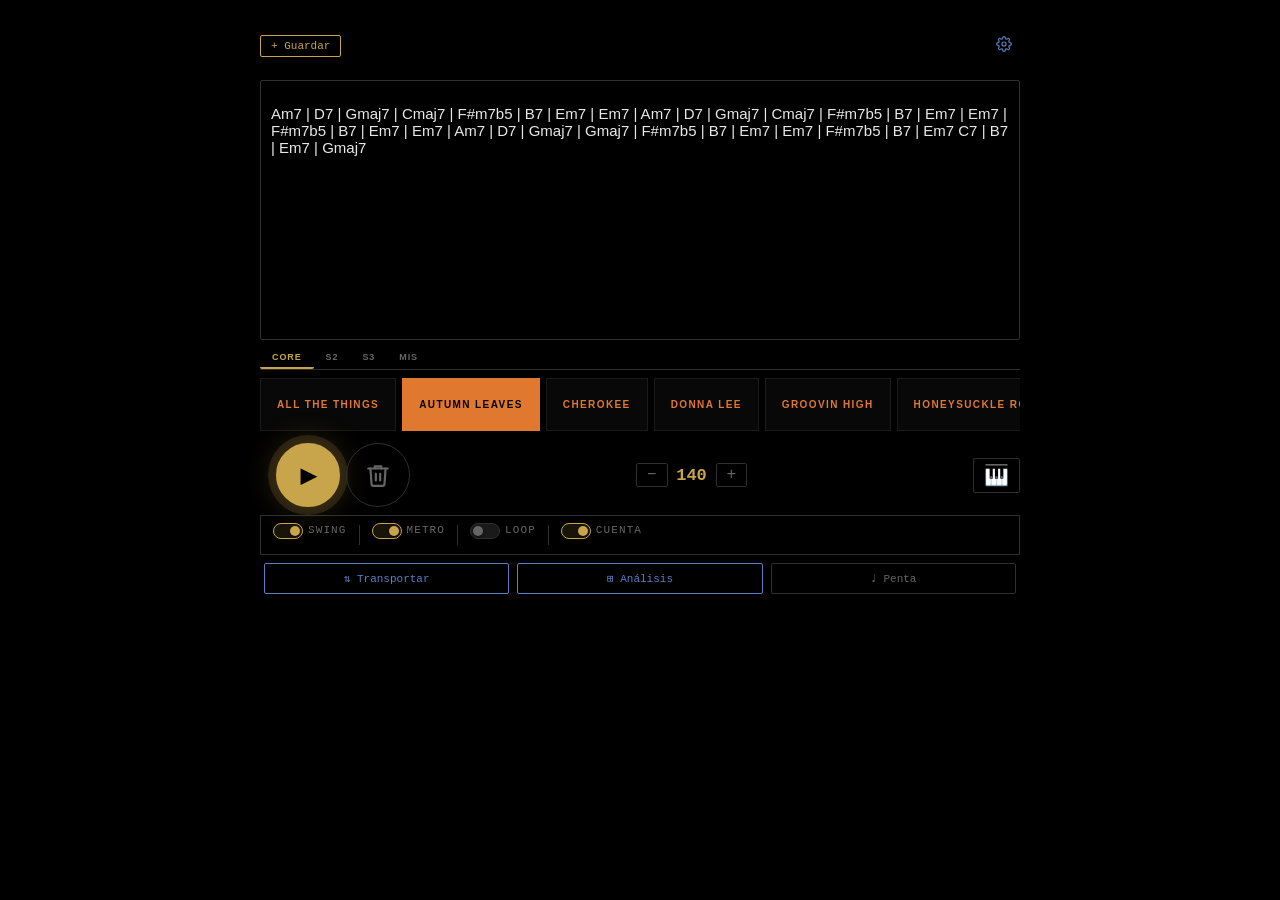
==== barry_harris.html @ a5cd8895 "Add files via upload" ====
<!DOCTYPE html>
<html lang="es">
<head>
<meta charset="UTF-8">
  <link rel="preconnect" href="https://fonts.googleapis.com">
  <link href="https://fonts.googleapis.com/css2?family=Inter:wght@300;400;500;600&display=swap" rel="stylesheet">
<meta name="viewport" content="width=device-width, initial-scale=1.0, maximum-scale=1.0, user-scalable=no">
<title>Barry Harris — Scale System</title>
<style>
  * { box-sizing: border-box; margin: 0; padding: 0; }

  :root {
    --bg: #000;
    --surface: #000;
    --border: #2e2e2e;
    --text: #e8e8e8;
    --dim: #666;
    --amber: #c8a44a;
    --green: #5a9e6f;
    --red: #c05a5a;
    --blue: #5a7ec0;
    --mono: 'Courier New', monospace;
  }

  body {
    background: var(--bg);
    color: var(--text);
    font-family: var(--mono);
    font-size: 14px;
    line-height: 1.6;
    min-height: 100vh;
    padding: 32px 20px;
  }

  .wrap { max-width: 760px; margin: 0 auto; position: relative; }

  header {
    padding-bottom: 8px;
    margin-bottom: 12px;
  }

  header h1 {
    font-size: 12px;
    font-weight: normal;
    color: var(--dim);
    letter-spacing: 0.12em;
    text-transform: uppercase;
  }

  .input-area { margin-bottom: 10px; }
body.is-playing .library-section { display: none !important; }
    margin-top: 24px;
    padding-top: 16px;
    border-top: 1px solid var(--border);
  }
  .library-header {
    display: flex;
    align-items: center;
    justify-content: space-between;
    margin-bottom: 10px;
  }
  .library-title {
    font-size: 10px;
    color: var(--dim);
    text-transform: uppercase;
    letter-spacing: 0.12em;
    font-family: var(--sans);
  }
  .library-save-row {
    display: flex;
    gap: 6px;
    margin-bottom: 10px;
  }
  .library-name-input {
    flex: 1;
    background: #050505;
    border: 1px solid var(--border);
    color: var(--text);
    font-family: var(--sans);
    font-size: 12px;
    padding: 6px 10px;
    border-radius: var(--radius-sm);
    outline: none;
  }
  .library-name-input:focus { border-color: var(--amber); }
  .library-list {
    display: flex;
    flex-direction: column;
    gap: 6px;
  }
  .library-item-wrap {
    position: relative;
    overflow: hidden;
    border-radius: var(--radius-sm);
    margin-bottom: 6px;
  }
  .library-item-del-bg {
    position: absolute;
    right: 0; top: 0; bottom: 0;
    width: 72px;
    background: var(--red);
    display: flex;
    align-items: center;
    justify-content: center;
    color: #fff;
    font-size: 12px;
    font-family: var(--sans);
    font-weight: 600;
    cursor: pointer;
  }
  .library-item {
    display: flex;
    align-items: center;
    background: #080808;
    border: 1px solid var(--border);
    border-radius: var(--radius-sm);
    padding: 12px 14px;
    cursor: pointer;
    position: relative;
    transform: translateX(0);
    transition: transform 0.2s ease;
    user-select: none;
  }
  .library-item.swiped { transform: translateX(-72px); }
  .library-item-name {
    flex: 1;
    font-size: 13px;
    font-family: var(--sans);
    color: var(--text);
    letter-spacing: 0.02em;
  }
  .library-load-row {
    display: flex;
    gap: 6px;
    align-items: center;
  }

  label {
    display: block;
    color: var(--dim);
    font-size: 11px;
    text-transform: uppercase;
    letter-spacing: 0.1em;
    margin-bottom: 8px;
  }

  textarea {
    width: 100%;
    background: var(--surface);
    border: 1px solid var(--border);
    color: var(--text);
    font-family: Arial, sans-serif;
    font-size: 15px;
    padding: 24px 10px 8px !important;
    resize: none;
    min-height: 260px;
    outline: none;
    border-radius: 2px;
  }

  textarea:focus { border-color: var(--amber); }

  /* ── ROLLER ── */
  .roller-wrap {
    position: relative;
    height: 36px;
    overflow: hidden;
  }
  .roller-track {
    display: flex;
    overflow-x: auto;
    scroll-snap-type: x mandatory;
    -webkit-overflow-scrolling: touch;
    scrollbar-width: none;
    gap: 0;
    height: 36px;
    align-items: center;
  }
  .roller-track::-webkit-scrollbar { display: none; }
  .roller-item {
    scroll-snap-align: center;
    flex-shrink: 0;
    width: 44px;
    height: 36px;
    display: flex;
    align-items: center;
    justify-content: center;
    font-size: 18px;
    font-family: Arial, sans-serif;
    color: #333;
    cursor: pointer;
    transition: color 0.15s;
  }
  .roller-item.selected { color: var(--amber); font-weight: 700; font-size: 22px; }
  .roller-center-line {
    position: absolute;
    left: 50%;
    top: 0;
    transform: translateX(-50%);
    width: 44px;
    height: 100%;
    border-left: 1px solid #222;
    border-right: 1px solid #222;
    pointer-events: none;
  }

  /* ── SETTINGS ── */
  .settings-overlay {
    display: none;
    position: absolute;
    inset: 0;
    background: rgba(5,5,5,0.96);
    border-top: 1px solid #1e1e1e;
    backdrop-filter: blur(20px);
    -webkit-backdrop-filter: blur(20px);
    z-index: 600;
    padding: 60px 24px 24px;
    flex-direction: column;
    gap: 0;
  }
  .settings-overlay.active { display: flex; }
  .settings-header {
    display: flex;
    align-items: center;
    justify-content: space-between;
    margin-bottom: 24px;
  }
  .settings-title {
    font-size: 11px;
    color: var(--amber);
    font-family: 'Futura Condensed', 'Futura', 'Century Gothic', sans-serif;
    font-weight: 700;
    letter-spacing: 0.12em;
    text-transform: uppercase;
  }
  .settings-close {
    font-size: 18px;
    color: var(--dim);
    background: none;
    border: none;
    cursor: pointer;
    padding: 4px 8px;
  }
  .settings-section {
    margin-bottom: 24px;
  }
  .settings-section-title {
    font-size: 9px;
    color: #333;
    text-transform: uppercase;
    letter-spacing: 0.12em;
    font-family: var(--sans);
    margin-bottom: 10px;
  }
  .settings-row {
    display: flex;
    align-items: center;
    justify-content: space-between;
    padding: 12px 0;
    border-bottom: 1px solid var(--border);
    font-size: 13px;
    font-family: var(--sans);
    color: var(--red);
  }
  .settings-row > span { color: #4a9; text-transform: uppercase; font-size: 11px; letter-spacing: 0.08em; }
  body { -webkit-user-select: none; user-select: none; -webkit-touch-callout: none; -webkit-tap-highlight-color: transparent; }
  textarea, input[type="text"] { -webkit-user-select: text; user-select: text; }
  button { -webkit-user-select: none; user-select: none; -webkit-touch-callout: none; }

  .hint { color: var(--dim); font-size: 11px; margin-top: 6px; }
  .hint span { color: var(--amber); }

  .btn-row { display: flex; gap: 8px; margin-top: 8px; flex-wrap: wrap; }

  button {
    background: none;
    border: 1px solid var(--border);
    color: var(--text);
    font-family: var(--mono);
    font-size: 13px;
    padding: 8px 18px;
    cursor: pointer;
    border-radius: 2px;
    transition: border-color 0.15s, color 0.15s;
  }

  button:hover { border-color: var(--amber); color: var(--amber); }
  button.primary:not(.btn-play-all) { border-color: var(--amber); color: var(--amber); }
  button.primary:not(.btn-play-all):hover { background: var(--amber); color: #111; }

  .examples {
    display: flex;
    flex-wrap: nowrap;
    gap: 6px;
    margin-top: 8px;
    overflow-x: auto;
    -webkit-overflow-scrolling: touch;
    padding-bottom: 4px;
  }
  .examples::-webkit-scrollbar { display: none; }

  .ex-btn {
    font-size: 10px;
    padding: 20px 16px;
    color: #e07830;
    border-color: #1a1a1a;
    background: #080808;
    white-space: nowrap;
    flex-shrink: 0;
    text-transform: uppercase;
    letter-spacing: 0.14em;
    font-family: Arial, sans-serif;
    font-weight: 600;
    border-radius: var(--radius-sm);
    transition: none;
  }
  .ex-btn:hover { border-color: #e07830; background: #0f0a05; }
  .ex-btn.active { color: #000 !important; background: #e07830 !important; border-color: #e07830 !important; font-weight: bold; }
  .ex-btn { -webkit-tap-highlight-color: transparent; }

  .ex-tabs { display:flex; gap:0; border-bottom:1px solid var(--border); margin-bottom:0; }
  .ex-tab { font-size:9px; font-family:Arial,sans-serif; font-weight:600; letter-spacing:0.1em; text-transform:uppercase; padding:5px 12px; color:var(--dim); background:none; border:none; border-bottom:2px solid transparent; cursor:pointer; -webkit-tap-highlight-color:transparent; }
  .ex-tab.active { color:var(--amber); border-bottom-color:var(--amber); }
  .ex-panel { display:none; flex-wrap:nowrap; gap:6px; overflow-x:auto; -webkit-overflow-scrolling:touch; padding-bottom:4px; scrollbar-width:none; margin-top:8px; }
  .ex-panel::-webkit-scrollbar { display:none; }
  .ex-panel.active { display:flex; }
  .lib-ex-btn { font-size:10px; padding:20px 16px; color:var(--blue); border-color:#1a1a2a; background:#080810; white-space:nowrap; flex-shrink:0; text-transform:uppercase; letter-spacing:0.14em; font-family:Arial,sans-serif; font-weight:600; border-radius:var(--radius-sm); -webkit-tap-highlight-color:transparent; }
  .lib-ex-btn.active { color:#000 !important; background:var(--blue) !important; border-color:var(--blue) !important; }

  #output { margin-top: 32px; }

  
  .bar-row {
    display: grid;
    grid-template-columns: 28px 1fr auto;
    align-items: start;
    gap: 0 12px;
    padding: 10px 0;
    border-bottom: none;
  }
  /* Resaltado minimalista — solo diferencia de tono */
  body.is-playing:not(.bar-highlight-off) .bar-row.active-bar-row,
  body.is-playing:not(.bar-highlight-off) .bar-row[data-type].active-bar-row {
    background: #161616 !important;
  }

  /* Modo reproducción: 4 compases llenan la pantalla sin scroll */
  body.is-playing #output {
    overflow: hidden;
    background: #000;
    padding: 8px 0;
  }
  body.is-playing .bar-row {
    padding: 10px 8px;
    background: #000;
    border-radius: 0;
    border: none;
    border-bottom: 1px solid #111;
    margin-bottom: 0;
    box-shadow: none;
    display: grid;
    grid-template-columns: 28px 1fr auto;
    align-items: start;
    gap: 0 12px;
  }

  body.is-playing #output {
    display: flex;
    flex-direction: column;
    gap: 0;
    padding: 0;
    background: #000;
    border-radius: 10px;
    overflow: hidden;
  }
  /* Tile colors por tipo — solo texto, sin fondo ni borde */
  body.is-playing .bar-row[data-type="major"] { background: #000; border: none; }
  body.is-playing .bar-row[data-type="minor"] { background: #000; border: none; }
  body.is-playing .bar-row[data-type="dominant"] { background: #000; border: none; }
  body.is-playing .bar-row[data-type="halfDim"] { background: #000; border: none; }
  body.is-playing .bar-row[data-type="dim"] { background: #000; border: none; }
  body.is-playing .bar-chord-name {
    font-size: 28px;
    letter-spacing: 0.01em;
    font-family: Arial, sans-serif;
  }
  body.is-playing .bar-meta {
    font-size: 11px;
    opacity: 0.6;
    margin-top: 2px;
  }
  body.is-playing .note {
    font-size: 13px;
    padding: 4px 8px;
  }
  body.is-playing .bar-num { visibility: hidden; }
  body.is-playing .bar-num.active-bar {
    visibility: visible;
    color: var(--amber);
  }

  body.is-playing .bar-chord-name {
    font-size: 22px;
    letter-spacing: 0.02em;
  }
  body.is-playing .bar-meta {
    font-size: 12px;
  }
  body.is-playing .note-btn {
    font-size: 15px;
    padding: 6px 10px;
    min-width: 34px;
  }

  .bar-num {
    color: var(--dim);
    font-size: 11px;
    padding-top: 2px;
    text-align: right;
  }

  .bar-main {}

  @keyframes chordFadeIn {
    from { opacity: 0.2; }
    to   { opacity: 1; }
  }
  .bar-chord-name {
    font-size: 15px;
    color: var(--amber);
    font-weight: bold;
    line-height: 1.3;
  }
  .bar-chord-name.flash {
    animation: chordFadeIn 0.4s ease forwards;
  }

  .bar-meta {
    font-size: 11px;
    color: var(--dim);
    margin-top: 1px;
    display: flex;
    gap: 8px;
    align-items: center;
  }

  .meta-scale { color: var(--green); letter-spacing: 0.04em; }
  .meta-dir-up { color: var(--green); }
  .meta-dir-down { color: var(--red); }
  .meta-dir-split { color: var(--blue); }

  .bar-notes {
    display: flex;
    flex-wrap: wrap;
    align-items: center;
    gap: 0;
    margin-top: 6px;
  }

  .note { display: inline-block; padding: 3px 7px; font-size: 13px; color: var(--text); border: 1px solid #2a2a2a; background: #161616; margin: 1px; border-radius: 2px; transition: transform 0.08s ease, border-color 0.08s; transform: scale(1); }
  .note.active { transform: scale(1.1) !important; border-color: var(--amber) !important; color: var(--amber) !important; background: #161616 !important; }
  .note.chromatic { }
  .note.root { }

  .arrow { color: var(--dim); font-size: 11px; margin: 0 2px; align-self: center; }

  
  .btn-play-bar {
    padding: 4px 8px;
    font-size: 11px;
    color: var(--dim);
    border-color: #2e2e2e;
    margin-top: 2px;
  }
  .btn-play-bar:hover { color: var(--amber); border-color: var(--amber); }
  .btn-play-bar.playing { color: var(--amber); border-color: var(--amber); }

  
  .audio-bar {
    display: none;
    align-items: center;
    gap: 14px;
    flex-wrap: wrap;
    margin-top: 20px;
    padding: 10px 14px;
    border: 1px solid var(--border);
    border-radius: 2px;
  }
  .audio-bar.visible { display: flex; }

  .audio-label { color: var(--dim); font-size: 11px; text-transform: uppercase; letter-spacing: 0.08em; }

  .bpm-display { color: var(--amber); font-size: 16px; font-weight: bold; min-width: 36px; text-align: center; }

  input[type=range] {
    -webkit-appearance: none;
    appearance: none;
    width: 100px;
    height: 2px;
    background: var(--border);
    outline: none;
    border-radius: 2px;
  }
  input[type=range]::-webkit-slider-thumb {
    -webkit-appearance: none;
    width: 12px; height: 12px;
    border-radius: 50%;
    background: var(--amber);
    cursor: pointer;
  }

  .swing-toggle {
    display: flex;
    align-items: center;
    gap: 5px;
    cursor: pointer;
    font-size: 11px;
    color: var(--dim);
    user-select: none;
  }
  .swing-toggle input { display: none; }
  .swing-pip {
    width: 30px; height: 16px;
    background: #1a1a1a;
    border: 1px solid var(--border);
    border-radius: 8px;
    position: relative;
    transition: all var(--transition);
  }
  .swing-pip::after {
    content: '';
    position: absolute;
    top: 2px; left: 2px;
    width: 10px; height: 10px;
    border-radius: 50%;
    background: var(--dim);
    transition: left var(--transition), background var(--transition);
    box-shadow: 0 1px 3px rgba(0,0,0,0.4);
  }
  .swing-toggle input:checked + .swing-pip { border-color: var(--amber); background: rgba(200,164,74,0.12); }
  .swing-toggle input:checked + .swing-pip::after { left: 16px; background: var(--amber); }

  .btn-play-all {
    border-color: var(--amber);
    color: #000;
    background: var(--amber);
    width: 64px;
    height: 64px;
    font-size: 28px;
    font-weight: 600;
    border-radius: 50%;
    border-width: 2px;
    padding-right: 0;
    padding-left: 0;
    justify-content: center;
    text-indent: 2px;
    display: flex;
    align-items: center;
    justify-content: center;
    box-shadow: 0 0 0 8px rgba(200,164,74,0.15), 0 0 32px rgba(200,164,74,0.3);
  }
  .btn-play-all:hover { background: var(--amber); color: #000; box-shadow: 0 0 0 12px rgba(200,164,74,0.2), 0 0 40px rgba(200,164,74,0.4); }
  .btn-play-all:disabled { cursor: not-allowed; background: none; color: var(--amber); border-color: var(--amber); box-shadow: none; opacity: 0.5; }
  .btn-play-all:disabled:hover { background: none; color: var(--amber); box-shadow: none; }
  .btn-play-all.playing { background: #2a1800; }

  .error { color: var(--red); font-size: 13px; padding: 10px 0; }
  .empty { color: var(--dim); font-size: 13px; padding: 20px 0; text-align: center; }

  .transpose-area {
    margin-bottom: 24px;
    padding: 14px 16px;
    border: 1px solid var(--border);
    border-radius: 2px;
    display: none;
  }

  .transpose-area.visible { display: block; }

  .transpose-label {
    color: var(--dim);
    font-size: 11px;
    text-transform: uppercase;
    letter-spacing: 0.1em;
    margin-bottom: 12px;
  }

  .transpose-controls {
    display: flex;
    align-items: center;
    gap: 8px;
    flex-wrap: nowrap;
    overflow-x: auto;
  }

  .semitone-display {
    font-size: 20px;
    color: var(--amber);
    min-width: 48px;
    text-align: center;
    font-weight: bold;
  }

  .semitone-label {
    color: var(--dim);
    font-size: 11px;
  }

  .transpose-preview {
    display: none;
  }

  .transpose-preview .prog {
    color: var(--text);
  }

  .btn-step {
    padding: 6px 14px;
    font-size: 16px;
  }

  
  .top-controls {
    display: none;
    position: sticky;
    top: 0;
    z-index: 100;
    background: #0e0e0e;
    border-bottom: 1px solid var(--border);
    padding: 8px 0;
    margin-bottom: 20px;
    align-items: center;
    gap: 14px;
    flex-wrap: wrap;
  }
  .top-controls.visible { display: flex; }

  .top-ctl-group {
    display: flex;
    align-items: center;
    gap: 8px;
  }

  .top-divider {
    width: 1px;
    height: 20px;
    background: var(--border);
    flex-shrink: 0;
  }

  
  .view-toggle {
    display: flex;
    border: 1px solid var(--border);
    border-radius: 2px;
    overflow: hidden;
  }
  .view-btn {
    padding: 4px 12px;
    font-size: 11px;
    border: none;
    border-radius: 0;
    color: var(--dim);
    background: none;
    cursor: pointer;
    letter-spacing: 0.06em;
    text-transform: uppercase;
    transition: background 0.15s, color 0.15s;
  }
  .view-btn:hover { color: var(--text); border-color: transparent; }
  .view-btn.active { background: var(--amber); color: #111; }
  .view-btn + .view-btn { border-left: 1px solid var(--border); }

  
  .bar-num {
    font-size: 15px;
    font-weight: bold;
    line-height: 1;
    min-width: 36px;
    text-align: center;
    padding-top: 3px;
  }

  .bar-num span {
    display: inline-block;
    background: none;
    color: var(--dim);
    border: none;
    padding: 3px 4px;
    font-size: 12px;
    min-width: 28px;
    text-align: center;
  }

  .audio-controls-row {
    display: flex;
    align-items: center;
    gap: 12px;
    flex-wrap: nowrap;
    overflow-x: auto;
    scrollbar-width: none;
    margin-top: 8px;
    padding: 6px 12px;
    background: var(--card);
    border: 1px solid var(--border);
    border-radius: var(--radius);
    white-space: nowrap;
  }
  .audio-controls-row::-webkit-scrollbar { display: none; }
  .audio-controls-row .swing-toggle { flex-shrink: 0; }
  .context-row {
    display: flex;
    align-items: center;
    gap: 8px;
    margin-top: 8px;
    flex-wrap: nowrap;
    padding: 10px 14px;
    background: var(--card);
    border: 1px solid var(--border);
    border-radius: var(--radius-sm);
  }
  .context-label { color: var(--dim); font-size: 11px; text-transform: uppercase; letter-spacing: 0.08em; }
  .context-auto {
    display: flex;
    align-items: center;
    gap: 6px;
    font-size: 11px;
    color: var(--dim);
    cursor: pointer;
    user-select: none;
  }
  .context-auto input { display: none; }
  .context-pip {
    width: 24px; height: 12px;
    border: 1px solid var(--border);
    border-radius: 6px;
    position: relative;
    transition: border-color 0.15s;
  }
  .context-pip::after {
    content: '';
    position: absolute;
    top: 1px; left: 1px;
    width: 8px; height: 8px;
    border-radius: 50%;
    background: var(--dim);
    transition: left 0.15s, background 0.15s;
  }
  .context-auto input:checked + .context-pip { border-color: var(--amber); }
  .context-auto input:checked + .context-pip::after { left: 13px; background: var(--amber); }

  select.ctx-select {
    background: var(--surface);
    border: 1px solid var(--border);
    color: var(--text);
    font-family: var(--mono);
    font-size: 12px;
    padding: 4px 8px;
    border-radius: 2px;
    outline: none;
    cursor: pointer;
  }
  select.ctx-select:disabled { opacity: 0.35; cursor: default; }

  .ctx-detected {
    font-size: 11px;
    color: var(--amber);
    font-style: italic;
  }
  .ctx-detected.badge {
    font-style: normal;
    background: transparent;
    color: var(--red);
    border: 1px solid var(--red);
    border-radius: 2px;
    padding: 2px 7px;
    font-size: 10px;
    text-transform: uppercase;
    letter-spacing: 0.08em;
  }

  

  
  /* Vista mínima: solo acorde (default) */
  .bar-notes { display: none; }
  .bar-full-info { display: none; }
  /* Vista compacta: acorde + notas */
  .compact-view .bar-notes { display: block; }
  .compact-view .bar-full-info { display: none; }
  /* Vista expandida: acorde + notas + análisis */
  .full-view .bar-notes { display: block; }

  .bar-full-info {
    display: none;
    font-size: 11px;
    color: var(--dim);
    margin-top: 4px;
    padding-top: 4px;
    border-top: 1px solid #222;
    line-height: 1.7;
  }
  .full-view .bar-full-info { display: block; }
  .full-view .bar-row { padding: 14px 0; }

  @media (max-width: 480px) {
    body { font-size: 13px; padding: 20px 14px; }
    .bar-chord-name { font-size: 14px; }
    .bar-num { font-size: 18px; }
  }


body.is-playing .tools-row,
body.is-playing .view-toggle,
body.is-playing .hint,
body.is-playing .examples,
body.is-playing .ex-tabs,
body.is-playing .ex-panel,
body.is-playing .library-save-row,
body.is-playing .context-row,
body.is-playing #transpose-area,
body.is-playing .textarea-row,
body.is-playing header,
body.is-playing label,
body.is-playing .tonal-center-box,
body.is-playing .audio-controls-row,
body.is-playing .btn-row {
  display: none !important;
}
body.is-playing #playing-title {
  display: block !important;
}

body.is-playing .top-controls {
  padding: 4px 14px;
}
body.is-playing #output {
  margin-top: 0;
}

#playing-title {
  display: none;
  font-size: 11px;
  color: var(--amber);
  padding: 8px 0 4px;
  font-family: var(--sans);
  letter-spacing: 0.2em;
  font-weight: 600;
  opacity: 0.8;
}


.tonal-center-box {
  display: flex;
  align-items: center;
  flex-wrap: wrap;
  gap: 8px;
  padding: 8px 14px;
  background: #1a1a00;
  border: 1px solid #4a4400;
  border-radius: 2px;
  margin-bottom: 10px;
  font-size: 12px;
}
.tc-label { color: var(--dim); font-size: 10px; letter-spacing: 0.06em; text-transform: uppercase; }
.tc-key { color: var(--amber); font-weight: 600; font-size: 14px; }
.tc-scale { color: #888; font-size: 11px; }
.tc-pct { color: var(--dim); font-size: 10px; margin-left: auto; }
.diatonic-tag { font-size: 9px; color: #4a4; border: 1px solid #4a4; padding: 1px 4px; border-radius: 2px; margin-left: 4px; }
.non-diatonic-tag { font-size: 9px; color: #a44; border: 1px solid #a44; padding: 1px 4px; border-radius: 2px; margin-left: 4px; }

.float-controls {
  display: none;
  position: fixed;
  bottom: 28px;
  left: 50%;
  transform: translateX(-50%);
  z-index: 1000;
  background: none;
  border: none;
  padding: 0;
  gap: 32px;
  align-items: center;
  white-space: nowrap;
}
body.is-playing .float-controls {
  display: flex;
}
.float-btn {
  background: none;
  border: none;
  color: #c8a44a;
  font-size: 28px;
  cursor: pointer;
  padding: 8px;
  border-radius: 50%;
  transition: all 0.18s ease;
  line-height: 1;
  position: relative;
  opacity: 0.7;
}
.float-btn:hover { opacity: 1; }
.float-btn#btn-play-pause {
  width: 64px;
  height: 64px;
  font-size: 28px;
  background: var(--amber);
  color: #000;
  display: flex;
  align-items: center;
  justify-content: center;
  border-radius: 50%;
  opacity: 1;
  box-shadow: 0 0 0 8px rgba(200,164,74,0.15), 0 0 32px rgba(200,164,74,0.3);
  padding: 0;
}
.float-btn#btn-play-pause:hover {
  box-shadow: 0 0 0 12px rgba(200,164,74,0.2), 0 0 40px rgba(200,164,74,0.4);
}
.float-btn[data-dot="1"]::after {
  content: '';
}
.float-btn.active { opacity: 1; color: #fff; }
body.is-playing .btn-play-bar {
  display: none !important;
}


.progress-bar-wrap {
  display: none;
  width: 100%;
  padding: 8px 0;
  cursor: pointer;
  touch-action: none;
}
body.is-playing .progress-bar-wrap {
  display: block;
}
.progress-bar-track {
  width: 100%;
  height: 3px;
  background: #222;
  border-radius: 2px;
  position: relative;
  overflow: visible;
}
.progress-bar-fill {
  height: 3px;
  background: var(--amber);
  width: 0%;
  transition: width 0.1s linear;
  border-radius: 2px;
  position: relative;
}
.progress-bar-fill::after {
  content: '';
  position: absolute;
  right: -6px;
  top: 50%;
  transform: translateY(-50%);
  width: 12px;
  height: 12px;
  border-radius: 50%;
  background: var(--amber);
  box-shadow: 0 0 0 3px rgba(200,164,74,0.2);
}
/* Loop A-B markers */
.loop-marker {
  position: absolute;
  top: -6px;
  width: 2px;
  height: 15px;
  transform: translateX(-50%);
  cursor: pointer;
}
.loop-marker-a { background: #4aaa4a; }
.loop-marker-b { background: #4a7acc; }
.loop-marker::before {
  content: attr(data-label);
  position: absolute;
  top: -14px;
  left: 50%;
  transform: translateX(-50%);
  font-size: 9px;
  font-weight: 700;
  letter-spacing: 0.05em;
  font-family: var(--sans);
}
.loop-marker-a::before { color: #4aaa4a; }
.loop-marker-b::before { color: #4a7acc; }
.loop-range {
  position: absolute;
  top: 0;
  height: 3px;
  background: rgba(74, 170, 74, 0.25);
  pointer-events: none;
}


  
</style>
  <link rel="stylesheet" href="chordPicker.css">
</head>
<body>
<div class="wrap">

  <!-- Sticky top controls: view toggle only — hidden until first analysis -->
  <div id="playing-title"></div>
  <div class="progress-bar-wrap" id="progress-bar-wrap-top"
    onclick="scrubClick(event)">
    <div class="progress-bar-track" id="progress-bar-track">
      <div class="progress-bar-fill" id="progress-bar-fill"></div>
      <div class="loop-range" id="loop-range" style="display:none;"></div>
      <div class="loop-marker loop-marker-a" id="loop-marker-a" data-label="A" style="display:none;"></div>
      <div class="loop-marker loop-marker-b" id="loop-marker-b" data-label="B" style="display:none;"></div>
    </div>
  </div>
  <div class="top-controls" id="top-controls">
  </div>

  <header style="display:flex;justify-content:space-between;align-items:center;padding:0 0 8px;">
    <button onclick="libraryPromptSave()" style="font-size:11px;padding:4px 10px;color:var(--amber);border-color:var(--amber);background:none;">+ Guardar</button>
    <button onclick="settingsOpen()" style="padding:4px 8px;background:none;border:none;color:var(--dim);cursor:pointer;"><svg width="16" height="16" viewBox="0 0 24 24" fill="none" stroke="var(--blue)" stroke-width="1.8" stroke-linecap="round" stroke-linejoin="round"><circle cx="12" cy="12" r="3"/><path d="M19.4 15a1.65 1.65 0 0 0 .33 1.82l.06.06a2 2 0 0 1-2.83 2.83l-.06-.06a1.65 1.65 0 0 0-1.82-.33 1.65 1.65 0 0 0-1 1.51V21a2 2 0 0 1-4 0v-.09A1.65 1.65 0 0 0 9 19.4a1.65 1.65 0 0 0-1.82.33l-.06.06a2 2 0 0 1-2.83-2.83l.06-.06A1.65 1.65 0 0 0 4.68 15a1.65 1.65 0 0 0-1.51-1H3a2 2 0 0 1 0-4h.09A1.65 1.65 0 0 0 4.6 9a1.65 1.65 0 0 0-.33-1.82l-.06-.06a2 2 0 0 1 2.83-2.83l.06.06A1.65 1.65 0 0 0 9 4.68a1.65 1.65 0 0 0 1-1.51V3a2 2 0 0 1 4 0v.09a1.65 1.65 0 0 0 1 1.51 1.65 1.65 0 0 0 1.82-.33l.06-.06a2 2 0 0 1 2.83 2.83l-.06.06A1.65 1.65 0 0 0 19.4 9a1.65 1.65 0 0 0 1.51 1H21a2 2 0 0 1 0 4h-.09a1.65 1.65 0 0 0-1.51 1z"/></svg></button>
  </header>




    <div class="textarea-row" style="position:relative;"><span id="transpose-badge" style="display:none;position:absolute;top:6px;right:8px;background:var(--blue);color:#000;font-size:9px;font-weight:700;font-family:Arial,sans-serif;padding:2px 7px;border-radius:10px;letter-spacing:0.05em;z-index:10;pointer-events:none;"></span><textarea id="input" placeholder="Am7 | D7 | Gmaj7 | Cmaj7" spellcheck="false" autocomplete="off" autocorrect="off" autocapitalize="off"></textarea>


    <div class="ex-tabs">
      <button class="ex-tab" id="ex-tab-core" onclick="exTabSwitch('core')">Core</button>
      <button class="ex-tab" id="ex-tab-std" onclick="exTabSwitch('std')">S2</button>
      <button class="ex-tab" id="ex-tab-std3" onclick="exTabSwitch('std3')">S3</button>
      <button class="ex-tab" id="ex-tab-lib" onclick="exTabSwitch('lib')">Mis</button>
    </div>
    <div class="ex-panel" id="ex-panel-core">
      <button class="ex-btn" onclick="loadEx('Fm7 | Bbm7 | Eb7 | Abmaj7 | Dbmaj7 | Dm7 G7 | Cmaj7 | Cmaj7 | Cm7 | Fm7 | Bb7 | Ebmaj7 | Abmaj7 | Am7b5 D7 | Gmaj7 | Gm7 C7 | Fmaj7 | Fm7 Bb7 | Ebmaj7 | Abmaj7 | Am7b5 D7 | Gmaj7 | Gm7b5 C7 | Fm7 Bb7 | Ebmaj7', this.textContent, this)">All the Things</button>
      <button class="ex-btn" onclick="loadEx('Am7 | D7 | Gmaj7 | Cmaj7 | F#m7b5 | B7 | Em7 | Em7 | Am7 | D7 | Gmaj7 | Cmaj7 | F#m7b5 | B7 | Em7 | Em7 | F#m7b5 | B7 | Em7 | Em7 | Am7 | D7 | Gmaj7 | Gmaj7 | F#m7b5 | B7 | Em7 | Em7 | F#m7b5 | B7 | Em7 C7 | B7 | Em7 | Gmaj7', this.textContent, this)">Autumn Leaves</button>
      <button class="ex-btn" onclick="loadEx('Bbmaj7 | Bbmaj7 | Fm7 Bb7 | Ebmaj7 | Ebmaj7 | Em7 A7 | Dmaj7 | Dmaj7 | Ebm7 Ab7 | Dbmaj7 | Dbmaj7 | Dm7 G7 | Cmaj7 | Cm7 F7 | Bbmaj7 | Bbmaj7', this.textContent, this)">Cherokee</button>
      <button class="ex-btn" onclick="loadEx('Abmaj7 | Fm7 | Bbm7 Eb7 | Abmaj7 | Abmaj7 | Fm7 | Bbm7 Eb7 | Abmaj7 | Fm7 | Bbm7 Eb7 | Abmaj7 Db7 | Cm7 F7 | Bbm7 | Eb7 | Abmaj7 Fm7 | Bbm7 Eb7', this.textContent, this)">Donna Lee</button>
      <button class="ex-btn" onclick="loadEx('Ebmaj7 | Ebmaj7 | Fm7 Bb7 | Ebmaj7 | Ebmaj7 | Fm7 Bb7 | Ebmaj7 | Ebmaj7 | Gm7b5 C7 | Fm7 | Bb7 | Ebmaj7', this.textContent, this)">Groovin High</button>
      <button class="ex-btn" onclick="loadEx('Fmaj7 | Fmaj7 | Gm7 C7 | Gm7 C7 | Fmaj7 | Fmaj7 | Gm7 C7 | Fmaj7 | Gm7 C7 | Gm7 C7 | Fmaj7 Am7b5 D7 | Gm7 C7 | Fmaj7', this.textContent, this)">Honeysuckle Rose</button>
      <button class="ex-btn" onclick="loadEx('Gmaj7 | Gmaj7 | Gm7 C7 | Fmaj7 | Fmaj7 | Fm7 Bb7 | Ebmaj7 | Am7 D7 | Gmaj7 | Gmaj7 | Gm7 C7 | Fmaj7 | Fm7 Bb7 | Ebmaj7 | Am7 D7 | Gmaj7', this.textContent, this)">How High the Moon</button>
      <button class="ex-btn" onclick="loadEx('Bb7 | Eb7 | Bb7 | Bb7 | Eb7 | Eb7 | Bb7 | G7 | Cm7 | F7 | Bb7 | Bb7', this.textContent, this)">Jazz Blues</button>
      <button class="ex-btn" onclick="loadEx('Dm6 | Dm6 | Em7b5 | A7 | F7 | F7 | Bm7b5 | Bb6 | Am7 | Fm7 | Gm7 | C7 | Dm | F#dim | Gm7 | C7 A7 | F6 | F6 | Fm7 | Bb7 | Eb6 | Edim | Fm7 | Bb7 | Eb6 | Eb6 | Dm7 | G7 | C6 | Am7 | F#m7b5 | Fm6 | Em7 | Ebdim | Dm7 G7 | C7 A7 | F6 | F6 | Em7b5 | A7', this.textContent, this)">Just One of Those Things</button>
      <button class="ex-btn" onclick="loadEx('Cmaj7 | G7 | Cmaj7 | G7 | Cmaj7 | E7 | Am7 | D7 | Dm7 G7 | Cmaj7 | Dm7 G7 | Cmaj7 | A7 | Dm7 | G7 | Cmaj7', this.textContent, this)">Lover</button>
      <button class="ex-btn" onclick="loadEx('Ebmaj7 | Ebmaj7 | Ebmaj7 | Ebmaj7 | Fm7 Bb7 | Fm7 Bb7 | Ebmaj7 | Ebmaj7 | Abm7 Db7 | Gbmaj7 | Gm7 C7 | Fmaj7 | Fm7 Bb7 | Ebmaj7', this.textContent, this)">Night and Day</button>
      <button class="ex-btn" onclick="loadEx('Gmaj7 | Gmaj7 | Bbm7 Eb7 | Gmaj7 | Gmaj7 | Bm7b5 E7 | Am7 | Am7 | Cm7 F7 | Gmaj7 | Gmaj7 | Bm7b5 E7 | Am7 D7 | Gmaj7', this.textContent, this)">Out of Nowhere</button>
      <button class="ex-btn" onclick="loadEx('Bb7 | Eb7 | Bb7 | Bb7 | Eb7 | Eb7 | Bb7 | G7 | Cm7 | F7 | Bb7 G7 | Cm7 F7', this.textContent, this)">Perdido</button>
      <button class="ex-btn" onclick="loadEx('Bbmaj7 Gm7 | Cm7 F7 | Bbmaj7 G7 | Cm7 F7 | Bb7 Bb7 | D Eb7 E7 | Bb7 | F | Bbmaj7 Gm7 | Cm7 F7 | Bbmaj7 | D7 | D7 | G7 | G7 | C7 | C7 | Bbmaj7 | Bbmaj7 | Bbmaj7 Gm7 | Cm7 F7 | Bbmaj7 G7 | Cm7 F7 | Bb7 Ab7 G7 Gb7 | F7 | Cm7 F7 | Bbmaj7', this.textContent, this)">Rhythm Changes</button>
      <button class="ex-btn" onclick="loadEx('D7 | D7 | G7 | G7 | C7 | C7 | F7 | F7 | Bbmaj7 | G7 | Cm7 F7 | Bbmaj7', this.textContent, this)">Sweet Georgia Brown</button>
      <button class="ex-btn" onclick="loadEx('Fmaj7 | Ebdim | Gm7 | C7 | Fmaj7 | Fm7 Bb7 | Gm7 | C7 | Am7b5 D7 | Gm7 | C7 | Fmaj7 | Cm7 F7 | Bbmaj7 | Bbm7 Eb7 | Fmaj7 Gm7 | Am7 D7 | Gm7 C7 | Fmaj7', this.textContent, this)">The Song Is You</button>
    </div>
    <div class="ex-panel" id="ex-panel-std">
      <!-- Se rellena dinámicamente con Standards 2 -->
    </div>
    <div class="ex-panel" id="ex-panel-std3">
      <!-- Se rellena dinámicamente con Standards 3 -->
    </div>
    <div class="ex-panel" id="ex-panel-lib">
      <span id="lib-empty-msg" style="color:var(--dim);font-size:11px;padding:8px 0;">Sin progresiones guardadas</span>
    </div>
    <div class="library-save-row" style="display:none;">
      <select id="library-select" style="display:none;"><option value="">—</option></select>
    </div>
    <div class="context-row" style="display:none;">
      <span class="context-label">Contexto</span>
      <label class="context-auto">
        <input type="checkbox" id="ctx-auto" checked onchange="playTick();toggleCtxAuto()">
        <span class="context-pip"></span>
        Auto
      </label>
      <select class="ctx-select" id="ctx-select" disabled onchange="analyze()">
        <option value="general">General</option>
        <option value="blues">Blues</option>
        <option value="jazzblues">Jazz Blues</option>
        <option value="bluesmenor">Blues Menor</option>
        <option value="rhythmchanges">Rhythm Changes</option>
      </select>
      <span class="ctx-detected" id="ctx-detected"></span>
    </div>
    <div class="btn-row" style="gap:6px;align-items:center;">
      <!-- Izquierda: Play + Limpiar -->
      <div style="display:flex;gap:6px;align-items:center;padding-left:16px;">
      <button class="btn-play-all primary" onclick="playTickPlay();playAll()">▶︎</button>
      <button onclick="playTickClear();clearAll()" style="width:64px;height:64px;border-radius:50%;padding:0;color:var(--dim);border-color:var(--border);display:inline-flex;align-items:center;justify-content:center;" title="Limpiar"><svg width="26" height="26" viewBox="0 0 24 24" fill="none" stroke="currentColor" stroke-width="2" stroke-linecap="round" stroke-linejoin="round"><polyline points="3 6 5 6 21 6"/><path d="M19 6l-1 14a2 2 0 01-2 2H8a2 2 0 01-2-2L5 6"/><path d="M10 11v6"/><path d="M14 11v6"/><path d="M9 6V4h6v2"/></svg></button>
      </div>
      <!-- Centro: BPM -->
      <div style="flex:1;display:flex;justify-content:center;align-items:center;gap:6px;">
        <button id="bpm-minus"
          ontouchstart="bpmPressStart(-1,event)" ontouchend="bpmPressEnd()" ontouchcancel="bpmPressEnd()"
          onmousedown="bpmPressStart(-1)" onmouseup="bpmPressEnd()" onmouseleave="bpmPressEnd()"
          oncontextmenu="return false;"
          style="font-size:16px;padding:3px 10px;color:var(--dim);border-color:var(--border);line-height:1;user-select:none;-webkit-touch-callout:none;touch-action:none;">−</button>
        <span class="bpm-display" id="bpm-display" style="font-size:17px;font-weight:700;color:var(--amber);min-width:36px;text-align:center;user-select:none;-webkit-user-select:none;-webkit-touch-callout:none;pointer-events:none;">140</span>
        <button id="bpm-plus"
          ontouchstart="bpmPressStart(1,event)" ontouchend="bpmPressEnd()" ontouchcancel="bpmPressEnd()"
          onmousedown="bpmPressStart(1)" onmouseup="bpmPressEnd()" onmouseleave="bpmPressEnd()"
          oncontextmenu="return false;"
          style="font-size:16px;padding:3px 10px;color:var(--dim);border-color:var(--border);line-height:1;user-select:none;-webkit-touch-callout:none;touch-action:none;">+</button>
        <input type="hidden" id="bpm-slider" value="140">
      </div>
      <!-- Derecha: Chord Picker toggle -->
      <button onclick="toggleInputMode()" id="btn-input-mode" style="font-size:20px;padding:4px 10px;color:var(--dim);border-color:var(--border);">🎹</button>
    </div>

    <!-- Audio & playback controls -->
    <div class="audio-controls-row">
      <label class="swing-toggle" title="Swing / Recto">
        <input type="checkbox" id="swing-chk" checked onchange="playTick()">
        <span class="swing-pip"></span>
        <span id="swing-label">Swing</span>
      </label>
      <div class="top-divider"></div>
      <label class="swing-toggle" title="Metrónomo">
        <input type="checkbox" id="metro-chk" checked onchange="playTick()">
        <span class="swing-pip"></span>
        <span>Metro</span>
      </label>
      <div class="top-divider"></div>
      <label class="swing-toggle" title="Repetir en loop">
        <input type="checkbox" id="loop-chk" onchange="playTick()">
        <span class="swing-pip"></span>
        <span>Loop</span>
      </label>
      <div class="top-divider"></div>
      <label class="swing-toggle" title="Cuenta regresiva antes de reproducir">
        <input type="checkbox" id="countin-chk" checked onchange="playTick()">
        <span class="swing-pip"></span>
        <span>Cuenta</span>
      </label>

    </div>


  </div>

  <!-- ── BIBLIOTECA DE PROGRESIONES ── -->


  <div class="tools-row" style="display:flex;gap:8px;margin-top:8px;padding:0 4px;">
      <button id="btn-transpose" onclick="toggleTranspose()" style="flex:1;font-size:11px;padding:8px 4px;color:var(--blue);border-color:var(--blue);text-align:center;">⇅ Transportar</button>
      <button onclick="openAnalysis()" style="flex:1;font-size:11px;padding:8px 4px;color:var(--blue);border-color:var(--blue);text-align:center;">⊞ Análisis</button>
      <button onclick="showPentagrama()" style="flex:1;font-size:11px;padding:8px 4px;color:var(--dim);border-color:var(--border);text-align:center;">♩ Penta</button>
    </div>

  <div class="transpose-area" id="transpose-area">
    <div style="display:flex;align-items:center;justify-content:space-between;margin-bottom:4px;">
      <div class="transpose-label" style="margin-bottom:0;">Transportar progresión</div>
      <button onclick="toggleTranspose()" style="background:none;border:none;color:var(--dim);font-size:16px;cursor:pointer;padding:0 4px;line-height:1;">✕</button>
    </div>
    <div class="transpose-controls">
      <button class="btn-step" onclick="stepTranspose(-1)">−</button>
      <div style="text-align:center;min-width:36px;">
        <div class="semitone-display" id="semitone-val">0</div>
      </div>
      <button class="btn-step" onclick="stepTranspose(+1)">+</button>
      <select id="target-key" onchange="setTargetKey(this.value)"
        style="background:var(--surface);border:1px solid var(--border);color:var(--text);font-family:var(--mono);font-size:12px;padding:4px 6px;border-radius:2px;outline:none;cursor:pointer;">
        <option value="">— tono —</option>
        <option>C</option><option>Db</option><option>D</option><option>Eb</option>
        <option>E</option><option>F</option><option>F#</option><option>G</option>
        <option>Ab</option><option>A</option><option>Bb</option><option>B</option>
      </select>
      <button onclick="applyTranspose()" style="font-size:11px;padding:4px 10px;white-space:nowrap;">Aplicar</button>
    </div>
    <div class="transpose-preview" id="transpose-preview"></div>
  </div>


  <!-- ── SETTINGS OVERLAY ── -->
  <div class="settings-overlay" id="settings-overlay">
    <div class="settings-header">
      <span class="settings-title" style="color:#e07830;">Configuración</span>
      <button class="settings-close" onclick="settingsClose()">✕</button>
      <button onclick="settingsClose();runLab();" style="font-size:9px;padding:3px 8px;color:#555;border-color:#222;background:none;letter-spacing:0.08em;">LAB</button>
    </div>

    <div class="settings-section">
      <div class="settings-section-title">Reproducción</div>
      <div class="settings-row">
        <span style="background:#4a9;color:#000;font-size:10px;font-weight:600;letter-spacing:0.1em;text-transform:uppercase;padding:3px 8px;border-radius:3px;">Mostrar código ABC</span>
        <label class="context-auto">
          <input type="checkbox" id="show-abc-chk" onchange="playTick();window._showAbcCode=this.checked;">
          <span class="context-pip"></span>
        </label>
      </div>
      <div class="settings-row">
        <span style="background:#4a9;color:#000;font-size:10px;font-weight:600;letter-spacing:0.1em;text-transform:uppercase;padding:3px 8px;border-radius:3px;">Sextificar Imaj7</span>
        <label class="context-auto">
          <input type="checkbox" id="sextify-chk" onchange="playTick()">
          <span class="context-pip"></span>
        </label>
      </div>
      <div class="settings-row">
        <span style="background:#4a9;color:#000;font-size:10px;font-weight:600;letter-spacing:0.1em;text-transform:uppercase;padding:3px 8px;border-radius:3px;">Merge Scales</span>
        <label class="context-auto">
          <input type="checkbox" id="merge-chk" onchange="playTick()">
          <span class="context-pip"></span>
        </label>
      </div>
    </div>

    <div class="settings-section">
      <div class="settings-section-title">Vista</div>
      <div class="settings-row">
        <span style="background:#4a9;color:#000;font-size:10px;font-weight:600;letter-spacing:0.1em;text-transform:uppercase;padding:3px 8px;border-radius:3px;">Resaltado de compás</span>
        <label class="context-auto">
          <input type="checkbox" id="bar-highlight-chk" checked onchange="playTick();toggleBarHighlight(this.checked)">
          <span class="context-pip"></span>
        </label>
      </div>
      <div class="settings-row">
        <span style="background:#4a9;color:#000;font-size:10px;font-weight:600;letter-spacing:0.1em;text-transform:uppercase;padding:3px 8px;border-radius:3px;">Modo</span>
        <div style="display:flex;gap:6px;">
          <button class="view-btn" id="settings-btn-minimal" onclick="playTick();setView('minimal')">Mínimo</button>
          <button class="view-btn" id="settings-btn-compact" onclick="playTick();setView('compact')">Compacto</button>
          <button class="view-btn" id="settings-btn-full" onclick="playTick();setView('full')">Expandido</button>
        </div>
      </div>
    </div>

    <div class="settings-section">
      <div class="settings-section-title">Ingreso</div>
      <div class="settings-row">
        <span style="background:#4a9;color:#000;font-size:10px;font-weight:600;letter-spacing:0.1em;text-transform:uppercase;padding:3px 8px;border-radius:3px;">Acordes por compás <span id="cpb-current" style="background:#000;color:#4a9;padding:1px 5px;border-radius:2px;margin-left:4px;">4</span></span>
        <div class="roller-wrap" style="width:180px;">
          <div class="roller-center-line"></div>
          <div class="roller-track" id="cpb-roller">
            <div class="roller-item" style="width:68px;"></div>
            <div class="roller-item" data-val="1" onclick="setChordsPerBar(1)">1</div>
            <div class="roller-item" data-val="2" onclick="setChordsPerBar(2)">2</div>
            <div class="roller-item" data-val="3" onclick="setChordsPerBar(3)">3</div>
            <div class="roller-item selected" data-val="4" onclick="setChordsPerBar(4)">4</div>
            <div class="roller-item" data-val="5" onclick="setChordsPerBar(5)">5</div>
            <div class="roller-item" data-val="6" onclick="setChordsPerBar(6)">6</div>
            <div class="roller-item" data-val="7" onclick="setChordsPerBar(7)">7</div>
            <div class="roller-item" data-val="8" onclick="setChordsPerBar(8)">8</div>
            <div class="roller-item" style="width:68px;"></div>
          </div>
        </div>
      </div>
    </div>

    <div class="settings-section">
      <div class="settings-section-title">Contexto</div>
      <div class="settings-row">
        <span style="background:#4a9;color:#000;font-size:10px;font-weight:600;letter-spacing:0.1em;text-transform:uppercase;padding:3px 8px;border-radius:3px;">Detección automática de contexto</span>
        <label class="context-auto">
          <input type="checkbox" id="ctx-auto-settings" checked onchange="document.getElementById('ctx-auto').checked=this.checked;playTick();toggleCtxAuto();settingsSyncCtx()">
          <span class="context-pip"></span>
        </label>
      </div>
      <div class="settings-row" id="ctx-manual-row" style="display:none;">
        <span style="background:#4a9;color:#000;font-size:10px;font-weight:600;letter-spacing:0.1em;text-transform:uppercase;padding:3px 8px;border-radius:3px;">Seleccionar</span>
        <select class="ctx-select" id="ctx-select-settings" onchange="playTick();document.getElementById('ctx-select').value=this.value;analyze()" style="font-size:12px;padding:4px 8px;">
          <option value="general">General</option>
          <option value="blues">Blues</option>
          <option value="jazzblues">Jazz Blues</option>
          <option value="bluesmenor">Blues Menor</option>
          <option value="rhythmchanges">Rhythm Changes</option>
        </select>
      </div>
    </div>
  </div>
  <div id="output"></div>

</div>

<script>
window.onerror = function(msg, src, line, col, err) {
  document.body.insertAdjacentHTML('afterbegin',
    '<div style="background:#c00;color:#fff;padding:12px;font-family:monospace;font-size:13px;position:fixed;top:0;left:0;right:0;z-index:9999">' +
    '⚠ ' + msg + ' — línea ' + line + (err ? '<br>' + err.stack : '') + '</div>');
};
</script>

<script>

const NOTES_SHARP = ['C','C#','D','D#','E','F','F#','G','G#','A','A#','B'];
const NOTES_FLAT  = ['C','Db','D','Eb','E','F','Gb','G','Ab','A','Bb','B'];
const ENHARMONICS = {
  'Db':'C#','Eb':'D#','Fb':'E','Gb':'F#','Ab':'G#','Bb':'A#','Cb':'B',
  'E#':'F','B#':'C'
};

let useFlats = false;

let currentContext = 'general';

function toggleCtxAuto() {
  const chk = document.getElementById('ctx-auto');
  const sel = document.getElementById('ctx-select');
  sel.disabled = chk.checked;
  if (!chk.checked) document.getElementById('ctx-detected').textContent = '';
}

function detectContext(bars) {
  const allChords = bars.flatMap(b => b.chords);
  const n = allChords.length;
  if (!n) return 'general';

  const domCount  = allChords.filter(c => c.type === 'dominant').length;
  const minorCount= allChords.filter(c => c.type === 'minor').length;
  const majorCount= allChords.filter(c => c.type === 'major' || c.type === 'major6').length;
  const halfDimCount = allChords.filter(c => c.type === 'halfDim').length;
  const domRatio  = domCount / n;

  
  
  if (majorCount >= 1 && domRatio >= 0.4 && halfDimCount === 0 && n >= 6) {
    
    const first4 = allChords.slice(0, 4);
    if (first4.length === 4) {
      const types = first4.map(c => c.type);
      if ((types[0] === 'major' || types[0] === 'major6') &&
          (types[1] === 'minor' || types[1] === 'dominant') &&
          types[2] === 'minor' && types[3] === 'dominant') {
        return 'rhythmchanges';
      }
    }
  }

  
  if (minorCount >= 1 && domCount >= 1 && majorCount === 0) {
    if (halfDimCount > 0 || minorCount > domCount) return 'bluesmenor';
  }

  
  if (domRatio >= 0.6 && minorCount <= 3 && majorCount === 0) {
    if (minorCount >= 1) return 'jazzblues';
    return 'blues';
  }

  
  
  if (domRatio >= 0.4 && minorCount >= 1 && majorCount >= 1 && halfDimCount === 0) return 'jazzblues';

  return 'general';
}

function allowSixthDim(c, isFirstBar, isTonicMinor) {
  const sextifyOn = document.getElementById('sextify-chk') 
    ? document.getElementById('sextify-chk').checked 
    : false;
  const isExplicit6 = c.type === 'major6'; 

  
  if (currentContext === 'bluesmenor') return isTonicMinor && (sextifyOn || isExplicit6);
  
  if (currentContext !== 'general') return false;
  
  return sextifyOn || isExplicit6;
}

let rcTonicIdx = -1;
let rcTonicFlat = true;
let progressionFirstChordIdx = -1; 

function findRCTonic(bars) {
  for (const bar of bars) {
    for (const c of bar.chords) {
      if (c.type === 'major' || c.type === 'major6') {
        return { idx: c.idx, flat: c.rootIsFlat, root: c.root };
      }
    }
  }
  
  const first = bars[0] && bars[0].chords[0];
  return first ? { idx: first.idx, flat: first.rootIsFlat, root: first.root } : null;
}

function detectRCChromBar(bar, tonicIdx) {
  let chords = bar.chords;
  if (chords.length < 2) return null;

  
  const lastIntv = ((chords[chords.length-1].idx - tonicIdx) + 12) % 12;
  if (chords.length > 2 && (lastIntv === 0 || lastIntv === 7)) {
    chords = chords.slice(0, -1);
  }

  const roots = chords.map(c => ((c.idx - tonicIdx) + 12) % 12);

  
  const hasDescChrom = roots.some(r => r === 10 || r === 9 || r === 8);
  if (hasDescChrom) {
    let ok = true;
    for (let i = 1; i < chords.length; i++) {
      const step = ((chords[i-1].idx - chords[i].idx) + 12) % 12;
      if (step > 2) { ok = false; break; }
    }
    if (ok) return 'rc-chrom-desc';
  }

  
  const startsOnTonic = roots[0] === 0;
  const hasAscChrom = roots.some(r => r === 4 || r === 5 || r === 6);
  if (startsOnTonic && hasAscChrom) {
    let ok = true;
    for (let i = 2; i < chords.length; i++) {
      const step = ((chords[i].idx - chords[i-1].idx) + 12) % 12;
      const stepDown = ((chords[i-1].idx - chords[i].idx) + 12) % 12;
      if (Math.min(step, stepDown) > 2) { ok = false; break; }
    }
    if (ok) return 'rc-chrom-asc';
  }

  return null;
}

function isRCBridgeBar(bar, tonicIdx) {
  const chords = bar.chords;
  
  if (chords.length === 1 && chords[0].type === 'dominant') {
    const bridgeIntervals = new Set([4, 9, 2, 7]);
    const intv = ((chords[0].idx - tonicIdx) + 12) % 12;
    if (bridgeIntervals.has(intv)) return true;
  }
  return false;
}

function buildRCChromResult(bar, tonicIdx, tonicFlat, chromType) {
  
  
  const ivIdx = (tonicIdx + 5) % 12;
  const tonicNote = noteInContext(tonicIdx, tonicFlat);
  const ivNote = noteInContext(ivIdx, tonicFlat);

  const chordNames = bar.chords.map(c => c.raw).join(' ');
  const dirLabel = chromType === 'rc-chrom-desc' ? 'descendente' : 'ascendente';

  return [
    {
      original: chordNames,
      scaleName: `${tonicNote} Mixolidia (RC c.5-6 ${dirLabel})`,
      scaleNotes: mixolydianScale(tonicIdx, tonicFlat),
      scaleType: '7',
      chordRoot: tonicNote,
      chordIdx: tonicIdx,
      chromatic: false,
      unifiedRelation: 'rc-chrom',
      unifiedLabel: `RC c.5-6 ${dirLabel} → ${tonicNote} Mixo + ${ivNote} Mixo`
    },
    {
      original: `(${ivNote} Mixo)`,
      scaleName: `${ivNote} Mixolidia (RC c.5-6 ${dirLabel})`,
      scaleNotes: mixolydianScale(ivIdx, tonicFlat),
      scaleType: '7',
      chordRoot: ivNote,
      chordIdx: ivIdx,
      chromatic: false,
      unifiedRelation: 'rc-chrom',
      unifiedLabel: `RC c.5-6 → ${ivNote} Mixo`
    }
  ];
}

function buildRCC6Result(bar, tonicIdx, tonicFlat) {
  const ivIdx = (tonicIdx + 5) % 12;
  const ivNote = noteForRoot(ivIdx, ivIdx);
  return [{
    original: bar.chords[0].raw,
    scaleName: `${ivNote} Mixolidia (RC c.6)`,
    scaleNotes: mixolydianScale(ivIdx, tonicFlat),
    scaleType: '7',
    chordRoot: ivNote,
    chordIdx: ivIdx,
    chromatic: false,
    unifiedRelation: 'rc-c6',
    unifiedLabel: `RC c.6 → ${ivNote} Mixo`
  }];
}
function buildRCbVIResult(chord, tonicIdx, tonicFlat) {
  const tonicNote = noteInContext(tonicIdx, tonicFlat);
  return {
    original: `${chord.raw}`,
    scaleName: `${tonicNote} Mixolidia (bVI sub → I mixo)`,
    scaleNotes: mixolydianScale(tonicIdx, tonicFlat),
    scaleType: '7',
    chordRoot: tonicNote,
    chordIdx: tonicIdx,
    chromatic: false,
    unifiedRelation: 'rc-bVI',
    unifiedLabel: `bVI7 sub → ${tonicNote} Mixo`
  };
}

function noteToIdx(n) {
  if (NOTES_FLAT.includes(n) && n.includes('b')) useFlats = true;
  const norm = ENHARMONICS[n] || n;
  return NOTES_SHARP.indexOf(norm);
}

function idxToNote(i, forceFlat) {
  const idx = ((i % 12) + 12) % 12;
  return (forceFlat !== undefined ? forceFlat : useFlats)
    ? NOTES_FLAT[idx] : NOTES_SHARP[idx];
}

function noteInContext(i, scaleRootOrFlat) {
  const idx = ((i % 12) + 12) % 12;
  
  
  if (typeof scaleRootOrFlat === 'number') {
    return noteForRoot(idx, scaleRootOrFlat);
  }
  
  const useFlat = scaleRootOrFlat !== false;
  return useFlat ? NOTES_FLAT[idx] : NOTES_SHARP[idx];
}

function sanitizeProgression(raw) {
  return raw
    
    .replace(/△|Δ/g, 'maj7')
    .replace(/ø/g, 'm7b5')
    .replace(/°/g, 'dim')
    
    .replace(/dism\b/gi, 'dim')
    .replace(/diim\b/gi, 'dim')
    
    
    .replace(/([A-G][b#]?)-(\w)/g, '$1m$2')
    
    .split('\n')
    .map(line => {
      
      
      
      const hasChord = /[A-G][b#]?/.test(line) || /^\s*%+\s*$/.test(line);
      if (!hasChord) return '';

      
      
      
      return line
        
        .replace(/\|/g, '/')
        
        .replace(/[–—]/g, '/')
        
        .replace(/\([^)]*\)/g, (m) => /[A-G]/.test(m) ? m : '')
        
        .replace(/^[^A-G\/|]+/, '')
        
        .split('/')
        .map(bar => bar.trim()
          .split(/\s+/)
          .filter(tok => {
            if (tok === '%' || tok === '%%') return true; 
            if (!/^[A-G][b#]?/.test(tok)) return false;
            
            if (tok.length === 1) return false; 
            if (tok.length === 2 && /^[A-G][b#]$/.test(tok)) return true; 
            if (tok.length > 2) {
              return /^[A-G][b#]?(maj|min|m|dim|aug|sus|add|\d|b|\+|ø|°|△|#)/.test(tok);
            }
            return true;
          })
          .join(' ')
        )
        .filter(bar => bar.length > 0)
        .join(' / ');
    })
    .filter(line => line.length > 0)
    .join(' / ')
    
    .replace(/\s*\/\s*/g, ' / ')
    .replace(/\s+/g, ' ')
    .replace(/(\/ )+/g, '/ ')
    .trim();
}

function sanitizeAndShow() {
  const input = document.getElementById('input');
  const original = input.value;
  const cleaned = sanitizeProgression(original);
  if (cleaned !== original) {
    input.value = cleaned;
    input.style.borderColor = 'var(--amber)';
    setTimeout(() => { input.style.borderColor = ''; }, 600);
  }
}

const KEY_USES_FLAT = {
  0: false, 
  1: true,  
  2: false, 
  3: true,  
  4: false, 
  5: true,  
  6: true,  
  7: false, 
  8: true,  
  9: false, 
  10: true, 
  11: false 
};

const MIXO_PARENT_USES_FLAT = {
  0: true,  
  1: true,  
  2: false, 
  3: true,  
  4: false, 
  5: true,  
  6: true,  
  7: false, 
  8: true,  
  9: false, 
  10: true, 
  11: false 
};

function noteForRoot(semitoneIdx, scaleRootIdx) {
  const idx = ((semitoneIdx % 12) + 12) % 12;
  const useFlatForScale = KEY_USES_FLAT[((scaleRootIdx % 12) + 12) % 12];
  return useFlatForScale ? NOTES_FLAT[idx] : NOTES_SHARP[idx];
}

function scaleWithNotation(steps, rootIdx) {
  return steps.map(s => noteForRoot(rootIdx + s, rootIdx));
}

function majorScale(root, flat) {
  return [0,2,4,5,7,9,11].map(s => noteForRoot(root + s, root));
}

const MIXO_ENHARMONIC_OVERRIDE = {
  1:  { 11: 'Cb' },        
  6:  { 11: 'Cb', 4: 'Fb' } 
};

function mixolydianScale(root, flat) {
  const rootNorm = ((root % 12) + 12) % 12;
  const useFlat = MIXO_PARENT_USES_FLAT[rootNorm];
  const overrides = MIXO_ENHARMONIC_OVERRIDE[rootNorm] || {};
  return [0,2,4,5,7,9,10].map(s => {
    const idx = ((root + s) % 12 + 12) % 12;
    if (overrides[idx]) return overrides[idx];
    return useFlat ? NOTES_FLAT[idx] : NOTES_SHARP[idx];
  });
}

function sixthDimScale(root, isMinor, flat) {
  const steps = isMinor ? [0,2,3,5,7,8,9,11] : [0,2,4,5,7,8,9,11];
  const rootNorm = ((root % 12) + 12) % 12;
  
  
  
  let useFlat;
  if (isMinor) {
    
    
    const relMajIdx = (rootNorm + 3) % 12;
    useFlat = KEY_USES_FLAT[relMajIdx] || KEY_USES_FLAT[rootNorm];
  } else {
    useFlat = KEY_USES_FLAT[rootNorm];
  }
  return steps.map(s => {
    const idx = ((root + s) % 12 + 12) % 12;
    if (isMinor && s === 11) return NOTES_SHARP[idx];
    return useFlat ? NOTES_FLAT[idx] : NOTES_SHARP[idx];
  });
}

function wholeToneScale(root) {
  const rootNorm = ((root % 12) + 12) % 12;
  const useFlat = KEY_USES_FLAT[rootNorm];
  return [0,2,4,6,8,10].map(s => {
    const idx = ((root + s) % 12 + 12) % 12;
    return useFlat ? NOTES_FLAT[idx] : NOTES_SHARP[idx];
  });
}

function diminishedScale(root) {
  const rootNorm = ((root % 12) + 12) % 12;
  const useFlat = KEY_USES_FLAT[rootNorm];
  return [0,1,3,4,6,7,9,10].map(s => {
    const idx = ((root + s) % 12 + 12) % 12;
    return useFlat ? NOTES_FLAT[idx] : NOTES_SHARP[idx];
  });
}

function isFlatThreeDim(chordIdx, tonicIdx) {
  if (tonicIdx === -1) return false;
  const rel = ((chordIdx - tonicIdx) + 12) % 12;
  return rel === 3; 
}

function dimToEquivDominant(dimIdx) {
  
  const resolveIdx = ((dimIdx + 1) % 12 + 12) % 12;
  
  const domIdx = ((resolveIdx - 7) + 12) % 12;
  return { domIdx, resolveIdx };
}

function harmonicMinorScale(root) {
  const rootNorm = ((root % 12) + 12) % 12;
  const relMajIdx = (rootNorm + 3) % 12;
  const useFlat = KEY_USES_FLAT[relMajIdx] || KEY_USES_FLAT[rootNorm];
  return [0,2,3,5,7,8,11].map(s => {
    const idx = ((root + s) % 12 + 12) % 12;
    
    if (s === 11) return NOTES_SHARP[idx];
    return useFlat ? NOTES_FLAT[idx] : NOTES_SHARP[idx];
  });
}

function melodicMinorScale(root) {
  const rootNorm = ((root % 12) + 12) % 12;
  const relMajIdx = (rootNorm + 3) % 12;
  const useFlat = KEY_USES_FLAT[relMajIdx] || KEY_USES_FLAT[rootNorm];
  return [0,2,3,5,7,9,11].map(s => {
    const idx = ((root + s) % 12 + 12) % 12;
    if (s === 11) return NOTES_SHARP[idx];
    return useFlat ? NOTES_FLAT[idx] : NOTES_SHARP[idx];
  });
}

const MINOR_FAMILIES = {
  natural:  { intervals: [0,2,3,5,7,8,10],  types: ['minor','halfDim','major','minor','minor','major','dominant'],  name: 'Menor natural' },
  harmonic: { intervals: [0,2,3,5,7,8,11],  types: ['minor','halfDim','major','minor','dominant','major','dim'],    name: 'Menor armónica' },
  melodic:  { intervals: [0,2,3,5,7,9,11],  types: ['minor','minor','major','major','dominant','halfDim','halfDim'], name: 'Menor melódica' }
};

function detectMinorFamily(bars, tonicIdx) {
  const allChords = [];
  bars.forEach(bar => bar.chords.forEach(c => allChords.push(c)));

  const scores = {};
  for (const [key, fam] of Object.entries(MINOR_FAMILIES)) {
    let score = 0;
    allChords.forEach(chord => {
      const rel = ((chord.idx - tonicIdx) + 12) % 12;
      const di = fam.intervals.indexOf(rel);
      if (di === -1) return;
      const expected = fam.types[di];
      if (chord.type === expected) score += 2;
      else if (
        (expected === 'minor' && chord.type === 'minor6') ||
        (expected === 'dominant' && chord.type === 'major') ||
        (expected === 'major' && chord.type === 'dominant')
      ) score += 1;
    });
    scores[key] = score;
  }

  
  let best = 'harmonic';
  let bestScore = -1;
  for (const [key, score] of Object.entries(scores)) {
    if (score > bestScore) { bestScore = score; best = key; }
  }
  return { family: best, scores, familyName: MINOR_FAMILIES[best].name };
}

function halfDimScale(root, flat) {
  const mixRoot = ((root - 4) % 12 + 12) % 12;
  
  const descSteps = [10, 9, 7, 5, 4, 2, 1];
  return { notes: descSteps.map(s => noteForRoot(mixRoot + s, mixRoot)), mixRoot };
}

function parseChord(raw) {
  raw = raw.trim();
  if (!raw) return null;
  
  const slashMatch = raw.match(/^([A-G][b#]?(?:[^/\s]+)?)\s*\/\s*([A-G][b#]?)$/);
  if (slashMatch) raw = slashMatch[1].trim(); 
  const match = raw.match(/^([A-G][b#]?)(.*)/);
  if (!match) return null;
  const rootRaw = match[1];
  const quality = match[2].trim();
  const rootIsFlat = !rootRaw.includes('#');
  const norm = ENHARMONICS[rootRaw] || rootRaw;
  const idx = NOTES_SHARP.indexOf(norm);
  if (idx === -1) return null;

  const q = quality.toLowerCase().replace(/\s/g,'');
  let type = '';
  if (q.includes('m7b5') || q.includes('ø') || q.includes('halfdim') || q.includes('m7♭5')) {
    type = 'halfDim';
  } else if (q.includes('dim') && !q.includes('maj')) {
    type = 'dim';
  } else if (q === '' || q === 'maj' || q.includes('maj7') || q.includes('△')) {
    type = 'major';
  } else if (q === '6' || (q.includes('6') && !q.startsWith('m') && !q.startsWith('min'))) {
    type = 'major6';
  } else if ((q.startsWith('m') || q.startsWith('min')) && !q.includes('maj')) {
    type = 'minor';
  } else if (q === '7' || q.includes('dom') || (q.includes('7') && !q.includes('maj') && !q.startsWith('m'))) {
    type = 'dominant';
  } else {
    type = 'major';
  }

  return { raw, root: rootRaw, rootIsFlat, idx, quality, type };
}

function isDiatonic(noteIdx, rootIdx) {
  const steps = [0,2,4,5,7,9,11];
  const interval = ((noteIdx - rootIdx) + 12) % 12;
  return steps.includes(interval);
}

function detectRelationship(a, b) {
  const intv = ((b.idx - a.idx) + 12) % 12;

  
  if (a.type === 'minor' && b.type === 'dominant') {
    if (intv === 5 || intv === 7) return 'ii-V';
  }

  
  if (a.type === 'dominant' && (b.type === 'major' || b.type === 'major6' || b.type === 'minor')) {
    if (intv === 5 || intv === 7) return 'V-I';
  }

  
  if ((a.type === 'major' || a.type === 'major6') && b.type === 'minor') {
    if (intv === 9 && isDiatonic(b.idx, a.idx)) return 'I-VI';
  }

  
  if ((a.type === 'major' || a.type === 'major6') && (b.type === 'major' || b.type === 'major6')) {
    if (intv === 5 && isDiatonic(b.idx, a.idx)) return 'I-IV';
  }

  
  if (a.type === 'dominant' && b.type === 'dominant') return 'two-dominants';

  return 'unrelated';
}

function fourNoteField(scaleNotes, rootNote) {
  
  
  return [scaleNotes[0], scaleNotes[1], scaleNotes[2], scaleNotes[4]].filter(Boolean);
}

function twoNoteField(chord, flat) {
  
  const isMinor = chord.type === 'minor';
  const third = isMinor ? 3 : 4;
  return [noteInContext(chord.idx, flat), noteInContext(chord.idx + third, flat)];
}

function isPassingChord(a, b, nextChord) {
  const intv = ((b.idx - a.idx) + 12) % 12;
  const intvDown = ((a.idx - b.idx) + 12) % 12;
  const chromFromA = intv === 1 || intvDown === 1;

  let chromFromNext = false;
  if (nextChord) {
    const toNext = ((nextChord.idx - b.idx) + 12) % 12;
    const toNextDown = ((b.idx - nextChord.idx) + 12) % 12;
    chromFromNext = toNext === 1 || toNextDown === 1;
  }

  
  if (chromFromA || chromFromNext) return true;

  
  const majorTypes = new Set(['major', 'major6']);
  const minorTypes = new Set(['minor']);
  const domTypes   = new Set(['dominant']);
  const bothDom = domTypes.has(a.type) && domTypes.has(b.type);
  if (bothDom) {
    const bToA = ((a.idx - b.idx) + 12) % 12; 
    const bIsVofA = bToA === 5 || bToA === 7;
    if (bIsVofA) return true; 
    
    return true; 
  }
  const sameFamily =
    (majorTypes.has(a.type) && majorTypes.has(b.type)) ||
    (minorTypes.has(a.type) && minorTypes.has(b.type));
  if (sameFamily) return true;

  
  
  
  const tonicTypes = new Set(['major', 'major6', 'dominant']);
  if (tonicTypes.has(a.type) && intv === 9) return true;

  return false;
}

const MAJOR_SCALE_INTERVALS = [0,2,4,5,7,9,11];
const MAJOR_CHORD_TYPES = ['major','minor','minor','major','dominant','minor','halfDim'];

const MINOR_SCALE_INTERVALS = [0,2,3,5,7,8,10];
const MINOR_CHORD_TYPES = ['minor','halfDim','major','minor','minor','major','dominant'];

function scoreTonalCenter(bars, rootIdx, isMajor) {
  
  
  
  
  
  
  

  const intervals = isMajor ? MAJOR_SCALE_INTERVALS : MINOR_SCALE_INTERVALS;
  const chordTypes = isMajor ? MAJOR_CHORD_TYPES : MINOR_CHORD_TYPES;
  let score = 0;
  let tonicHits = 0;

  
  const allChords = [];
  bars.forEach(bar => bar.chords.forEach(chord => allChords.push(chord)));
  const total = allChords.length;

  
  
  const iiVIndices = new Set();
  for (let i = 0; i < allChords.length - 1; i++) {
    const a = allChords[i], b = allChords[i+1];
    const intv = ((b.idx - a.idx) + 12) % 12;
    if ((a.type === 'minor' || a.type === 'halfDim') &&
        b.type === 'dominant' && (intv === 5 || intv === 7)) {
      iiVIndices.add(i);    
      iiVIndices.add(i+1);  
    }
  }

  allChords.forEach((chord, pos) => {
    const rel = ((chord.idx - rootIdx) + 12) % 12;
    const di = intervals.indexOf(rel);
    if (di === -1) return; 

    const expectedType = chordTypes[di];
    let pts = 0;

    if (chord.type === expectedType) pts = 2;
    else if (
      (expectedType === 'major' && (chord.type === 'major6' || chord.type === 'dominant')) ||
      (expectedType === 'minor' && chord.type === 'minor6') ||
      (expectedType === 'dominant' && chord.type === 'major')
    ) pts = 1;

    if (pts === 0) return;

    
    if (iiVIndices.has(pos) && di !== 0) pts *= 0.4;

    if (di === 0) {
      tonicHits++;
      
      if (pos === total - 1) {
        pts += 12;
        
        if (isMajor && (chord.type === 'major' || chord.type === 'major6')) pts += 8;
        if (!isMajor && (chord.type === 'minor' || chord.type === 'minor6')) pts += 8;
      }
      
      if (pos > 0) {
        const prev = allChords[pos - 1];
        if (prev.type === 'dominant' && ((chord.idx - prev.idx + 12) % 12) === 5) pts += 3;
      }
    }

    score += pts;
  });

  score += tonicHits * 1.5;
  return { score, tonicHits };
}

function detectTonalCenter(bars) {
  if (!bars || !bars.length) return null;

  
  const allScores = [];
  for (let root = 0; root < 12; root++) {
    for (const isMajor of [true, false]) {
      const { score, tonicHits } = scoreTonalCenter(bars, root, isMajor);
      allScores.push({ rootIdx: root, isMajor, score, tonicHits });
    }
  }
  allScores.sort((a, b) => b.score - a.score);

  const best = allScores[0];
  if (!best || best.score < 2) return null;

  
  
  const relativeRootIdx = best.isMajor
    ? (best.rootIdx + 9) % 12  
    : (best.rootIdx + 3) % 12; 
  const relative = allScores.find(s => s.rootIdx === relativeRootIdx && s.isMajor !== best.isMajor);
  const showRelative = relative && best.score > 0 && (relative.score / best.score) >= 0.85;

  const buildKey = (k) => {
    
    const rootName = NOTES_FLAT[k.rootIdx];
    const modeName = k.isMajor ? 'Mayor' : 'Menor';
    const intervals = k.isMajor ? MAJOR_SCALE_INTERVALS : MINOR_SCALE_INTERVALS;
    const scaleNotes = intervals.map(i => {
      const idx = (k.rootIdx + i) % 12;
      return useFlats ? NOTES_FLAT[idx] : NOTES_SHARP[idx];
    });
    const chordTypes = k.isMajor ? MAJOR_CHORD_TYPES : MINOR_CHORD_TYPES;
    const degreeNames = k.isMajor
      ? ['I','ii','iii','IV','V','vi','vii°']
      : ['i','ii°','III','iv','v','VI','VII'];
    return { rootIdx: k.rootIdx, rootName, modeName, scaleNotes, isMajor: k.isMajor,
      score: k.score, intervals, chordTypes, degreeNames,
      getDegree(chordIdx) {
        const rel = ((chordIdx - k.rootIdx) + 12) % 12;
        const di = intervals.indexOf(rel);
        return di !== -1 ? { degree: degreeNames[di], degreeIdx: di, isDiatonic: true } : { isDiatonic: false, degreeIdx: -1 };
      }
    };
  };

  const primary = buildKey(best);
  primary.relative = showRelative ? buildKey(relative) : null;

  
  if (!primary.isMajor) {
    const minorFamilyResult = detectMinorFamily(bars, primary.rootIdx);
    primary.minorFamily = minorFamilyResult.family;
    primary.minorFamilyName = minorFamilyResult.familyName;
    primary.minorFamilyScores = minorFamilyResult.scores;
  }

  return primary;
}

const MAJOR_MODE_NAMES = ['Jónico', 'Dórico', 'Frigio', 'Lidio', 'Mixolidio', 'Eólico', 'Locrio'];
const MINOR_MODE_NAMES = ['Eólico', 'Locrio', 'Jónico', 'Dórico', 'Frigio', 'Lidio', 'Mixolidio'];

function rotateToDegree(scaleNotes, degreeIdx) {
  
  return [...scaleNotes.slice(degreeIdx), ...scaleNotes.slice(0, degreeIdx)];
}

const BERKLEE_FUNCTIONS_MAJOR = ['T', 'SD', 'T', 'SD', 'D', 'T', 'D'];
const BERKLEE_FUNCTIONS_MINOR = ['T', 'SD', 'T', 'SD', 'T', 'T', 'D'];

function annotateDegrees(results, tonalCenter) {
  if (!tonalCenter) return results;
  return results.map(result => {
    const { isDiatonic, degreeIdx, degree } = tonalCenter.getDegree(result.chordIdx);
    if (!isDiatonic) {
      return { ...result, romanDegree: null, isDiatonicBerk: false, berkleeDegreeIdx: -1, berkleeFn: null };
    }
    const fn = tonalCenter.isMajor
      ? BERKLEE_FUNCTIONS_MAJOR[degreeIdx]
      : BERKLEE_FUNCTIONS_MINOR[degreeIdx];
    return {
      ...result,
      romanDegree: degree,
      isDiatonicBerk: true,
      berkleeDegreeIdx: degreeIdx,
      berkleeFn: fn
    };
  });
}

function applyDiatonicFallback(result, tonalCenter) {
  
  if (result.scaleNotes && result.scaleNotes.length > 0 && result.scaleType !== 'ref') return result;
  if (!tonalCenter) return result;

  const { isDiatonic, degreeIdx } = tonalCenter.getDegree(result.chordIdx);
  if (!isDiatonic || degreeIdx === undefined) return result;

  const modeNames = tonalCenter.isMajor ? MAJOR_MODE_NAMES : MINOR_MODE_NAMES;
  const modeName = modeNames[degreeIdx];
  const rotatedNotes = rotateToDegree(tonalCenter.scaleNotes, degreeIdx);
  const chordRootName = tonalCenter.degreeNames[degreeIdx];

  return {
    ...result,
    scaleName: `${result.chordRoot || tonalCenter.scaleNotes[degreeIdx]} ${modeName} (${chordRootName} de ${tonalCenter.rootName} ${tonalCenter.modeName})`,
    scaleNotes: rotatedNotes,
    displayNotes: rotatedNotes,
    diatonicFallback: true
  };
}

function renderTonalCenter(tonalCenter, bars) {
  if (!tonalCenter) return '';
  
  let diatonic = 0, total = 0;
  bars.forEach(bar => bar.chords.forEach(chord => {
    total++;
    if (tonalCenter.getDegree(chord.idx).isDiatonic) diatonic++;
  }));
  const pct = Math.round((diatonic / total) * 100);

  const relStr = tonalCenter.relative
    ? ` <span style="color:var(--dim);font-size:10px;">/ ${tonalCenter.relative.rootName} ${tonalCenter.relative.modeName} relativa</span>`
    : '';

  const familyStr = (!tonalCenter.isMajor && tonalCenter.minorFamilyName)
    ? ` <span style="color:var(--blue);font-size:10px;">· ${tonalCenter.minorFamilyName}</span>`
    : '';

  return `<div class="tonal-center-box">
    <span class="tc-label">Centro tonal:</span>
    <span class="tc-key">${tonalCenter.rootName} ${tonalCenter.modeName}</span>${relStr}${familyStr}
    <span class="tc-scale">${tonalCenter.scaleNotes.join(' · ')}</span>
    <span class="tc-pct">${diatonic}/${total} diatónicos (${pct}%)</span>
  </div>`;
}

function analyzeBar(chords, barIdx, totalBars, nextBarFirstChord) {
  
  const n = chords.length;
  const fl = chords[0].rootIsFlat;
  const isFirstBar = (barIdx === 0);

  
  if (n === 1 && chords[0].type === 'dominant' && nextBarFirstChord &&
      nextBarFirstChord.type === 'dim') {
    const intv = ((nextBarFirstChord.idx - chords[0].idx) + 12) % 12;
    if (intv === 1) {
      const c = chords[0];
      const b7idx = ((c.idx + 10) % 12 + 12) % 12;
      const sharpOneIdx = ((c.idx + 1) % 12 + 12) % 12;
      const descSteps = [10, 9, 7, 5, 4, 2, 1];
      const scaleNotes = descSteps.map(s => noteForRoot(c.idx + s, b7idx));
      const domRoot = noteForRoot(c.idx, c.idx);
      return [{
        original: c.raw,
        scaleName: `${noteForRoot(b7idx, b7idx)}→${noteForRoot(sharpOneIdx, sharpOneIdx)} (b7→#1)`,
        scaleNotes,
        scaleType: 'halfdim',
        chordRoot: domRoot,
        chordIdx: c.idx,
        displayNotes: scaleNotes,
        chromatic: true,
        unifiedRelation: 'dom-sharpdim',
        unifiedLabel: `Dom→#dim: b7→#1 descendente`
      }];
    }
  }

  
  if (n === 1 && chords[0].type === 'dim' && barIdx > 0) {
    
  }

  
  if (currentContext === 'rhythmchanges' && rcTonicIdx !== -1) {
    
    if (n === 1 && chords[0].type === 'dominant') {
      const intv = ((chords[0].idx - rcTonicIdx) + 12) % 12;
      if (intv === 6) return [buildRCbVIResult(chords[0], rcTonicIdx, rcTonicFlat)];
    }

    
    if (isRCBridgeBar({ chords }, rcTonicIdx)) {
      return chords.map(c => ({
        original: c.raw,
        scaleName: `${noteInContext(c.idx, c.rootIsFlat)} Mixolidia (bridge RC)`,
        scaleNotes: mixolydianScale(c.idx, c.rootIsFlat),
        scaleType: '7',
        chordRoot: noteInContext(c.idx, c.rootIsFlat),
        chordIdx: c.idx,
        chromatic: false,
        unifiedRelation: 'rc-bridge',
        unifiedLabel: 'Bridge RC → Mixolidia propia'
      }));
    }

    
    const chromType = detectRCChromBar({ chords }, rcTonicIdx);
    if (chromType === 'rc-chrom-asc' || chromType === 'rc-chrom-desc') {
      return buildRCChromResult({ chords }, rcTonicIdx, rcTonicFlat, chromType);
    }
  }

  
  if (n === 1) {
    return [buildSingleChordResult(chords[0], isFirstBar, nextBarFirstChord)];
  }

  
  
  if (n === 2) {
    const [a, b] = chords;
    if (a.type === 'halfDim' && b.type === 'dominant') {
      const result = buildSingleChordResult(a, isFirstBar, null);
      result.original = `${a.raw} ${b.raw}`;
      result.unifiedLabel = `${b.raw} ignorado → escala del m7b5`;
      return [result];
    }
    const rel = detectRelationship(a, b);

    if (rel === 'ii-V') {
      const domChord = b;
      const domRoot = noteForRoot(domChord.idx, domChord.idx);

      
      
      const resolvesTo = nextBarFirstChord;
      const resolvesToMinor = resolvesTo &&
        (resolvesTo.type === 'minor' || resolvesTo.type === 'minor6' || resolvesTo.type === 'halfDim');

      let scaleNotes, scaleName, unifiedLabel;
      if (resolvesToMinor) {
        
        scaleNotes = harmonicMinorScale(resolvesTo.idx);
        const tonicName = noteForRoot(resolvesTo.idx, resolvesTo.idx);
        scaleName = `${tonicName} Menor armónica`;
        unifiedLabel = `ii–V → ${tonicName} menor armónica`;
      } else {
        scaleNotes = mixolydianScale(domChord.idx, domChord.rootIsFlat);
        scaleName = `${domRoot} Mixolidia`;
        unifiedLabel = 'ii–V unificado → mixolidia del V';
      }

      return [{
        original: `${a.raw} + ${b.raw}`,
        scaleName,
        scaleNotes,
        scaleType: '7',
        chordRoot: domRoot,
        chordIdx: domChord.idx,
        chromatic: false,
        unifiedRelation: 'ii-V',
        unifiedLabel
      }];
    }

    
    if (rel === 'I-VI') {
      
      const tonicChord = a;
      const scaleNotes = majorScale(tonicChord.idx, tonicChord.rootIsFlat);
      const unified = `${a.raw} + ${b.raw}`;
      return [{
        original: unified,
        scaleName: `${tonicChord.idx ? noteForRoot(tonicChord.idx, tonicChord.idx) : ""} Mayor (I–VI diatónico)`,
        scaleNotes,
        scaleType: '7',
        chordRoot: noteForRoot(tonicChord.idx, tonicChord.idx),
        chordIdx: tonicChord.idx,
        chromatic: false,
        unifiedRelation: 'I-VI',
        unifiedLabel: 'I–VI diatónico → escala mayor del I'
      }];
    }

    if (rel === 'I-IV') {
      
      const tonicChord = a;
      const scaleNotes = majorScale(tonicChord.idx, tonicChord.rootIsFlat);
      const unified = `${a.raw} + ${b.raw}`;
      return [{
        original: unified,
        scaleName: `${tonicChord.idx ? noteForRoot(tonicChord.idx, tonicChord.idx) : ""} Mayor (I–IV diatónico)`,
        scaleNotes,
        scaleType: '7',
        chordRoot: noteForRoot(tonicChord.idx, tonicChord.idx),
        chordIdx: tonicChord.idx,
        chromatic: false,
        unifiedRelation: 'I-IV',
        unifiedLabel: 'I–IV diatónico → escala mayor del I'
      }];
    }

    
    if (rel === 'V-I') {
      const domChord = a;
      const scaleNotes = mixolydianScale(domChord.idx, domChord.rootIsFlat);
      const domRoot = noteForRoot(domChord.idx, domChord.idx);
      return [{
        original: `${a.raw} + ${b.raw}`,
        scaleName: `${domRoot} Mixolidia`,
        scaleNotes,
        scaleType: '7',
        chordRoot: domRoot,
        chordIdx: domChord.idx,
        chromatic: false,
        unifiedRelation: 'V-I',
        unifiedLabel: 'V–I unificado → mixolidia del V'
      }];
    }

    
    
    if (isPassingChord(a, b, nextBarFirstChord)) {
      const intv = ((b.idx - a.idx) + 12) % 12;
      const tonicTypes = new Set(['major', 'major6', 'dominant']);
      const isTurnaround = tonicTypes.has(a.type) && intv === 9;
      const label = isTurnaround
        ? `(${b.raw}) turnaround — ignorado`
        : `(${b.raw}) acorde de paso`;
      const scaleA = getBestScale(a, isFirstBar);
      return [{
        original: `${a.raw} (${b.raw})`,
        scaleName: scaleA.name,
        scaleNotes: scaleA.notes,
        scaleType: scaleA.type,
        chordRoot: noteForRoot(a.idx, a.idx),
        chordIdx: a.idx,
        chromatic: false,
        unifiedRelation: isTurnaround ? 'turnaround' : 'passing',
        unifiedLabel: label
      }];
    }

    if (rel === 'two-dominants') {
      
      return chords.map(c => {
        const scaleNotes = mixolydianScale(c.idx, c.rootIsFlat);
        const rotated = rotateFromRoot(scaleNotes, c.root);
        const notes4 = fourNoteField(rotated, c.root);
        return {
          original: c.raw,
          scaleName: `${c.idx ? noteForRoot(c.idx, c.idx) : ""} Mixolidia (4 notas: 1,2,3,5)`,
          scaleNotes,
          displayNotes: notes4,
          scaleType: 'split4',
          chordRoot: noteForRoot(c.idx, c.idx),
          chordIdx: c.idx,
          chromatic: false,
          unifiedRelation: 'two-dominants',
          unifiedLabel: 'dos dominantes → 4 notas c/u'
        };
      });
    }

    
    
    return chords.map(c => {
      const scaleNotes = getBestScale(c, false);
      const rotated = rotateFromRoot(scaleNotes.notes, c.root);
      const notes4 = fourNoteField(rotated, c.root);
      return {
        original: c.raw,
        scaleName: `${scaleNotes.name} (4 notas: 1,2,3,5)`,
        scaleNotes: scaleNotes.notes,
        displayNotes: notes4,
        scaleType: 'split4',
        chordRoot: noteForRoot(c.idx, c.idx),
        chordIdx: c.idx,
        chromatic: false,
        unifiedRelation: 'unrelated-2',
        unifiedLabel: '2 acordes sin relación → 4 notas c/u'
      };
    });
  }

  
  if (n === 3) {
    const rel01 = detectRelationship(chords[0], chords[1]);
    const rel12 = detectRelationship(chords[1], chords[2]);

    
    if (rel01 === 'ii-V') {
      const unified = analyzeBar([chords[0], chords[1]], barIdx, totalBars);
      const last = buildSingleChordResult(chords[2], false, null);
      return [...unified, last];
    }
    
    if (rel12 === 'ii-V') {
      const first = buildSingleChordResult(chords[0], false, chords[1]);
      const unified = analyzeBar([chords[1], chords[2]], barIdx, totalBars);
      return [first, ...unified];
    }
    
    
    return chords.map(c => {
      const scaleNotes = getBestScale(c, false);
      const rotated = rotateFromRoot(scaleNotes.notes, c.root);
      const notes4 = fourNoteField(rotated, c.root);
      return {
        original: c.raw,
        scaleName: `${scaleNotes.name} (4 notas: 1,2,3,5)`,
        scaleNotes: scaleNotes.notes,
        displayNotes: notes4,
        scaleType: 'split4',
        chordRoot: noteForRoot(c.idx, c.idx),
        chordIdx: c.idx,
        chromatic: false,
        unifiedRelation: 'multi',
        unifiedLabel: '3 acordes → 4 notas c/u'
      };
    });
  }

  
  return chords.map(c => {
    const notes2 = twoNoteField(c, c.rootIsFlat);
    const scaleNotes = getBestScale(c, false);
    return {
      original: c.raw,
      scaleName: `${c.root} (2 notas: 1ª–3ª)`,
      scaleNotes: scaleNotes.notes,
      displayNotes: notes2,
      scaleType: 'split2',
      chordRoot: noteForRoot(c.idx, c.idx),
      chordIdx: c.idx,
      chromatic: false,
      unifiedRelation: 'multi4',
      unifiedLabel: `${chords.length} acordes → 2 notas c/u`
    };
  });
}

function getBestScale(c, isFirstBar) {
  const fl = c.rootIsFlat;
  if (c.type === 'halfDim') {
    const { notes, mixRoot } = halfDimScale(c.idx, fl);
    return { notes, name: `Mixolidia de ${noteInContext(mixRoot, fl)}`, type: 'halfdim' };
  }
  if (c.type === 'dominant') {
    return { notes: mixolydianScale(c.idx, fl), name: `${c.idx ? noteForRoot(c.idx, c.idx) : ""} Mixolidia`, type: '7' };
  }
  if (c.type === 'major6') {
    if (allowSixthDim(c, isFirstBar, false)) {
      return { notes: sixthDimScale(c.idx, false, fl), name: `${c.idx ? noteForRoot(c.idx, c.idx) : ""} 6ta-Dim`, type: '8dim' };
    }
    return { notes: majorScale(c.idx, fl), name: `${c.idx ? noteForRoot(c.idx, c.idx) : ""} Mayor`, type: '7' };
  }
  if (c.type === 'minor') {
    
    return { notes: sixthDimScale(c.idx, true, fl), name: `${noteForRoot(c.idx, c.idx)} 6ta-Dim menor`, type: '8dim' };
  }
  return { notes: majorScale(c.idx, fl), name: `${c.idx ? noteForRoot(c.idx, c.idx) : ""} Mayor`, type: '7' };
}

function buildSingleChordResult(c, isFirstBar, nextBarFirstChord) {
  const fl = c.rootIsFlat;
  let scaleNotes, scaleName, scaleType, chromatic = false;

  
  const nextIsV7 = nextBarFirstChord &&
    nextBarFirstChord.type === 'dominant' &&
    ((nextBarFirstChord.idx - c.idx + 12) % 12) === 7;

  if (c.type === 'halfDim') {
    const { notes, mixRoot } = halfDimScale(c.idx, fl);
    scaleNotes = notes;
    scaleName = `${noteInContext(mixRoot, fl)} Mixolidia (2 tonos abajo) → b7 desc.`;
    scaleType = 'halfdim';
    chromatic = true;
  } else if (c.type === 'dominant') {
    scaleNotes = mixolydianScale(c.idx, fl);
    scaleName = `${noteInContext(c.idx, fl)} Mixolidia`;
    scaleType = '7';
  } else if (c.type === 'major' || c.type === 'dim') {
    if (isFirstBar && allowSixthDim(c, true, false)) {
      scaleNotes = sixthDimScale(c.idx, false, fl);
      scaleName = `${noteInContext(c.idx, fl)} 6ta-Disminuida (centro tonal)`;
      scaleType = '8dim';
    } else {
      scaleNotes = majorScale(c.idx, fl);
      scaleName = `${noteInContext(c.idx, fl)} Mayor`;
      scaleType = '7';
    }
  } else if (c.type === 'major6') {
    if (allowSixthDim(c, isFirstBar, false)) {
      scaleNotes = sixthDimScale(c.idx, false, fl);
      scaleName = `${noteInContext(c.idx, fl)} 6ta-Disminuida`;
      scaleType = '8dim';
    } else {
      scaleNotes = majorScale(c.idx, fl);
      scaleName = `${noteInContext(c.idx, fl)} Mayor`;
      scaleType = '7';
    }
  } else if (c.type === 'minor') {
    
    
    const canSextify = !nextIsV7;
    if (canSextify) {
      scaleNotes = sixthDimScale(c.idx, true, fl);
      scaleName = `${noteForRoot(c.idx, c.idx)} 6ta-Disminuida menor`;
      scaleType = '8dim';
    } else {
      
      scaleNotes = mixolydianScale(c.idx, fl);
      scaleName = `${noteForRoot(c.idx, c.idx)} Mixolidia`;
      scaleType = '7';
    }
  }

  return {
    original: c.raw,
    scaleName,
    scaleNotes,
    scaleType,
    chordRoot: noteInContext(c.idx, fl), 
    chordIdx: c.idx,
    chromatic,
    unifiedRelation: null,
    unifiedLabel: null
  };
}

function rotateFromRoot(notes, rootNote) {
  const pos = notes.indexOf(rootNote);
  if (pos === -1) return notes;
  return [...notes.slice(pos), ...notes.slice(0, pos)];
}

function isMergeEnabled() {
  const el = document.getElementById('merge-chk');
  return el ? el.checked : false;
}

function scaleFingerprint(notes, rootNote) {
  const semis = notes.map(n => {
    const norm = ENHARMONICS[n] || n;
    return NOTES_SHARP.indexOf(norm);
  }).filter(s => s !== -1);
  const rootNorm = rootNote ? (ENHARMONICS[rootNote] || rootNote) : '';
  const rootIdx = rootNorm ? NOTES_SHARP.indexOf(rootNorm) : -1;
  return [...new Set(semis)].sort((a, b) => a - b).join(',') + '|' + rootIdx;
}

function noteToSemi(n) {
  const norm = ENHARMONICS[n] || n;
  return NOTES_SHARP.indexOf(norm);
}

function applyDirections(allResults) {
  let lastFingerprint = null;
  let lastDirection = 'up';
  const merge = isMergeEnabled();

  
  const results = allResults.map(r => {
    if (r.scaleType === 'halfdim' || r.unifiedRelation === 'dom-sharpdim') {
      return { ...r, direction: 'down', displayNotes: r.displayNotes || [...r.scaleNotes] };
    }
    if (r.scaleType === 'split4' || r.scaleType === 'split2') {
      return { ...r, direction: 'split' };
    }
    if (r.scaleType === 'ref') {
      return { ...r, direction: 'split', displayNotes: [] };
    }

    const fp = scaleFingerprint(r.scaleNotes, r.chordRoot);
    let dir;
    if (fp === lastFingerprint) {
      dir = lastDirection === 'up' ? 'down' : 'up';
    } else {
      dir = 'up';
    }
    lastDirection = dir;
    lastFingerprint = fp;

    const rotated = rotateFromRoot(r.scaleNotes, r.chordRoot);
    let displayNotes;
    if (dir === 'up') {
      displayNotes = r.scaleType === '8dim' ? rotated.slice(0, 7) : rotated;
    } else {
      const descBase = r.scaleType === '8dim' ? rotated.slice(0, 7) : rotated;
      displayNotes = [...descBase].reverse();
    }

    return { ...r, direction: dir, displayNotes };
  });

  
  if (merge) {
    for (let i = 1; i < results.length; i++) {
      const prev = results[i - 1];
      const curr = results[i];
      if (!prev.displayNotes?.length || !curr.displayNotes?.length) continue;
      if (curr.direction === 'split' || prev.direction === 'split') continue;
      if (curr.scaleType === 'ref' || prev.scaleType === 'ref') continue;

      const lastNote = prev.displayNotes[prev.displayNotes.length - 1];
      const lastSemi = noteToSemi(lastNote);

      
      const pos = curr.displayNotes.findIndex(n => noteToSemi(n) === lastSemi);
      if (pos !== -1) {
        
        const nextPos = pos + 1;
        if (nextPos < curr.displayNotes.length) {
          
          results[i] = {
            ...curr,
            displayNotes: [
              ...curr.displayNotes.slice(nextPos),
              ...curr.displayNotes.slice(0, pos) 
            ]
          };
        } else {
          
          results[i] = {
            ...curr,
            displayNotes: curr.displayNotes.slice(0, pos)
          };
        }
      }
    }
  }

  return results;
}

function parseInput(raw) {
  const hasBarlines = raw.includes('/') || raw.includes('|');
  let barStrings;
  if (hasBarlines) {
    
    const placeholders = [];
    
    
    const protected_ = raw.replace(/([A-G][b#]?(?:maj7|maj|m7b5|m7|m6|6|dim|ø|△|\+|sus[24]?|7|9|11|13|b5|#5|b9|#9|b13|#11|-)?(?:\([^)]*\))?)\s*\/\s*([A-G][b#]?)(?=\s|[|,]|$)/g, (match, chord, bass) => {
      const idx = placeholders.length;
      placeholders.push(match);
      return `__SL${idx}__`;
    });
    barStrings = protected_.split(/[\s]*[\/|][\s]*/).map(s => s.trim()).filter(Boolean);
    barStrings = barStrings.map(s =>
      s.replace(/__SL(\d+)__/g, (_, i) => placeholders[parseInt(i)])
    );
  } else {
    barStrings = raw.split(/[\s,]+/).filter(Boolean);
    return barStrings.map(s => ({ raw: s, chords: [parseChord(s)].filter(Boolean) }));
  }

  
  const bars = [];
  let lastBar = null;
  barStrings.forEach(s => {
    const trimmed = s.trim();
    
    if (trimmed === '%' || trimmed === '%%') {
      if (lastBar) bars.push({ ...lastBar, raw: trimmed + ' (rep.)' });
      return;
    }
    const tokens = trimmed.split(/[\s,]+/).filter(Boolean);
    const chords = tokens.map(parseChord).filter(Boolean);
    if (chords.length > 0) {
      const bar = { raw: trimmed, chords };
      bars.push(bar);
      lastBar = bar;
    }
  });
  return bars;
}

function scaleLabel(r) {
  if (r.scaleType === 'ref') return '— referencia';
  const root = r.chordRoot || '';
  if (r.scaleType === 'halfdim') {
    
    const chordIdx = r.chordIdx !== undefined ? r.chordIdx : 0;
    const mixRootIdx = ((chordIdx - 4) % 12 + 12) % 12;
    const mixRoot = noteForRoot(mixRootIdx, mixRootIdx);
    return `${mixRoot} Mixolidia b7→#1`;
  }
  if (r.scaleType === '8dim') return `${root} 6ta Disminuida`;
  if (r.scaleType === 'split4') return `${root} Parcial 4 notas`;
  if (r.scaleType === 'split2') return `${root} Parcial 2 notas`;
  if (r.scaleName && r.scaleName.toLowerCase().includes('mixolidia')) return `${root} Mixolidia`;
  return `${root} Mayor`;
}

let audioSequences = []; 

function renderResult(r, globalIdx) {
  const dirCls = r.direction === 'up' ? 'meta-dir-up'
    : r.direction === 'down' ? 'meta-dir-down'
    : 'meta-dir-split';
  const dirText = r.direction === 'up' ? '↑ Escala arriba'
    : r.direction === 'down' ? '↓ Escala abajo'
    : '÷ Dividido';

  const notesHtml = (r.displayNotes || []).map((n, i) => {
    const isLast = i === (r.displayNotes.length - 1);
    const isChromatic = r.chromatic && isLast;
    const isRoot = (n === r.chordRoot) && !isChromatic;
    let cls = 'note';
    if (isChromatic) cls += ' chromatic';
    else if (isRoot) cls += ' root';
    const arrow = i < r.displayNotes.length - 1 ? `<span class="arrow">→</span>` : '';
    return `<span class="${cls}" data-seq="${globalIdx}" data-ni="${i}">${n}</span>${arrow}`;
  }).join('');

  
  const fullInfo = r.unifiedLabel
    ? `<span style="color:var(--amber)">${r.unifiedLabel}</span>`
    : `<span style="color:var(--dim)">${r.scaleName}</span>`;

  return `
    <div class="bar-main">
      <div class="bar-chord-name">${r.original}</div>
      <div class="bar-meta">
        <span class="meta-scale">${scaleLabel(r)}</span>
        <span class="${dirCls}">${dirText}</span>
      </div>
      <div class="bar-notes">${notesHtml}</div>
      <div class="bar-full-info">${fullInfo}</div>
    </div>
    <button class="btn-play-bar" onclick="playSequence(${globalIdx}, this)" title="Escuchar">▶</button>`;
}

function analyze(silent = false) {
  const raw = document.getElementById('input').value;
  sanitizeAndShow();
  const sanitized = document.getElementById('input').value;
  const out = document.getElementById('output');
  useFlats = false;

  if (!sanitized.trim()) {
    out.innerHTML = '<div class="empty">Ingresá una progresión para analizar.</div>';
    return;
  }

  
  try { localStorage.setItem('improver_last_prog', sanitized); } catch(e) {}

  const bars = parseInput(sanitized);
  if (!bars.length || bars.every(b => b.chords.length === 0)) {
    out.innerHTML = '<div class="error">No se reconocieron acordes. Revisá el formato.</div>';
    return;
  }

  
  

  
  progressionFirstChordIdx = bars[0]?.chords[0]?.idx ?? -1;

  
  const isAuto = document.getElementById('ctx-auto').checked;
  if (isAuto) {
    currentContext = detectContext(bars);
    const ctxNames = {
      general: 'General', blues: 'Blues', jazzblues: 'Jazz Blues',
      bluesmenor: 'Blues Menor', rhythmchanges: 'Rhythm Changes'
    };
    const badgeContexts = new Set(['blues', 'jazzblues', 'bluesmenor', 'rhythmchanges']);
    const el = document.getElementById('ctx-detected');
    const name = ctxNames[currentContext];
    if (badgeContexts.has(currentContext)) {
      el.textContent = name;
      el.className = 'ctx-detected badge';
    } else {
      el.textContent = `→ ${name}`;
      el.className = 'ctx-detected';
    }
    document.getElementById('ctx-select').value = currentContext;
  } else {
    currentContext = document.getElementById('ctx-select').value;
    const el = document.getElementById('ctx-detected');
    el.textContent = '';
    el.className = 'ctx-detected';
  }

  
  if (currentContext === 'rhythmchanges') {
    const tonic = findRCTonic(bars);
    if (tonic) { rcTonicIdx = tonic.idx; rcTonicFlat = tonic.flat; }
  } else {
    rcTonicIdx = -1;
  }
  const totalBars = bars.length;
  const totalChords = bars.reduce((a,b) => a + b.chords.length, 0);

  
  let rcSections = [];
  if (currentContext === 'rhythmchanges' && rcTonicIdx !== -1) {
    bars.forEach((bar, i) => {
      const chords = bar.chords;
      const chromType = detectRCChromBar({ chords }, rcTonicIdx);
      if (chromType === 'rc-chrom-asc' || chromType === 'rc-chrom-desc') {
        rcSections[i] = 'rc-c5';   
        if (i + 1 < bars.length) rcSections[i + 1] = 'rc-c6'; 
      } else if (rcSections[i] === 'rc-c6') {
        
      } else if (isRCBridgeBar({ chords }, rcTonicIdx)) {
        rcSections[i] = 'rc-bridge';
      } else if (chords.length === 1 && chords[0].type === 'dominant' &&
                 ((chords[0].idx - rcTonicIdx + 12) % 12) === 6) {
        rcSections[i] = 'rc-bVI';
      } else {
        if (!rcSections[i]) rcSections[i] = 'rc-partA';
      }
    });
  }

  
  const crossBarIIV = new Set();    
  const crossBarHalfDim = new Set(); 
  const crossBarDomSharpDim = new Set(); 
  bars.forEach((bar, i) => {
    const nextBar = bars[i + 1];
    if (!nextBar) return;
    if (bar.chords.length === 1 && nextBar.chords.length === 1) {
      const a = bar.chords[0];
      const b = nextBar.chords[0];
      const intv = ((b.idx - a.idx) + 12) % 12;
      if (b.type === 'dominant' && (intv === 5 || intv === 7)) {
        if (a.type === 'minor') crossBarIIV.add(i);
        if (a.type === 'halfDim') crossBarHalfDim.add(i);
      }
      
      if (a.type === 'dominant' && b.type === 'dim' && intv === 1) {
        crossBarDomSharpDim.add(i);
      }
    }
  });

  
  
  const firstChordIdx = bars[0]?.chords[0]?.idx ?? -1;
  const lastBar = bars[bars.length - 1];
  const lastChord = lastBar?.chords[lastBar.chords.length - 1];
  let lastBarIsV7Return = false;
  if (lastChord && lastChord.type === 'dominant' && firstChordIdx !== -1) {
    const toFirst = ((firstChordIdx - lastChord.idx) + 12) % 12;
    if (toFirst === 5 || toFirst === 7) lastBarIsV7Return = true;
  }

  
  
  
  const earlyTonalCenter = detectTonalCenter(bars);
  
  currentTonicIdx = earlyTonalCenter ? earlyTonalCenter.rootIdx : -1;
  

  allResults = [];
  bars.forEach((bar, barIdx) => {
    const nextBar = bars[barIdx + 1];
    const nextBarFirstChord = nextBar ? nextBar.chords[0] : null;
    let results;

    
    if (bar.chords.length === 1 &&
        bar.chords[0].type === 'dominant' &&
        nextBar && nextBar.chords.length === 1 &&
        nextBar.chords[0].type === 'dim' &&
        ((nextBar.chords[0].idx - bar.chords[0].idx + 12) % 12) === 1) {
      const c = bar.chords[0];
      const b7idx = ((c.idx + 10) % 12 + 12) % 12;
      const sharpOneIdx = ((c.idx + 1) % 12 + 12) % 12;
      const scaleNotes = [10, 9, 7, 5, 4, 2, 1].map(s => noteForRoot(c.idx + s, b7idx));
      results = [{
        original: c.raw,
        scaleName: `${noteForRoot(b7idx, b7idx)}→${noteForRoot(sharpOneIdx, sharpOneIdx)} (b7→#1)`,
        scaleNotes,
        scaleType: 'halfdim',
        chordRoot: noteForRoot(c.idx, c.idx),
        chordIdx: c.idx,
        displayNotes: scaleNotes,
        chromatic: true,
        unifiedRelation: 'dom-sharpdim',
        unifiedLabel: `Dom→#dim: b7→#1 descendente`
      }];
    }
    
    else if (bar.chords.length === 1 &&
        bar.chords[0].type === 'dim' && barIdx > 0 &&
        bars[barIdx-1].chords.length === 1 &&
        bars[barIdx-1].chords[0].type === 'dominant' &&
        ((bar.chords[0].idx - bars[barIdx-1].chords[0].idx + 12) % 12) === 1) {
      results = [{
        original: bar.chords[0].raw,
        scaleName: '',
        scaleNotes: [],
        scaleType: 'ref',
        chordRoot: noteForRoot(bar.chords[0].idx, bar.chords[0].idx),
        chordIdx: bar.chords[0].idx,
        displayNotes: [],
        chromatic: false,
        unifiedRelation: 'dom-sharpdim-ref',
        unifiedLabel: '#dim — referencia'
      }];
    }
    
    if (lastBarIsV7Return && barIdx === totalBars - 1) {
      const vRoot = noteForRoot(lastChord.idx, lastChord.idx);
      const chordNames = bar.chords.map(c => c.raw).join(' ');
      results = [{
        original: chordNames,
        scaleName: `${vRoot} Mixolidia`,
        scaleNotes: mixolydianScale(lastChord.idx, lastChord.rootIsFlat),
        scaleType: '7',
        chordRoot: vRoot,
        chordIdx: lastChord.idx,
        chromatic: false,
        unifiedRelation: 'v7-return',
        unifiedLabel: `V7 → vuelve al inicio`
      }];
    }
    
    else if (rcSections[barIdx] === 'rc-c5') {
      const tonicNote = noteForRoot(rcTonicIdx, rcTonicIdx);
      const chordNames = bar.chords.map(c => c.raw).join(' ');
      results = [{
        original: chordNames,
        scaleName: `${tonicNote} Mixolidia (RC c.5)`,
        scaleNotes: mixolydianScale(rcTonicIdx, rcTonicFlat),
        scaleType: '7',
        chordRoot: tonicNote,
        chordIdx: rcTonicIdx,
        chromatic: false,
        unifiedRelation: 'rc-c5',
        unifiedLabel: `RC c.5 → ${tonicNote} Mixo`
      }];
    }
    
    else if (rcSections[barIdx] === 'rc-c6') {
      const ivIdx = (rcTonicIdx + 5) % 12;
      const ivNote = noteForRoot(ivIdx, ivIdx);
      const chordNames = bar.chords.map(c => c.raw).join(' ');
      results = [{
        original: chordNames,
        scaleName: `${ivNote} Mixolidia (RC c.6)`,
        scaleNotes: mixolydianScale(ivIdx, rcTonicFlat),
        scaleType: '7',
        chordRoot: ivNote,
        chordIdx: ivIdx,
        chromatic: false,
        unifiedRelation: 'rc-c6',
        unifiedLabel: `RC c.6 → ${ivNote} Mixo`
      }];
    }
    
    else if (rcSections[barIdx] === 'rc-c56' && bar.chords.length === 1 &&
        ((bar.chords[0].idx - rcTonicIdx + 12) % 12) === 0) {
      results = buildRCC6Result(bar, rcTonicIdx, rcTonicFlat);
    }
    
    else if (crossBarDomSharpDim.has(barIdx)) {
      const c = bar.chords[0];
      const b7idx = (c.idx + 10) % 12;
      const sharpOneIdx = (c.idx + 1) % 12;
      const descSteps = [10, 9, 7, 5, 4, 2, 1];
      const scaleNotes = descSteps.map(s => noteForRoot(c.idx + s, b7idx));
      const domRoot = noteForRoot(c.idx, c.idx);
      results = [{
        original: c.raw,
        scaleName: `${noteForRoot(b7idx, b7idx)}→${noteForRoot(sharpOneIdx, sharpOneIdx)} (b7→#1)`,
        scaleNotes,
        scaleType: 'halfdim',
        chordRoot: domRoot,
        chordIdx: c.idx,
        displayNotes: scaleNotes,
        chromatic: true,
        unifiedRelation: 'dom-sharpdim',
        unifiedLabel: `Dom→#dim: b7→#1 descendente`
      }];
    }
    
    else if (barIdx > 0 && crossBarDomSharpDim.has(barIdx - 1)) {
      results = [{
        original: bar.chords[0].raw,
        scaleName: '',
        scaleNotes: [],
        scaleType: 'ref',
        chordRoot: noteForRoot(bar.chords[0].idx, bar.chords[0].idx),
        chordIdx: bar.chords[0].idx,
        displayNotes: [],
        chromatic: false,
        unifiedRelation: 'dom-sharpdim-ref',
        unifiedLabel: '#dim — referencia'
      }];
    }
    
    else if (crossBarHalfDim.has(barIdx)) {
      results = analyzeBar(bar.chords, barIdx, totalBars, null);
    }
    
    else if (barIdx > 0 && crossBarHalfDim.has(barIdx - 1)) {
      results = [{
        original: bar.chords[0].raw,
        scaleName: '',
        scaleNotes: [],
        scaleType: 'ref',
        chordRoot: noteForRoot(bar.chords[0].idx, bar.chords[0].idx),
        chordIdx: bar.chords[0].idx,
        displayNotes: [],
        chromatic: false,
        unifiedRelation: 'halfdim-V',
        unifiedLabel: 'V7 — referencia'
      }];
    }
    
    else if (crossBarIIV.has(barIdx)) {
      const domChord = nextBar.chords[0];
      const domRoot = noteForRoot(domChord.idx, domChord.idx);
      
      const afterV = bars[barIdx + 2] ? bars[barIdx + 2].chords[0] : null;
      const resolvesToMinor = afterV &&
        (afterV.type === 'minor' || afterV.type === 'minor6' || afterV.type === 'halfDim');

      let scaleNotes, scaleName, unifiedLabel;
      if (resolvesToMinor) {
        scaleNotes = harmonicMinorScale(afterV.idx);
        const tonicName = noteForRoot(afterV.idx, afterV.idx);
        scaleName = `${tonicName} Menor armónica`;
        unifiedLabel = `ii–V entre compases → ${tonicName} menor armónica`;
      } else {
        scaleNotes = mixolydianScale(domChord.idx, domChord.rootIsFlat);
        scaleName = `${domRoot} Mixolidia`;
        unifiedLabel = `ii–V entre compases → ${domRoot} Mixo`;
      }

      results = [{
        original: `${bar.chords[0].raw}`,
        scaleName,
        scaleNotes,
        scaleType: '7',
        chordRoot: domRoot,
        chordIdx: domChord.idx,
        chromatic: false,
        unifiedRelation: 'ii-V-cross',
        unifiedLabel
      }];
    }
    
    else if (barIdx > 0 && crossBarIIV.has(barIdx - 1)) {
      const domChord = bar.chords[0];
      const domRoot = noteForRoot(domChord.idx, domChord.idx);
      const afterV = bars[barIdx + 1] ? bars[barIdx + 1].chords[0] : null;
      const resolvesToMinor = afterV &&
        (afterV.type === 'minor' || afterV.type === 'minor6' || afterV.type === 'halfDim');

      let scaleNotes, scaleName, unifiedLabel;
      if (resolvesToMinor) {
        scaleNotes = harmonicMinorScale(afterV.idx);
        const tonicName = noteForRoot(afterV.idx, afterV.idx);
        scaleName = `${tonicName} Menor armónica`;
        unifiedLabel = `V del ii–V entre compases → ${tonicName} menor armónica`;
      } else {
        scaleNotes = mixolydianScale(domChord.idx, domChord.rootIsFlat);
        scaleName = `${domRoot} Mixolidia`;
        unifiedLabel = `V del ii–V entre compases`;
      }

      results = [{
        original: `${bar.chords[0].raw}`,
        scaleName,
        scaleNotes,
        scaleType: '7',
        chordRoot: domRoot,
        chordIdx: domChord.idx,
        chromatic: false,
        unifiedRelation: 'ii-V-cross',
        unifiedLabel
      }];
    }
    else {
      results = analyzeBar(bar.chords, barIdx, totalBars, nextBarFirstChord);
    }

    allResults.push({ barIdx, results, chordsInBar: bar.chords.length, rcSection: rcSections[barIdx] || null });
  });

  const flat = allResults.flatMap(b => b.results);

  
  const tonalCenter = detectTonalCenter(bars);
  const flatWithFallback = flat.map(r => applyDiatonicFallback(r, tonalCenter));
  
  const flatAnnotated = annotateDegrees(flatWithFallback, tonalCenter);
  const withDir = applyDirections(flatAnnotated);

  
  audioSequences = withDir.map((r, i) => ({
    notes: r.displayNotes || [],
    label: r.original,
    direction: r.direction || 'up'
  }));

  let ptr = 0;
  let html = renderTonalCenter(tonalCenter, bars);
  html += `<div style="border:1px solid var(--border);border-radius:2px;overflow:hidden;">`;

  let lastSection = null;
  const rcSectionLabels = {
    'rc-partA': 'PARTE A',
    'rc-c5':    'C. 5',
    'rc-c6':    'C. 6',
    'rc-c56':   'C. 5–6',
    'rc-bridge':'PARTE B (Bridge)',
    'rc-bVI':   'bVI sub'
  };

  
  let rcFormLabels = {}; 
  if (currentContext === 'rhythmchanges') {
    
    const bridgeStart = allResults.findIndex(r => r.rcSection === 'rc-bridge');
    if (bridgeStart !== -1) {
      
      let bridgeEnd = bridgeStart;
      while (bridgeEnd < allResults.length - 1 && allResults[bridgeEnd + 1].rcSection === 'rc-bridge') bridgeEnd++;
      
      const aHalf = Math.floor(bridgeStart / 2);
      allResults.forEach((r, idx) => {
        if (idx < aHalf) rcFormLabels[r.barIdx] = 'A1';
        else if (idx < bridgeStart) rcFormLabels[r.barIdx] = 'A2';
        else if (idx <= bridgeEnd) rcFormLabels[r.barIdx] = 'B';
        else rcFormLabels[r.barIdx] = 'A3';
      });
    }
  }

  let lastFormLabel = null;

  allResults.forEach(({ barIdx, results, rcSection }) => {
    
    if (!silent && currentContext === 'rhythmchanges' && rcFormLabels[barIdx] && rcFormLabels[barIdx] !== lastFormLabel) {
      const fl = rcFormLabels[barIdx];
      const formNames = { A1: 'PARTE A¹', A2: 'PARTE A²', B: 'PARTE B — Bridge', A3: 'PARTE A³' };
      html += `<div style="background:#050505;border-top:2px solid var(--amber);padding:6px 14px;font-size:11px;text-transform:uppercase;letter-spacing:0.14em;color:var(--amber);font-weight:bold;">${formNames[fl] || fl}</div>`;
      lastFormLabel = fl;
      lastSection = null;
    }

    
    if (!silent && rcSection && rcSection !== lastSection) {
      const label = rcSectionLabels[rcSection] || rcSection;
      html += `<div style="background:#0a0a0a;border-top:1px solid var(--border);border-bottom:1px solid var(--border);padding:4px 14px;font-size:10px;text-transform:uppercase;letter-spacing:0.12em;color:#888;">${label}</div>`;
      lastSection = rcSection;
    }

    results.forEach((r, i) => {
      const directed = withDir[ptr];
      const globalIdx = ptr;
      ptr++;
      const numCell = i === 0
        ? `<div class="bar-num"><span>${barIdx + 1}</span></div>`
        : `<div class="bar-num"></div>`;
      const chordType = directed?.type || 'general';
      html += `<div class="bar-row" data-seq="${globalIdx}" data-type="${chordType}">
        ${numCell}
        ${renderResult(directed, globalIdx)}
      </div>`;
    });
  });

  html += `</div>`;
  if (!silent) {
    out.innerHTML = html;
    document.getElementById('top-controls').classList.add('visible');
    const btn = document.getElementById('btn-transpose');
    btn.style.display = '';
    if (!document.getElementById('transpose-area').classList.contains('visible')) {
      transposeState.originalRaw = raw;
    }
  } else {
    out.innerHTML = html;
    document.getElementById('top-controls').classList.add('visible');
    const btn = document.getElementById('btn-transpose');
    btn.style.display = '';
    if (!document.getElementById('transpose-area').classList.contains('visible')) {
      transposeState.originalRaw = raw;
    }
    out.style.display = 'none';
    document.getElementById('top-controls').classList.add('visible');
  }

}

function clearAll() {
  isPlayingNow = false;
  isPaused = false;
  pausedAtSec = 0;
  scheduledTimers.forEach(clearTimeout);
  scheduledTimers = [];
  killAllOscillators();
  clearAllHighlights();
  if (currentStop) { currentStop = null; }
  stopProgressBar();
  document.body.classList.remove('is-playing');
  document.getElementById('input').value = '';
  document.getElementById('output').innerHTML = '';
  document.getElementById('output').style.display = 'none';
  document.getElementById('top-controls').classList.remove('visible');
  audioSequences = [];
  currentProgName = '';
  lastVisibleGroup = 0;
  clearLoopAB();
  _dbg.reset();
  document.querySelectorAll('.ex-btn').forEach(b => b.classList.remove('active'));
  document.querySelectorAll('.lib-ex-btn').forEach(b => b.classList.remove('active'));
  document.getElementById('input').value = '';
  currentProgName = '';
  setTextareaReadonly(false);
  updatePlayBtn(false);
  setTimeout(() => playTickClear(), 50);
  checkPlayBtn();
}

let currentProgName = '';
let lastVisibleGroup = 0;


function setTextareaReadonly(readonly) {
  const ta = document.getElementById('input');
  if (!ta) return;
  ta.readOnly = readonly;
  ta.style.opacity = readonly ? '0.6' : '1';
  ta.style.cursor = readonly ? 'default' : 'text';
}

function loadEx(prog, name, btn) {
  playTickSelect();
  // Marcar botón activo
  document.querySelectorAll('.ex-btn').forEach(b => b.classList.remove('active'));
  if (btn) btn.classList.add('active');
  currentProgName = name || '';
  document.getElementById('input').value = prog;
  // Resetear todos los estados de reproducción
  isPlayingNow = false;
  isPaused = false;
  pausedAtSec = 0;
  musicStartTime = 0;
  playStartTime = 0;
  totalPlayDuration = 0;
  audioSequences = [];
  document.getElementById('output').innerHTML = '';
  document.getElementById('output').style.display = 'none';
  // Textarea readonly para standards, editable para mis progresiones
  setTextareaReadonly(true);
  setTimeout(checkPlayBtn, 0);
}

let audioCtx = null;
let currentStop = null; 

function getAudioCtx() {
  if (!audioCtx) audioCtx = new (window.AudioContext || window.webkitAudioContext)();
  if (audioCtx.state === 'suspended') audioCtx.resume();
  return audioCtx;
}

const NOTE_SEMITONE = {
  'C':0,'C#':1,'Db':1,'D':2,'D#':3,'Eb':3,'E':4,'Fb':4,'F':5,'F#':6,
  'Gb':6,'G':7,'G#':8,'Ab':8,'A':9,'A#':10,'Bb':10,'B':11,'Cb':11
};

function noteFreq(noteName, octave) {
  const semi = NOTE_SEMITONE[noteName];
  if (semi === undefined) return null;
  
  const midi = (octave + 1) * 12 + semi;
  return 440 * Math.pow(2, (midi - 69) / 12);
}

function simulateFreqs(notes, direction, startOctave) {
  const result = [];
  let oct = startOctave;
  let prevSemi = NOTE_SEMITONE[notes[0]];
  if (prevSemi === undefined) return [];
  result.push(noteFreq(notes[0], oct));
  for (let i = 1; i < notes.length; i++) {
    const s = NOTE_SEMITONE[notes[i]];
    if (s === undefined) continue;
    if (direction === 'up') { if (s <= prevSemi) oct++; }
    else                    { if (s >= prevSemi) oct--; }
    result.push(noteFreq(notes[i], oct));
    prevSemi = s;
  }
  return result;
}

function getStartOctave(notes, direction) {
  if (!notes.length) return 4;
  if (NOTE_SEMITONE[notes[0]] === undefined) return 4;
  const TARGET = 293; 
  let bestOct = 4;
  let bestDiff = Infinity;
  for (let oct = 2; oct <= 6; oct++) {
    const freqs = simulateFreqs(notes, direction, oct).filter(Boolean);
    if (!freqs.length) continue;
    const sorted = [...freqs].sort((a, b) => a - b);
    const median = sorted[Math.floor(sorted.length / 2)];
    const diff = Math.abs(median - TARGET);
    if (diff < bestDiff) { bestDiff = diff; bestOct = oct; }
  }
  return bestOct;
}

function resolveFreqs(notes, direction, startOctave) {
  if (!notes.length) return [];
  const freqs = [];
  let oct = startOctave;
  let prevSemi = NOTE_SEMITONE[notes[0]];
  freqs.push(noteFreq(notes[0], oct));

  for (let i = 1; i < notes.length; i++) {
    const semi = NOTE_SEMITONE[notes[i]];
    if (semi === undefined) { freqs.push(null); continue; }

    if (direction === 'up') {
      if (semi <= prevSemi) oct++;
    } else {
      
      
      const stepUp = ((semi - prevSemi) + 12) % 12;
      if (stepUp === 1) {
        
      } else if (semi >= prevSemi) {
        oct--;
      }
    }
    freqs.push(noteFreq(notes[i], oct));
    prevSemi = semi;
  }
  return freqs;
}

let activeOscillators = [];

function playTone(ctx, freq, startTime, duration) {
  
  
  const harmonics = [
    { ratio: 1,    gain: 0.6,  detune: 0    },
    { ratio: 2,    gain: 0.25, detune: 1.2  },
    { ratio: 3,    gain: 0.12, detune: -0.8 },
    { ratio: 4,    gain: 0.07, detune: 1.5  },
    { ratio: 5,    gain: 0.04, detune: -1.0 },
    { ratio: 6,    gain: 0.02, detune: 0.5  },
  ];

  
  const filter = ctx.createBiquadFilter();
  filter.type = 'lowpass';
  filter.frequency.value = Math.min(freq * 12, 8000);
  filter.Q.value = 0.5;
  filter.connect(ctx.destination);

  
  const decayTime = Math.min(duration + 1.5, 4.0) * (1 + (300 / Math.max(freq, 100)));
  const normDecay = Math.min(decayTime, 5.0);

  harmonics.forEach(h => {
    const osc = ctx.createOscillator();
    const env = ctx.createGain();
    osc.connect(env);
    env.connect(filter);

    osc.type = 'sine';
    osc.frequency.value = freq * h.ratio;
    osc.detune.value = h.detune;

    
    const attack = 0.004;
    const peakGain = h.gain * 0.35;
    const sustainLevel = peakGain * 0.05;

    env.gain.setValueAtTime(0, startTime);
    env.gain.linearRampToValueAtTime(peakGain, startTime + attack);
    env.gain.exponentialRampToValueAtTime(
      Math.max(sustainLevel, 0.0001),
      startTime + attack + normDecay * (1 / h.ratio) 
    );
    env.gain.exponentialRampToValueAtTime(0.0001, startTime + duration + 0.3);

    osc.start(startTime);
    osc.stop(startTime + duration + 0.4);

    activeOscillators.push({ osc, env });
    osc.onended = () => {
      activeOscillators = activeOscillators.filter(o => o.osc !== osc);
    };
  });
}

function killAllOscillators() {
  const now = audioCtx ? audioCtx.currentTime : 0;
  activeOscillators.forEach(({ osc, env }) => {
    try {
      env.gain.cancelScheduledValues(now);
      env.gain.setValueAtTime(0, now);
      osc.stop(now);
    } catch(e) {}
  });
  activeOscillators = [];
  // Si hay un contexto activo, cerrarlo para matar osciladores futuros
  if (audioCtx) {
    try { audioCtx.close(); } catch(e) {}
    audioCtx = null;
  }
}

function getBpm() {
  return parseInt(document.getElementById('bpm-slider').value, 10);
}

function isSwing() {
  return document.getElementById('swing-chk').checked;
}

function getNoteTimings(noteCount, startTime, fillBar) {
  const bpm = getBpm();
  const swing = isSwing();
  const eighthStraight = 60 / (bpm * 2);
  const swingLong  = (60 / bpm) * (2/3);
  const swingShort = (60 / bpm) * (1/3);
  const beatDuration = 60 / bpm;
  const barDuration = beatDuration * 4; 

  const timings = [];
  let t = startTime;
  for (let i = 0; i < noteCount; i++) {
    const isLast = i === noteCount - 1;
    const isOddCount = noteCount % 2 === 1;
    let dur;
    if (isLast && fillBar) {
      
      const barEnd = startTime + barDuration;
      dur = Math.max(barEnd - t, swingLong);
    } else if (isLast && isOddCount) {
      dur = swing ? swingLong + swingShort : eighthStraight * 2;
    } else if (!swing) {
      dur = eighthStraight;
    } else {
      dur = (i % 2 === 0) ? swingLong : swingShort;
    }
    timings.push({ startTime: t, duration: dur });
    t += dur;
  }
  return timings;
}

function highlightBarNum(seqIdx) {
  document.querySelectorAll('.bar-num').forEach(n => n.classList.remove('active-bar'));
  document.querySelectorAll('.bar-row').forEach(r => r.classList.remove('active-bar-row'));
  const row = document.querySelector(`.bar-row[data-seq="${seqIdx}"]`);
  if (row) {
    const num = row.querySelector('.bar-num');
    if (num) num.classList.add('active-bar');
    row.classList.add('active-bar-row');
    _emitPlayEvent({ type: 'barChange', seqIdx });
  }
}

// ── PLAY EVENTS (capa liviana de suscripción) ─────────────────────────────────
// El motor no llama visualizaciones directamente.
// Las capas visuales se suscriben con onPlayEvent().
const _playEventListeners = [];

function onPlayEvent(fn) {
  _playEventListeners.push(fn);
  return () => {
    const i = _playEventListeners.indexOf(fn);
    if (i >= 0) _playEventListeners.splice(i, 1);
  };
}

function _emitPlayEvent(event) {
  // Llamada síncrona y mínima — sin lógica extra
  for (let i = 0; i < _playEventListeners.length; i++) {
    _playEventListeners[i](event);
  }
}

function highlightNote(seqIdx, noteIdx, active) {
  // Emitir evento — sin latencia adicional
  _emitPlayEvent({ type: active ? 'noteStart' : 'noteEnd', seqIdx, noteIdx });

  // Lógica visual actual intacta
  document.querySelectorAll(`.note[data-seq="${seqIdx}"][data-ni="${noteIdx}"]`).forEach(el => {
    if (active) el.classList.add('active');
    else el.classList.remove('active');
  });
  if (active && noteIdx === 0) {
    const row = document.querySelector(`.bar-row[data-seq="${seqIdx}"]`);
    if (row) {
      const name = row.querySelector('.bar-chord-name');
      if (name) {
        name.classList.remove('flash');
        void name.offsetWidth;
        name.classList.add('flash');
      }
    // Mostrar solo el número del compás activo + glow en el tile
    document.querySelectorAll('.bar-num').forEach(n => n.classList.remove('active-bar'));
    document.querySelectorAll('.bar-row').forEach(r => r.classList.remove('active-bar-row'));
    const num = row.querySelector('.bar-num');
    if (num) num.classList.add('active-bar');
    row.classList.add('active-bar-row');
    }
    // Emitir barChange para capas que necesiten saber el compás activo
    _emitPlayEvent({ type: 'barChange', seqIdx });
  }
}

function clearAllHighlights() {
  document.querySelectorAll('.note.active').forEach(el => el.classList.remove('active'));
}

function stopAll(keepOutput = false) {
  if (currentStop) { currentStop(); currentStop = null; }
  killAllOscillators();
  clearAllHighlights();
  scheduledTimers.forEach(clearTimeout);
  scheduledTimers = [];
  document.querySelectorAll('.btn-play-bar').forEach(b => b.classList.remove('playing'));
  const pa = document.getElementById('btn-play-all');
  if (pa) { pa.classList.remove('playing'); pa.textContent = '▶ Play'; }
  stopProgressBar();
  
  
  const rows = Array.from(document.querySelectorAll('.bar-row'));
  rows.forEach((r, j) => r.style.display = (j >= lastVisibleGroup && j < lastVisibleGroup + 4) ? '' : 'none');
}

function playSequence(seqIdx, btn) {
  stopAll();
  const seq = audioSequences[seqIdx];
  if (!seq || !seq.notes.length) return;

  const ctx = getAudioCtx();
  const now = ctx.currentTime + 0.05;
  const timings = getNoteTimings(seq.notes.length, now);
  const dir = seq.direction === 'down' ? 'down' : 'up';
  const startOct = getStartOctave(seq.notes, dir);
  const freqs = resolveFreqs(seq.notes, dir, startOct);

  seq.notes.forEach((note, i) => {
    const freq = freqs[i];
    if (!freq) return;
    const { startTime, duration } = timings[i];
    playTone(ctx, freq, startTime, duration);

    const onDelay = (startTime - ctx.currentTime) * 1000;
    const offDelay = onDelay + duration * 1000;
    const onT = setTimeout(() => highlightNote(seqIdx, i, true), Math.max(0, onDelay));
    const offT = setTimeout(() => highlightNote(seqIdx, i, false), Math.max(0, offDelay));
    scheduledTimers.push(onT, offT);
  });

  if (btn) btn.classList.add('playing');
  const endTime = timings[timings.length - 1].startTime + timings[timings.length - 1].duration;
  const totalDuration = endTime - now;

  
  if (isMetroEnabled()) scheduleMetronome(ctx, [now]);

  const endT = setTimeout(() => {
    clearAllHighlights();
    if (btn) btn.classList.remove('playing');
  }, totalDuration * 1000 + 100);
  scheduledTimers.push(endT);

  currentStop = () => { scheduledTimers.forEach(clearTimeout); scheduledTimers = []; };
}

let scheduledTimers = [];
let playGeneration = 0; // incrementa en cada nuevo ciclo para invalidar timers viejos

function isLoopEnabled() {
  const el = document.getElementById('loop-chk');
  return el ? el.checked : false;
}

function playAll(fromRestart = false) {
  _dbg.reset();
  // iOS: crear y reanudar AudioContext en respuesta a gesto del usuario
  if (!audioCtx) audioCtx = new (window.AudioContext || window.webkitAudioContext)();
  if (audioCtx.state === 'suspended') audioCtx.resume();
  // Si viene de restart, siempre proceder independientemente del estado
  if (!fromRestart && isPlayingNow && !isPaused) return; // evitar doble reproducción solo si está activo y no pausado
  if (!audioSequences.length) {
    
    document.body.classList.add('is-playing');
    const playingTitle = document.getElementById('playing-title');
    if (playingTitle) {
      const progInput = document.getElementById('input').value.trim();
      const baseName = currentProgName || (progInput.length > 60 ? progInput.substring(0, 60) + '…' : progInput);
      playingTitle.textContent = baseName.toUpperCase().replace(/BB/g, 'Bb').replace(/EB/g, 'Eb').replace(/AB/g, 'Ab').replace(/DB/g, 'Db').replace(/GB/g, 'Gb');
    }
    analyze(true);
    setTimeout(() => playAll(true), 300);
    return;
  }
  if (!fromRestart) {
    stopAll(true);
    isPaused = false;
    pausedAtSec = 0;
  } else {
    // Limpieza explícita sin cambiar is-playing
    isPaused = false;
    pausedAtSec = 0;
    scheduledTimers.forEach(clearTimeout);
    scheduledTimers = [];
    killAllOscillators();
    clearAllHighlights();
    if (currentStop) { currentStop = null; }
    stopProgressBar();
  }
  isPlayingNow = true;
  document.body.classList.add('is-playing');
  document.getElementById('output').style.display = '';
  const ppBtn2 = document.getElementById('btn-play-pause');
  updatePlayBtn(true);

  const playingTitle = document.getElementById('playing-title');
  if (playingTitle) {
    const progInput = document.getElementById('input').value.trim();
    const baseName = currentProgName || (progInput.length > 60 ? progInput.substring(0, 60) + '…' : progInput);
    const ctxNames = { blues: 'Blues', jazzblues: 'Jazz Blues', bluesmenor: 'Blues Menor', rhythmchanges: 'Rhythm Changes', general: 'General' };
    const ctxLabel = ctxNames[currentContext] && currentContext !== 'general' ? ` · ${ctxNames[currentContext]}` : '';
    playingTitle.textContent = (baseName + ctxLabel).toUpperCase().replace(/BB/g, 'Bb').replace(/EB/g, 'Eb').replace(/AB/g, 'Ab').replace(/DB/g, 'Db').replace(/GB/g, 'Gb');
  }

  const btn = document.getElementById('btn-play-all');
  if (btn) { btn.classList.add('playing'); btn.textContent = '■ Tocando...'; }

  const ctx = getAudioCtx();

  const myGeneration = ++playGeneration;
  const playOnce = (startCursor) => {
    if (playGeneration !== myGeneration) return; // ciclo invalidado
    const bpmNow = getBpm();
    const barDurationNow = isSwing()
      ? ((60/bpmNow)*(2/3) + (60/bpmNow)*(1/3)) * 4
      : (60/(bpmNow*2)) * 4;
    const countInDuration = (!startCursor && isMetroEnabled()) ? barDurationNow : 0;
    const playStart = startCursor || (ctx.currentTime + 0.05 + countInDuration);
    let cursor = playStart;
    const barStartTimes = [];

    audioSequences.forEach((seq, seqIdx) => {
      barStartTimes.push(cursor);
      if (!seq.notes.length) {
        const bpm = getBpm();
        const swing = isSwing();
        const barDuration = swing
          ? ((60/bpm)*(2/3) + (60/bpm)*(1/3)) * 4
          : (60/(bpm*2)) * 4;
        // Marcar número de compás aunque no haya notas
        const barDelay = Math.max(0, (cursor - ctx.currentTime) * 1000);
        const barT = setTimeout(() => highlightBarNum(seqIdx), barDelay);
        scheduledTimers.push(barT);
        cursor += barDuration;
        return;
      }
      const timings = getNoteTimings(seq.notes.length, cursor);
      const dir = seq.direction === 'down' ? 'down' : 'up';
      const startOct = getStartOctave(seq.notes, dir);
      const freqs = resolveFreqs(seq.notes, dir, startOct);

      seq.notes.forEach((note, i) => {
        const freq = freqs[i];
        if (!freq) return;
        const { startTime, duration } = timings[i];
        playTone(ctx, freq, startTime, duration);

        const onDelay  = (startTime - ctx.currentTime) * 1000;
        const offDelay = onDelay + duration * 1000;
        const onT  = setTimeout(() => highlightNote(seqIdx, i, true),  Math.max(0, onDelay));
        const offT = setTimeout(() => highlightNote(seqIdx, i, false), Math.max(0, offDelay));
        scheduledTimers.push(onT, offT);
      });

      cursor = timings[timings.length - 1].startTime + timings[timings.length - 1].duration;
    });

    if (isMetroEnabled()) scheduleMetronome(ctx, barStartTimes);

    
    const rows = Array.from(document.querySelectorAll('.bar-row'));
    if (rows.length > 0) {
      // Asegurar que el output es visible
      document.getElementById('output').style.display = '';
      // Mostrar primer grupo inmediatamente
      rows.forEach((r, i) => {
        r.style.display = i < 4 ? '' : 'none';
        r.style.opacity = '1';
      });
      // Programar grupos siguientes
      barStartTimes.forEach((t, i) => {
        if (i > 0 && i % 4 === 0) {
          const delay = Math.max(0, (t - ctx.currentTime) * 1000);
          const grp = i;
          const t1 = setTimeout(() => {
            lastVisibleGroup = grp;
            const r2 = Array.from(document.querySelectorAll('.bar-row'));
            r2.forEach((r, j) => {
              r.style.display = (j >= grp && j < grp + 4) ? '' : 'none';
              r.style.opacity = '1';
            });
          }, delay);
          scheduledTimers.push(t1);
        }
      });
    }

    const totalMs = (cursor - ctx.currentTime) * 1000 + 50;

    
    musicStartTime = playStart; // tiempo real de inicio (post countIn)
    startProgressBar(playStart, totalMs);

      if (isLoopEnabled()) {
      const loopT = setTimeout(() => {
        if (currentStop) playOnce(cursor);
      }, totalMs - 50);
      scheduledTimers.push(loopT);
    } else {
      
      const capturedGen = myGeneration;
      const endT = setTimeout(() => {
        if (playGeneration !== capturedGen) return; // ciclo invalidado — no tocar is-playing
        clearAllHighlights();
        if (btn) { btn.classList.remove('playing'); btn.textContent = '▶ Play'; }
        document.body.classList.remove('is-playing');
        document.getElementById('output').style.display = 'none';
        currentStop = null;
      }, totalMs + 1000);
      scheduledTimers.push(endT);
    }
  };

  currentStop = () => {
    scheduledTimers.forEach(clearTimeout);
    scheduledTimers = [];
    killAllOscillators();
    clearAllHighlights();
    if (btn) { btn.classList.remove('playing'); btn.textContent = '▶ Play'; }
    // Solo remover is-playing si somos el ciclo actual
    if (playGeneration === myGeneration) {
      document.body.classList.remove('is-playing');
    }
    currentStop = null;
  };

  playOnce();
}

let playStartTime = 0;
let totalPlayDuration = 0;
let progressTimer = null;
let pausedAtSec = 0;
let isPaused = false;
let isPlayingNow = false;

// ── DEBUG MODE ────────────────────────────────────────────────────────────────
const DEBUG_AUDIO = false; // cambiar a true para activar

const _dbg = {
  loopCount: 0,
  lastLoopTime: null,
  expectedInterval: null,
  driftAcc: 0,
  timerLog: new Set(),
  callbackFired: new Map(),

  log(...args) { if (DEBUG_AUDIO) console.log('[DBG]', ...args); },

  trackTimer(id, label) {
    if (!DEBUG_AUDIO) return;
    this.timerLog.add({ id, label, ts: performance.now() });
  },

  releaseTimer(id) {
    if (!DEBUG_AUDIO) return;
    this.timerLog.forEach(t => { if (t.id === id) this.timerLog.delete(t); });
  },

  loopStart(seekSec, expectedMs) {
    if (!DEBUG_AUDIO) return;
    const now = performance.now();
    if (this.lastLoopTime !== null) {
      const actualInterval = now - this.lastLoopTime;
      const drift = actualInterval - this.expectedInterval;
      this.driftAcc += drift;
      this.loopCount++;
      console.log(`[DBG] Loop #${this.loopCount} | esperado: ${this.expectedInterval?.toFixed(1)}ms | real: ${actualInterval.toFixed(1)}ms | drift: ${drift.toFixed(1)}ms | acum: ${this.driftAcc.toFixed(1)}ms`);
    }
    this.lastLoopTime = now;
    this.expectedInterval = expectedMs;
    this.log(`→ Seek a ${seekSec.toFixed(3)}s | timers activos: ${scheduledTimers.length}`);
  },

  checkDuplicateCallback(gen, label) {
    if (!DEBUG_AUDIO) return false;
    const key = `${gen}-${label}`;
    if (this.callbackFired.has(key)) {
      console.warn(`[DBG] ⚠ Callback duplicado: ${key}`);
      return true;
    }
    this.callbackFired.set(key, performance.now());
    return false;
  },

  checkLeaks() {
    if (!DEBUG_AUDIO) return;
    console.log(`[DBG] Timers en scheduledTimers: ${scheduledTimers.length}`);
    if (scheduledTimers.length > 200) console.warn('[DBG] ⚠ Posible leak de timers');
    // Verificar notas colgadas
    const activeNotes = document.querySelectorAll('.note.active').length;
    if (activeNotes > 0) console.warn(`[DBG] ⚠ ${activeNotes} nota(s) colgada(s) antes del retorno`);
    // Verificar osciladores activos
    if (typeof activeOscillators !== 'undefined') {
      console.log(`[DBG] Osciladores activos: ${activeOscillators.length}`);
      if (activeOscillators.length > 0) console.warn('[DBG] ⚠ Osciladores no liberados');
    }
  },

  reset() {
    if (!DEBUG_AUDIO) return;
    this.loopCount = 0; this.lastLoopTime = null;
    this.expectedInterval = null; this.driftAcc = 0;
    this.timerLog.clear(); this.callbackFired.clear();
    this.log('Debug reset');
  }
};

// ── LOOP A-B ──────────────────────────────────────────────────────────────────
let loopStartBar = null;
let loopEndBar   = null;
let loopABEnabled = false;

function getBarDuration() {
  const bpm = getBpm();
  const swing = isSwing();
  return swing ? ((60/bpm)*(2/3) + (60/bpm)*(1/3)) * 4 : (60/(bpm*2)) * 4;
}

function getBarStartSec(barIdx) {
  return barIdx * getBarDuration();
}

function setLoopAB(startBar, endBar) {
  loopStartBar = startBar;
  loopEndBar   = endBar;
  loopABEnabled = true;
}

function clearLoopAB() {
  loopStartBar = null;
  loopEndBar   = null;
  loopABEnabled = false;
}

function startProgressBar(ctxStartTime, totalMs) {
  playStartTime = ctxStartTime;
  musicStartTime = ctxStartTime; // tiempo real de inicio de música
  totalPlayDuration = totalMs / 1000;
  const fill = document.getElementById('progress-bar-fill');
  if (!fill) return;
  fill.style.width = '0%';
  if (progressTimer) clearInterval(progressTimer);
  progressTimer = setInterval(() => {
    const ctx = getAudioCtx();
    const elapsedSec = ctx.currentTime - playStartTime;
    const pct = Math.min(1, elapsedSec / totalPlayDuration) * 100;
    fill.style.width = pct + '%';
  }, 100);
}

function stopProgressBar() {
  if (progressTimer) { clearInterval(progressTimer); progressTimer = null; }
  const fill = document.getElementById('progress-bar-fill');
  if (fill) fill.style.width = '0%';
}

function formatTime(sec) {
  const s = Math.max(0, Math.floor(sec));
  return `${Math.floor(s / 60)}:${String(s % 60).padStart(2, '0')}`;
}

let isScrubbing = false;
let musicStartTime = 0;

function playAllFrom(seekSec) {
  // AUDIO GATE: único punto de control — evita re-entradas
  if (!audioSequences.length) return;
  const fromGen = ++playGeneration;
  const ctx = getAudioCtx();
  const playStart = ctx.currentTime + 0.05;
  let cursor = playStart;
  const barStartTimes = [];
  const bpm = getBpm();
  const swing = isSwing();
  const barDuration = swing
    ? ((60/bpm)*(2/3) + (60/bpm)*(1/3)) * 4
    : (60/(bpm*2)) * 4;

  let startBarIdx = 0;
  let timeAcc = 0;
  for (let i = 0; i < audioSequences.length; i++) {
    if (timeAcc + barDuration > seekSec) { startBarIdx = i; break; }
    timeAcc += barDuration;
    if (i === audioSequences.length - 1) startBarIdx = i;
  }
  lastVisibleGroup = Math.floor(startBarIdx / 4) * 4;

  audioSequences.slice(startBarIdx).forEach((seq, relIdx) => {
    const absIdx = startBarIdx + relIdx;
    barStartTimes.push(cursor);
    if (!seq.notes.length) { cursor += barDuration; return; }
    const timings = getNoteTimings(seq.notes.length, cursor);
    const dir = seq.direction === 'down' ? 'down' : 'up';
    const startOct = getStartOctave(seq.notes, dir);
    const freqs = resolveFreqs(seq.notes, dir, startOct);
    seq.notes.forEach((note, i) => {
      const freq = freqs[i];
      if (!freq) return;
      const { startTime, duration } = timings[i];
      playTone(ctx, freq, startTime, duration);
      const onDelay  = (startTime - ctx.currentTime) * 1000;
      const offDelay = onDelay + duration * 1000;
      const onT  = setTimeout(() => highlightNote(absIdx, i, true),  Math.max(0, onDelay));
      const offT = setTimeout(() => highlightNote(absIdx, i, false), Math.max(0, offDelay));
      scheduledTimers.push(onT, offT);
    });
    cursor = timings[timings.length - 1].startTime + timings[timings.length - 1].duration;
  });

  // Calcular totalMs de toda la progresión (no solo del fragmento)
  const fullTotalMs = totalPlayDuration > 0
    ? totalPlayDuration * 1000
    : (cursor - ctx.currentTime) * 1000 + seekSec * 1000;
  startProgressBar(playStart - seekSec, fullTotalMs);

  const rows = Array.from(document.querySelectorAll('.bar-row'));
  if (rows.length > 0) {
    document.getElementById('output').style.display = '';
    rows.forEach((r, j) => r.style.display = (j >= lastVisibleGroup && j < lastVisibleGroup + 4) ? '' : 'none');
    barStartTimes.forEach((t, i) => {
      const absI = startBarIdx + i;
      if (absI > 0 && absI % 4 === 0) {
        const grp = Math.floor(absI / 4) * 4;
        const delay = Math.max(0, (t - ctx.currentTime) * 1000);
        const t1 = setTimeout(() => {
          lastVisibleGroup = grp;
          const r2 = Array.from(document.querySelectorAll('.bar-row'));
          r2.forEach((r, j) => r.style.display = (j >= grp && j < grp + 4) ? '' : 'none');
        }, delay);
        scheduledTimers.push(t1);
      }
    });
  }

  if (isMetroEnabled()) scheduleMetronome(ctx, barStartTimes, true);

  const totalMs = (cursor - ctx.currentTime) * 1000 + 50;
  const btn = document.getElementById('btn-play-all');
  const capturedFromGen = playGeneration;
  // Loop A-B tiene prioridad sobre loop global
  if (loopABEnabled && loopStartBar !== null && loopEndBar !== null) {
    const barDur = getBarDuration();
    const loopEndAbsSec = (loopEndBar + 1) * barDur;
    const loopStartAbsSec = loopStartBar * barDur;
    const loopEndCtxTime = playStart + (loopEndAbsSec - seekSec);
    const loopEndDelayMs = (loopEndCtxTime - ctx.currentTime) * 1000;
    const loopSeekSec = loopStartAbsSec;
    const capturedGen2 = playGeneration;

    _dbg.log(`Loop A-B: compás ${loopStartBar}→${loopEndBar} | seekSec=${seekSec.toFixed(2)} | delay=${loopEndDelayMs.toFixed(0)}ms`);

    if (loopEndDelayMs > 50) {
      const loopT = setTimeout(() => {
        if (_dbg.checkDuplicateCallback(capturedGen2, 'loopAB')) return;
        if (currentStop && playGeneration === capturedGen2) {
          _emitPlayEvent({ type: 'loop', fromBar: loopEndBar, toBar: loopStartBar, seekSec: loopSeekSec });
          prepareSeek(loopSeekSec);
          _dbg.loopStart(loopSeekSec, loopEndDelayMs);
          _dbg.checkLeaks();
          playAllFrom(loopSeekSec);
        } else {
          _dbg.log(`Loop cancelado (gen ${capturedGen2} vs ${playGeneration})`);
        }
      }, loopEndDelayMs - 50);
      scheduledTimers.push(loopT);
    } else {
      _dbg.log(`⚠ loopEndDelayMs=${loopEndDelayMs.toFixed(0)}ms ≤ 50 — loop ignorado este ciclo`);
    }
  } else if (isLoopEnabled()) {
    const loopT = setTimeout(() => { if (currentStop && playGeneration === capturedFromGen) playAllFrom(0); }, totalMs - 50);
    scheduledTimers.push(loopT);
  } else {
    const endT = setTimeout(() => {
      if (playGeneration !== capturedFromGen) return;
      clearAllHighlights();
      if (btn) { btn.classList.remove('playing'); btn.textContent = '▶ Play'; }
      document.body.classList.remove('is-playing');
      document.getElementById('output').style.display = 'none';
      stopProgressBar();
      currentStop = null;
    }, totalMs + 1000);
    scheduledTimers.push(endT);
  }

  currentStop = () => {
    scheduledTimers.forEach(clearTimeout);
    scheduledTimers = [];
    killAllOscillators();
    clearAllHighlights();
    if (btn) { btn.classList.remove('playing'); btn.textContent = '▶ Play'; }
    if (playGeneration === capturedFromGen) document.body.classList.remove('is-playing');
    stopProgressBar();
    currentStop = null;
  };
}

function exitPlay() {
  isPlayingNow = false;
  isPaused = false;
  pausedAtSec = 0;
  scheduledTimers.forEach(clearTimeout);
  scheduledTimers = [];
  killAllOscillators();
  clearAllHighlights();
  currentStop = null;
  stopProgressBar();
  document.body.classList.remove('is-playing');
  document.getElementById('output').style.display = 'none';
  document.getElementById('output').innerHTML = '';
  audioSequences = [];
  clearLoopAB();
  document.getElementById('top-controls').classList.remove('visible');
  lastVisibleGroup = 0;
  updatePlayBtn(false);
}

function updatePlayBtn(playing) {
  const btn = document.getElementById('btn-play-pause');
  if (!btn) return;
  if (playing) {
    btn.innerHTML = '<svg width="16" height="16" viewBox="0 0 16 16" fill="currentColor"><rect x="3" y="2" width="4" height="12" rx="1"/><rect x="9" y="2" width="4" height="12" rx="1"/></svg>';
    btn.style.fontSize = '24px';
    btn.removeAttribute('data-dot');
  } else {
    btn.innerHTML = '<svg width="16" height="16" viewBox="0 0 16 16" fill="currentColor"><polygon points="3,1 13,8 3,15"/></svg>';
    btn.style.fontSize = '24px';
    btn.removeAttribute('data-dot');
  }
}

let toggleDebounce = false;
function togglePlayPause() {
  if (toggleDebounce) return;
  toggleDebounce = true;
  setTimeout(() => { toggleDebounce = false; }, 400);

  if (isPaused) {
    isPaused = false;
    isPlayingNow = true;
    updatePlayBtn(true);
    const ctx = getAudioCtx();
    if (ctx.state === 'suspended') {
      ctx.resume().then(() => playAllFrom(pausedAtSec));
    } else {
      playAllFrom(pausedAtSec);
    }
  } else {
    if (totalPlayDuration > 0) {
      const elapsed = getAudioCtx().currentTime - musicStartTime;
      pausedAtSec = Math.max(0, Math.min(elapsed, totalPlayDuration));
    }
    isPaused = true;
    isPlayingNow = false;
    scheduledTimers.forEach(clearTimeout);
    scheduledTimers = [];
    killAllOscillators();
    clearAllHighlights();
    if (currentStop) { currentStop = null; }
    stopProgressBar();
    updatePlayBtn(false);
    const rows = Array.from(document.querySelectorAll('.bar-row'));
    rows.forEach((r, j) => r.style.display = (j >= lastVisibleGroup && j < lastVisibleGroup + 4) ? '' : 'none');
  }
}

// (loop A-B migrado a loopStartBar/loopEndBar/loopABEnabled — ver arriba)

function scrubClick(e) {
  if (!totalPlayDuration) return;
  const pct = getScrubPct(e);
  const seekSec = pct * totalPlayDuration;
  doSeek(seekSec);
}

function updateLoopMarkers() {
  const markerA = document.getElementById('loop-marker-a');
  const markerB = document.getElementById('loop-marker-b');
  const range   = document.getElementById('loop-range');
  if (!markerA || !markerB || !range || !totalPlayDuration) return;

  if (loopA !== null) {
    const pctA = (loopA / totalPlayDuration) * 100;
    markerA.style.display = '';
    markerA.style.left = pctA + '%';
  } else {
    markerA.style.display = 'none';
  }

  if (loopB !== null) {
    const pctB = (loopB / totalPlayDuration) * 100;
    markerB.style.display = '';
    markerB.style.left = pctB + '%';
    // Zona A-B highlight
    const pctA = (loopA / totalPlayDuration) * 100;
    range.style.display = '';
    range.style.left  = pctA + '%';
    range.style.width = (pctB - pctA) + '%';
  } else {
    markerB.style.display = 'none';
    range.style.display = 'none';
  }
}

// clearLoopAB legacy removed

// ── TIMELINE SCRUBBER ─────────────────────────────────────────────────────────
function getScrubPct(e) {
  const track = document.getElementById('progress-bar-track');
  if (!track) return 0;
  const rect = track.getBoundingClientRect();
  const clientX = e.touches ? e.touches[0].clientX : e.clientX;
  return Math.max(0, Math.min(1, (clientX - rect.left) / rect.width));
}

function prepareSeek(seekSec) {
  scheduledTimers.forEach(clearTimeout);
  scheduledTimers = [];
  killAllOscillators();
  clearAllHighlights();
  currentStop = null;
  pausedAtSec = seekSec;
  isPaused = false;
  isPlayingNow = true;
  updatePlayBtn(true);
  _emitPlayEvent({ type: 'seek', seekSec });
}

function doSeek(seekSec) {
  prepareSeek(seekSec);
  playAllFrom(seekSec);
}

function getBarDurationSec() {
  const bpm = getBpm();
  return isSwing()
    ? ((60/bpm)*(2/3) + (60/bpm)*(1/3)) * 4
    : (60/(bpm*2)) * 4;
}

function rewind() {
  const N = getBarDurationSec() * 2; // 2 compases atrás
  const seekSec = Math.max(0, pausedAtSec - N);
  // Limpiar audio actual
  scheduledTimers.forEach(clearTimeout);
  scheduledTimers = [];
  killAllOscillators();
  clearAllHighlights();
  currentStop = null;
  // Reanudar desde nueva posición
  pausedAtSec = seekSec;
  isPaused = false;
  isPlayingNow = true;
  updatePlayBtn(true);
  playAllFrom(seekSec);
}

function fastForward() {
  const N = getBarDurationSec() * 2; // 2 compases adelante
  const seekSec = Math.min(totalPlayDuration, pausedAtSec + N);
  // Limpiar audio actual
  scheduledTimers.forEach(clearTimeout);
  scheduledTimers = [];
  killAllOscillators();
  clearAllHighlights();
  currentStop = null;
  // Reanudar desde nueva posición
  pausedAtSec = seekSec;
  isPaused = false;
  isPlayingNow = true;
  updatePlayBtn(true);
  playAllFrom(seekSec);
}

function restartPlay() {
  scheduledTimers.forEach(clearTimeout);
  scheduledTimers = [];
  killAllOscillators();
  clearAllHighlights();
  currentStop = null;
  document.querySelectorAll('.btn-play-bar').forEach(b => b.classList.remove('playing'));
  isPaused = false;
  pausedAtSec = 0;
  isPlayingNow = false;
  musicStartTime = 0;
  playStartTime = 0;
  totalPlayDuration = 0;
  lastVisibleGroup = 0;
  stopProgressBar();
  document.body.classList.add('is-playing');
  document.getElementById('output').style.display = '';
  const ppBtn = document.getElementById('btn-play-pause');
  updatePlayBtn(true);
  playAll(true);
}


function isMetroEnabled() {
  const el = document.getElementById('metro-chk');
  return el ? el.checked : false;
}

function playTick() {
  try {
    const ctx = getAudioCtx();
    if (ctx.state === 'suspended') ctx.resume();
    const now = ctx.currentTime;
    const osc = ctx.createOscillator();
    const env = ctx.createGain();
    osc.connect(env);
    env.connect(ctx.destination);
    osc.type = 'sine';
    osc.frequency.value = 1800;
    env.gain.setValueAtTime(0.15, now);
    env.gain.exponentialRampToValueAtTime(0.001, now + 0.06);
    osc.start(now);
    osc.stop(now + 0.07);
  } catch(e) {}
}

function playTickPlay() {
  // Play: dos notas graves ascendentes — tipo "launch"
  try {
    const ctx = getAudioCtx();
    if (ctx.state === 'suspended') ctx.resume();
    const now = ctx.currentTime;
    [330, 495].forEach((freq, i) => {
      const osc = ctx.createOscillator();
      const env = ctx.createGain();
      osc.connect(env);
      env.connect(ctx.destination);
      osc.type = 'triangle';
      osc.frequency.value = freq;
      const t = now + i * 0.07;
      env.gain.setValueAtTime(0.2, t);
      env.gain.exponentialRampToValueAtTime(0.001, t + 0.1);
      osc.start(t);
      osc.stop(t + 0.12);
    });
  } catch(e) {}
}

function playTickClear() {
  // Woosh descendente
  try {
    const ctx = getAudioCtx();
    if (ctx.state === 'suspended') ctx.resume();
    const now = ctx.currentTime;
    const bufferSize = ctx.sampleRate * 0.25;
    const buffer = ctx.createBuffer(1, bufferSize, ctx.sampleRate);
    const data = buffer.getChannelData(0);
    for (let i = 0; i < bufferSize; i++) data[i] = Math.random() * 2 - 1;
    const noise = ctx.createBufferSource();
    noise.buffer = buffer;
    const filter = ctx.createBiquadFilter();
    filter.type = 'bandpass';
    filter.frequency.setValueAtTime(800, now);
    filter.frequency.exponentialRampToValueAtTime(80, now + 0.22);
    filter.Q.value = 0.8;
    const env = ctx.createGain();
    env.gain.setValueAtTime(0.25, now);
    env.gain.exponentialRampToValueAtTime(0.001, now + 0.22);
    noise.connect(filter);
    filter.connect(env);
    env.connect(ctx.destination);
    noise.start(now);
    noise.stop(now + 0.25);
  } catch(e) {}
}

window._showAbcCode = false;

function playTickTranspose() {
  try {
    const ctx = getAudioCtx();
    if (ctx.state === 'suspended') ctx.resume();
    const now = ctx.currentTime;
    const osc = ctx.createOscillator();
    const env = ctx.createGain();
    osc.connect(env); env.connect(ctx.destination);
    osc.type = 'sine';
    osc.frequency.setValueAtTime(440, now);
    osc.frequency.linearRampToValueAtTime(550, now + 0.12);
    env.gain.setValueAtTime(0.1, now);
    env.gain.exponentialRampToValueAtTime(0.001, now + 0.18);
    osc.start(now); osc.stop(now + 0.19);
  } catch(e) {}
}

function playTickSave() {
  // Dos notas ascendentes para guardar
  try {
    const ctx = getAudioCtx();
    if (ctx.state === 'suspended') ctx.resume();
    const now = ctx.currentTime;
    [440, 660].forEach((freq, i) => {
      const osc = ctx.createOscillator();
      const env = ctx.createGain();
      osc.connect(env); env.connect(ctx.destination);
      osc.type = 'sine';
      osc.frequency.value = freq;
      const t = now + i * 0.1;
      env.gain.setValueAtTime(0.2, t);
      env.gain.exponentialRampToValueAtTime(0.001, t + 0.15);
      osc.start(t); osc.stop(t + 0.16);
    });
  } catch(e) {}
}

function playTickDelete() {
  // Dos notas descendentes para borrar
  try {
    const ctx = getAudioCtx();
    if (ctx.state === 'suspended') ctx.resume();
    const now = ctx.currentTime;
    [660, 440].forEach((freq, i) => {
      const osc = ctx.createOscillator();
      const env = ctx.createGain();
      osc.connect(env); env.connect(ctx.destination);
      osc.type = 'sine';
      osc.frequency.value = freq;
      const t = now + i * 0.1;
      env.gain.setValueAtTime(0.2, t);
      env.gain.exponentialRampToValueAtTime(0.001, t + 0.15);
      osc.start(t); osc.stop(t + 0.16);
    });
  } catch(e) {}
}

function playTickSelect() {
  // Sonido de selección: dos notas ascendentes
  try {
    const ctx = getAudioCtx();
    if (ctx.state === 'suspended') ctx.resume();
    const now = ctx.currentTime;
    [660, 990].forEach((freq, i) => {
      const osc = ctx.createOscillator();
      const env = ctx.createGain();
      osc.connect(env);
      env.connect(ctx.destination);
      osc.type = 'sine';
      osc.frequency.value = freq;
      const t = now + i * 0.08;
      env.gain.setValueAtTime(0.18, t);
      env.gain.exponentialRampToValueAtTime(0.001, t + 0.08);
      osc.start(t);
      osc.stop(t + 0.09);
    });
  } catch(e) {}
}

function playClick(ctx, startTime, accent) {
  const osc = ctx.createOscillator();
  const env = ctx.createGain();
  osc.connect(env);
  env.connect(ctx.destination);
  osc.type = 'square';
  osc.frequency.value = accent ? 1200 : 900;
  env.gain.setValueAtTime(accent ? 0.3 : 0.15, startTime);
  env.gain.exponentialRampToValueAtTime(0.001, startTime + 0.04);
  osc.start(startTime);
  osc.stop(startTime + 0.05);
  activeOscillators.push({ osc, env });
  osc.onended = () => {
    activeOscillators = activeOscillators.filter(o => o.osc !== osc);
  };
}

function playCountIn(ctx, startTime) {
  if (startTime <= ctx.currentTime) return;
  const osc = ctx.createOscillator();
  const env = ctx.createGain();
  osc.connect(env);
  env.connect(ctx.destination);
  osc.type = 'triangle';
  osc.frequency.value = 660;
  env.gain.setValueAtTime(0.2, startTime);
  env.gain.exponentialRampToValueAtTime(0.001, startTime + 0.08);
  osc.start(startTime);
  osc.stop(startTime + 0.09);
  activeOscillators.push({ osc, env });
  osc.onended = () => { activeOscillators = activeOscillators.filter(o => o.osc !== osc); };
}

function scheduleMetronome(ctx, barStartTimes, noCountIn = false) {
  if (!barStartTimes.length) return;
  const t0 = barStartTimes[0];
  const barDuration = barStartTimes.length > 1
    ? barStartTimes[1] - barStartTimes[0]
    : (60 / getBpm()) * 4;
  const countInAudible = !noCountIn && (document.getElementById('countin-chk')?.checked ?? true);
  if (countInAudible) {
    // CountIn con Web Audio para precisión
    playCountIn(ctx, t0 - barDuration * 0.5);
    playCountIn(ctx, t0 - barDuration * 0.25);
  }
  // Metrónomo con Web Audio API (sample-accurate)
  barStartTimes.forEach(t => playClick(ctx, t, true));
}

function openModule2() {
  const input = document.getElementById('input').value.trim();
  if (!input) { alert('Primero ingresá una progresión.'); return; }
  const encoded = encodeURIComponent(input);
  window.location.href = `barry_harris_m2.html?prog=${encoded}`;
}

function openAnalysis() {
  const input = document.getElementById('input').value.trim();
  if (!input) { alert('Primero ingresá una progresión.'); return; }
  const encoded = encodeURIComponent(input);
  window.location.href = `barry_harris_analysis.html?prog=${encoded}`;
}

function exportPDF() {
  const prog = document.getElementById('input').value.trim();
  if (!prog) return;

  
  const rows = document.querySelectorAll('.bar-row');
  if (!rows.length) return;

  
  let bars = [];
  let currentBarNum = null;
  rows.forEach(row => {
    const numEl = row.querySelector('.bar-num span');
    const chordEl = row.querySelector('.bar-chord-name');
    const scaleEl = row.querySelector('.meta-scale');
    const dirEl = row.querySelector('.meta-dir-up, .meta-dir-down, .meta-dir-split');
    const notesEls = row.querySelectorAll('.note');

    if (!chordEl) return;
    const barNum = numEl ? numEl.textContent : currentBarNum;
    if (numEl) currentBarNum = barNum;

    const notes = [...notesEls].map(n => n.textContent).join(' → ');
    const dir = dirEl ? dirEl.textContent : '';
    const scale = scaleEl ? scaleEl.textContent : '';

    bars.push({ barNum, chord: chordEl.textContent, scale, dir, notes });
  });

  
  const title = prog.length > 60 ? prog.substring(0, 60) + '...' : prog;
  const cols = 4;
  const rows2 = [];
  for (let i = 0; i < bars.length; i += cols) {
    rows2.push(bars.slice(i, i + cols));
  }

  const tableRows = rows2.map(row => `
    <tr>
      ${row.map(bar => `
        <td>
          <div class="bar-num">${bar.barNum}</div>
          <div class="chord">${bar.chord}</div>
          <div class="scale">${bar.scale} ${bar.dir}</div>
          <div class="notes">${bar.notes}</div>
        </td>
      `).join('')}
      ${Array(cols - row.length).fill('<td></td>').join('')}
    </tr>
  `).join('');

  const html = `<!DOCTYPE html>
<html>
<head><title>Barry Harris — Lead Sheet</title>
<style>
  @page { size: A4; margin: 15mm; }
  body { font-family: 'Courier New', monospace; font-size: 10px; color: #000; }
  h1 { font-size: 14px; margin: 0 0 4px 0; }
  h2 { font-size: 9px; font-weight: normal; color: #666; margin: 0 0 12px 0; }
  table { width: 100%; border-collapse: collapse; }
  td { width: 25%; vertical-align: top; padding: 8px; border: 1px solid #ccc; }
  .bar-num { font-size: 8px; color: #888; margin-bottom: 2px; }
  .chord { font-size: 14px; font-weight: bold; margin-bottom: 2px; }
  .scale { font-size: 8px; color: #444; text-transform: uppercase; margin-bottom: 3px; }
  .notes { font-size: 9px; color: #222; letter-spacing: 0.02em; }

  /* ── CHORD PICKER (modo visual) ── */
  .input-mode-toggle {
    display: flex;
    gap: 0;
    margin-bottom: 8px;
    border: 1px solid var(--border);
    border-radius: 4px;
    overflow: hidden;
    width: fit-content;
  }
  .mode-btn {
    background: none;
    border: none;
    color: var(--dim);
    font-family: var(--mono);
    font-size: 10px;
    padding: 5px 14px;
    cursor: pointer;
    letter-spacing: 0.08em;
    text-transform: uppercase;
    border-radius: 0;
    transition: background 0.15s, color 0.15s;
  }
  .mode-btn.active { background: var(--surface); color: var(--amber); }
  .mode-btn:first-child { border-right: 1px solid var(--border); }

  .chord-picker {
    display: none;
    flex-direction: column;
    gap: 8px;
    padding: 10px;
    background: var(--surface);
    border: 1px solid var(--border);
    border-radius: 4px;
    margin-bottom: 4px;
  }
  .chord-picker.visible { display: flex; }

  .cp-notes, .cp-qualities, .cp-actions {
    display: flex;
    flex-wrap: wrap;
    gap: 5px;
  }
  .cp-btn {
    background: #222;
    border: 1px solid var(--border);
    color: var(--text);
    font-family: var(--mono);
    font-size: 13px;
    padding: 8px 10px;
    cursor: pointer;
    border-radius: 3px;
    min-width: 36px;
    text-align: center;
    transition: background 0.1s, border-color 0.1s;
  }
  .cp-btn:hover { border-color: var(--dim); }
  .cp-btn.selected { background: var(--amber); color: #111; border-color: var(--amber); font-weight: bold; }
  .cp-btn.action { color: var(--dim); font-size: 11px; padding: 8px 12px; }
  .cp-btn.action-bar { color: var(--amber); border-color: var(--amber); }
  .cp-btn.action-del { color: var(--red); border-color: var(--red); }

  .cp-preview {
    font-size: 11px;
    color: var(--dim);
    min-height: 16px;
    font-family: var(--mono);
  }
</style>
</head>
<body>
<h1>Barry Harris — Scale System</h1>
<h2>${title}</h2>
<table>${tableRows}</table>
<!-- Floating Play/Stop -->
<div class="float-controls" id="float-controls">
  <button class="float-btn" onclick="playAll()" title="Play">▶</button>
  <button class="float-btn stop-btn" onclick="stopAll()" title="Stop">■</button>
</div>

</body>
</html>`;

  
  const overlay = document.createElement('div');
  overlay.style.cssText = 'position:fixed;top:0;left:0;right:0;bottom:0;background:#fff;z-index:9999;overflow:auto;padding-bottom:60px;';
  overlay.innerHTML = html;
  
  
  const btnBar = document.createElement('div');
  btnBar.style.cssText = 'position:fixed;bottom:0;left:0;right:0;background:#fff;border-top:1px solid #ccc;padding:10px;display:flex;gap:8px;justify-content:center;z-index:10000;';
  btnBar.innerHTML = `
    <button onclick="window.print()" style="background:#000;color:#fff;border:none;padding:10px 20px;font-size:14px;cursor:pointer;border-radius:4px;">🖨 Imprimir / PDF</button>
    <button onclick="document.body.removeChild(document.body.lastChild);document.body.removeChild(document.body.lastChild)" style="background:#666;color:#fff;border:none;padding:10px 20px;font-size:14px;cursor:pointer;border-radius:4px;">✕ Cerrar</button>
  `;
  document.body.appendChild(overlay);
  document.body.appendChild(btnBar);
}

function generateABC(withDir) {
  if (!withDir || !withDir.length) return '';

  
  
  
  const semitoneToABC = (semi, octave) => {
    const names = ['C','D','E','F','G','A','B'];
    const accs =  ['' ,'' ,'' ,'' ,'' ,'' ,'' ];
    
    const noteMap = [
      'C', '^C', 'D', '_E', 'E', 'F', '^F', 'G', '_A', 'A', '_B', 'B'
    ];
    const noteName = noteMap[semi % 12];
    
    if (octave === 3) return noteName + ',';
    if (octave === 4) return noteName;
    if (octave === 5) return noteName.replace(/^([_^]?)(.*)/, (_, acc, n) => acc + n.toLowerCase());
    if (octave === 6) return noteName.replace(/^([_^]?)(.*)/, (_, acc, n) => acc + n.toLowerCase()) + "'";
    return noteName;
  };

  
  const toSemi = n => NOTE_SEMITONE[n] !== undefined ? NOTE_SEMITONE[n] : -1;

  
  const placeNotes = (displayNotes, direction) => {
    if (!displayNotes || !displayNotes.length) return ['z'];
    const semis = displayNotes.map(toSemi).filter(s => s >= 0);
    if (!semis.length) return ['z'];

    const result = [];
    
    let oct = direction === 'down' ? 5 : 4;
    let prevSemi = semis[0];

    semis.forEach((semi, i) => {
      if (i === 0) {
        result.push(semitoneToABC(semi, oct));
        prevSemi = semi;
        return;
      }
      const diff = semi - prevSemi;
      if (direction === 'up') {
        if (diff < 0) oct++;
      } else {
        if (diff > 0) oct--;
      }
      
      oct = Math.max(4, Math.min(5, oct));
      result.push(semitoneToABC(semi, oct));
      prevSemi = semi;
    });
    return result;
  };

  let abc = 'X:1\nT:' + (currentProgName || '') + '\nM:4/4\nL:1/8\nK:C\n%%staffwidth 680\n%%scale 1.4\n%%gchordfont Helvetica 11\n%%annotationfont Helvetica 9\n';

  withDir.forEach((r, i) => {
    const chordName = (r.original || '').replace(/"/g, '').replace(/[^\w\s#b+\-]/g, '').trim();
    const scaleName = (r.scaleName || '').replace(/"/g, '').replace(/[^\w\s#b+\-→()]/g, '').trim();
    const dir = r.direction === 'up' ? '↑' : r.direction === 'down' ? '↓' : '';

    
    const chordLabel = chordName ? `"${chordName} ${dir}"` : '';
    const scaleLabel = scaleName ? `"_${scaleName}"` : '';

    if (!r.displayNotes || !r.displayNotes.length || r.scaleType === 'ref') {
      abc += `${chordLabel}${scaleLabel} z8 |`;
    } else {
      const notes = placeNotes(r.displayNotes, r.direction);
      const count = notes.length;
      const pad = count < 8 ? Array(8 - count).fill('z').join('') : '';
      abc += `${chordLabel}${scaleLabel} ${notes.join('')}${pad} |`;
    }

    if ((i + 1) % 4 === 0) abc += '\n';
  });

  return abc + '\n';
}

function showPentagrama() {
  if (!allResults || !allResults.length) {
    analyze(true);
  }
  if (!allResults || !allResults.length) {
    playTick();
    return;
  }

  const flat = allResults.flatMap(b => b.results);
  const withDir = applyDirections(flat);
  const abc = generateABC(withDir);

  const renderStaff = () => {
    const overlay = document.createElement('div');
    overlay.id = 'pentagrama-overlay';
    overlay.style.cssText = 'position:fixed;top:0;left:0;right:0;bottom:0;background:#fff;z-index:9999;overflow:auto;padding:16px;padding-bottom:70px;';

    const title = document.createElement('h2');
    title.style.cssText = 'font-family:monospace;font-size:14px;color:#000;margin-bottom:12px;';
    title.textContent = currentProgName || 'Progresión';
    overlay.appendChild(title);

    const staff = document.createElement('div');
    staff.id = 'abc-staff';
    overlay.appendChild(staff);

    const abcBox = document.createElement('textarea');
    abcBox.value = abc;
    abcBox.style.cssText = 'width:100%;height:80px;font-size:10px;font-family:monospace;margin-top:12px;background:#f5f5f5;border:1px solid #ccc;padding:6px;color:#000;';
    abcBox.readOnly = true;
    abcBox.style.display = window._showAbcCode ? '' : 'none';
    overlay.appendChild(abcBox);

    const btnBar = document.createElement('div');
    btnBar.style.cssText = 'position:fixed;bottom:0;left:0;right:0;background:#fff;border-top:1px solid #ccc;padding:10px;display:flex;gap:8px;justify-content:center;z-index:10000;';
    btnBar.innerHTML = `
      <button onclick="window.print()" style="background:#000;color:#fff;border:none;padding:10px 20px;font-size:14px;cursor:pointer;border-radius:4px;">🖨 Imprimir</button>
      <button onclick="document.getElementById('pentagrama-overlay').remove();this.parentElement.remove();" style="background:#666;color:#fff;border:none;padding:10px 20px;font-size:14px;cursor:pointer;border-radius:4px;">✕ Cerrar</button>
    `;

    document.body.appendChild(overlay);
    document.body.appendChild(btnBar);

    
    const staffStyle = document.createElement('style');
    staffStyle.textContent = '#abc-staff svg path, #abc-staff svg rect, #abc-staff svg ellipse, #abc-staff svg line, #abc-staff svg polygon, #abc-staff svg text { fill: #000 !important; stroke: #000 !important; }';
    overlay.appendChild(staffStyle);

    if (typeof ABCJS !== 'undefined') {
      ABCJS.renderAbc('abc-staff', abc, { responsive: 'resize' });
    } else {
      staff.innerHTML = '<p style="color:#c00;font-size:12px;font-family:monospace;">ABCjs no disponible. Copiá el texto ABC de abajo para usarlo en otra app.</p>';
    }
  };

  
  if (typeof ABCJS === 'undefined') {
    const script = document.createElement('script');
    script.src = 'https://cdnjs.cloudflare.com/ajax/libs/abcjs/6.2.2/abcjs-basic-min.js';
    script.onload = renderStaff;
    script.onerror = renderStaff; 
    document.head.appendChild(script);
  } else {
    renderStaff();
  }
}

let allResults = [];
let currentTonicIdx = -1;

function updateBpm(val) {
  document.getElementById('bpm-display').textContent = val;
  
  if (currentStop) {
    stopAll();
    setTimeout(() => playAll(), 50);
  }
}

function setView(mode) {
  const output = document.getElementById('output');
  output.classList.remove('minimal-view', 'compact-view', 'full-view');
  if (mode === 'minimal') output.classList.add('minimal-view');
  else if (mode === 'compact') output.classList.add('compact-view');
  else output.classList.add('full-view');
  // Actualizar botones en settings
  ['minimal','compact','full'].forEach(m => {
    const btn = document.getElementById(`settings-btn-${m}`);
    if (btn) btn.classList.toggle('active', m === mode);
  });
}

let transposeState = { semitones: 0, originalRaw: '' };

const FLAT_KEYS = new Set(['F','Bb','Eb','Ab','Db','Gb']);

function preferFlat(idx) {
  
  const flat = NOTES_FLAT[idx];
  const sharp = NOTES_SHARP[idx];
  
  return flat;
}

function transposeChordString(raw, semitones) {
  if (semitones === 0) return raw;
  const match = raw.trim().match(/^([A-G][b#]?)(.*)/);
  if (!match) return raw;
  const rootRaw = match[1];
  const quality = match[2];
  const norm = ENHARMONICS[rootRaw] || rootRaw;
  const idx = NOTES_SHARP.indexOf(norm);
  if (idx === -1) return raw;
  const newIdx = ((idx + semitones) % 12 + 12) % 12;

  
  const originalWasFlat = rootRaw.includes('b');
  const sharp = NOTES_SHARP[newIdx];
  const flat = NOTES_FLAT[newIdx];
  
  let newRoot;
  if (sharp === flat) {
    newRoot = sharp;
  } else if (originalWasFlat) {
    newRoot = flat;
  } else {
    
    newRoot = flat.includes('b') ? flat : sharp;
  }
  return newRoot + quality;
}

function transposeProgression(raw, semitones) {
  if (semitones === 0) return raw;
  
  return raw.replace(/([A-G][b#]?[^\s\/|]*)/g, m => transposeChordString(m, semitones));
}

function toggleTranspose() {
  const area = document.getElementById('transpose-area');
  const isVisible = area.classList.contains('visible');
  if (!isVisible) {
    const val = document.getElementById('input').value.trim();
    if (!val) return;
    transposeState.originalRaw = val;
    transposeState.semitones = 0;
    document.getElementById('semitone-val').textContent = '0';
    document.getElementById('target-key').value = '';
    updateTransposePreview();
  } else {
    // Cerrar: restaurar original
    document.getElementById('input').value = transposeState.originalRaw;
    audioSequences = [];
    document.getElementById('output').innerHTML = '';
    document.getElementById('output').style.display = 'none';
    checkPlayBtn();
    const badge = document.getElementById('transpose-badge');
    if (badge) badge.style.display = 'none';
  }
  area.classList.toggle('visible');
}

function stepTranspose(delta) {
  playTick();
  transposeState.semitones = ((transposeState.semitones + delta + 12) % 24) - 12;
  
  if (transposeState.semitones > 11) transposeState.semitones -= 12;
  if (transposeState.semitones < -11) transposeState.semitones += 12;
  document.getElementById('semitone-val').textContent =
    (transposeState.semitones > 0 ? '+' : '') + transposeState.semitones;
  document.getElementById('target-key').value = '';
  updateTransposePreview();
}

function setTargetKey(targetNote) {
  if (!targetNote) return;
  const raw = transposeState.originalRaw;
  
  const match = raw.match(/([A-G][b#]?)/);
  if (!match) return;
  const firstRoot = match[1];
  const norm = ENHARMONICS[firstRoot] || firstRoot;
  const fromIdx = NOTES_SHARP.indexOf(norm);
  const toNorm = ENHARMONICS[targetNote] || targetNote;
  const toIdx = NOTES_SHARP.indexOf(toNorm);
  if (fromIdx === -1 || toIdx === -1) return;
  let semitones = (toIdx - fromIdx + 12) % 12;
  if (semitones > 6) semitones -= 12; 
  transposeState.semitones = semitones;
  document.getElementById('semitone-val').textContent =
    (semitones > 0 ? '+' : '') + semitones;
  updateTransposePreview();
}

function updateTransposePreview() {
  const preview = document.getElementById('transpose-preview');
  const transposed = transposeProgression(transposeState.originalRaw, transposeState.semitones);
  if (transposeState.semitones === 0) {
    preview.innerHTML = '<span style="color:var(--dim)">sin cambio</span>';
  } else {
    preview.innerHTML = `→ <span class="prog">${transposed}</span>`;
  }
}

function applyTranspose() {
  if (transposeState.semitones === 0) return;
  const transposed = transposeProgression(transposeState.originalRaw, transposeState.semitones);
  document.getElementById('input').value = transposed;
  audioSequences = [];
  document.getElementById('output').innerHTML = '';
  document.getElementById('output').style.display = 'none';
  checkPlayBtn();
  playTickTranspose();
  // Mostrar badge
  const badge = document.getElementById('transpose-badge');
  if (badge) {
    const s = transposeState.semitones;
    badge.textContent = (s > 0 ? '+' : '') + s + ' semi';
    badge.style.display = '';
  }
}

let toastTimer = null;
function showToast(msg) {
  let toast = document.getElementById('app-toast');
  if (!toast) {
    toast = document.createElement('div');
    toast.id = 'app-toast';
    toast.className = 'toast';
    document.body.appendChild(toast);
  }
  toast.textContent = msg;
  toast.classList.add('visible');
  if (toastTimer) clearTimeout(toastTimer);
  toastTimer = setTimeout(() => toast.classList.remove('visible'), 2500);
}

function updateCleanPreview() {
  const raw = document.getElementById('input')?.value || '';
  const preview = document.getElementById('clean-preview');
  const previewText = document.getElementById('clean-preview-text');
  if (!preview || !previewText) return;
  if (!raw.trim()) { preview.classList.remove('visible'); return; }
  // Obtener progresión limpia
  const step1 = sanitizeProgression(raw);
  const parts = step1.split(/(\s*\/\s*)/);
  const cleaned = parts.map(part => {
    if (/^\s*\/\s*$/.test(part)) return part;
    const tokens = part.trim().split(/\s+/);
    const valid = tokens.filter(t => t && parseChord(t));
    return valid.join(' ');
  }).join('');
  const result = cleaned
    .replace(/(\s*\/\s*){2,}/g, ' / ')
    .replace(/^\s*\/\s*/, '')
    .replace(/\s*\/\s*$/, '')
    .trim();
  if (!result) { preview.classList.remove('visible'); return; }
  // Solo mostrar si hay diferencia con el input
  if (result === raw.trim()) {
    preview.classList.remove('visible');
  } else {
    previewText.textContent = result;
    preview.classList.add('visible');
  }
}

function sanitizeChords() {
  const input = document.getElementById('input');
  if (!input) return;
  const raw = input.value;
  if (!raw.trim()) return;
  // Paso 1: sanitizeProgression limpia formato
  const step1 = sanitizeProgression(raw);
  // Paso 2: filtrar tokens que parseChord no reconoce
  const parts = step1.split(/(\s*\/\s*)/);
  const cleaned = parts.map(part => {
    if (/^\s*\/\s*$/.test(part)) return part;
    const tokens = part.trim().split(/\s+/);
    const valid = tokens.filter(t => t && parseChord(t));
    return valid.join(' ');
  }).join('');
  const result = cleaned
    .replace(/(\s*\/\s*){2,}/g, ' / ')
    .replace(/^\s*\/\s*/, '')
    .replace(/\s*\/\s*$/, '')
    .trim();
  const changed = result !== raw.trim();
  if (!changed) return;
  input.value = result;
  // iOS Safari trick: scroll fuerza refresco visual
  input.scrollTop = 0;
  input.scrollTop = input.scrollHeight;
  audioSequences = [];
  checkPlayBtn();
  showToast('Tokens inválidos eliminados');
}

let inputModeVisual = false;
// ── BIBLIOTECA DE PROGRESIONES ────────────────────────────────────────────────
const LIBRARY_KEY = 'improver_library';

function libraryLoad() {
  try { return JSON.parse(localStorage.getItem(LIBRARY_KEY)) || []; }
  catch(e) { return []; }
}

function libraryPromptSave() {
  const prog = document.getElementById('input').value.trim();
  if (!prog) { playTick(); return; }
  const name = prompt('Nombre de la progresión:');
  if (!name || !name.trim()) return;
  const items = libraryLoad();
  // Verificar contenido duplicado
  const normalize = s => s.replace(/\s+/g, ' ').trim();
  const duplicate = items.find(i => normalize(i.prog) === normalize(prog) && i.name !== name.trim());
  if (duplicate) {
    if (!confirm('Esta progresión ya existe como "' + duplicate.name + '". ¿Guardar igualmente?')) return;
  }
  const existing = items.findIndex(i => i.name === name.trim());
  if (existing >= 0) {
    if (!confirm('"' + name.trim() + '" ya existe. ¿Sobreescribir?')) return;
  }
  const entry = { name: name.trim(), prog, date: Date.now() };
  if (existing >= 0) items[existing] = entry;
  else items.unshift(entry);
  localStorage.setItem(LIBRARY_KEY, JSON.stringify(items));
  playTickSave();
  showToast('Guardado: ' + name.trim());
  libraryRender();
  exTabSwitch('lib');
}

function librarySave() {
  const name = document.getElementById('library-name') ? document.getElementById('library-name').value.trim() : '';
  const prog = document.getElementById('input').value.trim();
  if (!name || !prog) { playTick(); return; }
  const items = libraryLoad();
  const existing = items.findIndex(i => i.name === name);
  const entry = { name, prog, date: Date.now() };
  if (existing >= 0) items[existing] = entry;
  else items.unshift(entry);
  localStorage.setItem(LIBRARY_KEY, JSON.stringify(items));
  playTickSelect();
  libraryRender();
}

// Swipe para borrar
let swipeStartX = 0;
let swipeThreshold = 60;

function libSwipeStart(e, el) {
  swipeStartX = e.touches[0].clientX;
  el.style.transition = 'none';
}

function libSwipeMove(e, el) {
  const dx = e.touches[0].clientX - swipeStartX;
  if (dx < 0) {
    el.style.transform = `translateX(${Math.max(dx, -72)}px)`;
  } else if (el.classList.contains('swiped')) {
    el.style.transform = `translateX(${Math.min(dx - 72, 0)}px)`;
  }
}

function libSwipeEnd(e, el, name) {
  el.style.transition = 'transform 0.2s ease';
  const dx = e.changedTouches[0].clientX - swipeStartX;
  if (dx < -swipeThreshold) {
    el.classList.add('swiped');
    el.style.transform = 'translateX(-72px)';
  } else {
    el.classList.remove('swiped');
    el.style.transform = 'translateX(0)';
  }
}

function libraryDeleteConfirmed(name) {
  const items = libraryLoad().filter(i => i.name !== name);
  localStorage.setItem(LIBRARY_KEY, JSON.stringify(items));
  playTickClear();
  libraryRender();
}

let deleteConfirmTimer = null;
let deleteConfirmName = null;

function libraryLoadItem(name) {
  const item = libraryLoad().find(i => i.name === name);
  if (!item) return;
  loadEx(item.prog, item.name);
  playTickSelect();
}


function exTabSwitch(tab) {
  playTick();
  ['core','std','std3','lib'].forEach(t => {
    const btn = document.getElementById('ex-tab-' + t);
    const panel = document.getElementById('ex-panel-' + t);
    if (btn) btn.classList.toggle('active', t === tab);
    if (panel) panel.classList.toggle('active', t === tab);
  });
}


function libraryQuickSave() {
  const prog = document.getElementById('input').value.trim();
  if (!prog) return;
  const name = prompt('Nombre:');
  if (!name || !name.trim()) return;
  const items = libraryLoad();
  const idx = items.findIndex(i => i.name === name.trim());
  const entry = { name: name.trim(), prog, date: Date.now() };
  if (idx >= 0) items[idx] = entry;
  else items.unshift(entry);
  localStorage.setItem(LIBRARY_KEY, JSON.stringify(items));
  playTickSelect();
  libraryRender();
  exTabSwitch('lib');
}

function libraryDeleteItem(name) {
  const items = libraryLoad().filter(i => i.name !== name);
  localStorage.setItem(LIBRARY_KEY, JSON.stringify(items));
  playTick();
  libraryRender();
}


window._libEditMode = false;
function libraryToggleEdit(forceOff) {
  window._libEditMode = forceOff === false ? false : !window._libEditMode;
  const btn = document.getElementById('btn-lib-edit');
  if (btn) {
    btn.style.color = window._libEditMode ? 'var(--red)' : 'var(--dim)';
    btn.style.borderColor = window._libEditMode ? 'var(--red)' : 'var(--border)';
  }
  document.querySelectorAll('.lib-del-btn').forEach(b => {
    b.style.display = window._libEditMode ? '' : 'none';
  });
  playTick();
}

function libraryRender() {
  const items = libraryLoad();
  const panel = document.getElementById('ex-panel-lib');
  const empty = document.getElementById('lib-empty-msg');
  if (panel) {
    panel.querySelectorAll('.lib-ex-btn').forEach(b => b.remove());
    if (items.length) {
      if (empty) empty.style.display = 'none';
      items.forEach(item => {
        const btn = document.createElement('button');
        btn.className = 'lib-ex-btn';
        btn.textContent = item.name;
        btn.addEventListener('click', () => {
          panel.querySelectorAll('.lib-ex-btn').forEach(b => b.classList.remove('active'));
          btn.classList.add('active');
          const input = document.getElementById('input');
          input.value = item.prog;
          currentProgName = item.name;
          setTextareaReadonly(false);
          audioSequences = [];
          document.getElementById('output').innerHTML = '';
          document.getElementById('output').style.display = 'none';
          setTimeout(checkPlayBtn, 0);
          playTickSelect();
        });
        let _lpTimer = null;
        btn.addEventListener('touchstart', () => {
          _lpTimer = setTimeout(() => {
            btn.style.color = '#fff';
            btn.style.background = 'var(--red)';
            btn.style.borderColor = 'var(--red)';
            setTimeout(() => {
              if (confirm('¿Borrar "' + item.name + '"?')) {
                const items = libraryLoad().filter(i => i.name !== item.name);
                localStorage.setItem(LIBRARY_KEY, JSON.stringify(items));
                playTickDelete();
                libraryRender();
              } else {
                btn.style.color = '';
                btn.style.background = '';
                btn.style.borderColor = '';
              }
            }, 50);
          }, 600);
        }, { passive: true });
        btn.addEventListener('touchend', () => { clearTimeout(_lpTimer); });
        btn.addEventListener('touchcancel', () => { clearTimeout(_lpTimer); btn.style.color = ''; btn.style.background = ''; btn.style.borderColor = ''; });
        btn.addEventListener('touchmove', () => { clearTimeout(_lpTimer); });
        panel.appendChild(btn);
      });
    } else {
      if (empty) empty.style.display = '';
    }
  }
  const sel = document.getElementById('library-select');
  if (sel) {
    sel.innerHTML = '<option value="">—</option>' +
      items.map(item => `<option value="${item.name.replace(/"/g, '&quot;')}">${item.name}</option>`).join('');
  }
}

function _libraryRender_UNUSED() {
  const list = document.getElementById('library-list');
  if (!list) return;
  const items = libraryLoad();
  if (!items.length) {
    list.innerHTML = '<div class="library-empty">No hay progresiones guardadas</div>';
    return;
  }
  list.innerHTML = items.map((item, idx) => `
    <div class="library-item-wrap">
      <div class="library-item-del-bg" data-idx="${idx}">Borrar</div>
      <div class="library-item" data-idx="${idx}"
        ontouchstart="libSwipeStart(event, this)"
        ontouchmove="libSwipeMove(event, this)"
        ontouchend="libSwipeEnd(event, this)">
        <span class="library-item-name">${item.name}</span>
      </div>
    </div>`
  ).join('');
  list.querySelectorAll('.library-item').forEach(el => {
    el.addEventListener('click', () => {
      const idx = parseInt(el.dataset.idx);
      const its = libraryLoad();
      if (its[idx]) libraryLoadItem(its[idx].name);
    });
  });
  list.querySelectorAll('.library-item-del-bg').forEach(el => {
    el.addEventListener('click', () => {
      const idx = parseInt(el.dataset.idx);
      const its = libraryLoad();
      if (its[idx]) libraryDeleteConfirmed(its[idx].name);
    });
  });
}

function librarySelectLoad(sel) {
  const name = sel.value;
  if (!name) return;
  libraryLoadItem(name);
  sel.value = ''; // reset
}

function libraryDeleteSelected() {
  const sel = document.getElementById('library-select');
  if (!sel || !sel.value) return;
  const name = sel.value;
  // Doble tap para confirmar
  if (sel.dataset.confirm === name) {
    libraryDeleteConfirmed(name);
    delete sel.dataset.confirm;
    sel.value = '';
  } else {
    sel.dataset.confirm = name;
    playTick();
    setTimeout(() => { delete sel.dataset.confirm; }, 3000);
  }
}

// ── SETTINGS ──────────────────────────────────────────────────────────────────
let chordsPerBar = 4;

function setChordsPerBar(n) {
  chordsPerBar = n;
  playTick();
  document.querySelectorAll('#cpb-roller .roller-item[data-val]').forEach(el => {
    el.classList.toggle('selected', parseInt(el.dataset.val) === n);
  });
  const cur = document.getElementById('cpb-current');
  if (cur) cur.textContent = n;
  // Scroll al item seleccionado
  const track = document.getElementById('cpb-roller');
  const item = track.querySelector(`.roller-item[data-val="${n}"]`);
  if (item) item.scrollIntoView({ behavior: 'smooth', block: 'nearest', inline: 'center' });
}

function settingsSyncCtx() {
  const isAuto = document.getElementById('ctx-auto-settings').checked;
  const row = document.getElementById('ctx-manual-row');
  if (row) row.style.display = isAuto ? 'none' : 'flex';
}

function toggleBarHighlight(enabled) {
  document.body.classList.toggle('bar-highlight-off', !enabled);
}

function settingsOpen() {
  playTick();
  settingsUpdateView();
  const ctxAuto = document.getElementById('ctx-auto');
  const ctxAutoS = document.getElementById('ctx-auto-settings');
  if (ctxAuto && ctxAutoS) ctxAutoS.checked = ctxAuto.checked;
  const ctxSel = document.getElementById('ctx-select');
  const ctxSelS = document.getElementById('ctx-select-settings');
  if (ctxSel && ctxSelS) ctxSelS.value = ctxSel.value;
  settingsSyncCtx();
  document.getElementById('settings-overlay').classList.add('active');
}

function settingsClose() {
  playTick();
  document.getElementById('settings-overlay').classList.remove('active');
}

function settingsUpdateView() {
  const output = document.getElementById('output');
  const mode = output.classList.contains('full-view') ? 'full'
    : output.classList.contains('compact-view') ? 'compact' : 'minimal';
  ['minimal','compact','full'].forEach(m => {
    const btn = document.getElementById(`settings-btn-${m}`);
    if (btn) btn.classList.toggle('active', m === mode);
  });
}

function toggleInputMode() {
  inputModeVisual = !inputModeVisual;
  playTick();
  const btn = document.getElementById('btn-input-mode');
  if (inputModeVisual) {
    if (btn) { btn.textContent = '📝'; btn.style.color = 'var(--amber)'; btn.style.borderColor = 'var(--amber)'; }
  } else {
    if (btn) { btn.textContent = '🎹'; btn.style.color = ''; btn.style.borderColor = ''; }
  }
}

function checkPlayBtn() {
  const val = document.getElementById('input') ? document.getElementById('input').value.trim() : '';
  const btn = document.querySelector('.btn-play-all');
  if (!btn) return;
  if (!val) { btn.disabled = true; return; }
  // Verificar que haya al menos un acorde reconocible
  const tokens = val.split(/[\s\/|]+/).filter(t => t.trim());
  const hasValid = tokens.some(t => parseChord(t));
  btn.disabled = !hasValid;
}


// ── BPM BUTTONS ──────────────────────────────────────────────────────────────
let bpmPressTimer = null;
let bpmPressInterval = null;
let bpmPressCount = 0;

function playTickBpm() {
  try {
    const ctx = getAudioCtx();
    if (ctx.state === 'suspended') ctx.resume();
    const now = ctx.currentTime;
    const osc = ctx.createOscillator();
    const env = ctx.createGain();
    osc.connect(env); env.connect(ctx.destination);
    osc.type = 'sine';
    osc.frequency.setValueAtTime(1200, now);
    osc.frequency.exponentialRampToValueAtTime(600, now + 0.04);
    env.gain.setValueAtTime(0.3, now);
    env.gain.exponentialRampToValueAtTime(0.001, now + 0.05);
    osc.start(now); osc.stop(now + 0.06);
  } catch(e) {}
}

function bpmPressStart(delta, e) {
  if (e) e.preventDefault();
  bpmStep(delta);
  bpmPressCount = 0;
  bpmPressTimer = setTimeout(() => {
    bpmPressInterval = setInterval(() => {
      bpmPressCount++;
      const step = bpmPressCount > 20 ? 5 : bpmPressCount > 8 ? 2 : 1;
      bpmStep(delta * step);
    }, 80);
  }, 400);
}

function bpmPressEnd() {
  clearTimeout(bpmPressTimer);
  clearInterval(bpmPressInterval);
  bpmPressTimer = null; bpmPressInterval = null; bpmPressCount = 0;
}

function bpmStep(delta) {
  const slider = document.getElementById('bpm-slider');
  const current = parseInt(slider.value, 10);
  const next = Math.max(40, Math.min(240, current + delta));
  if (next === current) {
    // Llegó al límite — detener el intervalo
    bpmPressEnd();
    return;
  }
  slider.value = next;
  playTickBpm();
  updateBpm(next);
}

// ── CHORD PICKER TOGGLE ───────────────────────────────────────────────────────


// Bloquear lupa y menú contextual en toda la app
document.addEventListener('contextmenu', e => e.preventDefault());
document.addEventListener('selectstart', e => { if (e.target.tagName !== 'TEXTAREA' && e.target.tagName !== 'INPUT') e.preventDefault(); });

document.addEventListener('DOMContentLoaded', () => {
  const input = document.getElementById('input');
  
  // Limpiar todo al inicio
  audioSequences = [];
  isPlayingNow = false;
  isPaused = false;
  pausedAtSec = 0;
  lastVisibleGroup = 0;
  document.getElementById('output').innerHTML = '';
  document.getElementById('output').style.display = 'none';
  document.body.classList.remove('is-playing');

  // Limpiar progresiones viejas de localStorage (precargadas anteriormente)
  const _oldItems = libraryLoad();
  const _oldNames = ['Blue Monk','Solar','Misty','Stella','Four','Nardis','Along Came Betty','Whisper Not','Joy Spring','Dexterity','Donna','Waltz For Debby','Moonlight','Pent Up House','Confirmation'];
  if (_oldItems.length && _oldItems.every(i => _oldNames.includes(i.name))) {
    localStorage.removeItem(LIBRARY_KEY);
  }

  // Precargar Mis Progresiones si está vacío
  if (!libraryLoad().length) {
    const testUserProgs = [
      { name: 'Mi Blues', prog: 'C7 | F7 | C7 | C7 | F7 | F7 | C7 | Am7 | Dm7 | G7 | C7 | G7' },
      { name: 'Idea 1', prog: 'Dm7 | G7 | Em7 | A7 | Dm7 | G7 | Cmaj7 | Cmaj7' },
      { name: 'Turnaround', prog: 'Cmaj7 | Am7 | Dm7 | G7 | Cmaj7 | Am7 | Dm7 G7 | Cmaj7' },
      { name: 'Menor Swing', prog: 'Am | E7 | Am | Am | Dm | Dm | Am | E7 | Am | Am' },
      { name: 'Bossa Nova', prog: 'Dmaj7 | C#m7b5 F#7 | Bm7 | E7 | Em7 | A7 | Dmaj7 | Dmaj7' },
      { name: 'Modal', prog: 'Dm7 | Dm7 | Dm7 | Dm7 | G7 | G7 | Dm7 | Dm7' },
      { name: 'Progression A', prog: 'Fmaj7 | Dm7 | Gm7 | C7 | Am7 | Dm7 | Gm7 C7 | Fmaj7' },
      { name: 'Progression B', prog: 'Ebmaj7 | Cm7 | Fm7 | Bb7 | Gm7 | C7 | Fm7 Bb7 | Ebmaj7' },
    ];
    localStorage.setItem(LIBRARY_KEY, JSON.stringify(testUserProgs.map(p => ({ ...p, date: Date.now() }))));
  }

  window.DEFAULT_PROG = 'Am7 | D7 | Gmaj7 | Cmaj7 | F#m7b5 | B7 | Em7 | Em7 | Am7 | D7 | Gmaj7 | Cmaj7 | F#m7b5 | B7 | Em7 | Em7 | F#m7b5 | B7 | Em7 | Em7 | Am7 | D7 | Gmaj7 | Gmaj7 | F#m7b5 | B7 | Em7 | Em7 | F#m7b5 | B7 | Em7 C7 | B7 | Em7 | Gmaj7';
  exTabSwitch('core');

  // Standards 2 — array estático
  window.STANDARDS2 = [
    { name: 'Autumn in New York', prog: 'Dm7 | G7 | Cmaj7 | Am7 | Dm7 | G7 | Cmaj7 | Cmaj7 | Bbm7 Eb7 | Abmaj7 | Am7b5 D7 | Gm7 | Em7b5 A7 | Dm7 | Em7b5 A7 | Dm7' },
    { name: 'But Beautiful', prog: 'Gmaj7 | Bm7b5 E7 | Am7 | D7 | Bm7 | E7 | Am7 | D7 | Gmaj7 | C7 | Bm7 | Bb7 | Am7 | D7 | Gmaj7 | Gmaj7' },
    { name: 'Easy Living', prog: 'Cmaj7 | A7 | Dm7 | G7 | Em7 | A7 | Dm7 | G7 | Em7b5 | A7 | Dm7 | G7 | Cmaj7 | Cmaj7' },
    { name: 'Here\'s That Rainy Day', prog: 'Gmaj7 | Bb7 | Ebmaj7 | Cm7 | Am7 | D7 | Gmaj7 | Gmaj7 | Bm7b5 | E7 | Am7 | C7 | Gmaj7 | Em7 | Am7 D7 | Gmaj7' },
    { name: 'I Remember You', prog: 'Fmaj7 | Bm7b5 E7 | Am7 | D7 | Gm7 | C7 | Fmaj7 | Fmaj7 | Dm7 | G7 | Cmaj7 | Cmaj7 | Cm7 F7 | Bbmaj7 | Gm7 C7 | Fmaj7' },
    { name: 'Lush Life', prog: 'Dmaj7 | G7 | F#m7 | B7 | Em7 | A7 | Dmaj7 | Dmaj7 | Dbm7 Gb7 | Bmaj7 | Bbm7 Eb7 | Abmaj7 | Am7 D7 | Gmaj7 | Em7 A7 | Dmaj7' },
    { name: 'My Funny Valentine', prog: 'Cm | Cm7 | Cm6 | Cm | Fm7 | Fm6 | Dm7b5 G7 | Cm | Ab7 | G7 | Cm | Cm' },
    { name: 'Old Folks', prog: 'Fmaj7 | Em7b5 A7 | Dm7 | G7 | Gm7 | C7 | Fmaj7 | Fmaj7 | Dm7 | G7 | Cmaj7 | Cmaj7 | Am7 | D7 | Gm7 C7 | Fmaj7' },
    { name: 'Polka Dots and Moonbeams', prog: 'Fmaj7 | Gm7 C7 | Fmaj7 | Gm7 C7 | Am7 | D7 | Gm7 | C7 | Am7 | D7 | Gm7 | C7 | Am7b5 D7 | Gm7 | C7 | Fmaj7' },
    { name: 'Round Midnight', prog: 'Ebm7 | Ab7 | Dbmaj7 | Bdim7 | Cm7b5 F7 | Bbm7 | Eb7 | Abmaj7 | Dm7b5 G7 | Cm7b5 F7 | Bbm7 | Bbm7' },
    { name: 'Soft Lights', prog: 'Cmaj7 | Em7b5 A7 | Dm7 | G7 | Em7 | A7 | Dm7 | G7 | Cm7 F7 | Bbmaj7 | Am7 D7 | Gmaj7 | Gm7 C7 | Fmaj7 | Dm7 G7 | Cmaj7' },
    { name: 'Speak Low', prog: 'Gm7 | C7 | Gm7 | C7 | Gm7 | C7 | Fmaj7 | Fmaj7 | Dm7 | G7 | Dm7 | G7 | Cmaj7 | Cmaj7 | Gm7 C7 | Fmaj7' },
    { name: 'Tenderly', prog: 'Ebmaj7 | Fm7 Bb7 | Ebmaj7 | Ebmaj7 | Cm7 | F7 | Bbmaj7 | Bbmaj7 | Gm7 | C7 | Fmaj7 | Fmaj7 | Fm7 Bb7 | Ebmaj7 | Cm7 F7 | Bbmaj7' },
    { name: 'The Nearness of You', prog: 'Fmaj7 | Gm7 C7 | Am7 | D7 | Gm7 | C7 | Fmaj7 | Fmaj7 | Bbm7 Eb7 | Fmaj7 | Dm7 | G7 | Gm7 | C7 | Fmaj7 | Fmaj7' },
    { name: 'You Go to My Head', prog: 'Cmaj7 | Em7b5 A7 | Dm7 | G7 | Cmaj7 | Ebdim7 | Dm7 | G7 | Dm7 | G7 | Cmaj7 | C#dim7 | Dm7 | G7 | Cmaj7 | Cmaj7' },
    { name: 'When Sunny Gets Blue', prog: 'Fmaj7 | Em7b5 A7 | Dm7 | Cm7 F7 | Bbmaj7 | Bbm7 Eb7 | Am7 D7 | Abm7 Db7 | Gm7 | C7 | Fmaj7 | Fmaj7' },
  ];

  window.STANDARDS3 = [
    { name: 'Stairway', prog: 'Am | Am G | Fmaj7 | Fmaj7 | G | G | Am | Am' },
    { name: 'Creep', prog: 'Gmaj7 | Gmaj7 | Cmaj7 | Cmaj7 | Am | Am | Dm | Dm' },
    { name: 'Let It Be', prog: 'Cmaj7 | G | Am | Fmaj7 | Cmaj7 | G | Fmaj7 | Cmaj7' },
    { name: 'Hotel California', prog: 'Bm | F#7 | Amaj7 | Emaj7 | G | D | Em | F#7' },
    { name: 'Wonderwall', prog: 'Em7 | G | Dsus4 | A7sus4 | Em7 | G | Dsus4 | A7sus4' },
    { name: 'Purple Rain', prog: 'Bbmaj7 | F | Cm | Gm | Bbmaj7 | F | Cm | Gm' },
    { name: 'Bohemian', prog: 'Bbmaj7 | Gm | Cm | Bb | Cm | Gm | Cm | Bb7' },
    { name: 'Clocks', prog: 'Ebmaj7 | Bbm | Fm | Ebmaj7 | Bbm | Fm | Ebmaj7 | Bbm' },
    { name: 'Fix You', prog: 'Cmaj7 | Emaj7 | Am | Fmaj7 | Cmaj7 | Emaj7 | Am | Fmaj7' },
    { name: 'The Scientist', prog: 'Dm | Bbmaj7 | Fmaj7 | Cmaj7 | Dm | Bbmaj7 | Fmaj7 | Cmaj7' },
    { name: 'Yellow', prog: 'Bmaj7 | Bmaj7 | Emaj7 | Emaj7 | Bmaj7 | Bmaj7 | Emaj7 | Emaj7' },
    { name: 'Glycerine', prog: 'Bbmaj7 | Fmaj7 | Cmaj7 | Gmaj7 | Bbmaj7 | Fmaj7 | Cmaj7 | Gmaj7' },
    { name: 'Karma Police', prog: 'Am | Em | G | D | Am | Em | G | D' },
    { name: 'No Surprises', prog: 'Fmaj7 | Bbmaj7 | Fmaj7 | Dm | Fmaj7 | Bbmaj7 | Fmaj7 | Fmaj7' },
    { name: 'Exit Music', prog: 'Bm | Bm | G | D | Bm | Bm | G | D' },
    { name: 'Fade to Black', prog: 'Bm | G | D | A | Bm | G | D | Em' },
  ];

  // Renderizar Standards 3
  const panelStd3 = document.getElementById('ex-panel-std3');
  if (panelStd3) {
    panelStd3.innerHTML = '';
    window.STANDARDS3.forEach(item => {
      const btn = document.createElement('button');
      btn.className = 'ex-btn';
      btn.textContent = item.name;
      btn.addEventListener('click', () => {
        document.querySelectorAll('.ex-btn, .lib-ex-btn').forEach(b => b.classList.remove('active'));
        btn.classList.add('active');
        loadEx(item.prog, item.name, null);
        setTextareaReadonly(true);
      });
      panelStd3.appendChild(btn);
    });
  }

  // Renderizar Standards 2
  const panelStd = document.getElementById('ex-panel-std');
  if (panelStd) {
    panelStd.innerHTML = '';
    window.STANDARDS2.forEach(item => {
      const btn = document.createElement('button');
      btn.className = 'ex-btn';
      btn.textContent = item.name;
      btn.addEventListener('click', () => {
        document.querySelectorAll('.ex-btn, .lib-ex-btn').forEach(b => b.classList.remove('active'));
        btn.classList.add('active');
        loadEx(item.prog, item.name, null);
        setTextareaReadonly(true);
      });
      panelStd.appendChild(btn);
    });
  }
  try { localStorage.removeItem('improver_last_prog'); } catch(e) {}
  input.value = window.DEFAULT_PROG;
  currentProgName = 'Autumn Leaves';
  setView('full');
  libraryRender();
  // Marcar Autumn Leaves activo
  document.querySelectorAll('.ex-btn').forEach(b => {
    if (b.textContent.trim().toUpperCase() === 'AUTUMN LEAVES') b.classList.add('active');
  });
  checkPlayBtn();
  libraryRender();
  // Marcar botón activo del standard cargado por defecto
  document.querySelectorAll('.ex-btn').forEach(b => {
    if (b.textContent.trim().toUpperCase() === 'AUTUMN LEAVES') b.classList.add('active');
  });
  

  input.addEventListener('keydown', e => {
    if (e.key === 'Enter' && e.ctrlKey) analyze();
  });
  input.addEventListener('input', () => {
    if (!input.readOnly) setTextareaReadonly(false);
    audioSequences = [];
    document.getElementById('output').innerHTML = '';
    document.getElementById('output').style.display = 'none';
    currentProgName = '';
    setTimeout(checkPlayBtn, 0);
  });
  input.addEventListener('paste', () => {
    setTimeout(sanitizeAndShow, 10);
  });
  document.getElementById('swing-chk').addEventListener('change', function() {
    document.getElementById('swing-label').textContent = this.checked ? 'Swing' : 'Recto';
  });
});</script>

<!-- Controles flotantes Play/Stop durante reproducción -->
<div class="float-controls" id="float-controls">
  <button class="float-btn" onclick="restartPlay()" title="Inicio"><svg width="18" height="18" viewBox="0 0 18 18" fill="currentColor"><rect x="2" y="2" width="3" height="14" rx="1"/><polygon points="6,9 16,3 16,15"/></svg></button>
  <button class="float-btn" id="btn-play-pause" onclick="togglePlayPause()" title="Play/Pausa"><svg width="16" height="16" viewBox="0 0 16 16" fill="currentColor"><polygon points="3,1 13,8 3,15"/></svg></button>
  <button class="float-btn stop-btn" onclick="exitPlay()" title="Salir"><svg width="16" height="16" viewBox="0 0 16 16" fill="currentColor"><polygon points="8,2 14,10 2,10"/><rect x="2" y="12" width="12" height="2" rx="1"/></svg></button>
</div>


<!-- ══════════════════════════════════════════════════════════════════
     LABORATORIO DE VALIDACIÓN — MÓDULO TEMPORAL
     Para eliminar: quitar este bloque completo
     ══════════════════════════════════════════════════════════════════ -->
<script>


// ── DETECT TONAL CENTER V3 (experimento) ─────────────────────────────────────
// Igual que el baseline pero reduce peso del V7 cuando no resuelve al I
function scoreTonalCenterV3(bars, rootIdx, isMajor) {
  const intervals = isMajor ? MAJOR_SCALE_INTERVALS : MINOR_SCALE_INTERVALS;
  const chordTypes = isMajor ? MAJOR_CHORD_TYPES : MINOR_CHORD_TYPES;
  let score = 0;
  let tonicHits = 0;

  const allChords = [];
  bars.forEach(bar => bar.chords.forEach(chord => allChords.push(chord)));
  const total = allChords.length;

  // Detectar II-V-I completos (el V resuelve al I)
  const iiVIndices = new Set();
  const resolvedVIndices = new Set(); // V que SÍ resuelven al I
  for (let i = 0; i < allChords.length - 1; i++) {
    const a = allChords[i], b = allChords[i+1];
    const intv = ((b.idx - a.idx) + 12) % 12;
    if ((a.type === 'minor' || a.type === 'halfDim') &&
        b.type === 'dominant' && (intv === 5 || intv === 7)) {
      iiVIndices.add(i);
      iiVIndices.add(i+1);
    }
  }
  // V que resuelven al I esperado
  for (let i = 0; i < allChords.length - 1; i++) {
    const a = allChords[i], b = allChords[i+1];
    const aRel = ((a.idx - rootIdx) + 12) % 12;
    const bRel = ((b.idx - rootIdx) + 12) % 12;
    const aDi = intervals.indexOf(aRel);
    const bDi = intervals.indexOf(bRel);
    // Si es el V (grado 4) y resuelve al I (grado 0)
    if (aDi === 4 && bDi === 0 && a.type === 'dominant') {
      resolvedVIndices.add(i);
    }
  }

  allChords.forEach((chord, pos) => {
    const rel = ((chord.idx - rootIdx) + 12) % 12;
    const di = intervals.indexOf(rel);
    if (di === -1) return;

    const expectedType = chordTypes[di];
    let pts = 0;

    if (chord.type === expectedType) pts = 2;
    else if (
      (expectedType === 'major' && (chord.type === 'major6' || chord.type === 'dominant')) ||
      (expectedType === 'minor' && chord.type === 'minor6') ||
      (expectedType === 'dominant' && chord.type === 'major')
    ) pts = 1;

    if (pts === 0) return;

    // ── AJUSTE V3: reducir peso del dominante sin resolución ──────────────────
    if (di === 4 && chord.type === 'dominant') {
      if (!resolvedVIndices.has(pos)) {
        pts *= 0.3; // V7 sin resolución al I → penalizado
      } else {
        pts *= 1.5; // V7 con resolución → bonificado
      }
    }
    // ─────────────────────────────────────────────────────────────────────────

    if (iiVIndices.has(pos) && di !== 0) pts *= 0.4;

    if (di === 0) {
      tonicHits++;
      if (pos === total - 1) {
        pts += 12;
        if (isMajor && (chord.type === 'major' || chord.type === 'major6')) pts += 8;
        if (!isMajor && (chord.type === 'minor' || chord.type === 'minor6')) pts += 8;
      }
      if (pos > 0) {
        const prev = allChords[pos - 1];
        if (prev.type === 'dominant' && ((chord.idx - prev.idx + 12) % 12) === 5) pts += 3;
      }
    }

    score += pts;
  });

  score += tonicHits * 1.5;
  return { score, tonicHits };
}

function detectTonalCenterV3(bars) {
  if (!bars || !bars.length) return null;
  const allScores = [];
  for (let root = 0; root < 12; root++) {
    for (const isMajor of [true, false]) {
      const { score, tonicHits } = scoreTonalCenterV3(bars, root, isMajor);
      allScores.push({ rootIdx: root, isMajor, score, tonicHits });
    }
  }
  allScores.sort((a, b) => b.score - a.score);
  const best = allScores[0];
  if (!best || best.score < 2) return null;
  const rootName = NOTES_FLAT[best.rootIdx];
  return { rootName, isMajor: best.isMajor, score: best.score };
}

function _labClassifyV3(prog) {
  try {
    const bars = parseInput(prog);
    if (!bars.length) return { mode: 'error', key: null };
    const tc = detectTonalCenterV3(bars);
    if (!tc) return { mode: 'other', key: null };
    return { mode: tc.isMajor ? 'major' : 'minor', key: tc.rootName };
  } catch(e) {
    return { mode: 'error', key: null };
  }
}


// ── DETECT TONAL CENTER V4 (experimento) ─────────────────────────────────────
// Cadence Closure Detector: distingue dominantes estructurales vs secundarios
// NO modifica el motor ni scoreTonalCenter()

function cadenceClosureDetector(bars) {
  // Aplana todos los acordes con posición
  const allChords = [];
  bars.forEach(bar => bar.chords.forEach(chord => allChords.push(chord)));
  const total = allChords.length;

  // Mapa de resoluciones: para cada posición, ¿resuelve a qué raíz?
  const resolutions = {}; // pos → rootIdx resuelto

  for (let i = 0; i < allChords.length - 1; i++) {
    const a = allChords[i], b = allChords[i+1];
    const intv = ((b.idx - a.idx) + 12) % 12;
    // V→I: dominante resuelve una quinta abajo (intv=5) o semitono (intv=1, tritone sub)
    if (a.type === 'dominant' && (intv === 5 || intv === 1)) {
      resolutions[i] = b.idx; // este dominante resuelve al rootIdx de b
    }
  }

  // Jerarquía: contar cuántas veces resuelve a cada centro
  const closureCount = {}; // rootIdx → count
  Object.values(resolutions).forEach(rootIdx => {
    closureCount[rootIdx] = (closureCount[rootIdx] || 0) + 1;
  });

  // El dominante estructural es el que más veces resuelve
  let structuralRoot = null, maxClosures = 0;
  Object.entries(closureCount).forEach(([root, count]) => {
    if (count > maxClosures) { maxClosures = count; structuralRoot = parseInt(root); }
  });

  // Verificar si el acorde final confirma el centro
  const lastChord = allChords[total - 1];
  const finalConfirms = lastChord && structuralRoot !== null &&
    lastChord.idx === structuralRoot &&
    (lastChord.type === 'major' || lastChord.type === 'minor' || lastChord.type === 'major6');

  // Calcular ratio de clausura: resoluciones / total de dominantes
  const totalDominants = allChords.filter(c => c.type === 'dominant').length;
  const closureRatio = totalDominants > 0 ? Object.keys(resolutions).length / totalDominants : 0;

  return {
    structuralRoot,       // raíz del centro tonal detectado por clausuras
    maxClosures,          // cantidad de resoluciones al centro
    closureRatio,         // qué proporción de dominantes resuelven
    finalConfirms,        // si el último acorde confirma el centro
    hasClosure: maxClosures >= 1 && closureRatio >= 0.3,
  };
}

function scoreTonalCenterV4(bars, rootIdx, isMajor, closureData) {
  const intervals = isMajor ? MAJOR_SCALE_INTERVALS : MINOR_SCALE_INTERVALS;
  const chordTypes = isMajor ? MAJOR_CHORD_TYPES : MINOR_CHORD_TYPES;
  let score = 0;
  let tonicHits = 0;

  const allChords = [];
  bars.forEach(bar => bar.chords.forEach(chord => allChords.push(chord)));
  const total = allChords.length;

  // II-V detection (igual que baseline)
  const iiVIndices = new Set();
  for (let i = 0; i < allChords.length - 1; i++) {
    const a = allChords[i], b = allChords[i+1];
    const intv = ((b.idx - a.idx) + 12) % 12;
    if ((a.type === 'minor' || a.type === 'halfDim') &&
        b.type === 'dominant' && (intv === 5 || intv === 7)) {
      iiVIndices.add(i); iiVIndices.add(i+1);
    }
  }

  allChords.forEach((chord, pos) => {
    const rel = ((chord.idx - rootIdx) + 12) % 12;
    const di = intervals.indexOf(rel);
    if (di === -1) return;

    const expectedType = chordTypes[di];
    let pts = 0;

    if (chord.type === expectedType) pts = 2;
    else if (
      (expectedType === 'major' && (chord.type === 'major6' || chord.type === 'dominant')) ||
      (expectedType === 'minor' && chord.type === 'minor6') ||
      (expectedType === 'dominant' && chord.type === 'major')
    ) pts = 1;

    if (pts === 0) return;
    if (iiVIndices.has(pos) && di !== 0) pts *= 0.4;

    // ── AJUSTE V4: Cadence Closure ──────────────────────────────────────────
    if (di === 4 && chord.type === 'dominant') {
      // Solo el dominante que resuelve al rootIdx que evaluamos vale más
      if (closureData.structuralRoot === rootIdx) {
        pts *= 2.0; // dominante estructural confirmado → bonificado fuerte
      } else {
        pts *= 0.2; // dominante a otro centro → muy penalizado
      }
    }
    // Si hay clausura y el rootIdx no es el centro estructural → penalizar tónica
    if (di === 0 && closureData.hasClosure && closureData.structuralRoot !== rootIdx) {
      pts *= 0.3;
    }
    // ────────────────────────────────────────────────────────────────────────

    if (di === 0) {
      tonicHits++;
      if (pos === total - 1) {
        pts += 12;
        if (isMajor && (chord.type === 'major' || chord.type === 'major6')) pts += 8;
        if (!isMajor && (chord.type === 'minor' || chord.type === 'minor6')) pts += 8;
      }
      if (pos > 0) {
        const prev = allChords[pos - 1];
        if (prev.type === 'dominant' && ((chord.idx - prev.idx + 12) % 12) === 5) pts += 3;
      }
    }

    score += pts;
  });

  score += tonicHits * 1.5;
  return { score, tonicHits };
}

function detectTonalCenterV4(bars) {
  if (!bars || !bars.length) return null;
  const closureData = cadenceClosureDetector(bars);
  const allScores = [];
  for (let root = 0; root < 12; root++) {
    for (const isMajor of [true, false]) {
      const { score, tonicHits } = scoreTonalCenterV4(bars, root, isMajor, closureData);
      allScores.push({ rootIdx: root, isMajor, score, tonicHits });
    }
  }
  allScores.sort((a, b) => b.score - a.score);
  const best = allScores[0];
  if (!best || best.score < 2) return null;
  return { rootName: NOTES_FLAT[best.rootIdx], isMajor: best.isMajor, score: best.score };
}

function _labClassifyV4(prog) {
  try {
    const bars = parseInput(prog);
    if (!bars.length) return { mode: 'error', key: null };
    const tc = detectTonalCenterV4(bars);
    if (!tc) return { mode: 'other', key: null };
    return { mode: tc.isMajor ? 'major' : 'minor', key: tc.rootName };
  } catch(e) {
    return { mode: 'error', key: null };
  }
}


// ── DETECT TONAL CENTER V5 (experimento) ─────────────────────────────────────
// Sistema de votación ponderada con condiciones
// Señales: baseline score + closure (V4) + polaridad (V2) + estabilidad global

function detectTonalCenterV5(bars) {
  if (!bars || !bars.length) return null;

  const allChords = [];
  bars.forEach(bar => bar.chords.forEach(chord => allChords.push(chord)));
  const total = allChords.length;

  // ── SEÑAL 1: Baseline scores para las 24 tonalidades ──
  const baselineScores = [];
  for (let root = 0; root < 12; root++) {
    for (const isMajor of [true, false]) {
      const { score } = scoreTonalCenter(bars, root, isMajor);
      baselineScores.push({ rootIdx: root, isMajor, baseline: score });
    }
  }
  const maxBaseline = Math.max(...baselineScores.map(s => s.baseline)) || 1;

  // ── SEÑAL 2: Closure (V4) ──
  const closureData = cadenceClosureDetector(bars);

  // ── SEÑAL 3: Polaridad global (V2) ──
  const v2result = TonalFilterV2(bars.map(b => b.chords.map(c => c.raw).join(' ')).join(' | '));
  const isAmbiguous = v2result.mode === 'ambiguous';
  const ambiguityPenalty = isAmbiguous ? 0.6 : 1.0; // inhibe decisiones fuertes

  // ── SEÑAL 4: Estabilidad global — frecuencia del acorde por rootIdx ──
  const rootFreq = {};
  allChords.forEach(c => { rootFreq[c.idx] = (rootFreq[c.idx] || 0) + 1; });
  const maxFreq = Math.max(...Object.values(rootFreq)) || 1;

  // ── VOTACIÓN PONDERADA ──
  const candidates = baselineScores.map(s => {
    const { rootIdx, isMajor, baseline } = s;

    // Normalizar baseline (0–1)
    const baselineNorm = baseline / maxBaseline;

    // Closure vote: bonifica si el structural root coincide
    let closureVote = 0;
    if (closureData.hasClosure && closureData.structuralRoot === rootIdx) {
      closureVote = Math.min(closureData.closureRatio * 1.5, 1.0);
    }

    // Estabilidad: qué tan frecuente es esta raíz en la progresión
    const stability = (rootFreq[rootIdx] || 0) / maxFreq;

    // Refuerzo final: el último acorde solo refuerza, no decide
    const lastChord = allChords[total - 1];
    const finalReinforce = (lastChord && lastChord.idx === rootIdx &&
      ((isMajor && (lastChord.type === 'major' || lastChord.type === 'major6')) ||
       (!isMajor && lastChord.type === 'minor'))) ? 0.15 : 0;

    // Votación ponderada
    const vote = (
      baselineNorm * 0.35 +    // prior estructural
      closureVote  * 0.30 +    // evidencia de resolución
      stability    * 0.20 +    // acumulación global
      finalReinforce           // refuerzo del cierre (no determinista)
    ) * ambiguityPenalty;      // inhibidor de ambigüedad

    return { rootIdx, isMajor, vote, baseline };
  });

  candidates.sort((a, b) => b.vote - a.vote);
  const best = candidates[0];
  const second = candidates[1];

  // Umbral mínimo de decisión y margen sobre el segundo
  const minVote = 0.12;
  const margin = best.vote - second.vote;
  if (best.vote < minVote || margin < 0.03) return null; // AMBIGUOUS

  return {
    rootName: NOTES_FLAT[best.rootIdx],
    isMajor: best.isMajor,
    vote: best.vote,
    margin,
  };
}

function _labClassifyV5(prog) {
  try {
    const bars = parseInput(prog);
    if (!bars.length) return { mode: 'error', key: null };
    const tc = detectTonalCenterV5(bars);
    if (!tc) return { mode: 'other', key: null };
    return { mode: tc.isMajor ? 'major' : 'minor', key: tc.rootName };
  } catch(e) {
    return { mode: 'error', key: null };
  }
}

// ── TONAL FILTER V2 ──────────────────────────────────────────────────────────
// Clasificador de polaridad tonal: MAJOR / MINOR / AMBIGUOUS
// Corre en paralelo con detectTonalCenter() — no lo reemplaza
function TonalFilterV2(prog) {
  try {
    const bars = parseInput(prog);
    if (!bars.length) return { mode: 'ambiguous', confidence: 0 };

    let majorScore = 0;
    let minorScore = 0;
    let totalChords = 0;
    let lastChord = null;

    // Acordes que son claramente mayores (como función de tónica mayor)
    const majorRoots = new Set();
    const minorRoots = new Set();

    bars.forEach((bar, barIdx) => {
      bar.chords.forEach((chord, chordIdx) => {
        totalChords++;
        const isLast = (barIdx === bars.length - 1 && chordIdx === bar.chords.length - 1);
        const name = chord.raw || '';
        const weight = isLast ? 3 : (barIdx === 0 ? 1.5 : 1);

        // Detectar calidad del acorde
        const isMinor = /m7b5|m7|m9|m6|m$|min/.test(name) && !/maj/i.test(name);
        const isMajor = /maj7|maj9|maj6|6$|\^7/.test(name) || /^[A-G][b#]?$/.test(name.replace(/\s/g,'')) || /^[A-G][b#]?6$/.test(name);
        const isDom7 = /^[A-G][b#]?7/.test(name);
        const isDim = /dim|ø|m7b5/.test(name);
        const isHalfDim = /m7b5|ø/.test(name);

        // Scoring
        if (isMajor) { majorScore += weight; majorRoots.add(chord.idx); }
        if (isMinor && !isDim) { minorScore += weight; minorRoots.add(chord.idx); }
        if (isDom7) { majorScore += weight * 0.5; } // dominantes tienden a resolver a mayor
        if (isHalfDim) { minorScore += weight * 1.2; } // m7b5 es típico de menor

        if (isLast) lastChord = { isMajor, isMinor, isDom7 };
      });
    });

    // Resolución final pesa doble
    if (lastChord) {
      if (lastChord.isMajor) majorScore += 3;
      if (lastChord.isMinor) minorScore += 3;
    }

    const total = majorScore + minorScore;
    if (total === 0) return { mode: 'ambiguous', confidence: 0 };

    const majorRatio = majorScore / total;
    const minorRatio = minorScore / total;
    const confidence = Math.abs(majorRatio - minorRatio);

    // Umbral de ambigüedad
    if (confidence < 0.2) return { mode: 'ambiguous', confidence };
    if (majorRatio > minorRatio) return { mode: 'major', confidence };
    return { mode: 'minor', confidence };

  } catch(e) {
    return { mode: 'ambiguous', confidence: 0 };
  }
}

// ── CLASIFICADOR SIMPLE ──────────────────────────────────────────────────────
// Usa el motor existente: parseInput() + detectTonalCenter()
function _labClassify(prog) {
  try {
    const bars = parseInput(prog);
    if (!bars.length) return { mode: 'error', key: null };
    const tc = detectTonalCenter(bars);
    if (!tc) return { mode: 'other', key: null };
    return { mode: tc.isMajor ? 'major' : 'minor', key: tc.rootName };
  } catch(e) {
    return { mode: 'error', key: null };
  }
}

// ── COLECCIÓN DE VALIDACIÓN ──────────────────────────────────────────────────
const LAB_COLLECTION = [
  // ── II-V-I MAYORES ──
  { name: 'II-V-I en C Mayor', prog: 'Dm7 | G7 | Cmaj7 | Cmaj7', expected: { mode: 'major', key: 'C' } },
  { name: 'II-V-I en F Mayor', prog: 'Gm7 | C7 | Fmaj7 | Fmaj7', expected: { mode: 'major', key: 'F' } },
  { name: 'II-V-I en Bb Mayor', prog: 'Cm7 | F7 | Bbmaj7 | Bbmaj7', expected: { mode: 'major', key: 'Bb' } },
  { name: 'II-V-I en G Mayor', prog: 'Am7 | D7 | Gmaj7 | Gmaj7', expected: { mode: 'major', key: 'G' } },
  { name: 'II-V-I en Eb Mayor', prog: 'Fm7 | Bb7 | Ebmaj7 | Ebmaj7', expected: { mode: 'major', key: 'Eb' } },
  { name: 'II-V-I en Ab Mayor', prog: 'Bbm7 | Eb7 | Abmaj7 | Abmaj7', expected: { mode: 'major', key: 'Ab' } },
  { name: 'II-V-I en D Mayor', prog: 'Em7 | A7 | Dmaj7 | Dmaj7', expected: { mode: 'major', key: 'D' } },
  { name: 'II-V-I en A Mayor', prog: 'Bm7 | E7 | Amaj7 | Amaj7', expected: { mode: 'major', key: 'A' } },
  { name: 'II-V-I en E Mayor', prog: 'F#m7 | B7 | Emaj7 | Emaj7', expected: { mode: 'major', key: 'E' } },

  // ── II-V-I MENORES ──
  { name: 'II-V-i en C menor', prog: 'Dm7b5 | G7 | Cm7 | Cm7', expected: { mode: 'minor', key: 'C' } },
  { name: 'II-V-i en D menor', prog: 'Em7b5 | A7 | Dm7 | Dm7', expected: { mode: 'minor', key: 'D' } },
  { name: 'II-V-i en G menor', prog: 'Am7b5 | D7 | Gm7 | Gm7', expected: { mode: 'minor', key: 'G' } },
  { name: 'II-V-i en F menor', prog: 'Gm7b5 | C7 | Fm7 | Fm7', expected: { mode: 'minor', key: 'F' } },
  { name: 'II-V-i en E menor', prog: 'F#m7b5 | B7 | Em7 | Em7', expected: { mode: 'minor', key: 'E' } },
  { name: 'II-V-i en A menor', prog: 'Bm7b5 | E7 | Am7 | Am7', expected: { mode: 'minor', key: 'A' } },
  { name: 'II-V-i en Bb menor', prog: 'Cm7b5 | F7 | Bbm7 | Bbm7', expected: { mode: 'minor', key: 'Bb' } },

  // ── TURNAROUNDS ──
  { name: 'Turnaround I-VI-II-V en C', prog: 'Cmaj7 | Am7 | Dm7 | G7', expected: { mode: 'major', key: 'C' } },
  { name: 'Turnaround I-VI-II-V en F', prog: 'Fmaj7 | Dm7 | Gm7 | C7', expected: { mode: 'major', key: 'F' } },
  { name: 'Turnaround I-VI-II-V en Bb', prog: 'Bbmaj7 | Gm7 | Cm7 | F7', expected: { mode: 'major', key: 'Bb' } },
  { name: 'Turnaround I-VI-II-V en G', prog: 'Gmaj7 | Em7 | Am7 | D7', expected: { mode: 'major', key: 'G' } },
  { name: 'Bird Changes C', prog: 'Cmaj7 | A7 | Dm7 | G7', expected: { mode: 'major', key: 'C' } },
  { name: 'Turnaround menor i-VI-II-V en A', prog: 'Am7 | Fmaj7 | Dm7b5 | E7', expected: { mode: 'minor', key: 'A' } },

  // ── BLUES ──
  { name: 'Blues en F', prog: 'F7 | Bb7 | F7 | F7 | Bb7 | Bb7 | F7 | D7 | Gm7 | C7 | F7 | C7', expected: { mode: 'major', key: 'F' } },
  { name: 'Blues en Bb', prog: 'Bb7 | Eb7 | Bb7 | Bb7 | Eb7 | Eb7 | Bb7 | G7 | Cm7 | F7 | Bb7 | F7', expected: { mode: 'major', key: 'Bb' } },
  { name: 'Blues en C', prog: 'C7 | F7 | C7 | C7 | F7 | F7 | C7 | A7 | Dm7 | G7 | C7 | G7', expected: { mode: 'major', key: 'C' } },
  { name: 'Blues en G', prog: 'G7 | C7 | G7 | G7 | C7 | C7 | G7 | E7 | Am7 | D7 | G7 | D7', expected: { mode: 'major', key: 'G' } },
  { name: 'Blues menor en D', prog: 'Dm7 | Gm7 | Dm7 | Dm7 | Gm7 | Gm7 | Dm7 | Bb7 | Em7b5 | A7 | Dm7 | A7', expected: { mode: 'minor', key: 'D' } },
  { name: 'Jazz Blues en F', prog: 'Fmaj7 | Bb7 | Fmaj7 | Cm7 F7 | Bbmaj7 | Bb7 | Am7 D7 | Abm7 Db7 | Gm7 | C7 | F7 D7 | Gm7 C7', expected: { mode: 'major', key: 'F' } },

  // ── RHYTHM CHANGES ──
  { name: 'Rhythm Changes Bb (A)', prog: 'Bbmaj7 Gm7 | Cm7 F7 | Bbmaj7 G7 | Cm7 F7 | Fm7 Bb7 | Ebmaj7 | Dm7 G7 | Cm7 F7', expected: { mode: 'major', key: 'Bb' } },
  { name: 'Rhythm Changes Bb (puente)', prog: 'D7 | D7 | G7 | G7 | C7 | C7 | F7 | F7', expected: { mode: 'other', key: null } },

  // ── STANDARDS SENCILLOS ──
  { name: 'Autumn Leaves A (G mayor)', prog: 'Am7 | D7 | Gmaj7 | Cmaj7 | F#m7b5 | B7 | Em7 | Em7', expected: { mode: 'major', key: 'G' } },
  { name: 'Autumn Leaves B (E menor)', prog: 'F#m7b5 | B7 | Em7 | Em7 | Am7 | D7 | Gmaj7 | Gmaj7', expected: { mode: 'minor', key: 'E' } },
  { name: 'All The Things A', prog: 'Fm7 | Bbm7 | Eb7 | Abmaj7 | Dbmaj7 | Dm7 G7 | Cmaj7 | Cmaj7', expected: { mode: 'major', key: 'C' } },
  { name: 'Misty A', prog: 'Ebmaj7 | Bbm7 Eb7 | Abmaj7 | Abm7 Db7 | Ebmaj7 Cm7 | Fm7 Bb7 | Ebmaj7 | Ebmaj7', expected: { mode: 'major', key: 'Eb' } },
  { name: 'My Funny Valentine', prog: 'Cm | Cm7 | Cm6 | Cm | Fm7 | Fm6 | Dm7b5 G7 | Cm', expected: { mode: 'minor', key: 'C' } },
  { name: 'There Will Never Be Another You', prog: 'Ebmaj7 | Ebmaj7 | Fm7 Bb7 | Ebmaj7 | Ebmaj7 | Abm7 Db7 | Ebmaj7 | Am7 D7', expected: { mode: 'major', key: 'Eb' } },
  { name: 'Just Friends', prog: 'Fmaj7 | Bm7b5 E7 | Am7 | D7 | Gm7 | C7 | Fmaj7 | Fmaj7', expected: { mode: 'major', key: 'F' } },
  { name: 'There Is No Greater Love', prog: 'Bbmaj7 | Bbmaj7 | Cm7 F7 | Bbmaj7 | Bbmaj7 | Gm7 C7 | Dm7 G7 | Cm7 F7', expected: { mode: 'major', key: 'Bb' } },
  { name: 'How High The Moon', prog: 'Gmaj7 | Gmaj7 | Gm7 C7 | Fmaj7 | Fmaj7 | Fm7 Bb7 | Ebmaj7 | Am7 D7', expected: { mode: 'other', key: null } },
  { name: 'Cherokee A', prog: 'Bbmaj7 | Bbmaj7 | Fm7 Bb7 | Ebmaj7 | Ebmaj7 | Bbmaj7 | G7 | Cm7 F7', expected: { mode: 'major', key: 'Bb' } },
  { name: 'Stella By Starlight', prog: 'Em7b5 | A7 | Cm7 | F7 | Fm7 | Bb7 | Ebmaj7 | Ebmaj7 | Am7b5 | D7 | Gmaj7 | Gmaj7', expected: { mode: 'major', key: 'G' } },
  { name: 'Round Midnight A', prog: 'Ebm7 | Ab7 | Dbmaj7 | Bdim7 | Cm7b5 F7 | Bbm7 | Eb7 | Abmaj7', expected: { mode: 'minor', key: 'Bb' } },
  { name: 'Solar', prog: 'Cm | Cm | Bbmaj7 | Bbmaj7 | Abmaj7 | G7 | Cm | Cm', expected: { mode: 'minor', key: 'C' } },
  { name: 'Nardis', prog: 'Em7 | Am7 | Fmaj7 | B7 | Em7 | Am7 | Dm7 G7 | Cmaj7', expected: { mode: 'minor', key: 'E' } },
  { name: 'Summertime', prog: 'Am | E7 | Am | Am | Dm | Dm | Am | E7', expected: { mode: 'minor', key: 'A' } },
  { name: 'Tenderly', prog: 'Ebmaj7 | Fm7 Bb7 | Ebmaj7 | Ebmaj7 | Cm7 | F7 | Bbmaj7 | Bbmaj7', expected: { mode: 'major', key: 'Eb' } },
  { name: 'Body and Soul', prog: 'Eb7 | D7 | Dbmaj7 | Cm7 | Bbm7 Eb7 | Abmaj7 | Abmaj7 | Am7b5 D7', expected: { mode: 'major', key: 'Db' } },
  { name: 'Stardust', prog: 'Cmaj7 | Bm7b5 E7 | Am7 | E7 | Am7 | D7 | Dm7 | G7', expected: { mode: 'major', key: 'C' } },
  { name: 'Take the A Train', prog: 'Cmaj7 | Cmaj7 | D7 | D7 | Dm7 G7 | Cmaj7 | Dm7 G7 | Cmaj7', expected: { mode: 'major', key: 'C' } },

  // ── STANDARDS COMPLEJOS ──
  { name: 'Giant Steps 1', prog: 'Bmaj7 | D7 | Gmaj7 | Bb7 | Ebmaj7 | Am7 D7 | Gmaj7 | Bb7', expected: { mode: 'other', key: null } },
  { name: 'Giant Steps 2', prog: 'Ebmaj7 | F#m7 B7 | Emaj7 | G#m7 C#7 | F#maj7 | Am7 D7 | Gmaj7 | Bb7', expected: { mode: 'other', key: null } },
  { name: 'Countdown', prog: 'Em7 | F7 | Bbmaj7 | Db7 | Gbmaj7 | A7 | Dmaj7 | Dm7 G7', expected: { mode: 'other', key: null } },
  { name: 'Confirmation', prog: 'Fmaj7 | Em7b5 A7 | Dm7 | G7 | Cm7 | F7 | Bbmaj7 | Bbm7 Eb7', expected: { mode: 'major', key: 'F' } },
  { name: 'Donna Lee', prog: 'Abmaj7 | Fm7 | Bbm7 Eb7 | Abmaj7 | Abmaj7 | Fm7 | Bbm7 Eb7 | Abmaj7', expected: { mode: 'major', key: 'Ab' } },
  { name: 'Ornithology A', prog: 'Gmaj7 | Gmaj7 | Am7 D7 | Gmaj7 | Gm7 C7 | Fmaj7 | Fm7 Bb7 | Ebmaj7', expected: { mode: 'other', key: null } },
  { name: 'Joy Spring A', prog: 'Fmaj7 | Em7b5 A7 | Dm7 | Cm7 F7 | Bbmaj7 | Bbm7 Eb7 | Am7 D7 | Abm7 Db7', expected: { mode: 'other', key: null } },
  { name: "Moment's Notice", prog: 'Dbmaj7 | Dm7 G7 | Ebmaj7 | Em7 A7 | Fmaj7 | Fm7 Bb7 | Ebmaj7 | Am7 D7', expected: { mode: 'other', key: null } },
  { name: 'Lush Life A', prog: 'Dmaj7 | G7 | F#m7 | B7 | Em7 | A7 | Dmaj7 | Dmaj7', expected: { mode: 'major', key: 'D' } },
  { name: 'Sophisticated Lady', prog: 'Ab7 | G7 | C7 | F7 | Bb7 | Ebmaj7 | Ebm7 Ab7 | Dbmaj7', expected: { mode: 'other', key: null } },

  // ── DOMINANTES SECUNDARIOS ──
  { name: 'Con dominantes secundarios en C', prog: 'Cmaj7 | A7 | Dm7 | B7 | Em7 | C7 | Fmaj7 | G7', expected: { mode: 'major', key: 'C' } },
  { name: 'Con dominantes secundarios en F', prog: 'Fmaj7 | D7 | Gm7 | E7 | Am7 | C7 | Fmaj7 | C7', expected: { mode: 'major', key: 'F' } },
  { name: 'Con V/V en G', prog: 'Gmaj7 | A7 | D7 | Gmaj7 | Em7 | Am7 | D7 | Gmaj7', expected: { mode: 'major', key: 'G' } },
  { name: 'Con V/ii en Bb', prog: 'Bbmaj7 | E7 | Cm7 | F7 | Bbmaj7 | G7 | Cm7 F7 | Bbmaj7', expected: { mode: 'major', key: 'Bb' } },

  // ── INTERCAMBIO MODAL ──
  { name: 'Con IV menor en C', prog: 'Cmaj7 | Fm7 | Cmaj7 | G7 | Cmaj7 | Fm7 Bb7 | Cmaj7 | G7', expected: { mode: 'major', key: 'C' } },
  { name: 'Con bVII7 en F', prog: 'Fmaj7 | Eb7 | Fmaj7 | C7 | Fmaj7 | Gm7 C7 | Fmaj7 | Fmaj7', expected: { mode: 'major', key: 'F' } },
  { name: 'Con bVI en G', prog: 'Gmaj7 | Ebmaj7 | Cm7 F7 | Gmaj7 | Em7 | Am7 | D7 | Gmaj7', expected: { mode: 'major', key: 'G' } },
  { name: 'Con bIII en C (modal interchange)', prog: 'Cmaj7 | Ebmaj7 | Fmaj7 | G7 | Cmaj7 | Ebmaj7 | Dm7 G7 | Cmaj7', expected: { mode: 'major', key: 'C' } },

  // ── MODULACIONES ──
  { name: 'Modulación C a F', prog: 'Cmaj7 | G7 | Cmaj7 | Cmaj7 | Gm7 C7 | Fmaj7 | Gm7 C7 | Fmaj7', expected: { mode: 'major', key: 'F' } },
  { name: 'Modulación Bb a Eb', prog: 'Bbmaj7 | F7 | Bbmaj7 | Bbmaj7 | Fm7 Bb7 | Ebmaj7 | Fm7 Bb7 | Ebmaj7', expected: { mode: 'major', key: 'Eb' } },
  { name: 'Modulación C a A menor', prog: 'Cmaj7 | G7 | Am7 | E7 | Am7 | Dm7 | E7 | Am7', expected: { mode: 'minor', key: 'A' } },

  // ── PROGRESIONES MODALES / AMBIGUAS ──
  { name: 'So What (Dorian)', prog: 'Dm7 | Dm7 | Dm7 | Dm7 | Dm7 | Dm7 | Ebm7 | Ebm7', expected: { mode: 'other', key: null } },
  { name: 'Impressions (Dorian)', prog: 'Dm7 | Dm7 | Dm7 | Dm7 | Ebm7 | Ebm7 | Dm7 | Dm7', expected: { mode: 'other', key: null } },
  { name: 'Maiden Voyage', prog: 'A7sus4 | A7sus4 | C7sus4 | C7sus4 | Gb7sus4 | Gb7sus4 | Eb7sus4 | Eb7sus4', expected: { mode: 'other', key: null } },
  { name: 'Speak No Evil', prog: 'Em7 | Em7 | Fmaj7 | Fmaj7 | Cm7 | Cm7 | Dbmaj7 | Dbmaj7', expected: { mode: 'other', key: null } },
  { name: 'Cantaloupe Island', prog: 'Fm7 | Fm7 | Db7 | Db7 | D7 | D7 | Fm7 | Fm7', expected: { mode: 'other', key: null } },
  { name: 'One chord (estático)', prog: 'Gmaj7 | Gmaj7 | Gmaj7 | Gmaj7', expected: { mode: 'other', key: null } },
  { name: 'Tónica pedal menor', prog: 'Dm | Dm | Dm | Dm | Dm | Dm | Dm | Dm', expected: { mode: 'other', key: null } },

  // ── PROGRESIONES ADICIONALES ──
  { name: 'Autumn Leaves completo', prog: 'Am7 | D7 | Gmaj7 | Cmaj7 | F#m7b5 | B7 | Em7 | Em7 | Am7 | D7 | Gmaj7 | Cmaj7 | F#m7b5 | B7 | Em7 | Em7', expected: { mode: 'minor', key: 'E' } },
  { name: 'Beautiful Love', prog: 'Em7b5 | A7 | Dm7 | Dm7 | Gm7 | C7 | Fmaj7 | Fmaj7 | Bm7b5 | E7 | Am7 | Am7', expected: { mode: 'minor', key: 'D' } },
  { name: 'Have You Met Miss Jones', prog: 'Fmaj7 | Dm7 | Gm7 | C7 | Am7 | D7 | Abmaj7 | Db7', expected: { mode: 'major', key: 'F' } },
  { name: 'On Green Dolphin Street', prog: 'Cmaj7 | Cmaj7 | Cm7 | Cm7 | Dm7 | Db7 | Cmaj7 | G7', expected: { mode: 'major', key: 'C' } },
  { name: 'Night and Day', prog: 'Ebmaj7 | Ebmaj7 | Ebmaj7 | Ebmaj7 | Fm7 Bb7 | Fm7 Bb7 | Ebmaj7 | Ebmaj7', expected: { mode: 'major', key: 'Eb' } },
  { name: 'Out of Nowhere', prog: 'Gmaj7 | Gmaj7 | Bbm7 Eb7 | Gmaj7 | Gmaj7 | Bm7b5 E7 | Am7 | Am7', expected: { mode: 'major', key: 'G' } },
  { name: 'Sweet Georgia Brown', prog: 'D7 | D7 | G7 | G7 | C7 | C7 | F7 | F7 | Bbmaj7 | G7 | Cm7 F7 | Bbmaj7', expected: { mode: 'major', key: 'Bb' } },
  { name: 'I Got Rhythm A', prog: 'Bbmaj7 Gm7 | Cm7 F7 | Bbmaj7 Bb7 | Ebmaj7 Edim | Bbmaj7 F7 | Bbmaj7 | Cm7 F7 | Bbmaj7', expected: { mode: 'major', key: 'Bb' } },
  { name: 'Four (Miles Davis)', prog: 'Ebmaj7 | Ebmaj7 | Fm7 Bb7 | Ebmaj7 | Am7b5 D7 | Gm7 | Cm7 F7 | Bbmaj7', expected: { mode: 'major', key: 'Eb' } },
  { name: 'Whisper Not A', prog: 'Cm7 | F7 | Bbmaj7 | Gm7 | Cm7 | F7 | Bbmaj7 | Bbmaj7', expected: { mode: 'major', key: 'Bb' } },
  { name: 'Blue Bossa', prog: 'Cm7 | Cm7 | Fm7 | Fm7 | Dm7b5 G7 | Cm7 | Ebm7 Ab7 | Dbmaj7 | Dm7b5 G7 | Cm7 | Cm7 | Cm7', expected: { mode: 'minor', key: 'C' } },
  { name: 'Wave (Jobim)', prog: 'Dmaj7 | Em7 A7 | Dmaj7 | Em7 A7 | F#m7 | B7 | Em7 | A7', expected: { mode: 'major', key: 'D' } },
  { name: 'Desafinado', prog: 'Fmaj7 | G7 | Gm7 | C7 | Fmaj7 | F#dim | Gm7 | Db7', expected: { mode: 'major', key: 'F' } },
  { name: 'Girl From Ipanema', prog: 'Fmaj7 | Fmaj7 | G7 | G7 | Gm7 | C7 | Fmaj7 | Fmaj7', expected: { mode: 'major', key: 'F' } },
];

// ── LABORATORIO ──────────────────────────────────────────────────────────────
function runLab() {
  const results = LAB_COLLECTION.map(item => {
    const got = _labClassify(item.prog);
    const v2 = TonalFilterV2(item.prog);
    const v3 = _labClassifyV3(item.prog);
    const v3ok = v3.mode === item.expected.mode && (item.expected.key === null || v3.key === item.expected.key);
    const v4 = _labClassifyV4(item.prog);
    const v4ok = v4.mode === item.expected.mode && (item.expected.key === null || v4.key === item.expected.key);
    const v5 = _labClassifyV5(item.prog);
    const v5ok = v5.mode === item.expected.mode && (item.expected.key === null || v5.key === item.expected.key);
    const ok = got.mode === item.expected.mode &&
      (item.expected.key === null || got.key === item.expected.key);
    // V2: comparar solo modo (MAJOR/MINOR/AMBIGUOUS vs major/minor/other)
    const expMode = item.expected.mode === 'other' ? 'ambiguous' : item.expected.mode;
    const v2ok = v2.mode === expMode;
    const agree = got.mode === v2.mode || (got.mode === 'other' && v2.mode === 'ambiguous');
    return { ...item, got, v2, v3, v4, v5, ok, v2ok, v3ok, v4ok, v5ok, agree };
  });

  const total = results.length;
  const hits = results.filter(r => r.ok).length;
  const errors = total - hits;
  const pct = ((hits / total) * 100).toFixed(1);
  const v2hits = results.filter(r => r.v2ok).length;
  const v3hits = results.filter(r => r.v3ok).length;
  const v3pct = ((v3hits / total) * 100).toFixed(1);
  const v4hits = results.filter(r => r.v4ok).length;
  const v4pct = ((v4hits / total) * 100).toFixed(1);
  const v5hits = results.filter(r => r.v5ok).length;
  const v5pct = ((v5hits / total) * 100).toFixed(1);
  const v2pct = ((v2hits / total) * 100).toFixed(1);
  const agreements = results.filter(r => r.agree).length;
  const agreePct = ((agreements / total) * 100).toFixed(1);
  const failures = results.filter(r => !r.ok);
  const v2failures = results.filter(r => !r.v2ok);

  let html = `<div style="font-family:monospace;font-size:12px;padding:20px;background:#0a0a0a;color:#e8e8e8;position:fixed;inset:0;z-index:99999;overflow-y:auto;">`;
  html += `<div style="display:flex;justify-content:space-between;align-items:center;margin-bottom:16px;">`;
  html += `<span style="font-size:16px;font-weight:700;color:#c8a44a;">Laboratorio de Validación</span>`;
  html += `<button onclick="document.getElementById('lab-overlay').remove()" style="background:#333;color:#fff;border:none;padding:6px 12px;cursor:pointer;border-radius:4px;">✕ Cerrar</button>`;
  html += `</div>`;

  // Sistema actual
  html += `<div style="font-size:10px;color:#555;text-transform:uppercase;letter-spacing:0.1em;margin-bottom:6px;">Sistema actual (baseline)</div>`;
  html += `<div style="display:grid;grid-template-columns:repeat(4,1fr);gap:8px;margin-bottom:16px;">`;
  html += `<div style="background:#111;padding:10px;border-radius:4px;text-align:center;"><div style="font-size:22px;font-weight:700;color:#4a8cc8;">${total}</div><div style="color:#555;font-size:9px;text-transform:uppercase;margin-top:2px;">Total</div></div>`;
  html += `<div style="background:#111;padding:10px;border-radius:4px;text-align:center;"><div style="font-size:22px;font-weight:700;color:#4a9;">${hits}</div><div style="color:#555;font-size:9px;text-transform:uppercase;margin-top:2px;">Aciertos</div></div>`;
  html += `<div style="background:#111;padding:10px;border-radius:4px;text-align:center;"><div style="font-size:22px;font-weight:700;color:#c84a4a;">${errors}</div><div style="color:#555;font-size:9px;text-transform:uppercase;margin-top:2px;">Errores</div></div>`;
  html += `<div style="background:#111;padding:10px;border-radius:4px;text-align:center;"><div style="font-size:22px;font-weight:700;color:${parseFloat(pct)>=80?'#4a9':parseFloat(pct)>=60?'#c8a44a':'#c84a4a'};">${pct}%</div><div style="color:#555;font-size:9px;text-transform:uppercase;margin-top:2px;">Precisión</div></div>`;
  html += `</div>`;
  // TonalFilterV2
  html += `<div style="font-size:10px;color:#555;text-transform:uppercase;letter-spacing:0.1em;margin-bottom:6px;">TonalFilter V2 (nuevo)</div>`;
  html += `<div style="display:grid;grid-template-columns:repeat(3,1fr);gap:8px;margin-bottom:16px;">`;
  html += `<div style="background:#111;padding:10px;border-radius:4px;text-align:center;"><div style="font-size:22px;font-weight:700;color:#4a9;">${v2hits}</div><div style="color:#555;font-size:9px;text-transform:uppercase;margin-top:2px;">Aciertos</div></div>`;
  html += `<div style="background:#111;padding:10px;border-radius:4px;text-align:center;"><div style="font-size:22px;font-weight:700;color:#c84a4a;">${total-v2hits}</div><div style="color:#555;font-size:9px;text-transform:uppercase;margin-top:2px;">Errores</div></div>`;
  html += `<div style="background:#111;padding:10px;border-radius:4px;text-align:center;"><div style="font-size:22px;font-weight:700;color:${parseFloat(v2pct)>=80?'#4a9':parseFloat(v2pct)>=60?'#c8a44a':'#c84a4a'};">${v2pct}%</div><div style="color:#555;font-size:9px;text-transform:uppercase;margin-top:2px;">Precisión</div></div>`;
  html += `</div>`;
  // V3
  html += `<div style="font-size:10px;color:#555;text-transform:uppercase;letter-spacing:0.1em;margin-bottom:6px;">V3 (ajuste dominante)</div>`;
  html += `<div style="display:grid;grid-template-columns:repeat(3,1fr);gap:8px;margin-bottom:16px;">`;
  html += `<div style="background:#111;padding:10px;border-radius:4px;text-align:center;"><div style="font-size:22px;font-weight:700;color:#4a9;">${v3hits}</div><div style="color:#555;font-size:9px;text-transform:uppercase;margin-top:2px;">Aciertos</div></div>`;
  html += `<div style="background:#111;padding:10px;border-radius:4px;text-align:center;"><div style="font-size:22px;font-weight:700;color:#c84a4a;">${total-v3hits}</div><div style="color:#555;font-size:9px;text-transform:uppercase;margin-top:2px;">Errores</div></div>`;
  html += `<div style="background:#111;padding:10px;border-radius:4px;text-align:center;"><div style="font-size:22px;font-weight:700;color:${parseFloat(v3pct)>=80?'#4a9':parseFloat(v3pct)>=60?'#c8a44a':'#c84a4a'};">${v3pct}%</div><div style="color:#555;font-size:9px;text-transform:uppercase;margin-top:2px;">Precisión</div></div>`;
  html += `</div>`;
  // V4
  html += `<div style="font-size:10px;color:#555;text-transform:uppercase;letter-spacing:0.1em;margin-bottom:6px;">V4 (cadence closure)</div>`;
  html += `<div style="display:grid;grid-template-columns:repeat(3,1fr);gap:8px;margin-bottom:16px;">`;
  html += `<div style="background:#111;padding:10px;border-radius:4px;text-align:center;"><div style="font-size:22px;font-weight:700;color:#4a9;">${v4hits}</div><div style="color:#555;font-size:9px;text-transform:uppercase;margin-top:2px;">Aciertos</div></div>`;
  html += `<div style="background:#111;padding:10px;border-radius:4px;text-align:center;"><div style="font-size:22px;font-weight:700;color:#c84a4a;">${total-v4hits}</div><div style="color:#555;font-size:9px;text-transform:uppercase;margin-top:2px;">Errores</div></div>`;
  html += `<div style="background:#111;padding:10px;border-radius:4px;text-align:center;"><div style="font-size:22px;font-weight:700;color:${parseFloat(v4pct)>=80?'#4a9':parseFloat(v4pct)>=60?'#c8a44a':'#c84a4a'};">${v4pct}%</div><div style="color:#555;font-size:9px;text-transform:uppercase;margin-top:2px;">Precisión</div></div>`;
  html += `</div>`;
  // V5
  html += `<div style="font-size:10px;color:#555;text-transform:uppercase;letter-spacing:0.1em;margin-bottom:6px;">V5 (votación ponderada)</div>`;
  html += `<div style="display:grid;grid-template-columns:repeat(3,1fr);gap:8px;margin-bottom:16px;">`;
  html += `<div style="background:#111;padding:10px;border-radius:4px;text-align:center;"><div style="font-size:22px;font-weight:700;color:#4a9;">${v5hits}</div><div style="color:#555;font-size:9px;text-transform:uppercase;margin-top:2px;">Aciertos</div></div>`;
  html += `<div style="background:#111;padding:10px;border-radius:4px;text-align:center;"><div style="font-size:22px;font-weight:700;color:#c84a4a;">${total-v5hits}</div><div style="color:#555;font-size:9px;text-transform:uppercase;margin-top:2px;">Errores</div></div>`;
  html += `<div style="background:#111;padding:10px;border-radius:4px;text-align:center;"><div style="font-size:22px;font-weight:700;color:${parseFloat(v5pct)>=80?'#4a9':parseFloat(v5pct)>=60?'#c8a44a':'#c84a4a'};">${v5pct}%</div><div style="color:#555;font-size:9px;text-transform:uppercase;margin-top:2px;">Precisión</div></div>`;
  html += `</div>`;
  // Agreement rate
  html += `<div style="background:#111;padding:10px;border-radius:4px;text-align:center;margin-bottom:16px;">`;
  html += `<div style="font-size:11px;color:#555;margin-bottom:4px;">Agreement rate (ambos sistemas coinciden)</div>`;
  html += `<div style="font-size:22px;font-weight:700;color:#c8a44a;">${agreePct}%</div>`;
  html += `</div>`;

  if (failures.length) {
    html += `<div style="margin-bottom:8px;font-size:11px;color:#c84a4a;font-weight:700;text-transform:uppercase;letter-spacing:0.1em;">Errores baseline (${failures.length})</div>`;
    html += `<table style="width:100%;border-collapse:collapse;font-size:11px;margin-bottom:16px;">`;
    html += `<tr style="color:#555;border-bottom:1px solid #222;"><th style="text-align:left;padding:4px 8px;">Progresión</th><th style="padding:4px 8px;">Esperado</th><th style="padding:4px 8px;">Baseline</th><th style="padding:4px 8px;">V2</th><th style="padding:4px 8px;">V3</th><th style="padding:4px 8px;">V4</th><th style="padding:4px 8px;">V5</th></tr>`;
    failures.forEach(f => {
      const exp = f.expected.key ? `${f.expected.key} ${f.expected.mode}` : f.expected.mode;
      const got = f.got.key ? `${f.got.key} ${f.got.mode}` : f.got.mode;
      const v2r = f.v2.mode + (f.v2.confidence ? ' (' + (f.v2.confidence*100).toFixed(0) + '%)' : '');
      const v3r = f.v3.key ? f.v3.key + ' ' + f.v3.mode : f.v3.mode;
      const v3color = f.v3ok ? '#4a9' : '#c84a4a';
      const v4r = f.v4.key ? f.v4.key + ' ' + f.v4.mode : f.v4.mode;
      const v4color = f.v4ok ? '#4a9' : '#c84a4a';
      const v5r = f.v5.key ? f.v5.key + ' ' + f.v5.mode : f.v5.mode;
      const v5color = f.v5ok ? '#4a9' : '#c84a4a';
      const v2color = f.v2ok ? '#4a9' : '#c84a4a';
      html += `<tr style="border-bottom:1px solid #1a1a1a;">`;
      html += `<td style="padding:6px 8px;color:#aaa;">${f.name}</td>`;
      html += `<td style="padding:6px 8px;text-align:center;color:#4a9;">${exp}</td>`;
      html += `<td style="padding:6px 8px;text-align:center;color:#c84a4a;">${got}</td>`;
      html += `<td style="padding:6px 8px;text-align:center;color:${v2color};">${v2r}</td>`;
      html += `<td style="padding:6px 8px;text-align:center;color:${v3color};">${v3r}</td>`;
      html += `<td style="padding:6px 8px;text-align:center;color:${v4color};">${v4r}</td>`;
      html += `<td style="padding:6px 8px;text-align:center;color:${v5color};">${v5r}</td>`;
      html += `</tr>`;
    });
    html += `</table>`;
  } else {
    html += `<div style="color:#4a9;text-align:center;padding:20px;">✓ Sin errores</div>`;
  }
  html += `</div>`;

  const overlay = document.createElement('div');
  overlay.id = 'lab-overlay';
  overlay.innerHTML = html;
  document.body.appendChild(overlay);
}

// Activar con: runLab() en consola, o desde Settings
</script>
<!-- ══ FIN LABORATORIO ══ -->

<script src="chordPicker.js"></script>
</body>
</html>
---- chordPicker.css ----
/* ── Chord Picker Component ── */
#cp-root {
  display: none;
  flex-direction: column;
  gap: 14px;
  background: #000;
  padding: 0;
}
#cp-root.cp-active { display: flex; }

/* ── PROGRESIÓN CONSTRUIDA ── */
#cp-root .built-label {
    font-size: 9px;
    color: var(--dim);
    text-transform: uppercase;
    letter-spacing: 0.12em;
    margin-bottom: 6px;
  }

#cp-root .built-row {
    display: flex;
    gap: 6px;
    overflow-x: auto;
    padding-bottom: 4px;
    scrollbar-width: none;
    min-height: 46px;
    align-items: center;
  }
#cp-root .built-row::-webkit-scrollbar { display: none; }

#cp-root .built-tile {
    flex-shrink: 0;
    background: #0f0f0f;
    border: 1px solid #252525;
    border-radius: 10px;
    padding: 8px 14px;
    font-size: 14px;
    font-family: var(--mono);
    color: var(--amber);
    cursor: pointer;
    transition: border-color 0.15s;
    position: relative;
  }
#cp-root .built-tile:active { opacity: 0.7; }
#cp-root .built-tile.active-tile { border-color: var(--amber); }
#cp-root .built-sep {
    flex-shrink: 0;
    color: #2a2a2a;
    font-size: 22px;
    font-family: var(--mono);
    padding: 0 2px;
    cursor: pointer;
  }
#cp-root .built-empty {
    font-size: 12px;
    color: #2a2a2a;
    font-family: var(--mono);
    padding: 4px 0;
  }

  /* ── CARTA GRANDE ── */
#cp-root .card-area {
    display: flex;
    align-items: center;
    justify-content: center;
    padding: 8px 0;
  }
#cp-root .card-3d {
    perspective: 700px;
  }
#cp-root .card {
    width: 150px;
    height: 88px;
    position: relative;
    transform-style: preserve-3d;
    transition: transform 0.4s cubic-bezier(.4,0,.2,1);
    cursor: pointer;
  }
#cp-root .card.flipped { transform: rotateY(180deg); }
#cp-root .card-face {
    position: absolute;
    inset: 0;
    border-radius: var(--radius);
    backface-visibility: hidden;
    display: flex;
    flex-direction: column;
    align-items: center;
    justify-content: center;
    gap: 2px;
    border: 1.5px solid #2a2a2a;
    background: #0d0d0d;
    box-shadow: 0 2px 24px rgba(0,0,0,0.6);
  }
#cp-root .card-face.back {
    transform: rotateY(180deg);
    border-color: var(--amber);
    background: #100e04;
  }
#cp-root .card-note {
    font-size: 30px;
    font-family: var(--mono);
    font-weight: 700;
    color: var(--amber);
    line-height: 1;
  }
#cp-root .card-type {
    font-size: 13px;
    font-family: var(--mono);
    color: var(--dim);
  }
#cp-root .card-empty .card-note { color: #2a2a2a; }

  /* ── SEPARADOR ── */
#cp-root .divider {
    height: 1px;
    background: var(--border);
    margin: 0 -16px;
  }

  /* ── NOTAS ── */
#cp-root .section-label {
    font-size: 9px;
    color: var(--dim);
    text-transform: uppercase;
    letter-spacing: 0.1em;
    margin-bottom: 6px;
  }
#cp-root .notes-grid {
    display: grid;
    grid-template-columns: repeat(6, 1fr);
    gap: 5px;
  }
#cp-root .note-btn {
    padding: 11px 4px;
    font-size: 13px;
    font-family: var(--mono);
    font-weight: 600;
    color: var(--dim);
    background: #080808;
    border: 1px solid #1a1a1a;
    border-radius: var(--radius-sm);
    text-align: center;
    cursor: pointer;
    transition: all 0.12s;
  }
#cp-root .note-btn:active { opacity: 0.6; }
#cp-root .note-btn.selected {
    color: var(--amber);
    border-color: var(--amber);
    background: var(--amber-dim);
  }

  /* ── TIPOS ── */
#cp-root .types-grid {
    display: grid;
    grid-template-columns: repeat(4, 1fr);
    gap: 5px;
  }
#cp-root .type-btn {
    padding: 10px 4px;
    font-size: 11px;
    font-family: var(--mono);
    color: #444;
    background: #060606;
    border: 1px solid #161616;
    border-radius: var(--radius-sm);
    text-align: center;
    cursor: pointer;
    transition: all 0.12s;
  }
#cp-root .type-btn:active { opacity: 0.6; }
#cp-root .type-btn.selected {
    color: var(--blue);
    border-color: var(--blue);
    background: rgba(74,140,200,0.1);
  }

  /* ── ACCIONES ── */
#cp-root .actions {
    display: grid;
    grid-template-columns: 1fr 1fr 1fr 1.4fr;
    gap: 6px;
  }
#cp-root .act-btn {
    padding: 11px 4px;
    font-size: 11px;
    font-family: var(--sans);
    border-radius: var(--radius-sm);
    border: 1px solid #1a1a1a;
    color: var(--dim);
    background: #060606;
    text-align: center;
    cursor: pointer;
    transition: all 0.12s;
  }
#cp-root .act-btn:active { opacity: 0.6; }
#cp-root .act-sep { color: #444; }
#cp-root .act-del { color: var(--red); border-color: #2a1010; }
#cp-root .act-done {
    color: #000;
    background: var(--amber);
    border-color: var(--amber);
    font-weight: 600;
    font-size: 12px;
  }
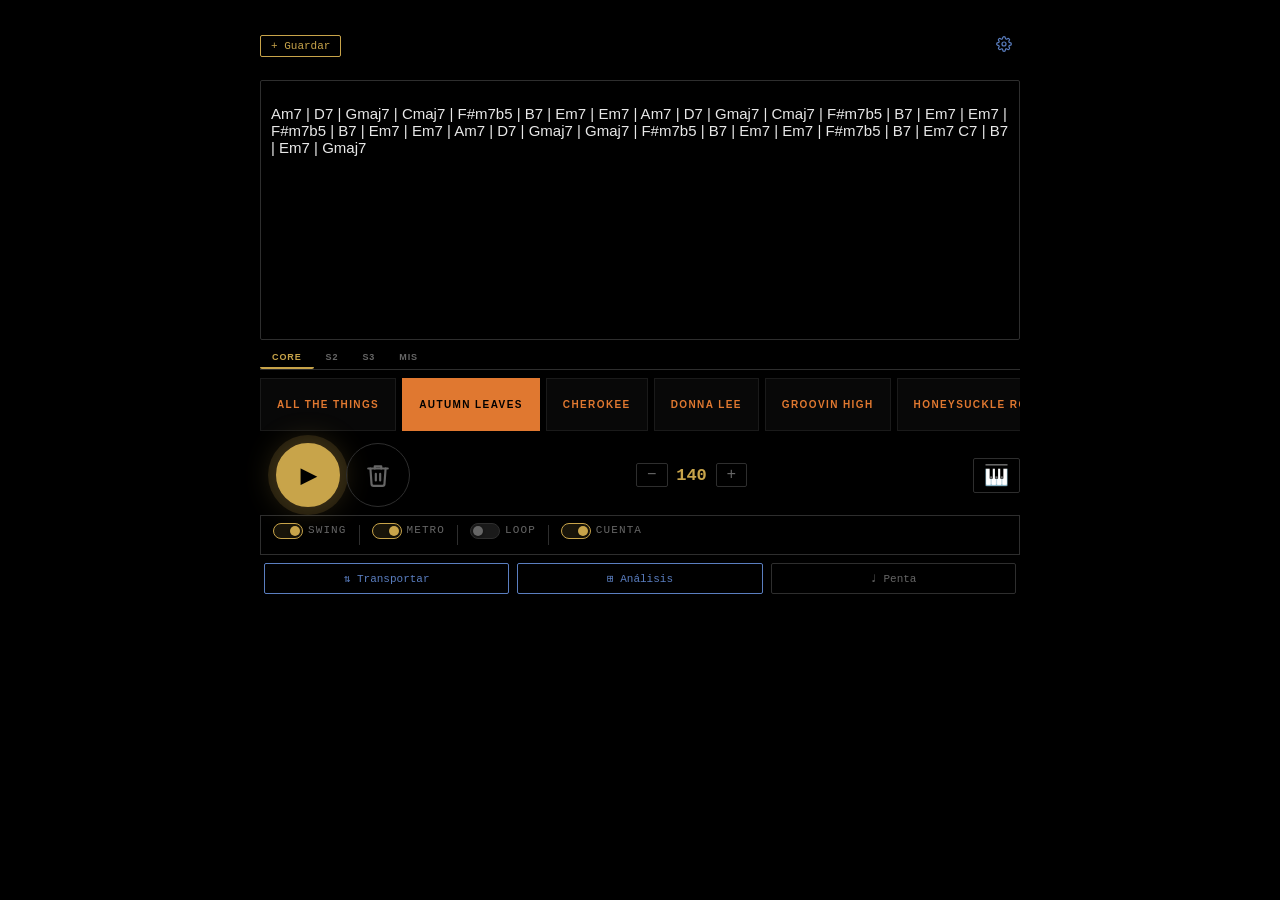
==== commit 53c347b5: "Add files via upload" ====
--- a/barry_harris.html
+++ b/barry_harris.html
@@ -5901,6 +5901,97 @@
   }
 }
 
+
+// ── DETECT TONAL CENTER V6 (experimento) ─────────────────────────────────────
+// Fusion layer: niveles de estructura tonal jerárquica
+// Nivel 1: evidencia fuerte → key específica
+// Nivel 2: evidencia parcial → solo polaridad (major/minor, sin key)
+// Nivel 3: sin estructura → null (floating center)
+
+function detectTonalCenterV6(bars) {
+  if (!bars || !bars.length) return null;
+
+  const allChords = [];
+  bars.forEach(bar => bar.chords.forEach(chord => allChords.push(chord)));
+
+  // ── Señal 1: Baseline — mejor candidato y su score normalizado ──
+  const baselineScores = [];
+  for (let root = 0; root < 12; root++) {
+    for (const isMajor of [true, false]) {
+      const { score } = scoreTonalCenter(bars, root, isMajor);
+      baselineScores.push({ rootIdx: root, isMajor, score });
+    }
+  }
+  baselineScores.sort((a, b) => b.score - a.score);
+  const best = baselineScores[0];
+  const second = baselineScores[1];
+  const maxScore = best.score || 1;
+  const baselineMargin = (best.score - second.score) / maxScore;
+  const baselineStrong = baselineMargin > 0.15 && best.score >= 4;
+
+  // ── Señal 2: Closure ──
+  const closure = cadenceClosureDetector(bars);
+  const closureStrong = closure.hasClosure &&
+    closure.structuralRoot === best.rootIdx &&
+    closure.maxClosures >= 2;
+
+  // ── Señal 3: Polaridad V2 ──
+  const progStr = allChords.map(c => c.raw).join(' | ');
+  const v2 = TonalFilterV2(progStr);
+  const hasAmbiguity = v2.mode === 'ambiguous';
+  const polarityConfident = v2.confidence > 0.25;
+
+  // ── DECISION ENGINE ──────────────────────────────────────────────────────
+  // NIVEL 1: Evidencia estructural fuerte
+  // baseline fuerte + closure confirma → key específica
+  if (baselineStrong && closureStrong && !hasAmbiguity) {
+    return {
+      level: 1,
+      rootName: NOTES_FLAT[best.rootIdx],
+      isMajor: best.isMajor,
+      confidence: 'high',
+    };
+  }
+
+  // NIVEL 1b: baseline muy fuerte aunque sin closure explícito
+  // (progresiones cortas con tónica estable repetida)
+  if (baselineMargin > 0.30 && best.score >= 6 && !hasAmbiguity) {
+    return {
+      level: 1,
+      rootName: NOTES_FLAT[best.rootIdx],
+      isMajor: best.isMajor,
+      confidence: 'medium',
+    };
+  }
+
+  // NIVEL 2: Evidencia parcial — polaridad presente pero señales mixtas
+  // Conocemos mayor/menor pero no podemos afirmar key específica
+  if (!hasAmbiguity && polarityConfident) {
+    return {
+      level: 2,
+      rootName: null, // no sabemos la key específica
+      isMajor: v2.mode === 'major',
+      confidence: 'low',
+    };
+  }
+
+  // NIVEL 3: Sin estructura tonal estable → floating center
+  return null;
+}
+
+function _labClassifyV6(prog) {
+  try {
+    const bars = parseInput(prog);
+    if (!bars.length) return { mode: 'error', key: null, level: 0 };
+    const tc = detectTonalCenterV6(bars);
+    if (!tc) return { mode: 'other', key: null, level: 3 };
+    if (tc.level === 2) return { mode: tc.isMajor ? 'major' : 'minor', key: null, level: 2 };
+    return { mode: tc.isMajor ? 'major' : 'minor', key: tc.rootName, level: 1 };
+  } catch(e) {
+    return { mode: 'error', key: null, level: 0 };
+  }
+}
+
 // ── TONAL FILTER V2 ──────────────────────────────────────────────────────────
 // Clasificador de polaridad tonal: MAJOR / MINOR / AMBIGUOUS
 // Corre en paralelo con detectTonalCenter() — no lo reemplaza
@@ -6108,13 +6199,16 @@
     const v4ok = v4.mode === item.expected.mode && (item.expected.key === null || v4.key === item.expected.key);
     const v5 = _labClassifyV5(item.prog);
     const v5ok = v5.mode === item.expected.mode && (item.expected.key === null || v5.key === item.expected.key);
+    const v6 = _labClassifyV6(item.prog);
+    // V6: correcto si modo coincide Y (key esperada null O key coincide O nivel 2 con modo correcto)
+    const v6ok = v6.mode === item.expected.mode && (item.expected.key === null || v6.key === item.expected.key || v6.level === 2);
     const ok = got.mode === item.expected.mode &&
       (item.expected.key === null || got.key === item.expected.key);
     // V2: comparar solo modo (MAJOR/MINOR/AMBIGUOUS vs major/minor/other)
     const expMode = item.expected.mode === 'other' ? 'ambiguous' : item.expected.mode;
     const v2ok = v2.mode === expMode;
     const agree = got.mode === v2.mode || (got.mode === 'other' && v2.mode === 'ambiguous');
-    return { ...item, got, v2, v3, v4, v5, ok, v2ok, v3ok, v4ok, v5ok, agree };
+    return { ...item, got, v2, v3, v4, v5, v6, ok, v2ok, v3ok, v4ok, v5ok, v6ok, agree };
   });
 
   const total = results.length;
@@ -6128,6 +6222,11 @@
   const v4pct = ((v4hits / total) * 100).toFixed(1);
   const v5hits = results.filter(r => r.v5ok).length;
   const v5pct = ((v5hits / total) * 100).toFixed(1);
+  const v6hits = results.filter(r => r.v6ok).length;
+  const v6pct = ((v6hits / total) * 100).toFixed(1);
+  const v6l1 = results.filter(r => r.v6.level === 1).length;
+  const v6l2 = results.filter(r => r.v6.level === 2).length;
+  const v6l3 = results.filter(r => r.v6.level === 3).length;
   const v2pct = ((v2hits / total) * 100).toFixed(1);
   const agreements = results.filter(r => r.agree).length;
   const agreePct = ((agreements / total) * 100).toFixed(1);
@@ -6176,6 +6275,18 @@
   html += `<div style="background:#111;padding:10px;border-radius:4px;text-align:center;"><div style="font-size:22px;font-weight:700;color:#c84a4a;">${total-v5hits}</div><div style="color:#555;font-size:9px;text-transform:uppercase;margin-top:2px;">Errores</div></div>`;
   html += `<div style="background:#111;padding:10px;border-radius:4px;text-align:center;"><div style="font-size:22px;font-weight:700;color:${parseFloat(v5pct)>=80?'#4a9':parseFloat(v5pct)>=60?'#c8a44a':'#c84a4a'};">${v5pct}%</div><div style="color:#555;font-size:9px;text-transform:uppercase;margin-top:2px;">Precisión</div></div>`;
   html += `</div>`;
+  // V6
+  html += `<div style="font-size:10px;color:#555;text-transform:uppercase;letter-spacing:0.1em;margin-bottom:6px;">V6 (fusion layer — niveles de estructura tonal)</div>`;
+  html += `<div style="display:grid;grid-template-columns:repeat(3,1fr);gap:8px;margin-bottom:8px;">`;
+  html += `<div style="background:#111;padding:10px;border-radius:4px;text-align:center;"><div style="font-size:22px;font-weight:700;color:#4a9;">${v6hits}</div><div style="color:#555;font-size:9px;text-transform:uppercase;margin-top:2px;">Aciertos</div></div>`;
+  html += `<div style="background:#111;padding:10px;border-radius:4px;text-align:center;"><div style="font-size:22px;font-weight:700;color:#c84a4a;">${total-v6hits}</div><div style="color:#555;font-size:9px;text-transform:uppercase;margin-top:2px;">Errores</div></div>`;
+  html += `<div style="background:#111;padding:10px;border-radius:4px;text-align:center;"><div style="font-size:22px;font-weight:700;color:${parseFloat(v6pct)>=80?'#4a9':parseFloat(v6pct)>=60?'#c8a44a':'#c84a4a'};">${v6pct}%</div><div style="color:#555;font-size:9px;text-transform:uppercase;margin-top:2px;">Precisión</div></div>`;
+  html += `</div>`;
+  html += `<div style="display:grid;grid-template-columns:repeat(3,1fr);gap:8px;margin-bottom:16px;font-size:10px;">`;
+  html += `<div style="background:#0a0a14;padding:6px;border-radius:4px;text-align:center;color:#4a8cc8;">Nivel 1 (key): ${v6l1}</div>`;
+  html += `<div style="background:#0a0a14;padding:6px;border-radius:4px;text-align:center;color:#c8a44a;">Nivel 2 (pol): ${v6l2}</div>`;
+  html += `<div style="background:#0a0a14;padding:6px;border-radius:4px;text-align:center;color:#555;">Nivel 3 (null): ${v6l3}</div>`;
+  html += `</div>`;
   // Agreement rate
   html += `<div style="background:#111;padding:10px;border-radius:4px;text-align:center;margin-bottom:16px;">`;
   html += `<div style="font-size:11px;color:#555;margin-bottom:4px;">Agreement rate (ambos sistemas coinciden)</div>`;
@@ -6185,7 +6296,7 @@
   if (failures.length) {
     html += `<div style="margin-bottom:8px;font-size:11px;color:#c84a4a;font-weight:700;text-transform:uppercase;letter-spacing:0.1em;">Errores baseline (${failures.length})</div>`;
     html += `<table style="width:100%;border-collapse:collapse;font-size:11px;margin-bottom:16px;">`;
-    html += `<tr style="color:#555;border-bottom:1px solid #222;"><th style="text-align:left;padding:4px 8px;">Progresión</th><th style="padding:4px 8px;">Esperado</th><th style="padding:4px 8px;">Baseline</th><th style="padding:4px 8px;">V2</th><th style="padding:4px 8px;">V3</th><th style="padding:4px 8px;">V4</th><th style="padding:4px 8px;">V5</th></tr>`;
+    html += `<tr style="color:#555;border-bottom:1px solid #222;"><th style="text-align:left;padding:4px 8px;">Progresión</th><th style="padding:4px 8px;">Esperado</th><th style="padding:4px 8px;">Baseline</th><th style="padding:4px 8px;">V2</th><th style="padding:4px 8px;">V3</th><th style="padding:4px 8px;">V4</th><th style="padding:4px 8px;">V5</th><th style="padding:4px 8px;">V6</th></tr>`;
     failures.forEach(f => {
       const exp = f.expected.key ? `${f.expected.key} ${f.expected.mode}` : f.expected.mode;
       const got = f.got.key ? `${f.got.key} ${f.got.mode}` : f.got.mode;
@@ -6196,6 +6307,8 @@
       const v4color = f.v4ok ? '#4a9' : '#c84a4a';
       const v5r = f.v5.key ? f.v5.key + ' ' + f.v5.mode : f.v5.mode;
       const v5color = f.v5ok ? '#4a9' : '#c84a4a';
+      const v6r = (f.v6.key ? f.v6.key + ' ' : '') + f.v6.mode + ' [L' + f.v6.level + ']';
+      const v6color = f.v6ok ? '#4a9' : '#c84a4a';
       const v2color = f.v2ok ? '#4a9' : '#c84a4a';
       html += `<tr style="border-bottom:1px solid #1a1a1a;">`;
       html += `<td style="padding:6px 8px;color:#aaa;">${f.name}</td>`;
@@ -6205,6 +6318,7 @@
       html += `<td style="padding:6px 8px;text-align:center;color:${v3color};">${v3r}</td>`;
       html += `<td style="padding:6px 8px;text-align:center;color:${v4color};">${v4r}</td>`;
       html += `<td style="padding:6px 8px;text-align:center;color:${v5color};">${v5r}</td>`;
+      html += `<td style="padding:6px 8px;text-align:center;color:${v6color};font-size:10px;">${v6r}</td>`;
       html += `</tr>`;
     });
     html += `</table>`;
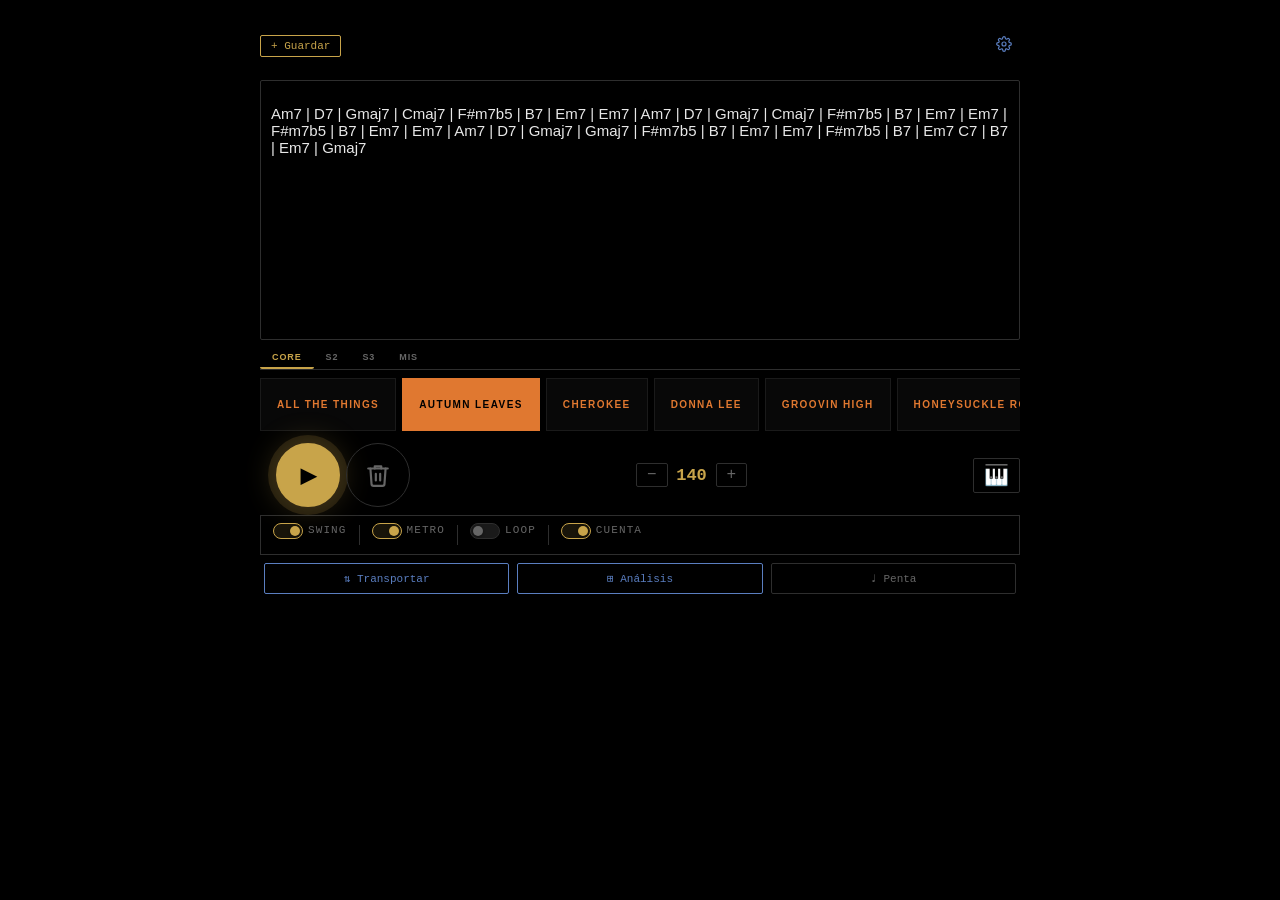
==== commit 0f9d19d2: "Add files via upload" ====
--- a/barry_harris.html
+++ b/barry_harris.html
@@ -5992,6 +5992,126 @@
   }
 }
 
+
+// ══════════════════════════════════════════════════════════════════════════════
+// DECISION ENGINE — módulo experimental LAB (no toca producción)
+// 3 capas: KEY / MODE / STRUCTURE
+// ══════════════════════════════════════════════════════════════════════════════
+
+function _deClassifyStructure(bars, allChords) {
+  // Detecta tipo de organización armónica
+  const total = allChords.length;
+  if (total === 0) return 'empty';
+
+  // Blues: dominantes en los 3 centros (I7, IV7, V7) con patrón de 12 compases
+  const domRoots = {};
+  allChords.forEach(c => {
+    if (c.type === 'dominant') domRoots[c.idx] = (domRoots[c.idx] || 0) + 1;
+  });
+  const domCenters = Object.keys(domRoots).length;
+  const totalDoms = allChords.filter(c => c.type === 'dominant').length;
+  const domRatio = totalDoms / total;
+  if (domRatio >= 0.4 && domCenters >= 2) return 'blues';
+
+  // Modal/static: 1-2 acordes distintos, sin dominantes
+  const uniqueRoots = new Set(allChords.map(c => c.idx)).size;
+  if (uniqueRoots <= 2 && totalDoms === 0) return 'modal_static';
+
+  // Turnaround/cycle: patrón cíclico de 4 acordes que se repite
+  if (total >= 4 && total <= 8) {
+    const half = Math.floor(total / 2);
+    let isRepeat = true;
+    for (let i = 0; i < half; i++) {
+      if (allChords[i].idx !== allChords[i + half]?.idx) { isRepeat = false; break; }
+    }
+    if (isRepeat) return 'turnaround_cycle';
+  }
+
+  // Functional tonal: tiene II-V-I
+  let hasIIVI = false;
+  for (let i = 0; i < allChords.length - 2; i++) {
+    const a = allChords[i], b = allChords[i+1], c = allChords[i+2];
+    const ab = ((b.idx - a.idx) + 12) % 12;
+    const bc = ((c.idx - b.idx) + 12) % 12;
+    if ((a.type === 'minor' || a.type === 'halfDim') &&
+        b.type === 'dominant' && ab === 5 &&
+        (c.type === 'major' || c.type === 'minor' || c.type === 'major6') && bc === 5) {
+      hasIIVI = true; break;
+    }
+  }
+  if (hasIIVI) return 'functional_tonal';
+
+  // Multi-center: muchos dominantes con centros distintos
+  if (domCenters >= 3 && domRatio >= 0.25) return 'multi_center';
+
+  return 'functional_tonal'; // default
+}
+
+function DecisionEngine(prog) {
+  try {
+    const bars = parseInput(prog);
+    if (!bars.length) return { key: null, mode: 'ambiguous', structure: 'empty', confidence: 0 };
+
+    const allChords = [];
+    bars.forEach(bar => bar.chords.forEach(chord => allChords.push(chord)));
+
+    // ── CAPA ESTRUCTURAL ──
+    const structure = _deClassifyStructure(bars, allChords);
+
+    // ── CAPA DE POLARIDAD (V2) ──
+    const v2 = TonalFilterV2(prog);
+
+    // Umbral adaptativo según estructura
+    let ambiguityThreshold = 0.20;
+    if (structure === 'blues') ambiguityThreshold = 0.50; // blues → exigir más evidencia
+    if (structure === 'turnaround_cycle') ambiguityThreshold = 0.40;
+    if (structure === 'modal_static') ambiguityThreshold = 0.60;
+
+    const mode = v2.confidence < ambiguityThreshold ? 'ambiguous' : v2.mode;
+
+    // ── CAPA TONAL (KEY) ──
+    let key = null;
+    if (mode !== 'ambiguous') {
+      // Buscar key solo si hay polaridad clara
+      const baselineScores = [];
+      for (let root = 0; root < 12; root++) {
+        const isMajor = mode === 'major';
+        const { score } = scoreTonalCenter(bars, root, isMajor);
+        baselineScores.push({ rootIdx: root, isMajor, score });
+      }
+      baselineScores.sort((a, b) => b.score - a.score);
+      const best = baselineScores[0];
+      const second = baselineScores[1];
+      const maxScore = best.score || 1;
+      const margin = (best.score - second.score) / maxScore;
+
+      // Closure confirma
+      const closure = cadenceClosureDetector(bars);
+      const closureConfirms = closure.hasClosure && closure.structuralRoot === best.rootIdx;
+
+      // Key válida solo si hay margen suficiente o closure
+      const keyThreshold = structure === 'functional_tonal' ? 0.10 : 0.20;
+      if (margin >= keyThreshold || closureConfirms) {
+        key = NOTES_FLAT[best.rootIdx];
+      }
+    }
+
+    return { key, mode, structure, confidence: v2.confidence };
+  } catch(e) {
+    return { key: null, mode: 'ambiguous', structure: 'error', confidence: 0 };
+  }
+}
+
+function _labClassifyDE(prog) {
+  const result = DecisionEngine(prog);
+  return {
+    mode: result.mode === 'ambiguous' ? 'other' : result.mode,
+    key: result.key,
+    structure: result.structure,
+    confidence: result.confidence,
+  };
+}
+
 // ── TONAL FILTER V2 ──────────────────────────────────────────────────────────
 // Clasificador de polaridad tonal: MAJOR / MINOR / AMBIGUOUS
 // Corre en paralelo con detectTonalCenter() — no lo reemplaza
@@ -6200,15 +6320,16 @@
     const v5 = _labClassifyV5(item.prog);
     const v5ok = v5.mode === item.expected.mode && (item.expected.key === null || v5.key === item.expected.key);
     const v6 = _labClassifyV6(item.prog);
-    // V6: correcto si modo coincide Y (key esperada null O key coincide O nivel 2 con modo correcto)
     const v6ok = v6.mode === item.expected.mode && (item.expected.key === null || v6.key === item.expected.key || v6.level === 2);
+    const de = _labClassifyDE(item.prog);
+    const deok = de.mode === item.expected.mode && (item.expected.key === null || de.key === item.expected.key || de.key === null);
     const ok = got.mode === item.expected.mode &&
       (item.expected.key === null || got.key === item.expected.key);
     // V2: comparar solo modo (MAJOR/MINOR/AMBIGUOUS vs major/minor/other)
     const expMode = item.expected.mode === 'other' ? 'ambiguous' : item.expected.mode;
     const v2ok = v2.mode === expMode;
     const agree = got.mode === v2.mode || (got.mode === 'other' && v2.mode === 'ambiguous');
-    return { ...item, got, v2, v3, v4, v5, v6, ok, v2ok, v3ok, v4ok, v5ok, v6ok, agree };
+    return { ...item, got, v2, v3, v4, v5, v6, de, ok, v2ok, v3ok, v4ok, v5ok, v6ok, deok, agree };
   });
 
   const total = results.length;
@@ -6227,6 +6348,11 @@
   const v6l1 = results.filter(r => r.v6.level === 1).length;
   const v6l2 = results.filter(r => r.v6.level === 2).length;
   const v6l3 = results.filter(r => r.v6.level === 3).length;
+  const dehits = results.filter(r => r.deok).length;
+  const depct = ((dehits / total) * 100).toFixed(1);
+  const deNullCount = results.filter(r => r.de.key === null && r.de.mode !== 'other').length;
+  const deStructures = {};
+  results.forEach(r => { deStructures[r.de.structure] = (deStructures[r.de.structure] || 0) + 1; });
   const v2pct = ((v2hits / total) * 100).toFixed(1);
   const agreements = results.filter(r => r.agree).length;
   const agreePct = ((agreements / total) * 100).toFixed(1);
@@ -6287,16 +6413,74 @@
   html += `<div style="background:#0a0a14;padding:6px;border-radius:4px;text-align:center;color:#c8a44a;">Nivel 2 (pol): ${v6l2}</div>`;
   html += `<div style="background:#0a0a14;padding:6px;border-radius:4px;text-align:center;color:#555;">Nivel 3 (null): ${v6l3}</div>`;
   html += `</div>`;
+  // Decision Engine
+  html += `<div style="font-size:10px;color:#4a8cc8;text-transform:uppercase;letter-spacing:0.1em;margin-bottom:6px;font-weight:700;">Decision Engine (KEY / MODE / STRUCTURE)</div>`;
+  html += `<div style="display:grid;grid-template-columns:repeat(3,1fr);gap:8px;margin-bottom:8px;">`;
+  html += `<div style="background:#111;padding:10px;border-radius:4px;text-align:center;"><div style="font-size:22px;font-weight:700;color:#4a9;">${dehits}</div><div style="color:#555;font-size:9px;text-transform:uppercase;margin-top:2px;">Aciertos</div></div>`;
+  html += `<div style="background:#111;padding:10px;border-radius:4px;text-align:center;"><div style="font-size:22px;font-weight:700;color:#c84a4a;">${total-dehits}</div><div style="color:#555;font-size:9px;text-transform:uppercase;margin-top:2px;">Errores</div></div>`;
+  html += `<div style="background:#111;padding:10px;border-radius:4px;text-align:center;"><div style="font-size:22px;font-weight:700;color:${parseFloat(depct)>=80?'#4a9':parseFloat(depct)>=60?'#c8a44a':'#c84a4a'};">${depct}%</div><div style="color:#555;font-size:9px;text-transform:uppercase;margin-top:2px;">Precisión</div></div>`;
+  html += `</div>`;
+  html += `<div style="background:#0a0a14;padding:8px;border-radius:4px;margin-bottom:8px;font-size:10px;color:#555;">`;
+  html += `KEY=null: <span style="color:#c8a44a;">${deNullCount}</span> &nbsp;|&nbsp; `;
+  Object.entries(deStructures).forEach(([k,v]) => { html += `${k}: <span style="color:#4a8cc8;">${v}</span> &nbsp;|&nbsp; `; });
+  html += `</div>`;
+  // Decision Engine vs V2 comparison
+  html += `<table style="width:100%;border-collapse:collapse;font-size:10px;margin-bottom:16px;">`;
+  html += `<tr style="color:#555;border-bottom:1px solid #222;"><th style="text-align:left;padding:4px 8px;">Progresión</th><th style="padding:4px 8px;">Esperado</th><th style="padding:4px 8px;">V2</th><th style="padding:4px 8px;">DE key</th><th style="padding:4px 8px;">DE structure</th></tr>`;
+  results.forEach(r => {
+    const v2match = r.v2ok;
+    const dematch = r.deok;
+    if (v2match && dematch) return; // solo mostrar divergencias y errores
+    const exp = r.expected.key ? r.expected.key + ' ' + r.expected.mode : r.expected.mode;
+    const v2r = r.v2.mode + (r.v2.confidence ? ' (' + (r.v2.confidence*100).toFixed(0) + '%)' : '');
+    const der = (r.de.key ? r.de.key + ' ' : '') + r.de.mode;
+    html += `<tr style="border-bottom:1px solid #111;">`;
+    html += `<td style="padding:5px 8px;color:#aaa;">${r.name}</td>`;
+    html += `<td style="padding:5px 8px;text-align:center;color:#4a9;">${exp}</td>`;
+    html += `<td style="padding:5px 8px;text-align:center;color:${v2match?'#4a9':'#c84a4a'};">${v2r}</td>`;
+    html += `<td style="padding:5px 8px;text-align:center;color:${dematch?'#4a9':'#c84a4a'};">${der}</td>`;
+    html += `<td style="padding:5px 8px;text-align:center;color:#4a8cc8;font-size:9px;">${r.de.structure}</td>`;
+    html += `</tr>`;
+  });
+  html += `</table>`;
   // Agreement rate
   html += `<div style="background:#111;padding:10px;border-radius:4px;text-align:center;margin-bottom:16px;">`;
   html += `<div style="font-size:11px;color:#555;margin-bottom:4px;">Agreement rate (ambos sistemas coinciden)</div>`;
   html += `<div style="font-size:22px;font-weight:700;color:#c8a44a;">${agreePct}%</div>`;
   html += `</div>`;
 
+  // Breakdown errores V2
+  const v2typeA = v2failures.filter(r => r.v2.mode === 'ambiguous'); // over-abstention
+  const v2typeB = v2failures.filter(r => r.v2.mode !== 'ambiguous'); // wrong decision
+
+  html += `<div style="margin-bottom:8px;font-size:11px;color:#c8a44a;font-weight:700;text-transform:uppercase;letter-spacing:0.1em;">Breakdown errores V2 (${v2failures.length})</div>`;
+  html += `<div style="display:grid;grid-template-columns:1fr 1fr;gap:8px;margin-bottom:16px;">`;
+  html += `<div style="background:#111;padding:10px;border-radius:4px;text-align:center;border-left:3px solid #c8a44a;"><div style="font-size:20px;font-weight:700;color:#c8a44a;">${v2typeA.length}</div><div style="color:#555;font-size:9px;text-transform:uppercase;margin-top:2px;">Type A (over-abstention)</div></div>`;
+  html += `<div style="background:#111;padding:10px;border-radius:4px;text-align:center;border-left:3px solid #c84a4a;"><div style="font-size:20px;font-weight:700;color:#c84a4a;">${v2typeB.length}</div><div style="color:#555;font-size:9px;text-transform:uppercase;margin-top:2px;">Type B (wrong decision)</div></div>`;
+  html += `</div>`;
+
+  if (v2failures.length) {
+    html += `<table style="width:100%;border-collapse:collapse;font-size:10px;margin-bottom:20px;">`;
+    html += `<tr style="color:#555;border-bottom:1px solid #222;"><th style="text-align:left;padding:4px 8px;">Progresión</th><th style="padding:4px 8px;">Esperado</th><th style="padding:4px 8px;">V2</th><th style="padding:4px 8px;">Tipo</th></tr>`;
+    v2failures.forEach(f => {
+      const exp = f.expected.key ? f.expected.key + ' ' + f.expected.mode : f.expected.mode;
+      const v2r = f.v2.key ? f.v2.key + ' ' + f.v2.mode : f.v2.mode;
+      const errType = f.v2.mode === 'ambiguous' ? 'A' : 'B';
+      const typeColor = errType === 'A' ? '#c8a44a' : '#c84a4a';
+      html += `<tr style="border-bottom:1px solid #111;">`;
+      html += `<td style="padding:5px 8px;color:#aaa;">${f.name}</td>`;
+      html += `<td style="padding:5px 8px;text-align:center;color:#4a9;">${exp}</td>`;
+      html += `<td style="padding:5px 8px;text-align:center;color:#c84a4a;">${v2r}</td>`;
+      html += `<td style="padding:5px 8px;text-align:center;font-weight:700;color:${typeColor};">T${errType}</td>`;
+      html += `</tr>`;
+    });
+    html += `</table>`;
+  }
+
   if (failures.length) {
     html += `<div style="margin-bottom:8px;font-size:11px;color:#c84a4a;font-weight:700;text-transform:uppercase;letter-spacing:0.1em;">Errores baseline (${failures.length})</div>`;
     html += `<table style="width:100%;border-collapse:collapse;font-size:11px;margin-bottom:16px;">`;
-    html += `<tr style="color:#555;border-bottom:1px solid #222;"><th style="text-align:left;padding:4px 8px;">Progresión</th><th style="padding:4px 8px;">Esperado</th><th style="padding:4px 8px;">Baseline</th><th style="padding:4px 8px;">V2</th><th style="padding:4px 8px;">V3</th><th style="padding:4px 8px;">V4</th><th style="padding:4px 8px;">V5</th><th style="padding:4px 8px;">V6</th></tr>`;
+    html += `<tr style="color:#555;border-bottom:1px solid #222;"><th style="text-align:left;padding:4px 8px;">Progresión</th><th style="padding:4px 8px;">Esperado</th><th style="padding:4px 8px;">Baseline</th><th style="padding:4px 8px;">V2</th><th style="padding:4px 8px;">V3</th><th style="padding:4px 8px;">V4</th><th style="padding:4px 8px;">V5</th><th style="padding:4px 8px;">V6</th><th style="padding:4px 8px;">DE</th></tr>`;
     failures.forEach(f => {
       const exp = f.expected.key ? `${f.expected.key} ${f.expected.mode}` : f.expected.mode;
       const got = f.got.key ? `${f.got.key} ${f.got.mode}` : f.got.mode;
@@ -6309,6 +6493,8 @@
       const v5color = f.v5ok ? '#4a9' : '#c84a4a';
       const v6r = (f.v6.key ? f.v6.key + ' ' : '') + f.v6.mode + ' [L' + f.v6.level + ']';
       const v6color = f.v6ok ? '#4a9' : '#c84a4a';
+      const der2 = (f.de.key ? f.de.key + ' ' : '') + f.de.mode;
+      const decolor = f.deok ? '#4a9' : '#c84a4a';
       const v2color = f.v2ok ? '#4a9' : '#c84a4a';
       html += `<tr style="border-bottom:1px solid #1a1a1a;">`;
       html += `<td style="padding:6px 8px;color:#aaa;">${f.name}</td>`;
@@ -6319,6 +6505,7 @@
       html += `<td style="padding:6px 8px;text-align:center;color:${v4color};">${v4r}</td>`;
       html += `<td style="padding:6px 8px;text-align:center;color:${v5color};">${v5r}</td>`;
       html += `<td style="padding:6px 8px;text-align:center;color:${v6color};font-size:10px;">${v6r}</td>`;
+      html += `<td style="padding:6px 8px;text-align:center;color:${decolor};font-size:10px;">${der2}</td>`;
       html += `</tr>`;
     });
     html += `</table>`;
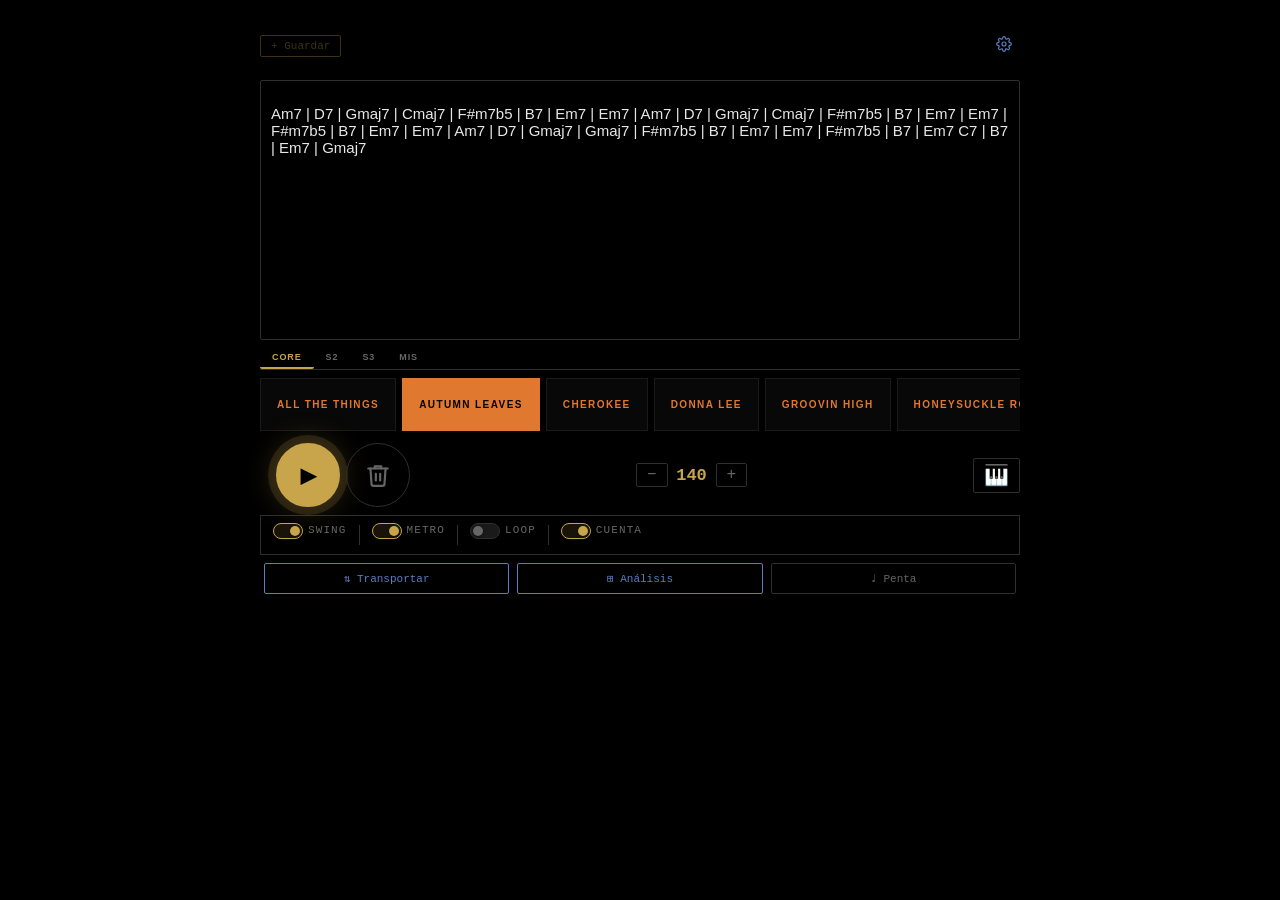
==== commit 8a042d3c: "Add files via upload" ====
--- a/barry_harris.html
+++ b/barry_harris.html
@@ -1006,6 +1006,7 @@
 
   <!-- Sticky top controls: view toggle only — hidden until first analysis -->
   <div id="playing-title"></div>
+  <div id="beat-marker" style="display:none;position:fixed;top:50%;left:50%;transform:translate(-50%,-50%);font-size:80px;font-weight:900;color:rgba(200,164,74,0.15);font-family:'Futura',Arial,sans-serif;pointer-events:none;z-index:100;user-select:none;transition:opacity 0.05s;"></div>
   <div class="progress-bar-wrap" id="progress-bar-wrap-top"
     onclick="scrubClick(event)">
     <div class="progress-bar-track" id="progress-bar-track">
@@ -1019,7 +1020,7 @@
   </div>
 
   <header style="display:flex;justify-content:space-between;align-items:center;padding:0 0 8px;">
-    <button onclick="libraryPromptSave()" style="font-size:11px;padding:4px 10px;color:var(--amber);border-color:var(--amber);background:none;">+ Guardar</button>
+    <button id="btn-save-header" onclick="libraryPromptSave()" style="font-size:11px;padding:4px 10px;color:var(--amber);border-color:var(--amber);background:none;opacity:0.3;pointer-events:none;">+ Guardar</button>
     <button onclick="settingsOpen()" style="padding:4px 8px;background:none;border:none;color:var(--dim);cursor:pointer;"><svg width="16" height="16" viewBox="0 0 24 24" fill="none" stroke="var(--blue)" stroke-width="1.8" stroke-linecap="round" stroke-linejoin="round"><circle cx="12" cy="12" r="3"/><path d="M19.4 15a1.65 1.65 0 0 0 .33 1.82l.06.06a2 2 0 0 1-2.83 2.83l-.06-.06a1.65 1.65 0 0 0-1.82-.33 1.65 1.65 0 0 0-1 1.51V21a2 2 0 0 1-4 0v-.09A1.65 1.65 0 0 0 9 19.4a1.65 1.65 0 0 0-1.82.33l-.06.06a2 2 0 0 1-2.83-2.83l.06-.06A1.65 1.65 0 0 0 4.68 15a1.65 1.65 0 0 0-1.51-1H3a2 2 0 0 1 0-4h.09A1.65 1.65 0 0 0 4.6 9a1.65 1.65 0 0 0-.33-1.82l-.06-.06a2 2 0 0 1 2.83-2.83l.06.06A1.65 1.65 0 0 0 9 4.68a1.65 1.65 0 0 0 1-1.51V3a2 2 0 0 1 4 0v.09a1.65 1.65 0 0 0 1 1.51 1.65 1.65 0 0 0 1.82-.33l.06-.06a2 2 0 0 1 2.83 2.83l-.06.06A1.65 1.65 0 0 0 19.4 9a1.65 1.65 0 0 0 1.51 1H21a2 2 0 0 1 0 4h-.09a1.65 1.65 0 0 0-1.51 1z"/></svg></button>
   </header>
 
@@ -1036,22 +1037,22 @@
       <button class="ex-tab" id="ex-tab-lib" onclick="exTabSwitch('lib')">Mis</button>
     </div>
     <div class="ex-panel" id="ex-panel-core">
-      <button class="ex-btn" onclick="loadEx('Fm7 | Bbm7 | Eb7 | Abmaj7 | Dbmaj7 | Dm7 G7 | Cmaj7 | Cmaj7 | Cm7 | Fm7 | Bb7 | Ebmaj7 | Abmaj7 | Am7b5 D7 | Gmaj7 | Gm7 C7 | Fmaj7 | Fm7 Bb7 | Ebmaj7 | Abmaj7 | Am7b5 D7 | Gmaj7 | Gm7b5 C7 | Fm7 Bb7 | Ebmaj7', this.textContent, this)">All the Things</button>
-      <button class="ex-btn" onclick="loadEx('Am7 | D7 | Gmaj7 | Cmaj7 | F#m7b5 | B7 | Em7 | Em7 | Am7 | D7 | Gmaj7 | Cmaj7 | F#m7b5 | B7 | Em7 | Em7 | F#m7b5 | B7 | Em7 | Em7 | Am7 | D7 | Gmaj7 | Gmaj7 | F#m7b5 | B7 | Em7 | Em7 | F#m7b5 | B7 | Em7 C7 | B7 | Em7 | Gmaj7', this.textContent, this)">Autumn Leaves</button>
-      <button class="ex-btn" onclick="loadEx('Bbmaj7 | Bbmaj7 | Fm7 Bb7 | Ebmaj7 | Ebmaj7 | Em7 A7 | Dmaj7 | Dmaj7 | Ebm7 Ab7 | Dbmaj7 | Dbmaj7 | Dm7 G7 | Cmaj7 | Cm7 F7 | Bbmaj7 | Bbmaj7', this.textContent, this)">Cherokee</button>
-      <button class="ex-btn" onclick="loadEx('Abmaj7 | Fm7 | Bbm7 Eb7 | Abmaj7 | Abmaj7 | Fm7 | Bbm7 Eb7 | Abmaj7 | Fm7 | Bbm7 Eb7 | Abmaj7 Db7 | Cm7 F7 | Bbm7 | Eb7 | Abmaj7 Fm7 | Bbm7 Eb7', this.textContent, this)">Donna Lee</button>
-      <button class="ex-btn" onclick="loadEx('Ebmaj7 | Ebmaj7 | Fm7 Bb7 | Ebmaj7 | Ebmaj7 | Fm7 Bb7 | Ebmaj7 | Ebmaj7 | Gm7b5 C7 | Fm7 | Bb7 | Ebmaj7', this.textContent, this)">Groovin High</button>
-      <button class="ex-btn" onclick="loadEx('Fmaj7 | Fmaj7 | Gm7 C7 | Gm7 C7 | Fmaj7 | Fmaj7 | Gm7 C7 | Fmaj7 | Gm7 C7 | Gm7 C7 | Fmaj7 Am7b5 D7 | Gm7 C7 | Fmaj7', this.textContent, this)">Honeysuckle Rose</button>
-      <button class="ex-btn" onclick="loadEx('Gmaj7 | Gmaj7 | Gm7 C7 | Fmaj7 | Fmaj7 | Fm7 Bb7 | Ebmaj7 | Am7 D7 | Gmaj7 | Gmaj7 | Gm7 C7 | Fmaj7 | Fm7 Bb7 | Ebmaj7 | Am7 D7 | Gmaj7', this.textContent, this)">How High the Moon</button>
-      <button class="ex-btn" onclick="loadEx('Bb7 | Eb7 | Bb7 | Bb7 | Eb7 | Eb7 | Bb7 | G7 | Cm7 | F7 | Bb7 | Bb7', this.textContent, this)">Jazz Blues</button>
-      <button class="ex-btn" onclick="loadEx('Dm6 | Dm6 | Em7b5 | A7 | F7 | F7 | Bm7b5 | Bb6 | Am7 | Fm7 | Gm7 | C7 | Dm | F#dim | Gm7 | C7 A7 | F6 | F6 | Fm7 | Bb7 | Eb6 | Edim | Fm7 | Bb7 | Eb6 | Eb6 | Dm7 | G7 | C6 | Am7 | F#m7b5 | Fm6 | Em7 | Ebdim | Dm7 G7 | C7 A7 | F6 | F6 | Em7b5 | A7', this.textContent, this)">Just One of Those Things</button>
-      <button class="ex-btn" onclick="loadEx('Cmaj7 | G7 | Cmaj7 | G7 | Cmaj7 | E7 | Am7 | D7 | Dm7 G7 | Cmaj7 | Dm7 G7 | Cmaj7 | A7 | Dm7 | G7 | Cmaj7', this.textContent, this)">Lover</button>
-      <button class="ex-btn" onclick="loadEx('Ebmaj7 | Ebmaj7 | Ebmaj7 | Ebmaj7 | Fm7 Bb7 | Fm7 Bb7 | Ebmaj7 | Ebmaj7 | Abm7 Db7 | Gbmaj7 | Gm7 C7 | Fmaj7 | Fm7 Bb7 | Ebmaj7', this.textContent, this)">Night and Day</button>
-      <button class="ex-btn" onclick="loadEx('Gmaj7 | Gmaj7 | Bbm7 Eb7 | Gmaj7 | Gmaj7 | Bm7b5 E7 | Am7 | Am7 | Cm7 F7 | Gmaj7 | Gmaj7 | Bm7b5 E7 | Am7 D7 | Gmaj7', this.textContent, this)">Out of Nowhere</button>
-      <button class="ex-btn" onclick="loadEx('Bb7 | Eb7 | Bb7 | Bb7 | Eb7 | Eb7 | Bb7 | G7 | Cm7 | F7 | Bb7 G7 | Cm7 F7', this.textContent, this)">Perdido</button>
-      <button class="ex-btn" onclick="loadEx('Bbmaj7 Gm7 | Cm7 F7 | Bbmaj7 G7 | Cm7 F7 | Bb7 Bb7 | D Eb7 E7 | Bb7 | F | Bbmaj7 Gm7 | Cm7 F7 | Bbmaj7 | D7 | D7 | G7 | G7 | C7 | C7 | Bbmaj7 | Bbmaj7 | Bbmaj7 Gm7 | Cm7 F7 | Bbmaj7 G7 | Cm7 F7 | Bb7 Ab7 G7 Gb7 | F7 | Cm7 F7 | Bbmaj7', this.textContent, this)">Rhythm Changes</button>
-      <button class="ex-btn" onclick="loadEx('D7 | D7 | G7 | G7 | C7 | C7 | F7 | F7 | Bbmaj7 | G7 | Cm7 F7 | Bbmaj7', this.textContent, this)">Sweet Georgia Brown</button>
-      <button class="ex-btn" onclick="loadEx('Fmaj7 | Ebdim | Gm7 | C7 | Fmaj7 | Fm7 Bb7 | Gm7 | C7 | Am7b5 D7 | Gm7 | C7 | Fmaj7 | Cm7 F7 | Bbmaj7 | Bbm7 Eb7 | Fmaj7 Gm7 | Am7 D7 | Gm7 C7 | Fmaj7', this.textContent, this)">The Song Is You</button>
+      <button class="ex-btn" onclick="loadEx('Fm7 | Bbm7 | Eb7 | Abmaj7 | Dbmaj7 | Dm7 G7 | Cmaj7 | Cmaj7 | Cm7 | Fm7 | Bb7 | Ebmaj7 | Abmaj7 | Am7b5 D7 | Gmaj7 | Gm7 C7 | Fmaj7 | Fm7 Bb7 | Ebmaj7 | Abmaj7 | Am7b5 D7 | Gmaj7 | Gm7b5 C7 | Fm7 Bb7 | Ebmaj7', this.textContent, this, 160)">All the Things</button>
+      <button class="ex-btn" onclick="loadEx('Am7 | D7 | Gmaj7 | Cmaj7 | F#m7b5 | B7 | Em7 | Em7 | Am7 | D7 | Gmaj7 | Cmaj7 | F#m7b5 | B7 | Em7 | Em7 | F#m7b5 | B7 | Em7 | Em7 | Am7 | D7 | Gmaj7 | Gmaj7 | F#m7b5 | B7 | Em7 | Em7 | F#m7b5 | B7 | Em7 C7 | B7 | Em7 | Gmaj7', this.textContent, this, 120)">Autumn Leaves</button>
+      <button class="ex-btn" onclick="loadEx('Bbmaj7 | Bbmaj7 | Fm7 Bb7 | Ebmaj7 | Ebmaj7 | Em7 A7 | Dmaj7 | Dmaj7 | Ebm7 Ab7 | Dbmaj7 | Dbmaj7 | Dm7 G7 | Cmaj7 | Cm7 F7 | Bbmaj7 | Bbmaj7', this.textContent, this, 200)">Cherokee</button>
+      <button class="ex-btn" onclick="loadEx('Abmaj7 | Fm7 | Bbm7 Eb7 | Abmaj7 | Abmaj7 | Fm7 | Bbm7 Eb7 | Abmaj7 | Fm7 | Bbm7 Eb7 | Abmaj7 Db7 | Cm7 F7 | Bbm7 | Eb7 | Abmaj7 Fm7 | Bbm7 Eb7', this.textContent, this, 220)">Donna Lee</button>
+      <button class="ex-btn" onclick="loadEx('Ebmaj7 | Ebmaj7 | Fm7 Bb7 | Ebmaj7 | Ebmaj7 | Fm7 Bb7 | Ebmaj7 | Ebmaj7 | Gm7b5 C7 | Fm7 | Bb7 | Ebmaj7', this.textContent, this, 180)">Groovin High</button>
+      <button class="ex-btn" onclick="loadEx('Fmaj7 | Fmaj7 | Gm7 C7 | Gm7 C7 | Fmaj7 | Fmaj7 | Gm7 C7 | Fmaj7 | Gm7 C7 | Gm7 C7 | Fmaj7 Am7b5 D7 | Gm7 C7 | Fmaj7', this.textContent, this, 160)">Honeysuckle Rose</button>
+      <button class="ex-btn" onclick="loadEx('Gmaj7 | Gmaj7 | Gm7 C7 | Fmaj7 | Fmaj7 | Fm7 Bb7 | Ebmaj7 | Am7 D7 | Gmaj7 | Gmaj7 | Gm7 C7 | Fmaj7 | Fm7 Bb7 | Ebmaj7 | Am7 D7 | Gmaj7', this.textContent, this, 200)">How High the Moon</button>
+      <button class="ex-btn" onclick="loadEx('Bb7 | Eb7 | Bb7 | Bb7 | Eb7 | Eb7 | Bb7 | G7 | Cm7 | F7 | Bb7 | Bb7', this.textContent, this, 100)">Jazz Blues</button>
+      <button class="ex-btn" onclick="loadEx('Dm6 | Dm6 | Em7b5 | A7 | F7 | F7 | Bm7b5 | Bb6 | Am7 | Fm7 | Gm7 | C7 | Dm | F#dim | Gm7 | C7 A7 | F6 | F6 | Fm7 | Bb7 | Eb6 | Edim | Fm7 | Bb7 | Eb6 | Eb6 | Dm7 | G7 | C6 | Am7 | F#m7b5 | Fm6 | Em7 | Ebdim | Dm7 G7 | C7 A7 | F6 | F6 | Em7b5 | A7', this.textContent, this, 160)">Just One of Those Things</button>
+      <button class="ex-btn" onclick="loadEx('Cmaj7 | G7 | Cmaj7 | G7 | Cmaj7 | E7 | Am7 | D7 | Dm7 G7 | Cmaj7 | Dm7 G7 | Cmaj7 | A7 | Dm7 | G7 | Cmaj7', this.textContent, this, 200)">Lover</button>
+      <button class="ex-btn" onclick="loadEx('Ebmaj7 | Ebmaj7 | Ebmaj7 | Ebmaj7 | Fm7 Bb7 | Fm7 Bb7 | Ebmaj7 | Ebmaj7 | Abm7 Db7 | Gbmaj7 | Gm7 C7 | Fmaj7 | Fm7 Bb7 | Ebmaj7', this.textContent, this, 160)">Night and Day</button>
+      <button class="ex-btn" onclick="loadEx('Gmaj7 | Gmaj7 | Bbm7 Eb7 | Gmaj7 | Gmaj7 | Bm7b5 E7 | Am7 | Am7 | Cm7 F7 | Gmaj7 | Gmaj7 | Bm7b5 E7 | Am7 D7 | Gmaj7', this.textContent, this, 140)">Out of Nowhere</button>
+      <button class="ex-btn" onclick="loadEx('Bb7 | Eb7 | Bb7 | Bb7 | Eb7 | Eb7 | Bb7 | G7 | Cm7 | F7 | Bb7 G7 | Cm7 F7', this.textContent, this, 180)">Perdido</button>
+      <button class="ex-btn" onclick="loadEx('Bbmaj7 Gm7 | Cm7 F7 | Bbmaj7 G7 | Cm7 F7 | Bb7 Bb7 | D Eb7 E7 | Bb7 | F | Bbmaj7 Gm7 | Cm7 F7 | Bbmaj7 | D7 | D7 | G7 | G7 | C7 | C7 | Bbmaj7 | Bbmaj7 | Bbmaj7 Gm7 | Cm7 F7 | Bbmaj7 G7 | Cm7 F7 | Bb7 Ab7 G7 Gb7 | F7 | Cm7 F7 | Bbmaj7', this.textContent, this, 200)">Rhythm Changes</button>
+      <button class="ex-btn" onclick="loadEx('D7 | D7 | G7 | G7 | C7 | C7 | F7 | F7 | Bbmaj7 | G7 | Cm7 F7 | Bbmaj7', this.textContent, this, 200)">Sweet Georgia Brown</button>
+      <button class="ex-btn" onclick="loadEx('Fmaj7 | Ebdim | Gm7 | C7 | Fmaj7 | Fm7 Bb7 | Gm7 | C7 | Am7b5 D7 | Gm7 | C7 | Fmaj7 | Cm7 F7 | Bbmaj7 | Bbm7 Eb7 | Fmaj7 Gm7 | Am7 D7 | Gm7 C7 | Fmaj7', this.textContent, this, 140)">The Song Is You</button>
     </div>
     <div class="ex-panel" id="ex-panel-std">
       <!-- Se rellena dinámicamente con Standards 2 -->
@@ -1115,7 +1116,7 @@
       </label>
       <div class="top-divider"></div>
       <label class="swing-toggle" title="Metrónomo">
-        <input type="checkbox" id="metro-chk" checked onchange="playTick()">
+        <input type="checkbox" id="metro-chk" checked onchange="playTick();updateBpmState();">
         <span class="swing-pip"></span>
         <span>Metro</span>
       </label>
@@ -1188,6 +1189,21 @@
         </label>
       </div>
       <div class="settings-row">
+        <span style="background:#4a9;color:#000;font-size:10px;font-weight:600;letter-spacing:0.1em;text-transform:uppercase;padding:3px 8px;border-radius:3px;">Marcador de beats</span>
+        <label class="context-auto">
+          <input type="checkbox" id="beat-marker-chk" onchange="window._showBeatMarker=this.checked;playTick();saveSettings();">
+          <span class="context-pip"></span>
+        </label>
+      </div>
+      <div class="settings-row">
+        <span style="background:#4a9;color:#000;font-size:10px;font-weight:600;letter-spacing:0.1em;text-transform:uppercase;padding:3px 8px;border-radius:3px;">Sonido</span>
+        <select onchange="window._soundPreset=this.value;playTick();" style="background:#111;border:1px solid #222;color:#aaa;font-size:11px;padding:4px 6px;border-radius:3px;outline:none;">
+          <option value="piano">Piano</option>
+          <option value="vibes">Vibráfono</option>
+          <option value="bass">Bajo</option>
+        </select>
+      </div>
+      <div class="settings-row">
         <span style="background:#4a9;color:#000;font-size:10px;font-weight:600;letter-spacing:0.1em;text-transform:uppercase;padding:3px 8px;border-radius:3px;">Sextificar Imaj7</span>
         <label class="context-auto">
           <input type="checkbox" id="sextify-chk" onchange="playTick()">
@@ -1205,6 +1221,15 @@
 
     <div class="settings-section">
       <div class="settings-section-title">Vista</div>
+      <div class="settings-row">
+        <span style="background:#4a9;color:#000;font-size:10px;font-weight:600;letter-spacing:0.1em;text-transform:uppercase;padding:3px 8px;border-radius:3px;">Compases por página</span>
+        <select id="bars-per-page-sel" onchange="window._barsPerPage=parseInt(this.value);playTick();saveSettings();" style="background:#111;border:1px solid #222;color:#aaa;font-size:11px;padding:4px 6px;border-radius:3px;outline:none;">
+          <option value="1">1</option>
+          <option value="2">2</option>
+          <option value="3" selected>3</option>
+          <option value="4">4</option>
+        </select>
+      </div>
       <div class="settings-row">
         <span style="background:#4a9;color:#000;font-size:10px;font-weight:600;letter-spacing:0.1em;text-transform:uppercase;padding:3px 8px;border-radius:3px;">Resaltado de compás</span>
         <label class="context-auto">
@@ -3207,7 +3232,7 @@
   ta.style.cursor = readonly ? 'default' : 'text';
 }
 
-function loadEx(prog, name, btn) {
+function loadEx(prog, name, btn, bpm) {
   playTickSelect();
   // Marcar botón activo
   document.querySelectorAll('.ex-btn').forEach(b => b.classList.remove('active'));
@@ -3226,6 +3251,7 @@
   document.getElementById('output').style.display = 'none';
   // Textarea readonly para standards, editable para mis progresiones
   setTextareaReadonly(true);
+  applyBpm(bpm || 120);
   setTimeout(checkPlayBtn, 0);
 }
 
@@ -3316,49 +3342,110 @@
 
 let activeOscillators = [];
 
+
+function updateBeatMarker(beat) {
+  if (!window._showBeatMarker) return;
+  const el = document.getElementById('beat-marker');
+  if (!el) return;
+  el.textContent = beat;
+  el.style.display = '';
+  el.style.opacity = '1';
+  clearTimeout(window._beatFadeTimer);
+  window._beatFadeTimer = setTimeout(() => {
+    if (el) el.style.opacity = '0';
+  }, 180);
+  // Sonido por beat
+  try {
+    const ctx = getAudioCtx();
+    if (ctx && ctx.state !== 'closed') {
+      const now = ctx.currentTime;
+      const osc = ctx.createOscillator();
+      const env = ctx.createGain();
+      osc.connect(env); env.connect(ctx.destination);
+      osc.type = 'sine';
+      osc.frequency.value = beat === 1 ? 880 : 440;
+      env.gain.setValueAtTime(beat === 1 ? 0.15 : 0.08, now);
+      env.gain.exponentialRampToValueAtTime(0.001, now + 0.06);
+      osc.start(now); osc.stop(now + 0.07);
+    }
+  } catch(e) {}
+}
+
+function hideBeatMarker() {
+  const el = document.getElementById('beat-marker');
+  if (el) { el.style.display = 'none'; el.textContent = ''; }
+}
+
 function playTone(ctx, freq, startTime, duration) {
-  
-  
-  const harmonics = [
-    { ratio: 1,    gain: 0.6,  detune: 0    },
-    { ratio: 2,    gain: 0.25, detune: 1.2  },
-    { ratio: 3,    gain: 0.12, detune: -0.8 },
-    { ratio: 4,    gain: 0.07, detune: 1.5  },
-    { ratio: 5,    gain: 0.04, detune: -1.0 },
-    { ratio: 6,    gain: 0.02, detune: 0.5  },
-  ];
-
-  
+  const preset = window._soundPreset || 'piano';
+
+  // ── Configuración por preset ──
+  const presets = {
+    piano: {
+      harmonics: [
+        { ratio: 1, gain: 0.6, detune: 0 },
+        { ratio: 2, gain: 0.25, detune: 1.2 },
+        { ratio: 3, gain: 0.12, detune: -0.8 },
+        { ratio: 4, gain: 0.07, detune: 1.5 },
+        { ratio: 5, gain: 0.04, detune: -1.0 },
+        { ratio: 6, gain: 0.02, detune: 0.5 },
+      ],
+      attack: 0.004, decayMult: 1.0, gainMult: 0.35,
+      filterFreq: freq * 12, filterQ: 0.5, oscType: 'sine',
+    },
+    vibes: {
+      harmonics: [
+        { ratio: 1, gain: 0.7, detune: 0 },
+        { ratio: 2, gain: 0.15, detune: 2.0 },
+        { ratio: 3, gain: 0.08, detune: -1.5 },
+        { ratio: 4, gain: 0.05, detune: 2.5 },
+      ],
+      attack: 0.002, decayMult: 1.8, gainMult: 0.4,
+      filterFreq: Math.min(freq * 20, 14000), filterQ: 1.2, oscType: 'sine',
+    },
+    bass: {
+      harmonics: [
+        { ratio: 1, gain: 0.8, detune: 0 },
+        { ratio: 2, gain: 0.3, detune: 0.8 },
+        { ratio: 3, gain: 0.1, detune: -0.5 },
+      ],
+      attack: 0.008, decayMult: 0.6, gainMult: 0.45,
+      filterFreq: Math.min(freq * 5, 3000), filterQ: 0.3, oscType: 'sine',
+      freqMult: 0.5, // tocar una octava abajo
+    },
+  };
+
+  const cfg = presets[preset] || presets.piano;
+  const actualFreq = freq * (cfg.freqMult || 1);
+
   const filter = ctx.createBiquadFilter();
   filter.type = 'lowpass';
-  filter.frequency.value = Math.min(freq * 12, 8000);
-  filter.Q.value = 0.5;
+  filter.frequency.value = cfg.filterFreq;
+  filter.Q.value = cfg.filterQ;
   filter.connect(ctx.destination);
 
-  
-  const decayTime = Math.min(duration + 1.5, 4.0) * (1 + (300 / Math.max(freq, 100)));
-  const normDecay = Math.min(decayTime, 5.0);
-
-  harmonics.forEach(h => {
+  const decayTime = Math.min(duration + 1.5, 4.0) * (1 + (300 / Math.max(actualFreq, 100)));
+  const normDecay = Math.min(decayTime * cfg.decayMult, 6.0);
+
+  cfg.harmonics.forEach(h => {
     const osc = ctx.createOscillator();
     const env = ctx.createGain();
     osc.connect(env);
     env.connect(filter);
 
-    osc.type = 'sine';
-    osc.frequency.value = freq * h.ratio;
+    osc.type = cfg.oscType || 'sine';
+    osc.frequency.value = actualFreq * h.ratio;
     osc.detune.value = h.detune;
 
-    
-    const attack = 0.004;
-    const peakGain = h.gain * 0.35;
+    const attack = cfg.attack;
+    const peakGain = h.gain * cfg.gainMult;
     const sustainLevel = peakGain * 0.05;
 
     env.gain.setValueAtTime(0, startTime);
     env.gain.linearRampToValueAtTime(peakGain, startTime + attack);
     env.gain.exponentialRampToValueAtTime(
       Math.max(sustainLevel, 0.0001),
-      startTime + attack + normDecay * (1 / h.ratio) 
+      startTime + attack + normDecay * (1 / h.ratio)
     );
     env.gain.exponentialRampToValueAtTime(0.0001, startTime + duration + 0.3);
 
@@ -3508,7 +3595,7 @@
   
   
   const rows = Array.from(document.querySelectorAll('.bar-row'));
-  rows.forEach((r, j) => r.style.display = (j >= lastVisibleGroup && j < lastVisibleGroup + 4) ? '' : 'none');
+  rows.forEach((r, j) => r.style.display = (j >= lastVisibleGroup && j < lastVisibleGroup + (window._barsPerPage||3)) ? '' : 'none');
 }
 
 function playSequence(seqIdx, btn) {
@@ -3642,7 +3729,7 @@
         cursor += barDuration;
         return;
       }
-      const timings = getNoteTimings(seq.notes.length, cursor);
+      const timings = getNoteTimings(seq.notes.length, cursor, true);
       const dir = seq.direction === 'down' ? 'down' : 'up';
       const startOct = getStartOctave(seq.notes, dir);
       const freqs = resolveFreqs(seq.notes, dir, startOct);
@@ -3660,10 +3747,27 @@
         scheduledTimers.push(onT, offT);
       });
 
-      cursor = timings[timings.length - 1].startTime + timings[timings.length - 1].duration;
+      // Cursor avanza siempre un compás completo
+      const bpmC = getBpm(), swingC = isSwing();
+      const barDurC = swingC ? ((60/bpmC)*(2/3) + (60/bpmC)*(1/3)) * 4 : (60/(bpmC*2)) * 4;
+      cursor = barStartTimes[barStartTimes.length - 1] + barDurC;
     });
 
     if (isMetroEnabled()) scheduleMetronome(ctx, barStartTimes);
+
+    // ── Beat marker ──
+    if (window._showBeatMarker) {
+      const bpmNow2 = getBpm();
+      const beatDur = 60 / bpmNow2;
+      barStartTimes.forEach(barT => {
+        for (let b = 0; b < 4; b++) {
+          const bT = barT + b * beatDur;
+          const delay = Math.max(0, (bT - ctx.currentTime) * 1000);
+          const t = setTimeout(() => updateBeatMarker(b + 1), delay);
+          scheduledTimers.push(t);
+        }
+      });
+    }
 
     
     const rows = Array.from(document.querySelectorAll('.bar-row'));
@@ -3672,19 +3776,19 @@
       document.getElementById('output').style.display = '';
       // Mostrar primer grupo inmediatamente
       rows.forEach((r, i) => {
-        r.style.display = i < 4 ? '' : 'none';
+        r.style.display = i < (window._barsPerPage||3) ? '' : 'none';
         r.style.opacity = '1';
       });
       // Programar grupos siguientes
       barStartTimes.forEach((t, i) => {
-        if (i > 0 && i % 4 === 0) {
+        if (i > 0 && i % (window._barsPerPage||3) === 0) {
           const delay = Math.max(0, (t - ctx.currentTime) * 1000);
           const grp = i;
           const t1 = setTimeout(() => {
             lastVisibleGroup = grp;
             const r2 = Array.from(document.querySelectorAll('.bar-row'));
             r2.forEach((r, j) => {
-              r.style.display = (j >= grp && j < grp + 4) ? '' : 'none';
+              r.style.display = (j >= grp && j < grp + (window._barsPerPage||3)) ? '' : 'none';
               r.style.opacity = '1';
             });
           }, delay);
@@ -3713,6 +3817,7 @@
         if (btn) { btn.classList.remove('playing'); btn.textContent = '▶ Play'; }
         document.body.classList.remove('is-playing');
         document.getElementById('output').style.display = 'none';
+        hideBeatMarker();
         currentStop = null;
       }, totalMs + 1000);
       scheduledTimers.push(endT);
@@ -3892,13 +3997,13 @@
     timeAcc += barDuration;
     if (i === audioSequences.length - 1) startBarIdx = i;
   }
-  lastVisibleGroup = Math.floor(startBarIdx / 4) * 4;
+  lastVisibleGroup = Math.floor(startBarIdx / 3) * 3;
 
   audioSequences.slice(startBarIdx).forEach((seq, relIdx) => {
     const absIdx = startBarIdx + relIdx;
     barStartTimes.push(cursor);
     if (!seq.notes.length) { cursor += barDuration; return; }
-    const timings = getNoteTimings(seq.notes.length, cursor);
+    const timings = getNoteTimings(seq.notes.length, cursor, true);
     const dir = seq.direction === 'down' ? 'down' : 'up';
     const startOct = getStartOctave(seq.notes, dir);
     const freqs = resolveFreqs(seq.notes, dir, startOct);
@@ -3913,7 +4018,8 @@
       const offT = setTimeout(() => highlightNote(absIdx, i, false), Math.max(0, offDelay));
       scheduledTimers.push(onT, offT);
     });
-    cursor = timings[timings.length - 1].startTime + timings[timings.length - 1].duration;
+    // Cursor avanza siempre un compás completo
+    cursor = barStartTimes[barStartTimes.length - 1] + barDuration;
   });
 
   // Calcular totalMs de toda la progresión (no solo del fragmento)
@@ -3925,7 +4031,7 @@
   const rows = Array.from(document.querySelectorAll('.bar-row'));
   if (rows.length > 0) {
     document.getElementById('output').style.display = '';
-    rows.forEach((r, j) => r.style.display = (j >= lastVisibleGroup && j < lastVisibleGroup + 4) ? '' : 'none');
+    rows.forEach((r, j) => r.style.display = (j >= lastVisibleGroup && j < lastVisibleGroup + (window._barsPerPage||3)) ? '' : 'none');
     barStartTimes.forEach((t, i) => {
       const absI = startBarIdx + i;
       if (absI > 0 && absI % 4 === 0) {
@@ -3934,7 +4040,7 @@
         const t1 = setTimeout(() => {
           lastVisibleGroup = grp;
           const r2 = Array.from(document.querySelectorAll('.bar-row'));
-          r2.forEach((r, j) => r.style.display = (j >= grp && j < grp + 4) ? '' : 'none');
+          r2.forEach((r, j) => r.style.display = (j >= grp && j < grp + 3) ? '' : 'none');
         }, delay);
         scheduledTimers.push(t1);
       }
@@ -4068,7 +4174,7 @@
     stopProgressBar();
     updatePlayBtn(false);
     const rows = Array.from(document.querySelectorAll('.bar-row'));
-    rows.forEach((r, j) => r.style.display = (j >= lastVisibleGroup && j < lastVisibleGroup + 4) ? '' : 'none');
+    rows.forEach((r, j) => r.style.display = (j >= lastVisibleGroup && j < lastVisibleGroup + (window._barsPerPage||3)) ? '' : 'none');
   }
 }
 
@@ -4277,6 +4383,11 @@
 }
 
 window._showAbcCode = false;
+window._soundPreset = 'piano'; // piano | vibes | bass
+window._barsPerPage = 3; // 1-4 compases por página en modo reproducción
+window._showBeatMarker = false; // mostrar número de beat
+
+
 
 function playTickTranspose() {
   try {
@@ -4512,17 +4623,6 @@
   .mode-btn.active { background: var(--surface); color: var(--amber); }
   .mode-btn:first-child { border-right: 1px solid var(--border); }
 
-  .chord-picker {
-    display: none;
-    flex-direction: column;
-    gap: 8px;
-    padding: 10px;
-    background: var(--surface);
-    border: 1px solid var(--border);
-    border-radius: 4px;
-    margin-bottom: 4px;
-  }
-  .chord-picker.visible { display: flex; }
 
   .cp-notes, .cp-qualities, .cp-actions {
     display: flex;
@@ -4739,8 +4839,9 @@
 let currentTonicIdx = -1;
 
 function updateBpm(val) {
+  val = Math.max(40, Math.min(240, parseInt(val, 10)));
+  document.getElementById('bpm-slider').value = val;
   document.getElementById('bpm-display').textContent = val;
-  
   if (currentStop) {
     stopAll();
     setTimeout(() => playAll(), 50);
@@ -4991,7 +5092,8 @@
   if (existing >= 0) {
     if (!confirm('"' + name.trim() + '" ya existe. ¿Sobreescribir?')) return;
   }
-  const entry = { name: name.trim(), prog, date: Date.now() };
+  const bpm = parseInt(document.getElementById('bpm-slider').value, 10) || 120;
+  const entry = { name: name.trim(), prog, bpm, date: Date.now() };
   if (existing >= 0) items[existing] = entry;
   else items.unshift(entry);
   localStorage.setItem(LIBRARY_KEY, JSON.stringify(items));
@@ -5063,6 +5165,29 @@
 }
 
 
+
+
+function applyBpm(bpm) {
+  if (!bpm || bpm < 40 || bpm > 240) return;
+  const slider = document.getElementById('bpm-slider');
+  const display = document.getElementById('bpm-display');
+  if (!slider || !display) return;
+  slider.value = bpm;
+  // Forzar repaint en Safari
+  requestAnimationFrame(() => { display.textContent = String(bpm); });
+}
+
+function updateBpmState() {
+  const metroOn = document.getElementById('metro-chk')?.checked;
+  const els = ['bpm-minus', 'bpm-plus', 'bpm-display'];
+  els.forEach(id => {
+    const el = document.getElementById(id);
+    if (!el) return;
+    el.style.opacity = metroOn ? '1' : '0.3';
+    el.style.pointerEvents = metroOn ? 'auto' : 'none';
+  });
+}
+
 function exTabSwitch(tab) {
   playTick();
   ['core','std','std3','lib'].forEach(t => {
@@ -5071,6 +5196,13 @@
     if (btn) btn.classList.toggle('active', t === tab);
     if (panel) panel.classList.toggle('active', t === tab);
   });
+  // Habilitar guardar solo en tab Mis
+  const saveBtn = document.getElementById('btn-save-header');
+  if (saveBtn) {
+    const isLib = tab === 'lib';
+    saveBtn.style.opacity = isLib ? '1' : '0.3';
+    saveBtn.style.pointerEvents = isLib ? 'auto' : 'none';
+  }
 }
 
 
@@ -5081,7 +5213,8 @@
   if (!name || !name.trim()) return;
   const items = libraryLoad();
   const idx = items.findIndex(i => i.name === name.trim());
-  const entry = { name: name.trim(), prog, date: Date.now() };
+  const bpm = parseInt(document.getElementById('bpm-slider').value, 10) || 120;
+  const entry = { name: name.trim(), prog, bpm, date: Date.now() };
   if (idx >= 0) items[idx] = entry;
   else items.unshift(entry);
   localStorage.setItem(LIBRARY_KEY, JSON.stringify(items));
@@ -5130,6 +5263,7 @@
           const input = document.getElementById('input');
           input.value = item.prog;
           currentProgName = item.name;
+          if (item.bpm) applyBpm(item.bpm);
           setTextareaReadonly(false);
           audioSequences = [];
           document.getElementById('output').innerHTML = '';
@@ -5286,14 +5420,161 @@
   });
 }
 
+
+
+// ═══════════════════════════════════════════════════════════════════
+// CHORD PICKER
+// ═══════════════════════════════════════════════════════════════════
+const _CP_ROOTS = ['C','Db','D','Eb','E','F','F#','G','Ab','A','Bb','B'];
+const _CP_QUALS = ['maj7','m7','7','m7b5','dim7','maj6','m6','6','9','m9','sus4','sus2',''];
+
+let _cpRoot = null;
+let _cpQual = null;
+let _cpBars = [];
+let _cpEditIdx = null;
+let _cpReady = false;
+
+function cpInit() {
+  if (_cpReady) return;
+  _cpReady = true;
+  const rootsEl = document.getElementById('cp-roots');
+  _CP_ROOTS.forEach(r => {
+    const b = document.createElement('button');
+    b.className = 'cp-btn root'; b.textContent = r;
+    b.onclick = () => cpSelRoot(r);
+    rootsEl.appendChild(b);
+  });
+  const qualsEl = document.getElementById('cp-quals');
+  _CP_QUALS.forEach(q => {
+    const b = document.createElement('button');
+    b.className = 'cp-btn'; b.textContent = q || '(triad)';
+    b.dataset.val = q;
+    b.onclick = () => cpSelQual(q);
+    qualsEl.appendChild(b);
+  });
+}
+
+function cpSelRoot(r) {
+  _cpRoot = r;
+  document.querySelectorAll('#cp-roots .cp-btn').forEach(b => b.classList.toggle('sel', b.textContent === r));
+  cpRefreshPreview(); playTick();
+}
+
+function cpSelQual(q) {
+  _cpQual = q;
+  document.querySelectorAll('#cp-quals .cp-btn').forEach(b => b.classList.toggle('sel', b.dataset.val === q));
+  cpRefreshPreview(); playTick();
+}
+
+function cpRefreshPreview() {
+  const el = document.getElementById('cp-preview');
+  if (!el) return;
+  el.textContent = _cpRoot ? (_cpRoot + (_cpQual || '')) : '—';
+}
+
+function cpClear() {
+  _cpRoot = null; _cpQual = null; _cpEditIdx = null;
+  document.querySelectorAll('#cp-roots .cp-btn, #cp-quals .cp-btn').forEach(b => b.classList.remove('sel'));
+  cpRefreshPreview(); playTick();
+}
+
+function cpAdd() {
+  if (!_cpRoot) return;
+  const ch = _cpRoot + (_cpQual || '');
+  if (_cpEditIdx !== null) {
+    _cpBars[_cpEditIdx] = ch;
+    _cpEditIdx = null;
+  } else {
+    _cpBars.push(ch);
+  }
+  playTickSelect();
+  cpRenderGrid();
+  cpSyncTA();
+  cpClear();
+  // Auto-flip a Cara B
+  const tile = document.getElementById('cp-tile');
+  if (tile && !tile.classList.contains('flipped')) cpFlip();
+}
+
+function cpFlip() {
+  const tile = document.getElementById('cp-tile');
+  if (tile) tile.classList.toggle('flipped');
+  playTick();
+}
+
+function cpRenderGrid() {
+  const grid = document.getElementById('cp-grid');
+  const cntEl = document.getElementById('cp-bar-count');
+  if (!grid) return;
+  grid.innerHTML = '';
+  if (cntEl) cntEl.textContent = _cpBars.length + ' compases';
+  _cpBars.forEach((bar, i) => {
+    const cell = document.createElement('div');
+    cell.className = 'cp-cell';
+    cell.innerHTML = '<span class="cp-cell-num">' + (i+1) + '</span>' + bar;
+    cell.onclick = () => {
+      _cpEditIdx = i;
+      const root = _CP_ROOTS.find(r => bar.startsWith(r));
+      if (root) {
+        const qual = bar.slice(root.length);
+        cpSelRoot(root);
+        cpSelQual(qual);
+      }
+      const tile = document.getElementById('cp-tile');
+      if (tile && tile.classList.contains('flipped')) cpFlip();
+    };
+    grid.appendChild(cell);
+  });
+  const empty = document.createElement('div');
+  empty.className = 'cp-cell empty'; empty.textContent = '+';
+  empty.onclick = () => {
+    _cpEditIdx = null;
+    const tile = document.getElementById('cp-tile');
+    if (tile && tile.classList.contains('flipped')) cpFlip();
+  };
+  grid.appendChild(empty);
+}
+
+function cpClearAll() {
+  _cpBars = []; _cpEditIdx = null;
+  cpRenderGrid(); cpSyncTA(); playTick();
+}
+
+function cpSyncTA() {
+  const input = document.getElementById('input');
+  if (!input) return;
+  input.value = _cpBars.join(' | ');
+  audioSequences = [];
+  currentProgName = '';
+  setTimeout(checkPlayBtn, 0);
+}
+
+function cpLoadFromTA() {
+  const input = document.getElementById('input');
+  if (!input || !input.value.trim()) { _cpBars = []; cpRenderGrid(); return; }
+  _cpBars = input.value.trim().split(/\s*\|\s*/)
+    .map(s => s.trim().split(/\s+/))
+    .flat()
+    .filter(s => /^[A-G]/.test(s));
+  cpRenderGrid();
+}
+
 function toggleInputMode() {
   inputModeVisual = !inputModeVisual;
   playTick();
   const btn = document.getElementById('btn-input-mode');
+  const ta = document.getElementById('input');
+  const cpWrap = document.getElementById('cp-wrap');
   if (inputModeVisual) {
     if (btn) { btn.textContent = '📝'; btn.style.color = 'var(--amber)'; btn.style.borderColor = 'var(--amber)'; }
+    if (ta) ta.style.display = 'none';
+    if (cpWrap) cpWrap.classList.add('active');
+    cpInit();
+    cpLoadFromTA();
   } else {
     if (btn) { btn.textContent = '🎹'; btn.style.color = ''; btn.style.borderColor = ''; }
+    if (ta) ta.style.display = '';
+    if (cpWrap) cpWrap.classList.remove('active');
   }
 }
 
@@ -5384,7 +5665,8 @@
   document.getElementById('output').style.display = 'none';
   document.body.classList.remove('is-playing');
 
-  // Limpiar progresiones viejas de localStorage (precargadas anteriormente)
+  // Migrar progresiones sin BPM — no forzar default, dejar undefined
+  // (el BPM se respeta solo si fue guardado explícitamente)
   const _oldItems = libraryLoad();
   const _oldNames = ['Blue Monk','Solar','Misty','Stella','Four','Nardis','Along Came Betty','Whisper Not','Joy Spring','Dexterity','Donna','Waltz For Debby','Moonlight','Pent Up House','Confirmation'];
   if (_oldItems.length && _oldItems.every(i => _oldNames.includes(i.name))) {
@@ -5394,10 +5676,10 @@
   // Precargar Mis Progresiones si está vacío
   if (!libraryLoad().length) {
     const testUserProgs = [
-      { name: 'Mi Blues', prog: 'C7 | F7 | C7 | C7 | F7 | F7 | C7 | Am7 | Dm7 | G7 | C7 | G7' },
-      { name: 'Idea 1', prog: 'Dm7 | G7 | Em7 | A7 | Dm7 | G7 | Cmaj7 | Cmaj7' },
-      { name: 'Turnaround', prog: 'Cmaj7 | Am7 | Dm7 | G7 | Cmaj7 | Am7 | Dm7 G7 | Cmaj7' },
-      { name: 'Menor Swing', prog: 'Am | E7 | Am | Am | Dm | Dm | Am | E7 | Am | Am' },
+      { name: 'Mi Blues', prog: 'C7 | F7 | C7 | C7 | F7 | F7 | C7 | Am7 | Dm7 | G7 | C7 | G7', bpm: 100 },
+      { name: 'Idea 1', prog: 'Dm7 | G7 | Em7 | A7 | Dm7 | G7 | Cmaj7 | Cmaj7', bpm: 120 },
+      { name: 'Turnaround', prog: 'Cmaj7 | Am7 | Dm7 | G7 | Cmaj7 | Am7 | Dm7 G7 | Cmaj7', bpm: 140 },
+      { name: 'Menor Swing', prog: 'Am | E7 | Am | Am | Dm | Dm | Am | E7 | Am | Am', bpm: 160 },
       { name: 'Bossa Nova', prog: 'Dmaj7 | C#m7b5 F#7 | Bm7 | E7 | Em7 | A7 | Dmaj7 | Dmaj7' },
       { name: 'Modal', prog: 'Dm7 | Dm7 | Dm7 | Dm7 | G7 | G7 | Dm7 | Dm7' },
       { name: 'Progression A', prog: 'Fmaj7 | Dm7 | Gm7 | C7 | Am7 | Dm7 | Gm7 C7 | Fmaj7' },
@@ -5409,43 +5691,110 @@
   window.DEFAULT_PROG = 'Am7 | D7 | Gmaj7 | Cmaj7 | F#m7b5 | B7 | Em7 | Em7 | Am7 | D7 | Gmaj7 | Cmaj7 | F#m7b5 | B7 | Em7 | Em7 | F#m7b5 | B7 | Em7 | Em7 | Am7 | D7 | Gmaj7 | Gmaj7 | F#m7b5 | B7 | Em7 | Em7 | F#m7b5 | B7 | Em7 C7 | B7 | Em7 | Gmaj7';
   exTabSwitch('core');
 
+  // ── PERSISTENCIA DE SETTINGS ─────────────────────────────────────────────
+  const SETTINGS_KEY = 'improver_settings';
+  window.saveSettings = function() {
+    const s = {
+      swing: document.getElementById('swing-chk')?.checked,
+      metro: document.getElementById('metro-chk')?.checked,
+      loop: document.getElementById('loop-chk')?.checked,
+      countin: document.getElementById('countin-chk')?.checked,
+      sextify: document.getElementById('sextify-chk')?.checked,
+      merge: document.getElementById('merge-chk')?.checked,
+      barHighlight: document.getElementById('bar-highlight-chk')?.checked,
+      showAbc: document.getElementById('show-abc-chk')?.checked,
+      sound: window._soundPreset || 'piano',
+      bpm: parseInt(document.getElementById('bpm-slider')?.value, 10) || 120,
+      barsPerPage: window._barsPerPage || 3,
+      showBeatMarker: window._showBeatMarker || false,
+    };
+    try { localStorage.setItem(SETTINGS_KEY, JSON.stringify(s)); } catch(e) {}
+  }
+
+  function loadSettings() {
+    try {
+      const s = JSON.parse(localStorage.getItem(SETTINGS_KEY));
+      if (!s) return;
+      const setChk = (id, val) => { const el = document.getElementById(id); if (el && val !== undefined) el.checked = val; };
+      setChk('swing-chk', s.swing);
+      setChk('metro-chk', s.metro);
+      setChk('loop-chk', s.loop);
+      setChk('countin-chk', s.countin);
+      setChk('sextify-chk', s.sextify);
+      setChk('merge-chk', s.merge);
+      setChk('bar-highlight-chk', s.barHighlight);
+      setChk('show-abc-chk', s.showAbc);
+      if (s.barHighlight === false) document.body.classList.add('bar-highlight-off');
+      if (s.sound) {
+        window._soundPreset = s.sound;
+        const sel = document.querySelector('select[onchange*="_soundPreset"]');
+        if (sel) sel.value = s.sound;
+      }
+      if (s.showAbc !== undefined) window._showAbcCode = s.showAbc;
+      if (s.bpm) applyBpm(s.bpm);
+      if (s.metro === false) updateBpmState();
+      if (s.barsPerPage) {
+        window._barsPerPage = s.barsPerPage;
+        const sel = document.getElementById('bars-per-page-sel');
+        if (sel) sel.value = s.barsPerPage;
+      }
+      if (s.showBeatMarker !== undefined) {
+        window._showBeatMarker = s.showBeatMarker;
+        const chk = document.getElementById('beat-marker-chk');
+        if (chk) chk.checked = s.showBeatMarker;
+      }
+    } catch(e) {}
+  }
+
+  loadSettings();
+
+  // Guardar settings al cambiar cualquier control
+  document.querySelectorAll('#swing-chk,#metro-chk,#loop-chk,#countin-chk,#sextify-chk,#merge-chk,#bar-highlight-chk,#show-abc-chk').forEach(el => {
+    el.addEventListener('change', saveSettings);
+  });
+  const soundSel = document.querySelector('select[onchange*="_soundPreset"]');
+  if (soundSel) soundSel.addEventListener('change', saveSettings);
+  document.getElementById('bpm-minus')?.addEventListener('click', saveSettings);
+  document.getElementById('bpm-plus')?.addEventListener('click', saveSettings);
+  updateBpmState();
+
   // Standards 2 — array estático
   window.STANDARDS2 = [
-    { name: 'Autumn in New York', prog: 'Dm7 | G7 | Cmaj7 | Am7 | Dm7 | G7 | Cmaj7 | Cmaj7 | Bbm7 Eb7 | Abmaj7 | Am7b5 D7 | Gm7 | Em7b5 A7 | Dm7 | Em7b5 A7 | Dm7' },
-    { name: 'But Beautiful', prog: 'Gmaj7 | Bm7b5 E7 | Am7 | D7 | Bm7 | E7 | Am7 | D7 | Gmaj7 | C7 | Bm7 | Bb7 | Am7 | D7 | Gmaj7 | Gmaj7' },
-    { name: 'Easy Living', prog: 'Cmaj7 | A7 | Dm7 | G7 | Em7 | A7 | Dm7 | G7 | Em7b5 | A7 | Dm7 | G7 | Cmaj7 | Cmaj7' },
+    { name: 'Autumn in New York', bpm: 120, prog: 'Dm7 | G7 | Cmaj7 | Am7 | Dm7 | G7 | Cmaj7 | Cmaj7 | Bbm7 Eb7 | Abmaj7 | Am7b5 D7 | Gm7 | Em7b5 A7 | Dm7 | Em7b5 A7 | Dm7' },
+    { name: 'But Beautiful', bpm: 80, prog: 'Gmaj7 | Bm7b5 E7 | Am7 | D7 | Bm7 | E7 | Am7 | D7 | Gmaj7 | C7 | Bm7 | Bb7 | Am7 | D7 | Gmaj7 | Gmaj7' },
+    { name: 'Easy Living', bpm: 100, prog: 'Cmaj7 | A7 | Dm7 | G7 | Em7 | A7 | Dm7 | G7 | Em7b5 | A7 | Dm7 | G7 | Cmaj7 | Cmaj7' },
     { name: 'Here\'s That Rainy Day', prog: 'Gmaj7 | Bb7 | Ebmaj7 | Cm7 | Am7 | D7 | Gmaj7 | Gmaj7 | Bm7b5 | E7 | Am7 | C7 | Gmaj7 | Em7 | Am7 D7 | Gmaj7' },
-    { name: 'I Remember You', prog: 'Fmaj7 | Bm7b5 E7 | Am7 | D7 | Gm7 | C7 | Fmaj7 | Fmaj7 | Dm7 | G7 | Cmaj7 | Cmaj7 | Cm7 F7 | Bbmaj7 | Gm7 C7 | Fmaj7' },
-    { name: 'Lush Life', prog: 'Dmaj7 | G7 | F#m7 | B7 | Em7 | A7 | Dmaj7 | Dmaj7 | Dbm7 Gb7 | Bmaj7 | Bbm7 Eb7 | Abmaj7 | Am7 D7 | Gmaj7 | Em7 A7 | Dmaj7' },
-    { name: 'My Funny Valentine', prog: 'Cm | Cm7 | Cm6 | Cm | Fm7 | Fm6 | Dm7b5 G7 | Cm | Ab7 | G7 | Cm | Cm' },
-    { name: 'Old Folks', prog: 'Fmaj7 | Em7b5 A7 | Dm7 | G7 | Gm7 | C7 | Fmaj7 | Fmaj7 | Dm7 | G7 | Cmaj7 | Cmaj7 | Am7 | D7 | Gm7 C7 | Fmaj7' },
-    { name: 'Polka Dots and Moonbeams', prog: 'Fmaj7 | Gm7 C7 | Fmaj7 | Gm7 C7 | Am7 | D7 | Gm7 | C7 | Am7 | D7 | Gm7 | C7 | Am7b5 D7 | Gm7 | C7 | Fmaj7' },
-    { name: 'Round Midnight', prog: 'Ebm7 | Ab7 | Dbmaj7 | Bdim7 | Cm7b5 F7 | Bbm7 | Eb7 | Abmaj7 | Dm7b5 G7 | Cm7b5 F7 | Bbm7 | Bbm7' },
-    { name: 'Soft Lights', prog: 'Cmaj7 | Em7b5 A7 | Dm7 | G7 | Em7 | A7 | Dm7 | G7 | Cm7 F7 | Bbmaj7 | Am7 D7 | Gmaj7 | Gm7 C7 | Fmaj7 | Dm7 G7 | Cmaj7' },
-    { name: 'Speak Low', prog: 'Gm7 | C7 | Gm7 | C7 | Gm7 | C7 | Fmaj7 | Fmaj7 | Dm7 | G7 | Dm7 | G7 | Cmaj7 | Cmaj7 | Gm7 C7 | Fmaj7' },
-    { name: 'Tenderly', prog: 'Ebmaj7 | Fm7 Bb7 | Ebmaj7 | Ebmaj7 | Cm7 | F7 | Bbmaj7 | Bbmaj7 | Gm7 | C7 | Fmaj7 | Fmaj7 | Fm7 Bb7 | Ebmaj7 | Cm7 F7 | Bbmaj7' },
-    { name: 'The Nearness of You', prog: 'Fmaj7 | Gm7 C7 | Am7 | D7 | Gm7 | C7 | Fmaj7 | Fmaj7 | Bbm7 Eb7 | Fmaj7 | Dm7 | G7 | Gm7 | C7 | Fmaj7 | Fmaj7' },
-    { name: 'You Go to My Head', prog: 'Cmaj7 | Em7b5 A7 | Dm7 | G7 | Cmaj7 | Ebdim7 | Dm7 | G7 | Dm7 | G7 | Cmaj7 | C#dim7 | Dm7 | G7 | Cmaj7 | Cmaj7' },
-    { name: 'When Sunny Gets Blue', prog: 'Fmaj7 | Em7b5 A7 | Dm7 | Cm7 F7 | Bbmaj7 | Bbm7 Eb7 | Am7 D7 | Abm7 Db7 | Gm7 | C7 | Fmaj7 | Fmaj7' },
+    { name: 'I Remember You', bpm: 140, prog: 'Fmaj7 | Bm7b5 E7 | Am7 | D7 | Gm7 | C7 | Fmaj7 | Fmaj7 | Dm7 | G7 | Cmaj7 | Cmaj7 | Cm7 F7 | Bbmaj7 | Gm7 C7 | Fmaj7' },
+    { name: 'Lush Life', bpm: 80, prog: 'Dmaj7 | G7 | F#m7 | B7 | Em7 | A7 | Dmaj7 | Dmaj7 | Dbm7 Gb7 | Bmaj7 | Bbm7 Eb7 | Abmaj7 | Am7 D7 | Gmaj7 | Em7 A7 | Dmaj7' },
+    { name: 'My Funny Valentine', bpm: 70, prog: 'Cm | Cm7 | Cm6 | Cm | Fm7 | Fm6 | Dm7b5 G7 | Cm | Ab7 | G7 | Cm | Cm' },
+    { name: 'Old Folks', bpm: 90, prog: 'Fmaj7 | Em7b5 A7 | Dm7 | G7 | Gm7 | C7 | Fmaj7 | Fmaj7 | Dm7 | G7 | Cmaj7 | Cmaj7 | Am7 | D7 | Gm7 C7 | Fmaj7' },
+    { name: 'Polka Dots and Moonbeams', bpm: 100, prog: 'Fmaj7 | Gm7 C7 | Fmaj7 | Gm7 C7 | Am7 | D7 | Gm7 | C7 | Am7 | D7 | Gm7 | C7 | Am7b5 D7 | Gm7 | C7 | Fmaj7' },
+    { name: 'Round Midnight', bpm: 60, prog: 'Ebm7 | Ab7 | Dbmaj7 | Bdim7 | Cm7b5 F7 | Bbm7 | Eb7 | Abmaj7 | Dm7b5 G7 | Cm7b5 F7 | Bbm7 | Bbm7' },
+    { name: 'Soft Lights', bpm: 100, prog: 'Cmaj7 | Em7b5 A7 | Dm7 | G7 | Em7 | A7 | Dm7 | G7 | Cm7 F7 | Bbmaj7 | Am7 D7 | Gmaj7 | Gm7 C7 | Fmaj7 | Dm7 G7 | Cmaj7' },
+    { name: 'Speak Low', bpm: 140, prog: 'Gm7 | C7 | Gm7 | C7 | Gm7 | C7 | Fmaj7 | Fmaj7 | Dm7 | G7 | Dm7 | G7 | Cmaj7 | Cmaj7 | Gm7 C7 | Fmaj7' },
+    { name: 'Tenderly', bpm: 90, prog: 'Ebmaj7 | Fm7 Bb7 | Ebmaj7 | Ebmaj7 | Cm7 | F7 | Bbmaj7 | Bbmaj7 | Gm7 | C7 | Fmaj7 | Fmaj7 | Fm7 Bb7 | Ebmaj7 | Cm7 F7 | Bbmaj7' },
+    { name: 'The Nearness of You', bpm: 90, prog: 'Fmaj7 | Gm7 C7 | Am7 | D7 | Gm7 | C7 | Fmaj7 | Fmaj7 | Bbm7 Eb7 | Fmaj7 | Dm7 | G7 | Gm7 | C7 | Fmaj7 | Fmaj7' },
+    { name: 'You Go to My Head', bpm: 100, prog: 'Cmaj7 | Em7b5 A7 | Dm7 | G7 | Cmaj7 | Ebdim7 | Dm7 | G7 | Dm7 | G7 | Cmaj7 | C#dim7 | Dm7 | G7 | Cmaj7 | Cmaj7' },
+    { name: 'When Sunny Gets Blue', bpm: 80, prog: 'Fmaj7 | Em7b5 A7 | Dm7 | Cm7 F7 | Bbmaj7 | Bbm7 Eb7 | Am7 D7 | Abm7 Db7 | Gm7 | C7 | Fmaj7 | Fmaj7' },
   ];
 
   window.STANDARDS3 = [
-    { name: 'Stairway', prog: 'Am | Am G | Fmaj7 | Fmaj7 | G | G | Am | Am' },
-    { name: 'Creep', prog: 'Gmaj7 | Gmaj7 | Cmaj7 | Cmaj7 | Am | Am | Dm | Dm' },
-    { name: 'Let It Be', prog: 'Cmaj7 | G | Am | Fmaj7 | Cmaj7 | G | Fmaj7 | Cmaj7' },
-    { name: 'Hotel California', prog: 'Bm | F#7 | Amaj7 | Emaj7 | G | D | Em | F#7' },
-    { name: 'Wonderwall', prog: 'Em7 | G | Dsus4 | A7sus4 | Em7 | G | Dsus4 | A7sus4' },
-    { name: 'Purple Rain', prog: 'Bbmaj7 | F | Cm | Gm | Bbmaj7 | F | Cm | Gm' },
-    { name: 'Bohemian', prog: 'Bbmaj7 | Gm | Cm | Bb | Cm | Gm | Cm | Bb7' },
-    { name: 'Clocks', prog: 'Ebmaj7 | Bbm | Fm | Ebmaj7 | Bbm | Fm | Ebmaj7 | Bbm' },
-    { name: 'Fix You', prog: 'Cmaj7 | Emaj7 | Am | Fmaj7 | Cmaj7 | Emaj7 | Am | Fmaj7' },
-    { name: 'The Scientist', prog: 'Dm | Bbmaj7 | Fmaj7 | Cmaj7 | Dm | Bbmaj7 | Fmaj7 | Cmaj7' },
-    { name: 'Yellow', prog: 'Bmaj7 | Bmaj7 | Emaj7 | Emaj7 | Bmaj7 | Bmaj7 | Emaj7 | Emaj7' },
-    { name: 'Glycerine', prog: 'Bbmaj7 | Fmaj7 | Cmaj7 | Gmaj7 | Bbmaj7 | Fmaj7 | Cmaj7 | Gmaj7' },
-    { name: 'Karma Police', prog: 'Am | Em | G | D | Am | Em | G | D' },
-    { name: 'No Surprises', prog: 'Fmaj7 | Bbmaj7 | Fmaj7 | Dm | Fmaj7 | Bbmaj7 | Fmaj7 | Fmaj7' },
-    { name: 'Exit Music', prog: 'Bm | Bm | G | D | Bm | Bm | G | D' },
-    { name: 'Fade to Black', prog: 'Bm | G | D | A | Bm | G | D | Em' },
+    { name: 'Stairway', bpm: 72, prog: 'Am | Am G | Fmaj7 | Fmaj7 | G | G | Am | Am' },
+    { name: 'Creep', bpm: 92, prog: 'Gmaj7 | Gmaj7 | Cmaj7 | Cmaj7 | Am | Am | Dm | Dm' },
+    { name: 'Let It Be', bpm: 72, prog: 'Cmaj7 | G | Am | Fmaj7 | Cmaj7 | G | Fmaj7 | Cmaj7' },
+    { name: 'Hotel California', bpm: 75, prog: 'Bm | F#7 | Amaj7 | Emaj7 | G | D | Em | F#7' },
+    { name: 'Wonderwall', bpm: 87, prog: 'Em7 | G | Dsus4 | A7sus4 | Em7 | G | Dsus4 | A7sus4' },
+    { name: 'Purple Rain', bpm: 113, prog: 'Bbmaj7 | F | Cm | Gm | Bbmaj7 | F | Cm | Gm' },
+    { name: 'Bohemian', bpm: 72, prog: 'Bbmaj7 | Gm | Cm | Bb | Cm | Gm | Cm | Bb7' },
+    { name: 'Clocks', bpm: 130, prog: 'Ebmaj7 | Bbm | Fm | Ebmaj7 | Bbm | Fm | Ebmaj7 | Bbm' },
+    { name: 'Fix You', bpm: 70, prog: 'Cmaj7 | Emaj7 | Am | Fmaj7 | Cmaj7 | Emaj7 | Am | Fmaj7' },
+    { name: 'The Scientist', bpm: 75, prog: 'Dm | Bbmaj7 | Fmaj7 | Cmaj7 | Dm | Bbmaj7 | Fmaj7 | Cmaj7' },
+    { name: 'Yellow', bpm: 86, prog: 'Bmaj7 | Bmaj7 | Emaj7 | Emaj7 | Bmaj7 | Bmaj7 | Emaj7 | Emaj7' },
+    { name: 'Glycerine', bpm: 80, prog: 'Bbmaj7 | Fmaj7 | Cmaj7 | Gmaj7 | Bbmaj7 | Fmaj7 | Cmaj7 | Gmaj7' },
+    { name: 'Karma Police', bpm: 76, prog: 'Am | Em | G | D | Am | Em | G | D' },
+    { name: 'No Surprises', bpm: 76, prog: 'Fmaj7 | Bbmaj7 | Fmaj7 | Dm | Fmaj7 | Bbmaj7 | Fmaj7 | Fmaj7' },
+    { name: 'Exit Music', bpm: 76, prog: 'Bm | Bm | G | D | Bm | Bm | G | D' },
+    { name: 'Fade to Black', bpm: 116, prog: 'Bm | G | D | A | Bm | G | D | Em' },
   ];
 
   // Renderizar Standards 3
@@ -5459,7 +5808,7 @@
       btn.addEventListener('click', () => {
         document.querySelectorAll('.ex-btn, .lib-ex-btn').forEach(b => b.classList.remove('active'));
         btn.classList.add('active');
-        loadEx(item.prog, item.name, null);
+        loadEx(item.prog, item.name, null, item.bpm || 120);
         setTextareaReadonly(true);
       });
       panelStd3.appendChild(btn);
@@ -5477,7 +5826,7 @@
       btn.addEventListener('click', () => {
         document.querySelectorAll('.ex-btn, .lib-ex-btn').forEach(b => b.classList.remove('active'));
         btn.classList.add('active');
-        loadEx(item.prog, item.name, null);
+        loadEx(item.prog, item.name, null, item.bpm || 120);
         setTextareaReadonly(true);
       });
       panelStd.appendChild(btn);
@@ -5533,491 +5882,85 @@
      ══════════════════════════════════════════════════════════════════ -->
 <script>
 
-
-// ── DETECT TONAL CENTER V3 (experimento) ─────────────────────────────────────
-// Igual que el baseline pero reduce peso del V7 cuando no resuelve al I
-function scoreTonalCenterV3(bars, rootIdx, isMajor) {
-  const intervals = isMajor ? MAJOR_SCALE_INTERVALS : MINOR_SCALE_INTERVALS;
-  const chordTypes = isMajor ? MAJOR_CHORD_TYPES : MINOR_CHORD_TYPES;
-  let score = 0;
-  let tonicHits = 0;
-
+// ── CLASIFICADOR BASELINE ─────────────────────────────────────────────────────
+function _labClassify(prog) {
+  try {
+    const bars = parseInput(prog);
+    if (!bars.length) return { mode: 'error', key: null };
+    const tc = detectTonalCenter(bars);
+    if (!tc) return { mode: 'other', key: null };
+    return { mode: tc.isMajor ? 'major' : 'minor', key: tc.rootName };
+  } catch(e) { return { mode: 'error', key: null }; }
+}
+
+// ── TONAL FILTER V2 ───────────────────────────────────────────────────────────
+function TonalFilterV2(prog) {
+  try {
+    const bars = parseInput(prog);
+    if (!bars.length) return { mode: 'ambiguous', confidence: 0 };
+    let majorScore = 0, minorScore = 0;
+    bars.forEach((bar, barIdx) => {
+      bar.chords.forEach((chord, chordIdx) => {
+        const isLast = (barIdx === bars.length - 1 && chordIdx === bar.chords.length - 1);
+        const name = chord.raw || '';
+        const weight = isLast ? 3 : (barIdx === 0 ? 1.5 : 1);
+        const isMinor = /m7b5|m7|m9|m6|m$|min/.test(name) && !/maj/i.test(name);
+        const isMajor = /maj7|maj9|maj6|6$/.test(name) || /^[A-G][b#]?$/.test(name.replace(/\s/g,''));
+        const isDom7 = /^[A-G][b#]?7/.test(name);
+        const isHalfDim = /m7b5|ø/.test(name);
+        if (isMajor) majorScore += weight;
+        if (isMinor && !isHalfDim) minorScore += weight;
+        if (isDom7) majorScore += weight * 0.5;
+        if (isHalfDim) minorScore += weight * 1.2;
+        if (isLast) {
+          if (isMajor) majorScore += 3;
+          if (isMinor) minorScore += 3;
+        }
+      });
+    });
+    const total = majorScore + minorScore;
+    if (total === 0) return { mode: 'ambiguous', confidence: 0 };
+    const majorRatio = majorScore / total;
+    const minorRatio = minorScore / total;
+    const confidence = Math.abs(majorRatio - minorRatio);
+    if (confidence < 0.2) return { mode: 'ambiguous', confidence };
+    return { mode: majorRatio > minorRatio ? 'major' : 'minor', confidence };
+  } catch(e) { return { mode: 'ambiguous', confidence: 0 }; }
+}
+
+// ── CADENCE CLOSURE DETECTOR ──────────────────────────────────────────────────
+function cadenceClosureDetector(bars) {
   const allChords = [];
   bars.forEach(bar => bar.chords.forEach(chord => allChords.push(chord)));
-  const total = allChords.length;
-
-  // Detectar II-V-I completos (el V resuelve al I)
-  const iiVIndices = new Set();
-  const resolvedVIndices = new Set(); // V que SÍ resuelven al I
+  const resolutions = {};
   for (let i = 0; i < allChords.length - 1; i++) {
     const a = allChords[i], b = allChords[i+1];
     const intv = ((b.idx - a.idx) + 12) % 12;
-    if ((a.type === 'minor' || a.type === 'halfDim') &&
-        b.type === 'dominant' && (intv === 5 || intv === 7)) {
-      iiVIndices.add(i);
-      iiVIndices.add(i+1);
-    }
-  }
-  // V que resuelven al I esperado
-  for (let i = 0; i < allChords.length - 1; i++) {
-    const a = allChords[i], b = allChords[i+1];
-    const aRel = ((a.idx - rootIdx) + 12) % 12;
-    const bRel = ((b.idx - rootIdx) + 12) % 12;
-    const aDi = intervals.indexOf(aRel);
-    const bDi = intervals.indexOf(bRel);
-    // Si es el V (grado 4) y resuelve al I (grado 0)
-    if (aDi === 4 && bDi === 0 && a.type === 'dominant') {
-      resolvedVIndices.add(i);
-    }
-  }
-
-  allChords.forEach((chord, pos) => {
-    const rel = ((chord.idx - rootIdx) + 12) % 12;
-    const di = intervals.indexOf(rel);
-    if (di === -1) return;
-
-    const expectedType = chordTypes[di];
-    let pts = 0;
-
-    if (chord.type === expectedType) pts = 2;
-    else if (
-      (expectedType === 'major' && (chord.type === 'major6' || chord.type === 'dominant')) ||
-      (expectedType === 'minor' && chord.type === 'minor6') ||
-      (expectedType === 'dominant' && chord.type === 'major')
-    ) pts = 1;
-
-    if (pts === 0) return;
-
-    // ── AJUSTE V3: reducir peso del dominante sin resolución ──────────────────
-    if (di === 4 && chord.type === 'dominant') {
-      if (!resolvedVIndices.has(pos)) {
-        pts *= 0.3; // V7 sin resolución al I → penalizado
-      } else {
-        pts *= 1.5; // V7 con resolución → bonificado
-      }
-    }
-    // ─────────────────────────────────────────────────────────────────────────
-
-    if (iiVIndices.has(pos) && di !== 0) pts *= 0.4;
-
-    if (di === 0) {
-      tonicHits++;
-      if (pos === total - 1) {
-        pts += 12;
-        if (isMajor && (chord.type === 'major' || chord.type === 'major6')) pts += 8;
-        if (!isMajor && (chord.type === 'minor' || chord.type === 'minor6')) pts += 8;
-      }
-      if (pos > 0) {
-        const prev = allChords[pos - 1];
-        if (prev.type === 'dominant' && ((chord.idx - prev.idx + 12) % 12) === 5) pts += 3;
-      }
-    }
-
-    score += pts;
-  });
-
-  score += tonicHits * 1.5;
-  return { score, tonicHits };
-}
-
-function detectTonalCenterV3(bars) {
-  if (!bars || !bars.length) return null;
-  const allScores = [];
-  for (let root = 0; root < 12; root++) {
-    for (const isMajor of [true, false]) {
-      const { score, tonicHits } = scoreTonalCenterV3(bars, root, isMajor);
-      allScores.push({ rootIdx: root, isMajor, score, tonicHits });
-    }
-  }
-  allScores.sort((a, b) => b.score - a.score);
-  const best = allScores[0];
-  if (!best || best.score < 2) return null;
-  const rootName = NOTES_FLAT[best.rootIdx];
-  return { rootName, isMajor: best.isMajor, score: best.score };
-}
-
-function _labClassifyV3(prog) {
-  try {
-    const bars = parseInput(prog);
-    if (!bars.length) return { mode: 'error', key: null };
-    const tc = detectTonalCenterV3(bars);
-    if (!tc) return { mode: 'other', key: null };
-    return { mode: tc.isMajor ? 'major' : 'minor', key: tc.rootName };
-  } catch(e) {
-    return { mode: 'error', key: null };
-  }
-}
-
-
-// ── DETECT TONAL CENTER V4 (experimento) ─────────────────────────────────────
-// Cadence Closure Detector: distingue dominantes estructurales vs secundarios
-// NO modifica el motor ni scoreTonalCenter()
-
-function cadenceClosureDetector(bars) {
-  // Aplana todos los acordes con posición
-  const allChords = [];
-  bars.forEach(bar => bar.chords.forEach(chord => allChords.push(chord)));
-  const total = allChords.length;
-
-  // Mapa de resoluciones: para cada posición, ¿resuelve a qué raíz?
-  const resolutions = {}; // pos → rootIdx resuelto
-
-  for (let i = 0; i < allChords.length - 1; i++) {
-    const a = allChords[i], b = allChords[i+1];
-    const intv = ((b.idx - a.idx) + 12) % 12;
-    // V→I: dominante resuelve una quinta abajo (intv=5) o semitono (intv=1, tritone sub)
-    if (a.type === 'dominant' && (intv === 5 || intv === 1)) {
-      resolutions[i] = b.idx; // este dominante resuelve al rootIdx de b
-    }
-  }
-
-  // Jerarquía: contar cuántas veces resuelve a cada centro
-  const closureCount = {}; // rootIdx → count
-  Object.values(resolutions).forEach(rootIdx => {
-    closureCount[rootIdx] = (closureCount[rootIdx] || 0) + 1;
-  });
-
-  // El dominante estructural es el que más veces resuelve
+    if (a.type === 'dominant' && (intv === 5 || intv === 1)) resolutions[i] = b.idx;
+  }
+  const closureCount = {};
+  Object.values(resolutions).forEach(r => { closureCount[r] = (closureCount[r] || 0) + 1; });
   let structuralRoot = null, maxClosures = 0;
   Object.entries(closureCount).forEach(([root, count]) => {
     if (count > maxClosures) { maxClosures = count; structuralRoot = parseInt(root); }
   });
-
-  // Verificar si el acorde final confirma el centro
-  const lastChord = allChords[total - 1];
-  const finalConfirms = lastChord && structuralRoot !== null &&
-    lastChord.idx === structuralRoot &&
-    (lastChord.type === 'major' || lastChord.type === 'minor' || lastChord.type === 'major6');
-
-  // Calcular ratio de clausura: resoluciones / total de dominantes
   const totalDominants = allChords.filter(c => c.type === 'dominant').length;
   const closureRatio = totalDominants > 0 ? Object.keys(resolutions).length / totalDominants : 0;
-
-  return {
-    structuralRoot,       // raíz del centro tonal detectado por clausuras
-    maxClosures,          // cantidad de resoluciones al centro
-    closureRatio,         // qué proporción de dominantes resuelven
-    finalConfirms,        // si el último acorde confirma el centro
-    hasClosure: maxClosures >= 1 && closureRatio >= 0.3,
-  };
-}
-
-function scoreTonalCenterV4(bars, rootIdx, isMajor, closureData) {
-  const intervals = isMajor ? MAJOR_SCALE_INTERVALS : MINOR_SCALE_INTERVALS;
-  const chordTypes = isMajor ? MAJOR_CHORD_TYPES : MINOR_CHORD_TYPES;
-  let score = 0;
-  let tonicHits = 0;
-
-  const allChords = [];
-  bars.forEach(bar => bar.chords.forEach(chord => allChords.push(chord)));
-  const total = allChords.length;
-
-  // II-V detection (igual que baseline)
-  const iiVIndices = new Set();
-  for (let i = 0; i < allChords.length - 1; i++) {
-    const a = allChords[i], b = allChords[i+1];
-    const intv = ((b.idx - a.idx) + 12) % 12;
-    if ((a.type === 'minor' || a.type === 'halfDim') &&
-        b.type === 'dominant' && (intv === 5 || intv === 7)) {
-      iiVIndices.add(i); iiVIndices.add(i+1);
-    }
-  }
-
-  allChords.forEach((chord, pos) => {
-    const rel = ((chord.idx - rootIdx) + 12) % 12;
-    const di = intervals.indexOf(rel);
-    if (di === -1) return;
-
-    const expectedType = chordTypes[di];
-    let pts = 0;
-
-    if (chord.type === expectedType) pts = 2;
-    else if (
-      (expectedType === 'major' && (chord.type === 'major6' || chord.type === 'dominant')) ||
-      (expectedType === 'minor' && chord.type === 'minor6') ||
-      (expectedType === 'dominant' && chord.type === 'major')
-    ) pts = 1;
-
-    if (pts === 0) return;
-    if (iiVIndices.has(pos) && di !== 0) pts *= 0.4;
-
-    // ── AJUSTE V4: Cadence Closure ──────────────────────────────────────────
-    if (di === 4 && chord.type === 'dominant') {
-      // Solo el dominante que resuelve al rootIdx que evaluamos vale más
-      if (closureData.structuralRoot === rootIdx) {
-        pts *= 2.0; // dominante estructural confirmado → bonificado fuerte
-      } else {
-        pts *= 0.2; // dominante a otro centro → muy penalizado
-      }
-    }
-    // Si hay clausura y el rootIdx no es el centro estructural → penalizar tónica
-    if (di === 0 && closureData.hasClosure && closureData.structuralRoot !== rootIdx) {
-      pts *= 0.3;
-    }
-    // ────────────────────────────────────────────────────────────────────────
-
-    if (di === 0) {
-      tonicHits++;
-      if (pos === total - 1) {
-        pts += 12;
-        if (isMajor && (chord.type === 'major' || chord.type === 'major6')) pts += 8;
-        if (!isMajor && (chord.type === 'minor' || chord.type === 'minor6')) pts += 8;
-      }
-      if (pos > 0) {
-        const prev = allChords[pos - 1];
-        if (prev.type === 'dominant' && ((chord.idx - prev.idx + 12) % 12) === 5) pts += 3;
-      }
-    }
-
-    score += pts;
-  });
-
-  score += tonicHits * 1.5;
-  return { score, tonicHits };
-}
-
-function detectTonalCenterV4(bars) {
-  if (!bars || !bars.length) return null;
-  const closureData = cadenceClosureDetector(bars);
-  const allScores = [];
-  for (let root = 0; root < 12; root++) {
-    for (const isMajor of [true, false]) {
-      const { score, tonicHits } = scoreTonalCenterV4(bars, root, isMajor, closureData);
-      allScores.push({ rootIdx: root, isMajor, score, tonicHits });
-    }
-  }
-  allScores.sort((a, b) => b.score - a.score);
-  const best = allScores[0];
-  if (!best || best.score < 2) return null;
-  return { rootName: NOTES_FLAT[best.rootIdx], isMajor: best.isMajor, score: best.score };
-}
-
-function _labClassifyV4(prog) {
-  try {
-    const bars = parseInput(prog);
-    if (!bars.length) return { mode: 'error', key: null };
-    const tc = detectTonalCenterV4(bars);
-    if (!tc) return { mode: 'other', key: null };
-    return { mode: tc.isMajor ? 'major' : 'minor', key: tc.rootName };
-  } catch(e) {
-    return { mode: 'error', key: null };
-  }
-}
-
-
-// ── DETECT TONAL CENTER V5 (experimento) ─────────────────────────────────────
-// Sistema de votación ponderada con condiciones
-// Señales: baseline score + closure (V4) + polaridad (V2) + estabilidad global
-
-function detectTonalCenterV5(bars) {
-  if (!bars || !bars.length) return null;
-
-  const allChords = [];
-  bars.forEach(bar => bar.chords.forEach(chord => allChords.push(chord)));
-  const total = allChords.length;
-
-  // ── SEÑAL 1: Baseline scores para las 24 tonalidades ──
-  const baselineScores = [];
-  for (let root = 0; root < 12; root++) {
-    for (const isMajor of [true, false]) {
-      const { score } = scoreTonalCenter(bars, root, isMajor);
-      baselineScores.push({ rootIdx: root, isMajor, baseline: score });
-    }
-  }
-  const maxBaseline = Math.max(...baselineScores.map(s => s.baseline)) || 1;
-
-  // ── SEÑAL 2: Closure (V4) ──
-  const closureData = cadenceClosureDetector(bars);
-
-  // ── SEÑAL 3: Polaridad global (V2) ──
-  const v2result = TonalFilterV2(bars.map(b => b.chords.map(c => c.raw).join(' ')).join(' | '));
-  const isAmbiguous = v2result.mode === 'ambiguous';
-  const ambiguityPenalty = isAmbiguous ? 0.6 : 1.0; // inhibe decisiones fuertes
-
-  // ── SEÑAL 4: Estabilidad global — frecuencia del acorde por rootIdx ──
-  const rootFreq = {};
-  allChords.forEach(c => { rootFreq[c.idx] = (rootFreq[c.idx] || 0) + 1; });
-  const maxFreq = Math.max(...Object.values(rootFreq)) || 1;
-
-  // ── VOTACIÓN PONDERADA ──
-  const candidates = baselineScores.map(s => {
-    const { rootIdx, isMajor, baseline } = s;
-
-    // Normalizar baseline (0–1)
-    const baselineNorm = baseline / maxBaseline;
-
-    // Closure vote: bonifica si el structural root coincide
-    let closureVote = 0;
-    if (closureData.hasClosure && closureData.structuralRoot === rootIdx) {
-      closureVote = Math.min(closureData.closureRatio * 1.5, 1.0);
-    }
-
-    // Estabilidad: qué tan frecuente es esta raíz en la progresión
-    const stability = (rootFreq[rootIdx] || 0) / maxFreq;
-
-    // Refuerzo final: el último acorde solo refuerza, no decide
-    const lastChord = allChords[total - 1];
-    const finalReinforce = (lastChord && lastChord.idx === rootIdx &&
-      ((isMajor && (lastChord.type === 'major' || lastChord.type === 'major6')) ||
-       (!isMajor && lastChord.type === 'minor'))) ? 0.15 : 0;
-
-    // Votación ponderada
-    const vote = (
-      baselineNorm * 0.35 +    // prior estructural
-      closureVote  * 0.30 +    // evidencia de resolución
-      stability    * 0.20 +    // acumulación global
-      finalReinforce           // refuerzo del cierre (no determinista)
-    ) * ambiguityPenalty;      // inhibidor de ambigüedad
-
-    return { rootIdx, isMajor, vote, baseline };
-  });
-
-  candidates.sort((a, b) => b.vote - a.vote);
-  const best = candidates[0];
-  const second = candidates[1];
-
-  // Umbral mínimo de decisión y margen sobre el segundo
-  const minVote = 0.12;
-  const margin = best.vote - second.vote;
-  if (best.vote < minVote || margin < 0.03) return null; // AMBIGUOUS
-
-  return {
-    rootName: NOTES_FLAT[best.rootIdx],
-    isMajor: best.isMajor,
-    vote: best.vote,
-    margin,
-  };
-}
-
-function _labClassifyV5(prog) {
-  try {
-    const bars = parseInput(prog);
-    if (!bars.length) return { mode: 'error', key: null };
-    const tc = detectTonalCenterV5(bars);
-    if (!tc) return { mode: 'other', key: null };
-    return { mode: tc.isMajor ? 'major' : 'minor', key: tc.rootName };
-  } catch(e) {
-    return { mode: 'error', key: null };
-  }
-}
-
-
-// ── DETECT TONAL CENTER V6 (experimento) ─────────────────────────────────────
-// Fusion layer: niveles de estructura tonal jerárquica
-// Nivel 1: evidencia fuerte → key específica
-// Nivel 2: evidencia parcial → solo polaridad (major/minor, sin key)
-// Nivel 3: sin estructura → null (floating center)
-
-function detectTonalCenterV6(bars) {
-  if (!bars || !bars.length) return null;
-
-  const allChords = [];
-  bars.forEach(bar => bar.chords.forEach(chord => allChords.push(chord)));
-
-  // ── Señal 1: Baseline — mejor candidato y su score normalizado ──
-  const baselineScores = [];
-  for (let root = 0; root < 12; root++) {
-    for (const isMajor of [true, false]) {
-      const { score } = scoreTonalCenter(bars, root, isMajor);
-      baselineScores.push({ rootIdx: root, isMajor, score });
-    }
-  }
-  baselineScores.sort((a, b) => b.score - a.score);
-  const best = baselineScores[0];
-  const second = baselineScores[1];
-  const maxScore = best.score || 1;
-  const baselineMargin = (best.score - second.score) / maxScore;
-  const baselineStrong = baselineMargin > 0.15 && best.score >= 4;
-
-  // ── Señal 2: Closure ──
-  const closure = cadenceClosureDetector(bars);
-  const closureStrong = closure.hasClosure &&
-    closure.structuralRoot === best.rootIdx &&
-    closure.maxClosures >= 2;
-
-  // ── Señal 3: Polaridad V2 ──
-  const progStr = allChords.map(c => c.raw).join(' | ');
-  const v2 = TonalFilterV2(progStr);
-  const hasAmbiguity = v2.mode === 'ambiguous';
-  const polarityConfident = v2.confidence > 0.25;
-
-  // ── DECISION ENGINE ──────────────────────────────────────────────────────
-  // NIVEL 1: Evidencia estructural fuerte
-  // baseline fuerte + closure confirma → key específica
-  if (baselineStrong && closureStrong && !hasAmbiguity) {
-    return {
-      level: 1,
-      rootName: NOTES_FLAT[best.rootIdx],
-      isMajor: best.isMajor,
-      confidence: 'high',
-    };
-  }
-
-  // NIVEL 1b: baseline muy fuerte aunque sin closure explícito
-  // (progresiones cortas con tónica estable repetida)
-  if (baselineMargin > 0.30 && best.score >= 6 && !hasAmbiguity) {
-    return {
-      level: 1,
-      rootName: NOTES_FLAT[best.rootIdx],
-      isMajor: best.isMajor,
-      confidence: 'medium',
-    };
-  }
-
-  // NIVEL 2: Evidencia parcial — polaridad presente pero señales mixtas
-  // Conocemos mayor/menor pero no podemos afirmar key específica
-  if (!hasAmbiguity && polarityConfident) {
-    return {
-      level: 2,
-      rootName: null, // no sabemos la key específica
-      isMajor: v2.mode === 'major',
-      confidence: 'low',
-    };
-  }
-
-  // NIVEL 3: Sin estructura tonal estable → floating center
-  return null;
-}
-
-function _labClassifyV6(prog) {
-  try {
-    const bars = parseInput(prog);
-    if (!bars.length) return { mode: 'error', key: null, level: 0 };
-    const tc = detectTonalCenterV6(bars);
-    if (!tc) return { mode: 'other', key: null, level: 3 };
-    if (tc.level === 2) return { mode: tc.isMajor ? 'major' : 'minor', key: null, level: 2 };
-    return { mode: tc.isMajor ? 'major' : 'minor', key: tc.rootName, level: 1 };
-  } catch(e) {
-    return { mode: 'error', key: null, level: 0 };
-  }
-}
-
-
-// ══════════════════════════════════════════════════════════════════════════════
-// DECISION ENGINE — módulo experimental LAB (no toca producción)
-// 3 capas: KEY / MODE / STRUCTURE
-// ══════════════════════════════════════════════════════════════════════════════
-
+  return { structuralRoot, maxClosures, closureRatio, hasClosure: maxClosures >= 1 && closureRatio >= 0.3 };
+}
+
+// ── DECISION ENGINE (3 capas: KEY / MODE / STRUCTURE) ─────────────────────────
 function _deClassifyStructure(bars, allChords) {
-  // Detecta tipo de organización armónica
   const total = allChords.length;
   if (total === 0) return 'empty';
-
-  // Blues: dominantes en los 3 centros (I7, IV7, V7) con patrón de 12 compases
   const domRoots = {};
-  allChords.forEach(c => {
-    if (c.type === 'dominant') domRoots[c.idx] = (domRoots[c.idx] || 0) + 1;
-  });
+  allChords.forEach(c => { if (c.type === 'dominant') domRoots[c.idx] = (domRoots[c.idx] || 0) + 1; });
   const domCenters = Object.keys(domRoots).length;
   const totalDoms = allChords.filter(c => c.type === 'dominant').length;
   const domRatio = totalDoms / total;
   if (domRatio >= 0.4 && domCenters >= 2) return 'blues';
-
-  // Modal/static: 1-2 acordes distintos, sin dominantes
   const uniqueRoots = new Set(allChords.map(c => c.idx)).size;
   if (uniqueRoots <= 2 && totalDoms === 0) return 'modal_static';
-
-  // Turnaround/cycle: patrón cíclico de 4 acordes que se repite
   if (total >= 4 && total <= 8) {
     const half = Math.floor(total / 2);
     let isRepeat = true;
@@ -6026,53 +5969,34 @@
     }
     if (isRepeat) return 'turnaround_cycle';
   }
-
-  // Functional tonal: tiene II-V-I
-  let hasIIVI = false;
   for (let i = 0; i < allChords.length - 2; i++) {
     const a = allChords[i], b = allChords[i+1], c = allChords[i+2];
     const ab = ((b.idx - a.idx) + 12) % 12;
     const bc = ((c.idx - b.idx) + 12) % 12;
-    if ((a.type === 'minor' || a.type === 'halfDim') &&
-        b.type === 'dominant' && ab === 5 &&
+    if ((a.type === 'minor' || a.type === 'halfDim') && b.type === 'dominant' && ab === 5 &&
         (c.type === 'major' || c.type === 'minor' || c.type === 'major6') && bc === 5) {
-      hasIIVI = true; break;
-    }
-  }
-  if (hasIIVI) return 'functional_tonal';
-
-  // Multi-center: muchos dominantes con centros distintos
+      return 'functional_tonal';
+    }
+  }
   if (domCenters >= 3 && domRatio >= 0.25) return 'multi_center';
-
-  return 'functional_tonal'; // default
+  return 'functional_tonal';
 }
 
 function DecisionEngine(prog) {
   try {
     const bars = parseInput(prog);
     if (!bars.length) return { key: null, mode: 'ambiguous', structure: 'empty', confidence: 0 };
-
     const allChords = [];
     bars.forEach(bar => bar.chords.forEach(chord => allChords.push(chord)));
-
-    // ── CAPA ESTRUCTURAL ──
     const structure = _deClassifyStructure(bars, allChords);
-
-    // ── CAPA DE POLARIDAD (V2) ──
     const v2 = TonalFilterV2(prog);
-
-    // Umbral adaptativo según estructura
     let ambiguityThreshold = 0.20;
-    if (structure === 'blues') ambiguityThreshold = 0.50; // blues → exigir más evidencia
+    if (structure === 'blues') ambiguityThreshold = 0.50;
     if (structure === 'turnaround_cycle') ambiguityThreshold = 0.40;
     if (structure === 'modal_static') ambiguityThreshold = 0.60;
-
     const mode = v2.confidence < ambiguityThreshold ? 'ambiguous' : v2.mode;
-
-    // ── CAPA TONAL (KEY) ──
     let key = null;
     if (mode !== 'ambiguous') {
-      // Buscar key solo si hay polaridad clara
       const baselineScores = [];
       for (let root = 0; root < 12; root++) {
         const isMajor = mode === 'major';
@@ -6080,119 +6004,24 @@
         baselineScores.push({ rootIdx: root, isMajor, score });
       }
       baselineScores.sort((a, b) => b.score - a.score);
-      const best = baselineScores[0];
-      const second = baselineScores[1];
-      const maxScore = best.score || 1;
-      const margin = (best.score - second.score) / maxScore;
-
-      // Closure confirma
+      const best = baselineScores[0], second = baselineScores[1];
+      const margin = (best.score - second.score) / (best.score || 1);
       const closure = cadenceClosureDetector(bars);
       const closureConfirms = closure.hasClosure && closure.structuralRoot === best.rootIdx;
-
-      // Key válida solo si hay margen suficiente o closure
       const keyThreshold = structure === 'functional_tonal' ? 0.10 : 0.20;
-      if (margin >= keyThreshold || closureConfirms) {
-        key = NOTES_FLAT[best.rootIdx];
-      }
-    }
-
+      if (margin >= keyThreshold || closureConfirms) key = NOTES_FLAT[best.rootIdx];
+    }
     return { key, mode, structure, confidence: v2.confidence };
-  } catch(e) {
-    return { key: null, mode: 'ambiguous', structure: 'error', confidence: 0 };
-  }
+  } catch(e) { return { key: null, mode: 'ambiguous', structure: 'error', confidence: 0 }; }
 }
 
 function _labClassifyDE(prog) {
-  const result = DecisionEngine(prog);
-  return {
-    mode: result.mode === 'ambiguous' ? 'other' : result.mode,
-    key: result.key,
-    structure: result.structure,
-    confidence: result.confidence,
-  };
-}
-
-// ── TONAL FILTER V2 ──────────────────────────────────────────────────────────
-// Clasificador de polaridad tonal: MAJOR / MINOR / AMBIGUOUS
-// Corre en paralelo con detectTonalCenter() — no lo reemplaza
-function TonalFilterV2(prog) {
-  try {
-    const bars = parseInput(prog);
-    if (!bars.length) return { mode: 'ambiguous', confidence: 0 };
-
-    let majorScore = 0;
-    let minorScore = 0;
-    let totalChords = 0;
-    let lastChord = null;
-
-    // Acordes que son claramente mayores (como función de tónica mayor)
-    const majorRoots = new Set();
-    const minorRoots = new Set();
-
-    bars.forEach((bar, barIdx) => {
-      bar.chords.forEach((chord, chordIdx) => {
-        totalChords++;
-        const isLast = (barIdx === bars.length - 1 && chordIdx === bar.chords.length - 1);
-        const name = chord.raw || '';
-        const weight = isLast ? 3 : (barIdx === 0 ? 1.5 : 1);
-
-        // Detectar calidad del acorde
-        const isMinor = /m7b5|m7|m9|m6|m$|min/.test(name) && !/maj/i.test(name);
-        const isMajor = /maj7|maj9|maj6|6$|\^7/.test(name) || /^[A-G][b#]?$/.test(name.replace(/\s/g,'')) || /^[A-G][b#]?6$/.test(name);
-        const isDom7 = /^[A-G][b#]?7/.test(name);
-        const isDim = /dim|ø|m7b5/.test(name);
-        const isHalfDim = /m7b5|ø/.test(name);
-
-        // Scoring
-        if (isMajor) { majorScore += weight; majorRoots.add(chord.idx); }
-        if (isMinor && !isDim) { minorScore += weight; minorRoots.add(chord.idx); }
-        if (isDom7) { majorScore += weight * 0.5; } // dominantes tienden a resolver a mayor
-        if (isHalfDim) { minorScore += weight * 1.2; } // m7b5 es típico de menor
-
-        if (isLast) lastChord = { isMajor, isMinor, isDom7 };
-      });
-    });
-
-    // Resolución final pesa doble
-    if (lastChord) {
-      if (lastChord.isMajor) majorScore += 3;
-      if (lastChord.isMinor) minorScore += 3;
-    }
-
-    const total = majorScore + minorScore;
-    if (total === 0) return { mode: 'ambiguous', confidence: 0 };
-
-    const majorRatio = majorScore / total;
-    const minorRatio = minorScore / total;
-    const confidence = Math.abs(majorRatio - minorRatio);
-
-    // Umbral de ambigüedad
-    if (confidence < 0.2) return { mode: 'ambiguous', confidence };
-    if (majorRatio > minorRatio) return { mode: 'major', confidence };
-    return { mode: 'minor', confidence };
-
-  } catch(e) {
-    return { mode: 'ambiguous', confidence: 0 };
-  }
-}
-
-// ── CLASIFICADOR SIMPLE ──────────────────────────────────────────────────────
-// Usa el motor existente: parseInput() + detectTonalCenter()
-function _labClassify(prog) {
-  try {
-    const bars = parseInput(prog);
-    if (!bars.length) return { mode: 'error', key: null };
-    const tc = detectTonalCenter(bars);
-    if (!tc) return { mode: 'other', key: null };
-    return { mode: tc.isMajor ? 'major' : 'minor', key: tc.rootName };
-  } catch(e) {
-    return { mode: 'error', key: null };
-  }
-}
-
-// ── COLECCIÓN DE VALIDACIÓN ──────────────────────────────────────────────────
+  const r = DecisionEngine(prog);
+  return { mode: r.mode === 'ambiguous' ? 'other' : r.mode, key: r.key, structure: r.structure, confidence: r.confidence };
+}
+
+// ── COLECCIÓN DE VALIDACIÓN ───────────────────────────────────────────────────
 const LAB_COLLECTION = [
-  // ── II-V-I MAYORES ──
   { name: 'II-V-I en C Mayor', prog: 'Dm7 | G7 | Cmaj7 | Cmaj7', expected: { mode: 'major', key: 'C' } },
   { name: 'II-V-I en F Mayor', prog: 'Gm7 | C7 | Fmaj7 | Fmaj7', expected: { mode: 'major', key: 'F' } },
   { name: 'II-V-I en Bb Mayor', prog: 'Cm7 | F7 | Bbmaj7 | Bbmaj7', expected: { mode: 'major', key: 'Bb' } },
@@ -6202,8 +6031,6 @@
   { name: 'II-V-I en D Mayor', prog: 'Em7 | A7 | Dmaj7 | Dmaj7', expected: { mode: 'major', key: 'D' } },
   { name: 'II-V-I en A Mayor', prog: 'Bm7 | E7 | Amaj7 | Amaj7', expected: { mode: 'major', key: 'A' } },
   { name: 'II-V-I en E Mayor', prog: 'F#m7 | B7 | Emaj7 | Emaj7', expected: { mode: 'major', key: 'E' } },
-
-  // ── II-V-I MENORES ──
   { name: 'II-V-i en C menor', prog: 'Dm7b5 | G7 | Cm7 | Cm7', expected: { mode: 'minor', key: 'C' } },
   { name: 'II-V-i en D menor', prog: 'Em7b5 | A7 | Dm7 | Dm7', expected: { mode: 'minor', key: 'D' } },
   { name: 'II-V-i en G menor', prog: 'Am7b5 | D7 | Gm7 | Gm7', expected: { mode: 'minor', key: 'G' } },
@@ -6211,33 +6038,25 @@
   { name: 'II-V-i en E menor', prog: 'F#m7b5 | B7 | Em7 | Em7', expected: { mode: 'minor', key: 'E' } },
   { name: 'II-V-i en A menor', prog: 'Bm7b5 | E7 | Am7 | Am7', expected: { mode: 'minor', key: 'A' } },
   { name: 'II-V-i en Bb menor', prog: 'Cm7b5 | F7 | Bbm7 | Bbm7', expected: { mode: 'minor', key: 'Bb' } },
-
-  // ── TURNAROUNDS ──
   { name: 'Turnaround I-VI-II-V en C', prog: 'Cmaj7 | Am7 | Dm7 | G7', expected: { mode: 'major', key: 'C' } },
   { name: 'Turnaround I-VI-II-V en F', prog: 'Fmaj7 | Dm7 | Gm7 | C7', expected: { mode: 'major', key: 'F' } },
   { name: 'Turnaround I-VI-II-V en Bb', prog: 'Bbmaj7 | Gm7 | Cm7 | F7', expected: { mode: 'major', key: 'Bb' } },
   { name: 'Turnaround I-VI-II-V en G', prog: 'Gmaj7 | Em7 | Am7 | D7', expected: { mode: 'major', key: 'G' } },
   { name: 'Bird Changes C', prog: 'Cmaj7 | A7 | Dm7 | G7', expected: { mode: 'major', key: 'C' } },
   { name: 'Turnaround menor i-VI-II-V en A', prog: 'Am7 | Fmaj7 | Dm7b5 | E7', expected: { mode: 'minor', key: 'A' } },
-
-  // ── BLUES ──
   { name: 'Blues en F', prog: 'F7 | Bb7 | F7 | F7 | Bb7 | Bb7 | F7 | D7 | Gm7 | C7 | F7 | C7', expected: { mode: 'major', key: 'F' } },
   { name: 'Blues en Bb', prog: 'Bb7 | Eb7 | Bb7 | Bb7 | Eb7 | Eb7 | Bb7 | G7 | Cm7 | F7 | Bb7 | F7', expected: { mode: 'major', key: 'Bb' } },
   { name: 'Blues en C', prog: 'C7 | F7 | C7 | C7 | F7 | F7 | C7 | A7 | Dm7 | G7 | C7 | G7', expected: { mode: 'major', key: 'C' } },
   { name: 'Blues en G', prog: 'G7 | C7 | G7 | G7 | C7 | C7 | G7 | E7 | Am7 | D7 | G7 | D7', expected: { mode: 'major', key: 'G' } },
   { name: 'Blues menor en D', prog: 'Dm7 | Gm7 | Dm7 | Dm7 | Gm7 | Gm7 | Dm7 | Bb7 | Em7b5 | A7 | Dm7 | A7', expected: { mode: 'minor', key: 'D' } },
   { name: 'Jazz Blues en F', prog: 'Fmaj7 | Bb7 | Fmaj7 | Cm7 F7 | Bbmaj7 | Bb7 | Am7 D7 | Abm7 Db7 | Gm7 | C7 | F7 D7 | Gm7 C7', expected: { mode: 'major', key: 'F' } },
-
-  // ── RHYTHM CHANGES ──
   { name: 'Rhythm Changes Bb (A)', prog: 'Bbmaj7 Gm7 | Cm7 F7 | Bbmaj7 G7 | Cm7 F7 | Fm7 Bb7 | Ebmaj7 | Dm7 G7 | Cm7 F7', expected: { mode: 'major', key: 'Bb' } },
   { name: 'Rhythm Changes Bb (puente)', prog: 'D7 | D7 | G7 | G7 | C7 | C7 | F7 | F7', expected: { mode: 'other', key: null } },
-
-  // ── STANDARDS SENCILLOS ──
   { name: 'Autumn Leaves A (G mayor)', prog: 'Am7 | D7 | Gmaj7 | Cmaj7 | F#m7b5 | B7 | Em7 | Em7', expected: { mode: 'major', key: 'G' } },
   { name: 'Autumn Leaves B (E menor)', prog: 'F#m7b5 | B7 | Em7 | Em7 | Am7 | D7 | Gmaj7 | Gmaj7', expected: { mode: 'minor', key: 'E' } },
   { name: 'All The Things A', prog: 'Fm7 | Bbm7 | Eb7 | Abmaj7 | Dbmaj7 | Dm7 G7 | Cmaj7 | Cmaj7', expected: { mode: 'major', key: 'C' } },
   { name: 'Misty A', prog: 'Ebmaj7 | Bbm7 Eb7 | Abmaj7 | Abm7 Db7 | Ebmaj7 Cm7 | Fm7 Bb7 | Ebmaj7 | Ebmaj7', expected: { mode: 'major', key: 'Eb' } },
-  { name: 'My Funny Valentine', prog: 'Cm | Cm7 | Cm6 | Cm | Fm7 | Fm6 | Dm7b5 G7 | Cm', expected: { mode: 'minor', key: 'C' } },
+  { name: 'My Funny Valentine', bpm: 70, prog: 'Cm | Cm7 | Cm6 | Cm | Fm7 | Fm6 | Dm7b5 G7 | Cm', expected: { mode: 'minor', key: 'C' } },
   { name: 'There Will Never Be Another You', prog: 'Ebmaj7 | Ebmaj7 | Fm7 Bb7 | Ebmaj7 | Ebmaj7 | Abm7 Db7 | Ebmaj7 | Am7 D7', expected: { mode: 'major', key: 'Eb' } },
   { name: 'Just Friends', prog: 'Fmaj7 | Bm7b5 E7 | Am7 | D7 | Gm7 | C7 | Fmaj7 | Fmaj7', expected: { mode: 'major', key: 'F' } },
   { name: 'There Is No Greater Love', prog: 'Bbmaj7 | Bbmaj7 | Cm7 F7 | Bbmaj7 | Bbmaj7 | Gm7 C7 | Dm7 G7 | Cm7 F7', expected: { mode: 'major', key: 'Bb' } },
@@ -6248,12 +6067,10 @@
   { name: 'Solar', prog: 'Cm | Cm | Bbmaj7 | Bbmaj7 | Abmaj7 | G7 | Cm | Cm', expected: { mode: 'minor', key: 'C' } },
   { name: 'Nardis', prog: 'Em7 | Am7 | Fmaj7 | B7 | Em7 | Am7 | Dm7 G7 | Cmaj7', expected: { mode: 'minor', key: 'E' } },
   { name: 'Summertime', prog: 'Am | E7 | Am | Am | Dm | Dm | Am | E7', expected: { mode: 'minor', key: 'A' } },
-  { name: 'Tenderly', prog: 'Ebmaj7 | Fm7 Bb7 | Ebmaj7 | Ebmaj7 | Cm7 | F7 | Bbmaj7 | Bbmaj7', expected: { mode: 'major', key: 'Eb' } },
+  { name: 'Tenderly', bpm: 90, prog: 'Ebmaj7 | Fm7 Bb7 | Ebmaj7 | Ebmaj7 | Cm7 | F7 | Bbmaj7 | Bbmaj7', expected: { mode: 'major', key: 'Eb' } },
   { name: 'Body and Soul', prog: 'Eb7 | D7 | Dbmaj7 | Cm7 | Bbm7 Eb7 | Abmaj7 | Abmaj7 | Am7b5 D7', expected: { mode: 'major', key: 'Db' } },
   { name: 'Stardust', prog: 'Cmaj7 | Bm7b5 E7 | Am7 | E7 | Am7 | D7 | Dm7 | G7', expected: { mode: 'major', key: 'C' } },
   { name: 'Take the A Train', prog: 'Cmaj7 | Cmaj7 | D7 | D7 | Dm7 G7 | Cmaj7 | Dm7 G7 | Cmaj7', expected: { mode: 'major', key: 'C' } },
-
-  // ── STANDARDS COMPLEJOS ──
   { name: 'Giant Steps 1', prog: 'Bmaj7 | D7 | Gmaj7 | Bb7 | Ebmaj7 | Am7 D7 | Gmaj7 | Bb7', expected: { mode: 'other', key: null } },
   { name: 'Giant Steps 2', prog: 'Ebmaj7 | F#m7 B7 | Emaj7 | G#m7 C#7 | F#maj7 | Am7 D7 | Gmaj7 | Bb7', expected: { mode: 'other', key: null } },
   { name: 'Countdown', prog: 'Em7 | F7 | Bbmaj7 | Db7 | Gbmaj7 | A7 | Dmaj7 | Dm7 G7', expected: { mode: 'other', key: null } },
@@ -6264,34 +6081,24 @@
   { name: "Moment's Notice", prog: 'Dbmaj7 | Dm7 G7 | Ebmaj7 | Em7 A7 | Fmaj7 | Fm7 Bb7 | Ebmaj7 | Am7 D7', expected: { mode: 'other', key: null } },
   { name: 'Lush Life A', prog: 'Dmaj7 | G7 | F#m7 | B7 | Em7 | A7 | Dmaj7 | Dmaj7', expected: { mode: 'major', key: 'D' } },
   { name: 'Sophisticated Lady', prog: 'Ab7 | G7 | C7 | F7 | Bb7 | Ebmaj7 | Ebm7 Ab7 | Dbmaj7', expected: { mode: 'other', key: null } },
-
-  // ── DOMINANTES SECUNDARIOS ──
   { name: 'Con dominantes secundarios en C', prog: 'Cmaj7 | A7 | Dm7 | B7 | Em7 | C7 | Fmaj7 | G7', expected: { mode: 'major', key: 'C' } },
   { name: 'Con dominantes secundarios en F', prog: 'Fmaj7 | D7 | Gm7 | E7 | Am7 | C7 | Fmaj7 | C7', expected: { mode: 'major', key: 'F' } },
   { name: 'Con V/V en G', prog: 'Gmaj7 | A7 | D7 | Gmaj7 | Em7 | Am7 | D7 | Gmaj7', expected: { mode: 'major', key: 'G' } },
   { name: 'Con V/ii en Bb', prog: 'Bbmaj7 | E7 | Cm7 | F7 | Bbmaj7 | G7 | Cm7 F7 | Bbmaj7', expected: { mode: 'major', key: 'Bb' } },
-
-  // ── INTERCAMBIO MODAL ──
   { name: 'Con IV menor en C', prog: 'Cmaj7 | Fm7 | Cmaj7 | G7 | Cmaj7 | Fm7 Bb7 | Cmaj7 | G7', expected: { mode: 'major', key: 'C' } },
   { name: 'Con bVII7 en F', prog: 'Fmaj7 | Eb7 | Fmaj7 | C7 | Fmaj7 | Gm7 C7 | Fmaj7 | Fmaj7', expected: { mode: 'major', key: 'F' } },
   { name: 'Con bVI en G', prog: 'Gmaj7 | Ebmaj7 | Cm7 F7 | Gmaj7 | Em7 | Am7 | D7 | Gmaj7', expected: { mode: 'major', key: 'G' } },
-  { name: 'Con bIII en C (modal interchange)', prog: 'Cmaj7 | Ebmaj7 | Fmaj7 | G7 | Cmaj7 | Ebmaj7 | Dm7 G7 | Cmaj7', expected: { mode: 'major', key: 'C' } },
-
-  // ── MODULACIONES ──
+  { name: 'Con bIII en C', prog: 'Cmaj7 | Ebmaj7 | Fmaj7 | G7 | Cmaj7 | Ebmaj7 | Dm7 G7 | Cmaj7', expected: { mode: 'major', key: 'C' } },
   { name: 'Modulación C a F', prog: 'Cmaj7 | G7 | Cmaj7 | Cmaj7 | Gm7 C7 | Fmaj7 | Gm7 C7 | Fmaj7', expected: { mode: 'major', key: 'F' } },
   { name: 'Modulación Bb a Eb', prog: 'Bbmaj7 | F7 | Bbmaj7 | Bbmaj7 | Fm7 Bb7 | Ebmaj7 | Fm7 Bb7 | Ebmaj7', expected: { mode: 'major', key: 'Eb' } },
   { name: 'Modulación C a A menor', prog: 'Cmaj7 | G7 | Am7 | E7 | Am7 | Dm7 | E7 | Am7', expected: { mode: 'minor', key: 'A' } },
-
-  // ── PROGRESIONES MODALES / AMBIGUAS ──
   { name: 'So What (Dorian)', prog: 'Dm7 | Dm7 | Dm7 | Dm7 | Dm7 | Dm7 | Ebm7 | Ebm7', expected: { mode: 'other', key: null } },
   { name: 'Impressions (Dorian)', prog: 'Dm7 | Dm7 | Dm7 | Dm7 | Ebm7 | Ebm7 | Dm7 | Dm7', expected: { mode: 'other', key: null } },
   { name: 'Maiden Voyage', prog: 'A7sus4 | A7sus4 | C7sus4 | C7sus4 | Gb7sus4 | Gb7sus4 | Eb7sus4 | Eb7sus4', expected: { mode: 'other', key: null } },
   { name: 'Speak No Evil', prog: 'Em7 | Em7 | Fmaj7 | Fmaj7 | Cm7 | Cm7 | Dbmaj7 | Dbmaj7', expected: { mode: 'other', key: null } },
   { name: 'Cantaloupe Island', prog: 'Fm7 | Fm7 | Db7 | Db7 | D7 | D7 | Fm7 | Fm7', expected: { mode: 'other', key: null } },
-  { name: 'One chord (estático)', prog: 'Gmaj7 | Gmaj7 | Gmaj7 | Gmaj7', expected: { mode: 'other', key: null } },
+  { name: 'Un acorde estático', prog: 'Gmaj7 | Gmaj7 | Gmaj7 | Gmaj7', expected: { mode: 'other', key: null } },
   { name: 'Tónica pedal menor', prog: 'Dm | Dm | Dm | Dm | Dm | Dm | Dm | Dm', expected: { mode: 'other', key: null } },
-
-  // ── PROGRESIONES ADICIONALES ──
   { name: 'Autumn Leaves completo', prog: 'Am7 | D7 | Gmaj7 | Cmaj7 | F#m7b5 | B7 | Em7 | Em7 | Am7 | D7 | Gmaj7 | Cmaj7 | F#m7b5 | B7 | Em7 | Em7', expected: { mode: 'minor', key: 'E' } },
   { name: 'Beautiful Love', prog: 'Em7b5 | A7 | Dm7 | Dm7 | Gm7 | C7 | Fmaj7 | Fmaj7 | Bm7b5 | E7 | Am7 | Am7', expected: { mode: 'minor', key: 'D' } },
   { name: 'Have You Met Miss Jones', prog: 'Fmaj7 | Dm7 | Gm7 | C7 | Am7 | D7 | Abmaj7 | Db7', expected: { mode: 'major', key: 'F' } },
@@ -6308,219 +6115,102 @@
   { name: 'Girl From Ipanema', prog: 'Fmaj7 | Fmaj7 | G7 | G7 | Gm7 | C7 | Fmaj7 | Fmaj7', expected: { mode: 'major', key: 'F' } },
 ];
 
-// ── LABORATORIO ──────────────────────────────────────────────────────────────
+// ── LABORATORIO ───────────────────────────────────────────────────────────────
 function runLab() {
   const results = LAB_COLLECTION.map(item => {
     const got = _labClassify(item.prog);
     const v2 = TonalFilterV2(item.prog);
-    const v3 = _labClassifyV3(item.prog);
-    const v3ok = v3.mode === item.expected.mode && (item.expected.key === null || v3.key === item.expected.key);
-    const v4 = _labClassifyV4(item.prog);
-    const v4ok = v4.mode === item.expected.mode && (item.expected.key === null || v4.key === item.expected.key);
-    const v5 = _labClassifyV5(item.prog);
-    const v5ok = v5.mode === item.expected.mode && (item.expected.key === null || v5.key === item.expected.key);
-    const v6 = _labClassifyV6(item.prog);
-    const v6ok = v6.mode === item.expected.mode && (item.expected.key === null || v6.key === item.expected.key || v6.level === 2);
     const de = _labClassifyDE(item.prog);
-    const deok = de.mode === item.expected.mode && (item.expected.key === null || de.key === item.expected.key || de.key === null);
     const ok = got.mode === item.expected.mode &&
       (item.expected.key === null || got.key === item.expected.key);
-    // V2: comparar solo modo (MAJOR/MINOR/AMBIGUOUS vs major/minor/other)
     const expMode = item.expected.mode === 'other' ? 'ambiguous' : item.expected.mode;
     const v2ok = v2.mode === expMode;
-    const agree = got.mode === v2.mode || (got.mode === 'other' && v2.mode === 'ambiguous');
-    return { ...item, got, v2, v3, v4, v5, v6, de, ok, v2ok, v3ok, v4ok, v5ok, v6ok, deok, agree };
+    const deok = de.mode === item.expected.mode &&
+      (item.expected.key === null || de.key === item.expected.key || de.key === null);
+    return { ...item, got, v2, de, ok, v2ok, deok };
   });
 
   const total = results.length;
   const hits = results.filter(r => r.ok).length;
-  const errors = total - hits;
+  const v2hits = results.filter(r => r.v2ok).length;
+  const dehits = results.filter(r => r.deok).length;
   const pct = ((hits / total) * 100).toFixed(1);
-  const v2hits = results.filter(r => r.v2ok).length;
-  const v3hits = results.filter(r => r.v3ok).length;
-  const v3pct = ((v3hits / total) * 100).toFixed(1);
-  const v4hits = results.filter(r => r.v4ok).length;
-  const v4pct = ((v4hits / total) * 100).toFixed(1);
-  const v5hits = results.filter(r => r.v5ok).length;
-  const v5pct = ((v5hits / total) * 100).toFixed(1);
-  const v6hits = results.filter(r => r.v6ok).length;
-  const v6pct = ((v6hits / total) * 100).toFixed(1);
-  const v6l1 = results.filter(r => r.v6.level === 1).length;
-  const v6l2 = results.filter(r => r.v6.level === 2).length;
-  const v6l3 = results.filter(r => r.v6.level === 3).length;
-  const dehits = results.filter(r => r.deok).length;
+  const v2pct = ((v2hits / total) * 100).toFixed(1);
   const depct = ((dehits / total) * 100).toFixed(1);
+  const failures = results.filter(r => !r.ok);
+  const v2failures = results.filter(r => !r.v2ok);
+  const v2typeA = v2failures.filter(r => r.v2.mode === 'ambiguous');
+  const v2typeB = v2failures.filter(r => r.v2.mode !== 'ambiguous');
   const deNullCount = results.filter(r => r.de.key === null && r.de.mode !== 'other').length;
   const deStructures = {};
   results.forEach(r => { deStructures[r.de.structure] = (deStructures[r.de.structure] || 0) + 1; });
-  const v2pct = ((v2hits / total) * 100).toFixed(1);
-  const agreements = results.filter(r => r.agree).length;
-  const agreePct = ((agreements / total) * 100).toFixed(1);
-  const failures = results.filter(r => !r.ok);
-  const v2failures = results.filter(r => !r.v2ok);
-
-  let html = `<div style="font-family:monospace;font-size:12px;padding:20px;background:#0a0a0a;color:#e8e8e8;position:fixed;inset:0;z-index:99999;overflow-y:auto;">`;
+
+  let html = `<div style="font-family:monospace;font-size:12px;padding:20px;background:#0a0a0a;color:#e8e8e8;position:fixed;inset:0;z-index:99999;overflow-y:auto;" id="lab-overlay">`;
   html += `<div style="display:flex;justify-content:space-between;align-items:center;margin-bottom:16px;">`;
-  html += `<span style="font-size:16px;font-weight:700;color:#c8a44a;">Laboratorio de Validación</span>`;
+  html += `<span style="font-size:15px;font-weight:700;color:#c8a44a;">Laboratorio de Validación</span>`;
   html += `<button onclick="document.getElementById('lab-overlay').remove()" style="background:#333;color:#fff;border:none;padding:6px 12px;cursor:pointer;border-radius:4px;">✕ Cerrar</button>`;
   html += `</div>`;
 
-  // Sistema actual
-  html += `<div style="font-size:10px;color:#555;text-transform:uppercase;letter-spacing:0.1em;margin-bottom:6px;">Sistema actual (baseline)</div>`;
-  html += `<div style="display:grid;grid-template-columns:repeat(4,1fr);gap:8px;margin-bottom:16px;">`;
-  html += `<div style="background:#111;padding:10px;border-radius:4px;text-align:center;"><div style="font-size:22px;font-weight:700;color:#4a8cc8;">${total}</div><div style="color:#555;font-size:9px;text-transform:uppercase;margin-top:2px;">Total</div></div>`;
-  html += `<div style="background:#111;padding:10px;border-radius:4px;text-align:center;"><div style="font-size:22px;font-weight:700;color:#4a9;">${hits}</div><div style="color:#555;font-size:9px;text-transform:uppercase;margin-top:2px;">Aciertos</div></div>`;
-  html += `<div style="background:#111;padding:10px;border-radius:4px;text-align:center;"><div style="font-size:22px;font-weight:700;color:#c84a4a;">${errors}</div><div style="color:#555;font-size:9px;text-transform:uppercase;margin-top:2px;">Errores</div></div>`;
-  html += `<div style="background:#111;padding:10px;border-radius:4px;text-align:center;"><div style="font-size:22px;font-weight:700;color:${parseFloat(pct)>=80?'#4a9':parseFloat(pct)>=60?'#c8a44a':'#c84a4a'};">${pct}%</div><div style="color:#555;font-size:9px;text-transform:uppercase;margin-top:2px;">Precisión</div></div>`;
+  // Baseline
+  html += `<div style="font-size:9px;color:#555;text-transform:uppercase;letter-spacing:0.1em;margin-bottom:4px;">Sistema actual (baseline)</div>`;
+  html += `<div style="display:grid;grid-template-columns:repeat(4,1fr);gap:8px;margin-bottom:14px;">`;
+  html += `<div style="background:#111;padding:10px;border-radius:4px;text-align:center;"><div style="font-size:20px;font-weight:700;color:#4a8cc8;">${total}</div><div style="color:#555;font-size:9px;margin-top:2px;">Total</div></div>`;
+  html += `<div style="background:#111;padding:10px;border-radius:4px;text-align:center;"><div style="font-size:20px;font-weight:700;color:#4a9;">${hits}</div><div style="color:#555;font-size:9px;margin-top:2px;">Aciertos</div></div>`;
+  html += `<div style="background:#111;padding:10px;border-radius:4px;text-align:center;"><div style="font-size:20px;font-weight:700;color:#c84a4a;">${total-hits}</div><div style="color:#555;font-size:9px;margin-top:2px;">Errores</div></div>`;
+  html += `<div style="background:#111;padding:10px;border-radius:4px;text-align:center;"><div style="font-size:20px;font-weight:700;color:${parseFloat(pct)>=80?'#4a9':parseFloat(pct)>=60?'#c8a44a':'#c84a4a'};">${pct}%</div><div style="color:#555;font-size:9px;margin-top:2px;">Precisión</div></div>`;
   html += `</div>`;
-  // TonalFilterV2
-  html += `<div style="font-size:10px;color:#555;text-transform:uppercase;letter-spacing:0.1em;margin-bottom:6px;">TonalFilter V2 (nuevo)</div>`;
-  html += `<div style="display:grid;grid-template-columns:repeat(3,1fr);gap:8px;margin-bottom:16px;">`;
-  html += `<div style="background:#111;padding:10px;border-radius:4px;text-align:center;"><div style="font-size:22px;font-weight:700;color:#4a9;">${v2hits}</div><div style="color:#555;font-size:9px;text-transform:uppercase;margin-top:2px;">Aciertos</div></div>`;
-  html += `<div style="background:#111;padding:10px;border-radius:4px;text-align:center;"><div style="font-size:22px;font-weight:700;color:#c84a4a;">${total-v2hits}</div><div style="color:#555;font-size:9px;text-transform:uppercase;margin-top:2px;">Errores</div></div>`;
-  html += `<div style="background:#111;padding:10px;border-radius:4px;text-align:center;"><div style="font-size:22px;font-weight:700;color:${parseFloat(v2pct)>=80?'#4a9':parseFloat(v2pct)>=60?'#c8a44a':'#c84a4a'};">${v2pct}%</div><div style="color:#555;font-size:9px;text-transform:uppercase;margin-top:2px;">Precisión</div></div>`;
+
+  // V2
+  html += `<div style="font-size:9px;color:#555;text-transform:uppercase;letter-spacing:0.1em;margin-bottom:4px;">TonalFilter V2</div>`;
+  html += `<div style="display:grid;grid-template-columns:repeat(3,1fr);gap:8px;margin-bottom:6px;">`;
+  html += `<div style="background:#111;padding:10px;border-radius:4px;text-align:center;"><div style="font-size:20px;font-weight:700;color:#4a9;">${v2hits}</div><div style="color:#555;font-size:9px;margin-top:2px;">Aciertos</div></div>`;
+  html += `<div style="background:#111;padding:10px;border-radius:4px;text-align:center;"><div style="font-size:20px;font-weight:700;color:#c84a4a;">${total-v2hits}</div><div style="color:#555;font-size:9px;margin-top:2px;">Errores</div></div>`;
+  html += `<div style="background:#111;padding:10px;border-radius:4px;text-align:center;"><div style="font-size:20px;font-weight:700;color:${parseFloat(v2pct)>=80?'#4a9':parseFloat(v2pct)>=60?'#c8a44a':'#c84a4a'};">${v2pct}%</div><div style="color:#555;font-size:9px;margin-top:2px;">Precisión</div></div>`;
   html += `</div>`;
-  // V3
-  html += `<div style="font-size:10px;color:#555;text-transform:uppercase;letter-spacing:0.1em;margin-bottom:6px;">V3 (ajuste dominante)</div>`;
-  html += `<div style="display:grid;grid-template-columns:repeat(3,1fr);gap:8px;margin-bottom:16px;">`;
-  html += `<div style="background:#111;padding:10px;border-radius:4px;text-align:center;"><div style="font-size:22px;font-weight:700;color:#4a9;">${v3hits}</div><div style="color:#555;font-size:9px;text-transform:uppercase;margin-top:2px;">Aciertos</div></div>`;
-  html += `<div style="background:#111;padding:10px;border-radius:4px;text-align:center;"><div style="font-size:22px;font-weight:700;color:#c84a4a;">${total-v3hits}</div><div style="color:#555;font-size:9px;text-transform:uppercase;margin-top:2px;">Errores</div></div>`;
-  html += `<div style="background:#111;padding:10px;border-radius:4px;text-align:center;"><div style="font-size:22px;font-weight:700;color:${parseFloat(v3pct)>=80?'#4a9':parseFloat(v3pct)>=60?'#c8a44a':'#c84a4a'};">${v3pct}%</div><div style="color:#555;font-size:9px;text-transform:uppercase;margin-top:2px;">Precisión</div></div>`;
+  html += `<div style="display:grid;grid-template-columns:1fr 1fr;gap:8px;margin-bottom:14px;">`;
+  html += `<div style="background:#0a0a14;padding:8px;border-radius:4px;text-align:center;border-left:3px solid #c8a44a;"><div style="font-size:16px;font-weight:700;color:#c8a44a;">${v2typeA.length}</div><div style="color:#555;font-size:9px;">Type A (over-abstention)</div></div>`;
+  html += `<div style="background:#0a0a14;padding:8px;border-radius:4px;text-align:center;border-left:3px solid #c84a4a;"><div style="font-size:16px;font-weight:700;color:#c84a4a;">${v2typeB.length}</div><div style="color:#555;font-size:9px;">Type B (wrong decision)</div></div>`;
   html += `</div>`;
-  // V4
-  html += `<div style="font-size:10px;color:#555;text-transform:uppercase;letter-spacing:0.1em;margin-bottom:6px;">V4 (cadence closure)</div>`;
-  html += `<div style="display:grid;grid-template-columns:repeat(3,1fr);gap:8px;margin-bottom:16px;">`;
-  html += `<div style="background:#111;padding:10px;border-radius:4px;text-align:center;"><div style="font-size:22px;font-weight:700;color:#4a9;">${v4hits}</div><div style="color:#555;font-size:9px;text-transform:uppercase;margin-top:2px;">Aciertos</div></div>`;
-  html += `<div style="background:#111;padding:10px;border-radius:4px;text-align:center;"><div style="font-size:22px;font-weight:700;color:#c84a4a;">${total-v4hits}</div><div style="color:#555;font-size:9px;text-transform:uppercase;margin-top:2px;">Errores</div></div>`;
-  html += `<div style="background:#111;padding:10px;border-radius:4px;text-align:center;"><div style="font-size:22px;font-weight:700;color:${parseFloat(v4pct)>=80?'#4a9':parseFloat(v4pct)>=60?'#c8a44a':'#c84a4a'};">${v4pct}%</div><div style="color:#555;font-size:9px;text-transform:uppercase;margin-top:2px;">Precisión</div></div>`;
+
+  // Decision Engine
+  html += `<div style="font-size:9px;color:#4a8cc8;text-transform:uppercase;letter-spacing:0.1em;margin-bottom:4px;font-weight:700;">Decision Engine (KEY / MODE / STRUCTURE)</div>`;
+  html += `<div style="display:grid;grid-template-columns:repeat(3,1fr);gap:8px;margin-bottom:8px;">`;
+  html += `<div style="background:#111;padding:10px;border-radius:4px;text-align:center;"><div style="font-size:20px;font-weight:700;color:#4a9;">${dehits}</div><div style="color:#555;font-size:9px;margin-top:2px;">Aciertos</div></div>`;
+  html += `<div style="background:#111;padding:10px;border-radius:4px;text-align:center;"><div style="font-size:20px;font-weight:700;color:#c84a4a;">${total-dehits}</div><div style="color:#555;font-size:9px;margin-top:2px;">Errores</div></div>`;
+  html += `<div style="background:#111;padding:10px;border-radius:4px;text-align:center;"><div style="font-size:20px;font-weight:700;color:${parseFloat(depct)>=80?'#4a9':parseFloat(depct)>=60?'#c8a44a':'#c84a4a'};">${depct}%</div><div style="color:#555;font-size:9px;margin-top:2px;">Precisión</div></div>`;
   html += `</div>`;
-  // V5
-  html += `<div style="font-size:10px;color:#555;text-transform:uppercase;letter-spacing:0.1em;margin-bottom:6px;">V5 (votación ponderada)</div>`;
-  html += `<div style="display:grid;grid-template-columns:repeat(3,1fr);gap:8px;margin-bottom:16px;">`;
-  html += `<div style="background:#111;padding:10px;border-radius:4px;text-align:center;"><div style="font-size:22px;font-weight:700;color:#4a9;">${v5hits}</div><div style="color:#555;font-size:9px;text-transform:uppercase;margin-top:2px;">Aciertos</div></div>`;
-  html += `<div style="background:#111;padding:10px;border-radius:4px;text-align:center;"><div style="font-size:22px;font-weight:700;color:#c84a4a;">${total-v5hits}</div><div style="color:#555;font-size:9px;text-transform:uppercase;margin-top:2px;">Errores</div></div>`;
-  html += `<div style="background:#111;padding:10px;border-radius:4px;text-align:center;"><div style="font-size:22px;font-weight:700;color:${parseFloat(v5pct)>=80?'#4a9':parseFloat(v5pct)>=60?'#c8a44a':'#c84a4a'};">${v5pct}%</div><div style="color:#555;font-size:9px;text-transform:uppercase;margin-top:2px;">Precisión</div></div>`;
+  html += `<div style="background:#0a0a14;padding:8px;border-radius:4px;margin-bottom:14px;font-size:10px;color:#555;display:flex;flex-wrap:wrap;gap:8px;">`;
+  html += `<span>KEY=null: <span style="color:#c8a44a;">${deNullCount}</span></span>`;
+  Object.entries(deStructures).forEach(([k,v]) => { html += `<span>${k}: <span style="color:#4a8cc8;">${v}</span></span>`; });
   html += `</div>`;
-  // V6
-  html += `<div style="font-size:10px;color:#555;text-transform:uppercase;letter-spacing:0.1em;margin-bottom:6px;">V6 (fusion layer — niveles de estructura tonal)</div>`;
-  html += `<div style="display:grid;grid-template-columns:repeat(3,1fr);gap:8px;margin-bottom:8px;">`;
-  html += `<div style="background:#111;padding:10px;border-radius:4px;text-align:center;"><div style="font-size:22px;font-weight:700;color:#4a9;">${v6hits}</div><div style="color:#555;font-size:9px;text-transform:uppercase;margin-top:2px;">Aciertos</div></div>`;
-  html += `<div style="background:#111;padding:10px;border-radius:4px;text-align:center;"><div style="font-size:22px;font-weight:700;color:#c84a4a;">${total-v6hits}</div><div style="color:#555;font-size:9px;text-transform:uppercase;margin-top:2px;">Errores</div></div>`;
-  html += `<div style="background:#111;padding:10px;border-radius:4px;text-align:center;"><div style="font-size:22px;font-weight:700;color:${parseFloat(v6pct)>=80?'#4a9':parseFloat(v6pct)>=60?'#c8a44a':'#c84a4a'};">${v6pct}%</div><div style="color:#555;font-size:9px;text-transform:uppercase;margin-top:2px;">Precisión</div></div>`;
-  html += `</div>`;
-  html += `<div style="display:grid;grid-template-columns:repeat(3,1fr);gap:8px;margin-bottom:16px;font-size:10px;">`;
-  html += `<div style="background:#0a0a14;padding:6px;border-radius:4px;text-align:center;color:#4a8cc8;">Nivel 1 (key): ${v6l1}</div>`;
-  html += `<div style="background:#0a0a14;padding:6px;border-radius:4px;text-align:center;color:#c8a44a;">Nivel 2 (pol): ${v6l2}</div>`;
-  html += `<div style="background:#0a0a14;padding:6px;border-radius:4px;text-align:center;color:#555;">Nivel 3 (null): ${v6l3}</div>`;
-  html += `</div>`;
-  // Decision Engine
-  html += `<div style="font-size:10px;color:#4a8cc8;text-transform:uppercase;letter-spacing:0.1em;margin-bottom:6px;font-weight:700;">Decision Engine (KEY / MODE / STRUCTURE)</div>`;
-  html += `<div style="display:grid;grid-template-columns:repeat(3,1fr);gap:8px;margin-bottom:8px;">`;
-  html += `<div style="background:#111;padding:10px;border-radius:4px;text-align:center;"><div style="font-size:22px;font-weight:700;color:#4a9;">${dehits}</div><div style="color:#555;font-size:9px;text-transform:uppercase;margin-top:2px;">Aciertos</div></div>`;
-  html += `<div style="background:#111;padding:10px;border-radius:4px;text-align:center;"><div style="font-size:22px;font-weight:700;color:#c84a4a;">${total-dehits}</div><div style="color:#555;font-size:9px;text-transform:uppercase;margin-top:2px;">Errores</div></div>`;
-  html += `<div style="background:#111;padding:10px;border-radius:4px;text-align:center;"><div style="font-size:22px;font-weight:700;color:${parseFloat(depct)>=80?'#4a9':parseFloat(depct)>=60?'#c8a44a':'#c84a4a'};">${depct}%</div><div style="color:#555;font-size:9px;text-transform:uppercase;margin-top:2px;">Precisión</div></div>`;
-  html += `</div>`;
-  html += `<div style="background:#0a0a14;padding:8px;border-radius:4px;margin-bottom:8px;font-size:10px;color:#555;">`;
-  html += `KEY=null: <span style="color:#c8a44a;">${deNullCount}</span> &nbsp;|&nbsp; `;
-  Object.entries(deStructures).forEach(([k,v]) => { html += `${k}: <span style="color:#4a8cc8;">${v}</span> &nbsp;|&nbsp; `; });
-  html += `</div>`;
-  // Decision Engine vs V2 comparison
-  html += `<table style="width:100%;border-collapse:collapse;font-size:10px;margin-bottom:16px;">`;
-  html += `<tr style="color:#555;border-bottom:1px solid #222;"><th style="text-align:left;padding:4px 8px;">Progresión</th><th style="padding:4px 8px;">Esperado</th><th style="padding:4px 8px;">V2</th><th style="padding:4px 8px;">DE key</th><th style="padding:4px 8px;">DE structure</th></tr>`;
-  results.forEach(r => {
-    const v2match = r.v2ok;
-    const dematch = r.deok;
-    if (v2match && dematch) return; // solo mostrar divergencias y errores
-    const exp = r.expected.key ? r.expected.key + ' ' + r.expected.mode : r.expected.mode;
-    const v2r = r.v2.mode + (r.v2.confidence ? ' (' + (r.v2.confidence*100).toFixed(0) + '%)' : '');
-    const der = (r.de.key ? r.de.key + ' ' : '') + r.de.mode;
-    html += `<tr style="border-bottom:1px solid #111;">`;
-    html += `<td style="padding:5px 8px;color:#aaa;">${r.name}</td>`;
-    html += `<td style="padding:5px 8px;text-align:center;color:#4a9;">${exp}</td>`;
-    html += `<td style="padding:5px 8px;text-align:center;color:${v2match?'#4a9':'#c84a4a'};">${v2r}</td>`;
-    html += `<td style="padding:5px 8px;text-align:center;color:${dematch?'#4a9':'#c84a4a'};">${der}</td>`;
-    html += `<td style="padding:5px 8px;text-align:center;color:#4a8cc8;font-size:9px;">${r.de.structure}</td>`;
-    html += `</tr>`;
-  });
-  html += `</table>`;
-  // Agreement rate
-  html += `<div style="background:#111;padding:10px;border-radius:4px;text-align:center;margin-bottom:16px;">`;
-  html += `<div style="font-size:11px;color:#555;margin-bottom:4px;">Agreement rate (ambos sistemas coinciden)</div>`;
-  html += `<div style="font-size:22px;font-weight:700;color:#c8a44a;">${agreePct}%</div>`;
-  html += `</div>`;
-
-  // Breakdown errores V2
-  const v2typeA = v2failures.filter(r => r.v2.mode === 'ambiguous'); // over-abstention
-  const v2typeB = v2failures.filter(r => r.v2.mode !== 'ambiguous'); // wrong decision
-
-  html += `<div style="margin-bottom:8px;font-size:11px;color:#c8a44a;font-weight:700;text-transform:uppercase;letter-spacing:0.1em;">Breakdown errores V2 (${v2failures.length})</div>`;
-  html += `<div style="display:grid;grid-template-columns:1fr 1fr;gap:8px;margin-bottom:16px;">`;
-  html += `<div style="background:#111;padding:10px;border-radius:4px;text-align:center;border-left:3px solid #c8a44a;"><div style="font-size:20px;font-weight:700;color:#c8a44a;">${v2typeA.length}</div><div style="color:#555;font-size:9px;text-transform:uppercase;margin-top:2px;">Type A (over-abstention)</div></div>`;
-  html += `<div style="background:#111;padding:10px;border-radius:4px;text-align:center;border-left:3px solid #c84a4a;"><div style="font-size:20px;font-weight:700;color:#c84a4a;">${v2typeB.length}</div><div style="color:#555;font-size:9px;text-transform:uppercase;margin-top:2px;">Type B (wrong decision)</div></div>`;
-  html += `</div>`;
-
-  if (v2failures.length) {
-    html += `<table style="width:100%;border-collapse:collapse;font-size:10px;margin-bottom:20px;">`;
-    html += `<tr style="color:#555;border-bottom:1px solid #222;"><th style="text-align:left;padding:4px 8px;">Progresión</th><th style="padding:4px 8px;">Esperado</th><th style="padding:4px 8px;">V2</th><th style="padding:4px 8px;">Tipo</th></tr>`;
-    v2failures.forEach(f => {
+
+  // Tabla de errores baseline con columnas V2 y DE
+  if (failures.length) {
+    html += `<div style="margin-bottom:6px;font-size:10px;color:#c84a4a;font-weight:700;text-transform:uppercase;">Errores baseline (${failures.length})</div>`;
+    html += `<table style="width:100%;border-collapse:collapse;font-size:10px;margin-bottom:16px;">`;
+    html += `<tr style="color:#555;border-bottom:1px solid #222;"><th style="text-align:left;padding:4px 6px;">Progresión</th><th style="padding:4px 6px;">Esperado</th><th style="padding:4px 6px;">Baseline</th><th style="padding:4px 6px;">V2</th><th style="padding:4px 6px;">DE</th><th style="padding:4px 6px;">Estructura</th></tr>`;
+    failures.forEach(f => {
       const exp = f.expected.key ? f.expected.key + ' ' + f.expected.mode : f.expected.mode;
-      const v2r = f.v2.key ? f.v2.key + ' ' + f.v2.mode : f.v2.mode;
-      const errType = f.v2.mode === 'ambiguous' ? 'A' : 'B';
-      const typeColor = errType === 'A' ? '#c8a44a' : '#c84a4a';
+      const got = f.got.key ? f.got.key + ' ' + f.got.mode : f.got.mode;
+      const v2r = f.v2.mode + (f.v2.confidence ? ' (' + (f.v2.confidence*100).toFixed(0) + '%)' : '');
+      const der = (f.de.key ? f.de.key + ' ' : '') + f.de.mode;
       html += `<tr style="border-bottom:1px solid #111;">`;
-      html += `<td style="padding:5px 8px;color:#aaa;">${f.name}</td>`;
-      html += `<td style="padding:5px 8px;text-align:center;color:#4a9;">${exp}</td>`;
-      html += `<td style="padding:5px 8px;text-align:center;color:#c84a4a;">${v2r}</td>`;
-      html += `<td style="padding:5px 8px;text-align:center;font-weight:700;color:${typeColor};">T${errType}</td>`;
+      html += `<td style="padding:5px 6px;color:#aaa;">${f.name}</td>`;
+      html += `<td style="padding:5px 6px;text-align:center;color:#4a9;">${exp}</td>`;
+      html += `<td style="padding:5px 6px;text-align:center;color:#c84a4a;">${got}</td>`;
+      html += `<td style="padding:5px 6px;text-align:center;color:${f.v2ok?'#4a9':'#c84a4a'};">${v2r}</td>`;
+      html += `<td style="padding:5px 6px;text-align:center;color:${f.deok?'#4a9':'#c84a4a'};">${der}</td>`;
+      html += `<td style="padding:5px 6px;text-align:center;color:#4a8cc8;font-size:9px;">${f.de.structure}</td>`;
       html += `</tr>`;
     });
     html += `</table>`;
   }
-
-  if (failures.length) {
-    html += `<div style="margin-bottom:8px;font-size:11px;color:#c84a4a;font-weight:700;text-transform:uppercase;letter-spacing:0.1em;">Errores baseline (${failures.length})</div>`;
-    html += `<table style="width:100%;border-collapse:collapse;font-size:11px;margin-bottom:16px;">`;
-    html += `<tr style="color:#555;border-bottom:1px solid #222;"><th style="text-align:left;padding:4px 8px;">Progresión</th><th style="padding:4px 8px;">Esperado</th><th style="padding:4px 8px;">Baseline</th><th style="padding:4px 8px;">V2</th><th style="padding:4px 8px;">V3</th><th style="padding:4px 8px;">V4</th><th style="padding:4px 8px;">V5</th><th style="padding:4px 8px;">V6</th><th style="padding:4px 8px;">DE</th></tr>`;
-    failures.forEach(f => {
-      const exp = f.expected.key ? `${f.expected.key} ${f.expected.mode}` : f.expected.mode;
-      const got = f.got.key ? `${f.got.key} ${f.got.mode}` : f.got.mode;
-      const v2r = f.v2.mode + (f.v2.confidence ? ' (' + (f.v2.confidence*100).toFixed(0) + '%)' : '');
-      const v3r = f.v3.key ? f.v3.key + ' ' + f.v3.mode : f.v3.mode;
-      const v3color = f.v3ok ? '#4a9' : '#c84a4a';
-      const v4r = f.v4.key ? f.v4.key + ' ' + f.v4.mode : f.v4.mode;
-      const v4color = f.v4ok ? '#4a9' : '#c84a4a';
-      const v5r = f.v5.key ? f.v5.key + ' ' + f.v5.mode : f.v5.mode;
-      const v5color = f.v5ok ? '#4a9' : '#c84a4a';
-      const v6r = (f.v6.key ? f.v6.key + ' ' : '') + f.v6.mode + ' [L' + f.v6.level + ']';
-      const v6color = f.v6ok ? '#4a9' : '#c84a4a';
-      const der2 = (f.de.key ? f.de.key + ' ' : '') + f.de.mode;
-      const decolor = f.deok ? '#4a9' : '#c84a4a';
-      const v2color = f.v2ok ? '#4a9' : '#c84a4a';
-      html += `<tr style="border-bottom:1px solid #1a1a1a;">`;
-      html += `<td style="padding:6px 8px;color:#aaa;">${f.name}</td>`;
-      html += `<td style="padding:6px 8px;text-align:center;color:#4a9;">${exp}</td>`;
-      html += `<td style="padding:6px 8px;text-align:center;color:#c84a4a;">${got}</td>`;
-      html += `<td style="padding:6px 8px;text-align:center;color:${v2color};">${v2r}</td>`;
-      html += `<td style="padding:6px 8px;text-align:center;color:${v3color};">${v3r}</td>`;
-      html += `<td style="padding:6px 8px;text-align:center;color:${v4color};">${v4r}</td>`;
-      html += `<td style="padding:6px 8px;text-align:center;color:${v5color};">${v5r}</td>`;
-      html += `<td style="padding:6px 8px;text-align:center;color:${v6color};font-size:10px;">${v6r}</td>`;
-      html += `<td style="padding:6px 8px;text-align:center;color:${decolor};font-size:10px;">${der2}</td>`;
-      html += `</tr>`;
-    });
-    html += `</table>`;
-  } else {
-    html += `<div style="color:#4a9;text-align:center;padding:20px;">✓ Sin errores</div>`;
-  }
   html += `</div>`;
 
   const overlay = document.createElement('div');
-  overlay.id = 'lab-overlay';
   overlay.innerHTML = html;
-  document.body.appendChild(overlay);
-}
-
-// Activar con: runLab() en consola, o desde Settings
+  document.body.appendChild(overlay.firstChild);
+}
 </script>
 <!-- ══ FIN LABORATORIO ══ -->
 
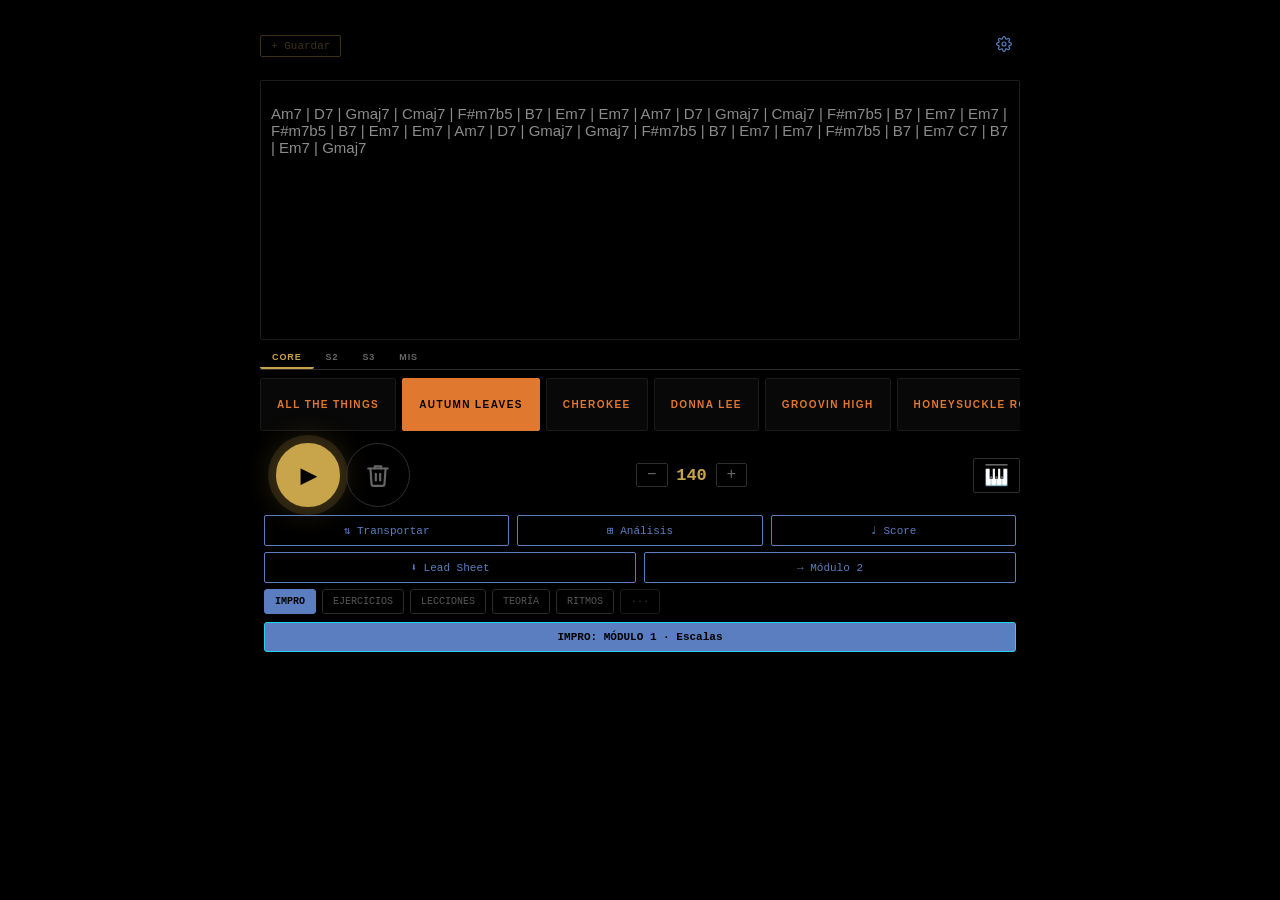
==== commit 0d2c0e2a: "Anclaje compas 1 (47 a 71 por ciento)" ====
--- a/barry_harris.html
+++ b/barry_harris.html
@@ -2,24 +2,60 @@
 <html lang="es">
 <head>
 <meta charset="UTF-8">
-  <link rel="preconnect" href="https://fonts.googleapis.com">
-  <link href="https://fonts.googleapis.com/css2?family=Inter:wght@300;400;500;600&display=swap" rel="stylesheet">
 <meta name="viewport" content="width=device-width, initial-scale=1.0, maximum-scale=1.0, user-scalable=no">
-<title>Barry Harris — Scale System</title>
+<title>Improver</title>
 <style>
   * { box-sizing: border-box; margin: 0; padding: 0; }
+
+  /* Overlay de aviso de rotación — se muestra cuando la orientación actual
+     no está permitida para la pantalla activa. Ver ORIENTATION_CONFIG en JS. */
+  #orientation-lock-overlay {
+    display: none;
+    position: fixed;
+    inset: 0;
+    background: #000;
+    z-index: 999999;
+    align-items: center;
+    justify-content: center;
+    flex-direction: column;
+    text-align: center;
+    padding: 40px 24px;
+  }
+  #orientation-lock-overlay.visible { display: flex; }
+  #orientation-lock-overlay .rotate-icon {
+    font-size: 48px;
+    margin-bottom: 16px;
+    opacity: 0.6;
+    animation: rotateHint 2s ease-in-out infinite;
+  }
+  @keyframes rotateHint {
+    0%, 100% { transform: rotate(0deg); }
+    50% { transform: rotate(-90deg); }
+  }
+  #orientation-lock-overlay .msg {
+    color: #888;
+    font-size: 14px;
+    font-family: var(--mono, monospace);
+  }
 
   :root {
     --bg: #000;
     --surface: #000;
     --border: #2e2e2e;
+    --border-dark: #2a2a2a;
+    --border-darker: #1a1a1a;
+    --border-subtle: #1e1e1e;
+    --surface-2: #161616;
     --text: #e8e8e8;
     --dim: #666;
     --amber: #c8a44a;
-    --green: #5a9e6f;
     --red: #c05a5a;
     --blue: #5a7ec0;
+    --orange: #e07830;
     --mono: 'Courier New', monospace;
+    --sans: 'Futura Condensed', 'Futura', 'Century Gothic', Arial, sans-serif;
+    --radius: 4px;
+    --radius-sm: 2px;
   }
 
   body {
@@ -33,6 +69,9 @@
   }
 
   .wrap { max-width: 760px; margin: 0 auto; position: relative; }
+  body.is-playing {
+    min-height: 0 !important;
+  }
 
   header {
     padding-bottom: 8px;
@@ -47,94 +86,32 @@
     text-transform: uppercase;
   }
 
-  .input-area { margin-bottom: 10px; }
-body.is-playing .library-section { display: none !important; }
+body.cp-visual .ex-tabs,
+body.cp-visual .ex-panel,
+body.cp-visual #output,
+body.cp-visual .context-row,
+body.cp-visual .btn-row,
+body.cp-visual .audio-controls-row,
+body.cp-visual .tools-row,
+body.cp-visual .transpose-area { display: none !important; }
+body.cp-visual #cp-tile-row { padding-bottom: 10px; }
+body.cp-visual #cp-prog-map {
+  flex: 1;
+  overflow-y: auto;
+  -webkit-overflow-scrolling: touch;
+  padding: 8px 12px;
+  box-sizing: border-box;
+  min-height: 0;
+}
     margin-top: 24px;
     padding-top: 16px;
     border-top: 1px solid var(--border);
-  }
-  .library-header {
-    display: flex;
-    align-items: center;
-    justify-content: space-between;
-    margin-bottom: 10px;
-  }
-  .library-title {
-    font-size: 10px;
-    color: var(--dim);
-    text-transform: uppercase;
-    letter-spacing: 0.12em;
-    font-family: var(--sans);
   }
   .library-save-row {
     display: flex;
     gap: 6px;
     margin-bottom: 10px;
   }
-  .library-name-input {
-    flex: 1;
-    background: #050505;
-    border: 1px solid var(--border);
-    color: var(--text);
-    font-family: var(--sans);
-    font-size: 12px;
-    padding: 6px 10px;
-    border-radius: var(--radius-sm);
-    outline: none;
-  }
-  .library-name-input:focus { border-color: var(--amber); }
-  .library-list {
-    display: flex;
-    flex-direction: column;
-    gap: 6px;
-  }
-  .library-item-wrap {
-    position: relative;
-    overflow: hidden;
-    border-radius: var(--radius-sm);
-    margin-bottom: 6px;
-  }
-  .library-item-del-bg {
-    position: absolute;
-    right: 0; top: 0; bottom: 0;
-    width: 72px;
-    background: var(--red);
-    display: flex;
-    align-items: center;
-    justify-content: center;
-    color: #fff;
-    font-size: 12px;
-    font-family: var(--sans);
-    font-weight: 600;
-    cursor: pointer;
-  }
-  .library-item {
-    display: flex;
-    align-items: center;
-    background: #080808;
-    border: 1px solid var(--border);
-    border-radius: var(--radius-sm);
-    padding: 12px 14px;
-    cursor: pointer;
-    position: relative;
-    transform: translateX(0);
-    transition: transform 0.2s ease;
-    user-select: none;
-  }
-  .library-item.swiped { transform: translateX(-72px); }
-  .library-item-name {
-    flex: 1;
-    font-size: 13px;
-    font-family: var(--sans);
-    color: var(--text);
-    letter-spacing: 0.02em;
-  }
-  .library-load-row {
-    display: flex;
-    gap: 6px;
-    align-items: center;
-  }
-
   label {
     display: block;
     color: var(--dim);
@@ -155,7 +132,7 @@
     resize: none;
     min-height: 260px;
     outline: none;
-    border-radius: 2px;
+    border-radius: var(--radius-sm);
   }
 
   textarea:focus { border-color: var(--amber); }
@@ -210,7 +187,7 @@
     position: absolute;
     inset: 0;
     background: rgba(5,5,5,0.96);
-    border-top: 1px solid #1e1e1e;
+    border-top: 1px solid var(--border-subtle);
     backdrop-filter: blur(20px);
     -webkit-backdrop-filter: blur(20px);
     z-index: 600;
@@ -243,14 +220,6 @@
   }
   .settings-section {
     margin-bottom: 24px;
-  }
-  .settings-section-title {
-    font-size: 9px;
-    color: #333;
-    text-transform: uppercase;
-    letter-spacing: 0.12em;
-    font-family: var(--sans);
-    margin-bottom: 10px;
   }
   .settings-row {
     display: flex;
@@ -262,13 +231,106 @@
     font-family: var(--sans);
     color: var(--red);
   }
-  .settings-row > span { color: #4a9; text-transform: uppercase; font-size: 11px; letter-spacing: 0.08em; }
+  .settings-row > span { color: var(--text); text-transform: none; font-size: 12px; letter-spacing: normal; }
+  .tool-btn { flex:1; font-size:11px; padding:8px 4px; color:var(--blue); border-color:var(--blue); text-align:center; }
+  .cat-btn { flex-shrink:0; font-size:10px; padding:6px 10px; color:#555; background:none; border:1px solid var(--border-dark); border-radius:3px; white-space:nowrap; }
+  .settings-link-btn { font-size:10px; padding:3px 8px; color:var(--dim); border:1px solid #222; background:none; border-radius:3px; cursor:pointer; }
+  .settings-select { background:#111; border:1px solid #222; color:#aaa; font-size:11px; padding:4px 8px; border-radius:3px; outline:none; }
+  .settings-section-header { font-size:9px; color:var(--amber); text-transform:uppercase; letter-spacing:0.1em; font-weight:700; margin-bottom:8px; }
+  .meta-label { font-size:8px; color:#444; }
+  #clean-preview.visible { display: block !important; }
+
+  /* Filas compactas de settings (padding reducido) */
+  .settings-row-compact {
+    display: flex;
+    justify-content: space-between;
+    align-items: center;
+    padding: 6px 0;
+    border-bottom: 1px solid #111;
+  }
+
+  /* Flex row sin padding extra */
+  .flex-between { display: flex; justify-content: space-between; align-items: center; }
+
+  /* Tab bar de settings */
+  .stab-bar { display: flex; height: 38px; border-bottom: 1px solid var(--border-darker); flex-shrink: 0; }
+
+  /* Botón de tab de settings */
+  .stab-btn {
+    flex: 1;
+    padding: 8px 4px;
+    background: none;
+    border: none;
+    border-bottom: 2px solid transparent;
+    color: var(--dim);
+    font-size: 10px;
+    font-weight: 700;
+    text-transform: uppercase;
+    letter-spacing: 0.08em;
+    cursor: pointer;
+    white-space: nowrap;
+  }
+
+  /* Botón activo de tab de settings */
+  .stab-btn.active { color: var(--blue); border-color: var(--blue); }
+
+  /* Tabla del LAB */
+  .lab-table { width: 100%; border-collapse: collapse; font-size: 10px; margin-bottom: 16px; }
+
+  /* Botón de acción compacto */
+  .btn-compact {
+    flex-shrink: 0;
+    font-size: 10px;
+    padding: 6px 10px;
+    color: #555;
+    background: none;
+    border: 1px solid var(--border-dark);
+    border-radius: 3px;
+    cursor: pointer;
+  }
+
+  /* Botón de acción activo */
+  .btn-compact.active { color: var(--blue); border-color: var(--blue); }
+
+  /* Botones de módulos deshabilitados en el roller */
+  .roller-btn-disabled {
+    flex: 0 0 100%;
+    font-size: 11px;
+    padding: 8px 4px;
+    color: #555;
+    background: none;
+    border: 1px solid var(--border-dark);
+    border-radius: 3px;
+    cursor: default;
+    scroll-snap-align: start;
+    box-sizing: border-box;
+  }
+
+  .toast {
+    position: fixed;
+    bottom: 90px;
+    left: 50%;
+    transform: translateX(-50%) translateY(10px);
+    background: rgba(20,20,20,0.95);
+    color: var(--text);
+    font-size: 12px;
+    padding: 10px 18px;
+    border-radius: 8px;
+    border: 1px solid var(--border-dark);
+    box-shadow: 0 4px 16px rgba(0,0,0,0.4);
+    opacity: 0;
+    pointer-events: none;
+    transition: opacity 0.25s ease, transform 0.25s ease;
+    z-index: 500;
+    max-width: 80vw;
+    text-align: center;
+  }
+  .toast.visible {
+    opacity: 1;
+    transform: translateX(-50%) translateY(0);
+  }
   body { -webkit-user-select: none; user-select: none; -webkit-touch-callout: none; -webkit-tap-highlight-color: transparent; }
   textarea, input[type="text"] { -webkit-user-select: text; user-select: text; }
-  button { -webkit-user-select: none; user-select: none; -webkit-touch-callout: none; }
-
-  .hint { color: var(--dim); font-size: 11px; margin-top: 6px; }
-  .hint span { color: var(--amber); }
 
   .btn-row { display: flex; gap: 8px; margin-top: 8px; flex-wrap: wrap; }
 
@@ -280,30 +342,22 @@
     font-size: 13px;
     padding: 8px 18px;
     cursor: pointer;
-    border-radius: 2px;
+    border-radius: var(--radius-sm);
     transition: border-color 0.15s, color 0.15s;
+    -webkit-user-select: none;
+    user-select: none;
+    -webkit-touch-callout: none;
   }
 
   button:hover { border-color: var(--amber); color: var(--amber); }
   button.primary:not(.btn-play-all) { border-color: var(--amber); color: var(--amber); }
   button.primary:not(.btn-play-all):hover { background: var(--amber); color: #111; }
 
-  .examples {
-    display: flex;
-    flex-wrap: nowrap;
-    gap: 6px;
-    margin-top: 8px;
-    overflow-x: auto;
-    -webkit-overflow-scrolling: touch;
-    padding-bottom: 4px;
-  }
-  .examples::-webkit-scrollbar { display: none; }
-
   .ex-btn {
     font-size: 10px;
     padding: 20px 16px;
-    color: #e07830;
-    border-color: #1a1a1a;
+    color: var(--orange);
+    border-color: var(--border-darker);
     background: #080808;
     white-space: nowrap;
     flex-shrink: 0;
@@ -313,23 +367,22 @@
     font-weight: 600;
     border-radius: var(--radius-sm);
     transition: none;
-  }
-  .ex-btn:hover { border-color: #e07830; background: #0f0a05; }
-  .ex-btn.active { color: #000 !important; background: #e07830 !important; border-color: #e07830 !important; font-weight: bold; }
-  .ex-btn { -webkit-tap-highlight-color: transparent; }
+    -webkit-tap-highlight-color: transparent;
+  }
+  .ex-btn:hover { border-color: var(--orange); background: #0f0a05; }
+  .ex-btn.active { color: #000 !important; background: var(--orange) !important; border-color: var(--orange) !important; font-weight: bold; }
 
   .ex-tabs { display:flex; gap:0; border-bottom:1px solid var(--border); margin-bottom:0; }
-  .ex-tab { font-size:9px; font-family:Arial,sans-serif; font-weight:600; letter-spacing:0.1em; text-transform:uppercase; padding:5px 12px; color:var(--dim); background:none; border:none; border-bottom:2px solid transparent; cursor:pointer; -webkit-tap-highlight-color:transparent; }
+  .ex-tab { font-size:9px; font-family:Arial, sans-serif; font-weight:600; letter-spacing:0.1em; text-transform:uppercase; padding:5px 12px; color:var(--dim); background:none; border:none; border-bottom:2px solid transparent; cursor:pointer; -webkit-tap-highlight-color:transparent; }
   .ex-tab.active { color:var(--amber); border-bottom-color:var(--amber); }
   .ex-panel { display:none; flex-wrap:nowrap; gap:6px; overflow-x:auto; -webkit-overflow-scrolling:touch; padding-bottom:4px; scrollbar-width:none; margin-top:8px; }
   .ex-panel::-webkit-scrollbar { display:none; }
   .ex-panel.active { display:flex; }
-  .lib-ex-btn { font-size:10px; padding:20px 16px; color:var(--blue); border-color:#1a1a2a; background:#080810; white-space:nowrap; flex-shrink:0; text-transform:uppercase; letter-spacing:0.14em; font-family:Arial,sans-serif; font-weight:600; border-radius:var(--radius-sm); -webkit-tap-highlight-color:transparent; }
+  .lib-ex-btn { font-size:10px; padding:20px 16px; color:var(--blue); border-color:#1a1a2a; background:#080810; white-space:nowrap; flex-shrink:0; text-transform:uppercase; letter-spacing:0.14em; font-family:Arial, sans-serif; font-weight:600; border-radius:var(--radius-sm); -webkit-tap-highlight-color:transparent; }
   .lib-ex-btn.active { color:#000 !important; background:var(--blue) !important; border-color:var(--blue) !important; }
 
   #output { margin-top: 32px; }
 
-  
   .bar-row {
     display: grid;
     grid-template-columns: 28px 1fr auto;
@@ -341,7 +394,129 @@
   /* Resaltado minimalista — solo diferencia de tono */
   body.is-playing:not(.bar-highlight-off) .bar-row.active-bar-row,
   body.is-playing:not(.bar-highlight-off) .bar-row[data-type].active-bar-row {
-    background: #161616 !important;
+    background: var(--surface-2) !important;
+  }
+
+  /* Modo visual sincronizado — resaltado prominente */
+  body.is-playing.visual-sync-on .bar-row.active-bar-row {
+    background: #0d0d1a !important;
+    border-left: 3px solid var(--amber) !important;
+    transition: border-color 0.1s ease, background 0.1s ease;
+  }
+  body.is-playing.visual-sync-on .bar-row.active-bar-row .bar-chord-name {
+    color: var(--amber) !important;
+  }
+  body.is-playing.visual-sync-on .bar-row:not(.active-bar-row) {
+    opacity: 0.45;
+    transition: opacity 0.15s ease;
+  }
+  body.is-playing.visual-sync-on .bar-row.active-bar-row {
+    opacity: 1;
+  }
+
+  /* ── REAL BOOK MODE ─────────────────────────────────────────────────────── */
+  /* Activo solo con body.is-playing.visual-sync-on                            */
+
+  /* Override paginación — mostrar todos los compases */
+  body.is-playing.visual-sync-on .bar-row {
+    display: flex !important;
+  }
+
+  body.is-playing.visual-sync-on #output {
+    background: #080808 !important;
+    border-radius: 8px !important;
+    padding: 0 !important;
+    border: 1px solid var(--border-darker) !important;
+  }
+
+  body.is-playing.visual-sync-on .bar-row {
+    display: flex !important;
+    flex-direction: column !important;
+    padding: 14px 12px 12px !important;
+    border: none !important;
+    border-right: 1px solid var(--border-subtle) !important;
+    border-bottom: 1px solid var(--border-subtle) !important;
+    background: #080808 !important;
+    border-radius: 0 !important;
+    box-shadow: none !important;
+    margin: 0 !important;
+    min-height: 80px !important;
+    gap: 0 !important;
+    opacity: 1 !important;
+    transition: background 0.12s ease !important;
+  }
+
+  /* Número de compás — pequeño, discreto, arriba izquierda */
+  body.is-playing.visual-sync-on .bar-num {
+    visibility: visible !important;
+    font-size: 9px !important;
+    color: var(--border-dark) !important;
+    font-family: 'Courier New', monospace !important;
+    margin-bottom: 6px !important;
+    line-height: 1 !important;
+  }
+
+  /* Nombre del acorde — protagonista */
+  body.is-playing.visual-sync-on .bar-chord-name {
+    font-family: Georgia, 'Times New Roman', serif !important;
+    font-size: 26px !important;
+    font-weight: normal !important;
+    color: #e8e8e8 !important;
+    letter-spacing: -0.01em !important;
+    line-height: 1.1 !important;
+    margin-bottom: 4px !important;
+  }
+
+  /* Meta — escala y dirección, pequeño */
+  body.is-playing.visual-sync-on .bar-meta {
+    font-size: 9px !important;
+    color: var(--border-dark) !important;
+    margin-top: 0 !important;
+    gap: 4px !important;
+  }
+  body.is-playing.visual-sync-on .meta-scale {
+    color: var(--border-dark) !important;
+  }
+  body.is-playing.visual-sync-on .meta-dir-up,
+  body.is-playing.visual-sync-on .meta-dir-down,
+  body.is-playing.visual-sync-on .meta-dir-split {
+    color: var(--border-dark) !important;
+  }
+
+  /* Notas — ocultas en modo Real Book */
+  body.is-playing.visual-sync-on .bar-notes {
+    display: none !important;
+  }
+
+  /* Compás activo — subrayado tipo lápiz */
+  body.is-playing.visual-sync-on .bar-row.active-bar-row {
+    background: #0e0e0e !important;
+    border-left: none !important;
+    opacity: 1 !important;
+  }
+  body.is-playing.visual-sync-on .bar-row.active-bar-row .bar-chord-name {
+    color: #ffffff !important;
+    border-bottom: 2px solid var(--amber) !important;
+    padding-bottom: 2px !important;
+  }
+  body.is-playing.visual-sync-on .bar-row.active-bar-row .bar-num {
+    color: var(--amber) !important;
+  }
+  body.is-playing.visual-sync-on .bar-row.active-bar-row .bar-meta {
+    color: #444 !important;
+  }
+  body.is-playing.visual-sync-on .bar-row.active-bar-row .meta-scale {
+    color: #444 !important;
+  }
+
+  /* Filas anteriores al grupo activo — atenuadas */
+  body.is-playing.visual-sync-on .bar-row.played-bar {
+    opacity: 0.3 !important;
+  }
+
+  /* Número de compás activo visible */
+  body.is-playing.visual-sync-on .bar-num.active-bar {
+    color: var(--amber) !important;
   }
 
   /* Modo reproducción: 4 compases llenan la pantalla sin scroll */
@@ -381,8 +556,8 @@
   body.is-playing .bar-row[data-type="dim"] { background: #000; border: none; }
   body.is-playing .bar-chord-name {
     font-size: 28px;
-    letter-spacing: 0.01em;
-    font-family: Arial, sans-serif;
+    letter-spacing: -0.01em;
+    font-family: Georgia, 'Times New Roman', serif;
   }
   body.is-playing .bar-meta {
     font-size: 11px;
@@ -406,12 +581,6 @@
   body.is-playing .bar-meta {
     font-size: 12px;
   }
-  body.is-playing .note-btn {
-    font-size: 15px;
-    padding: 6px 10px;
-    min-width: 34px;
-  }
-
   .bar-num {
     color: var(--dim);
     font-size: 11px;
@@ -419,20 +588,28 @@
     text-align: right;
   }
 
-  .bar-main {}
-
   @keyframes chordFadeIn {
     from { opacity: 0.2; }
     to   { opacity: 1; }
   }
   .bar-chord-name {
+    font-family: Georgia, 'Times New Roman', serif;
     font-size: 15px;
-    color: var(--amber);
-    font-weight: bold;
+    color: #e8e8e8;
+    font-weight: normal;
     line-height: 1.3;
   }
   .bar-chord-name.flash {
     animation: chordFadeIn 0.4s ease forwards;
+  }
+
+  /* Compás activo en modo normal — mismo patrón que Fakebook: opacidad */
+  body.is-playing:not(.visual-sync-on) .bar-row:not(.active-bar-row) {
+    opacity: 0.45;
+    transition: opacity 0.15s ease;
+  }
+  body.is-playing:not(.visual-sync-on) .bar-row.active-bar-row {
+    opacity: 1;
   }
 
   .bar-meta {
@@ -444,10 +621,11 @@
     align-items: center;
   }
 
-  .meta-scale { color: var(--green); letter-spacing: 0.04em; }
-  .meta-dir-up { color: var(--green); }
-  .meta-dir-down { color: var(--red); }
+  .meta-scale { color: #e0883a; letter-spacing: 0.04em; }
+  .meta-dir-up,
+  .meta-dir-down,
   .meta-dir-split { color: var(--blue); }
+  .meta-dir-arrow { color: #fff; font-size: 1.3em; font-weight: 700; }
 
   .bar-notes {
     display: flex;
@@ -457,14 +635,10 @@
     margin-top: 6px;
   }
 
-  .note { display: inline-block; padding: 3px 7px; font-size: 13px; color: var(--text); border: 1px solid #2a2a2a; background: #161616; margin: 1px; border-radius: 2px; transition: transform 0.08s ease, border-color 0.08s; transform: scale(1); }
-  .note.active { transform: scale(1.1) !important; border-color: var(--amber) !important; color: var(--amber) !important; background: #161616 !important; }
-  .note.chromatic { }
-  .note.root { }
-
+  .note { display: inline-block; padding: 3px 7px; font-size: 13px; color: var(--text); border: 1px solid var(--border-dark); background: var(--surface-2); margin: 1px; border-radius: var(--radius-sm); transition: transform 0.08s ease, border-color 0.08s; transform: scale(1); }
+  .note.active { transform: scale(1.1) !important; border-color: var(--amber) !important; color: var(--amber) !important; background: var(--surface-2) !important; }
   .arrow { color: var(--dim); font-size: 11px; margin: 0 2px; align-self: center; }
 
-  
   .btn-play-bar {
     padding: 4px 8px;
     font-size: 11px;
@@ -474,21 +648,6 @@
   }
   .btn-play-bar:hover { color: var(--amber); border-color: var(--amber); }
   .btn-play-bar.playing { color: var(--amber); border-color: var(--amber); }
-
-  
-  .audio-bar {
-    display: none;
-    align-items: center;
-    gap: 14px;
-    flex-wrap: wrap;
-    margin-top: 20px;
-    padding: 10px 14px;
-    border: 1px solid var(--border);
-    border-radius: 2px;
-  }
-  .audio-bar.visible { display: flex; }
-
-  .audio-label { color: var(--dim); font-size: 11px; text-transform: uppercase; letter-spacing: 0.08em; }
 
   .bpm-display { color: var(--amber); font-size: 16px; font-weight: bold; min-width: 36px; text-align: center; }
 
@@ -499,7 +658,7 @@
     height: 2px;
     background: var(--border);
     outline: none;
-    border-radius: 2px;
+    border-radius: var(--radius-sm);
   }
   input[type=range]::-webkit-slider-thumb {
     -webkit-appearance: none;
@@ -521,7 +680,7 @@
   .swing-toggle input { display: none; }
   .swing-pip {
     width: 30px; height: 16px;
-    background: #1a1a1a;
+    background: var(--border-darker);
     border: 1px solid var(--border);
     border-radius: 8px;
     position: relative;
@@ -571,7 +730,7 @@
     margin-bottom: 24px;
     padding: 14px 16px;
     border: 1px solid var(--border);
-    border-radius: 2px;
+    border-radius: var(--radius-sm);
     display: none;
   }
 
@@ -601,11 +760,6 @@
     font-weight: bold;
   }
 
-  .semitone-label {
-    color: var(--dim);
-    font-size: 11px;
-  }
-
   .transpose-preview {
     display: none;
   }
@@ -619,7 +773,6 @@
     font-size: 16px;
   }
 
-  
   .top-controls {
     display: none;
     position: sticky;
@@ -635,12 +788,6 @@
   }
   .top-controls.visible { display: flex; }
 
-  .top-ctl-group {
-    display: flex;
-    align-items: center;
-    gap: 8px;
-  }
-
   .top-divider {
     width: 1px;
     height: 20px;
@@ -648,13 +795,6 @@
     flex-shrink: 0;
   }
 
-  
-  .view-toggle {
-    display: flex;
-    border: 1px solid var(--border);
-    border-radius: 2px;
-    overflow: hidden;
-  }
   .view-btn {
     padding: 4px 12px;
     font-size: 11px;
@@ -671,7 +811,6 @@
   .view-btn.active { background: var(--amber); color: #111; }
   .view-btn + .view-btn { border-left: 1px solid var(--border); }
 
-  
   .bar-num {
     font-size: 15px;
     font-weight: bold;
@@ -693,7 +832,7 @@
   }
 
   .audio-controls-row {
-    display: flex;
+    display: none;
     align-items: center;
     gap: 12px;
     flex-wrap: nowrap;
@@ -705,6 +844,14 @@
     border: 1px solid var(--border);
     border-radius: var(--radius);
     white-space: nowrap;
+  }
+  /* La fila de controles (Swing/Metro/Loop/Cuenta) solo aparece en reproducción */
+  body.is-playing .audio-controls-row {
+    display: flex !important;
+  }
+  /* Sus labels internos deben verse pese a la regla general que oculta labels en reproducción */
+  body.is-playing .audio-controls-row label {
+    display: inline-flex !important;
   }
   .audio-controls-row::-webkit-scrollbar { display: none; }
   .audio-controls-row .swing-toggle { flex-shrink: 0; }
@@ -756,7 +903,7 @@
     font-family: var(--mono);
     font-size: 12px;
     padding: 4px 8px;
-    border-radius: 2px;
+    border-radius: var(--radius-sm);
     outline: none;
     cursor: pointer;
   }
@@ -767,28 +914,16 @@
     color: var(--amber);
     font-style: italic;
   }
-  .ctx-detected.badge {
-    font-style: normal;
-    background: transparent;
-    color: var(--red);
-    border: 1px solid var(--red);
-    border-radius: 2px;
-    padding: 2px 7px;
-    font-size: 10px;
-    text-transform: uppercase;
-    letter-spacing: 0.08em;
-  }
-
-  
-
-  
   /* Vista mínima: solo acorde (default) */
+  body.is-playing #output .bar-meta { display: none; }
   .bar-notes { display: none; }
   .bar-full-info { display: none; }
-  /* Vista compacta: acorde + notas */
-  .compact-view .bar-notes { display: block; }
+  /* Vista compacta: acorde + escala/dirección, sin notas detalladas */
+  body.is-playing #output.compact-view .bar-meta { display: flex; }
+  .compact-view .bar-notes { display: none; }
   .compact-view .bar-full-info { display: none; }
-  /* Vista expandida: acorde + notas + análisis */
+  /* Vista expandida: acorde + escala/dirección + notas + análisis */
+  body.is-playing #output.full-view .bar-meta { display: flex; }
   .full-view .bar-notes { display: block; }
 
   .bar-full-info {
@@ -809,11 +944,7 @@
     .bar-num { font-size: 18px; }
   }
 
-
 body.is-playing .tools-row,
-body.is-playing .view-toggle,
-body.is-playing .hint,
-body.is-playing .examples,
 body.is-playing .ex-tabs,
 body.is-playing .ex-panel,
 body.is-playing .library-save-row,
@@ -823,32 +954,173 @@
 body.is-playing header,
 body.is-playing label,
 body.is-playing .tonal-center-box,
-body.is-playing .audio-controls-row,
 body.is-playing .btn-row {
   display: none !important;
 }
+body.is-playing #playing-title-row {
+  display: flex !important;
+}
 body.is-playing #playing-title {
   display: block !important;
 }
 
 body.is-playing .top-controls {
   padding: 4px 14px;
-}
-body.is-playing #output {
+  position: fixed !important;
+  bottom: 0 !important;
+  top: auto !important;
+  left: 0 !important;
+  right: 0 !important;
+  border-bottom: none !important;
+  border-top: 1px solid var(--border) !important;
+  margin-bottom: 0 !important;
+  z-index: 150 !important;
+}
+body.is-playing.visual-sync-on #output {
   margin-top: 0;
-}
+  padding-bottom: 80px !important;
+}
+
+/* Paginación fakebook — clase fb-hidden */
+body.is-playing .bar-row.fb-hidden {
+  display: none !important;
+}
+body.is-playing.visual-sync-on .bars-wrapper {
+  display: grid !important;
+  grid-template-columns: repeat(3, 1fr) !important;
+  gap: 0 !important;
+  border: none !important;
+  border-radius: 0 !important;
+  overflow: hidden !important;
+}
+
+/* Flip container */
+body.is-playing.visual-sync-on .bar-row {
+  background: #080808 !important;
+  border: none !important;
+  border-right: 1px solid var(--border-subtle) !important;
+  border-bottom: 1px solid var(--border-subtle) !important;
+  padding: 0 !important;
+  margin: 0 !important;
+  min-height: 110px !important;
+  cursor: pointer !important;
+  position: relative !important;
+  overflow: hidden !important;
+  -webkit-tap-highlight-color: transparent !important;
+}
+body.is-playing.visual-sync-on .bar-row.flipped {
+  background: #0d0d0d !important;
+}
+
+/* Cara frontal — número + acorde, ocultar al flip */
+body.is-playing.visual-sync-on .bar-row .bar-num,
+body.is-playing.visual-sync-on .bar-row .bar-chord-name {
+  backface-visibility: hidden !important;
+  -webkit-backface-visibility: hidden !important;
+  position: relative !important;
+  z-index: 1 !important;
+  transition: opacity 0.15s !important;
+}
+body.is-playing.visual-sync-on .bar-row.flipped .bar-num,
+body.is-playing.visual-sync-on .bar-row.flipped .bar-chord-name {
+  opacity: 0 !important;
+}
+
+/* Cara trasera — meta info */
+body.is-playing.visual-sync-on .bar-row .bar-meta {
+  position: absolute !important;
+  inset: 0 !important;
+  display: flex !important;
+  flex-direction: column !important;
+  justify-content: center !important;
+  padding: 10px !important;
+  background: #0d0d0d !important;
+  color: #888 !important;
+  gap: 4px !important;
+  z-index: 2 !important;
+  opacity: 0 !important;
+  transition: opacity 0.15s ease !important;
+  font-size: 11px !important;
+  visibility: visible !important;
+  pointer-events: none !important;
+}
+body.is-playing.visual-sync-on .bar-row.flipped .bar-meta {
+  opacity: 1 !important;
+  pointer-events: auto !important;
+}
+body.is-playing.visual-sync-on .bar-row .bar-meta * {
+  visibility: visible !important;
+  display: inline !important;
+}
+
+/* Número de compás */
+body.is-playing.visual-sync-on .bar-num {
+  visibility: visible !important;
+  font-size: 9px !important;
+  color: var(--border-dark) !important;
+  font-family: 'Courier New', monospace !important;
+  padding: 10px 10px 0 !important;
+  display: block !important;
+}
+
+.chord-suffix {
+  font-size: 0.62em;
+  vertical-align: 0.1em;
+  letter-spacing: 0;
+  margin-left: 0.15em;
+}
+
+/* Reducir tamaño de 'm' minúscula en acordes menores en modo fakebook */
+body.is-playing.visual-sync-on .bar-chord-name {
+  font-family: Georgia, 'Times New Roman', serif !important;
+  font-size: 24px !important;
+  font-weight: normal !important;
+  color: #e8e8e8 !important;
+  letter-spacing: -0.01em !important;
+  line-height: 1.1 !important;
+  padding: 4px 10px 10px !important;
+  display: block !important;
+}
+
+/* Cara trasera escala */
+body.is-playing.visual-sync-on .bar-row .bar-meta .meta-scale {
+  color: #e0883a !important;
+  font-size: 11px !important;
+}
+body.is-playing.visual-sync-on .bar-row .bar-meta .meta-dir-up,
+body.is-playing.visual-sync-on .bar-row .bar-meta .meta-dir-down,
+body.is-playing.visual-sync-on .bar-row .bar-meta .meta-dir-split { color: var(--blue) !important; }
+body.is-playing.visual-sync-on .bar-row .bar-meta .meta-dir-arrow { color: #fff !important; font-size: 1.3em !important; font-weight: 700 !important; }
+
+/* Ocultar todo excepto número y acorde en cara frontal */
+body.is-playing.visual-sync-on .bar-row .bar-notes,
+body.is-playing.visual-sync-on .bar-row .note,
+body.is-playing.visual-sync-on .bar-row .bar-main > *:not(.bar-chord-name):not(.bar-num):not(.bar-meta) {
+  display: none !important;
+}
+
+/* Compás activo */
+body.is-playing.visual-sync-on .bar-row.active-bar-row .bar-chord-name {
+  color: #ffffff !important;
+  border-bottom: 2px solid var(--amber) !important;
+  padding-bottom: 2px !important;
+}
+body.is-playing.visual-sync-on .bar-row.active-bar-row .bar-num { color: var(--amber) !important; }
+
+/* Compases pasados */
+body.is-playing.visual-sync-on .bar-row.played-bar:not(.flipped) { opacity: 0.35 !important; }
+body.is-playing.visual-sync-on .bar-row.flipped { opacity: 1 !important; }
 
 #playing-title {
   display: none;
-  font-size: 11px;
+  font-size: 15px;
   color: var(--amber);
   padding: 8px 0 4px;
   font-family: var(--sans);
-  letter-spacing: 0.2em;
-  font-weight: 600;
-  opacity: 0.8;
-}
-
+  letter-spacing: 0.15em;
+  font-weight: 700;
+  opacity: 0.9;
+}
 
 .tonal-center-box {
   display: flex;
@@ -858,7 +1130,7 @@
   padding: 8px 14px;
   background: #1a1a00;
   border: 1px solid #4a4400;
-  border-radius: 2px;
+  border-radius: var(--radius-sm);
   margin-bottom: 10px;
   font-size: 12px;
 }
@@ -866,8 +1138,6 @@
 .tc-key { color: var(--amber); font-weight: 600; font-size: 14px; }
 .tc-scale { color: #888; font-size: 11px; }
 .tc-pct { color: var(--dim); font-size: 10px; margin-left: auto; }
-.diatonic-tag { font-size: 9px; color: #4a4; border: 1px solid #4a4; padding: 1px 4px; border-radius: 2px; margin-left: 4px; }
-.non-diatonic-tag { font-size: 9px; color: #a44; border: 1px solid #a44; padding: 1px 4px; border-radius: 2px; margin-left: 4px; }
 
 .float-controls {
   display: none;
@@ -925,44 +1195,52 @@
   display: none !important;
 }
 
-
 .progress-bar-wrap {
   display: none;
   width: 100%;
-  padding: 8px 0;
+  padding: 16px 0;
   cursor: pointer;
   touch-action: none;
 }
-body.is-playing .progress-bar-wrap {
+body.is-playing .progress-bar-wrap#progress-bar-wrap-top {
+  display: none;
+}
+#progress-bar-wrap-bottom {
+  display: none;
+}
+body.is-playing #progress-bar-wrap-bottom {
   display: block;
 }
 .progress-bar-track {
   width: 100%;
   height: 3px;
   background: #222;
-  border-radius: 2px;
+  border-radius: var(--radius-sm);
   position: relative;
   overflow: visible;
 }
 .progress-bar-fill {
   height: 3px;
   background: var(--amber);
-  width: 0%;
-  transition: width 0.1s linear;
-  border-radius: 2px;
+  width: 100%;
+  transform: scaleX(0);
+  transform-origin: left center;
+  will-change: transform;
+  border-radius: var(--radius-sm);
   position: relative;
 }
-.progress-bar-fill::after {
-  content: '';
+.progress-bar-dot {
   position: absolute;
-  right: -6px;
   top: 50%;
-  transform: translateY(-50%);
+  left: 0;
   width: 12px;
   height: 12px;
   border-radius: 50%;
   background: var(--amber);
   box-shadow: 0 0 0 3px rgba(200,164,74,0.2);
+  transform: translate(-50%, -50%);
+  will-change: transform;
+  pointer-events: none;
 }
 /* Loop A-B markers */
 .loop-marker {
@@ -996,21 +1274,26 @@
   pointer-events: none;
 }
 
-
-  
 </style>
-  <link rel="stylesheet" href="chordPicker.css">
 </head>
 <body>
-<div class="wrap">
+<div id="orientation-lock-overlay" aria-hidden="true">
+  <div class="rotate-icon">📱</div>
+  <div class="msg">Girá tu teléfono para continuar</div>
+</div>
+<div class="wrap" role="main" aria-label="Barry Harris Improver">
 
   <!-- Sticky top controls: view toggle only — hidden until first analysis -->
-  <div id="playing-title"></div>
-  <div id="beat-marker" style="display:none;position:fixed;top:50%;left:50%;transform:translate(-50%,-50%);font-size:80px;font-weight:900;color:rgba(200,164,74,0.15);font-family:'Futura',Arial,sans-serif;pointer-events:none;z-index:100;user-select:none;transition:opacity 0.05s;"></div>
+  <div id="playing-title-row" style="display:none;align-items:center;justify-content:space-between;padding:0 14px;">
+    <div id="playing-title"></div>
+    <button class="float-btn" id="btn-temp-fakebook" onclick="toggleTempFakebook()" title="Modo Acordes" aria-label="Alternar modo Fakebook con cards de acordes" style="font-size:14px;color:var(--blue);border:1px solid var(--blue);border-radius:4px;padding:4px 8px;flex-shrink:0;">𝄞</button>
+  </div>
+  <div id="beat-marker" style="display:none;position:fixed;bottom:140px;left:50%;transform:translateX(-50%);font-size:60px;font-weight:900;color:rgba(200,164,74,0.25);font-family:'Futura',Arial,sans-serif;pointer-events:none;z-index:100;user-select:none;transition:opacity 0.05s;"></div>
   <div class="progress-bar-wrap" id="progress-bar-wrap-top"
     onclick="scrubClick(event)">
     <div class="progress-bar-track" id="progress-bar-track">
       <div class="progress-bar-fill" id="progress-bar-fill"></div>
+      <div class="progress-bar-dot" id="progress-bar-dot" style="left:0%;"></div>
       <div class="loop-range" id="loop-range" style="display:none;"></div>
       <div class="loop-marker loop-marker-a" id="loop-marker-a" data-label="A" style="display:none;"></div>
       <div class="loop-marker loop-marker-b" id="loop-marker-b" data-label="B" style="display:none;"></div>
@@ -1021,14 +1304,54 @@
 
   <header style="display:flex;justify-content:space-between;align-items:center;padding:0 0 8px;">
     <button id="btn-save-header" onclick="libraryPromptSave()" style="font-size:11px;padding:4px 10px;color:var(--amber);border-color:var(--amber);background:none;opacity:0.3;pointer-events:none;">+ Guardar</button>
-    <button onclick="settingsOpen()" style="padding:4px 8px;background:none;border:none;color:var(--dim);cursor:pointer;"><svg width="16" height="16" viewBox="0 0 24 24" fill="none" stroke="var(--blue)" stroke-width="1.8" stroke-linecap="round" stroke-linejoin="round"><circle cx="12" cy="12" r="3"/><path d="M19.4 15a1.65 1.65 0 0 0 .33 1.82l.06.06a2 2 0 0 1-2.83 2.83l-.06-.06a1.65 1.65 0 0 0-1.82-.33 1.65 1.65 0 0 0-1 1.51V21a2 2 0 0 1-4 0v-.09A1.65 1.65 0 0 0 9 19.4a1.65 1.65 0 0 0-1.82.33l-.06.06a2 2 0 0 1-2.83-2.83l.06-.06A1.65 1.65 0 0 0 4.68 15a1.65 1.65 0 0 0-1.51-1H3a2 2 0 0 1 0-4h.09A1.65 1.65 0 0 0 4.6 9a1.65 1.65 0 0 0-.33-1.82l-.06-.06a2 2 0 0 1 2.83-2.83l.06.06A1.65 1.65 0 0 0 9 4.68a1.65 1.65 0 0 0 1-1.51V3a2 2 0 0 1 4 0v.09a1.65 1.65 0 0 0 1 1.51 1.65 1.65 0 0 0 1.82-.33l.06-.06a2 2 0 0 1 2.83 2.83l-.06.06A1.65 1.65 0 0 0 19.4 9a1.65 1.65 0 0 0 1.51 1H21a2 2 0 0 1 0 4h-.09a1.65 1.65 0 0 0-1.51 1z"/></svg></button>
+    <span id="gamif-badge" onclick="_G.showStats()" role="button" tabindex="0" aria-label="Ver progreso y logros" onkeydown="if(event.key==='Enter')_G.showStats()" style="display:none;font-size:11px;font-weight:700;color:var(--amber);cursor:pointer;padding:4px 10px;border-radius:10px;border:1px solid var(--amber);background:rgba(200,164,74,0.1);-webkit-user-select:none;user-select:none;" title="Ver progreso"></span>
+    <button onclick="settingsOpen()" aria-label="Abrir configuración" style="padding:4px 8px;background:none;border:none;color:var(--dim);cursor:pointer;"><svg aria-hidden="true" width="16" height="16" viewBox="0 0 24 24" fill="none" stroke="var(--blue)" stroke-width="1.8" stroke-linecap="round" stroke-linejoin="round"><circle cx="12" cy="12" r="3"/><path d="M19.4 15a1.65 1.65 0 0 0 .33 1.82l.06.06a2 2 0 0 1-2.83 2.83l-.06-.06a1.65 1.65 0 0 0-1.82-.33 1.65 1.65 0 0 0-1 1.51V21a2 2 0 0 1-4 0v-.09A1.65 1.65 0 0 0 9 19.4a1.65 1.65 0 0 0-1.82.33l-.06.06a2 2 0 0 1-2.83-2.83l.06-.06A1.65 1.65 0 0 0 4.68 15a1.65 1.65 0 0 0-1.51-1H3a2 2 0 0 1 0-4h.09A1.65 1.65 0 0 0 4.6 9a1.65 1.65 0 0 0-.33-1.82l-.06-.06a2 2 0 0 1 2.83-2.83l.06.06A1.65 1.65 0 0 0 9 4.68a1.65 1.65 0 0 0 1-1.51V3a2 2 0 0 1 4 0v.09a1.65 1.65 0 0 0 1 1.51 1.65 1.65 0 0 0 1.82-.33l.06-.06a2 2 0 0 1 2.83 2.83l-.06.06A1.65 1.65 0 0 0 19.4 9a1.65 1.65 0 0 0 1.51 1H21a2 2 0 0 1 0 4h-.09a1.65 1.65 0 0 0-1.51 1z"/></svg></button>
   </header>
 
-
-
-
-    <div class="textarea-row" style="position:relative;"><span id="transpose-badge" style="display:none;position:absolute;top:6px;right:8px;background:var(--blue);color:#000;font-size:9px;font-weight:700;font-family:Arial,sans-serif;padding:2px 7px;border-radius:10px;letter-spacing:0.05em;z-index:10;pointer-events:none;"></span><textarea id="input" placeholder="Am7 | D7 | Gmaj7 | Cmaj7" spellcheck="false" autocomplete="off" autocorrect="off" autocapitalize="off"></textarea>
-
+    <div class="textarea-row" style="position:relative;"><span id="transpose-badge" style="display:none;position:absolute;top:-10px;left:0;background:var(--blue);color:#000;font-size:9px;font-weight:700;font-family:Arial,sans-serif;padding:2px 7px;border-radius:10px;letter-spacing:0.05em;z-index:10;pointer-events:none;"></span><textarea id="input" placeholder="Am7 | D7 | Gmaj7 | Cmaj7" spellcheck="false" autocomplete="off" autocorrect="off" autocapitalize="off" oninput="updateCleanPreview()"></textarea>
+    <div id="clean-preview" onclick="sanitizeChords();updateCleanPreview();" role="button" tabindex="0" aria-label="Limpiar formato de la progresión" onkeydown="if(event.key==='Enter'){sanitizeChords();updateCleanPreview();}" style="display:none;font-size:10px;color:var(--dim);padding:6px 2px 0;line-height:1.4;cursor:pointer;">
+      <span style="color:#444;">Tocá para limpiar →</span> <span id="clean-preview-text" style="color:var(--amber);"></span>
+    </div>
+    <div id="cp-tile-row" style="display:none;width:100%;"></div>
+
+    <!-- Botonera fija del chord picker (visible solo en modo visual) -->
+    <div id="cp-keyboard" style="display:none;position:fixed;inset:0;background:var(--bg);z-index:100;flex-direction:column;">
+
+      <!-- Botón limpiar todo -->
+      <button onclick="cpClearAll()" aria-label="Limpiar todos los acordes del Chord Picker" style="position:absolute;top:8px;right:8px;z-index:101;font-size:10px;padding:4px 10px;color:var(--dim);border:1px solid #333;background:#0a0a0a;border-radius:3px;">🗑 Limpiar</button>
+
+      <!-- Mapa de progresión (flex:1, ocupa todo el espacio sobrante) -->
+      <div id="cp-prog-map" style="flex:1;overflow-y:auto;-webkit-overflow-scrolling:touch;padding:60px 12px 8px;box-sizing:border-box;min-height:0;"></div>
+
+      <!-- Preview acorde -->
+      <div style="display:flex;height:90px;border-bottom:1px solid #1a1a1a;flex-shrink:0;">
+        <div id="cp-preview" onclick="cpAdd()"
+          style="font-family:Arial,sans-serif;font-size:56px;font-weight:900;color:#2a2a2a;letter-spacing:-0.02em;flex:1;display:flex;align-items:center;padding:0 16px;cursor:pointer;background:#0a0a0a;transition:color 0.15s,background 0.15s;user-select:none;-webkit-tap-highlight-color:transparent;">—</div>
+      </div>
+
+      <!-- Fila naturales -->
+      <div class="stab-bar">
+        <div id="cp-roots" style="display:flex;flex:1;"></div>
+      </div>
+
+      <!-- Fila sostenidos -->
+      <div class="stab-bar">
+        <div id="cp-roots-sharp" style="display:flex;flex:1;"></div>
+      </div>
+
+      <!-- Fila bemoles -->
+      <div class="stab-bar">
+        <div id="cp-roots-flat" style="display:flex;flex:1;"></div>
+      </div>
+
+      <!-- Fila calidades + controles -->
+      <div style="display:flex;height:38px;flex-shrink:0;">
+        <div id="cp-quals" style="display:flex;overflow-x:auto;-webkit-overflow-scrolling:touch;scrollbar-width:none;flex:1;"></div>
+        <button onclick="cpClear()" style="background:none;border-left:1px solid #1a1a1a;color:#333;font-size:11px;cursor:pointer;padding:0 8px;flex-shrink:0;">✕</button>
+        <button onclick="toggleInputMode()" style="background:none;border-left:1px solid #1a1a1a;color:var(--amber);font-size:16px;padding:0 10px;cursor:pointer;flex-shrink:0;">🎹</button>
+      </div>
+
+    </div>
 
     <div class="ex-tabs">
       <button class="ex-tab" id="ex-tab-core" onclick="exTabSwitch('core')">Core</button>
@@ -1073,7 +1396,7 @@
         <span class="context-pip"></span>
         Auto
       </label>
-      <select class="ctx-select" id="ctx-select" disabled onchange="analyze()">
+      <select class="ctx-select" id="ctx-select" disabled onchange="analyze()" aria-label="Contexto tonal de la progresión">
         <option value="general">General</option>
         <option value="blues">Blues</option>
         <option value="jazzblues">Jazz Blues</option>
@@ -1086,7 +1409,7 @@
       <!-- Izquierda: Play + Limpiar -->
       <div style="display:flex;gap:6px;align-items:center;padding-left:16px;">
       <button class="btn-play-all primary" onclick="playTickPlay();playAll()">▶︎</button>
-      <button onclick="playTickClear();clearAll()" style="width:64px;height:64px;border-radius:50%;padding:0;color:var(--dim);border-color:var(--border);display:inline-flex;align-items:center;justify-content:center;" title="Limpiar"><svg width="26" height="26" viewBox="0 0 24 24" fill="none" stroke="currentColor" stroke-width="2" stroke-linecap="round" stroke-linejoin="round"><polyline points="3 6 5 6 21 6"/><path d="M19 6l-1 14a2 2 0 01-2 2H8a2 2 0 01-2-2L5 6"/><path d="M10 11v6"/><path d="M14 11v6"/><path d="M9 6V4h6v2"/></svg></button>
+      <button onclick="playTickClear();clearAll()" aria-label="Limpiar progresión" style="width:64px;height:64px;border-radius:50%;padding:0;color:var(--dim);border-color:var(--border);display:inline-flex;align-items:center;justify-content:center;" title="Limpiar"><svg aria-hidden="true" width="26" height="26" viewBox="0 0 24 24" fill="none" stroke="currentColor" stroke-width="2" stroke-linecap="round" stroke-linejoin="round"><polyline points="3 6 5 6 21 6"/><path d="M19 6l-1 14a2 2 0 01-2 2H8a2 2 0 01-2-2L5 6"/><path d="M10 11v6"/><path d="M14 11v6"/><path d="M9 6V4h6v2"/></svg></button>
       </div>
       <!-- Centro: BPM -->
       <div style="flex:1;display:flex;justify-content:center;align-items:center;gap:6px;">
@@ -1135,17 +1458,48 @@
 
     </div>
 
-
   </div>
 
   <!-- ── BIBLIOTECA DE PROGRESIONES ── -->
 
-
   <div class="tools-row" style="display:flex;gap:8px;margin-top:8px;padding:0 4px;">
-      <button id="btn-transpose" onclick="toggleTranspose()" style="flex:1;font-size:11px;padding:8px 4px;color:var(--blue);border-color:var(--blue);text-align:center;">⇅ Transportar</button>
-      <button onclick="openAnalysis()" style="flex:1;font-size:11px;padding:8px 4px;color:var(--blue);border-color:var(--blue);text-align:center;">⊞ Análisis</button>
-      <button onclick="showPentagrama()" style="flex:1;font-size:11px;padding:8px 4px;color:var(--dim);border-color:var(--border);text-align:center;">♩ Penta</button>
+      <button id="btn-transpose" onclick="playTick();toggleTranspose()" class="tool-btn">⇅ Transportar</button>
+      <button onclick="playTick();openAnalysis()" class="tool-btn">⊞ Análisis</button>
+      <button onclick="playTick();showPentagrama()" class="tool-btn">♩ Score</button>
     </div>
+  <div class="tools-row" style="display:flex;gap:8px;margin-top:6px;padding:0 4px;">
+      <button onclick="playTick();exportPDF()" class="tool-btn" aria-label="Exportar Lead Sheet como PDF">⬇ Lead Sheet</button>
+      <button onclick="playTick();openModule2()" class="tool-btn" aria-label="Abrir Módulo 2 con esta progresión">→ Módulo 2</button>
+    </div>
+
+  <!-- Fila de categorías -->
+  <div class="tools-row" id="category-row" style="margin-top:6px;padding:0 4px;">
+    <div style="display:flex;gap:6px;overflow-x:auto;-webkit-overflow-scrolling:touch;scrollbar-width:none;padding-bottom:2px;">
+      <button onclick="playTick();switchCategory('impro')" id="cat-btn-impro" style="flex-shrink:0;font-size:10px;padding:6px 10px;color:#000;background:var(--blue);border-color:var(--blue);border-radius:3px;font-weight:700;white-space:nowrap;">IMPRO</button>
+      <button onclick="playTick();switchCategory('ejercicios')" id="cat-btn-ejercicios" class="cat-btn">EJERCICIOS</button>
+      <button onclick="playTick();switchCategory('lecciones')" id="cat-btn-lecciones" class="cat-btn">LECCIONES</button>
+      <button onclick="playTick();switchCategory('teoria')" id="cat-btn-teoria" class="cat-btn">TEORÍA</button>
+      <button onclick="playTick();switchCategory('ritmos')" id="cat-btn-ritmos" class="cat-btn">RITMOS</button>
+      <button style="flex-shrink:0;font-size:10px;padding:6px 10px;color:#333;background:none;border:1px solid #1a1a1a;border-radius:3px;white-space:nowrap;" disabled>···</button>
+    </div>
+  </div>
+
+  <!-- Fila de módulos de la categoría activa -->
+  <div class="tools-row" id="impro-row" style="margin-top:6px;padding:0 4px;overflow:hidden;">
+    <div style="display:flex;overflow-x:auto;-webkit-overflow-scrolling:touch;scrollbar-width:none;scroll-snap-type:x mandatory;">
+      <button onclick="playTick();openModuleDialog(1)" style="flex:0 0 100%;font-size:11px;padding:8px 4px;color:#000;background:var(--blue);border:1px solid #22d3ee;border-radius:3px;font-weight:700;scroll-snap-align:start;box-sizing:border-box;">IMPRO: MÓDULO 1 · Escalas</button>
+      <button class="roller-btn-disabled" disabled>IMPRO: MÓDULO 2 · —</button>
+      <button class="roller-btn-disabled" disabled>IMPRO: MÓDULO 3 · —</button>
+      <button class="roller-btn-disabled" disabled>IMPRO: MÓDULO 4 · —</button>
+      <button class="roller-btn-disabled" disabled>IMPRO: MÓDULO 5 · —</button>
+      <button class="roller-btn-disabled" disabled>IMPRO: MÓDULO 6 · —</button>
+    </div>
+  </div>
+
+  <!-- Placeholder para categorías sin contenido -->
+  <div class="tools-row" id="category-empty-row" style="display:none;margin-top:6px;padding:0 4px;">
+    <div id="category-empty-text" style="width:100%;text-align:center;font-size:11px;color:#444;padding:14px 0;border:1px solid #1a1a1a;border-radius:3px;">— próximamente —</div>
+  </div>
 
   <div class="transpose-area" id="transpose-area">
     <div style="display:flex;align-items:center;justify-content:space-between;margin-bottom:4px;">
@@ -1158,9 +1512,9 @@
         <div class="semitone-display" id="semitone-val">0</div>
       </div>
       <button class="btn-step" onclick="stepTranspose(+1)">+</button>
-      <select id="target-key" onchange="setTargetKey(this.value)"
+      <select id="target-key" onchange="setTargetKey(this.value)" aria-label="Tonalidad destino para transportar"
         style="background:var(--surface);border:1px solid var(--border);color:var(--text);font-family:var(--mono);font-size:12px;padding:4px 6px;border-radius:2px;outline:none;cursor:pointer;">
-        <option value="">— tono —</option>
+        <option value="">— semi —</option>
         <option>C</option><option>Db</option><option>D</option><option>Eb</option>
         <option>E</option><option>F</option><option>F#</option><option>G</option>
         <option>Ab</option><option>A</option><option>Bb</option><option>B</option>
@@ -1170,88 +1524,110 @@
     <div class="transpose-preview" id="transpose-preview"></div>
   </div>
 
-
   <!-- ── SETTINGS OVERLAY ── -->
   <div class="settings-overlay" id="settings-overlay">
     <div class="settings-header">
-      <span class="settings-title" style="color:#e07830;">Configuración</span>
-      <button class="settings-close" onclick="settingsClose()">✕</button>
-      <button onclick="settingsClose();runLab();" style="font-size:9px;padding:3px 8px;color:#555;border-color:#222;background:none;letter-spacing:0.08em;">LAB</button>
+      <span class="settings-title" style="color:var(--amber);font-size:13px;font-weight:700;text-transform:uppercase;letter-spacing:0.1em;">Configuración</span>
+      <button class="settings-close" onclick="settingsClose()" aria-label="Cerrar configuración">✕</button>
     </div>
 
-    <div class="settings-section">
-      <div class="settings-section-title">Reproducción</div>
+    <!-- Pestañas -->
+    <div style="display:flex;border-bottom:1px solid #1a1a1a;margin-bottom:0;overflow-x:auto;-webkit-overflow-scrolling:touch;scrollbar-width:none;">
+      <button onclick="sTabSwitch('reprod')" id="stab-reprod" style="flex:1;padding:8px 4px;background:none;border:none;border-bottom:2px solid var(--amber);color:var(--amber);font-size:10px;font-weight:700;text-transform:uppercase;letter-spacing:0.08em;cursor:pointer;white-space:nowrap;">Reprod.</button>
+      <button onclick="sTabSwitch('vista')" id="stab-vista" class="stab-btn">Vista</button>
+      <button onclick="sTabSwitch('ingreso')" id="stab-ingreso" class="stab-btn">Ingreso</button>
+      <button onclick="sTabSwitch('avanzado')" id="stab-avanzado" class="stab-btn">Avanzado</button>
+      <button onclick="sTabSwitch('desarrollo')" id="stab-desarrollo" class="stab-btn">Desarrollo</button>
+    </div>
+
+    <!-- Tab: Reproducción -->
+    <div id="spanel-reprod" class="settings-section" style="display:block;">
       <div class="settings-row">
-        <span style="background:#4a9;color:#000;font-size:10px;font-weight:600;letter-spacing:0.1em;text-transform:uppercase;padding:3px 8px;border-radius:3px;">Mostrar código ABC</span>
-        <label class="context-auto">
-          <input type="checkbox" id="show-abc-chk" onchange="playTick();window._showAbcCode=this.checked;">
-          <span class="context-pip"></span>
-        </label>
+        <span>Sonido</span>
+        <select onchange="window._soundPreset=this.value;playTick();saveSettings();" aria-label="Preset de sonido" class="settings-select">
+          <option value="piano">Piano</option>
+          <option value="vibes">Vibráfono</option>
+          <option value="bass">Bajo</option>
+        </select>
       </div>
       <div class="settings-row">
-        <span style="background:#4a9;color:#000;font-size:10px;font-weight:600;letter-spacing:0.1em;text-transform:uppercase;padding:3px 8px;border-radius:3px;">Marcador de beats</span>
+        <span>Marcador de beats</span>
         <label class="context-auto">
           <input type="checkbox" id="beat-marker-chk" onchange="window._showBeatMarker=this.checked;playTick();saveSettings();">
           <span class="context-pip"></span>
         </label>
       </div>
       <div class="settings-row">
-        <span style="background:#4a9;color:#000;font-size:10px;font-weight:600;letter-spacing:0.1em;text-transform:uppercase;padding:3px 8px;border-radius:3px;">Sonido</span>
-        <select onchange="window._soundPreset=this.value;playTick();" style="background:#111;border:1px solid #222;color:#aaa;font-size:11px;padding:4px 6px;border-radius:3px;outline:none;">
-          <option value="piano">Piano</option>
-          <option value="vibes">Vibráfono</option>
-          <option value="bass">Bajo</option>
-        </select>
-      </div>
-      <div class="settings-row">
-        <span style="background:#4a9;color:#000;font-size:10px;font-weight:600;letter-spacing:0.1em;text-transform:uppercase;padding:3px 8px;border-radius:3px;">Sextificar Imaj7</span>
+        <span>Botones retroceder/avanzar</span>
         <label class="context-auto">
-          <input type="checkbox" id="sextify-chk" onchange="playTick()">
+          <input type="checkbox" id="seek-btns-chk" onchange="toggleSeekButtons(this.checked);playTick();saveSettings();">
           <span class="context-pip"></span>
         </label>
       </div>
       <div class="settings-row">
-        <span style="background:#4a9;color:#000;font-size:10px;font-weight:600;letter-spacing:0.1em;text-transform:uppercase;padding:3px 8px;border-radius:3px;">Merge Scales</span>
+        <span>Feel rítmico</span>
+        <div style="display:flex;gap:4px;">
+          <button id="feel-behind" onclick="_setFeel('behind')" style="font-size:9px;padding:3px 7px;border-radius:3px;border:1px solid #333;background:#111;color:#666;">◀◀ detrás</button>
+          <button id="feel-neutral" onclick="_setFeel('neutral')" style="font-size:9px;padding:3px 7px;border-radius:3px;border:1px solid var(--amber);background:#111;color:var(--amber);">◀ neutro</button>
+          <button id="feel-ahead"  onclick="_setFeel('ahead')"  style="font-size:9px;padding:3px 7px;border-radius:3px;border:1px solid #333;background:#111;color:#666;">● exacto</button>
+        </div>
+      </div>
+      <div class="settings-row">
+        <span>Loop de compás</span>
         <label class="context-auto">
-          <input type="checkbox" id="merge-chk" onchange="playTick()">
+          <input type="checkbox" id="bar-loop-chk" checked onchange="playTick()">
           <span class="context-pip"></span>
         </label>
       </div>
     </div>
 
-    <div class="settings-section">
-      <div class="settings-section-title">Vista</div>
+    <!-- Tab: Vista -->
+    <div id="spanel-vista" class="settings-section" style="display:none;">
       <div class="settings-row">
-        <span style="background:#4a9;color:#000;font-size:10px;font-weight:600;letter-spacing:0.1em;text-transform:uppercase;padding:3px 8px;border-radius:3px;">Compases por página</span>
-        <select id="bars-per-page-sel" onchange="window._barsPerPage=parseInt(this.value);playTick();saveSettings();" style="background:#111;border:1px solid #222;color:#aaa;font-size:11px;padding:4px 6px;border-radius:3px;outline:none;">
-          <option value="1">1</option>
-          <option value="2">2</option>
-          <option value="3" selected>3</option>
-          <option value="4">4</option>
+        <span>Sufijos △7 ø° </span>
+        <label class="context-auto">
+          <input type="checkbox" id="chord-symbols-chk" checked onchange="window._chordSymbols=this.checked;playTick();analyze();saveSettings()">
+          <span class="context-pip"></span>
+        </label>
+      </div>
+      <div class="settings-row">
+        <span>Modo</span>
+        <div style="display:flex;gap:4px;">
+          <button class="view-btn" id="settings-btn-minimal" onclick="playTick();setView('minimal');saveSettings()">Mínimo</button>
+          <button class="view-btn" id="settings-btn-compact" onclick="playTick();setView('compact');saveSettings()">Compacto</button>
+          <button class="view-btn" id="settings-btn-full" onclick="playTick();setView('full');saveSettings()">Expandido</button>
+        </div>
+      </div>
+      <div class="settings-row" style="opacity:0.35;pointer-events:none;">
+        <span>Compases por página</span>
+        <select id="bars-per-page-sel" aria-label="Compases por página en modo reproducción" class="settings-select">
+          <option value="3">3</option>
+          <option value="6">6</option>
+          <option value="9" selected>9</option>
+          <option value="12">12</option>
         </select>
       </div>
       <div class="settings-row">
-        <span style="background:#4a9;color:#000;font-size:10px;font-weight:600;letter-spacing:0.1em;text-transform:uppercase;padding:3px 8px;border-radius:3px;">Resaltado de compás</span>
+        <span>Flip cards</span>
+        <label class="context-auto">
+          <input type="checkbox" id="flip-cards-chk" checked onchange="window._flipCardsEnabled=this.checked;playTick();saveSettings();">
+          <span class="context-pip"></span>
+        </label>
+      </div>
+      <div class="settings-row">
+        <span>Resaltado de compás</span>
         <label class="context-auto">
           <input type="checkbox" id="bar-highlight-chk" checked onchange="playTick();toggleBarHighlight(this.checked)">
           <span class="context-pip"></span>
         </label>
       </div>
+    </div>
+
+    <!-- Tab: Ingreso -->
+    <div id="spanel-ingreso" class="settings-section" style="display:none;">
       <div class="settings-row">
-        <span style="background:#4a9;color:#000;font-size:10px;font-weight:600;letter-spacing:0.1em;text-transform:uppercase;padding:3px 8px;border-radius:3px;">Modo</span>
-        <div style="display:flex;gap:6px;">
-          <button class="view-btn" id="settings-btn-minimal" onclick="playTick();setView('minimal')">Mínimo</button>
-          <button class="view-btn" id="settings-btn-compact" onclick="playTick();setView('compact')">Compacto</button>
-          <button class="view-btn" id="settings-btn-full" onclick="playTick();setView('full')">Expandido</button>
-        </div>
-      </div>
-    </div>
-
-    <div class="settings-section">
-      <div class="settings-section-title">Ingreso</div>
-      <div class="settings-row">
-        <span style="background:#4a9;color:#000;font-size:10px;font-weight:600;letter-spacing:0.1em;text-transform:uppercase;padding:3px 8px;border-radius:3px;">Acordes por compás <span id="cpb-current" style="background:#000;color:#4a9;padding:1px 5px;border-radius:2px;margin-left:4px;">4</span></span>
-        <div class="roller-wrap" style="width:180px;">
+        <span>Acordes por compás <span id="cpb-current" style="color:var(--amber);margin-left:6px;font-weight:700;">4</span></span>
+        <div class="roller-wrap" style="width:160px;">
           <div class="roller-center-line"></div>
           <div class="roller-track" id="cpb-roller">
             <div class="roller-item" style="width:68px;"></div>
@@ -1269,51 +1645,294 @@
       </div>
     </div>
 
-    <div class="settings-section">
-      <div class="settings-section-title">Contexto</div>
-      <div class="settings-row">
-        <span style="background:#4a9;color:#000;font-size:10px;font-weight:600;letter-spacing:0.1em;text-transform:uppercase;padding:3px 8px;border-radius:3px;">Detección automática de contexto</span>
-        <label class="context-auto">
-          <input type="checkbox" id="ctx-auto-settings" checked onchange="document.getElementById('ctx-auto').checked=this.checked;playTick();toggleCtxAuto();settingsSyncCtx()">
-          <span class="context-pip"></span>
-        </label>
+    <!-- Tab: Avanzado -->
+    <div id="spanel-avanzado" class="settings-section" style="display:none;padding:8px 0;">
+
+      <!-- Toggles compactos -->
+      <div style="display:flex;flex-direction:column;gap:0;">
+        <div class="settings-row-compact">
+          <span>Sextificar Imaj7</span>
+          <label class="context-auto"><input type="checkbox" id="sextify-chk" onchange="playTick()"><span class="context-pip"></span></label>
+        </div>
+        <div class="settings-row-compact">
+          <span>Merge Scales</span>
+          <label class="context-auto"><input type="checkbox" id="merge-chk" onchange="playTick()"><span class="context-pip"></span></label>
+        </div>
+        <div class="settings-row-compact">
+          <span>Código ABC</span>
+          <label class="context-auto"><input type="checkbox" id="show-abc-chk" onchange="playTick();window._showAbcCode=this.checked;"><span class="context-pip"></span></label>
+        </div>
+        <div class="settings-row-compact">
+          <span>Ticks de UI</span>
+          <label class="context-auto"><input type="checkbox" id="ticks-chk" checked onchange="window._ticksMuted=!this.checked"><span class="context-pip"></span></label>
+        </div>
+        <div class="settings-row-compact">
+          <span>Detección contexto</span>
+          <label class="context-auto"><input type="checkbox" id="ctx-auto-settings" checked onchange="document.getElementById('ctx-auto').checked=this.checked;playTick();toggleCtxAuto();settingsSyncCtx()"><span class="context-pip"></span></label>
+        </div>
+        <div id="ctx-manual-row" style="display:none;padding:6px 0;border-bottom:1px solid #111;">
+          <select class="ctx-select" id="ctx-select-settings" onchange="playTick();document.getElementById('ctx-select').value=this.value;analyze()" aria-label="Contexto tonal de la progresión" style="font-size:11px;padding:3px 8px;width:100%;background:#111;border:1px solid #222;color:#aaa;border-radius:3px;">
+            <option value="general">General</option>
+            <option value="blues">Blues</option>
+            <option value="jazzblues">Jazz Blues</option>
+            <option value="bluesmenor">Blues Menor</option>
+            <option value="rhythmchanges">Rhythm Changes</option>
+          </select>
+        </div>
       </div>
-      <div class="settings-row" id="ctx-manual-row" style="display:none;">
-        <span style="background:#4a9;color:#000;font-size:10px;font-weight:600;letter-spacing:0.1em;text-transform:uppercase;padding:3px 8px;border-radius:3px;">Seleccionar</span>
-        <select class="ctx-select" id="ctx-select-settings" onchange="playTick();document.getElementById('ctx-select').value=this.value;analyze()" style="font-size:12px;padding:4px 8px;">
-          <option value="general">General</option>
-          <option value="blues">Blues</option>
-          <option value="jazzblues">Jazz Blues</option>
-          <option value="bluesmenor">Blues Menor</option>
-          <option value="rhythmchanges">Rhythm Changes</option>
-        </select>
+
+    </div>
+
+    <!-- Tab: Desarrollo -->
+    <div id="spanel-desarrollo" class="settings-section" style="display:none;padding:8px 0;">
+
+      <!-- Sesión y configuración -->
+      <div class="settings-section-header">Sesiones y configuración</div>
+      <div style="display:flex;gap:6px;flex-wrap:wrap;padding-bottom:10px;border-bottom:1px solid #111;">
+        <button onclick="saveSessionManual()" style="font-size:10px;padding:3px 8px;color:var(--amber);border:1px solid var(--amber);background:none;border-radius:3px;cursor:pointer;">↓ Sesión</button>
+        <button onclick="openSessionHistory()" class="settings-link-btn">Historial sesiones</button>
+        <button onclick="openSettingsHistory()" class="settings-link-btn">Historial config</button>
+        <button onclick="resetSettingsToDefault()" style="font-size:10px;padding:3px 8px;color:#c05a5a;border:1px solid #c05a5a;background:none;border-radius:3px;cursor:pointer;">Reset config</button>
       </div>
+
+      <!-- Backup y logs -->
+      <div class="settings-section-header" style="margin:14px 0 8px;">Backup y logs</div>
+      <div style="display:flex;gap:6px;flex-wrap:wrap;padding-bottom:10px;border-bottom:1px solid #111;">
+        <button onclick="exportBackup()" style="font-size:10px;padding:3px 8px;color:var(--amber);border:1px solid var(--amber);background:none;border-radius:3px;cursor:pointer;">↓ Backup</button>
+        <label style="display:inline-block;font-family:inherit;font-size:10px;padding:3px 8px;color:var(--blue);border:1px solid var(--blue);border-radius:3px;cursor:pointer;line-height:1.4;">↑ Backup<input type="file" accept=".json" onchange="importBackup(this)" style="display:none;"></label>
+        <button onclick="exportAppLogs()" style="font-size:10px;padding:3px 8px;color:#9a7ad8;border:1px solid #9a7ad8;background:none;border-radius:3px;cursor:pointer;">↓ Logs</button>
+        <button onclick="clearAppLogs()" style="font-size:10px;padding:3px 8px;color:#555;border:1px solid #333;background:none;border-radius:3px;cursor:pointer;">Borrar logs</button>
+      </div>
+
+      <!-- LAB -->
+      <div style="padding:14px 0 10px;border-bottom:1px solid #111;">
+        <div class="settings-section-header">LAB</div>
+        <div class="flex-between">
+          <span style="font-size:11px;color:var(--dim);">Detector tonalidad mayor/menor</span>
+          <button onclick="settingsClose();runLab();" class="settings-link-btn">Abrir</button>
+        </div>
+      </div>
+
+      <!-- Acerca de -->
+      <div style="padding:24px 0 4px;opacity:0.5;">
+        <div style="text-align:center;margin-bottom:8px;">
+          <div style="font-family:Georgia,'Times New Roman',serif;font-size:12px;color:#666;">Improver</div>
+          <div style="font-size:8px;color:#444;margin-top:1px;">v1.0.0</div>
+        </div>
+        <div style="display:flex;flex-direction:column;gap:3px;">
+          <div class="flex-between">
+            <span class="meta-label">Desarrollador</span>
+            <span style="font-size:8px;color:#666;">Hernán</span>
+          </div>
+          <div class="flex-between">
+            <span class="meta-label">Método</span>
+            <span style="font-size:8px;color:#666;">Sistema armónico bebop</span>
+          </div>
+          <div class="flex-between">
+            <span class="meta-label">Repositorio</span>
+            <a href="https://nastasuper.github.io/Improver/" target="_blank" style="font-size:8px;color:#555;text-decoration:none;">GitHub Pages</a>
+          </div>
+        </div>
+        <div style="text-align:center;margin-top:8px;font-size:7px;color:#333;">Hecho con jazz y paciencia.</div>
+      </div>
+
     </div>
+
   </div>
   <div id="output"></div>
 
 </div>
 
 <script>
+// ── SISTEMA DE LOGS INTERNO ──────────────────────────────────────────────────
+const APP_LOG_KEY = 'improver_app_logs';
+const GAMIF_KEY   = 'improver_gamif';
+const APP_LOG_MAX = 100;
+
+// Endpoint remoto opcional (vacío = solo local). Configurar a futuro si se necesita.
+window._remoteLoggingEndpoint = '';
+
+function appLog(level, message, context) {
+  try {
+    const entry = {
+      ts: new Date().toISOString(),
+      level, // 'error' | 'warn' | 'info'
+      message: String(message),
+      context: context || null,
+      url: location.href,
+      ua: navigator.userAgent
+    };
+    const logs = JSON.parse(localStorage.getItem(APP_LOG_KEY) || '[]');
+    logs.unshift(entry);
+    if (logs.length > APP_LOG_MAX) logs.length = APP_LOG_MAX;
+    localStorage.setItem(APP_LOG_KEY, JSON.stringify(logs));
+
+    // Hook para envío remoto futuro — no rompe nada si está vacío
+    if (window._remoteLoggingEndpoint) {
+      fetch(window._remoteLoggingEndpoint, {
+        method: 'POST',
+        headers: { 'Content-Type': 'application/json' },
+        body: JSON.stringify(entry)
+      }).catch(() => {}); // fallo silencioso, no debe afectar la app
+    }
+  } catch(e) {}
+}
+
+// Descargar un objeto como archivo JSON — patrón repetido en exportAppLogs y exportBackup
+function downloadJSON(json, filename) {
+  const blob = new Blob([json], { type: 'application/json' });
+  const url = URL.createObjectURL(blob);
+  const a = document.createElement('a');
+  a.href = url;
+  a.download = filename;
+  a.click();
+  URL.revokeObjectURL(url);
+}
+
+function exportAppLogs() {
+  let logs = [];
+  try { logs = JSON.parse(localStorage.getItem(APP_LOG_KEY) || '[]'); } catch(e) {}
+  if (!logs.length) { showToast('No hay logs registrados.'); return; }
+  const json = JSON.stringify({ exported: new Date().toISOString(), count: logs.length, logs }, null, 2);
+  downloadJSON(json, `barry-harris-logs-${new Date().toISOString().slice(0,10)}.json`);
+  showToast(`${logs.length} logs exportados`);
+}
+
+function clearAppLogs() {
+  try { localStorage.removeItem(APP_LOG_KEY); } catch(e) {}
+  showToast('Logs borrados');
+}
+
 window.onerror = function(msg, src, line, col, err) {
+  appLog('error', msg, { src, line, col, stack: err ? err.stack : null });
   document.body.insertAdjacentHTML('afterbegin',
-    '<div style="background:#c00;color:#fff;padding:12px;font-family:monospace;font-size:13px;position:fixed;top:0;left:0;right:0;z-index:9999">' +
+    '<div role="alert" aria-live="assertive" style="background:#c00;color:#fff;padding:12px;font-family:monospace;font-size:13px;position:fixed;top:0;left:0;right:0;z-index:9999">' +
     '⚠ ' + msg + ' — línea ' + line + (err ? '<br>' + err.stack : '') + '</div>');
 };
+
+window.addEventListener('unhandledrejection', (e) => {
+  appLog('error', 'Promesa rechazada sin manejar: ' + (e.reason ? e.reason.message || e.reason : 'desconocido'), { stack: e.reason ? e.reason.stack : null });
+});
 </script>
 
 <script>
+
+// ═══ INYECTADO por build.js desde src/engine/notes.js ═══
+// ═══════════════════════════════════════════════════════════════════════════
+// src/engine/notes.js — Music Engine: constantes y utilidades de notas
+//
+// Fase 1 del plan de migración (docs/plan-migracion-music-engine.md).
+// Extraído tal cual de barry_harris.html (§1, líneas ~1820-3107) SIN cambiar
+// ninguna línea de lógica — solo se movió de lugar y se agregó module.exports.
+//
+// REGLA DURA: este archivo NUNCA debe acceder a document, window, DOM,
+// localStorage, ni ningún estado externo. Es lógica musical pura.
+//
+// Funciones/constantes de este módulo (todas "hoja": sin dependencia de otras
+// funciones del motor, solo de las constantes de acá mismo):
+//   NOTES_SHARP, NOTES_FLAT, ENHARMONICS, KEY_USES_FLAT, MIXO_PARENT_USES_FLAT
+//   noteForRoot, scaleWithNotation, rotateToDegree, rotateFromRoot, noteToSemi
+// ═══════════════════════════════════════════════════════════════════════════
 
 const NOTES_SHARP = ['C','C#','D','D#','E','F','F#','G','G#','A','A#','B'];
 const NOTES_FLAT  = ['C','Db','D','Eb','E','F','Gb','G','Ab','A','Bb','B'];
+
 const ENHARMONICS = {
   'Db':'C#','Eb':'D#','Fb':'E','Gb':'F#','Ab':'G#','Bb':'A#','Cb':'B',
   'E#':'F','B#':'C'
 };
 
+const KEY_USES_FLAT = {
+  0: false,
+  1: true,
+  2: false,
+  3: true,
+  4: false,
+  5: true,
+  6: true,
+  7: false,
+  8: true,
+  9: false,
+  10: true,
+  11: false
+};
+
+const MIXO_PARENT_USES_FLAT = {
+  0: true,
+  1: true,
+  2: false,
+  3: true,
+  4: false,
+  5: true,
+  6: true,
+  7: false,
+  8: true,
+  9: false,
+  10: true,
+  11: false
+};
+
+// [UTILIDAD MECÁNICA] nombre de nota relativo a una raíz
+function noteForRoot(semitoneIdx, scaleRootIdx) {
+  const idx = ((semitoneIdx % 12) + 12) % 12;
+  const useFlatForScale = KEY_USES_FLAT[((scaleRootIdx % 12) + 12) % 12];
+  return useFlatForScale ? NOTES_FLAT[idx] : NOTES_SHARP[idx];
+}
+
+// [FASE 3 — Elección de escala] "piezas de lego" — escalas básicas disponibles
+function scaleWithNotation(steps, rootIdx) {
+  return steps.map(s => noteForRoot(rootIdx + s, rootIdx));
+}
+
+function rotateToDegree(scaleNotes, degreeIdx) {
+
+  return [...scaleNotes.slice(degreeIdx), ...scaleNotes.slice(0, degreeIdx)];
+}
+
+function rotateFromRoot(notes, rootNote) {
+  const pos = notes.indexOf(rootNote);
+  if (pos === -1) return notes;
+  return [...notes.slice(pos), ...notes.slice(0, pos)];
+}
+
+function noteToSemi(n) {
+  const norm = ENHARMONICS[n] || n;
+  return NOTES_SHARP.indexOf(norm);
+}
+
+// Exporta tanto en CommonJS (Node/tests) como deja las funciones disponibles
+// globalmente cuando build.js las inyecte en el <script> del HTML final.
+// ═══ FIN de la inyección de src/engine/notes.js ═══
+
+// [MIGRADO a src/engine/notes.js] const NOTES_SHARP = ['C','C#','D','D#','E','F','F#','G','G#','A','A#','B'];
+// [MIGRADO a src/engine/notes.js] const NOTES_FLAT  = ['C','Db','D','Eb','E','F','Gb','G','Ab','A','Bb','B'];
+// [MIGRADO a src/engine/notes.js] const ENHARMONICS = {
+// [MIGRADO a src/engine/notes.js]   'Db':'C#','Eb':'D#','Fb':'E','Gb':'F#','Ab':'G#','Bb':'A#','Cb':'B',
+// [MIGRADO a src/engine/notes.js]   'E#':'F','B#':'C'
+// [MIGRADO a src/engine/notes.js] };
+
+// Constantes de configuración del motor
+const DEFAULT_BPM  = 120;
+const A4_FREQ      = 440;
+const BPM_MIN      = 40;
+const BPM_MAX      = 240;
+const TIMER_LIMIT  = 200;
+
 let useFlats = false;
 
 let currentContext = 'general';
+
+/* ════════════════════════════════════════════════════════════════════
+   §1 · MOTOR / CEREBRO B.H. (armónico) — análisis, escalas, parser
+   Buscar "§1" para saltar acá. Zona: detección de contexto, escalas,
+   parseChord, detección de centro tonal, analyzeBar y resolvers.
+   Documentación completa en archivos separados:
+   - docs/motores-armonicos.md   → arquitectura, fases, decisiones de diseño
+   - docs/fundamentos-barry-harris.md → fundamentos conceptuales del método
+   - docs/todo-list.md           → pendientes clasificados por riesgo
+   - docs/protocolo-auditoria.md → checklist de calidad y seguridad
+   - docs/decisiones-arquitectura.md → ADRs (decisiones de arquitectura)
+   ════════════════════════════════════════════════════════════════════ */
 
 function toggleCtxAuto() {
   const chk = document.getElementById('ctx-auto');
@@ -1322,6 +1941,20 @@
   if (!chk.checked) document.getElementById('ctx-detected').textContent = '';
 }
 
+// [FASE 2 — Detección de contexto] determina blues/rhythm changes/general/etc.
+// ═══ INYECTADO por build.js desde src/engine/context.js ═══
+// src/engine/context.js — Music Engine: deteccion de contexto y relacion entre acordes
+//
+// Fase 1, lote 4 del plan de migracion (docs/plan-migracion-music-engine.md).
+// Extraido tal cual de barry_harris.html (bloque S1) SIN cambiar ninguna
+// linea de logica.
+//
+// REGLA DURA: este archivo nunca debe acceder a document, window, DOM,
+// localStorage, ni ningun estado externo. Logica musical pura.
+//
+// Depende de src/engine/parser.js (isDiatonic).
+
+
 function detectContext(bars) {
   const allChords = bars.flatMap(b => b.chords);
   const n = allChords.length;
@@ -1333,10 +1966,8 @@
   const halfDimCount = allChords.filter(c => c.type === 'halfDim').length;
   const domRatio  = domCount / n;
 
-  
-  
   if (majorCount >= 1 && domRatio >= 0.4 && halfDimCount === 0 && n >= 6) {
-    
+
     const first4 = allChords.slice(0, 4);
     if (first4.length === 4) {
       const types = first4.map(c => c.type);
@@ -1348,42 +1979,225 @@
     }
   }
 
-  
   if (minorCount >= 1 && domCount >= 1 && majorCount === 0) {
     if (halfDimCount > 0 || minorCount > domCount) return 'bluesmenor';
   }
 
-  
   if (domRatio >= 0.6 && minorCount <= 3 && majorCount === 0) {
     if (minorCount >= 1) return 'jazzblues';
     return 'blues';
   }
 
-  
-  
   if (domRatio >= 0.4 && minorCount >= 1 && majorCount >= 1 && halfDimCount === 0) return 'jazzblues';
 
   return 'general';
 }
 
+// [FASE 2 - Deteccion de contexto] detecta acorde bIII disminuido de paso
+function isFlatThreeDim(chordIdx, tonicIdx) {
+  if (tonicIdx === -1) return false;
+  const rel = ((chordIdx - tonicIdx) + 12) % 12;
+  return rel === 3;
+}
+
+// [UTILIDAD MECANICA] disminuido a dominante equivalente
+function dimToEquivDominant(dimIdx) {
+
+  const resolveIdx = ((dimIdx + 1) % 12 + 12) % 12;
+
+  const domIdx = ((resolveIdx - 7) + 12) % 12;
+  return { domIdx, resolveIdx };
+}
+
+// [UTILIDAD MECANICA] "el menor importante" de un dominante (B.H., ver
+// docs/fundamentos-barry-harris.md §23, clase del 7 de julio 2023).
+// Regla confirmada por Hernan: el menor importante de un dominante X7 es
+// el acorde -6 construido sobre la 5TA de X. Ejemplo verificado: el menor
+// importante de C7 es G-6 (G-6 = C9 sin raiz). Cierra el pendiente que
+// habia quedado abierto en docs/todo-list.md desde la sesion del ii-V-I
+// ("el menor importante del tritono").
+//
+// dominantRootIdx: semitono (0-11) de la raiz del acorde dominante.
+// Devuelve el semitono de la raiz del "menor importante" (la 5ta del
+// dominante) -- quien llama decide que hacer con eso (ej. pasarlo a
+// sixthDimScale(idx, true) para obtener la escala menor 6ta/dim completa).
+function menorImportante(dominantRootIdx) {
+  return ((dominantRootIdx + 7) % 12 + 12) % 12;
+}
+
+// [UTILIDAD MECANICA] "el tritono menor" de un dominante (Isaac Raz sobre
+// B.H., ver docs/fundamentos-barry-harris.md §37, "progresion espanola").
+// Es la composicion de 2 relaciones ya existentes en este archivo,
+// aplicadas en secuencia: 1) el tritono del dominante original, 2) el
+// menor importante de ESE tritono. Ejemplo verificado: para C7, el
+// tritono es Gb7, y el menor importante de Gb7 es Db -- "el tritono menor
+// de C7" es Db-6.
+//
+// dominantRootIdx: semitono (0-11) de la raiz del acorde dominante
+// original (NO del tritono -- esta funcion calcula el tritono por dentro).
+// Devuelve el semitono de la raiz del "tritono menor" resultante.
+function tritonoMenor(dominantRootIdx) {
+  const tritonoIdx = ((dominantRootIdx + 6) % 12 + 12) % 12;
+  return menorImportante(tritonoIdx);
+}
+
+const MINOR_FAMILIES = {
+  natural:  { intervals: [0,2,3,5,7,8,10],  types: ['minor','halfDim','major','minor','minor','major','dominant'],  name: 'Menor natural' },
+  harmonic: { intervals: [0,2,3,5,7,8,11],  types: ['minor','halfDim','major','minor','dominant','major','dim'],    name: 'Menor armónica' },
+  melodic:  { intervals: [0,2,3,5,7,9,11],  types: ['minor','minor','major','major','dominant','halfDim','halfDim'], name: 'Menor melódica' }
+};
+
+// [FASE 2 - Deteccion de contexto] familia tonal menor relativa
+function detectMinorFamily(bars, tonicIdx) {
+  const allChords = [];
+  bars.forEach(bar => bar.chords.forEach(c => allChords.push(c)));
+
+  const scores = {};
+  for (const [key, fam] of Object.entries(MINOR_FAMILIES)) {
+    let score = 0;
+    allChords.forEach(chord => {
+      const rel = ((chord.idx - tonicIdx) + 12) % 12;
+      const di = fam.intervals.indexOf(rel);
+      if (di === -1) return;
+      const expected = fam.types[di];
+      if (chord.type === expected) score += 2;
+      else if (
+        (expected === 'minor' && chord.type === 'minor6') ||
+        (expected === 'dominant' && chord.type === 'major') ||
+        (expected === 'major' && chord.type === 'dominant')
+      ) score += 1;
+    });
+    scores[key] = score;
+  }
+
+  let best = 'harmonic';
+  let bestScore = -1;
+  for (const [key, score] of Object.entries(scores)) {
+    if (score > bestScore) { bestScore = score; best = key; }
+  }
+  return { family: best, scores, familyName: MINOR_FAMILIES[best].name };
+}
+
+function detectRelationship(a, b) {
+  const intv = ((b.idx - a.idx) + 12) % 12;
+
+  if (a.type === 'minor' && b.type === 'dominant') {
+    if (intv === 5 || intv === 7) return 'ii-V';
+  }
+
+  if (a.type === 'dominant' && (b.type === 'major' || b.type === 'major6' || b.type === 'minor')) {
+    if (intv === 5 || intv === 7) return 'V-I';
+  }
+
+  if ((a.type === 'major' || a.type === 'major6') && b.type === 'minor') {
+    if (intv === 9 && isDiatonic(b.idx, a.idx)) return 'I-VI';
+  }
+
+  if ((a.type === 'major' || a.type === 'major6') && (b.type === 'major' || b.type === 'major6')) {
+    if (intv === 5 && isDiatonic(b.idx, a.idx)) return 'I-IV';
+  }
+
+  if (a.type === 'dominant' && b.type === 'dominant') return 'two-dominants';
+
+  return 'unrelated';
+}
+
+// [FASE 2 - Deteccion de contexto] detecta acorde de paso cromatico
+function isPassingChord(a, b, nextChord) {
+  const intv = ((b.idx - a.idx) + 12) % 12;
+  const intvDown = ((a.idx - b.idx) + 12) % 12;
+  const chromFromA = intv === 1 || intvDown === 1;
+
+  let chromFromNext = false;
+  if (nextChord) {
+    const toNext = ((nextChord.idx - b.idx) + 12) % 12;
+    const toNextDown = ((b.idx - nextChord.idx) + 12) % 12;
+    chromFromNext = toNext === 1 || toNextDown === 1;
+  }
+
+  if (chromFromA || chromFromNext) return true;
+
+  const majorTypes = new Set(['major', 'major6']);
+  const minorTypes = new Set(['minor']);
+  const domTypes   = new Set(['dominant']);
+  const bothDom = domTypes.has(a.type) && domTypes.has(b.type);
+  if (bothDom) {
+    const bToA = ((a.idx - b.idx) + 12) % 12;
+    const bIsVofA = bToA === 5 || bToA === 7;
+    if (bIsVofA) return true;
+
+    return true;
+  }
+  const sameFamily =
+    (majorTypes.has(a.type) && majorTypes.has(b.type)) ||
+    (minorTypes.has(a.type) && minorTypes.has(b.type));
+  if (sameFamily) return true;
+
+  const tonicTypes = new Set(['major', 'major6', 'dominant']);
+  if (tonicTypes.has(a.type) && intv === 9) return true;
+
+  return false;
+}
+
+// ═══ FIN de la inyección de src/engine/context.js ═══
+
+// [MIGRADO a src/engine/context.js] function detectContext(bars) {
+// [MIGRADO a src/engine/context.js]   const allChords = bars.flatMap(b => b.chords);
+// [MIGRADO a src/engine/context.js]   const n = allChords.length;
+// [MIGRADO a src/engine/context.js]   if (!n) return 'general';
+// [MIGRADO a src/engine/context.js] 
+// [MIGRADO a src/engine/context.js]   const domCount  = allChords.filter(c => c.type === 'dominant').length;
+// [MIGRADO a src/engine/context.js]   const minorCount= allChords.filter(c => c.type === 'minor').length;
+// [MIGRADO a src/engine/context.js]   const majorCount= allChords.filter(c => c.type === 'major' || c.type === 'major6').length;
+// [MIGRADO a src/engine/context.js]   const halfDimCount = allChords.filter(c => c.type === 'halfDim').length;
+// [MIGRADO a src/engine/context.js]   const domRatio  = domCount / n;
+// [MIGRADO a src/engine/context.js] 
+// [MIGRADO a src/engine/context.js]   if (majorCount >= 1 && domRatio >= 0.4 && halfDimCount === 0 && n >= 6) {
+// [MIGRADO a src/engine/context.js] 
+// [MIGRADO a src/engine/context.js]     const first4 = allChords.slice(0, 4);
+// [MIGRADO a src/engine/context.js]     if (first4.length === 4) {
+// [MIGRADO a src/engine/context.js]       const types = first4.map(c => c.type);
+// [MIGRADO a src/engine/context.js]       if ((types[0] === 'major' || types[0] === 'major6') &&
+// [MIGRADO a src/engine/context.js]           (types[1] === 'minor' || types[1] === 'dominant') &&
+// [MIGRADO a src/engine/context.js]           types[2] === 'minor' && types[3] === 'dominant') {
+// [MIGRADO a src/engine/context.js]         return 'rhythmchanges';
+// [MIGRADO a src/engine/context.js]       }
+// [MIGRADO a src/engine/context.js]     }
+// [MIGRADO a src/engine/context.js]   }
+// [MIGRADO a src/engine/context.js] 
+// [MIGRADO a src/engine/context.js]   if (minorCount >= 1 && domCount >= 1 && majorCount === 0) {
+// [MIGRADO a src/engine/context.js]     if (halfDimCount > 0 || minorCount > domCount) return 'bluesmenor';
+// [MIGRADO a src/engine/context.js]   }
+// [MIGRADO a src/engine/context.js] 
+// [MIGRADO a src/engine/context.js]   if (domRatio >= 0.6 && minorCount <= 3 && majorCount === 0) {
+// [MIGRADO a src/engine/context.js]     if (minorCount >= 1) return 'jazzblues';
+// [MIGRADO a src/engine/context.js]     return 'blues';
+// [MIGRADO a src/engine/context.js]   }
+// [MIGRADO a src/engine/context.js] 
+// [MIGRADO a src/engine/context.js]   if (domRatio >= 0.4 && minorCount >= 1 && majorCount >= 1 && halfDimCount === 0) return 'jazzblues';
+// [MIGRADO a src/engine/context.js] 
+// [MIGRADO a src/engine/context.js]   return 'general';
+// [MIGRADO a src/engine/context.js] }
+
+// [FASE 3 — Elección de escala] decide si se permite sextificar (6ta-Dism.)
 function allowSixthDim(c, isFirstBar, isTonicMinor) {
-  const sextifyOn = document.getElementById('sextify-chk') 
-    ? document.getElementById('sextify-chk').checked 
+  const sextifyOn = document.getElementById('sextify-chk')
+    ? document.getElementById('sextify-chk').checked
     : false;
-  const isExplicit6 = c.type === 'major6'; 
-
-  
+  const isExplicit6 = c.type === 'major6';
+
   if (currentContext === 'bluesmenor') return isTonicMinor && (sextifyOn || isExplicit6);
-  
+
   if (currentContext !== 'general') return false;
-  
+
   return sextifyOn || isExplicit6;
 }
 
 let rcTonicIdx = -1;
 let rcTonicFlat = true;
-let progressionFirstChordIdx = -1; 
-
+let progressionFirstChordIdx = -1;
+
+// [FASE 2 — Detección de contexto] tónica de Rhythm Changes
 function findRCTonic(bars) {
   for (const bar of bars) {
     for (const c of bar.chords) {
@@ -1392,7 +2206,7 @@
       }
     }
   }
-  
+
   const first = bars[0] && bars[0].chords[0];
   return first ? { idx: first.idx, flat: first.rootIsFlat, root: first.root } : null;
 }
@@ -1401,7 +2215,6 @@
   let chords = bar.chords;
   if (chords.length < 2) return null;
 
-  
   const lastIntv = ((chords[chords.length-1].idx - tonicIdx) + 12) % 12;
   if (chords.length > 2 && (lastIntv === 0 || lastIntv === 7)) {
     chords = chords.slice(0, -1);
@@ -1409,7 +2222,6 @@
 
   const roots = chords.map(c => ((c.idx - tonicIdx) + 12) % 12);
 
-  
   const hasDescChrom = roots.some(r => r === 10 || r === 9 || r === 8);
   if (hasDescChrom) {
     let ok = true;
@@ -1420,7 +2232,6 @@
     if (ok) return 'rc-chrom-desc';
   }
 
-  
   const startsOnTonic = roots[0] === 0;
   const hasAscChrom = roots.some(r => r === 4 || r === 5 || r === 6);
   if (startsOnTonic && hasAscChrom) {
@@ -1438,7 +2249,7 @@
 
 function isRCBridgeBar(bar, tonicIdx) {
   const chords = bar.chords;
-  
+
   if (chords.length === 1 && chords[0].type === 'dominant') {
     const bridgeIntervals = new Set([4, 9, 2, 7]);
     const intv = ((chords[0].idx - tonicIdx) + 12) % 12;
@@ -1448,8 +2259,7 @@
 }
 
 function buildRCChromResult(bar, tonicIdx, tonicFlat, chromType) {
-  
-  
+
   const ivIdx = (tonicIdx + 5) % 12;
   const tonicNote = noteInContext(tonicIdx, tonicFlat);
   const ivNote = noteInContext(ivIdx, tonicFlat);
@@ -1513,73 +2323,191 @@
   };
 }
 
-function noteToIdx(n) {
-  if (NOTES_FLAT.includes(n) && n.includes('b')) useFlats = true;
-  const norm = ENHARMONICS[n] || n;
-  return NOTES_SHARP.indexOf(norm);
-}
-
-function idxToNote(i, forceFlat) {
-  const idx = ((i % 12) + 12) % 12;
-  return (forceFlat !== undefined ? forceFlat : useFlats)
-    ? NOTES_FLAT[idx] : NOTES_SHARP[idx];
-}
-
+// [UTILIDAD MECÁNICA] nombre de nota según contexto de bemoles/sostenidos
+// ═══ INYECTADO por build.js desde src/engine/resolvers.js ═══
+// src/engine/resolvers.js — Music Engine: resolvers por tipo de acorde
+//
+// Fase 1, lote 6 del plan de migracion (docs/plan-migracion-music-engine.md).
+// Extraido de barry_harris.html (bloque S1) con UN cambio deliberado de forma
+// (no de logica musical), documentado abajo.
+//
+// REGLA DURA: este archivo nunca debe acceder a document, window, DOM,
+// localStorage. Logica musical pura.
+//
+// CAMBIO DE FORMA (decision de arquitectura, aprobada por Hernan):
+// Los resolvers originales llamaban a allowSixthDim(c, isFirstBar, ...), que
+// en el HTML lee el DOM (document.getElementById('sextify-chk')) y estado
+// global (currentContext). Eso viola la regla de que el motor no accede al
+// DOM. Solucion: cada resolver ahora recibe el resultado de allowSixthDim
+// YA CALCULADO como parametro booleano (`sixthDimAllowed`), en vez de
+// llamar a la funcion el mismo. La funcion allowSixthDim() en si queda en
+// la Presentation Layer (HTML), que la calcula y pasa el booleano al motor.
+// El comportamiento observable no cambia: la decision final es la misma,
+// solo cambia QUIEN la calcula y COMO llega al resolver.
+//
+// Depende de: notes.js (noteForRoot, NOTES_FLAT, NOTES_SHARP),
+// scales.js (majorScale, mixolydianScale, sixthDimScale, halfDimScale).
+
+
+// [UTILIDAD MECANICA] nombre de nota segun contexto (raiz de escala o flag flat)
 function noteInContext(i, scaleRootOrFlat) {
   const idx = ((i % 12) + 12) % 12;
-  
-  
+
   if (typeof scaleRootOrFlat === 'number') {
     return noteForRoot(idx, scaleRootOrFlat);
   }
-  
+
   const useFlat = scaleRootOrFlat !== false;
   return useFlat ? NOTES_FLAT[idx] : NOTES_SHARP[idx];
 }
 
+// Etapa 1: m7b5 (half-diminished).
+function resolveHalfDimChord(c, fl) {
+  const { notes, mixRoot } = halfDimScale(c.idx, fl);
+  return {
+    scaleNotes: notes,
+    scaleName: `${noteInContext(mixRoot, fl)} Mixolidia (2 tonos abajo) → b7 desc.`,
+    scaleType: 'halfdim',
+    chromatic: true
+  };
+}
+
+// Etapa 2: dominante 7.
+function resolveDominantChord(c, fl) {
+  return {
+    scaleNotes: mixolydianScale(c.idx, fl),
+    scaleName: `${noteInContext(c.idx, fl)} Mixolidia`,
+    scaleType: '7',
+    chromatic: false
+  };
+}
+
+// Etapa 3: mayor/dim y mayor6.
+// sixthDimAllowed: resultado YA CALCULADO de allowSixthDim() (ver nota de
+// cambio de forma arriba). En el original, resolveMajorChord llamaba a
+// allowSixthDim(c, true, false) — nota que pasaba SIEMPRE true como segundo
+// argumento, sin importar isFirstBar real, luego chequeaba tambien
+// isFirstBar por fuera. Se preserva esa logica exacta: el llamador (en
+// Presentation Layer) debe calcular allowSixthDim(c, true, false) para
+// pasarlo aca como sixthDimAllowed.
+function resolveMajorChord(c, fl, isFirstBar, sixthDimAllowed) {
+  if (isFirstBar && sixthDimAllowed) {
+    return {
+      scaleNotes: sixthDimScale(c.idx, false, fl),
+      scaleName: `${noteInContext(c.idx, fl)} 6ta-Disminuida (centro tonal)`,
+      scaleType: '8dim'
+    };
+  }
+  return {
+    scaleNotes: majorScale(c.idx, fl),
+    scaleName: `${noteInContext(c.idx, fl)} Mayor`,
+    scaleType: '7'
+  };
+}
+
+// sixthDimAllowed aca corresponde a allowSixthDim(c, isFirstBar, false)
+// (con el isFirstBar real, a diferencia de resolveMajorChord arriba).
+function resolveMajor6Chord(c, fl, isFirstBar, sixthDimAllowed) {
+  if (sixthDimAllowed) {
+    return {
+      scaleNotes: sixthDimScale(c.idx, false, fl),
+      scaleName: `${noteInContext(c.idx, fl)} 6ta-Disminuida`,
+      scaleType: '8dim'
+    };
+  }
+  return {
+    scaleNotes: majorScale(c.idx, fl),
+    scaleName: `${noteInContext(c.idx, fl)} Mayor`,
+    scaleType: '7'
+  };
+}
+
+// Etapa 4: menor7. PENDIENTE (no implementado): integrar aqui el principio
+// modal de las 3 tonalidades posibles para un acorde menor7 (ii=dorica,
+// iii=frigia, vi=eolica). Ver motores-armonicos.md. Esta funcion NO depende
+// de allowSixthDim — su logica de sextificacion es propia (canSextify).
+function resolveMinorChord(c, fl, nextIsV7) {
+  const canSextify = !nextIsV7;
+  if (canSextify) {
+    // PUNTO DE INTEGRACION FUTURO del principio modal — sin implementar.
+    return {
+      scaleNotes: sixthDimScale(c.idx, true, fl),
+      scaleName: `${noteForRoot(c.idx, c.idx)} 6ta-Disminuida menor`,
+      scaleType: '8dim'
+    };
+  }
+  return {
+    scaleNotes: mixolydianScale(c.idx, fl),
+    scaleName: `${noteForRoot(c.idx, c.idx)} Mixolidia`,
+    scaleType: '7'
+  };
+}
+
+// ═══ FIN de la inyección de src/engine/resolvers.js ═══
+
+// [MIGRADO a src/engine/resolvers.js] function noteInContext(i, scaleRootOrFlat) {
+// [MIGRADO a src/engine/resolvers.js]   const idx = ((i % 12) + 12) % 12;
+// [MIGRADO a src/engine/resolvers.js] 
+// [MIGRADO a src/engine/resolvers.js]   if (typeof scaleRootOrFlat === 'number') {
+// [MIGRADO a src/engine/resolvers.js]     return noteForRoot(idx, scaleRootOrFlat);
+// [MIGRADO a src/engine/resolvers.js]   }
+// [MIGRADO a src/engine/resolvers.js] 
+// [MIGRADO a src/engine/resolvers.js]   const useFlat = scaleRootOrFlat !== false;
+// [MIGRADO a src/engine/resolvers.js]   return useFlat ? NOTES_FLAT[idx] : NOTES_SHARP[idx];
+// [MIGRADO a src/engine/resolvers.js] }
+
+// [FASE 1 — Parseo] limpieza de texto de entrada
+// ═══ INYECTADO por build.js desde src/engine/parser.js ═══
+// src/engine/parser.js — Music Engine: parser de progresiones y acordes
+//
+// Fase 1, lote 3 del plan de migracion (docs/plan-migracion-music-engine.md).
+// Extraido tal cual de barry_harris.html (bloque S1) SIN cambiar ninguna
+// linea de logica. Incluye el fix de parseChord aplicado el 2026-07-03
+// (Cm(maj7), CM7, C-7, Co7, C9/11/13 - ver docs/todo-list.md).
+//
+// REGLA DURA: este archivo nunca debe acceder a document, window, DOM,
+// localStorage, ni ningun estado externo. Logica musical pura.
+//
+// Depende de src/engine/notes.js (NOTES_SHARP, ENHARMONICS).
+
+
 function sanitizeProgression(raw) {
   return raw
-    
+
     .replace(/△|Δ/g, 'maj7')
     .replace(/ø/g, 'm7b5')
     .replace(/°/g, 'dim')
-    
+
     .replace(/dism\b/gi, 'dim')
     .replace(/diim\b/gi, 'dim')
-    
-    
+
     .replace(/([A-G][b#]?)-(\w)/g, '$1m$2')
-    
+
     .split('\n')
     .map(line => {
-      
-      
-      
+
       const hasChord = /[A-G][b#]?/.test(line) || /^\s*%+\s*$/.test(line);
       if (!hasChord) return '';
 
-      
-      
-      
       return line
-        
+
         .replace(/\|/g, '/')
-        
+
         .replace(/[–—]/g, '/')
-        
+
         .replace(/\([^)]*\)/g, (m) => /[A-G]/.test(m) ? m : '')
-        
+
         .replace(/^[^A-G\/|]+/, '')
-        
+
         .split('/')
         .map(bar => bar.trim()
           .split(/\s+/)
           .filter(tok => {
-            if (tok === '%' || tok === '%%') return true; 
+            if (tok === '%' || tok === '%%') return true;
             if (!/^[A-G][b#]?/.test(tok)) return false;
-            
-            if (tok.length === 1) return false; 
-            if (tok.length === 2 && /^[A-G][b#]$/.test(tok)) return true; 
+
+            if (tok.length === 1) return false;
+            if (tok.length === 2 && /^[A-G][b#]$/.test(tok)) return true;
             if (tok.length > 2) {
               return /^[A-G][b#]?(maj|min|m|dim|aug|sus|add|\d|b|\+|ø|°|△|#)/.test(tok);
             }
@@ -1592,12 +2520,129 @@
     })
     .filter(line => line.length > 0)
     .join(' / ')
-    
+
     .replace(/\s*\/\s*/g, ' / ')
     .replace(/\s+/g, ' ')
     .replace(/(\/ )+/g, '/ ')
     .trim();
 }
+
+function parseChord(raw) {
+  raw = raw.trim();
+  if (!raw) return null;
+
+  const slashMatch = raw.match(/^([A-G][b#]?(?:[^/\s]+)?)\s*\/\s*([A-G][b#]?)$/);
+  if (slashMatch) raw = slashMatch[1].trim();
+  const match = raw.match(/^([A-G][b#]?)(.*)/);
+  if (!match) return null;
+  const rootRaw = match[1];
+  const quality = match[2].trim();
+  const rootIsFlat = !rootRaw.includes('#');
+  const norm = ENHARMONICS[rootRaw] || rootRaw;
+  const idx = NOTES_SHARP.indexOf(norm);
+  if (idx === -1) return null;
+
+  const q = quality.toLowerCase().replace(/\s/g,'');
+  let type = '';
+  if (q.includes('m7b5') || q.includes('ø') || q.includes('halfdim') || q.includes('m7♭5')) {
+    type = 'halfDim';
+  } else if ((q.includes('dim') && !q.includes('maj')) || /^(o7?|°7?)($|[^a-z])/.test(q) || q === 'o' || q === '°') {
+    // Disminuido — incluye las notaciones "o7"/"o"/"°" comunes en jazz.
+    type = 'dim';
+  } else if (/^M($|[0-9#b(△+])/.test(quality)) {
+    // "M" MAYÚSCULA (M7, M9, M13...) = mayor con séptima mayor (equivale a maj7).
+    // Se chequea sobre `quality` original (con mayúsculas) ANTES de la regla de
+    // menor, porque el toLowerCase convierte M7→m7 y confundía mayor con menor.
+    type = 'major';
+  } else if (q.startsWith('min') || q.startsWith('-') || (q.startsWith('m') && !q.startsWith('maj'))) {
+    // Menor — incluye la notación "-" (C-7) y los menor-mayor7 (Cm(maj7), CmMaj7,
+    // Cmin(maj7), C-(maj7)): la exclusión de "maj" es solo al INICIO (startsWith),
+    // no en cualquier parte (includes) — ese includes era el bug que hacía que
+    // Cm(maj7) cayera en major simple.
+    type = 'minor';
+  } else if (q === '' || q === 'maj' || q.includes('maj7') || q.includes('maj9') || q.includes('△')) {
+    type = 'major';
+  } else if (q === '6' || (q.includes('6') && !q.startsWith('m') && !q.startsWith('min'))) {
+    type = 'major6';
+  } else if (q === '7' || q.includes('dom') || /^(7|9|11|13)/.test(q) || (q.includes('7') && !q.includes('maj'))) {
+    // Dominante — incluye extensiones sin el "7" explícito (C9, C11, C13),
+    // que antes caían al catch-all major.
+    type = 'dominant';
+  } else {
+    // Catch-all: calidades no reconocidas (sus2/sus4, C5 power chord, C+
+    // aumentado, basura) caen a major. C5 es correcto por definición
+    // (confirmado por Hernan). sus y aumentado quedan pendientes de decisión
+    // de diseño — el motor no tiene tipos para ellos todavía.
+    type = 'major';
+  }
+
+  return { raw, root: rootRaw, rootIsFlat, idx, quality, type };
+}
+
+// [FASE 2 - Deteccion de contexto] verifica si una nota es diatonica a una tonalidad
+function isDiatonic(noteIdx, rootIdx) {
+  const steps = [0,2,4,5,7,9,11];
+  const interval = ((noteIdx - rootIdx) + 12) % 12;
+  return steps.includes(interval);
+}
+
+// ═══ FIN de la inyección de src/engine/parser.js ═══
+
+// [MIGRADO a src/engine/parser.js] function sanitizeProgression(raw) {
+// [MIGRADO a src/engine/parser.js]   return raw
+// [MIGRADO a src/engine/parser.js] 
+// [MIGRADO a src/engine/parser.js]     .replace(/△|Δ/g, 'maj7')
+// [MIGRADO a src/engine/parser.js]     .replace(/ø/g, 'm7b5')
+// [MIGRADO a src/engine/parser.js]     .replace(/°/g, 'dim')
+// [MIGRADO a src/engine/parser.js] 
+// [MIGRADO a src/engine/parser.js]     .replace(/dism\b/gi, 'dim')
+// [MIGRADO a src/engine/parser.js]     .replace(/diim\b/gi, 'dim')
+// [MIGRADO a src/engine/parser.js] 
+// [MIGRADO a src/engine/parser.js]     .replace(/([A-G][b#]?)-(\w)/g, '$1m$2')
+// [MIGRADO a src/engine/parser.js] 
+// [MIGRADO a src/engine/parser.js]     .split('\n')
+// [MIGRADO a src/engine/parser.js]     .map(line => {
+// [MIGRADO a src/engine/parser.js] 
+// [MIGRADO a src/engine/parser.js]       const hasChord = /[A-G][b#]?/.test(line) || /^\s*%+\s*$/.test(line);
+// [MIGRADO a src/engine/parser.js]       if (!hasChord) return '';
+// [MIGRADO a src/engine/parser.js] 
+// [MIGRADO a src/engine/parser.js]       return line
+// [MIGRADO a src/engine/parser.js] 
+// [MIGRADO a src/engine/parser.js]         .replace(/\|/g, '/')
+// [MIGRADO a src/engine/parser.js] 
+// [MIGRADO a src/engine/parser.js]         .replace(/[–—]/g, '/')
+// [MIGRADO a src/engine/parser.js] 
+// [MIGRADO a src/engine/parser.js]         .replace(/\([^)]*\)/g, (m) => /[A-G]/.test(m) ? m : '')
+// [MIGRADO a src/engine/parser.js] 
+// [MIGRADO a src/engine/parser.js]         .replace(/^[^A-G\/|]+/, '')
+// [MIGRADO a src/engine/parser.js] 
+// [MIGRADO a src/engine/parser.js]         .split('/')
+// [MIGRADO a src/engine/parser.js]         .map(bar => bar.trim()
+// [MIGRADO a src/engine/parser.js]           .split(/\s+/)
+// [MIGRADO a src/engine/parser.js]           .filter(tok => {
+// [MIGRADO a src/engine/parser.js]             if (tok === '%' || tok === '%%') return true;
+// [MIGRADO a src/engine/parser.js]             if (!/^[A-G][b#]?/.test(tok)) return false;
+// [MIGRADO a src/engine/parser.js] 
+// [MIGRADO a src/engine/parser.js]             if (tok.length === 1) return false;
+// [MIGRADO a src/engine/parser.js]             if (tok.length === 2 && /^[A-G][b#]$/.test(tok)) return true;
+// [MIGRADO a src/engine/parser.js]             if (tok.length > 2) {
+// [MIGRADO a src/engine/parser.js]               return /^[A-G][b#]?(maj|min|m|dim|aug|sus|add|\d|b|\+|ø|°|△|#)/.test(tok);
+// [MIGRADO a src/engine/parser.js]             }
+// [MIGRADO a src/engine/parser.js]             return true;
+// [MIGRADO a src/engine/parser.js]           })
+// [MIGRADO a src/engine/parser.js]           .join(' ')
+// [MIGRADO a src/engine/parser.js]         )
+// [MIGRADO a src/engine/parser.js]         .filter(bar => bar.length > 0)
+// [MIGRADO a src/engine/parser.js]         .join(' / ');
+// [MIGRADO a src/engine/parser.js]     })
+// [MIGRADO a src/engine/parser.js]     .filter(line => line.length > 0)
+// [MIGRADO a src/engine/parser.js]     .join(' / ')
+// [MIGRADO a src/engine/parser.js] 
+// [MIGRADO a src/engine/parser.js]     .replace(/\s*\/\s*/g, ' / ')
+// [MIGRADO a src/engine/parser.js]     .replace(/\s+/g, ' ')
+// [MIGRADO a src/engine/parser.js]     .replace(/(\/ )+/g, '/ ')
+// [MIGRADO a src/engine/parser.js]     .trim();
+// [MIGRADO a src/engine/parser.js] }
 
 function sanitizeAndShow() {
   const input = document.getElementById('input');
@@ -1610,55 +2655,75 @@
   }
 }
 
-const KEY_USES_FLAT = {
-  0: false, 
-  1: true,  
-  2: false, 
-  3: true,  
-  4: false, 
-  5: true,  
-  6: true,  
-  7: false, 
-  8: true,  
-  9: false, 
-  10: true, 
-  11: false 
-};
-
-const MIXO_PARENT_USES_FLAT = {
-  0: true,  
-  1: true,  
-  2: false, 
-  3: true,  
-  4: false, 
-  5: true,  
-  6: true,  
-  7: false, 
-  8: true,  
-  9: false, 
-  10: true, 
-  11: false 
-};
-
-function noteForRoot(semitoneIdx, scaleRootIdx) {
-  const idx = ((semitoneIdx % 12) + 12) % 12;
-  const useFlatForScale = KEY_USES_FLAT[((scaleRootIdx % 12) + 12) % 12];
-  return useFlatForScale ? NOTES_FLAT[idx] : NOTES_SHARP[idx];
-}
-
-function scaleWithNotation(steps, rootIdx) {
-  return steps.map(s => noteForRoot(rootIdx + s, rootIdx));
-}
-
+// [MIGRADO a src/engine/notes.js] const KEY_USES_FLAT = {
+// [MIGRADO a src/engine/notes.js]   0: false,
+// [MIGRADO a src/engine/notes.js]   1: true,
+// [MIGRADO a src/engine/notes.js]   2: false,
+// [MIGRADO a src/engine/notes.js]   3: true,
+// [MIGRADO a src/engine/notes.js]   4: false,
+// [MIGRADO a src/engine/notes.js]   5: true,
+// [MIGRADO a src/engine/notes.js]   6: true,
+// [MIGRADO a src/engine/notes.js]   7: false,
+// [MIGRADO a src/engine/notes.js]   8: true,
+// [MIGRADO a src/engine/notes.js]   9: false,
+// [MIGRADO a src/engine/notes.js]   10: true,
+// [MIGRADO a src/engine/notes.js]   11: false
+// [MIGRADO a src/engine/notes.js] };
+
+// [MIGRADO a src/engine/notes.js] const MIXO_PARENT_USES_FLAT = {
+// [MIGRADO a src/engine/notes.js]   0: true,
+// [MIGRADO a src/engine/notes.js]   1: true,
+// [MIGRADO a src/engine/notes.js]   2: false,
+// [MIGRADO a src/engine/notes.js]   3: true,
+// [MIGRADO a src/engine/notes.js]   4: false,
+// [MIGRADO a src/engine/notes.js]   5: true,
+// [MIGRADO a src/engine/notes.js]   6: true,
+// [MIGRADO a src/engine/notes.js]   7: false,
+// [MIGRADO a src/engine/notes.js]   8: true,
+// [MIGRADO a src/engine/notes.js]   9: false,
+// [MIGRADO a src/engine/notes.js]   10: true,
+// [MIGRADO a src/engine/notes.js]   11: false
+// [MIGRADO a src/engine/notes.js] };
+
+// [UTILIDAD MECÁNICA] nombre de nota relativo a una raíz
+// [MIGRADO a src/engine/notes.js] function noteForRoot(semitoneIdx, scaleRootIdx) {
+// [MIGRADO a src/engine/notes.js]   const idx = ((semitoneIdx % 12) + 12) % 12;
+// [MIGRADO a src/engine/notes.js]   const useFlatForScale = KEY_USES_FLAT[((scaleRootIdx % 12) + 12) % 12];
+// [MIGRADO a src/engine/notes.js]   return useFlatForScale ? NOTES_FLAT[idx] : NOTES_SHARP[idx];
+// [MIGRADO a src/engine/notes.js] }
+
+// [FASE 3 — Elección de escala] "piezas de lego" — escalas básicas disponibles
+// [MIGRADO a src/engine/notes.js] function scaleWithNotation(steps, rootIdx) {
+// [MIGRADO a src/engine/notes.js]   return steps.map(s => noteForRoot(rootIdx + s, rootIdx));
+// [MIGRADO a src/engine/notes.js] }
+
+// [FASE 3 — Elección de escala] escala mayor
+// ═══ INYECTADO por build.js desde src/engine/scales.js ═══
+// src/engine/scales.js — Music Engine: constructores de escalas
+//
+// Fase 1, lote 2 del plan de migracion (docs/plan-migracion-music-engine.md).
+// Extraido tal cual de barry_harris.html (bloque S1, lineas ~2163-2308) SIN
+// cambiar ninguna linea de logica.
+//
+// REGLA DURA: este archivo nunca debe acceder a document, window, DOM,
+// localStorage, ni ningun estado externo. Logica musical pura.
+//
+// Depende de src/engine/notes.js (NOTES_SHARP, NOTES_FLAT, KEY_USES_FLAT,
+// MIXO_PARENT_USES_FLAT, noteForRoot). En Node se cargan via require(); en
+// el HTML final build.js los deja en el mismo scope global del script.
+
+
+// [FASE 3 - Eleccion de escala] escala mayor
 function majorScale(root, flat) {
   return [0,2,4,5,7,9,11].map(s => noteForRoot(root + s, root));
 }
 
 const MIXO_ENHARMONIC_OVERRIDE = {
-  1:  { 11: 'Cb' },        
-  6:  { 11: 'Cb', 4: 'Fb' } 
+  1:  { 11: 'Cb' },
+  6:  { 11: 'Cb', 4: 'Fb' }
 };
 
+// [FASE 3 - Eleccion de escala] escala mixolidia
 function mixolydianScale(root, flat) {
   const rootNorm = ((root % 12) + 12) % 12;
   const useFlat = MIXO_PARENT_USES_FLAT[rootNorm];
@@ -1670,16 +2735,14 @@
   });
 }
 
+// [FASE 3 - Eleccion de escala] 6ta-Disminuida (nucleo del sistema B.H.)
 function sixthDimScale(root, isMinor, flat) {
   const steps = isMinor ? [0,2,3,5,7,8,9,11] : [0,2,4,5,7,8,9,11];
   const rootNorm = ((root % 12) + 12) % 12;
-  
-  
-  
+
   let useFlat;
   if (isMinor) {
-    
-    
+
     const relMajIdx = (rootNorm + 3) % 12;
     useFlat = KEY_USES_FLAT[relMajIdx] || KEY_USES_FLAT[rootNorm];
   } else {
@@ -1692,6 +2755,7 @@
   });
 }
 
+// [FASE 3 - Eleccion de escala] escala de tonos enteros
 function wholeToneScale(root) {
   const rootNorm = ((root % 12) + 12) % 12;
   const useFlat = KEY_USES_FLAT[rootNorm];
@@ -1701,6 +2765,7 @@
   });
 }
 
+// [FASE 3 - Eleccion de escala] escala disminuida (octatonica)
 function diminishedScale(root) {
   const rootNorm = ((root % 12) + 12) % 12;
   const useFlat = KEY_USES_FLAT[rootNorm];
@@ -1710,32 +2775,20 @@
   });
 }
 
-function isFlatThreeDim(chordIdx, tonicIdx) {
-  if (tonicIdx === -1) return false;
-  const rel = ((chordIdx - tonicIdx) + 12) % 12;
-  return rel === 3; 
-}
-
-function dimToEquivDominant(dimIdx) {
-  
-  const resolveIdx = ((dimIdx + 1) % 12 + 12) % 12;
-  
-  const domIdx = ((resolveIdx - 7) + 12) % 12;
-  return { domIdx, resolveIdx };
-}
-
+// [FASE 3 - Eleccion de escala] menor armonica (ii-V hacia menor)
 function harmonicMinorScale(root) {
   const rootNorm = ((root % 12) + 12) % 12;
   const relMajIdx = (rootNorm + 3) % 12;
   const useFlat = KEY_USES_FLAT[relMajIdx] || KEY_USES_FLAT[rootNorm];
   return [0,2,3,5,7,8,11].map(s => {
     const idx = ((root + s) % 12 + 12) % 12;
-    
+
     if (s === 11) return NOTES_SHARP[idx];
     return useFlat ? NOTES_FLAT[idx] : NOTES_SHARP[idx];
   });
 }
 
+// [FASE 3 - Eleccion de escala] menor melodica
 function melodicMinorScale(root) {
   const rootNorm = ((root % 12) + 12) % 12;
   const relMajIdx = (rootNorm + 3) % 12;
@@ -1747,174 +2800,353 @@
   });
 }
 
-const MINOR_FAMILIES = {
-  natural:  { intervals: [0,2,3,5,7,8,10],  types: ['minor','halfDim','major','minor','minor','major','dominant'],  name: 'Menor natural' },
-  harmonic: { intervals: [0,2,3,5,7,8,11],  types: ['minor','halfDim','major','minor','dominant','major','dim'],    name: 'Menor armónica' },
-  melodic:  { intervals: [0,2,3,5,7,9,11],  types: ['minor','minor','major','major','dominant','halfDim','halfDim'], name: 'Menor melódica' }
-};
-
-function detectMinorFamily(bars, tonicIdx) {
-  const allChords = [];
-  bars.forEach(bar => bar.chords.forEach(c => allChords.push(c)));
-
-  const scores = {};
-  for (const [key, fam] of Object.entries(MINOR_FAMILIES)) {
-    let score = 0;
-    allChords.forEach(chord => {
-      const rel = ((chord.idx - tonicIdx) + 12) % 12;
-      const di = fam.intervals.indexOf(rel);
-      if (di === -1) return;
-      const expected = fam.types[di];
-      if (chord.type === expected) score += 2;
-      else if (
-        (expected === 'minor' && chord.type === 'minor6') ||
-        (expected === 'dominant' && chord.type === 'major') ||
-        (expected === 'major' && chord.type === 'dominant')
-      ) score += 1;
-    });
-    scores[key] = score;
-  }
-
-  
-  let best = 'harmonic';
-  let bestScore = -1;
-  for (const [key, score] of Object.entries(scores)) {
-    if (score > bestScore) { bestScore = score; best = key; }
-  }
-  return { family: best, scores, familyName: MINOR_FAMILIES[best].name };
-}
-
+// [FASE 3 - Eleccion de escala] mixolidia 2 tonos abajo para m7b5
 function halfDimScale(root, flat) {
   const mixRoot = ((root - 4) % 12 + 12) % 12;
-  
+
   const descSteps = [10, 9, 7, 5, 4, 2, 1];
   return { notes: descSteps.map(s => noteForRoot(mixRoot + s, mixRoot)), mixRoot };
 }
 
-function parseChord(raw) {
-  raw = raw.trim();
-  if (!raw) return null;
-  
-  const slashMatch = raw.match(/^([A-G][b#]?(?:[^/\s]+)?)\s*\/\s*([A-G][b#]?)$/);
-  if (slashMatch) raw = slashMatch[1].trim(); 
-  const match = raw.match(/^([A-G][b#]?)(.*)/);
-  if (!match) return null;
-  const rootRaw = match[1];
-  const quality = match[2].trim();
-  const rootIsFlat = !rootRaw.includes('#');
-  const norm = ENHARMONICS[rootRaw] || rootRaw;
-  const idx = NOTES_SHARP.indexOf(norm);
-  if (idx === -1) return null;
-
-  const q = quality.toLowerCase().replace(/\s/g,'');
-  let type = '';
-  if (q.includes('m7b5') || q.includes('ø') || q.includes('halfdim') || q.includes('m7♭5')) {
-    type = 'halfDim';
-  } else if (q.includes('dim') && !q.includes('maj')) {
-    type = 'dim';
-  } else if (q === '' || q === 'maj' || q.includes('maj7') || q.includes('△')) {
-    type = 'major';
-  } else if (q === '6' || (q.includes('6') && !q.startsWith('m') && !q.startsWith('min'))) {
-    type = 'major6';
-  } else if ((q.startsWith('m') || q.startsWith('min')) && !q.includes('maj')) {
-    type = 'minor';
-  } else if (q === '7' || q.includes('dom') || (q.includes('7') && !q.includes('maj') && !q.startsWith('m'))) {
-    type = 'dominant';
-  } else {
-    type = 'major';
-  }
-
-  return { raw, root: rootRaw, rootIsFlat, idx, quality, type };
-}
-
-function isDiatonic(noteIdx, rootIdx) {
-  const steps = [0,2,4,5,7,9,11];
-  const interval = ((noteIdx - rootIdx) + 12) % 12;
-  return steps.includes(interval);
-}
-
-function detectRelationship(a, b) {
-  const intv = ((b.idx - a.idx) + 12) % 12;
-
-  
-  if (a.type === 'minor' && b.type === 'dominant') {
-    if (intv === 5 || intv === 7) return 'ii-V';
-  }
-
-  
-  if (a.type === 'dominant' && (b.type === 'major' || b.type === 'major6' || b.type === 'minor')) {
-    if (intv === 5 || intv === 7) return 'V-I';
-  }
-
-  
-  if ((a.type === 'major' || a.type === 'major6') && b.type === 'minor') {
-    if (intv === 9 && isDiatonic(b.idx, a.idx)) return 'I-VI';
-  }
-
-  
-  if ((a.type === 'major' || a.type === 'major6') && (b.type === 'major' || b.type === 'major6')) {
-    if (intv === 5 && isDiatonic(b.idx, a.idx)) return 'I-IV';
-  }
-
-  
-  if (a.type === 'dominant' && b.type === 'dominant') return 'two-dominants';
-
-  return 'unrelated';
-}
-
+// [FASE 3 - Eleccion de escala] Dominante 7ma disminuida (una de las 4
+// escalas propias de B.H., confirmada por Hernan el 2026-07-04).
+// Principio general de B.H. para estas 4 escalas: SIEMPRE intercalar las
+// notas del acorde X con las notas de un acorde disminuido. Aca, acorde
+// dominante 7 (1,3,5,b7 = 0,4,7,10) + el mismo disminuido fijo que usan
+// sixthDimScale (2,5,8,11 — el dim7 desde la 2da del acorde).
+// Verificado: play/skip desde la raiz da exactamente C7 (C E G Bb).
+function dominantDiminishedScale(root, flat) {
+  const rootNorm = ((root % 12) + 12) % 12;
+  const useFlat = KEY_USES_FLAT[rootNorm];
+  return [0,2,4,5,7,8,10,11].map(s => {
+    const idx = ((root + s) % 12 + 12) % 12;
+    return useFlat ? NOTES_FLAT[idx] : NOTES_SHARP[idx];
+  });
+}
+
+// [FASE 3 - Eleccion de escala] Dominante 7ma b5 disminuida (una de las 4
+// escalas propias de B.H., confirmada por Hernan el 2026-07-04).
+// Mismo principio: acorde dominante 7 con 5ta bemol (1,3,b5,b7 = 0,4,6,10)
+// + el mismo disminuido fijo intercalado (2,5,8,11).
+// Verificado: play/skip desde la raiz da exactamente C7b5 (C E Gb Bb).
+function dominantB5DiminishedScale(root, flat) {
+  const rootNorm = ((root % 12) + 12) % 12;
+  const useFlat = KEY_USES_FLAT[rootNorm];
+  return [0,2,4,5,6,8,10,11].map(s => {
+    const idx = ((root + s) % 12 + 12) % 12;
+    return useFlat ? NOTES_FLAT[idx] : NOTES_SHARP[idx];
+  });
+}
+
+// ═══ FIN de la inyección de src/engine/scales.js ═══
+
+// [MIGRADO a src/engine/scales.js] function majorScale(root, flat) {
+// [MIGRADO a src/engine/scales.js]   return [0,2,4,5,7,9,11].map(s => noteForRoot(root + s, root));
+// [MIGRADO a src/engine/scales.js] }
+
+// [MIGRADO a src/engine/scales.js] const MIXO_ENHARMONIC_OVERRIDE = {
+// [MIGRADO a src/engine/scales.js]   1:  { 11: 'Cb' },
+// [MIGRADO a src/engine/scales.js]   6:  { 11: 'Cb', 4: 'Fb' }
+// [MIGRADO a src/engine/scales.js] };
+
+// [FASE 3 — Elección de escala] escala mixolidia
+// [MIGRADO a src/engine/scales.js] function mixolydianScale(root, flat) {
+// [MIGRADO a src/engine/scales.js]   const rootNorm = ((root % 12) + 12) % 12;
+// [MIGRADO a src/engine/scales.js]   const useFlat = MIXO_PARENT_USES_FLAT[rootNorm];
+// [MIGRADO a src/engine/scales.js]   const overrides = MIXO_ENHARMONIC_OVERRIDE[rootNorm] || {};
+// [MIGRADO a src/engine/scales.js]   return [0,2,4,5,7,9,10].map(s => {
+// [MIGRADO a src/engine/scales.js]     const idx = ((root + s) % 12 + 12) % 12;
+// [MIGRADO a src/engine/scales.js]     if (overrides[idx]) return overrides[idx];
+// [MIGRADO a src/engine/scales.js]     return useFlat ? NOTES_FLAT[idx] : NOTES_SHARP[idx];
+// [MIGRADO a src/engine/scales.js]   });
+// [MIGRADO a src/engine/scales.js] }
+
+// [FASE 3 — Elección de escala] 6ta-Disminuida (núcleo del sistema B.H.)
+// [MIGRADO a src/engine/scales.js] function sixthDimScale(root, isMinor, flat) {
+// [MIGRADO a src/engine/scales.js]   const steps = isMinor ? [0,2,3,5,7,8,9,11] : [0,2,4,5,7,8,9,11];
+// [MIGRADO a src/engine/scales.js]   const rootNorm = ((root % 12) + 12) % 12;
+// [MIGRADO a src/engine/scales.js] 
+// [MIGRADO a src/engine/scales.js]   let useFlat;
+// [MIGRADO a src/engine/scales.js]   if (isMinor) {
+// [MIGRADO a src/engine/scales.js] 
+// [MIGRADO a src/engine/scales.js]     const relMajIdx = (rootNorm + 3) % 12;
+// [MIGRADO a src/engine/scales.js]     useFlat = KEY_USES_FLAT[relMajIdx] || KEY_USES_FLAT[rootNorm];
+// [MIGRADO a src/engine/scales.js]   } else {
+// [MIGRADO a src/engine/scales.js]     useFlat = KEY_USES_FLAT[rootNorm];
+// [MIGRADO a src/engine/scales.js]   }
+// [MIGRADO a src/engine/scales.js]   return steps.map(s => {
+// [MIGRADO a src/engine/scales.js]     const idx = ((root + s) % 12 + 12) % 12;
+// [MIGRADO a src/engine/scales.js]     if (isMinor && s === 11) return NOTES_SHARP[idx];
+// [MIGRADO a src/engine/scales.js]     return useFlat ? NOTES_FLAT[idx] : NOTES_SHARP[idx];
+// [MIGRADO a src/engine/scales.js]   });
+// [MIGRADO a src/engine/scales.js] }
+
+// [FASE 3 — Elección de escala] escala de tonos enteros
+// [MIGRADO a src/engine/scales.js] function wholeToneScale(root) {
+// [MIGRADO a src/engine/scales.js]   const rootNorm = ((root % 12) + 12) % 12;
+// [MIGRADO a src/engine/scales.js]   const useFlat = KEY_USES_FLAT[rootNorm];
+// [MIGRADO a src/engine/scales.js]   return [0,2,4,6,8,10].map(s => {
+// [MIGRADO a src/engine/scales.js]     const idx = ((root + s) % 12 + 12) % 12;
+// [MIGRADO a src/engine/scales.js]     return useFlat ? NOTES_FLAT[idx] : NOTES_SHARP[idx];
+// [MIGRADO a src/engine/scales.js]   });
+// [MIGRADO a src/engine/scales.js] }
+
+// [FASE 3 — Elección de escala] escala disminuida (octatónica)
+// [MIGRADO a src/engine/scales.js] function diminishedScale(root) {
+// [MIGRADO a src/engine/scales.js]   const rootNorm = ((root % 12) + 12) % 12;
+// [MIGRADO a src/engine/scales.js]   const useFlat = KEY_USES_FLAT[rootNorm];
+// [MIGRADO a src/engine/scales.js]   return [0,1,3,4,6,7,9,10].map(s => {
+// [MIGRADO a src/engine/scales.js]     const idx = ((root + s) % 12 + 12) % 12;
+// [MIGRADO a src/engine/scales.js]     return useFlat ? NOTES_FLAT[idx] : NOTES_SHARP[idx];
+// [MIGRADO a src/engine/scales.js]   });
+// [MIGRADO a src/engine/scales.js] }
+
+// [FASE 2 — Detección de contexto] detecta acorde bIII disminuido de paso
+// [MIGRADO a src/engine/context.js] function isFlatThreeDim(chordIdx, tonicIdx) {
+// [MIGRADO a src/engine/context.js]   if (tonicIdx === -1) return false;
+// [MIGRADO a src/engine/context.js]   const rel = ((chordIdx - tonicIdx) + 12) % 12;
+// [MIGRADO a src/engine/context.js]   return rel === 3;
+// [MIGRADO a src/engine/context.js] }
+
+// [UTILIDAD MECÁNICA] disminuido → dominante equivalente
+// [MIGRADO a src/engine/context.js] function dimToEquivDominant(dimIdx) {
+// [MIGRADO a src/engine/context.js] 
+// [MIGRADO a src/engine/context.js]   const resolveIdx = ((dimIdx + 1) % 12 + 12) % 12;
+// [MIGRADO a src/engine/context.js] 
+// [MIGRADO a src/engine/context.js]   // FIX: el dominante que resuelve a resolveIdx está una 5ta justa ARRIBA (+7),
+// [MIGRADO a src/engine/context.js]   // no una 4ta (-7). Antes devolvía G7 para C#dim (fuera de su familia ♭9);
+// [MIGRADO a src/engine/context.js]   // ahora devuelve A7 (correcto: resuelve a D, como C#dim). Código sin uso aún.
+// [MIGRADO a src/engine/context.js]   const domIdx = ((resolveIdx + 7) + 12) % 12;
+// [MIGRADO a src/engine/context.js]   return { domIdx, resolveIdx };
+// [MIGRADO a src/engine/context.js] }
+
+// [FASE 3 — Elección de escala] menor armónica (ii-V hacia menor)
+// [MIGRADO a src/engine/scales.js] function harmonicMinorScale(root) {
+// [MIGRADO a src/engine/scales.js]   const rootNorm = ((root % 12) + 12) % 12;
+// [MIGRADO a src/engine/scales.js]   const relMajIdx = (rootNorm + 3) % 12;
+// [MIGRADO a src/engine/scales.js]   const useFlat = KEY_USES_FLAT[relMajIdx] || KEY_USES_FLAT[rootNorm];
+// [MIGRADO a src/engine/scales.js]   return [0,2,3,5,7,8,11].map(s => {
+// [MIGRADO a src/engine/scales.js]     const idx = ((root + s) % 12 + 12) % 12;
+// [MIGRADO a src/engine/scales.js] 
+// [MIGRADO a src/engine/scales.js]     if (s === 11) return NOTES_SHARP[idx];
+// [MIGRADO a src/engine/scales.js]     return useFlat ? NOTES_FLAT[idx] : NOTES_SHARP[idx];
+// [MIGRADO a src/engine/scales.js]   });
+// [MIGRADO a src/engine/scales.js] }
+
+// [FASE 3 — Elección de escala] menor melódica
+// [MIGRADO a src/engine/scales.js] function melodicMinorScale(root) {
+// [MIGRADO a src/engine/scales.js]   const rootNorm = ((root % 12) + 12) % 12;
+// [MIGRADO a src/engine/scales.js]   const relMajIdx = (rootNorm + 3) % 12;
+// [MIGRADO a src/engine/scales.js]   const useFlat = KEY_USES_FLAT[relMajIdx] || KEY_USES_FLAT[rootNorm];
+// [MIGRADO a src/engine/scales.js]   return [0,2,3,5,7,9,11].map(s => {
+// [MIGRADO a src/engine/scales.js]     const idx = ((root + s) % 12 + 12) % 12;
+// [MIGRADO a src/engine/scales.js]     if (s === 11) return NOTES_SHARP[idx];
+// [MIGRADO a src/engine/scales.js]     return useFlat ? NOTES_FLAT[idx] : NOTES_SHARP[idx];
+// [MIGRADO a src/engine/scales.js]   });
+// [MIGRADO a src/engine/scales.js] }
+
+// [MIGRADO a src/engine/context.js] const MINOR_FAMILIES = {
+// [MIGRADO a src/engine/context.js]   natural:  { intervals: [0,2,3,5,7,8,10],  types: ['minor','halfDim','major','minor','minor','major','dominant'],  name: 'Menor natural' },
+// [MIGRADO a src/engine/context.js]   harmonic: { intervals: [0,2,3,5,7,8,11],  types: ['minor','halfDim','major','minor','dominant','major','dim'],    name: 'Menor armónica' },
+// [MIGRADO a src/engine/context.js]   melodic:  { intervals: [0,2,3,5,7,9,11],  types: ['minor','minor','major','major','dominant','halfDim','halfDim'], name: 'Menor melódica' }
+// [MIGRADO a src/engine/context.js] };
+
+// [FASE 2 — Detección de contexto] familia tonal menor relativa
+// [MIGRADO a src/engine/context.js] function detectMinorFamily(bars, tonicIdx) {
+// [MIGRADO a src/engine/context.js]   const allChords = [];
+// [MIGRADO a src/engine/context.js]   bars.forEach(bar => bar.chords.forEach(c => allChords.push(c)));
+// [MIGRADO a src/engine/context.js] 
+// [MIGRADO a src/engine/context.js]   const scores = {};
+// [MIGRADO a src/engine/context.js]   for (const [key, fam] of Object.entries(MINOR_FAMILIES)) {
+// [MIGRADO a src/engine/context.js]     let score = 0;
+// [MIGRADO a src/engine/context.js]     allChords.forEach(chord => {
+// [MIGRADO a src/engine/context.js]       const rel = ((chord.idx - tonicIdx) + 12) % 12;
+// [MIGRADO a src/engine/context.js]       const di = fam.intervals.indexOf(rel);
+// [MIGRADO a src/engine/context.js]       if (di === -1) return;
+// [MIGRADO a src/engine/context.js]       const expected = fam.types[di];
+// [MIGRADO a src/engine/context.js]       if (chord.type === expected) score += 2;
+// [MIGRADO a src/engine/context.js]       else if (
+// [MIGRADO a src/engine/context.js]         (expected === 'minor' && chord.type === 'minor6') ||
+// [MIGRADO a src/engine/context.js]         (expected === 'dominant' && chord.type === 'major') ||
+// [MIGRADO a src/engine/context.js]         (expected === 'major' && chord.type === 'dominant')
+// [MIGRADO a src/engine/context.js]       ) score += 1;
+// [MIGRADO a src/engine/context.js]     });
+// [MIGRADO a src/engine/context.js]     scores[key] = score;
+// [MIGRADO a src/engine/context.js]   }
+// [MIGRADO a src/engine/context.js] 
+// [MIGRADO a src/engine/context.js]   let best = 'harmonic';
+// [MIGRADO a src/engine/context.js]   let bestScore = -1;
+// [MIGRADO a src/engine/context.js]   for (const [key, score] of Object.entries(scores)) {
+// [MIGRADO a src/engine/context.js]     if (score > bestScore) { bestScore = score; best = key; }
+// [MIGRADO a src/engine/context.js]   }
+// [MIGRADO a src/engine/context.js]   return { family: best, scores, familyName: MINOR_FAMILIES[best].name };
+// [MIGRADO a src/engine/context.js] }
+
+// [FASE 3 — Elección de escala] mixolidia 2 tonos abajo para m7b5
+// [MIGRADO a src/engine/scales.js] function halfDimScale(root, flat) {
+// [MIGRADO a src/engine/scales.js]   const mixRoot = ((root - 4) % 12 + 12) % 12;
+// [MIGRADO a src/engine/scales.js] 
+// [MIGRADO a src/engine/scales.js]   const descSteps = [10, 9, 7, 5, 4, 2, 1];
+// [MIGRADO a src/engine/scales.js]   return { notes: descSteps.map(s => noteForRoot(mixRoot + s, mixRoot)), mixRoot };
+// [MIGRADO a src/engine/scales.js] }
+
+// [FASE 1 — Parseo] texto de un acorde → objeto estructurado
+// [MIGRADO a src/engine/parser.js] function parseChord(raw) {
+// [MIGRADO a src/engine/parser.js]   raw = raw.trim();
+// [MIGRADO a src/engine/parser.js]   if (!raw) return null;
+// [MIGRADO a src/engine/parser.js] 
+// [MIGRADO a src/engine/parser.js]   const slashMatch = raw.match(/^([A-G][b#]?(?:[^/\s]+)?)\s*\/\s*([A-G][b#]?)$/);
+// [MIGRADO a src/engine/parser.js]   if (slashMatch) raw = slashMatch[1].trim();
+// [MIGRADO a src/engine/parser.js]   const match = raw.match(/^([A-G][b#]?)(.*)/);
+// [MIGRADO a src/engine/parser.js]   if (!match) return null;
+// [MIGRADO a src/engine/parser.js]   const rootRaw = match[1];
+// [MIGRADO a src/engine/parser.js]   const quality = match[2].trim();
+// [MIGRADO a src/engine/parser.js]   const rootIsFlat = !rootRaw.includes('#');
+// [MIGRADO a src/engine/parser.js]   const norm = ENHARMONICS[rootRaw] || rootRaw;
+// [MIGRADO a src/engine/parser.js]   const idx = NOTES_SHARP.indexOf(norm);
+// [MIGRADO a src/engine/parser.js]   if (idx === -1) return null;
+// [MIGRADO a src/engine/parser.js] 
+// [MIGRADO a src/engine/parser.js]   const q = quality.toLowerCase().replace(/\s/g,'');
+// [MIGRADO a src/engine/parser.js]   let type = '';
+// [MIGRADO a src/engine/parser.js]   if (q.includes('m7b5') || q.includes('ø') || q.includes('halfdim') || q.includes('m7♭5')) {
+// [MIGRADO a src/engine/parser.js]     type = 'halfDim';
+// [MIGRADO a src/engine/parser.js]   } else if ((q.includes('dim') && !q.includes('maj')) || /^(o7?|°7?)($|[^a-z])/.test(q) || q === 'o' || q === '°') {
+// [MIGRADO a src/engine/parser.js]     // Disminuido — incluye las notaciones "o7"/"o"/"°" comunes en jazz.
+// [MIGRADO a src/engine/parser.js]     type = 'dim';
+// [MIGRADO a src/engine/parser.js]   } else if (/^M($|[0-9#b(△+])/.test(quality)) {
+// [MIGRADO a src/engine/parser.js]     // "M" MAYÚSCULA (M7, M9, M13...) = mayor con séptima mayor (equivale a maj7).
+// [MIGRADO a src/engine/parser.js]     // Se chequea sobre `quality` original (con mayúsculas) ANTES de la regla de
+// [MIGRADO a src/engine/parser.js]     // menor, porque el toLowerCase convierte M7→m7 y confundía mayor con menor.
+// [MIGRADO a src/engine/parser.js]     type = 'major';
+// [MIGRADO a src/engine/parser.js]   } else if (q.startsWith('min') || q.startsWith('-') || (q.startsWith('m') && !q.startsWith('maj'))) {
+// [MIGRADO a src/engine/parser.js]     // Menor — incluye la notación "-" (C-7) y los menor-mayor7 (Cm(maj7), CmMaj7,
+// [MIGRADO a src/engine/parser.js]     // Cmin(maj7), C-(maj7)): la exclusión de "maj" es solo al INICIO (startsWith),
+// [MIGRADO a src/engine/parser.js]     // no en cualquier parte (includes) — ese includes era el bug que hacía que
+// [MIGRADO a src/engine/parser.js]     // Cm(maj7) cayera en major simple.
+// [MIGRADO a src/engine/parser.js]     type = 'minor';
+// [MIGRADO a src/engine/parser.js]   } else if (q === '' || q === 'maj' || q.includes('maj7') || q.includes('maj9') || q.includes('△')) {
+// [MIGRADO a src/engine/parser.js]     type = 'major';
+// [MIGRADO a src/engine/parser.js]   } else if (q === '6' || (q.includes('6') && !q.startsWith('m') && !q.startsWith('min'))) {
+// [MIGRADO a src/engine/parser.js]     type = 'major6';
+// [MIGRADO a src/engine/parser.js]   } else if (q === '7' || q.includes('dom') || /^(7|9|11|13)/.test(q) || (q.includes('7') && !q.includes('maj'))) {
+// [MIGRADO a src/engine/parser.js]     // Dominante — incluye extensiones sin el "7" explícito (C9, C11, C13),
+// [MIGRADO a src/engine/parser.js]     // que antes caían al catch-all major.
+// [MIGRADO a src/engine/parser.js]     type = 'dominant';
+// [MIGRADO a src/engine/parser.js]   } else {
+// [MIGRADO a src/engine/parser.js]     // Catch-all: calidades no reconocidas (sus2/sus4, C5 power chord, C+
+// [MIGRADO a src/engine/parser.js]     // aumentado, basura) caen a major. C5 es correcto por definición
+// [MIGRADO a src/engine/parser.js]     // (confirmado por Hernan). sus y aumentado quedan pendientes de decisión
+// [MIGRADO a src/engine/parser.js]     // de diseño — el motor no tiene tipos para ellos todavía.
+// [MIGRADO a src/engine/parser.js]     type = 'major';
+// [MIGRADO a src/engine/parser.js]   }
+// [MIGRADO a src/engine/parser.js] 
+// [MIGRADO a src/engine/parser.js]   return { raw, root: rootRaw, rootIsFlat, idx, quality, type };
+// [MIGRADO a src/engine/parser.js] }
+
+// [FASE 2 — Detección de contexto] verifica si una nota es diatónica a una tonalidad
+// [MIGRADO a src/engine/parser.js] function isDiatonic(noteIdx, rootIdx) {
+// [MIGRADO a src/engine/parser.js]   const steps = [0,2,4,5,7,9,11];
+// [MIGRADO a src/engine/parser.js]   const interval = ((noteIdx - rootIdx) + 12) % 12;
+// [MIGRADO a src/engine/parser.js]   return steps.includes(interval);
+// [MIGRADO a src/engine/parser.js] }
+
+// [FASE 2 — Detección de contexto] relación entre 2 acordes (ii-V, etc.)
+// [MIGRADO a src/engine/context.js] function detectRelationship(a, b) {
+// [MIGRADO a src/engine/context.js]   const intv = ((b.idx - a.idx) + 12) % 12;
+// [MIGRADO a src/engine/context.js] 
+// [MIGRADO a src/engine/context.js]   if (a.type === 'minor' && b.type === 'dominant') {
+// [MIGRADO a src/engine/context.js]     if (intv === 5 || intv === 7) return 'ii-V';
+// [MIGRADO a src/engine/context.js]   }
+// [MIGRADO a src/engine/context.js] 
+// [MIGRADO a src/engine/context.js]   if (a.type === 'dominant' && (b.type === 'major' || b.type === 'major6' || b.type === 'minor')) {
+// [MIGRADO a src/engine/context.js]     if (intv === 5 || intv === 7) return 'V-I';
+// [MIGRADO a src/engine/context.js]   }
+// [MIGRADO a src/engine/context.js] 
+// [MIGRADO a src/engine/context.js]   if ((a.type === 'major' || a.type === 'major6') && b.type === 'minor') {
+// [MIGRADO a src/engine/context.js]     if (intv === 9 && isDiatonic(b.idx, a.idx)) return 'I-VI';
+// [MIGRADO a src/engine/context.js]   }
+// [MIGRADO a src/engine/context.js] 
+// [MIGRADO a src/engine/context.js]   if ((a.type === 'major' || a.type === 'major6') && (b.type === 'major' || b.type === 'major6')) {
+// [MIGRADO a src/engine/context.js]     if (intv === 5 && isDiatonic(b.idx, a.idx)) return 'I-IV';
+// [MIGRADO a src/engine/context.js]   }
+// [MIGRADO a src/engine/context.js] 
+// [MIGRADO a src/engine/context.js]   if (a.type === 'dominant' && b.type === 'dominant') return 'two-dominants';
+// [MIGRADO a src/engine/context.js] 
+// [MIGRADO a src/engine/context.js]   return 'unrelated';
+// [MIGRADO a src/engine/context.js] }
+
+// [UTILIDAD MECÁNICA] campo de 4 notas desde una escala
 function fourNoteField(scaleNotes, rootNote) {
-  
-  
+
   return [scaleNotes[0], scaleNotes[1], scaleNotes[2], scaleNotes[4]].filter(Boolean);
 }
 
+// [UTILIDAD MECÁNICA] campo de 2 notas (guide tones) de un acorde
 function twoNoteField(chord, flat) {
-  
+
   const isMinor = chord.type === 'minor';
   const third = isMinor ? 3 : 4;
   return [noteInContext(chord.idx, flat), noteInContext(chord.idx + third, flat)];
 }
 
-function isPassingChord(a, b, nextChord) {
-  const intv = ((b.idx - a.idx) + 12) % 12;
-  const intvDown = ((a.idx - b.idx) + 12) % 12;
-  const chromFromA = intv === 1 || intvDown === 1;
-
-  let chromFromNext = false;
-  if (nextChord) {
-    const toNext = ((nextChord.idx - b.idx) + 12) % 12;
-    const toNextDown = ((b.idx - nextChord.idx) + 12) % 12;
-    chromFromNext = toNext === 1 || toNextDown === 1;
-  }
-
-  
-  if (chromFromA || chromFromNext) return true;
-
-  
-  const majorTypes = new Set(['major', 'major6']);
-  const minorTypes = new Set(['minor']);
-  const domTypes   = new Set(['dominant']);
-  const bothDom = domTypes.has(a.type) && domTypes.has(b.type);
-  if (bothDom) {
-    const bToA = ((a.idx - b.idx) + 12) % 12; 
-    const bIsVofA = bToA === 5 || bToA === 7;
-    if (bIsVofA) return true; 
-    
-    return true; 
-  }
-  const sameFamily =
-    (majorTypes.has(a.type) && majorTypes.has(b.type)) ||
-    (minorTypes.has(a.type) && minorTypes.has(b.type));
-  if (sameFamily) return true;
-
-  
-  
-  
-  const tonicTypes = new Set(['major', 'major6', 'dominant']);
-  if (tonicTypes.has(a.type) && intv === 9) return true;
-
-  return false;
-}
+// [FASE 2 — Detección de contexto] detecta acorde de paso cromático
+// [MIGRADO a src/engine/context.js] function isPassingChord(a, b, nextChord) {
+// [MIGRADO a src/engine/context.js]   const intv = ((b.idx - a.idx) + 12) % 12;
+// [MIGRADO a src/engine/context.js]   const intvDown = ((a.idx - b.idx) + 12) % 12;
+// [MIGRADO a src/engine/context.js]   const chromFromA = intv === 1 || intvDown === 1;
+// [MIGRADO a src/engine/context.js] 
+// [MIGRADO a src/engine/context.js]   let chromFromNext = false;
+// [MIGRADO a src/engine/context.js]   if (nextChord) {
+// [MIGRADO a src/engine/context.js]     const toNext = ((nextChord.idx - b.idx) + 12) % 12;
+// [MIGRADO a src/engine/context.js]     const toNextDown = ((b.idx - nextChord.idx) + 12) % 12;
+// [MIGRADO a src/engine/context.js]     chromFromNext = toNext === 1 || toNextDown === 1;
+// [MIGRADO a src/engine/context.js]   }
+// [MIGRADO a src/engine/context.js] 
+// [MIGRADO a src/engine/context.js]   if (chromFromA || chromFromNext) return true;
+// [MIGRADO a src/engine/context.js] 
+// [MIGRADO a src/engine/context.js]   const majorTypes = new Set(['major', 'major6']);
+// [MIGRADO a src/engine/context.js]   const minorTypes = new Set(['minor']);
+// [MIGRADO a src/engine/context.js]   const domTypes   = new Set(['dominant']);
+// [MIGRADO a src/engine/context.js]   const bothDom = domTypes.has(a.type) && domTypes.has(b.type);
+// [MIGRADO a src/engine/context.js]   if (bothDom) {
+// [MIGRADO a src/engine/context.js]     const bToA = ((a.idx - b.idx) + 12) % 12;
+// [MIGRADO a src/engine/context.js]     const bIsVofA = bToA === 5 || bToA === 7;
+// [MIGRADO a src/engine/context.js]     if (bIsVofA) return true;
+// [MIGRADO a src/engine/context.js] 
+// [MIGRADO a src/engine/context.js]     return true;
+// [MIGRADO a src/engine/context.js]   }
+// [MIGRADO a src/engine/context.js]   const sameFamily =
+// [MIGRADO a src/engine/context.js]     (majorTypes.has(a.type) && majorTypes.has(b.type)) ||
+// [MIGRADO a src/engine/context.js]     (minorTypes.has(a.type) && minorTypes.has(b.type));
+// [MIGRADO a src/engine/context.js]   if (sameFamily) return true;
+// [MIGRADO a src/engine/context.js] 
+// [MIGRADO a src/engine/context.js]   const tonicTypes = new Set(['major', 'major6', 'dominant']);
+// [MIGRADO a src/engine/context.js]   if (tonicTypes.has(a.type) && intv === 9) return true;
+// [MIGRADO a src/engine/context.js] 
+// [MIGRADO a src/engine/context.js]   return false;
+// [MIGRADO a src/engine/context.js] }
+
+// ═══ INYECTADO por build.js desde src/engine/tonal-center.js ═══
+// src/engine/tonal-center.js — Music Engine: deteccion de centro tonal
+//
+// Fase 1, lote 5 del plan de migracion (docs/plan-migracion-music-engine.md).
+// Extraido tal cual de barry_harris.html (bloque S1) SIN cambiar ninguna
+// linea de logica.
+//
+// REGLA DURA: este archivo nunca debe acceder a document, window, DOM,
+// localStorage. Logica musical pura.
+//
+// NOTA DE ACOPLAMIENTO A ESTADO GLOBAL (documentada, no resuelta en este
+// lote): detectTonalCenter() usa `useFlats`, que en el HTML original es una
+// variable global mutable (let useFlats = false;) controlada por la UI (el
+// toggle de bemoles/sostenidos). Se replica tal cual como parametro con
+// valor por defecto (useFlats = false) para no cambiar el comportamiento,
+// pero queda marcado como candidato a refactor futuro: el motor no deberia
+// depender de estado externo mutable, ni siquiera no-DOM. Ver
+// docs/plan-migracion-music-engine.md para el seguimiento.
+//
+// Depende de: notes.js (NOTES_SHARP, NOTES_FLAT), context.js (detectMinorFamily).
+
 
 const MAJOR_SCALE_INTERVALS = [0,2,4,5,7,9,11];
 const MAJOR_CHORD_TYPES = ['major','minor','minor','major','dominant','minor','halfDim'];
@@ -1922,42 +3154,33 @@
 const MINOR_SCALE_INTERVALS = [0,2,3,5,7,8,10];
 const MINOR_CHORD_TYPES = ['minor','halfDim','major','minor','minor','major','dominant'];
 
+// [FASE 2 - Deteccion de contexto] puntua una tonalidad candidata (usado por detectTonalCenter)
 function scoreTonalCenter(bars, rootIdx, isMajor) {
-  
-  
-  
-  
-  
-  
-  
 
   const intervals = isMajor ? MAJOR_SCALE_INTERVALS : MINOR_SCALE_INTERVALS;
   const chordTypes = isMajor ? MAJOR_CHORD_TYPES : MINOR_CHORD_TYPES;
   let score = 0;
   let tonicHits = 0;
 
-  
   const allChords = [];
   bars.forEach(bar => bar.chords.forEach(chord => allChords.push(chord)));
   const total = allChords.length;
 
-  
-  
   const iiVIndices = new Set();
   for (let i = 0; i < allChords.length - 1; i++) {
     const a = allChords[i], b = allChords[i+1];
     const intv = ((b.idx - a.idx) + 12) % 12;
     if ((a.type === 'minor' || a.type === 'halfDim') &&
         b.type === 'dominant' && (intv === 5 || intv === 7)) {
-      iiVIndices.add(i);    
-      iiVIndices.add(i+1);  
+      iiVIndices.add(i);
+      iiVIndices.add(i+1);
     }
   }
 
   allChords.forEach((chord, pos) => {
     const rel = ((chord.idx - rootIdx) + 12) % 12;
     const di = intervals.indexOf(rel);
-    if (di === -1) return; 
+    if (di === -1) return;
 
     const expectedType = chordTypes[di];
     let pts = 0;
@@ -1971,19 +3194,28 @@
 
     if (pts === 0) return;
 
-    
     if (iiVIndices.has(pos) && di !== 0) pts *= 0.4;
 
     if (di === 0) {
       tonicHits++;
-      
+
       if (pos === total - 1) {
         pts += 12;
-        
+
         if (isMajor && (chord.type === 'major' || chord.type === 'major6')) pts += 8;
         if (!isMajor && (chord.type === 'minor' || chord.type === 'minor6')) pts += 8;
       }
-      
+
+      // ── ANCLAJE §81: el compás 1 es el centro tonal ──
+      // Simétrico al bonus del último acorde. Premia a la candidata cuya
+      // tónica cae en el PRIMER acorde. Nota: aquí sí se incluye 'dominant'
+      // (blues de B.H.: el I es un acorde de dominante, F7).
+      if (pos === 0) {
+        pts += 12;
+        if (isMajor && (chord.type === 'major' || chord.type === 'major6' || chord.type === 'dominant')) pts += 8;
+        if (!isMajor && (chord.type === 'minor' || chord.type === 'minor6')) pts += 8;
+      }
+
       if (pos > 0) {
         const prev = allChords[pos - 1];
         if (prev.type === 'dominant' && ((chord.idx - prev.idx + 12) % 12) === 5) pts += 3;
@@ -1997,10 +3229,14 @@
   return { score, tonicHits };
 }
 
-function detectTonalCenter(bars) {
+// [FASE 2 - Deteccion de contexto] centro tonal de toda la progresion (V1)
+//
+// useFlats: replica la variable global del HTML original (ver nota de
+// acoplamiento arriba). Default false para preservar el comportamiento
+// cuando no se pasa explicitamente.
+function detectTonalCenter(bars, useFlats = false) {
   if (!bars || !bars.length) return null;
 
-  
   const allScores = [];
   for (let root = 0; root < 12; root++) {
     for (const isMajor of [true, false]) {
@@ -2013,16 +3249,14 @@
   const best = allScores[0];
   if (!best || best.score < 2) return null;
 
-  
-  
   const relativeRootIdx = best.isMajor
-    ? (best.rootIdx + 9) % 12  
-    : (best.rootIdx + 3) % 12; 
+    ? (best.rootIdx + 9) % 12
+    : (best.rootIdx + 3) % 12;
   const relative = allScores.find(s => s.rootIdx === relativeRootIdx && s.isMajor !== best.isMajor);
   const showRelative = relative && best.score > 0 && (relative.score / best.score) >= 0.85;
 
   const buildKey = (k) => {
-    
+
     const rootName = NOTES_FLAT[k.rootIdx];
     const modeName = k.isMajor ? 'Mayor' : 'Menor';
     const intervals = k.isMajor ? MAJOR_SCALE_INTERVALS : MINOR_SCALE_INTERVALS;
@@ -2047,7 +3281,6 @@
   const primary = buildKey(best);
   primary.relative = showRelative ? buildKey(relative) : null;
 
-  
   if (!primary.isMajor) {
     const minorFamilyResult = detectMinorFamily(bars, primary.rootIdx);
     primary.minorFamily = minorFamilyResult.family;
@@ -2060,11 +3293,6 @@
 
 const MAJOR_MODE_NAMES = ['Jónico', 'Dórico', 'Frigio', 'Lidio', 'Mixolidio', 'Eólico', 'Locrio'];
 const MINOR_MODE_NAMES = ['Eólico', 'Locrio', 'Jónico', 'Dórico', 'Frigio', 'Lidio', 'Mixolidio'];
-
-function rotateToDegree(scaleNotes, degreeIdx) {
-  
-  return [...scaleNotes.slice(degreeIdx), ...scaleNotes.slice(0, degreeIdx)];
-}
 
 const BERKLEE_FUNCTIONS_MAJOR = ['T', 'SD', 'T', 'SD', 'D', 'T', 'D'];
 const BERKLEE_FUNCTIONS_MINOR = ['T', 'SD', 'T', 'SD', 'T', 'T', 'D'];
@@ -2089,8 +3317,8 @@
   });
 }
 
-function applyDiatonicFallback(result, tonalCenter) {
-  
+function applyDiatonicFallback(result, tonalCenter, rotateToDegree) {
+
   if (result.scaleNotes && result.scaleNotes.length > 0 && result.scaleType !== 'ref') return result;
   if (!tonalCenter) return result;
 
@@ -2111,9 +3339,200 @@
   };
 }
 
+// ═══ FIN de la inyección de src/engine/tonal-center.js ═══
+
+// [MIGRADO a src/engine/tonal-center.js] const MAJOR_SCALE_INTERVALS = [0,2,4,5,7,9,11];
+// [MIGRADO a src/engine/tonal-center.js] const MAJOR_CHORD_TYPES = ['major','minor','minor','major','dominant','minor','halfDim'];
+// [MIGRADO a src/engine/tonal-center.js] 
+// [MIGRADO a src/engine/tonal-center.js] const MINOR_SCALE_INTERVALS = [0,2,3,5,7,8,10];
+// [MIGRADO a src/engine/tonal-center.js] const MINOR_CHORD_TYPES = ['minor','halfDim','major','minor','minor','major','dominant'];
+
+// [FASE 2 — Detección de contexto] puntúa una tonalidad candidata (usado por detectTonalCenter)
+// [MIGRADO a src/engine/tonal-center.js] function scoreTonalCenter(bars, rootIdx, isMajor) {
+// [MIGRADO a src/engine/tonal-center.js] 
+// [MIGRADO a src/engine/tonal-center.js]   const intervals = isMajor ? MAJOR_SCALE_INTERVALS : MINOR_SCALE_INTERVALS;
+// [MIGRADO a src/engine/tonal-center.js]   const chordTypes = isMajor ? MAJOR_CHORD_TYPES : MINOR_CHORD_TYPES;
+// [MIGRADO a src/engine/tonal-center.js]   let score = 0;
+// [MIGRADO a src/engine/tonal-center.js]   let tonicHits = 0;
+// [MIGRADO a src/engine/tonal-center.js] 
+// [MIGRADO a src/engine/tonal-center.js]   const allChords = [];
+// [MIGRADO a src/engine/tonal-center.js]   bars.forEach(bar => bar.chords.forEach(chord => allChords.push(chord)));
+// [MIGRADO a src/engine/tonal-center.js]   const total = allChords.length;
+// [MIGRADO a src/engine/tonal-center.js] 
+// [MIGRADO a src/engine/tonal-center.js]   const iiVIndices = new Set();
+// [MIGRADO a src/engine/tonal-center.js]   for (let i = 0; i < allChords.length - 1; i++) {
+// [MIGRADO a src/engine/tonal-center.js]     const a = allChords[i], b = allChords[i+1];
+// [MIGRADO a src/engine/tonal-center.js]     const intv = ((b.idx - a.idx) + 12) % 12;
+// [MIGRADO a src/engine/tonal-center.js]     if ((a.type === 'minor' || a.type === 'halfDim') &&
+// [MIGRADO a src/engine/tonal-center.js]         b.type === 'dominant' && (intv === 5 || intv === 7)) {
+// [MIGRADO a src/engine/tonal-center.js]       iiVIndices.add(i);
+// [MIGRADO a src/engine/tonal-center.js]       iiVIndices.add(i+1);
+// [MIGRADO a src/engine/tonal-center.js]     }
+// [MIGRADO a src/engine/tonal-center.js]   }
+// [MIGRADO a src/engine/tonal-center.js] 
+// [MIGRADO a src/engine/tonal-center.js]   allChords.forEach((chord, pos) => {
+// [MIGRADO a src/engine/tonal-center.js]     const rel = ((chord.idx - rootIdx) + 12) % 12;
+// [MIGRADO a src/engine/tonal-center.js]     const di = intervals.indexOf(rel);
+// [MIGRADO a src/engine/tonal-center.js]     if (di === -1) return;
+// [MIGRADO a src/engine/tonal-center.js] 
+// [MIGRADO a src/engine/tonal-center.js]     const expectedType = chordTypes[di];
+// [MIGRADO a src/engine/tonal-center.js]     let pts = 0;
+// [MIGRADO a src/engine/tonal-center.js] 
+// [MIGRADO a src/engine/tonal-center.js]     if (chord.type === expectedType) pts = 2;
+// [MIGRADO a src/engine/tonal-center.js]     else if (
+// [MIGRADO a src/engine/tonal-center.js]       (expectedType === 'major' && (chord.type === 'major6' || chord.type === 'dominant')) ||
+// [MIGRADO a src/engine/tonal-center.js]       (expectedType === 'minor' && chord.type === 'minor6') ||
+// [MIGRADO a src/engine/tonal-center.js]       (expectedType === 'dominant' && chord.type === 'major')
+// [MIGRADO a src/engine/tonal-center.js]     ) pts = 1;
+// [MIGRADO a src/engine/tonal-center.js] 
+// [MIGRADO a src/engine/tonal-center.js]     if (pts === 0) return;
+// [MIGRADO a src/engine/tonal-center.js] 
+// [MIGRADO a src/engine/tonal-center.js]     if (iiVIndices.has(pos) && di !== 0) pts *= 0.4;
+// [MIGRADO a src/engine/tonal-center.js] 
+// [MIGRADO a src/engine/tonal-center.js]     if (di === 0) {
+// [MIGRADO a src/engine/tonal-center.js]       tonicHits++;
+// [MIGRADO a src/engine/tonal-center.js] 
+// [MIGRADO a src/engine/tonal-center.js]       if (pos === total - 1) {
+// [MIGRADO a src/engine/tonal-center.js]         pts += 12;
+// [MIGRADO a src/engine/tonal-center.js] 
+// [MIGRADO a src/engine/tonal-center.js]         if (isMajor && (chord.type === 'major' || chord.type === 'major6')) pts += 8;
+// [MIGRADO a src/engine/tonal-center.js]         if (!isMajor && (chord.type === 'minor' || chord.type === 'minor6')) pts += 8;
+// [MIGRADO a src/engine/tonal-center.js]       }
+// [MIGRADO a src/engine/tonal-center.js] 
+// [MIGRADO a src/engine/tonal-center.js]       // ANCLAJE §81: el compás 1 es el centro tonal
+// [MIGRADO a src/engine/tonal-center.js]       if (pos === 0) {
+// [MIGRADO a src/engine/tonal-center.js]         pts += 12;
+// [MIGRADO a src/engine/tonal-center.js]         if (isMajor && (chord.type === 'major' || chord.type === 'major6' || chord.type === 'dominant')) pts += 8;
+// [MIGRADO a src/engine/tonal-center.js]         if (!isMajor && (chord.type === 'minor' || chord.type === 'minor6')) pts += 8;
+// [MIGRADO a src/engine/tonal-center.js]       }
+// [MIGRADO a src/engine/tonal-center.js] 
+// [MIGRADO a src/engine/tonal-center.js]       if (pos > 0) {
+// [MIGRADO a src/engine/tonal-center.js]         const prev = allChords[pos - 1];
+// [MIGRADO a src/engine/tonal-center.js]         if (prev.type === 'dominant' && ((chord.idx - prev.idx + 12) % 12) === 5) pts += 3;
+// [MIGRADO a src/engine/tonal-center.js]       }
+// [MIGRADO a src/engine/tonal-center.js]     }
+// [MIGRADO a src/engine/tonal-center.js] 
+// [MIGRADO a src/engine/tonal-center.js]     score += pts;
+// [MIGRADO a src/engine/tonal-center.js]   });
+// [MIGRADO a src/engine/tonal-center.js] 
+// [MIGRADO a src/engine/tonal-center.js]   score += tonicHits * 1.5;
+// [MIGRADO a src/engine/tonal-center.js]   return { score, tonicHits };
+// [MIGRADO a src/engine/tonal-center.js] }
+
+// [FASE 2 — Detección de contexto] centro tonal de toda la progresión (V1)
+// [MIGRADO a src/engine/tonal-center.js] function detectTonalCenter(bars) {
+// [MIGRADO a src/engine/tonal-center.js]   if (!bars || !bars.length) return null;
+// [MIGRADO a src/engine/tonal-center.js] 
+// [MIGRADO a src/engine/tonal-center.js]   const allScores = [];
+// [MIGRADO a src/engine/tonal-center.js]   for (let root = 0; root < 12; root++) {
+// [MIGRADO a src/engine/tonal-center.js]     for (const isMajor of [true, false]) {
+// [MIGRADO a src/engine/tonal-center.js]       const { score, tonicHits } = scoreTonalCenter(bars, root, isMajor);
+// [MIGRADO a src/engine/tonal-center.js]       allScores.push({ rootIdx: root, isMajor, score, tonicHits });
+// [MIGRADO a src/engine/tonal-center.js]     }
+// [MIGRADO a src/engine/tonal-center.js]   }
+// [MIGRADO a src/engine/tonal-center.js]   allScores.sort((a, b) => b.score - a.score);
+// [MIGRADO a src/engine/tonal-center.js] 
+// [MIGRADO a src/engine/tonal-center.js]   const best = allScores[0];
+// [MIGRADO a src/engine/tonal-center.js]   if (!best || best.score < 2) return null;
+// [MIGRADO a src/engine/tonal-center.js] 
+// [MIGRADO a src/engine/tonal-center.js]   const relativeRootIdx = best.isMajor
+// [MIGRADO a src/engine/tonal-center.js]     ? (best.rootIdx + 9) % 12
+// [MIGRADO a src/engine/tonal-center.js]     : (best.rootIdx + 3) % 12;
+// [MIGRADO a src/engine/tonal-center.js]   const relative = allScores.find(s => s.rootIdx === relativeRootIdx && s.isMajor !== best.isMajor);
+// [MIGRADO a src/engine/tonal-center.js]   const showRelative = relative && best.score > 0 && (relative.score / best.score) >= 0.85;
+// [MIGRADO a src/engine/tonal-center.js] 
+// [MIGRADO a src/engine/tonal-center.js]   const buildKey = (k) => {
+// [MIGRADO a src/engine/tonal-center.js] 
+// [MIGRADO a src/engine/tonal-center.js]     const rootName = NOTES_FLAT[k.rootIdx];
+// [MIGRADO a src/engine/tonal-center.js]     const modeName = k.isMajor ? 'Mayor' : 'Menor';
+// [MIGRADO a src/engine/tonal-center.js]     const intervals = k.isMajor ? MAJOR_SCALE_INTERVALS : MINOR_SCALE_INTERVALS;
+// [MIGRADO a src/engine/tonal-center.js]     const scaleNotes = intervals.map(i => {
+// [MIGRADO a src/engine/tonal-center.js]       const idx = (k.rootIdx + i) % 12;
+// [MIGRADO a src/engine/tonal-center.js]       return useFlats ? NOTES_FLAT[idx] : NOTES_SHARP[idx];
+// [MIGRADO a src/engine/tonal-center.js]     });
+// [MIGRADO a src/engine/tonal-center.js]     const chordTypes = k.isMajor ? MAJOR_CHORD_TYPES : MINOR_CHORD_TYPES;
+// [MIGRADO a src/engine/tonal-center.js]     const degreeNames = k.isMajor
+// [MIGRADO a src/engine/tonal-center.js]       ? ['I','ii','iii','IV','V','vi','vii°']
+// [MIGRADO a src/engine/tonal-center.js]       : ['i','ii°','III','iv','v','VI','VII'];
+// [MIGRADO a src/engine/tonal-center.js]     return { rootIdx: k.rootIdx, rootName, modeName, scaleNotes, isMajor: k.isMajor,
+// [MIGRADO a src/engine/tonal-center.js]       score: k.score, intervals, chordTypes, degreeNames,
+// [MIGRADO a src/engine/tonal-center.js]       getDegree(chordIdx) {
+// [MIGRADO a src/engine/tonal-center.js]         const rel = ((chordIdx - k.rootIdx) + 12) % 12;
+// [MIGRADO a src/engine/tonal-center.js]         const di = intervals.indexOf(rel);
+// [MIGRADO a src/engine/tonal-center.js]         return di !== -1 ? { degree: degreeNames[di], degreeIdx: di, isDiatonic: true } : { isDiatonic: false, degreeIdx: -1 };
+// [MIGRADO a src/engine/tonal-center.js]       }
+// [MIGRADO a src/engine/tonal-center.js]     };
+// [MIGRADO a src/engine/tonal-center.js]   };
+// [MIGRADO a src/engine/tonal-center.js] 
+// [MIGRADO a src/engine/tonal-center.js]   const primary = buildKey(best);
+// [MIGRADO a src/engine/tonal-center.js]   primary.relative = showRelative ? buildKey(relative) : null;
+// [MIGRADO a src/engine/tonal-center.js] 
+// [MIGRADO a src/engine/tonal-center.js]   if (!primary.isMajor) {
+// [MIGRADO a src/engine/tonal-center.js]     const minorFamilyResult = detectMinorFamily(bars, primary.rootIdx);
+// [MIGRADO a src/engine/tonal-center.js]     primary.minorFamily = minorFamilyResult.family;
+// [MIGRADO a src/engine/tonal-center.js]     primary.minorFamilyName = minorFamilyResult.familyName;
+// [MIGRADO a src/engine/tonal-center.js]     primary.minorFamilyScores = minorFamilyResult.scores;
+// [MIGRADO a src/engine/tonal-center.js]   }
+// [MIGRADO a src/engine/tonal-center.js] 
+// [MIGRADO a src/engine/tonal-center.js]   return primary;
+// [MIGRADO a src/engine/tonal-center.js] }
+
+// [MIGRADO a src/engine/tonal-center.js] const MAJOR_MODE_NAMES = ['Jónico', 'Dórico', 'Frigio', 'Lidio', 'Mixolidio', 'Eólico', 'Locrio'];
+// [MIGRADO a src/engine/tonal-center.js] const MINOR_MODE_NAMES = ['Eólico', 'Locrio', 'Jónico', 'Dórico', 'Frigio', 'Lidio', 'Mixolidio'];
+
+// [MIGRADO a src/engine/notes.js] function rotateToDegree(scaleNotes, degreeIdx) {
+// [MIGRADO a src/engine/notes.js] 
+// [MIGRADO a src/engine/notes.js]   return [...scaleNotes.slice(degreeIdx), ...scaleNotes.slice(0, degreeIdx)];
+// [MIGRADO a src/engine/notes.js] }
+
+// [MIGRADO a src/engine/tonal-center.js] const BERKLEE_FUNCTIONS_MAJOR = ['T', 'SD', 'T', 'SD', 'D', 'T', 'D'];
+// [MIGRADO a src/engine/tonal-center.js] const BERKLEE_FUNCTIONS_MINOR = ['T', 'SD', 'T', 'SD', 'T', 'T', 'D'];
+
+// [MIGRADO a src/engine/tonal-center.js] function annotateDegrees(results, tonalCenter) {
+// [MIGRADO a src/engine/tonal-center.js]   if (!tonalCenter) return results;
+// [MIGRADO a src/engine/tonal-center.js]   return results.map(result => {
+// [MIGRADO a src/engine/tonal-center.js]     const { isDiatonic, degreeIdx, degree } = tonalCenter.getDegree(result.chordIdx);
+// [MIGRADO a src/engine/tonal-center.js]     if (!isDiatonic) {
+// [MIGRADO a src/engine/tonal-center.js]       return { ...result, romanDegree: null, isDiatonicBerk: false, berkleeDegreeIdx: -1, berkleeFn: null };
+// [MIGRADO a src/engine/tonal-center.js]     }
+// [MIGRADO a src/engine/tonal-center.js]     const fn = tonalCenter.isMajor
+// [MIGRADO a src/engine/tonal-center.js]       ? BERKLEE_FUNCTIONS_MAJOR[degreeIdx]
+// [MIGRADO a src/engine/tonal-center.js]       : BERKLEE_FUNCTIONS_MINOR[degreeIdx];
+// [MIGRADO a src/engine/tonal-center.js]     return {
+// [MIGRADO a src/engine/tonal-center.js]       ...result,
+// [MIGRADO a src/engine/tonal-center.js]       romanDegree: degree,
+// [MIGRADO a src/engine/tonal-center.js]       isDiatonicBerk: true,
+// [MIGRADO a src/engine/tonal-center.js]       berkleeDegreeIdx: degreeIdx,
+// [MIGRADO a src/engine/tonal-center.js]       berkleeFn: fn
+// [MIGRADO a src/engine/tonal-center.js]     };
+// [MIGRADO a src/engine/tonal-center.js]   });
+// [MIGRADO a src/engine/tonal-center.js] }
+
+// [MIGRADO a src/engine/tonal-center.js] function applyDiatonicFallback(result, tonalCenter) {
+// [MIGRADO a src/engine/tonal-center.js] 
+// [MIGRADO a src/engine/tonal-center.js]   if (result.scaleNotes && result.scaleNotes.length > 0 && result.scaleType !== 'ref') return result;
+// [MIGRADO a src/engine/tonal-center.js]   if (!tonalCenter) return result;
+// [MIGRADO a src/engine/tonal-center.js] 
+// [MIGRADO a src/engine/tonal-center.js]   const { isDiatonic, degreeIdx } = tonalCenter.getDegree(result.chordIdx);
+// [MIGRADO a src/engine/tonal-center.js]   if (!isDiatonic || degreeIdx === undefined) return result;
+// [MIGRADO a src/engine/tonal-center.js] 
+// [MIGRADO a src/engine/tonal-center.js]   const modeNames = tonalCenter.isMajor ? MAJOR_MODE_NAMES : MINOR_MODE_NAMES;
+// [MIGRADO a src/engine/tonal-center.js]   const modeName = modeNames[degreeIdx];
+// [MIGRADO a src/engine/tonal-center.js]   const rotatedNotes = rotateToDegree(tonalCenter.scaleNotes, degreeIdx);
+// [MIGRADO a src/engine/tonal-center.js]   const chordRootName = tonalCenter.degreeNames[degreeIdx];
+// [MIGRADO a src/engine/tonal-center.js] 
+// [MIGRADO a src/engine/tonal-center.js]   return {
+// [MIGRADO a src/engine/tonal-center.js]     ...result,
+// [MIGRADO a src/engine/tonal-center.js]     scaleName: `${result.chordRoot || tonalCenter.scaleNotes[degreeIdx]} ${modeName} (${chordRootName} de ${tonalCenter.rootName} ${tonalCenter.modeName})`,
+// [MIGRADO a src/engine/tonal-center.js]     scaleNotes: rotatedNotes,
+// [MIGRADO a src/engine/tonal-center.js]     displayNotes: rotatedNotes,
+// [MIGRADO a src/engine/tonal-center.js]     diatonicFallback: true
+// [MIGRADO a src/engine/tonal-center.js]   };
+// [MIGRADO a src/engine/tonal-center.js] }
+
 function renderTonalCenter(tonalCenter, bars) {
   if (!tonalCenter) return '';
-  
+
   let diatonic = 0, total = 0;
   bars.forEach(bar => bar.chords.forEach(chord => {
     total++;
@@ -2137,13 +3556,21 @@
   </div>`;
 }
 
-function analyzeBar(chords, barIdx, totalBars, nextBarFirstChord) {
-  
+// PASO 1 de la Fase 2 (docs/plan-migracion-music-engine.md): analyzeBar ahora
+// recibe currentContext, rcTonicIdx y rcTonicFlat como parámetros explícitos,
+// en vez de leerlos de las variables globales compartidas con analyze(). Los
+// valores por defecto (que caen a las globales) son una red de seguridad
+// para cualquier llamador que no se haya actualizado — igual que
+// detectTonalCenter(bars, useFlats=false) en el lote 5, PERO esta vez se
+// auditaron y actualizaron explícitamente TODOS los llamadores reales antes
+// de dar el cambio por cerrado (lección del bug de applyDiatonicFallback).
+function analyzeBar(chords, barIdx, totalBars, nextBarFirstChord,
+                     ctxParam = currentContext, rcTonicIdxParam = rcTonicIdx, rcTonicFlatParam = rcTonicFlat) {
+
   const n = chords.length;
   const fl = chords[0].rootIsFlat;
   const isFirstBar = (barIdx === 0);
 
-  
   if (n === 1 && chords[0].type === 'dominant' && nextBarFirstChord &&
       nextBarFirstChord.type === 'dim') {
     const intv = ((nextBarFirstChord.idx - chords[0].idx) + 12) % 12;
@@ -2169,21 +3596,18 @@
     }
   }
 
-  
   if (n === 1 && chords[0].type === 'dim' && barIdx > 0) {
-    
-  }
-
-  
-  if (currentContext === 'rhythmchanges' && rcTonicIdx !== -1) {
-    
+
+  }
+
+  if (ctxParam === 'rhythmchanges' && rcTonicIdxParam !== -1) {
+
     if (n === 1 && chords[0].type === 'dominant') {
-      const intv = ((chords[0].idx - rcTonicIdx) + 12) % 12;
-      if (intv === 6) return [buildRCbVIResult(chords[0], rcTonicIdx, rcTonicFlat)];
-    }
-
-    
-    if (isRCBridgeBar({ chords }, rcTonicIdx)) {
+      const intv = ((chords[0].idx - rcTonicIdxParam) + 12) % 12;
+      if (intv === 6) return [buildRCbVIResult(chords[0], rcTonicIdxParam, rcTonicFlatParam)];
+    }
+
+    if (isRCBridgeBar({ chords }, rcTonicIdxParam)) {
       return chords.map(c => ({
         original: c.raw,
         scaleName: `${noteInContext(c.idx, c.rootIsFlat)} Mixolidia (bridge RC)`,
@@ -2197,20 +3621,16 @@
       }));
     }
 
-    
-    const chromType = detectRCChromBar({ chords }, rcTonicIdx);
+    const chromType = detectRCChromBar({ chords }, rcTonicIdxParam);
     if (chromType === 'rc-chrom-asc' || chromType === 'rc-chrom-desc') {
-      return buildRCChromResult({ chords }, rcTonicIdx, rcTonicFlat, chromType);
-    }
-  }
-
-  
+      return buildRCChromResult({ chords }, rcTonicIdxParam, rcTonicFlatParam, chromType);
+    }
+  }
+
   if (n === 1) {
     return [buildSingleChordResult(chords[0], isFirstBar, nextBarFirstChord)];
   }
 
-  
-  
   if (n === 2) {
     const [a, b] = chords;
     if (a.type === 'halfDim' && b.type === 'dominant') {
@@ -2225,15 +3645,13 @@
       const domChord = b;
       const domRoot = noteForRoot(domChord.idx, domChord.idx);
 
-      
-      
       const resolvesTo = nextBarFirstChord;
       const resolvesToMinor = resolvesTo &&
         (resolvesTo.type === 'minor' || resolvesTo.type === 'minor6' || resolvesTo.type === 'halfDim');
 
       let scaleNotes, scaleName, unifiedLabel;
       if (resolvesToMinor) {
-        
+
         scaleNotes = harmonicMinorScale(resolvesTo.idx);
         const tonicName = noteForRoot(resolvesTo.idx, resolvesTo.idx);
         scaleName = `${tonicName} Menor armónica`;
@@ -2245,7 +3663,7 @@
       }
 
       return [{
-        original: `${a.raw} + ${b.raw}`,
+        original: `${a.raw} ${b.raw}`,
         scaleName,
         scaleNotes,
         scaleType: '7',
@@ -2257,12 +3675,11 @@
       }];
     }
 
-    
     if (rel === 'I-VI') {
-      
+
       const tonicChord = a;
       const scaleNotes = majorScale(tonicChord.idx, tonicChord.rootIsFlat);
-      const unified = `${a.raw} + ${b.raw}`;
+      const unified = `${a.raw} ${b.raw}`;
       return [{
         original: unified,
         scaleName: `${tonicChord.idx ? noteForRoot(tonicChord.idx, tonicChord.idx) : ""} Mayor (I–VI diatónico)`,
@@ -2277,10 +3694,10 @@
     }
 
     if (rel === 'I-IV') {
-      
+
       const tonicChord = a;
       const scaleNotes = majorScale(tonicChord.idx, tonicChord.rootIsFlat);
-      const unified = `${a.raw} + ${b.raw}`;
+      const unified = `${a.raw} ${b.raw}`;
       return [{
         original: unified,
         scaleName: `${tonicChord.idx ? noteForRoot(tonicChord.idx, tonicChord.idx) : ""} Mayor (I–IV diatónico)`,
@@ -2294,13 +3711,12 @@
       }];
     }
 
-    
     if (rel === 'V-I') {
       const domChord = a;
       const scaleNotes = mixolydianScale(domChord.idx, domChord.rootIsFlat);
       const domRoot = noteForRoot(domChord.idx, domChord.idx);
       return [{
-        original: `${a.raw} + ${b.raw}`,
+        original: `${a.raw} ${b.raw}`,
         scaleName: `${domRoot} Mixolidia`,
         scaleNotes,
         scaleType: '7',
@@ -2312,8 +3728,6 @@
       }];
     }
 
-    
-    
     if (isPassingChord(a, b, nextBarFirstChord)) {
       const intv = ((b.idx - a.idx) + 12) % 12;
       const tonicTypes = new Set(['major', 'major6', 'dominant']);
@@ -2336,7 +3750,7 @@
     }
 
     if (rel === 'two-dominants') {
-      
+
       return chords.map(c => {
         const scaleNotes = mixolydianScale(c.idx, c.rootIsFlat);
         const rotated = rotateFromRoot(scaleNotes, c.root);
@@ -2356,8 +3770,6 @@
       });
     }
 
-    
-    
     return chords.map(c => {
       const scaleNotes = getBestScale(c, false);
       const rotated = rotateFromRoot(scaleNotes.notes, c.root);
@@ -2377,25 +3789,22 @@
     });
   }
 
-  
   if (n === 3) {
     const rel01 = detectRelationship(chords[0], chords[1]);
     const rel12 = detectRelationship(chords[1], chords[2]);
 
-    
     if (rel01 === 'ii-V') {
-      const unified = analyzeBar([chords[0], chords[1]], barIdx, totalBars);
+      const unified = analyzeBar([chords[0], chords[1]], barIdx, totalBars, null, ctxParam, rcTonicIdxParam, rcTonicFlatParam);
       const last = buildSingleChordResult(chords[2], false, null);
       return [...unified, last];
     }
-    
+
     if (rel12 === 'ii-V') {
       const first = buildSingleChordResult(chords[0], false, chords[1]);
-      const unified = analyzeBar([chords[1], chords[2]], barIdx, totalBars);
+      const unified = analyzeBar([chords[1], chords[2]], barIdx, totalBars, null, ctxParam, rcTonicIdxParam, rcTonicFlatParam);
       return [first, ...unified];
     }
-    
-    
+
     return chords.map(c => {
       const scaleNotes = getBestScale(c, false);
       const rotated = rotateFromRoot(scaleNotes.notes, c.root);
@@ -2415,7 +3824,6 @@
     });
   }
 
-  
   return chords.map(c => {
     const notes2 = twoNoteField(c, c.rootIsFlat);
     const scaleNotes = getBestScale(c, false);
@@ -2450,65 +3858,134 @@
     return { notes: majorScale(c.idx, fl), name: `${c.idx ? noteForRoot(c.idx, c.idx) : ""} Mayor`, type: '7' };
   }
   if (c.type === 'minor') {
-    
+
     return { notes: sixthDimScale(c.idx, true, fl), name: `${noteForRoot(c.idx, c.idx)} 6ta-Dim menor`, type: '8dim' };
   }
   return { notes: majorScale(c.idx, fl), name: `${c.idx ? noteForRoot(c.idx, c.idx) : ""} Mayor`, type: '7' };
 }
+
+// ── MÓDULO 1 — RESOLVERS POR TIPO DE ACORDE (extracción en etapas) ─────────────
+// Etapa 1: m7b5 (half-diminished). Lógica idéntica a la que existía inline
+// dentro de buildSingleChordResult — solo reubicada, sin cambios de comportamiento.
+// [MIGRADO a src/engine/resolvers.js] function resolveHalfDimChord(c, fl) {
+// [MIGRADO a src/engine/resolvers.js]   const { notes, mixRoot } = halfDimScale(c.idx, fl);
+// [MIGRADO a src/engine/resolvers.js]   return {
+// [MIGRADO a src/engine/resolvers.js]     scaleNotes: notes,
+// [MIGRADO a src/engine/resolvers.js]     scaleName: `${noteInContext(mixRoot, fl)} Mixolidia (2 tonos abajo) → b7 desc.`,
+// [MIGRADO a src/engine/resolvers.js]     scaleType: 'halfdim',
+// [MIGRADO a src/engine/resolvers.js]     chromatic: true
+// [MIGRADO a src/engine/resolvers.js]   };
+// [MIGRADO a src/engine/resolvers.js] }
+
+// Etapa 2: dominante 7. Lógica idéntica a la que existía inline.
+// [MIGRADO a src/engine/resolvers.js] function resolveDominantChord(c, fl) {
+// [MIGRADO a src/engine/resolvers.js]   return {
+// [MIGRADO a src/engine/resolvers.js]     scaleNotes: mixolydianScale(c.idx, fl),
+// [MIGRADO a src/engine/resolvers.js]     scaleName: `${noteInContext(c.idx, fl)} Mixolidia`,
+// [MIGRADO a src/engine/resolvers.js]     scaleType: '7',
+// [MIGRADO a src/engine/resolvers.js]     chromatic: false
+// [MIGRADO a src/engine/resolvers.js]   };
+// [MIGRADO a src/engine/resolvers.js] }
+
+// Etapa 3: mayor/dim y mayor6. Dos funciones separadas porque la condición
+// de sextificación difiere sutilmente entre ambas (preservado tal cual estaba):
+// - major/dim pasa "true" literal a allowSixthDim además de chequear isFirstBar
+// - major6 pasa la variable real isFirstBar
+// [MIGRADO a src/engine/resolvers.js] function resolveMajorChord(c, fl, isFirstBar) {
+// [MIGRADO a src/engine/resolvers.js]   if (isFirstBar && allowSixthDim(c, true, false)) {
+// [MIGRADO a src/engine/resolvers.js]     return {
+// [MIGRADO a src/engine/resolvers.js]       scaleNotes: sixthDimScale(c.idx, false, fl),
+// [MIGRADO a src/engine/resolvers.js]       scaleName: `${noteInContext(c.idx, fl)} 6ta-Disminuida (centro tonal)`,
+// [MIGRADO a src/engine/resolvers.js]       scaleType: '8dim'
+// [MIGRADO a src/engine/resolvers.js]     };
+// [MIGRADO a src/engine/resolvers.js]   }
+// [MIGRADO a src/engine/resolvers.js]   return {
+// [MIGRADO a src/engine/resolvers.js]     scaleNotes: majorScale(c.idx, fl),
+// [MIGRADO a src/engine/resolvers.js]     scaleName: `${noteInContext(c.idx, fl)} Mayor`,
+// [MIGRADO a src/engine/resolvers.js]     scaleType: '7'
+// [MIGRADO a src/engine/resolvers.js]   };
+// [MIGRADO a src/engine/resolvers.js] }
+
+// [MIGRADO a src/engine/resolvers.js] function resolveMajor6Chord(c, fl, isFirstBar) {
+// [MIGRADO a src/engine/resolvers.js]   if (allowSixthDim(c, isFirstBar, false)) {
+// [MIGRADO a src/engine/resolvers.js]     return {
+// [MIGRADO a src/engine/resolvers.js]       scaleNotes: sixthDimScale(c.idx, false, fl),
+// [MIGRADO a src/engine/resolvers.js]       scaleName: `${noteInContext(c.idx, fl)} 6ta-Disminuida`,
+// [MIGRADO a src/engine/resolvers.js]       scaleType: '8dim'
+// [MIGRADO a src/engine/resolvers.js]     };
+// [MIGRADO a src/engine/resolvers.js]   }
+// [MIGRADO a src/engine/resolvers.js]   return {
+// [MIGRADO a src/engine/resolvers.js]     scaleNotes: majorScale(c.idx, fl),
+// [MIGRADO a src/engine/resolvers.js]     scaleName: `${noteInContext(c.idx, fl)} Mayor`,
+// [MIGRADO a src/engine/resolvers.js]     scaleType: '7'
+// [MIGRADO a src/engine/resolvers.js]   };
+// [MIGRADO a src/engine/resolvers.js] }
+
+// Etapa 4: menor7. Lógica idéntica a la que existía inline — sin cambios de
+// comportamiento. PENDIENTE (no implementado): integrar aquí el principio
+// modal de las 3 tonalidades posibles para un acorde menor7 (ii=dórica,
+// iii=frigia, vi=eólica — ver Sección 2 y pendiente abierto en Sección 4 de
+// motores-armonicos.md). La intuición es que a veces este principio debería
+// REEMPLAZAR la 6ta-Disminuida menor de abajo y a veces no — falta definir
+// los criterios exactos antes de tocar la lógica de esta función.
+// [MIGRADO a src/engine/resolvers.js] function resolveMinorChord(c, fl, nextIsV7) {
+// [MIGRADO a src/engine/resolvers.js]   const canSextify = !nextIsV7;
+// [MIGRADO a src/engine/resolvers.js]   if (canSextify) {
+// [MIGRADO a src/engine/resolvers.js]     // ↓ PUNTO DE INTEGRACIÓN FUTURO del principio modal — sin implementar.
+// [MIGRADO a src/engine/resolvers.js]     return {
+// [MIGRADO a src/engine/resolvers.js]       scaleNotes: sixthDimScale(c.idx, true, fl),
+// [MIGRADO a src/engine/resolvers.js]       scaleName: `${noteForRoot(c.idx, c.idx)} 6ta-Disminuida menor`,
+// [MIGRADO a src/engine/resolvers.js]       scaleType: '8dim'
+// [MIGRADO a src/engine/resolvers.js]     };
+// [MIGRADO a src/engine/resolvers.js]   }
+// [MIGRADO a src/engine/resolvers.js]   return {
+// [MIGRADO a src/engine/resolvers.js]     scaleNotes: mixolydianScale(c.idx, fl),
+// [MIGRADO a src/engine/resolvers.js]     scaleName: `${noteForRoot(c.idx, c.idx)} Mixolidia`,
+// [MIGRADO a src/engine/resolvers.js]     scaleType: '7'
+// [MIGRADO a src/engine/resolvers.js]   };
+// [MIGRADO a src/engine/resolvers.js] }
 
 function buildSingleChordResult(c, isFirstBar, nextBarFirstChord) {
   const fl = c.rootIsFlat;
   let scaleNotes, scaleName, scaleType, chromatic = false;
 
-  
   const nextIsV7 = nextBarFirstChord &&
     nextBarFirstChord.type === 'dominant' &&
     ((nextBarFirstChord.idx - c.idx + 12) % 12) === 7;
 
   if (c.type === 'halfDim') {
-    const { notes, mixRoot } = halfDimScale(c.idx, fl);
-    scaleNotes = notes;
-    scaleName = `${noteInContext(mixRoot, fl)} Mixolidia (2 tonos abajo) → b7 desc.`;
-    scaleType = 'halfdim';
-    chromatic = true;
+    const r = resolveHalfDimChord(c, fl);
+    scaleNotes = r.scaleNotes;
+    scaleName = r.scaleName;
+    scaleType = r.scaleType;
+    chromatic = r.chromatic;
   } else if (c.type === 'dominant') {
-    scaleNotes = mixolydianScale(c.idx, fl);
-    scaleName = `${noteInContext(c.idx, fl)} Mixolidia`;
-    scaleType = '7';
+    const r = resolveDominantChord(c, fl);
+    scaleNotes = r.scaleNotes;
+    scaleName = r.scaleName;
+    scaleType = r.scaleType;
   } else if (c.type === 'major' || c.type === 'dim') {
-    if (isFirstBar && allowSixthDim(c, true, false)) {
-      scaleNotes = sixthDimScale(c.idx, false, fl);
-      scaleName = `${noteInContext(c.idx, fl)} 6ta-Disminuida (centro tonal)`;
-      scaleType = '8dim';
-    } else {
-      scaleNotes = majorScale(c.idx, fl);
-      scaleName = `${noteInContext(c.idx, fl)} Mayor`;
-      scaleType = '7';
-    }
+    // NOTA (lote 6 de la migración del motor): resolveMajorChord ahora recibe
+    // el resultado de allowSixthDim ya calculado, en vez de llamarlo
+    // internamente (el motor no debe acceder al DOM). Se preserva la llamada
+    // original exacta: allowSixthDim(c, true, false) — el "true" fijo es
+    // intencional, tal como estaba antes de la migración.
+    const r = resolveMajorChord(c, fl, isFirstBar, allowSixthDim(c, true, false));
+    scaleNotes = r.scaleNotes;
+    scaleName = r.scaleName;
+    scaleType = r.scaleType;
   } else if (c.type === 'major6') {
-    if (allowSixthDim(c, isFirstBar, false)) {
-      scaleNotes = sixthDimScale(c.idx, false, fl);
-      scaleName = `${noteInContext(c.idx, fl)} 6ta-Disminuida`;
-      scaleType = '8dim';
-    } else {
-      scaleNotes = majorScale(c.idx, fl);
-      scaleName = `${noteInContext(c.idx, fl)} Mayor`;
-      scaleType = '7';
-    }
+    // Misma nota: resolveMajor6Chord recibe allowSixthDim(c, isFirstBar, false)
+    // ya calculado (con el isFirstBar real, a diferencia del caso anterior).
+    const r = resolveMajor6Chord(c, fl, isFirstBar, allowSixthDim(c, isFirstBar, false));
+    scaleNotes = r.scaleNotes;
+    scaleName = r.scaleName;
+    scaleType = r.scaleType;
   } else if (c.type === 'minor') {
-    
-    
-    const canSextify = !nextIsV7;
-    if (canSextify) {
-      scaleNotes = sixthDimScale(c.idx, true, fl);
-      scaleName = `${noteForRoot(c.idx, c.idx)} 6ta-Disminuida menor`;
-      scaleType = '8dim';
-    } else {
-      
-      scaleNotes = mixolydianScale(c.idx, fl);
-      scaleName = `${noteForRoot(c.idx, c.idx)} Mixolidia`;
-      scaleType = '7';
-    }
+    const r = resolveMinorChord(c, fl, nextIsV7);
+    scaleNotes = r.scaleNotes;
+    scaleName = r.scaleName;
+    scaleType = r.scaleType;
   }
 
   return {
@@ -2516,7 +3993,7 @@
     scaleName,
     scaleNotes,
     scaleType,
-    chordRoot: noteInContext(c.idx, fl), 
+    chordRoot: noteInContext(c.idx, fl),
     chordIdx: c.idx,
     chromatic,
     unifiedRelation: null,
@@ -2524,11 +4001,11 @@
   };
 }
 
-function rotateFromRoot(notes, rootNote) {
-  const pos = notes.indexOf(rootNote);
-  if (pos === -1) return notes;
-  return [...notes.slice(pos), ...notes.slice(0, pos)];
-}
+// [MIGRADO a src/engine/notes.js] function rotateFromRoot(notes, rootNote) {
+// [MIGRADO a src/engine/notes.js]   const pos = notes.indexOf(rootNote);
+// [MIGRADO a src/engine/notes.js]   if (pos === -1) return notes;
+// [MIGRADO a src/engine/notes.js]   return [...notes.slice(pos), ...notes.slice(0, pos)];
+// [MIGRADO a src/engine/notes.js] }
 
 function isMergeEnabled() {
   const el = document.getElementById('merge-chk');
@@ -2545,17 +4022,16 @@
   return [...new Set(semis)].sort((a, b) => a - b).join(',') + '|' + rootIdx;
 }
 
-function noteToSemi(n) {
-  const norm = ENHARMONICS[n] || n;
-  return NOTES_SHARP.indexOf(norm);
-}
+// [MIGRADO a src/engine/notes.js] function noteToSemi(n) {
+// [MIGRADO a src/engine/notes.js]   const norm = ENHARMONICS[n] || n;
+// [MIGRADO a src/engine/notes.js]   return NOTES_SHARP.indexOf(norm);
+// [MIGRADO a src/engine/notes.js] }
 
 function applyDirections(allResults) {
   let lastFingerprint = null;
   let lastDirection = 'up';
   const merge = isMergeEnabled();
 
-  
   const results = allResults.map(r => {
     if (r.scaleType === 'halfdim' || r.unifiedRelation === 'dom-sharpdim') {
       return { ...r, direction: 'down', displayNotes: r.displayNotes || [...r.scaleNotes] };
@@ -2589,7 +4065,6 @@
     return { ...r, direction: dir, displayNotes };
   });
 
-  
   if (merge) {
     for (let i = 1; i < results.length; i++) {
       const prev = results[i - 1];
@@ -2601,22 +4076,21 @@
       const lastNote = prev.displayNotes[prev.displayNotes.length - 1];
       const lastSemi = noteToSemi(lastNote);
 
-      
       const pos = curr.displayNotes.findIndex(n => noteToSemi(n) === lastSemi);
       if (pos !== -1) {
-        
+
         const nextPos = pos + 1;
         if (nextPos < curr.displayNotes.length) {
-          
+
           results[i] = {
             ...curr,
             displayNotes: [
               ...curr.displayNotes.slice(nextPos),
-              ...curr.displayNotes.slice(0, pos) 
+              ...curr.displayNotes.slice(0, pos)
             ]
           };
         } else {
-          
+
           results[i] = {
             ...curr,
             displayNotes: curr.displayNotes.slice(0, pos)
@@ -2633,10 +4107,9 @@
   const hasBarlines = raw.includes('/') || raw.includes('|');
   let barStrings;
   if (hasBarlines) {
-    
+
     const placeholders = [];
-    
-    
+
     const protected_ = raw.replace(/([A-G][b#]?(?:maj7|maj|m7b5|m7|m6|6|dim|ø|△|\+|sus[24]?|7|9|11|13|b5|#5|b9|#9|b13|#11|-)?(?:\([^)]*\))?)\s*\/\s*([A-G][b#]?)(?=\s|[|,]|$)/g, (match, chord, bass) => {
       const idx = placeholders.length;
       placeholders.push(match);
@@ -2651,12 +4124,11 @@
     return barStrings.map(s => ({ raw: s, chords: [parseChord(s)].filter(Boolean) }));
   }
 
-  
   const bars = [];
   let lastBar = null;
   barStrings.forEach(s => {
     const trimmed = s.trim();
-    
+
     if (trimmed === '%' || trimmed === '%%') {
       if (lastBar) bars.push({ ...lastBar, raw: trimmed + ' (rep.)' });
       return;
@@ -2676,7 +4148,7 @@
   if (r.scaleType === 'ref') return '— referencia';
   const root = r.chordRoot || '';
   if (r.scaleType === 'halfdim') {
-    
+
     const chordIdx = r.chordIdx !== undefined ? r.chordIdx : 0;
     const mixRootIdx = ((chordIdx - 4) % 12 + 12) % 12;
     const mixRoot = noteForRoot(mixRootIdx, mixRootIdx);
@@ -2689,15 +4161,53 @@
   return `${root} Mayor`;
 }
 
-let audioSequences = []; 
+let audioSequences = [];
+
+// [UTILIDAD MECÁNICA] escapa caracteres HTML peligrosos antes de insertar
+// texto de usuario en innerHTML (previene XSS si el input contiene < > & ")
+function escapeHtml(str) {
+  if (!str) return str;
+  return String(str)
+    .replace(/&/g, '&amp;')
+    .replace(/</g, '&lt;')
+    .replace(/>/g, '&gt;')
+    .replace(/"/g, '&quot;');
+}
+
+function formatChordName(name) {
+  if (!name) return name;
+  return name.split(' ').map(chord => {
+    const safeChord = escapeHtml(chord);
+    const match = safeChord.match(/^([A-G][b#]?)(.+)$/);
+    if (match && match[2]) {
+      let suffix = match[2];
+      if (window._chordSymbols !== false) {
+        suffix = suffix
+          .replace(/maj7/g, '△7')
+          .replace(/maj9/g, '△9')
+          .replace(/maj/g, '△')
+          .replace(/m7b5/g, 'ø7')
+          .replace(/m7#5/g, 'm7+')
+          .replace(/dim7/g, '°7')
+          .replace(/dim/g, '°')
+          .replace(/aug/g, '+');
+      }
+      return `${match[1]}<span class="chord-suffix">${suffix}</span>`;
+    }
+    return safeChord;
+  }).join(' ');
+}
 
 function renderResult(r, globalIdx) {
   const dirCls = r.direction === 'up' ? 'meta-dir-up'
     : r.direction === 'down' ? 'meta-dir-down'
     : 'meta-dir-split';
-  const dirText = r.direction === 'up' ? '↑ Escala arriba'
-    : r.direction === 'down' ? '↓ Escala abajo'
-    : '÷ Dividido';
+  const dirArrow = r.direction === 'up' ? '↑'
+    : r.direction === 'down' ? '↓'
+    : '÷';
+  const dirLabel = r.direction === 'up' ? 'Escala arriba'
+    : r.direction === 'down' ? 'Escala abajo'
+    : 'Dividido';
 
   const notesHtml = (r.displayNotes || []).map((n, i) => {
     const isLast = i === (r.displayNotes.length - 1);
@@ -2710,23 +4220,344 @@
     return `<span class="${cls}" data-seq="${globalIdx}" data-ni="${i}">${n}</span>${arrow}`;
   }).join('');
 
-  
   const fullInfo = r.unifiedLabel
     ? `<span style="color:var(--amber)">${r.unifiedLabel}</span>`
     : `<span style="color:var(--dim)">${r.scaleName}</span>`;
 
   return `
     <div class="bar-main">
-      <div class="bar-chord-name">${r.original}</div>
+      <div class="bar-chord-name">${formatChordName(r.original)}</div>
       <div class="bar-meta">
         <span class="meta-scale">${scaleLabel(r)}</span>
-        <span class="${dirCls}">${dirText}</span>
+        <span class="${dirCls}"><span class="meta-dir-arrow">${dirArrow}</span> ${dirLabel}</span>
       </div>
       <div class="bar-notes">${notesHtml}</div>
       <div class="bar-full-info">${fullInfo}</div>
     </div>
     <button class="btn-play-bar" onclick="playSequence(${globalIdx}, this)" title="Escuchar">▶</button>`;
 }
+
+// PASO 2 de la Fase 2 (docs/plan-migracion-music-engine.md): HarmonyEngine.analyzeCore
+// es la extracción de la Zona B de analyze() — el análisis puro, sin DOM.
+// Toma bars ya parseado y currentContext ya resuelto, y devuelve TODO lo que
+// antes se mutaba en variables globales, en un solo objeto. No muta nada
+// externo. Es un "encicla y retorna" — ninguna línea de lógica interna se
+// reescribió, solo se envolvió en función y se agregó el return final.
+//
+// NOTA IMPORTANTE: analyze() (la función original, más abajo) todavía
+// reasigna las globales rcTonicIdx/rcTonicFlat/currentTonicIdx/allResults a
+// partir de este resultado, para no romper lectores externos que las esperan
+// (ej. showPentagrama() lee allResults). Esa reasignación es el Paso 3,
+// pendiente — hoy analyze() ya usa analyzeCore() pero conserva el mismo
+// comportamiento externo observable.
+const HarmonyEngine = {
+  analyzeCore(bars, currentContext) {
+    let rcTonicIdx = -1;
+    let rcTonicFlat = false;
+    if (currentContext === 'rhythmchanges') {
+      const tonic = findRCTonic(bars);
+      if (tonic) { rcTonicIdx = tonic.idx; rcTonicFlat = tonic.flat; }
+    } else {
+      rcTonicIdx = -1;
+    }
+    const totalBars = bars.length;
+
+    let rcSections = [];
+    if (currentContext === 'rhythmchanges' && rcTonicIdx !== -1) {
+      bars.forEach((bar, i) => {
+        const chords = bar.chords;
+        const chromType = detectRCChromBar({ chords }, rcTonicIdx);
+        if (chromType === 'rc-chrom-asc' || chromType === 'rc-chrom-desc') {
+          rcSections[i] = 'rc-c5';
+          if (i + 1 < bars.length) rcSections[i + 1] = 'rc-c6';
+        } else if (rcSections[i] === 'rc-c6') {
+
+        } else if (isRCBridgeBar({ chords }, rcTonicIdx)) {
+          rcSections[i] = 'rc-bridge';
+        } else if (chords.length === 1 && chords[0].type === 'dominant' &&
+                   ((chords[0].idx - rcTonicIdx + 12) % 12) === 6) {
+          rcSections[i] = 'rc-bVI';
+        } else {
+          if (!rcSections[i]) rcSections[i] = 'rc-partA';
+        }
+      });
+    }
+
+    const crossBarIIV = new Set();
+    const crossBarHalfDim = new Set();
+    const crossBarDomSharpDim = new Set();
+    bars.forEach((bar, i) => {
+      const nextBar = bars[i + 1];
+      if (!nextBar) return;
+      if (bar.chords.length === 1 && nextBar.chords.length === 1) {
+        const a = bar.chords[0];
+        const b = nextBar.chords[0];
+        const intv = ((b.idx - a.idx) + 12) % 12;
+        if (b.type === 'dominant' && (intv === 5 || intv === 7)) {
+          if (a.type === 'minor') crossBarIIV.add(i);
+          if (a.type === 'halfDim') crossBarHalfDim.add(i);
+        }
+
+        if (a.type === 'dominant' && b.type === 'dim' && intv === 1) {
+          crossBarDomSharpDim.add(i);
+        }
+      }
+    });
+
+    const firstChordIdx = bars[0]?.chords[0]?.idx ?? -1;
+    const lastBar = bars[bars.length - 1];
+    const lastChord = lastBar?.chords[lastBar.chords.length - 1];
+    let lastBarIsV7Return = false;
+    if (lastChord && lastChord.type === 'dominant' && firstChordIdx !== -1) {
+      const toFirst = ((firstChordIdx - lastChord.idx) + 12) % 12;
+      if (toFirst === 5 || toFirst === 7) lastBarIsV7Return = true;
+    }
+
+    const earlyTonalCenter = detectTonalCenter(bars);
+    const currentTonicIdx = earlyTonalCenter ? earlyTonalCenter.rootIdx : -1;
+
+    let allResults = [];
+    bars.forEach((bar, barIdx) => {
+      const nextBar = bars[barIdx + 1];
+      const nextBarFirstChord = nextBar ? nextBar.chords[0] : null;
+      let results;
+
+      if (bar.chords.length === 1 &&
+          bar.chords[0].type === 'dominant' &&
+          nextBar && nextBar.chords.length === 1 &&
+          nextBar.chords[0].type === 'dim' &&
+          ((nextBar.chords[0].idx - bar.chords[0].idx + 12) % 12) === 1) {
+        const c = bar.chords[0];
+        const b7idx = ((c.idx + 10) % 12 + 12) % 12;
+        const sharpOneIdx = ((c.idx + 1) % 12 + 12) % 12;
+        const scaleNotes = [10, 9, 7, 5, 4, 2, 1].map(s => noteForRoot(c.idx + s, b7idx));
+        results = [{
+          original: c.raw,
+          scaleName: `${noteForRoot(b7idx, b7idx)}→${noteForRoot(sharpOneIdx, sharpOneIdx)} (b7→#1)`,
+          scaleNotes,
+          scaleType: 'halfdim',
+          chordRoot: noteForRoot(c.idx, c.idx),
+          chordIdx: c.idx,
+          displayNotes: scaleNotes,
+          chromatic: true,
+          unifiedRelation: 'dom-sharpdim',
+          unifiedLabel: `Dom→#dim: b7→#1 descendente`
+        }];
+      }
+
+      else if (bar.chords.length === 1 &&
+          bar.chords[0].type === 'dim' && barIdx > 0 &&
+          bars[barIdx-1].chords.length === 1 &&
+          bars[barIdx-1].chords[0].type === 'dominant' &&
+          ((bar.chords[0].idx - bars[barIdx-1].chords[0].idx + 12) % 12) === 1) {
+        results = [{
+          original: bar.chords[0].raw,
+          scaleName: '',
+          scaleNotes: [],
+          scaleType: 'ref',
+          chordRoot: noteForRoot(bar.chords[0].idx, bar.chords[0].idx),
+          chordIdx: bar.chords[0].idx,
+          displayNotes: [],
+          chromatic: false,
+          unifiedRelation: 'dom-sharpdim-ref',
+          unifiedLabel: '#dim — referencia'
+        }];
+      }
+
+      if (lastBarIsV7Return && barIdx === totalBars - 1) {
+        const vRoot = noteForRoot(lastChord.idx, lastChord.idx);
+        const chordNames = bar.chords.map(c => c.raw).join(' ');
+        results = [{
+          original: chordNames,
+          scaleName: `${vRoot} Mixolidia`,
+          scaleNotes: mixolydianScale(lastChord.idx, lastChord.rootIsFlat),
+          scaleType: '7',
+          chordRoot: vRoot,
+          chordIdx: lastChord.idx,
+          chromatic: false,
+          unifiedRelation: 'v7-return',
+          unifiedLabel: `V7 → vuelve al inicio`
+        }];
+      }
+
+      else if (rcSections[barIdx] === 'rc-c5') {
+        const tonicNote = noteForRoot(rcTonicIdx, rcTonicIdx);
+        const chordNames = bar.chords.map(c => c.raw).join(' ');
+        results = [{
+          original: chordNames,
+          scaleName: `${tonicNote} Mixolidia (RC c.5)`,
+          scaleNotes: mixolydianScale(rcTonicIdx, rcTonicFlat),
+          scaleType: '7',
+          chordRoot: tonicNote,
+          chordIdx: rcTonicIdx,
+          chromatic: false,
+          unifiedRelation: 'rc-c5',
+          unifiedLabel: `RC c.5 → ${tonicNote} Mixo`
+        }];
+      }
+
+      else if (rcSections[barIdx] === 'rc-c6') {
+        const ivIdx = (rcTonicIdx + 5) % 12;
+        const ivNote = noteForRoot(ivIdx, ivIdx);
+        const chordNames = bar.chords.map(c => c.raw).join(' ');
+        results = [{
+          original: chordNames,
+          scaleName: `${ivNote} Mixolidia (RC c.6)`,
+          scaleNotes: mixolydianScale(ivIdx, rcTonicFlat),
+          scaleType: '7',
+          chordRoot: ivNote,
+          chordIdx: ivIdx,
+          chromatic: false,
+          unifiedRelation: 'rc-c6',
+          unifiedLabel: `RC c.6 → ${ivNote} Mixo`
+        }];
+      }
+
+      else if (rcSections[barIdx] === 'rc-c56' && bar.chords.length === 1 &&
+          ((bar.chords[0].idx - rcTonicIdx + 12) % 12) === 0) {
+        results = buildRCC6Result(bar, rcTonicIdx, rcTonicFlat);
+      }
+
+      else if (crossBarDomSharpDim.has(barIdx)) {
+        const c = bar.chords[0];
+        const b7idx = (c.idx + 10) % 12;
+        const sharpOneIdx = (c.idx + 1) % 12;
+        const descSteps = [10, 9, 7, 5, 4, 2, 1];
+        const scaleNotes = descSteps.map(s => noteForRoot(c.idx + s, b7idx));
+        const domRoot = noteForRoot(c.idx, c.idx);
+        results = [{
+          original: c.raw,
+          scaleName: `${noteForRoot(b7idx, b7idx)}→${noteForRoot(sharpOneIdx, sharpOneIdx)} (b7→#1)`,
+          scaleNotes,
+          scaleType: 'halfdim',
+          chordRoot: domRoot,
+          chordIdx: c.idx,
+          displayNotes: scaleNotes,
+          chromatic: true,
+          unifiedRelation: 'dom-sharpdim',
+          unifiedLabel: `Dom→#dim: b7→#1 descendente`
+        }];
+      }
+
+      else if (barIdx > 0 && crossBarDomSharpDim.has(barIdx - 1)) {
+        results = [{
+          original: bar.chords[0].raw,
+          scaleName: '',
+          scaleNotes: [],
+          scaleType: 'ref',
+          chordRoot: noteForRoot(bar.chords[0].idx, bar.chords[0].idx),
+          chordIdx: bar.chords[0].idx,
+          displayNotes: [],
+          chromatic: false,
+          unifiedRelation: 'dom-sharpdim-ref',
+          unifiedLabel: '#dim — referencia'
+        }];
+      }
+
+      else if (crossBarHalfDim.has(barIdx)) {
+        results = analyzeBar(bar.chords, barIdx, totalBars, null, currentContext, rcTonicIdx, rcTonicFlat);
+      }
+
+      else if (barIdx > 0 && crossBarHalfDim.has(barIdx - 1)) {
+        results = [{
+          original: bar.chords[0].raw,
+          scaleName: '',
+          scaleNotes: [],
+          scaleType: 'ref',
+          chordRoot: noteForRoot(bar.chords[0].idx, bar.chords[0].idx),
+          chordIdx: bar.chords[0].idx,
+          displayNotes: [],
+          chromatic: false,
+          unifiedRelation: 'halfdim-V',
+          unifiedLabel: 'V7 — referencia'
+        }];
+      }
+
+      else if (crossBarIIV.has(barIdx)) {
+        const domChord = nextBar.chords[0];
+        const domRoot = noteForRoot(domChord.idx, domChord.idx);
+
+        const afterV = bars[barIdx + 2] ? bars[barIdx + 2].chords[0] : null;
+        const resolvesToMinor = afterV &&
+          (afterV.type === 'minor' || afterV.type === 'minor6' || afterV.type === 'halfDim');
+
+        let scaleNotes, scaleName, unifiedLabel;
+        if (resolvesToMinor) {
+          scaleNotes = harmonicMinorScale(afterV.idx);
+          const tonicName = noteForRoot(afterV.idx, afterV.idx);
+          scaleName = `${tonicName} Menor armónica`;
+          unifiedLabel = `ii–V entre compases → ${tonicName} menor armónica`;
+        } else {
+          scaleNotes = mixolydianScale(domChord.idx, domChord.rootIsFlat);
+          scaleName = `${domRoot} Mixolidia`;
+          unifiedLabel = `ii–V entre compases → ${domRoot} Mixo`;
+        }
+
+        results = [{
+          original: `${bar.chords[0].raw}`,
+          scaleName,
+          scaleNotes,
+          scaleType: '7',
+          chordRoot: domRoot,
+          chordIdx: domChord.idx,
+          chromatic: false,
+          unifiedRelation: 'ii-V-cross',
+          unifiedLabel
+        }];
+      }
+
+      else if (barIdx > 0 && crossBarIIV.has(barIdx - 1)) {
+        const domChord = bar.chords[0];
+        const domRoot = noteForRoot(domChord.idx, domChord.idx);
+        const afterV = bars[barIdx + 1] ? bars[barIdx + 1].chords[0] : null;
+        const resolvesToMinor = afterV &&
+          (afterV.type === 'minor' || afterV.type === 'minor6' || afterV.type === 'halfDim');
+
+        let scaleNotes, scaleName, unifiedLabel;
+        if (resolvesToMinor) {
+          scaleNotes = harmonicMinorScale(afterV.idx);
+          const tonicName = noteForRoot(afterV.idx, afterV.idx);
+          scaleName = `${tonicName} Menor armónica`;
+          unifiedLabel = `V del ii–V entre compases → ${tonicName} menor armónica`;
+        } else {
+          scaleNotes = mixolydianScale(domChord.idx, domChord.rootIsFlat);
+          scaleName = `${domRoot} Mixolidia`;
+          unifiedLabel = `V del ii–V entre compases`;
+        }
+
+        results = [{
+          original: `${bar.chords[0].raw}`,
+          scaleName,
+          scaleNotes,
+          scaleType: '7',
+          chordRoot: domRoot,
+          chordIdx: domChord.idx,
+          chromatic: false,
+          unifiedRelation: 'ii-V-cross',
+          unifiedLabel
+        }];
+      }
+      else {
+        results = analyzeBar(bar.chords, barIdx, totalBars, nextBarFirstChord, currentContext, rcTonicIdx, rcTonicFlat);
+      }
+
+      allResults.push({ barIdx, results, chordsInBar: bar.chords.length, rcSection: rcSections[barIdx] || null });
+    });
+
+    const flat = allResults.flatMap(b => b.results);
+
+    const tonalCenter = detectTonalCenter(bars);
+    const flatWithFallback = flat.map(r => applyDiatonicFallback(r, tonalCenter, rotateToDegree));
+
+    const flatAnnotated = annotateDegrees(flatWithFallback, tonalCenter);
+    const withDir = applyDirections(flatAnnotated);
+
+    return {
+      withDir, tonalCenter, allResults, rcSections,
+      rcTonicIdx, rcTonicFlat, currentTonicIdx, totalBars
+    };
+  }
+};
 
 function analyze(silent = false) {
   const raw = document.getElementById('input').value;
@@ -2737,25 +4568,19 @@
 
   if (!sanitized.trim()) {
     out.innerHTML = '<div class="empty">Ingresá una progresión para analizar.</div>';
-    return;
-  }
-
-  
+    return null;
+  }
+
   try { localStorage.setItem('improver_last_prog', sanitized); } catch(e) {}
 
   const bars = parseInput(sanitized);
   if (!bars.length || bars.every(b => b.chords.length === 0)) {
     out.innerHTML = '<div class="error">No se reconocieron acordes. Revisá el formato.</div>';
-    return;
-  }
-
-  
-  
-
-  
+    return null;
+  }
+
   progressionFirstChordIdx = bars[0]?.chords[0]?.idx ?? -1;
 
-  
   const isAuto = document.getElementById('ctx-auto').checked;
   if (isAuto) {
     currentContext = detectContext(bars);
@@ -2781,327 +4606,34 @@
     el.className = 'ctx-detected';
   }
 
-  
-  if (currentContext === 'rhythmchanges') {
-    const tonic = findRCTonic(bars);
-    if (tonic) { rcTonicIdx = tonic.idx; rcTonicFlat = tonic.flat; }
-  } else {
-    rcTonicIdx = -1;
-  }
-  const totalBars = bars.length;
-  const totalChords = bars.reduce((a,b) => a + b.chords.length, 0);
-
-  
-  let rcSections = [];
-  if (currentContext === 'rhythmchanges' && rcTonicIdx !== -1) {
-    bars.forEach((bar, i) => {
-      const chords = bar.chords;
-      const chromType = detectRCChromBar({ chords }, rcTonicIdx);
-      if (chromType === 'rc-chrom-asc' || chromType === 'rc-chrom-desc') {
-        rcSections[i] = 'rc-c5';   
-        if (i + 1 < bars.length) rcSections[i + 1] = 'rc-c6'; 
-      } else if (rcSections[i] === 'rc-c6') {
-        
-      } else if (isRCBridgeBar({ chords }, rcTonicIdx)) {
-        rcSections[i] = 'rc-bridge';
-      } else if (chords.length === 1 && chords[0].type === 'dominant' &&
-                 ((chords[0].idx - rcTonicIdx + 12) % 12) === 6) {
-        rcSections[i] = 'rc-bVI';
-      } else {
-        if (!rcSections[i]) rcSections[i] = 'rc-partA';
-      }
-    });
-  }
-
-  
-  const crossBarIIV = new Set();    
-  const crossBarHalfDim = new Set(); 
-  const crossBarDomSharpDim = new Set(); 
-  bars.forEach((bar, i) => {
-    const nextBar = bars[i + 1];
-    if (!nextBar) return;
-    if (bar.chords.length === 1 && nextBar.chords.length === 1) {
-      const a = bar.chords[0];
-      const b = nextBar.chords[0];
-      const intv = ((b.idx - a.idx) + 12) % 12;
-      if (b.type === 'dominant' && (intv === 5 || intv === 7)) {
-        if (a.type === 'minor') crossBarIIV.add(i);
-        if (a.type === 'halfDim') crossBarHalfDim.add(i);
-      }
-      
-      if (a.type === 'dominant' && b.type === 'dim' && intv === 1) {
-        crossBarDomSharpDim.add(i);
-      }
-    }
-  });
-
-  
-  
-  const firstChordIdx = bars[0]?.chords[0]?.idx ?? -1;
-  const lastBar = bars[bars.length - 1];
-  const lastChord = lastBar?.chords[lastBar.chords.length - 1];
-  let lastBarIsV7Return = false;
-  if (lastChord && lastChord.type === 'dominant' && firstChordIdx !== -1) {
-    const toFirst = ((firstChordIdx - lastChord.idx) + 12) % 12;
-    if (toFirst === 5 || toFirst === 7) lastBarIsV7Return = true;
-  }
-
-  
-  
-  
-  const earlyTonalCenter = detectTonalCenter(bars);
-  
-  currentTonicIdx = earlyTonalCenter ? earlyTonalCenter.rootIdx : -1;
-  
-
-  allResults = [];
-  bars.forEach((bar, barIdx) => {
-    const nextBar = bars[barIdx + 1];
-    const nextBarFirstChord = nextBar ? nextBar.chords[0] : null;
-    let results;
-
-    
-    if (bar.chords.length === 1 &&
-        bar.chords[0].type === 'dominant' &&
-        nextBar && nextBar.chords.length === 1 &&
-        nextBar.chords[0].type === 'dim' &&
-        ((nextBar.chords[0].idx - bar.chords[0].idx + 12) % 12) === 1) {
-      const c = bar.chords[0];
-      const b7idx = ((c.idx + 10) % 12 + 12) % 12;
-      const sharpOneIdx = ((c.idx + 1) % 12 + 12) % 12;
-      const scaleNotes = [10, 9, 7, 5, 4, 2, 1].map(s => noteForRoot(c.idx + s, b7idx));
-      results = [{
-        original: c.raw,
-        scaleName: `${noteForRoot(b7idx, b7idx)}→${noteForRoot(sharpOneIdx, sharpOneIdx)} (b7→#1)`,
-        scaleNotes,
-        scaleType: 'halfdim',
-        chordRoot: noteForRoot(c.idx, c.idx),
-        chordIdx: c.idx,
-        displayNotes: scaleNotes,
-        chromatic: true,
-        unifiedRelation: 'dom-sharpdim',
-        unifiedLabel: `Dom→#dim: b7→#1 descendente`
-      }];
-    }
-    
-    else if (bar.chords.length === 1 &&
-        bar.chords[0].type === 'dim' && barIdx > 0 &&
-        bars[barIdx-1].chords.length === 1 &&
-        bars[barIdx-1].chords[0].type === 'dominant' &&
-        ((bar.chords[0].idx - bars[barIdx-1].chords[0].idx + 12) % 12) === 1) {
-      results = [{
-        original: bar.chords[0].raw,
-        scaleName: '',
-        scaleNotes: [],
-        scaleType: 'ref',
-        chordRoot: noteForRoot(bar.chords[0].idx, bar.chords[0].idx),
-        chordIdx: bar.chords[0].idx,
-        displayNotes: [],
-        chromatic: false,
-        unifiedRelation: 'dom-sharpdim-ref',
-        unifiedLabel: '#dim — referencia'
-      }];
-    }
-    
-    if (lastBarIsV7Return && barIdx === totalBars - 1) {
-      const vRoot = noteForRoot(lastChord.idx, lastChord.idx);
-      const chordNames = bar.chords.map(c => c.raw).join(' ');
-      results = [{
-        original: chordNames,
-        scaleName: `${vRoot} Mixolidia`,
-        scaleNotes: mixolydianScale(lastChord.idx, lastChord.rootIsFlat),
-        scaleType: '7',
-        chordRoot: vRoot,
-        chordIdx: lastChord.idx,
-        chromatic: false,
-        unifiedRelation: 'v7-return',
-        unifiedLabel: `V7 → vuelve al inicio`
-      }];
-    }
-    
-    else if (rcSections[barIdx] === 'rc-c5') {
-      const tonicNote = noteForRoot(rcTonicIdx, rcTonicIdx);
-      const chordNames = bar.chords.map(c => c.raw).join(' ');
-      results = [{
-        original: chordNames,
-        scaleName: `${tonicNote} Mixolidia (RC c.5)`,
-        scaleNotes: mixolydianScale(rcTonicIdx, rcTonicFlat),
-        scaleType: '7',
-        chordRoot: tonicNote,
-        chordIdx: rcTonicIdx,
-        chromatic: false,
-        unifiedRelation: 'rc-c5',
-        unifiedLabel: `RC c.5 → ${tonicNote} Mixo`
-      }];
-    }
-    
-    else if (rcSections[barIdx] === 'rc-c6') {
-      const ivIdx = (rcTonicIdx + 5) % 12;
-      const ivNote = noteForRoot(ivIdx, ivIdx);
-      const chordNames = bar.chords.map(c => c.raw).join(' ');
-      results = [{
-        original: chordNames,
-        scaleName: `${ivNote} Mixolidia (RC c.6)`,
-        scaleNotes: mixolydianScale(ivIdx, rcTonicFlat),
-        scaleType: '7',
-        chordRoot: ivNote,
-        chordIdx: ivIdx,
-        chromatic: false,
-        unifiedRelation: 'rc-c6',
-        unifiedLabel: `RC c.6 → ${ivNote} Mixo`
-      }];
-    }
-    
-    else if (rcSections[barIdx] === 'rc-c56' && bar.chords.length === 1 &&
-        ((bar.chords[0].idx - rcTonicIdx + 12) % 12) === 0) {
-      results = buildRCC6Result(bar, rcTonicIdx, rcTonicFlat);
-    }
-    
-    else if (crossBarDomSharpDim.has(barIdx)) {
-      const c = bar.chords[0];
-      const b7idx = (c.idx + 10) % 12;
-      const sharpOneIdx = (c.idx + 1) % 12;
-      const descSteps = [10, 9, 7, 5, 4, 2, 1];
-      const scaleNotes = descSteps.map(s => noteForRoot(c.idx + s, b7idx));
-      const domRoot = noteForRoot(c.idx, c.idx);
-      results = [{
-        original: c.raw,
-        scaleName: `${noteForRoot(b7idx, b7idx)}→${noteForRoot(sharpOneIdx, sharpOneIdx)} (b7→#1)`,
-        scaleNotes,
-        scaleType: 'halfdim',
-        chordRoot: domRoot,
-        chordIdx: c.idx,
-        displayNotes: scaleNotes,
-        chromatic: true,
-        unifiedRelation: 'dom-sharpdim',
-        unifiedLabel: `Dom→#dim: b7→#1 descendente`
-      }];
-    }
-    
-    else if (barIdx > 0 && crossBarDomSharpDim.has(barIdx - 1)) {
-      results = [{
-        original: bar.chords[0].raw,
-        scaleName: '',
-        scaleNotes: [],
-        scaleType: 'ref',
-        chordRoot: noteForRoot(bar.chords[0].idx, bar.chords[0].idx),
-        chordIdx: bar.chords[0].idx,
-        displayNotes: [],
-        chromatic: false,
-        unifiedRelation: 'dom-sharpdim-ref',
-        unifiedLabel: '#dim — referencia'
-      }];
-    }
-    
-    else if (crossBarHalfDim.has(barIdx)) {
-      results = analyzeBar(bar.chords, barIdx, totalBars, null);
-    }
-    
-    else if (barIdx > 0 && crossBarHalfDim.has(barIdx - 1)) {
-      results = [{
-        original: bar.chords[0].raw,
-        scaleName: '',
-        scaleNotes: [],
-        scaleType: 'ref',
-        chordRoot: noteForRoot(bar.chords[0].idx, bar.chords[0].idx),
-        chordIdx: bar.chords[0].idx,
-        displayNotes: [],
-        chromatic: false,
-        unifiedRelation: 'halfdim-V',
-        unifiedLabel: 'V7 — referencia'
-      }];
-    }
-    
-    else if (crossBarIIV.has(barIdx)) {
-      const domChord = nextBar.chords[0];
-      const domRoot = noteForRoot(domChord.idx, domChord.idx);
-      
-      const afterV = bars[barIdx + 2] ? bars[barIdx + 2].chords[0] : null;
-      const resolvesToMinor = afterV &&
-        (afterV.type === 'minor' || afterV.type === 'minor6' || afterV.type === 'halfDim');
-
-      let scaleNotes, scaleName, unifiedLabel;
-      if (resolvesToMinor) {
-        scaleNotes = harmonicMinorScale(afterV.idx);
-        const tonicName = noteForRoot(afterV.idx, afterV.idx);
-        scaleName = `${tonicName} Menor armónica`;
-        unifiedLabel = `ii–V entre compases → ${tonicName} menor armónica`;
-      } else {
-        scaleNotes = mixolydianScale(domChord.idx, domChord.rootIsFlat);
-        scaleName = `${domRoot} Mixolidia`;
-        unifiedLabel = `ii–V entre compases → ${domRoot} Mixo`;
-      }
-
-      results = [{
-        original: `${bar.chords[0].raw}`,
-        scaleName,
-        scaleNotes,
-        scaleType: '7',
-        chordRoot: domRoot,
-        chordIdx: domChord.idx,
-        chromatic: false,
-        unifiedRelation: 'ii-V-cross',
-        unifiedLabel
-      }];
-    }
-    
-    else if (barIdx > 0 && crossBarIIV.has(barIdx - 1)) {
-      const domChord = bar.chords[0];
-      const domRoot = noteForRoot(domChord.idx, domChord.idx);
-      const afterV = bars[barIdx + 1] ? bars[barIdx + 1].chords[0] : null;
-      const resolvesToMinor = afterV &&
-        (afterV.type === 'minor' || afterV.type === 'minor6' || afterV.type === 'halfDim');
-
-      let scaleNotes, scaleName, unifiedLabel;
-      if (resolvesToMinor) {
-        scaleNotes = harmonicMinorScale(afterV.idx);
-        const tonicName = noteForRoot(afterV.idx, afterV.idx);
-        scaleName = `${tonicName} Menor armónica`;
-        unifiedLabel = `V del ii–V entre compases → ${tonicName} menor armónica`;
-      } else {
-        scaleNotes = mixolydianScale(domChord.idx, domChord.rootIsFlat);
-        scaleName = `${domRoot} Mixolidia`;
-        unifiedLabel = `V del ii–V entre compases`;
-      }
-
-      results = [{
-        original: `${bar.chords[0].raw}`,
-        scaleName,
-        scaleNotes,
-        scaleType: '7',
-        chordRoot: domRoot,
-        chordIdx: domChord.idx,
-        chromatic: false,
-        unifiedRelation: 'ii-V-cross',
-        unifiedLabel
-      }];
-    }
-    else {
-      results = analyzeBar(bar.chords, barIdx, totalBars, nextBarFirstChord);
-    }
-
-    allResults.push({ barIdx, results, chordsInBar: bar.chords.length, rcSection: rcSections[barIdx] || null });
-  });
-
-  const flat = allResults.flatMap(b => b.results);
-
-  
-  const tonalCenter = detectTonalCenter(bars);
-  const flatWithFallback = flat.map(r => applyDiatonicFallback(r, tonalCenter));
-  
-  const flatAnnotated = annotateDegrees(flatWithFallback, tonalCenter);
-  const withDir = applyDirections(flatAnnotated);
-
-  
+  // Zona B (el análisis puro) ahora vive en HarmonyEngine.analyzeCore() —
+  // ver PASO 2 de la Fase 2 en docs/plan-migracion-music-engine.md.
+  // Se reasignan las globales a partir del resultado para preservar el
+  // comportamiento externo observable (lectores como showPentagrama() que
+  // esperan allResults actualizada — ver PASO 3, pendiente, para eliminar
+  // también esta reasignación).
+  const core = HarmonyEngine.analyzeCore(bars, currentContext);
+  const { withDir, tonalCenter } = core;
+  rcTonicIdx = core.rcTonicIdx;
+  rcTonicFlat = core.rcTonicFlat;
+  currentTonicIdx = core.currentTonicIdx;
+  allResults = core.allResults;
+  const rcSections = core.rcSections;
+  const totalBars = core.totalBars;
+
+
   audioSequences = withDir.map((r, i) => ({
     notes: r.displayNotes || [],
     label: r.original,
-    direction: r.direction || 'up'
+    direction: r.direction || 'up',
+    scaleType: r.scaleType || '',
+    chordRoot: r.chordRoot || '',
+    chordIdx: r.chordIdx !== undefined ? r.chordIdx : -1,
   }));
 
   let ptr = 0;
   let html = renderTonalCenter(tonalCenter, bars);
-  html += `<div style="border:1px solid var(--border);border-radius:2px;overflow:hidden;">`;
+  html += `<div class="bars-wrapper" style="border:1px solid var(--border);border-radius:2px;overflow:hidden;">`;
 
   let lastSection = null;
   const rcSectionLabels = {
@@ -3113,16 +4645,15 @@
     'rc-bVI':   'bVI sub'
   };
 
-  
-  let rcFormLabels = {}; 
+  let rcFormLabels = {};
   if (currentContext === 'rhythmchanges') {
-    
+
     const bridgeStart = allResults.findIndex(r => r.rcSection === 'rc-bridge');
     if (bridgeStart !== -1) {
-      
+
       let bridgeEnd = bridgeStart;
       while (bridgeEnd < allResults.length - 1 && allResults[bridgeEnd + 1].rcSection === 'rc-bridge') bridgeEnd++;
-      
+
       const aHalf = Math.floor(bridgeStart / 2);
       allResults.forEach((r, idx) => {
         if (idx < aHalf) rcFormLabels[r.barIdx] = 'A1';
@@ -3136,7 +4667,7 @@
   let lastFormLabel = null;
 
   allResults.forEach(({ barIdx, results, rcSection }) => {
-    
+
     if (!silent && currentContext === 'rhythmchanges' && rcFormLabels[barIdx] && rcFormLabels[barIdx] !== lastFormLabel) {
       const fl = rcFormLabels[barIdx];
       const formNames = { A1: 'PARTE A¹', A2: 'PARTE A²', B: 'PARTE B — Bridge', A3: 'PARTE A³' };
@@ -3145,7 +4676,6 @@
       lastSection = null;
     }
 
-    
     if (!silent && rcSection && rcSection !== lastSection) {
       const label = rcSectionLabels[rcSection] || rcSection;
       html += `<div style="background:#0a0a0a;border-top:1px solid var(--border);border-bottom:1px solid var(--border);padding:4px 14px;font-size:10px;text-transform:uppercase;letter-spacing:0.12em;color:#888;">${label}</div>`;
@@ -3160,7 +4690,8 @@
         ? `<div class="bar-num"><span>${barIdx + 1}</span></div>`
         : `<div class="bar-num"></div>`;
       const chordType = directed?.type || 'general';
-      html += `<div class="bar-row" data-seq="${globalIdx}" data-type="${chordType}">
+      const fbGroup = Math.floor(barIdx / getPlaybackBarsPerView());
+      html += `<div class="bar-row" data-seq="${globalIdx}" data-bar="${barIdx}" data-fb-group="${fbGroup}" data-type="${chordType}">
         ${numCell}
         ${renderResult(directed, globalIdx)}
       </div>`;
@@ -3170,24 +4701,45 @@
   html += `</div>`;
   if (!silent) {
     out.innerHTML = html;
-    document.getElementById('top-controls').classList.add('visible');
+    showTopControls();
     const btn = document.getElementById('btn-transpose');
     btn.style.display = '';
     if (!document.getElementById('transpose-area').classList.contains('visible')) {
       transposeState.originalRaw = raw;
+      transposeState._baseRaw = raw;
+    }
+    // En modo fakebook ocultar output hasta reproducción
+    if (isVisualSync()) {
+      out.style.display = 'none';
+    } else {
+      // Paginación normal — mostrar solo el primer grupo.
+      // FIX (mismo bug que en playAll): usar getPlaybackBarsPerView() en vez
+      // del número fijo 3, para que coincida con landscape (2) también acá.
+      const rows = [...document.querySelectorAll('.bar-row')];
+      const bpvAnalyze = getPlaybackBarsPerView();
+      rows.forEach((r, j) => r.style.display = j < bpvAnalyze ? '' : 'none');
     }
   } else {
     out.innerHTML = html;
-    document.getElementById('top-controls').classList.add('visible');
+    showTopControls();
     const btn = document.getElementById('btn-transpose');
     btn.style.display = '';
     if (!document.getElementById('transpose-area').classList.contains('visible')) {
       transposeState.originalRaw = raw;
+      transposeState._baseRaw = raw;
     }
     out.style.display = 'none';
-    document.getElementById('top-controls').classList.add('visible');
-  }
-
+    showTopControls();
+  }
+
+  // PASO 3 de la Fase 2 (docs/plan-migracion-music-engine.md): analyze()
+  // ahora devuelve el resultado de analyzeCore, para que llamadores como
+  // showPentagrama() puedan consumirlo directamente en vez de depender de
+  // que las globales (allResults, etc.) hayan quedado actualizadas como
+  // efecto secundario. Las globales SIGUEN reasignándose (arriba) para no
+  // romper otros lugares que aún no se auditaron — este return es aditivo,
+  // no reemplaza nada existente.
+  return core;
 }
 
 function clearAll() {
@@ -3202,20 +4754,22 @@
   stopProgressBar();
   document.body.classList.remove('is-playing');
   document.getElementById('input').value = '';
-  document.getElementById('output').innerHTML = '';
-  document.getElementById('output').style.display = 'none';
-  document.getElementById('top-controls').classList.remove('visible');
+  clearOutputHTML();
+  hideOutput();
+  hideTopControls();
   audioSequences = [];
   currentProgName = '';
   lastVisibleGroup = 0;
   clearLoopAB();
   _dbg.reset();
-  document.querySelectorAll('.ex-btn').forEach(b => b.classList.remove('active'));
-  document.querySelectorAll('.lib-ex-btn').forEach(b => b.classList.remove('active'));
+  document.querySelectorAll('.ex-btn, .lib-ex-btn').forEach(b => b.classList.remove('active'));
   document.getElementById('input').value = '';
   currentProgName = '';
   setTextareaReadonly(false);
   updatePlayBtn(false);
+  const badge = document.getElementById('transpose-badge');
+  if (badge) { badge.style.display = 'none'; badge.textContent = ''; }
+  resetTransposeState();
   setTimeout(() => playTickClear(), 50);
   checkPlayBtn();
 }
@@ -3223,40 +4777,58 @@
 let currentProgName = '';
 let lastVisibleGroup = 0;
 
-
 function setTextareaReadonly(readonly) {
   const ta = document.getElementById('input');
-  if (!ta) return;
-  ta.readOnly = readonly;
-  ta.style.opacity = readonly ? '0.6' : '1';
-  ta.style.cursor = readonly ? 'default' : 'text';
+  if (ta) {
+    ta.readOnly = readonly;
+    ta.style.opacity = readonly ? '0.6' : '1';
+    ta.style.cursor = readonly ? 'default' : 'text';
+  }
+  // Si estamos en modo visual y se pone readonly, salir del modo visual
+  if (readonly && inputModeVisual) {
+    inputModeVisual = false;
+    document.body.classList.remove('cp-visual');
+    if (ta) ta.style.display = '';
+    const cpRow = document.getElementById('cp-tile-row');
+    const cpKb = document.getElementById('cp-keyboard');
+    if (cpRow) cpRow.style.display = 'none';
+    if (cpKb) cpKb.style.display = 'none';
+    const btn = document.getElementById('btn-input-mode');
+    if (btn) { btn.textContent = '🎹'; btn.style.color = ''; btn.style.borderColor = ''; }
+  }
 }
 
 function loadEx(prog, name, btn, bpm) {
+  _captureSession('Antes de cargar ' + (name || ''));
   playTickSelect();
-  // Marcar botón activo
   document.querySelectorAll('.ex-btn').forEach(b => b.classList.remove('active'));
   if (btn) btn.classList.add('active');
   currentProgName = name || '';
+  setTextareaReadonly(true);
   document.getElementById('input').value = prog;
-  // Resetear todos los estados de reproducción
+  // Guardar como base para transposición
+  transposeState.originalRaw = prog;
+  transposeState._baseRaw = prog;
+  resetTransposeState();
   isPlayingNow = false;
   isPaused = false;
   pausedAtSec = 0;
   musicStartTime = 0;
   playStartTime = 0;
   totalPlayDuration = 0;
-  audioSequences = [];
-  document.getElementById('output').innerHTML = '';
-  document.getElementById('output').style.display = 'none';
-  // Textarea readonly para standards, editable para mis progresiones
-  setTextareaReadonly(true);
+  resetOutput();
   applyBpm(bpm || 120);
   setTimeout(checkPlayBtn, 0);
 }
 
+/* ════════════════════════════════════════════════════════════════════
+   §2 · MOTOR DE AUDIO — síntesis, frecuencias, envolventes, tono
+   Buscar "§2" para saltar acá. Zona: getAudioCtx, cálculo de frecuencias,
+   playTone (ADSR), metrónomo, beat markers.
+   ════════════════════════════════════════════════════════════════════ */
+
 let audioCtx = null;
-let currentStop = null; 
+let currentStop = null;
 
 function getAudioCtx() {
   if (!audioCtx) audioCtx = new (window.AudioContext || window.webkitAudioContext)();
@@ -3272,9 +4844,9 @@
 function noteFreq(noteName, octave) {
   const semi = NOTE_SEMITONE[noteName];
   if (semi === undefined) return null;
-  
+
   const midi = (octave + 1) * 12 + semi;
-  return 440 * Math.pow(2, (midi - 69) / 12);
+  return A4_FREQ * Math.pow(2, (midi - 69) / 12);
 }
 
 function simulateFreqs(notes, direction, startOctave) {
@@ -3297,7 +4869,7 @@
 function getStartOctave(notes, direction) {
   if (!notes.length) return 4;
   if (NOTE_SEMITONE[notes[0]] === undefined) return 4;
-  const TARGET = 293; 
+  const TARGET = 293;
   let bestOct = 4;
   let bestDiff = Infinity;
   for (let oct = 2; oct <= 6; oct++) {
@@ -3325,11 +4897,10 @@
     if (direction === 'up') {
       if (semi <= prevSemi) oct++;
     } else {
-      
-      
+
       const stepUp = ((semi - prevSemi) + 12) % 12;
       if (stepUp === 1) {
-        
+
       } else if (semi >= prevSemi) {
         oct--;
       }
@@ -3341,7 +4912,6 @@
 }
 
 let activeOscillators = [];
-
 
 function updateBeatMarker(beat) {
   if (!window._showBeatMarker) return;
@@ -3376,7 +4946,7 @@
   if (el) { el.style.display = 'none'; el.textContent = ''; }
 }
 
-function playTone(ctx, freq, startTime, duration) {
+function playTone(ctx, freq, startTime, duration, gainMultOverride, noteIdx, scaleType, scaleNotes) {
   const preset = window._soundPreset || 'piano';
 
   // ── Configuración por preset ──
@@ -3469,11 +5039,7 @@
     } catch(e) {}
   });
   activeOscillators = [];
-  // Si hay un contexto activo, cerrarlo para matar osciladores futuros
-  if (audioCtx) {
-    try { audioCtx.close(); } catch(e) {}
-    audioCtx = null;
-  }
+  // No cerramos el audioCtx — cerrarlo y recrearlo rápido rompe el resume() en iOS
 }
 
 function getBpm() {
@@ -3482,16 +5048,108 @@
 
 function isSwing() {
   return document.getElementById('swing-chk').checked;
+}
+
+// ── SISTEMA DE ORIENTACIÓN POR PANTALLA ─────────────────────────────────────
+// Configuración extensible: cada "pantalla" declara qué orientaciones permite.
+// Hoy solo se restringe la pantalla de reproducción — el resto queda libre
+// (sin restricción = ambas orientaciones permitidas). Para agregar restricciones
+// a otras pantallas en el futuro, solo hay que agregar una entrada acá y
+// asegurarse de que ORIENTATION_LOCK.getActiveScreen() la detecte.
+const ORIENTATION_CONFIG = {
+  playback: { allowed: ['portrait', 'landscape'] }, // reproducción: libre (ninguna restricción real hoy)
+  // Ejemplo de cómo se restringiría una pantalla en el futuro:
+  // settings: { allowed: ['portrait'] },
+};
+
+const ORIENTATION_LOCK = {
+  // Determina en qué "pantalla" lógica estamos ahora. Hoy solo distingue
+  // reproducción vs "resto de la app" — extensible cuando haga falta.
+  getActiveScreen() {
+    if (document.body.classList.contains('is-playing')) return 'playback';
+    return null; // null = sin restricción configurada, cualquier orientación vale
+  },
+
+  getCurrentOrientation() {
+    return window.innerWidth > window.innerHeight ? 'landscape' : 'portrait';
+  },
+
+  check() {
+    const screen = this.getActiveScreen();
+    const overlay = document.getElementById('orientation-lock-overlay');
+    if (!overlay) return;
+
+    if (!screen || !ORIENTATION_CONFIG[screen]) {
+      overlay.classList.remove('visible');
+      return;
+    }
+
+    const allowed = ORIENTATION_CONFIG[screen].allowed;
+    const current = this.getCurrentOrientation();
+    overlay.classList.toggle('visible', !allowed.includes(current));
+  },
+
+  init() {
+    window.addEventListener('resize', () => this.check());
+    window.addEventListener('orientationchange', () => this.check());
+    // Observar cambios en body.classList (is-playing se agrega/quita en varios
+    // puntos del motor de reproducción) en vez de enganchar el check() manualmente
+    // en cada uno — más seguro, no toca el motor de audio/reproducción.
+    const observer = new MutationObserver(() => this.check());
+    observer.observe(document.body, { attributes: true, attributeFilter: ['class'] });
+    this.check();
+  }
+};
+
+function isVisualSync() {
+  return document.body.classList.contains('visual-sync-on');
+}
+
+// Compases visibles durante reproducción — límite especial en landscape.
+// Modo A (normal): máx 2 en landscape (vs 3 en portrait).
+// Modo B (fakebook): máx 6 en landscape.
+function isLandscape() {
+  return window.innerWidth > window.innerHeight;
+}
+
+function getPlaybackBarsPerView() {
+  // isVisualSync() (clase 'visual-sync-on' del body) es la fuente de verdad
+  // correcta — es lo que actualiza el botón real que el usuario toca
+  // (toggleTempFakebook, el ícono 𝄞 "Modo Acordes"). El checkbox de
+  // settings (visual-sync-chk) es un control DISTINTO que solo se sincroniza
+  // al cargar preferencias guardadas, nunca cuando se usa el botón — leerlo
+  // acá habría sido incorrecto (intento de fix anterior, revertido).
+  if (isVisualSync()) {
+    // Modo B (fakebook / "Modo Acordes"): usa el valor configurado, topado a 6 en landscape
+    const configured = window._barsPerPage || 9;
+    return isLandscape() ? Math.min(configured, 6) : configured;
+  }
+  // Modo A (normal): 3 compases por defecto, topado a 2 en landscape
+  return isLandscape() ? 2 : 3;
+}
+
+function getInputVal() {
+  return document.getElementById('input').value.trim();
+}
+
+function clearOutputHTML() {
+  document.getElementById('output').innerHTML = '';
 }
 
 function getNoteTimings(noteCount, startTime, fillBar) {
   const bpm = getBpm();
   const swing = isSwing();
   const eighthStraight = 60 / (bpm * 2);
-  const swingLong  = (60 / bpm) * (2/3);
-  const swingShort = (60 / bpm) * (1/3);
   const beatDuration = 60 / bpm;
-  const barDuration = beatDuration * 4; 
+  const barDuration = beatDuration * 4;
+
+  // Ratio de swing dependiente del tempo
+  // A 60 BPM: ratio 0.65 (pronunciado), a 200 BPM: ratio 0.58 (más sutil pero audible)
+  const swingRatio = swing
+    ? Math.max(0.58, Math.min(0.65, 0.65 - (bpm - 60) / 500))
+    : 0.5;
+  const swingLong  = beatDuration * swingRatio;
+  const swingShort = beatDuration * (1 - swingRatio);
 
   const timings = [];
   let t = startTime;
@@ -3500,7 +5158,7 @@
     const isOddCount = noteCount % 2 === 1;
     let dur;
     if (isLast && fillBar) {
-      
+
       const barEnd = startTime + barDuration;
       dur = Math.max(barEnd - t, swingLong);
     } else if (isLast && isOddCount) {
@@ -3583,6 +5241,7 @@
 }
 
 function stopAll(keepOutput = false) {
+  _restoreFakebookFromSettings();
   if (currentStop) { currentStop(); currentStop = null; }
   killAllOscillators();
   clearAllHighlights();
@@ -3592,10 +5251,10 @@
   const pa = document.getElementById('btn-play-all');
   if (pa) { pa.classList.remove('playing'); pa.textContent = '▶ Play'; }
   stopProgressBar();
-  
-  
-  const rows = Array.from(document.querySelectorAll('.bar-row'));
-  rows.forEach((r, j) => r.style.display = (j >= lastVisibleGroup && j < lastVisibleGroup + (window._barsPerPage||3)) ? '' : 'none');
+  hideBeatMarker();
+
+  const rows = [...document.querySelectorAll('.bar-row')];
+  if (!isVisualSync()) rows.forEach((r, j) => r.style.display = (j >= lastVisibleGroup && j < lastVisibleGroup + getPlaybackBarsPerView()) ? '' : 'none');
 }
 
 function playSequence(seqIdx, btn) {
@@ -3627,7 +5286,6 @@
   const endTime = timings[timings.length - 1].startTime + timings[timings.length - 1].duration;
   const totalDuration = endTime - now;
 
-  
   if (isMetroEnabled()) scheduleMetronome(ctx, [now]);
 
   const endT = setTimeout(() => {
@@ -3647,19 +5305,30 @@
   return el ? el.checked : false;
 }
 
+/* ════════════════════════════════════════════════════════════════════
+   §3 · MOTOR DE REPRODUCCIÓN — secuenciado, loop, seek, barra de progreso
+   Buscar "§3" para saltar acá. Zona: playAll, playAllFrom, loop A-B,
+   progress bar, timing de compases.
+   ════════════════════════════════════════════════════════════════════ */
+
 function playAll(fromRestart = false) {
   _dbg.reset();
   // iOS: crear y reanudar AudioContext en respuesta a gesto del usuario
-  if (!audioCtx) audioCtx = new (window.AudioContext || window.webkitAudioContext)();
-  if (audioCtx.state === 'suspended') audioCtx.resume();
+  getAudioCtx(); // unifica creación/reanudación con la función canónica
   // Si viene de restart, siempre proceder independientemente del estado
   if (!fromRestart && isPlayingNow && !isPaused) return; // evitar doble reproducción solo si está activo y no pausado
   if (!audioSequences.length) {
-    
     document.body.classList.add('is-playing');
+    // Aplicar paginación fakebook al arrancar
+    if (isVisualSync()) {
+      const rows = [...document.querySelectorAll('.bar-row')];
+      const uniqueBars = [...new Set(rows.map(r => parseInt(r.dataset.bar || 0)))].sort((a,b) => a-b);
+      const first9 = new Set(uniqueBars.slice(0, 9));
+      rows.forEach(r => { r.style.display = first9.has(parseInt(r.dataset.bar || 0)) ? '' : 'none'; });
+    }
     const playingTitle = document.getElementById('playing-title');
     if (playingTitle) {
-      const progInput = document.getElementById('input').value.trim();
+      const progInput = getInputVal();
       const baseName = currentProgName || (progInput.length > 60 ? progInput.substring(0, 60) + '…' : progInput);
       playingTitle.textContent = baseName.toUpperCase().replace(/BB/g, 'Bb').replace(/EB/g, 'Eb').replace(/AB/g, 'Ab').replace(/DB/g, 'Db').replace(/GB/g, 'Gb');
     }
@@ -3684,13 +5353,37 @@
   }
   isPlayingNow = true;
   document.body.classList.add('is-playing');
-  document.getElementById('output').style.display = '';
-  const ppBtn2 = document.getElementById('btn-play-pause');
+  // Forzar minimal en modo fakebook durante reproducción
+  if (isVisualSync()) setView('minimal', false);
+  // Aplicar paginación fakebook al arrancar — resetear grupo
+  if (isVisualSync()) {
+    if (window.visualSync) window.visualSync._resetGroup();
+    document.querySelectorAll('.bar-row').forEach(r => {
+      const rGroup = Math.floor(parseInt(r.dataset.bar || 0) / getPlaybackBarsPerView());
+      if (rGroup === 0) r.classList.remove('fb-hidden');
+      else r.classList.add('fb-hidden');
+    });
+  } else {
+    // Modo normal — mostrar solo el primer grupo hasta que el primer
+    // barChange ajuste con datos reales.
+    // FIX: antes usaba el número fijo 3 (asumía siempre portrait). En
+    // landscape getPlaybackBarsPerView() devuelve 2, así que al arrancar en
+    // landscape se mostraban 3 filas por un instante y luego "saltaba" a 2
+    // cuando el primer barChange corregía con el valor real — el bug de
+    // "la paginación no funciona bien en la primera pasada, después se
+    // acomoda" reportado por Hernan. Usar la misma función acá que en el
+    // resto del código (línea ~4554) elimina esa discrepancia momentánea.
+    lastVisibleGroup = 0;
+    const bpvInit = getPlaybackBarsPerView();
+    const rows = [...document.querySelectorAll('.bar-row')];
+    rows.forEach((r, j) => { r.style.display = j < bpvInit ? '' : 'none'; });
+  }
+  showOutput();
   updatePlayBtn(true);
 
   const playingTitle = document.getElementById('playing-title');
   if (playingTitle) {
-    const progInput = document.getElementById('input').value.trim();
+    const progInput = getInputVal();
     const baseName = currentProgName || (progInput.length > 60 ? progInput.substring(0, 60) + '…' : progInput);
     const ctxNames = { blues: 'Blues', jazzblues: 'Jazz Blues', bluesmenor: 'Blues Menor', rhythmchanges: 'Rhythm Changes', general: 'General' };
     const ctxLabel = ctxNames[currentContext] && currentContext !== 'general' ? ` · ${ctxNames[currentContext]}` : '';
@@ -3708,20 +5401,26 @@
     const bpmNow = getBpm();
     const barDurationNow = isSwing()
       ? ((60/bpmNow)*(2/3) + (60/bpmNow)*(1/3)) * 4
-      : (60/(bpmNow*2)) * 4;
+      : (60/bpmNow) * 4;
     const countInDuration = (!startCursor && isMetroEnabled()) ? barDurationNow : 0;
-    const playStart = startCursor || (ctx.currentTime + 0.05 + countInDuration);
+    const playStart = startCursor ? startCursor + 0.02 : (ctx.currentTime + 0.05 + countInDuration);
     let cursor = playStart;
     const barStartTimes = [];
 
     audioSequences.forEach((seq, seqIdx) => {
       barStartTimes.push(cursor);
+      // Pedal release — limpiar sustain acumulado al inicio de cada compás
+      if (seqIdx > 0) {
+        const pedalDelay = Math.max(0, (cursor - ctx.currentTime) * 1000 - 20);
+        const pedalT = setTimeout(() => _SamplePlayer.pedalRelease(), pedalDelay);
+        scheduledTimers.push(pedalT);
+      }
       if (!seq.notes.length) {
         const bpm = getBpm();
         const swing = isSwing();
         const barDuration = swing
           ? ((60/bpm)*(2/3) + (60/bpm)*(1/3)) * 4
-          : (60/(bpm*2)) * 4;
+          : (60/bpm) * 4;
         // Marcar número de compás aunque no haya notas
         const barDelay = Math.max(0, (cursor - ctx.currentTime) * 1000);
         const barT = setTimeout(() => highlightBarNum(seqIdx), barDelay);
@@ -3738,7 +5437,7 @@
         const freq = freqs[i];
         if (!freq) return;
         const { startTime, duration } = timings[i];
-        playTone(ctx, freq, startTime, duration);
+        playTone(ctx, freq, startTime, duration, 1.0, i, seq.scaleType, seq.notes);
 
         const onDelay  = (startTime - ctx.currentTime) * 1000;
         const offDelay = onDelay + duration * 1000;
@@ -3749,11 +5448,11 @@
 
       // Cursor avanza siempre un compás completo
       const bpmC = getBpm(), swingC = isSwing();
-      const barDurC = swingC ? ((60/bpmC)*(2/3) + (60/bpmC)*(1/3)) * 4 : (60/(bpmC*2)) * 4;
+      const barDurC = swingC ? ((60/bpmC)*(2/3) + (60/bpmC)*(1/3)) * 4 : (60/bpmC) * 4;
       cursor = barStartTimes[barStartTimes.length - 1] + barDurC;
     });
 
-    if (isMetroEnabled()) scheduleMetronome(ctx, barStartTimes);
+    if (isMetroEnabled()) scheduleMetronome(ctx, barStartTimes, !!startCursor, !!startCursor);
 
     // ── Beat marker ──
     if (window._showBeatMarker) {
@@ -3769,26 +5468,26 @@
       });
     }
 
-    
-    const rows = Array.from(document.querySelectorAll('.bar-row'));
+    const rows = [...document.querySelectorAll('.bar-row')];
     if (rows.length > 0) {
       // Asegurar que el output es visible
-      document.getElementById('output').style.display = '';
+      showOutput();
       // Mostrar primer grupo inmediatamente
       rows.forEach((r, i) => {
-        r.style.display = i < (window._barsPerPage||3) ? '' : 'none';
+        r.style.display = i < getPlaybackBarsPerView() ? '' : 'none';
         r.style.opacity = '1';
       });
       // Programar grupos siguientes
+      const bpv = getPlaybackBarsPerView();
       barStartTimes.forEach((t, i) => {
-        if (i > 0 && i % (window._barsPerPage||3) === 0) {
+        if (i > 0 && i % bpv === 0) {
           const delay = Math.max(0, (t - ctx.currentTime) * 1000);
           const grp = i;
           const t1 = setTimeout(() => {
             lastVisibleGroup = grp;
-            const r2 = Array.from(document.querySelectorAll('.bar-row'));
+            const r2 = [...document.querySelectorAll('.bar-row')];
             r2.forEach((r, j) => {
-              r.style.display = (j >= grp && j < grp + (window._barsPerPage||3)) ? '' : 'none';
+              r.style.display = (j >= grp && j < grp + bpv) ? '' : 'none';
               r.style.opacity = '1';
             });
           }, delay);
@@ -3799,7 +5498,6 @@
 
     const totalMs = (cursor - ctx.currentTime) * 1000 + 50;
 
-    
     musicStartTime = playStart; // tiempo real de inicio (post countIn)
     startProgressBar(playStart, totalMs);
 
@@ -3809,16 +5507,11 @@
       }, totalMs - 50);
       scheduledTimers.push(loopT);
     } else {
-      
+
       const capturedGen = myGeneration;
       const endT = setTimeout(() => {
         if (playGeneration !== capturedGen) return; // ciclo invalidado — no tocar is-playing
-        clearAllHighlights();
-        if (btn) { btn.classList.remove('playing'); btn.textContent = '▶ Play'; }
-        document.body.classList.remove('is-playing');
-        document.getElementById('output').style.display = 'none';
-        hideBeatMarker();
-        currentStop = null;
+        exitPlay();
       }, totalMs + 1000);
       scheduledTimers.push(endT);
     }
@@ -3899,7 +5592,7 @@
   checkLeaks() {
     if (!DEBUG_AUDIO) return;
     console.log(`[DBG] Timers en scheduledTimers: ${scheduledTimers.length}`);
-    if (scheduledTimers.length > 200) console.warn('[DBG] ⚠ Posible leak de timers');
+    if (scheduledTimers.length > TIMER_LIMIT) console.warn('[DBG] ⚠ Posible leak de timers');
     // Verificar notas colgadas
     const activeNotes = document.querySelectorAll('.note.active').length;
     if (activeNotes > 0) console.warn(`[DBG] ⚠ ${activeNotes} nota(s) colgada(s) antes del retorno`);
@@ -3927,7 +5620,7 @@
 function getBarDuration() {
   const bpm = getBpm();
   const swing = isSwing();
-  return swing ? ((60/bpm)*(2/3) + (60/bpm)*(1/3)) * 4 : (60/(bpm*2)) * 4;
+  return swing ? ((60/bpm)*(2/3) + (60/bpm)*(1/3)) * 4 : (60/bpm) * 4;
 }
 
 function getBarStartSec(barIdx) {
@@ -3944,6 +5637,28 @@
   loopStartBar = null;
   loopEndBar   = null;
   loopABEnabled = false;
+}
+
+let _trackWidthCache = { top: 0, bottom: 0 };
+
+function _refreshTrackWidths() {
+  const dot = document.getElementById('progress-bar-dot');
+  const dotBottom = document.getElementById('progress-bar-dot-bottom');
+  if (dot) _trackWidthCache.top = dot.parentElement.getBoundingClientRect().width;
+  if (dotBottom) _trackWidthCache.bottom = dotBottom.parentElement.getBoundingClientRect().width;
+}
+
+function setProgressBarPct(pct) {
+  // pct: 0-100
+  const ratio = pct / 100;
+  const fill = document.getElementById('progress-bar-fill');
+  const fillBottom = document.getElementById('progress-bar-fill-bottom');
+  const dot = document.getElementById('progress-bar-dot');
+  const dotBottom = document.getElementById('progress-bar-dot-bottom');
+  if (fill) fill.style.transform = `scaleX(${ratio})`;
+  if (fillBottom) fillBottom.style.transform = `scaleX(${ratio})`;
+  if (dot) dot.style.transform = `translate(${ratio * _trackWidthCache.top}px, -50%)`;
+  if (dotBottom) dotBottom.style.transform = `translate(${ratio * _trackWidthCache.bottom}px, -50%)`;
 }
 
 function startProgressBar(ctxStartTime, totalMs) {
@@ -3952,20 +5667,22 @@
   totalPlayDuration = totalMs / 1000;
   const fill = document.getElementById('progress-bar-fill');
   if (!fill) return;
-  fill.style.width = '0%';
-  if (progressTimer) clearInterval(progressTimer);
-  progressTimer = setInterval(() => {
+  _refreshTrackWidths();
+  const setPct = () => {
     const ctx = getAudioCtx();
     const elapsedSec = ctx.currentTime - playStartTime;
-    const pct = Math.min(1, elapsedSec / totalPlayDuration) * 100;
-    fill.style.width = pct + '%';
-  }, 100);
+    const pct = Math.max(0, Math.min(1, elapsedSec / totalPlayDuration)) * 100;
+    setProgressBarPct(pct);
+    if (pct < 100) progressTimer = requestAnimationFrame(setPct);
+    else progressTimer = null;
+  };
+  if (progressTimer) cancelAnimationFrame(progressTimer);
+  setPct(); // valor inicial correcto, evita salto visual a 0%, y arranca el loop de rAF
 }
 
 function stopProgressBar() {
-  if (progressTimer) { clearInterval(progressTimer); progressTimer = null; }
-  const fill = document.getElementById('progress-bar-fill');
-  if (fill) fill.style.width = '0%';
+  if (progressTimer) { cancelAnimationFrame(progressTimer); progressTimer = null; }
+  setProgressBarPct(0);
 }
 
 function formatTime(sec) {
@@ -3973,13 +5690,12 @@
   return `${Math.floor(s / 60)}:${String(s % 60).padStart(2, '0')}`;
 }
 
-let isScrubbing = false;
 let musicStartTime = 0;
 
 function playAllFrom(seekSec) {
   // AUDIO GATE: único punto de control — evita re-entradas
   if (!audioSequences.length) return;
-  const fromGen = ++playGeneration;
+  ++playGeneration;
   const ctx = getAudioCtx();
   const playStart = ctx.currentTime + 0.05;
   let cursor = playStart;
@@ -3988,7 +5704,7 @@
   const swing = isSwing();
   const barDuration = swing
     ? ((60/bpm)*(2/3) + (60/bpm)*(1/3)) * 4
-    : (60/(bpm*2)) * 4;
+    : (60/bpm) * 4;
 
   let startBarIdx = 0;
   let timeAcc = 0;
@@ -3997,12 +5713,19 @@
     timeAcc += barDuration;
     if (i === audioSequences.length - 1) startBarIdx = i;
   }
-  lastVisibleGroup = Math.floor(startBarIdx / 3) * 3;
+  lastVisibleGroup = Math.floor(startBarIdx / getPlaybackBarsPerView()) * getPlaybackBarsPerView();
 
   audioSequences.slice(startBarIdx).forEach((seq, relIdx) => {
     const absIdx = startBarIdx + relIdx;
     barStartTimes.push(cursor);
-    if (!seq.notes.length) { cursor += barDuration; return; }
+    if (!seq.notes.length) {
+      // Marcar número de compás aunque no haya notas (igual que playAll)
+      const barDelay = Math.max(0, (cursor - ctx.currentTime) * 1000);
+      const barT = setTimeout(() => highlightBarNum(absIdx), barDelay);
+      scheduledTimers.push(barT);
+      cursor += barDuration;
+      return;
+    }
     const timings = getNoteTimings(seq.notes.length, cursor, true);
     const dir = seq.direction === 'down' ? 'down' : 'up';
     const startOct = getStartOctave(seq.notes, dir);
@@ -4028,26 +5751,41 @@
     : (cursor - ctx.currentTime) * 1000 + seekSec * 1000;
   startProgressBar(playStart - seekSec, fullTotalMs);
 
-  const rows = Array.from(document.querySelectorAll('.bar-row'));
+  const rows = [...document.querySelectorAll('.bar-row')];
   if (rows.length > 0) {
-    document.getElementById('output').style.display = '';
-    rows.forEach((r, j) => r.style.display = (j >= lastVisibleGroup && j < lastVisibleGroup + (window._barsPerPage||3)) ? '' : 'none');
+    showOutput();
+    if (!isVisualSync()) rows.forEach((r, j) => r.style.display = (j >= lastVisibleGroup && j < lastVisibleGroup + getPlaybackBarsPerView()) ? '' : 'none');
+    const bpvResume = getPlaybackBarsPerView();
     barStartTimes.forEach((t, i) => {
       const absI = startBarIdx + i;
-      if (absI > 0 && absI % 4 === 0) {
-        const grp = Math.floor(absI / 4) * 4;
+      if (absI > 0 && absI % bpvResume === 0) {
+        const grp = Math.floor(absI / bpvResume) * bpvResume;
         const delay = Math.max(0, (t - ctx.currentTime) * 1000);
         const t1 = setTimeout(() => {
           lastVisibleGroup = grp;
-          const r2 = Array.from(document.querySelectorAll('.bar-row'));
-          r2.forEach((r, j) => r.style.display = (j >= grp && j < grp + 3) ? '' : 'none');
+          const r2 = [...document.querySelectorAll('.bar-row')];
+          r2.forEach((r, j) => r.style.display = (j >= grp && j < grp + bpvResume) ? '' : 'none');
         }, delay);
         scheduledTimers.push(t1);
       }
     });
   }
 
-  if (isMetroEnabled()) scheduleMetronome(ctx, barStartTimes, true);
+  if (isMetroEnabled()) scheduleMetronome(ctx, barStartTimes, true, true);
+
+  // ── Beat marker ──
+  if (window._showBeatMarker) {
+    const bpmNow2 = getBpm();
+    const beatDur = 60 / bpmNow2;
+    barStartTimes.forEach(barT => {
+      for (let b = 0; b < 4; b++) {
+        const bT = barT + b * beatDur;
+        const delay = Math.max(0, (bT - ctx.currentTime) * 1000);
+        const t = setTimeout(() => updateBeatMarker(b + 1), delay);
+        scheduledTimers.push(t);
+      }
+    });
+  }
 
   const totalMs = (cursor - ctx.currentTime) * 1000 + 50;
   const btn = document.getElementById('btn-play-all');
@@ -4082,17 +5820,26 @@
       _dbg.log(`⚠ loopEndDelayMs=${loopEndDelayMs.toFixed(0)}ms ≤ 50 — loop ignorado este ciclo`);
     }
   } else if (isLoopEnabled()) {
-    const loopT = setTimeout(() => { if (currentStop && playGeneration === capturedFromGen) playAllFrom(0); }, totalMs - 50);
+    const loopT = setTimeout(() => {
+      if (currentStop && playGeneration === capturedFromGen) {
+        // Resetear paginación fakebook al reiniciar loop
+        if (isVisualSync() && window.visualSync) {
+          window.visualSync._resetGroup();
+          const pgSize = getPlaybackBarsPerView();
+          document.querySelectorAll('.bar-row').forEach(r => {
+            const rGroup = Math.floor(parseInt(r.dataset.bar || 0) / pgSize);
+            if (rGroup === 0) r.classList.remove('fb-hidden');
+            else r.classList.add('fb-hidden');
+          });
+        }
+        playAllFrom(0);
+      }
+    }, totalMs - 50);
     scheduledTimers.push(loopT);
   } else {
     const endT = setTimeout(() => {
       if (playGeneration !== capturedFromGen) return;
-      clearAllHighlights();
-      if (btn) { btn.classList.remove('playing'); btn.textContent = '▶ Play'; }
-      document.body.classList.remove('is-playing');
-      document.getElementById('output').style.display = 'none';
-      stopProgressBar();
-      currentStop = null;
+      exitPlay();
     }, totalMs + 1000);
     scheduledTimers.push(endT);
   }
@@ -4109,6 +5856,12 @@
   };
 }
 
+/* ════════════════════════════════════════════════════════════════════
+   §4 · UI DE REPRODUCCIÓN — controles play/pause, scrubber, salir
+   Buscar "§4" para saltar acá. Zona: exitPlay, togglePlayPause,
+   scrubber (drag/click), marcadores de loop en la barra.
+   ════════════════════════════════════════════════════════════════════ */
+
 function exitPlay() {
   isPlayingNow = false;
   isPaused = false;
@@ -4119,14 +5872,29 @@
   clearAllHighlights();
   currentStop = null;
   stopProgressBar();
+  _restoreFakebookFromSettings();
   document.body.classList.remove('is-playing');
-  document.getElementById('output').style.display = 'none';
-  document.getElementById('output').innerHTML = '';
+  hideOutput();
+  clearOutputHTML();
   audioSequences = [];
   clearLoopAB();
-  document.getElementById('top-controls').classList.remove('visible');
+  hideBeatMarker();
+  hideTopControls();
   lastVisibleGroup = 0;
   updatePlayBtn(false);
+  updateBpmButtonsState();
+}
+
+// Helpers para mostrar/ocultar el output
+function showOutput() { document.getElementById('output').style.display = ''; }
+function hideOutput() { document.getElementById('output').style.display = 'none'; }
+function showTopControls() { document.getElementById('top-controls').classList.add('visible'); }
+function hideTopControls() { document.getElementById('top-controls').classList.remove('visible'); }
+// Reset completo del output — patrón repetido 8 veces
+function resetOutput() {
+  audioSequences = [];
+  clearOutputHTML();
+  document.getElementById('output').style.display = 'none';
 }
 
 function updatePlayBtn(playing) {
@@ -4153,9 +5921,10 @@
     isPaused = false;
     isPlayingNow = true;
     updatePlayBtn(true);
+    updateBpmButtonsState();
     const ctx = getAudioCtx();
     if (ctx.state === 'suspended') {
-      ctx.resume().then(() => playAllFrom(pausedAtSec));
+      ctx.resume().then(() => playAllFrom(pausedAtSec)).catch(e => appLog('warn', 'ctx.resume() falló al reanudar', { error: e?.message }));
     } else {
       playAllFrom(pausedAtSec);
     }
@@ -4173,14 +5942,63 @@
     if (currentStop) { currentStop = null; }
     stopProgressBar();
     updatePlayBtn(false);
-    const rows = Array.from(document.querySelectorAll('.bar-row'));
-    rows.forEach((r, j) => r.style.display = (j >= lastVisibleGroup && j < lastVisibleGroup + (window._barsPerPage||3)) ? '' : 'none');
+    updateBpmButtonsState();
+    const rows = [...document.querySelectorAll('.bar-row')];
+    if (!isVisualSync()) rows.forEach((r, j) => r.style.display = (j >= lastVisibleGroup && j < lastVisibleGroup + getPlaybackBarsPerView()) ? '' : 'none');
   }
 }
 
 // (loop A-B migrado a loopStartBar/loopEndBar/loopABEnabled — ver arriba)
 
 function scrubClick(e) {
+  if (_dragScrubbing) return; // ya manejado por scrubDragEnd
+  if (!totalPlayDuration) return;
+  const pct = getScrubPct(e);
+  const seekSec = pct * totalPlayDuration;
+  doSeek(seekSec);
+}
+
+let _dragScrubbing = false;
+let _scrubRafPending = false;
+let _scrubLastEvent = null;
+
+function scrubDragStart(e) {
+  if (!totalPlayDuration) return;
+  _dragScrubbing = true;
+  _refreshTrackWidths();
+  if (e.pointerId !== undefined && e.target.setPointerCapture) {
+    try { e.target.setPointerCapture(e.pointerId); } catch(err) {}
+  }
+  const fill = document.getElementById('progress-bar-fill');
+  const fillBottom = document.getElementById('progress-bar-fill-bottom');
+  if (fill) fill.style.transition = 'none';
+  if (fillBottom) fillBottom.style.transition = 'none';
+  scrubDragMove(e);
+}
+
+function scrubDragMove(e) {
+  if (!_dragScrubbing || !totalPlayDuration) return;
+  if (e.cancelable) e.preventDefault();
+  _scrubLastEvent = e;
+  if (_scrubRafPending) return;
+  _scrubRafPending = true;
+  requestAnimationFrame(() => {
+    _scrubRafPending = false;
+    if (!_dragScrubbing || !_scrubLastEvent) return;
+    const pct = getScrubPct(_scrubLastEvent);
+    setProgressBarPct(pct * 100);
+  });
+}
+
+function scrubDragEnd(e) {
+  if (!_dragScrubbing) return;
+  _dragScrubbing = false;
+  // Detener el timer viejo de inmediato para evitar que un tick desactualizado pise el valor correcto
+  if (progressTimer) { cancelAnimationFrame(progressTimer); progressTimer = null; }
+  const fill = document.getElementById('progress-bar-fill');
+  const fillBottom = document.getElementById('progress-bar-fill-bottom');
+  if (fill) fill.style.transition = '';
+  if (fillBottom) fillBottom.style.transition = '';
   if (!totalPlayDuration) return;
   const pct = getScrubPct(e);
   const seekSec = pct * totalPlayDuration;
@@ -4192,21 +6010,24 @@
   const markerB = document.getElementById('loop-marker-b');
   const range   = document.getElementById('loop-range');
   if (!markerA || !markerB || !range || !totalPlayDuration) return;
-
-  if (loopA !== null) {
-    const pctA = (loopA / totalPlayDuration) * 100;
+  // loopStartBar/loopEndBar son índices de compás — convertir a segundos
+  const secA = loopStartBar !== null ? getBarStartSec(loopStartBar) : null;
+  const secB = loopEndBar   !== null ? getBarStartSec(loopEndBar + 1) : null;
+
+  if (secA !== null) {
+    const pctA = (secA / totalPlayDuration) * 100;
     markerA.style.display = '';
     markerA.style.left = pctA + '%';
   } else {
     markerA.style.display = 'none';
   }
 
-  if (loopB !== null) {
-    const pctB = (loopB / totalPlayDuration) * 100;
+  if (secB !== null) {
+    const pctB = (secB / totalPlayDuration) * 100;
     markerB.style.display = '';
     markerB.style.left = pctB + '%';
     // Zona A-B highlight
-    const pctA = (loopA / totalPlayDuration) * 100;
+    const pctA = (secA / totalPlayDuration) * 100;
     range.style.display = '';
     range.style.left  = pctA + '%';
     range.style.width = (pctB - pctA) + '%';
@@ -4220,10 +6041,10 @@
 
 // ── TIMELINE SCRUBBER ─────────────────────────────────────────────────────────
 function getScrubPct(e) {
-  const track = document.getElementById('progress-bar-track');
+  const track = document.getElementById('progress-bar-track-bottom') || document.getElementById('progress-bar-track');
   if (!track) return 0;
   const rect = track.getBoundingClientRect();
-  const clientX = e.touches ? e.touches[0].clientX : e.clientX;
+  const clientX = e.clientX;
   return Math.max(0, Math.min(1, (clientX - rect.left) / rect.width));
 }
 
@@ -4246,10 +6067,7 @@
 }
 
 function getBarDurationSec() {
-  const bpm = getBpm();
-  return isSwing()
-    ? ((60/bpm)*(2/3) + (60/bpm)*(1/3)) * 4
-    : (60/(bpm*2)) * 4;
+  return getBarDuration(); // alias — misma lógica que getBarDuration()
 }
 
 function rewind() {
@@ -4302,12 +6120,10 @@
   lastVisibleGroup = 0;
   stopProgressBar();
   document.body.classList.add('is-playing');
-  document.getElementById('output').style.display = '';
-  const ppBtn = document.getElementById('btn-play-pause');
+  showOutput();
   updatePlayBtn(true);
   playAll(true);
 }
-
 
 function isMetroEnabled() {
   const el = document.getElementById('metro-chk');
@@ -4315,9 +6131,9 @@
 }
 
 function playTick() {
+  if (window._ticksMuted) return;
   try {
     const ctx = getAudioCtx();
-    if (ctx.state === 'suspended') ctx.resume();
     const now = ctx.currentTime;
     const osc = ctx.createOscillator();
     const env = ctx.createGain();
@@ -4336,7 +6152,6 @@
   // Play: dos notas graves ascendentes — tipo "launch"
   try {
     const ctx = getAudioCtx();
-    if (ctx.state === 'suspended') ctx.resume();
     const now = ctx.currentTime;
     [330, 495].forEach((freq, i) => {
       const osc = ctx.createOscillator();
@@ -4358,7 +6173,6 @@
   // Woosh descendente
   try {
     const ctx = getAudioCtx();
-    if (ctx.state === 'suspended') ctx.resume();
     const now = ctx.currentTime;
     const bufferSize = ctx.sampleRate * 0.25;
     const buffer = ctx.createBuffer(1, bufferSize, ctx.sampleRate);
@@ -4386,13 +6200,32 @@
 window._soundPreset = 'piano'; // piano | vibes | bass
 window._barsPerPage = 3; // 1-4 compases por página en modo reproducción
 window._showBeatMarker = false; // mostrar número de beat
-
-
+window._rhythmFeel = 'neutral'; // 'behind' | 'neutral' | 'ahead'
+
+function _setFeel(feel) {
+  window._rhythmFeel = feel;
+  ['behind','neutral','ahead'].forEach(f => {
+    const btn = document.getElementById('feel-' + f);
+    if (!btn) return;
+    const active = f === feel;
+    btn.style.borderColor = active ? 'var(--amber)' : '#333';
+    btn.style.color = active ? 'var(--amber)' : '#666';
+  });
+  playTick();
+  saveSettings();
+}
+
+function toggleSeekButtons(show) {
+  window._showSeekButtons = show;
+  const r = document.getElementById('btn-rewind');
+  const f = document.getElementById('btn-fastforward');
+  if (r) r.style.display = show ? '' : 'none';
+  if (f) f.style.display = show ? '' : 'none';
+}
 
 function playTickTranspose() {
   try {
     const ctx = getAudioCtx();
-    if (ctx.state === 'suspended') ctx.resume();
     const now = ctx.currentTime;
     const osc = ctx.createOscillator();
     const env = ctx.createGain();
@@ -4410,7 +6243,6 @@
   // Dos notas ascendentes para guardar
   try {
     const ctx = getAudioCtx();
-    if (ctx.state === 'suspended') ctx.resume();
     const now = ctx.currentTime;
     [440, 660].forEach((freq, i) => {
       const osc = ctx.createOscillator();
@@ -4430,7 +6262,6 @@
   // Dos notas descendentes para borrar
   try {
     const ctx = getAudioCtx();
-    if (ctx.state === 'suspended') ctx.resume();
     const now = ctx.currentTime;
     [660, 440].forEach((freq, i) => {
       const osc = ctx.createOscillator();
@@ -4450,7 +6281,6 @@
   // Sonido de selección: dos notas ascendentes
   try {
     const ctx = getAudioCtx();
-    if (ctx.state === 'suspended') ctx.resume();
     const now = ctx.currentTime;
     [660, 990].forEach((freq, i) => {
       const osc = ctx.createOscillator();
@@ -4475,7 +6305,7 @@
   env.connect(ctx.destination);
   osc.type = 'square';
   osc.frequency.value = accent ? 1200 : 900;
-  env.gain.setValueAtTime(accent ? 0.3 : 0.15, startTime);
+  env.gain.setValueAtTime(accent ? 0.18 : 0.09, startTime);
   env.gain.exponentialRampToValueAtTime(0.001, startTime + 0.04);
   osc.start(startTime);
   osc.stop(startTime + 0.05);
@@ -4501,7 +6331,7 @@
   osc.onended = () => { activeOscillators = activeOscillators.filter(o => o.osc !== osc); };
 }
 
-function scheduleMetronome(ctx, barStartTimes, noCountIn = false) {
+function scheduleMetronome(ctx, barStartTimes, noCountIn = false, skipFirst = false) {
   if (!barStartTimes.length) return;
   const t0 = barStartTimes[0];
   const barDuration = barStartTimes.length > 1
@@ -4514,32 +6344,39 @@
     playCountIn(ctx, t0 - barDuration * 0.25);
   }
   // Metrónomo con Web Audio API (sample-accurate)
-  barStartTimes.forEach(t => playClick(ctx, t, true));
+  barStartTimes.forEach((t, i) => {
+    if (skipFirst && i === 0) return; // saltar el primer click al hacer seek — ya suena raro tan pegado al gesto de soltar el dedo
+    playClick(ctx, t, true); // beat 1 — acento
+    if (window._showBeatMarker) {
+      const beatDur = 60 / getBpm();
+      for (let b = 1; b < 4; b++) {
+        playClick(ctx, t + b * beatDur, false); // beats 2, 3, 4
+      }
+    }
+  });
 }
 
 function openModule2() {
-  const input = document.getElementById('input').value.trim();
+  const input = getInputVal();
   if (!input) { alert('Primero ingresá una progresión.'); return; }
   const encoded = encodeURIComponent(input);
   window.location.href = `barry_harris_m2.html?prog=${encoded}`;
 }
 
 function openAnalysis() {
-  const input = document.getElementById('input').value.trim();
+  const input = getInputVal();
   if (!input) { alert('Primero ingresá una progresión.'); return; }
   const encoded = encodeURIComponent(input);
   window.location.href = `barry_harris_analysis.html?prog=${encoded}`;
 }
 
 function exportPDF() {
-  const prog = document.getElementById('input').value.trim();
+  const prog = getInputVal();
   if (!prog) return;
 
-  
   const rows = document.querySelectorAll('.bar-row');
   if (!rows.length) return;
 
-  
   let bars = [];
   let currentBarNum = null;
   rows.forEach(row => {
@@ -4560,7 +6397,6 @@
     bars.push({ barNum, chord: chordEl.textContent, scale, dir, notes });
   });
 
-  
   const title = prog.length > 60 ? prog.substring(0, 60) + '...' : prog;
   const cols = 4;
   const rows2 = [];
@@ -4584,7 +6420,7 @@
 
   const html = `<!DOCTYPE html>
 <html>
-<head><title>Barry Harris — Lead Sheet</title>
+<head><title>Lead Sheet</title>
 <style>
   @page { size: A4; margin: 15mm; }
   body { font-family: 'Courier New', monospace; font-size: 10px; color: #000; }
@@ -4598,56 +6434,6 @@
   .notes { font-size: 9px; color: #222; letter-spacing: 0.02em; }
 
   /* ── CHORD PICKER (modo visual) ── */
-  .input-mode-toggle {
-    display: flex;
-    gap: 0;
-    margin-bottom: 8px;
-    border: 1px solid var(--border);
-    border-radius: 4px;
-    overflow: hidden;
-    width: fit-content;
-  }
-  .mode-btn {
-    background: none;
-    border: none;
-    color: var(--dim);
-    font-family: var(--mono);
-    font-size: 10px;
-    padding: 5px 14px;
-    cursor: pointer;
-    letter-spacing: 0.08em;
-    text-transform: uppercase;
-    border-radius: 0;
-    transition: background 0.15s, color 0.15s;
-  }
-  .mode-btn.active { background: var(--surface); color: var(--amber); }
-  .mode-btn:first-child { border-right: 1px solid var(--border); }
-
-
-  .cp-notes, .cp-qualities, .cp-actions {
-    display: flex;
-    flex-wrap: wrap;
-    gap: 5px;
-  }
-  .cp-btn {
-    background: #222;
-    border: 1px solid var(--border);
-    color: var(--text);
-    font-family: var(--mono);
-    font-size: 13px;
-    padding: 8px 10px;
-    cursor: pointer;
-    border-radius: 3px;
-    min-width: 36px;
-    text-align: center;
-    transition: background 0.1s, border-color 0.1s;
-  }
-  .cp-btn:hover { border-color: var(--dim); }
-  .cp-btn.selected { background: var(--amber); color: #111; border-color: var(--amber); font-weight: bold; }
-  .cp-btn.action { color: var(--dim); font-size: 11px; padding: 8px 12px; }
-  .cp-btn.action-bar { color: var(--amber); border-color: var(--amber); }
-  .cp-btn.action-del { color: var(--red); border-color: var(--red); }
-
   .cp-preview {
     font-size: 11px;
     color: var(--dim);
@@ -4657,24 +6443,22 @@
 </style>
 </head>
 <body>
-<h1>Barry Harris — Scale System</h1>
+<h1>Lead Sheet</h1>
 <h2>${title}</h2>
 <table>${tableRows}</table>
 <!-- Floating Play/Stop -->
 <div class="float-controls" id="float-controls">
-  <button class="float-btn" onclick="playAll()" title="Play">▶</button>
-  <button class="float-btn stop-btn" onclick="stopAll()" title="Stop">■</button>
+  <button class="float-btn" onclick="playAll()" title="Reproducir">▶</button>
+  <button class="float-btn stop-btn" onclick="stopAll()" title="Detener">■</button>
 </div>
 
 </body>
 </html>`;
 
-  
   const overlay = document.createElement('div');
   overlay.style.cssText = 'position:fixed;top:0;left:0;right:0;bottom:0;background:#fff;z-index:9999;overflow:auto;padding-bottom:60px;';
   overlay.innerHTML = html;
-  
-  
+
   const btnBar = document.createElement('div');
   btnBar.style.cssText = 'position:fixed;bottom:0;left:0;right:0;background:#fff;border-top:1px solid #ccc;padding:10px;display:flex;gap:8px;justify-content:center;z-index:10000;';
   btnBar.innerHTML = `
@@ -4688,18 +6472,12 @@
 function generateABC(withDir) {
   if (!withDir || !withDir.length) return '';
 
-  
-  
-  
   const semitoneToABC = (semi, octave) => {
-    const names = ['C','D','E','F','G','A','B'];
-    const accs =  ['' ,'' ,'' ,'' ,'' ,'' ,'' ];
-    
     const noteMap = [
       'C', '^C', 'D', '_E', 'E', 'F', '^F', 'G', '_A', 'A', '_B', 'B'
     ];
     const noteName = noteMap[semi % 12];
-    
+
     if (octave === 3) return noteName + ',';
     if (octave === 4) return noteName;
     if (octave === 5) return noteName.replace(/^([_^]?)(.*)/, (_, acc, n) => acc + n.toLowerCase());
@@ -4707,17 +6485,15 @@
     return noteName;
   };
 
-  
   const toSemi = n => NOTE_SEMITONE[n] !== undefined ? NOTE_SEMITONE[n] : -1;
 
-  
   const placeNotes = (displayNotes, direction) => {
     if (!displayNotes || !displayNotes.length) return ['z'];
     const semis = displayNotes.map(toSemi).filter(s => s >= 0);
     if (!semis.length) return ['z'];
 
     const result = [];
-    
+
     let oct = direction === 'down' ? 5 : 4;
     let prevSemi = semis[0];
 
@@ -4733,7 +6509,7 @@
       } else {
         if (diff > 0) oct--;
       }
-      
+
       oct = Math.max(4, Math.min(5, oct));
       result.push(semitoneToABC(semi, oct));
       prevSemi = semi;
@@ -4748,7 +6524,6 @@
     const scaleName = (r.scaleName || '').replace(/"/g, '').replace(/[^\w\s#b+\-→()]/g, '').trim();
     const dir = r.direction === 'up' ? '↑' : r.direction === 'down' ? '↓' : '';
 
-    
     const chordLabel = chordName ? `"${chordName} ${dir}"` : '';
     const scaleLabel = scaleName ? `"_${scaleName}"` : '';
 
@@ -4768,15 +6543,18 @@
 }
 
 function showPentagrama() {
-  if (!allResults || !allResults.length) {
-    analyze(true);
-  }
-  if (!allResults || !allResults.length) {
+  // Siempre re-analizar para respetar transposición actual.
+  // PASO 3 de la Fase 2: se consume el valor de retorno de analyze()
+  // directamente, en vez de leer la global allResults después — elimina la
+  // dependencia de que analyze() haya mutado esa global como efecto
+  // secundario para que este llamador funcione.
+  const core = analyze(true);
+  if (!core || !core.allResults || !core.allResults.length) {
     playTick();
     return;
   }
 
-  const flat = allResults.flatMap(b => b.results);
+  const flat = core.allResults.flatMap(b => b.results);
   const withDir = applyDirections(flat);
   const abc = generateABC(withDir);
 
@@ -4811,7 +6589,6 @@
     document.body.appendChild(overlay);
     document.body.appendChild(btnBar);
 
-    
     const staffStyle = document.createElement('style');
     staffStyle.textContent = '#abc-staff svg path, #abc-staff svg rect, #abc-staff svg ellipse, #abc-staff svg line, #abc-staff svg polygon, #abc-staff svg text { fill: #000 !important; stroke: #000 !important; }';
     overlay.appendChild(staffStyle);
@@ -4823,12 +6600,11 @@
     }
   };
 
-  
   if (typeof ABCJS === 'undefined') {
     const script = document.createElement('script');
     script.src = 'https://cdnjs.cloudflare.com/ajax/libs/abcjs/6.2.2/abcjs-basic-min.js';
     script.onload = renderStaff;
-    script.onerror = renderStaff; 
+    script.onerror = renderStaff;
     document.head.appendChild(script);
   } else {
     renderStaff();
@@ -4848,7 +6624,22 @@
   }
 }
 
-function setView(mode) {
+function updateBpmButtonsState() {
+  const minus = document.getElementById('bpm-minus');
+  const plus = document.getElementById('bpm-plus');
+  const disabled = isPaused;
+  [minus, plus].forEach(btn => {
+    if (!btn) return;
+    btn.disabled = disabled;
+    btn.style.opacity = disabled ? '0.3' : '';
+    btn.style.pointerEvents = disabled ? 'none' : '';
+  });
+}
+
+function setView(mode, _isUserChoice = true) {
+  if (_isUserChoice) window._currentView = mode;
+  // En modo Fakebook durante reproducción, siempre forzar minimal
+  if (isVisualSync() && document.body.classList.contains('is-playing')) mode = 'minimal';
   const output = document.getElementById('output');
   output.classList.remove('minimal-view', 'compact-view', 'full-view');
   if (mode === 'minimal') output.classList.add('minimal-view');
@@ -4861,17 +6652,7 @@
   });
 }
 
-let transposeState = { semitones: 0, originalRaw: '' };
-
-const FLAT_KEYS = new Set(['F','Bb','Eb','Ab','Db','Gb']);
-
-function preferFlat(idx) {
-  
-  const flat = NOTES_FLAT[idx];
-  const sharp = NOTES_SHARP[idx];
-  
-  return flat;
-}
+let transposeState = { semitones: 0, originalRaw: '', _baseRaw: '', _totalSemi: 0 };
 
 function transposeChordString(raw, semitones) {
   if (semitones === 0) return raw;
@@ -4884,18 +6665,17 @@
   if (idx === -1) return raw;
   const newIdx = ((idx + semitones) % 12 + 12) % 12;
 
-  
   const originalWasFlat = rootRaw.includes('b');
   const sharp = NOTES_SHARP[newIdx];
   const flat = NOTES_FLAT[newIdx];
-  
+
   let newRoot;
   if (sharp === flat) {
     newRoot = sharp;
   } else if (originalWasFlat) {
     newRoot = flat;
   } else {
-    
+
     newRoot = flat.includes('b') ? flat : sharp;
   }
   return newRoot + quality;
@@ -4903,7 +6683,7 @@
 
 function transposeProgression(raw, semitones) {
   if (semitones === 0) return raw;
-  
+
   return raw.replace(/([A-G][b#]?[^\s\/|]*)/g, m => transposeChordString(m, semitones));
 }
 
@@ -4911,22 +6691,28 @@
   const area = document.getElementById('transpose-area');
   const isVisible = area.classList.contains('visible');
   if (!isVisible) {
-    const val = document.getElementById('input').value.trim();
+    const val = getInputVal();
     if (!val) return;
+    // Resetear solo si la progresión cambió (nueva canción = nueva referencia original)
+    if (transposeState._baseRaw !== val) {
+      transposeState._baseRaw = val;
+      resetTransposeState();
+    }
     transposeState.originalRaw = val;
-    transposeState.semitones = 0;
-    document.getElementById('semitone-val').textContent = '0';
+    // Mostrar distancia total acumulada desde tonalidad original, no solo el delta actual
+    const displayVal = transposeState._totalSemi || transposeState.semitones;
+    document.getElementById('semitone-val').textContent =
+      (displayVal > 0 ? '+' : '') + displayVal;
     document.getElementById('target-key').value = '';
+    // Mostrar badge inmediatamente si hay distancia activa de la tonalidad original
+    _updateTransposeBadge();
     updateTransposePreview();
   } else {
-    // Cerrar: restaurar original
     document.getElementById('input').value = transposeState.originalRaw;
-    audioSequences = [];
-    document.getElementById('output').innerHTML = '';
-    document.getElementById('output').style.display = 'none';
+    resetOutput();
     checkPlayBtn();
-    const badge = document.getElementById('transpose-badge');
-    if (badge) badge.style.display = 'none';
+    // Badge persiste al cerrar — siempre muestra distancia de la tonalidad original
+    _updateTransposeBadge();
   }
   area.classList.toggle('visible');
 }
@@ -4934,7 +6720,7 @@
 function stepTranspose(delta) {
   playTick();
   transposeState.semitones = ((transposeState.semitones + delta + 12) % 24) - 12;
-  
+
   if (transposeState.semitones > 11) transposeState.semitones -= 12;
   if (transposeState.semitones < -11) transposeState.semitones += 12;
   document.getElementById('semitone-val').textContent =
@@ -4946,7 +6732,7 @@
 function setTargetKey(targetNote) {
   if (!targetNote) return;
   const raw = transposeState.originalRaw;
-  
+
   const match = raw.match(/([A-G][b#]?)/);
   if (!match) return;
   const firstRoot = match[1];
@@ -4956,7 +6742,7 @@
   const toIdx = NOTES_SHARP.indexOf(toNorm);
   if (fromIdx === -1 || toIdx === -1) return;
   let semitones = (toIdx - fromIdx + 12) % 12;
-  if (semitones > 6) semitones -= 12; 
+  if (semitones > 6) semitones -= 12;
   transposeState.semitones = semitones;
   document.getElementById('semitone-val').textContent =
     (semitones > 0 ? '+' : '') + semitones;
@@ -4969,26 +6755,68 @@
   if (transposeState.semitones === 0) {
     preview.innerHTML = '<span style="color:var(--dim)">sin cambio</span>';
   } else {
-    preview.innerHTML = `→ <span class="prog">${transposed}</span>`;
+    preview.innerHTML = `→ <span class="prog">${escapeHtml(transposed)}</span>`;
+  }
+}
+
+function resetTransposeState() {
+  transposeState._totalSemi = 0;
+  transposeState.semitones = 0;
+  _updateTransposeBadge();
+}
+
+function _updateTransposeBadge() {
+  const badge = document.getElementById('transpose-badge');
+  if (!badge) return;
+  const s = transposeState._totalSemi || 0;
+  if (s === 0) {
+    badge.style.display = 'none';
+    badge.textContent = '';
+  } else {
+    badge.textContent = (s > 0 ? '+' : '') + s + ' semi';
+    badge.style.display = '';
   }
 }
 
 function applyTranspose() {
-  if (transposeState.semitones === 0) return;
+  const input = document.getElementById('input');
+  const savedProgName = currentProgName;
+
+  if (transposeState.semitones === 0) {
+    // Sin cambio — resetear al original solo si el usuario quiere volver
+    if (transposeState._baseRaw) {
+      input.value = transposeState._baseRaw;
+      transposeState.originalRaw = transposeState._baseRaw;
+      transposeState._totalSemi = 0;
+      resetOutput();
+      currentProgName = savedProgName;
+      _updateTransposeBadge();
+      checkPlayBtn();
+      playTickTranspose();
+    }
+    return;
+  }
+
+  // Aplicar transposición desde el originalRaw actual
   const transposed = transposeProgression(transposeState.originalRaw, transposeState.semitones);
-  document.getElementById('input').value = transposed;
-  audioSequences = [];
-  document.getElementById('output').innerHTML = '';
-  document.getElementById('output').style.display = 'none';
+  input.value = transposed;
+  transposeState.originalRaw = transposed;
+
+  // _totalSemi = distancia total desde _baseRaw (tonalidad ORIGINAL)
+  // Se acumula correctamente porque cada aplicación parte del texto ya transpuesto
+  transposeState._totalSemi = (transposeState._totalSemi || 0) + transposeState.semitones;
+  transposeState.semitones = 0;
+  // Mostrar distancia total desde la tonalidad original — no volver a 0
+  const s = transposeState._totalSemi;
+  document.getElementById('semitone-val').textContent = (s > 0 ? '+' : '') + s;
+  updateTransposePreview();
+  resetOutput();
+  currentProgName = savedProgName;
+
+  // Badge: siempre muestra distancia desde la tonalidad original (_baseRaw)
+  _updateTransposeBadge();
   checkPlayBtn();
   playTickTranspose();
-  // Mostrar badge
-  const badge = document.getElementById('transpose-badge');
-  if (badge) {
-    const s = transposeState.semitones;
-    badge.textContent = (s > 0 ? '+' : '') + s + ' semi';
-    badge.style.display = '';
-  }
 }
 
 let toastTimer = null;
@@ -4998,6 +6826,8 @@
     toast = document.createElement('div');
     toast.id = 'app-toast';
     toast.className = 'toast';
+    toast.setAttribute('role', 'status');
+    toast.setAttribute('aria-live', 'polite');
     document.body.appendChild(toast);
   }
   toast.textContent = msg;
@@ -5077,7 +6907,7 @@
 }
 
 function libraryPromptSave() {
-  const prog = document.getElementById('input').value.trim();
+  const prog = getInputVal();
   if (!prog) { playTick(); return; }
   const name = prompt('Nombre de la progresión:');
   if (!name || !name.trim()) return;
@@ -5092,7 +6922,7 @@
   if (existing >= 0) {
     if (!confirm('"' + name.trim() + '" ya existe. ¿Sobreescribir?')) return;
   }
-  const bpm = parseInt(document.getElementById('bpm-slider').value, 10) || 120;
+  const bpm = parseInt(document.getElementById('bpm-slider').value, 10) || DEFAULT_BPM;
   const entry = { name: name.trim(), prog, bpm, date: Date.now() };
   if (existing >= 0) items[existing] = entry;
   else items.unshift(entry);
@@ -5103,72 +6933,8 @@
   exTabSwitch('lib');
 }
 
-function librarySave() {
-  const name = document.getElementById('library-name') ? document.getElementById('library-name').value.trim() : '';
-  const prog = document.getElementById('input').value.trim();
-  if (!name || !prog) { playTick(); return; }
-  const items = libraryLoad();
-  const existing = items.findIndex(i => i.name === name);
-  const entry = { name, prog, date: Date.now() };
-  if (existing >= 0) items[existing] = entry;
-  else items.unshift(entry);
-  localStorage.setItem(LIBRARY_KEY, JSON.stringify(items));
-  playTickSelect();
-  libraryRender();
-}
-
-// Swipe para borrar
-let swipeStartX = 0;
-let swipeThreshold = 60;
-
-function libSwipeStart(e, el) {
-  swipeStartX = e.touches[0].clientX;
-  el.style.transition = 'none';
-}
-
-function libSwipeMove(e, el) {
-  const dx = e.touches[0].clientX - swipeStartX;
-  if (dx < 0) {
-    el.style.transform = `translateX(${Math.max(dx, -72)}px)`;
-  } else if (el.classList.contains('swiped')) {
-    el.style.transform = `translateX(${Math.min(dx - 72, 0)}px)`;
-  }
-}
-
-function libSwipeEnd(e, el, name) {
-  el.style.transition = 'transform 0.2s ease';
-  const dx = e.changedTouches[0].clientX - swipeStartX;
-  if (dx < -swipeThreshold) {
-    el.classList.add('swiped');
-    el.style.transform = 'translateX(-72px)';
-  } else {
-    el.classList.remove('swiped');
-    el.style.transform = 'translateX(0)';
-  }
-}
-
-function libraryDeleteConfirmed(name) {
-  const items = libraryLoad().filter(i => i.name !== name);
-  localStorage.setItem(LIBRARY_KEY, JSON.stringify(items));
-  playTickClear();
-  libraryRender();
-}
-
-let deleteConfirmTimer = null;
-let deleteConfirmName = null;
-
-function libraryLoadItem(name) {
-  const item = libraryLoad().find(i => i.name === name);
-  if (!item) return;
-  loadEx(item.prog, item.name);
-  playTickSelect();
-}
-
-
-
-
 function applyBpm(bpm) {
-  if (!bpm || bpm < 40 || bpm > 240) return;
+  if (!bpm || bpm < BPM_MIN || bpm > BPM_MAX) return;
   const slider = document.getElementById('bpm-slider');
   const display = document.getElementById('bpm-display');
   if (!slider || !display) return;
@@ -5205,45 +6971,7 @@
   }
 }
 
-
-function libraryQuickSave() {
-  const prog = document.getElementById('input').value.trim();
-  if (!prog) return;
-  const name = prompt('Nombre:');
-  if (!name || !name.trim()) return;
-  const items = libraryLoad();
-  const idx = items.findIndex(i => i.name === name.trim());
-  const bpm = parseInt(document.getElementById('bpm-slider').value, 10) || 120;
-  const entry = { name: name.trim(), prog, bpm, date: Date.now() };
-  if (idx >= 0) items[idx] = entry;
-  else items.unshift(entry);
-  localStorage.setItem(LIBRARY_KEY, JSON.stringify(items));
-  playTickSelect();
-  libraryRender();
-  exTabSwitch('lib');
-}
-
-function libraryDeleteItem(name) {
-  const items = libraryLoad().filter(i => i.name !== name);
-  localStorage.setItem(LIBRARY_KEY, JSON.stringify(items));
-  playTick();
-  libraryRender();
-}
-
-
 window._libEditMode = false;
-function libraryToggleEdit(forceOff) {
-  window._libEditMode = forceOff === false ? false : !window._libEditMode;
-  const btn = document.getElementById('btn-lib-edit');
-  if (btn) {
-    btn.style.color = window._libEditMode ? 'var(--red)' : 'var(--dim)';
-    btn.style.borderColor = window._libEditMode ? 'var(--red)' : 'var(--border)';
-  }
-  document.querySelectorAll('.lib-del-btn').forEach(b => {
-    b.style.display = window._libEditMode ? '' : 'none';
-  });
-  playTick();
-}
 
 function libraryRender() {
   const items = libraryLoad();
@@ -5265,9 +6993,7 @@
           currentProgName = item.name;
           if (item.bpm) applyBpm(item.bpm);
           setTextareaReadonly(false);
-          audioSequences = [];
-          document.getElementById('output').innerHTML = '';
-          document.getElementById('output').style.display = 'none';
+          resetOutput();
           setTimeout(checkPlayBtn, 0);
           playTickSelect();
         });
@@ -5307,64 +7033,6 @@
   }
 }
 
-function _libraryRender_UNUSED() {
-  const list = document.getElementById('library-list');
-  if (!list) return;
-  const items = libraryLoad();
-  if (!items.length) {
-    list.innerHTML = '<div class="library-empty">No hay progresiones guardadas</div>';
-    return;
-  }
-  list.innerHTML = items.map((item, idx) => `
-    <div class="library-item-wrap">
-      <div class="library-item-del-bg" data-idx="${idx}">Borrar</div>
-      <div class="library-item" data-idx="${idx}"
-        ontouchstart="libSwipeStart(event, this)"
-        ontouchmove="libSwipeMove(event, this)"
-        ontouchend="libSwipeEnd(event, this)">
-        <span class="library-item-name">${item.name}</span>
-      </div>
-    </div>`
-  ).join('');
-  list.querySelectorAll('.library-item').forEach(el => {
-    el.addEventListener('click', () => {
-      const idx = parseInt(el.dataset.idx);
-      const its = libraryLoad();
-      if (its[idx]) libraryLoadItem(its[idx].name);
-    });
-  });
-  list.querySelectorAll('.library-item-del-bg').forEach(el => {
-    el.addEventListener('click', () => {
-      const idx = parseInt(el.dataset.idx);
-      const its = libraryLoad();
-      if (its[idx]) libraryDeleteConfirmed(its[idx].name);
-    });
-  });
-}
-
-function librarySelectLoad(sel) {
-  const name = sel.value;
-  if (!name) return;
-  libraryLoadItem(name);
-  sel.value = ''; // reset
-}
-
-function libraryDeleteSelected() {
-  const sel = document.getElementById('library-select');
-  if (!sel || !sel.value) return;
-  const name = sel.value;
-  // Doble tap para confirmar
-  if (sel.dataset.confirm === name) {
-    libraryDeleteConfirmed(name);
-    delete sel.dataset.confirm;
-    sel.value = '';
-  } else {
-    sel.dataset.confirm = name;
-    playTick();
-    setTimeout(() => { delete sel.dataset.confirm; }, 3000);
-  }
-}
-
 // ── SETTINGS ──────────────────────────────────────────────────────────────────
 let chordsPerBar = 4;
 
@@ -5388,9 +7056,481 @@
   if (row) row.style.display = isAuto ? 'none' : 'flex';
 }
 
+// ── SETTINGS HISTORY ──────────────────────────────────────────────────────────
+const SETTINGS_HISTORY_KEY = 'improver_settings_history';
+const SETTINGS_HISTORY_MAX = 25;
+const SETTINGS_HISTORY_RESTORABLE = 10;
+
+function saveSettingsSnapshot(s) {
+  try {
+    const history = JSON.parse(localStorage.getItem(SETTINGS_HISTORY_KEY) || '[]');
+    history.unshift({ ...s, _ts: new Date().toISOString() });
+    if (history.length > SETTINGS_HISTORY_MAX) history.length = SETTINGS_HISTORY_MAX;
+    localStorage.setItem(SETTINGS_HISTORY_KEY, JSON.stringify(history));
+  } catch(e) {}
+}
+
+// Auto-guardado cada 2 horas
+setInterval(() => {
+  try {
+    const s = JSON.parse(localStorage.getItem(SETTINGS_KEY) || '{}');
+    if (Object.keys(s).length) saveSettingsSnapshot(s);
+  } catch(e) {}
+}, 2 * 60 * 60 * 1000);
+
+function openSettingsHistory() {
+  let history = [];
+  try { history = JSON.parse(localStorage.getItem(SETTINGS_HISTORY_KEY) || '[]'); } catch(e) {}
+
+  const overlay = document.createElement('div');
+  overlay.style.cssText = 'position:fixed;inset:0;background:#000;z-index:300;overflow-y:auto;-webkit-overflow-scrolling:touch;padding:16px;box-sizing:border-box;';
+
+  const header = document.createElement('div');
+  header.style.cssText = 'display:flex;justify-content:space-between;align-items:center;margin-bottom:16px;';
+  header.innerHTML = `
+    <div style="font-size:11px;color:var(--amber);text-transform:uppercase;letter-spacing:0.1em;font-weight:700;">Historial de configuración</div>
+    <button onclick="this.closest('[style]').remove()" style="background:none;border:1px solid #333;color:var(--dim);font-size:13px;padding:3px 10px;border-radius:3px;cursor:pointer;">✕</button>
+  `;
+  overlay.appendChild(header);
+
+  if (!history.length) {
+    const empty = document.createElement('div');
+    empty.style.cssText = 'color:#333;font-size:12px;text-align:center;padding:24px 0;';
+    empty.textContent = 'No hay historial todavía.';
+    overlay.appendChild(empty);
+  } else {
+    history.forEach((snap, i) => {
+      const ts = new Date(snap._ts);
+      const dateStr = ts.toLocaleDateString('es-AR', { day:'2-digit', month:'2-digit', year:'2-digit' });
+      const timeStr = ts.toLocaleTimeString('es-AR', { hour:'2-digit', minute:'2-digit' });
+      const restorable = i < SETTINGS_HISTORY_RESTORABLE;
+
+      const row = document.createElement('div');
+      row.style.cssText = `display:flex;justify-content:space-between;align-items:center;padding:10px 0;border-bottom:1px solid #111;opacity:${restorable ? '1' : '0.3'};`;
+
+      const info = document.createElement('div');
+      info.innerHTML = `
+        <div>${dateStr} ${timeStr}</div>
+        <div style="font-size:9px;color:#333;margin-top:2px;">BPM ${snap.bpm || '—'} · ${snap.viewMode || '—'}</div>
+      `;
+
+      row.appendChild(info);
+
+      if (restorable) {
+        const btn = document.createElement('button');
+        btn.textContent = 'Restaurar';
+        btn.style.cssText = 'font-size:10px;padding:4px 10px;color:var(--blue);border:1px solid var(--blue);background:none;border-radius:3px;cursor:pointer;flex-shrink:0;';
+        btn.onclick = () => {
+          restoreSettingsSnapshot(snap);
+          overlay.remove();
+          showToast('Configuración restaurada');
+        };
+        row.appendChild(btn);
+      }
+
+      overlay.appendChild(row);
+    });
+  }
+
+  document.body.appendChild(overlay);
+}
+
+function restoreSettingsSnapshot(s) {
+  const setChk = (id, val) => { const el = document.getElementById(id); if (el && val !== undefined) el.checked = val; };
+  setChk('swing-chk', s.swing);
+  setChk('metro-chk', s.metro);
+  setChk('loop-chk', s.loop);
+  setChk('countin-chk', s.countin);
+  setChk('sextify-chk', s.sextify);
+  setChk('merge-chk', s.merge);
+  setChk('bar-highlight-chk', s.barHighlight);
+  setChk('show-abc-chk', s.showAbc);
+  setChk('visual-sync-chk', s.fakebook);
+  if (s.barHighlight === false) document.body.classList.add('bar-highlight-off');
+  else document.body.classList.remove('bar-highlight-off');
+  if (s.sound) { window._soundPreset = s.sound; }
+  if (s.showAbc !== undefined) window._showAbcCode = s.showAbc;
+  if (s.bpm) applyBpm(s.bpm);
+  if (s.barsPerPage) { window._barsPerPage = s.barsPerPage; const sel = document.getElementById('bars-per-page-sel'); if (sel) sel.value = s.barsPerPage; }
+  if (s.showBeatMarker !== undefined) { window._showBeatMarker = s.showBeatMarker; const chk = document.getElementById('beat-marker-chk'); if (chk) chk.checked = s.showBeatMarker; }
+  if (s.showSeekButtons !== undefined) { toggleSeekButtons(s.showSeekButtons); const chk = document.getElementById('seek-btns-chk'); if (chk) chk.checked = s.showSeekButtons; }
+  if (s.viewMode) setView(s.viewMode);
+  if (s.fakebook !== undefined) visualSync.toggle(s.fakebook);
+  saveSettings();
+}
+
+function exportBackup() {
+  const progs = libraryLoad();
+  if (!progs.length) { showToast('No hay progresiones guardadas.'); return; }
+  const backup = {
+    version: 1,
+    app: 'Improver',
+    created: new Date().toISOString(),
+    count: progs.length,
+    progressions: progs.map(p => ({
+      name: p.name,
+      prog: p.prog,
+      bpm: p.bpm || 120,
+      saved: p.saved || new Date().toISOString()
+    }))
+  };
+  const json = JSON.stringify(backup, null, 2);
+  const date = new Date().toISOString().slice(0,10);
+  downloadJSON(json, `barry-harris-backup-${date}.json`);
+  showToast(`Backup exportado (${progs.length} progresiones)`);
+}
+
+function importBackup(input) {
+  const file = input.files[0];
+  if (!file) return;
+  const reader = new FileReader();
+  reader.onload = (e) => {
+    try {
+      const backup = JSON.parse(e.target.result);
+      if (!backup.progressions || !Array.isArray(backup.progressions)) {
+        showToast('Archivo inválido.'); return;
+      }
+      const existing = libraryLoad();
+      const existingNames = new Set(existing.map(p => p.name));
+      let added = 0, skipped = 0;
+      backup.progressions.forEach(p => {
+        if (!p.name || !p.prog) return;
+        if (existingNames.has(p.name)) { skipped++; return; }
+        existing.push({ name: p.name, prog: p.prog, bpm: p.bpm || 120, saved: p.saved || new Date().toISOString() });
+        added++;
+      });
+      try { localStorage.setItem(LIBRARY_KEY, JSON.stringify(existing)); } catch(err) {}
+      libraryRender();
+      showToast(`Restauradas: ${added} nuevas, ${skipped} ya existían.`);
+      input.value = '';
+    } catch(err) {
+      showToast('Error al leer el backup.');
+    }
+  };
+  reader.readAsText(file);
+}
+
+// ── SESSION HISTORY ───────────────────────────────────────────────────────────
+const SESSION_KEY = 'improver_sessions';
+const SESSION_MAX = 20;
+
+function _captureSession(label) {
+  try {
+    const prog = document.getElementById('input')?.value?.trim() || '';
+    if (!prog) return; // no guardar sesión vacía
+    const s = JSON.parse(localStorage.getItem(SETTINGS_KEY) || '{}');
+    const session = {
+      ts: new Date().toISOString(),
+      label: label || 'Auto',
+      prog,
+      progName: currentProgName || '',
+      bpm: getBpm(),
+      module: window._activeModule || 1,
+      settings: s
+    };
+    const history = JSON.parse(localStorage.getItem(SESSION_KEY) || '[]');
+    history.unshift(session);
+    if (history.length > SESSION_MAX) history.length = SESSION_MAX;
+    localStorage.setItem(SESSION_KEY, JSON.stringify(history));
+  } catch(e) {}
+}
+
+function saveSessionManual() {
+  _captureSession('Manual');
+  showToast('Sesión guardada');
+}
+
+function openSessionHistory() {
+  let history = [];
+  try { history = JSON.parse(localStorage.getItem(SESSION_KEY) || '[]'); } catch(e) {}
+
+  const overlay = document.createElement('div');
+  overlay.style.cssText = 'position:fixed;inset:0;background:#000;z-index:300;overflow-y:auto;-webkit-overflow-scrolling:touch;padding:16px;box-sizing:border-box;';
+
+  overlay.innerHTML = `
+    <div style="display:flex;justify-content:space-between;align-items:center;margin-bottom:16px;">
+      <div style="font-size:11px;color:var(--amber);text-transform:uppercase;letter-spacing:0.1em;font-weight:700;">Historial de sesiones</div>
+      <button onclick="this.closest('div[style]').remove()" style="background:none;border:1px solid #333;color:var(--dim);font-size:13px;padding:3px 10px;border-radius:3px;cursor:pointer;">✕</button>
+    </div>
+    ${!history.length ? '<div style="color:#333;font-size:12px;text-align:center;padding:24px 0;">No hay sesiones guardadas.</div>' : ''}
+  `;
+
+  history.forEach((s, i) => {
+    const ts = new Date(s.ts);
+    const dateStr = ts.toLocaleDateString('es-AR', { day:'2-digit', month:'2-digit', year:'2-digit' });
+    const timeStr = ts.toLocaleTimeString('es-AR', { hour:'2-digit', minute:'2-digit' });
+    const progPreview = s.prog.length > 40 ? s.prog.substring(0, 40) + '…' : s.prog;
+
+    const row = document.createElement('div');
+    row.style.cssText = 'padding:10px 0;border-bottom:1px solid #111;';
+    row.innerHTML = `
+      <div class="flex-between">
+        <div>
+          <div>${s.progName || progPreview}</div>
+          <div style="font-size:9px;color:#333;margin-top:2px;">${dateStr} ${timeStr} · ${s.label} · BPM ${s.bpm} · M${s.module || 1}</div>
+          <div style="font-size:9px;color:#2a2a2a;margin-top:2px;font-family:monospace;">${progPreview}</div>
+        </div>
+        <button onclick="restoreSession(${i})" style="font-size:10px;padding:4px 10px;color:var(--blue);border:1px solid var(--blue);background:none;border-radius:3px;cursor:pointer;flex-shrink:0;margin-left:8px;">Restaurar</button>
+      </div>
+    `;
+    overlay.appendChild(row);
+  });
+
+  // Store history ref for restore
+  overlay._sessionHistory = history;
+  window._sessionOverlay = overlay;
+  document.body.appendChild(overlay);
+}
+
+function restoreSession(idx) {
+  try {
+    const history = JSON.parse(localStorage.getItem(SESSION_KEY) || '[]');
+    const s = history[idx];
+    if (!s) return;
+    // Restaurar progresión
+    const input = document.getElementById('input');
+    if (input) {
+      setTextareaReadonly(false);
+      input.value = s.prog;
+      currentProgName = s.progName || '';
+      resetOutput();
+    }
+    // Restaurar BPM
+    if (s.bpm) applyBpm(s.bpm);
+    // Restaurar settings
+    if (s.settings) restoreSettingsSnapshot(s.settings);
+    // Cerrar overlay
+    if (window._sessionOverlay) { window._sessionOverlay.remove(); window._sessionOverlay = null; }
+    settingsClose();
+    setTimeout(checkPlayBtn, 0);
+    showToast('Sesión restaurada');
+  } catch(e) { showToast('Error al restaurar sesión'); }
+}
+
+// Auto-guardado de sesión cada 30 minutos si hay progresión activa
+setInterval(() => { _captureSession('Auto'); }, 30 * 60 * 1000);
+
+// ── MÓDULOS IMPRO ─────────────────────────────────────────────────────────────
+const IMPRO_MODULES = {
+  1: {
+    name: 'Escalas',
+    desc: 'Mapa de escalas/acordes',
+    active: true
+  }
+};
+
+let _activeModule = 1;
+
+// ── CATEGORÍAS ─────────────────────────────────────────────────────────────────
+const CATEGORIES = {
+  impro: { label: 'IMPRO', hasContent: true },
+  ejercicios: { label: 'Ejercicios', hasContent: false },
+  lecciones: { label: 'Lecciones', hasContent: false },
+  teoria: { label: 'Teoría', hasContent: false },
+  ritmos: { label: 'Ritmos', hasContent: false },
+};
+
+let _activeCategory = 'impro';
+
+function switchCategory(cat) {
+  if (!CATEGORIES[cat]) return;
+  _activeCategory = cat;
+
+  // Actualizar estilos de botones de categoría
+  Object.keys(CATEGORIES).forEach(c => {
+    const btn = document.getElementById('cat-btn-' + c);
+    if (!btn) return;
+    if (c === cat) {
+      btn.style.color = '#000';
+      btn.style.background = 'var(--blue)';
+      btn.style.borderColor = 'var(--blue)';
+      btn.style.fontWeight = '700';
+    } else {
+      btn.style.color = '#555';
+      btn.style.background = 'none';
+      btn.style.border = '1px solid #2a2a2a';
+      btn.style.fontWeight = '400';
+    }
+  });
+
+  const improRow = document.getElementById('impro-row');
+  const emptyRow = document.getElementById('category-empty-row');
+  const emptyText = document.getElementById('category-empty-text');
+
+  if (CATEGORIES[cat].hasContent) {
+    if (improRow) improRow.style.display = '';
+    if (emptyRow) emptyRow.style.display = 'none';
+  } else {
+    if (improRow) improRow.style.display = 'none';
+    if (emptyRow) emptyRow.style.display = '';
+    if (emptyText) emptyText.textContent = `${CATEGORIES[cat].label} — próximamente`;
+  }
+}
+
+function openModuleDialog(num) {
+  const mod = IMPRO_MODULES[num];
+  if (!mod) return;
+
+  const existing = document.getElementById('module-dialog');
+  if (existing) existing.remove();
+
+  const dialog = document.createElement('div');
+  dialog.id = 'module-dialog';
+  dialog.style.cssText = 'position:fixed;inset:0;background:rgba(0,0,0,0.85);z-index:400;display:flex;align-items:center;justify-content:center;padding:24px;box-sizing:border-box;';
+  dialog.onclick = (e) => { if (e.target === dialog) dialog.remove(); };
+
+  const box = document.createElement('div');
+  box.style.cssText = 'background:#0d0d0d;border:1px solid #2a2a2a;border-radius:8px;padding:20px;width:100%;max-width:320px;box-sizing:border-box;';
+
+  const isActive = _activeModule === num;
+
+  box.innerHTML = `
+    <div style="font-size:9px;color:var(--amber);text-transform:uppercase;letter-spacing:0.12em;font-weight:700;margin-bottom:8px;">IMPRO: MÓDULO ${num}</div>
+    <div style="font-size:18px;color:var(--text);font-weight:700;margin-bottom:10px;">${mod.name}</div>
+    <div style="font-size:11px;color:#555;line-height:1.5;margin-bottom:16px;">${mod.desc}</div>
+    <div style="display:flex;gap:8px;justify-content:flex-end;">
+      <button onclick="document.getElementById('module-dialog').remove();playTick();" style="font-size:11px;padding:6px 14px;color:var(--dim);border:1px solid #2a2a2a;background:none;border-radius:4px;cursor:pointer;">Cerrar</button>
+      ${!isActive ? `<button onclick="activateModule(${num})" style="font-size:11px;padding:6px 14px;color:#000;background:var(--blue);border:none;border-radius:4px;cursor:pointer;font-weight:700;">Activar</button>` : `<div style="font-size:11px;color:var(--blue);padding:6px 14px;border:1px solid var(--blue);border-radius:4px;">✓ Activo</div>`}
+    </div>
+  `;
+
+  dialog.appendChild(box);
+  document.body.appendChild(dialog);
+}
+
+function activateModule(num) {
+  _activeModule = num;
+  document.getElementById('module-dialog')?.remove();
+  showToast(`Módulo ${num} activado`);
+  playTick();
+}
+
+function resetSettingsToDefault() {
+  if (!window._resetConfirm1) {
+    window._resetConfirm1 = true;
+    showToast('Tap de nuevo para confirmar restauración');
+    setTimeout(() => { window._resetConfirm1 = false; }, 3000);
+    return;
+  }
+  window._resetConfirm1 = false;
+  const defaults = {
+    swing: true, metro: true, loop: false, countin: false,
+    sextify: false, merge: false, barHighlight: true, showAbc: false,
+    sound: 'piano', bpm: DEFAULT_BPM, barsPerPage: 9, showBeatMarker: false,
+    viewMode: 'full', fakebook: true
+  };
+  restoreSettingsSnapshot(defaults);
+  showToast('Configuración restaurada por defecto');
+}
+
+function sTabSwitch(tab) {
+  playTick();
+  ['reprod','vista','ingreso','avanzado','desarrollo'].forEach(t => {
+    const panel = document.getElementById('spanel-' + t);
+    const btn = document.getElementById('stab-' + t);
+    if (panel) panel.style.display = t === tab ? 'block' : 'none';
+    if (btn) {
+      btn.style.color = t === tab ? 'var(--amber)' : 'var(--dim)';
+      btn.style.borderBottomColor = t === tab ? 'var(--amber)' : 'transparent';
+    }
+  });
+}
+
+let _tempFakebookOverride = null; // null = no override
+
+function toggleTempFakebook() {
+  const btn = document.getElementById('btn-temp-fakebook');
+  const current = isVisualSync();
+  const newState = !current;
+  visualSync.toggle(newState);
+  if (newState) {
+    setView('minimal', false);
+  } else {
+    // Restaurar el modo de vista que el usuario eligió en Settings
+    setView(window._currentView || 'full', false);
+  }
+  if (btn) { btn.style.color = newState ? 'var(--amber)' : 'var(--dim)'; btn.style.opacity = '1'; }
+}
+
+function _restoreFakebookFromSettings() {
+  if (_tempFakebookOverride !== null) {
+    const chk = document.getElementById('visual-sync-chk');
+    const settingValue = chk ? chk.checked : true;
+    visualSync.toggle(settingValue);
+    _tempFakebookOverride = null;
+    const btn = document.getElementById('btn-temp-fakebook');
+    if (btn) { btn.style.color = ''; btn.style.opacity = ''; }
+  }
+}
+
 function toggleBarHighlight(enabled) {
   document.body.classList.toggle('bar-highlight-off', !enabled);
 }
+
+// ── VISUAL SYNC ───────────────────────────────────────────────────────────────
+// Se suscribe a onPlayEvent — no toca el motor de audio ni los timers.
+const visualSync = (() => {
+  let _unsub = null;
+  let _lastGroup = -1;
+
+  function _onEvent(e) {
+    if (e.type !== 'barChange') return;
+    const activeRow = document.querySelector(`.bar-row[data-seq="${e.seqIdx}"]`);
+    if (!activeRow) return;
+    const barIdx = parseInt(activeRow.dataset.bar || 0);
+    const group = Math.floor(barIdx / getPlaybackBarsPerView());
+
+    if (group !== _lastGroup) {
+      _lastGroup = group;
+      document.querySelectorAll('.bar-row').forEach(r => {
+        const rGroup = Math.floor(parseInt(r.dataset.bar || 0) / getPlaybackBarsPerView());
+        if (rGroup === group) r.classList.remove('fb-hidden');
+        else r.classList.add('fb-hidden');
+        r.classList.remove('flipped');
+      });
+    }
+
+    document.querySelectorAll('.bar-row').forEach(r => {
+      const b = parseInt(r.dataset.bar || 0);
+      if (Math.floor(b / getPlaybackBarsPerView()) === group) r.classList.toggle('played-bar', b < barIdx);
+    });
+  }
+
+  return {
+    _resetGroup() { _lastGroup = -1; },
+    toggle(enabled) {
+      document.body.classList.toggle('visual-sync-on', enabled);
+      if (enabled && !_unsub) {
+        window._fakebookPrevView = window._currentView || 'full';
+        setView('minimal', false);
+        _lastGroup = -1;
+        _unsub = onPlayEvent(_onEvent);
+        // Forzar grupo 0 inmediatamente
+        document.querySelectorAll('.bar-row').forEach(r => {
+          const rGroup = Math.floor(parseInt(r.dataset.bar || 0) / getPlaybackBarsPerView());
+          if (rGroup === 0) r.classList.remove('fb-hidden');
+          else r.classList.add('fb-hidden');
+        });
+      } else if (!enabled && _unsub) {
+        _unsub();
+        _unsub = null;
+        // Quitar paginación fakebook — restaurar display
+        document.querySelectorAll('.bar-row').forEach(r => r.classList.remove('fb-hidden'));
+        // Restaurar modo de vista anterior
+        if (window._fakebookPrevView) setView(window._fakebookPrevView, false);
+        // Restaurar paginación normal
+        const rows = [...document.querySelectorAll('.bar-row')];
+        if (!isVisualSync()) {
+          rows.forEach((r, j) => {
+            if (!isVisualSync())
+              r.style.display = (j >= lastVisibleGroup && j < lastVisibleGroup + getPlaybackBarsPerView()) ? '' : 'none';
+          });
+        }
+        document.querySelectorAll('.bar-row').forEach(r => r.classList.remove('played-bar'));
+      }
+    }
+  };
+})();
 
 function settingsOpen() {
   playTick();
@@ -5420,85 +7560,380 @@
   });
 }
 
-
-
-// ═══════════════════════════════════════════════════════════════════
-// CHORD PICKER
-// ═══════════════════════════════════════════════════════════════════
-const _CP_ROOTS = ['C','Db','D','Eb','E','F','F#','G','Ab','A','Bb','B'];
+// ── CHORD PICKER ─────────────────────────────────────────────────────────────
+const _CP_ROOTS = ['C','D','E','F','G','A','B'];
+let _cpMod = '';
 const _CP_QUALS = ['maj7','m7','7','m7b5','dim7','maj6','m6','6','9','m9','sus4','sus2',''];
 
 let _cpRoot = null;
 let _cpQual = null;
+// _cpBars = array of arrays: [ ['Am7','D7'], ['Gmaj7'], ... ]
 let _cpBars = [];
-let _cpEditIdx = null;
+let _cpEditIdx = null; // { bar: number, chord: number } | null
 let _cpReady = false;
-
+let _cpCurrentBar = 0; // índice del compás activo al agregar
+
+// Notas por fila
 function cpInit() {
   if (_cpReady) return;
   _cpReady = true;
+  // Limpiar contenedores para evitar duplicados
+  ['cp-roots','cp-roots-sharp','cp-roots-flat','cp-quals'].forEach(id => {
+    const el = document.getElementById(id);
+    if (el) el.innerHTML = '';
+  });
+
+  const btnS = (dim) => `flex:1;background:#1a1a1a;border:none;border-right:1px solid #111;color:${dim?'var(--dim)':'var(--text)'};font-family:Arial,sans-serif;font-size:13px;font-weight:700;padding:0;cursor:pointer;text-align:center;-webkit-tap-highlight-color:transparent;height:100%;`;
+
+  // Fila naturales
   const rootsEl = document.getElementById('cp-roots');
-  _CP_ROOTS.forEach(r => {
+  if (rootsEl) _CP_ROOTS.forEach(r => {
     const b = document.createElement('button');
-    b.className = 'cp-btn root'; b.textContent = r;
-    b.onclick = () => cpSelRoot(r);
+    b.textContent = r; b.dataset.root = r; b.dataset.mod = '';
+    b.style.cssText = btnS(false);
+    b.onclick = () => cpSelRootMod(r, '');
     rootsEl.appendChild(b);
   });
+
+  // Fila sostenidos
+  const sharpEl = document.getElementById('cp-roots-sharp');
+  if (sharpEl) _CP_ROOTS.forEach(r => {
+    const b = document.createElement('button');
+    b.textContent = r + '#'; b.dataset.root = r; b.dataset.mod = '#';
+    b.style.cssText = btnS(true);
+    b.onclick = () => cpSelRootMod(r, '#');
+    sharpEl.appendChild(b);
+  });
+
+  // Fila bemoles
+  const flatEl = document.getElementById('cp-roots-flat');
+  if (flatEl) _CP_ROOTS.forEach(r => {
+    const b = document.createElement('button');
+    b.textContent = r + '♭'; b.dataset.root = r; b.dataset.mod = 'b';
+    b.style.cssText = btnS(true);
+    b.onclick = () => cpSelRootMod(r, 'b');
+    flatEl.appendChild(b);
+  });
+
+  // Calidades
   const qualsEl = document.getElementById('cp-quals');
-  _CP_QUALS.forEach(q => {
+  if (qualsEl) _CP_QUALS.forEach(q => {
     const b = document.createElement('button');
-    b.className = 'cp-btn'; b.textContent = q || '(triad)';
-    b.dataset.val = q;
+    b.textContent = q || 'triad'; b.dataset.val = q;
+    b.style.cssText = 'flex-shrink:0;background:#1a1a1a;border:none;border-right:1px solid #111;color:var(--dim);font-family:Arial,sans-serif;font-size:12px;padding:0 10px;cursor:pointer;-webkit-tap-highlight-color:transparent;white-space:nowrap;height:100%;';
     b.onclick = () => cpSelQual(q);
     qualsEl.appendChild(b);
   });
 }
 
-function cpSelRoot(r) {
-  _cpRoot = r;
-  document.querySelectorAll('#cp-roots .cp-btn').forEach(b => b.classList.toggle('sel', b.textContent === r));
+function cpSelRootMod(r, mod) {
+  _cpRoot = r; _cpMod = mod;
+  document.querySelectorAll('#cp-roots button').forEach(b => {
+    const sel = b.dataset.root === r && mod === '';
+    b.style.background = sel ? 'var(--amber)' : '#1a1a1a';
+    b.style.color = sel ? '#000' : 'var(--text)';
+  });
+  document.querySelectorAll('#cp-roots-sharp button').forEach(b => {
+    const sel = b.dataset.root === r && mod === '#';
+    b.style.background = sel ? 'var(--amber)' : '#1a1a1a';
+    b.style.color = sel ? '#000' : 'var(--dim)';
+  });
+  document.querySelectorAll('#cp-roots-flat button').forEach(b => {
+    const sel = b.dataset.root === r && mod === 'b';
+    b.style.background = sel ? 'var(--amber)' : '#1a1a1a';
+    b.style.color = sel ? '#000' : 'var(--dim)';
+  });
+  cpRefreshPreview(); playTick();
+}
+
+function cpSelRoot(r) { cpSelRootMod(r, ''); }
+
+function cpClear() {
+  _cpRoot = null; _cpQual = null; _cpEditIdx = null; _cpMod = '';
+  document.querySelectorAll('#cp-roots button, #cp-roots-sharp button, #cp-roots-flat button').forEach(b => {
+    b.style.background = '#1a1a1a';
+    b.style.color = b.closest('#cp-roots') ? 'var(--text)' : 'var(--dim)';
+  });
+  document.querySelectorAll('#cp-quals button').forEach(b => {
+    b.style.background = '#1a1a1a'; b.style.color = 'var(--dim)';
+  });
   cpRefreshPreview(); playTick();
 }
 
 function cpSelQual(q) {
   _cpQual = q;
-  document.querySelectorAll('#cp-quals .cp-btn').forEach(b => b.classList.toggle('sel', b.dataset.val === q));
+  document.querySelectorAll('#cp-quals button').forEach(b => {
+    const sel = b.dataset.val === q;
+    b.style.background = sel ? 'var(--amber)' : '#1a1a1a';
+    b.style.color = sel ? '#000' : 'var(--dim)';
+    b.style.borderColor = sel ? 'var(--amber)' : '#2a2a2a';
+  });
   cpRefreshPreview(); playTick();
 }
 
 function cpRefreshPreview() {
   const el = document.getElementById('cp-preview');
   if (!el) return;
-  el.textContent = _cpRoot ? (_cpRoot + (_cpQual || '')) : '—';
-}
-
-function cpClear() {
-  _cpRoot = null; _cpQual = null; _cpEditIdx = null;
-  document.querySelectorAll('#cp-roots .cp-btn, #cp-quals .cp-btn').forEach(b => b.classList.remove('sel'));
-  cpRefreshPreview(); playTick();
+  const text = _cpRoot ? (_cpRoot + _cpMod + (_cpQual === null ? '' : (_cpQual || ''))) : '—';
+  el.textContent = text;
+  if (!_cpRoot) {
+    el.style.color = '#2a2a2a';
+    el.style.background = '#0a0a0a';
+  } else {
+    // Root seleccionada = listo para confirmar → azul
+    el.style.color = 'var(--blue)';
+    el.style.background = '#05051a';
+  }
+}
+
+function cpGetLastChord() {
+  // Busca el último acorde ingresado en el compás actual o el anterior
+  const bar = _cpBars[_cpCurrentBar] || [];
+  for (let i = bar.length - 1; i >= 0; i--) {
+    if (bar[i]) return bar[i];
+  }
+  // Si no hay nada en el compás actual, buscar en el anterior
+  if (_cpCurrentBar > 0) {
+    const prevBar = _cpBars[_cpCurrentBar - 1] || [];
+    for (let i = prevBar.length - 1; i >= 0; i--) {
+      if (prevBar[i]) return prevBar[i];
+    }
+  }
+  return null;
+}
+
+function cpRepeatLast() {
+  const last = cpGetLastChord();
+  if (!last) return;
+  if (_cpBars.length === 0) _cpBars.push([]);
+  if (_cpCurrentBar >= _cpBars.length) _cpBars.push([]);
+  if ((_cpBars[_cpCurrentBar] || []).length >= chordsPerBar) {
+    _cpCurrentBar++;
+    if (_cpCurrentBar >= _cpBars.length) _cpBars.push([]);
+  }
+  _cpBars[_cpCurrentBar].push(last);
+  playTickSelect();
+  cpUpdateZone1();
+  cpSyncTA();
+}
+
+function cpUpdateZone1() {
+  const label = document.getElementById('cp-zone1-label');
+  if (label) { label.textContent = `${_cpCurrentBar + 1}`; label.style.color = 'var(--amber)'; }
+  const curSlots = document.getElementById('cp-cur-slots');
+  if (!curSlots) return;
+  curSlots.innerHTML = '';
+  const bar = _cpBars[_cpCurrentBar] || [];
+  for (let i = 0; i < chordsPerBar; i++) {
+    const chord = bar[i];
+    const slot = document.createElement('div');
+    slot.style.cssText = `flex:1;font-family:Arial,sans-serif;font-size:20px;font-weight:700;border-radius:3px;text-align:center;display:flex;align-items:center;justify-content:center;cursor:pointer;-webkit-tap-highlight-color:transparent;`;
+    if (chord) {
+      slot.textContent = chord;
+      slot.style.cssText += `background:rgba(200,164,74,0.12);color:var(--amber);border:1px solid rgba(200,164,74,0.25);`;
+      slot.onclick = () => cpEditSlot(_cpCurrentBar, i, chord);
+    } else {
+      slot.textContent = '—';
+      slot.style.cssText += `background:#0a0a0a;color:#1a1a1a;border:1px solid #111;`;
+      // Tap en slot vacío → repetir último acorde
+      slot.onclick = () => cpRepeatLast();
+    }
+    curSlots.appendChild(slot);
+  }
+
+  // Sin botón → al final
+  curSlots.appendChild; // no-op, no repeat button
+}
+
+function cpUpdateProgMap() {
+  const map = document.getElementById('cp-prog-map');
+  if (!map) return;
+  map.innerHTML = '';
+
+  const cur = _cpCurrentBar;
+  const curBar = _cpBars[cur] || [];
+
+  // — ZONA A: compás actual grande —
+  const curCard = document.createElement('div');
+  curCard.style.cssText = 'background:#0d0d0d;border:1px solid var(--amber);border-radius:6px;padding:10px 12px;margin-bottom:8px;';
+  const curLabel = document.createElement('div');
+  curLabel.textContent = `Compás ${cur + 1}`;
+  curLabel.style.cssText = 'font-size:9px;color:var(--amber);font-weight:700;text-transform:uppercase;letter-spacing:0.1em;margin-bottom:6px;';
+  curCard.appendChild(curLabel);
+  const slotsRow = document.createElement('div');
+  slotsRow.style.cssText = 'display:flex;gap:6px;';
+  for (let i = 0; i < chordsPerBar; i++) {
+    const ch = curBar[i];
+    const slot = document.createElement('div');
+    slot.style.cssText = `flex:1;padding:10px 4px;border-radius:4px;font-family:Arial,sans-serif;font-size:16px;font-weight:900;text-align:center;${
+      ch ? 'color:var(--amber);background:rgba(200,164,74,0.1);border:1px solid rgba(200,164,74,0.25);' :
+           'color:#111;background:#050505;border:1px solid #0d0d0d;'
+    }`;
+    slot.textContent = ch || '—';
+    slotsRow.appendChild(slot);
+  }
+  curCard.appendChild(slotsRow);
+  map.appendChild(curCard);
+
+  // — ZONA B: scroll horizontal de compases completados —
+  const completedBars = [];
+  for (let b = 0; b < cur; b++) {
+    if (_cpBars[b] && _cpBars[b].length > 0) completedBars.push({ idx: b, bar: _cpBars[b] });
+  }
+
+  if (completedBars.length > 0) {
+    const scrollDiv = document.createElement('div');
+    scrollDiv.style.cssText = 'display:flex;gap:6px;overflow-x:auto;-webkit-overflow-scrolling:touch;scrollbar-width:none;padding-bottom:4px;';
+    completedBars.forEach(({ idx, bar }) => {
+      const chip = document.createElement('div');
+      chip.style.cssText = 'flex-shrink:0;background:#080808;border:1px solid #1a1a1a;border-radius:4px;padding:6px 10px;min-width:80px;';
+      const n = document.createElement('div');
+      n.textContent = idx + 1;
+      n.style.cssText = 'font-size:8px;color:#2a2a2a;font-weight:700;margin-bottom:3px;';
+      chip.appendChild(n);
+      const c = document.createElement('div');
+      c.textContent = bar.join(' ');
+      c.style.cssText = 'font-family:Arial,sans-serif;font-size:11px;font-weight:700;color:#555;white-space:nowrap;';
+      chip.appendChild(c);
+      scrollDiv.appendChild(chip);
+    });
+    // Auto-scroll al final
+    setTimeout(() => scrollDiv.scrollLeft = scrollDiv.scrollWidth, 30);
+    map.appendChild(scrollDiv);
+  }
+}
+
+function cpUpdateZone2() {
+  cpUpdateProgStrip();
+  cpUpdateProgMap();
+}
+
+function cpUpdateAddBtn() {
+  cpUpdateZone1();
+  cpUpdateZone2();
+  cpUpdateProgMap();
 }
 
 function cpAdd() {
-  if (!_cpRoot) return;
-  const ch = _cpRoot + (_cpQual || '');
+  // Si no hay root seleccionado
+  if (!_cpRoot) {
+    const bar = _cpBars[_cpCurrentBar] || [];
+    // Compás lleno → avanzar al siguiente
+    if (bar.length >= chordsPerBar) {
+      _cpCurrentBar++;
+      if (_cpCurrentBar >= _cpBars.length) _cpBars.push([]);
+      cpUpdateZone1();
+      cpUpdateZone2();
+      cpUpdateProgMap();
+      playTickSelect();
+      return;
+    }
+    // Compás incompleto con acordes → repetir último
+    if (bar.length === 0) return; // inicio de compás — no repetir
+    const last =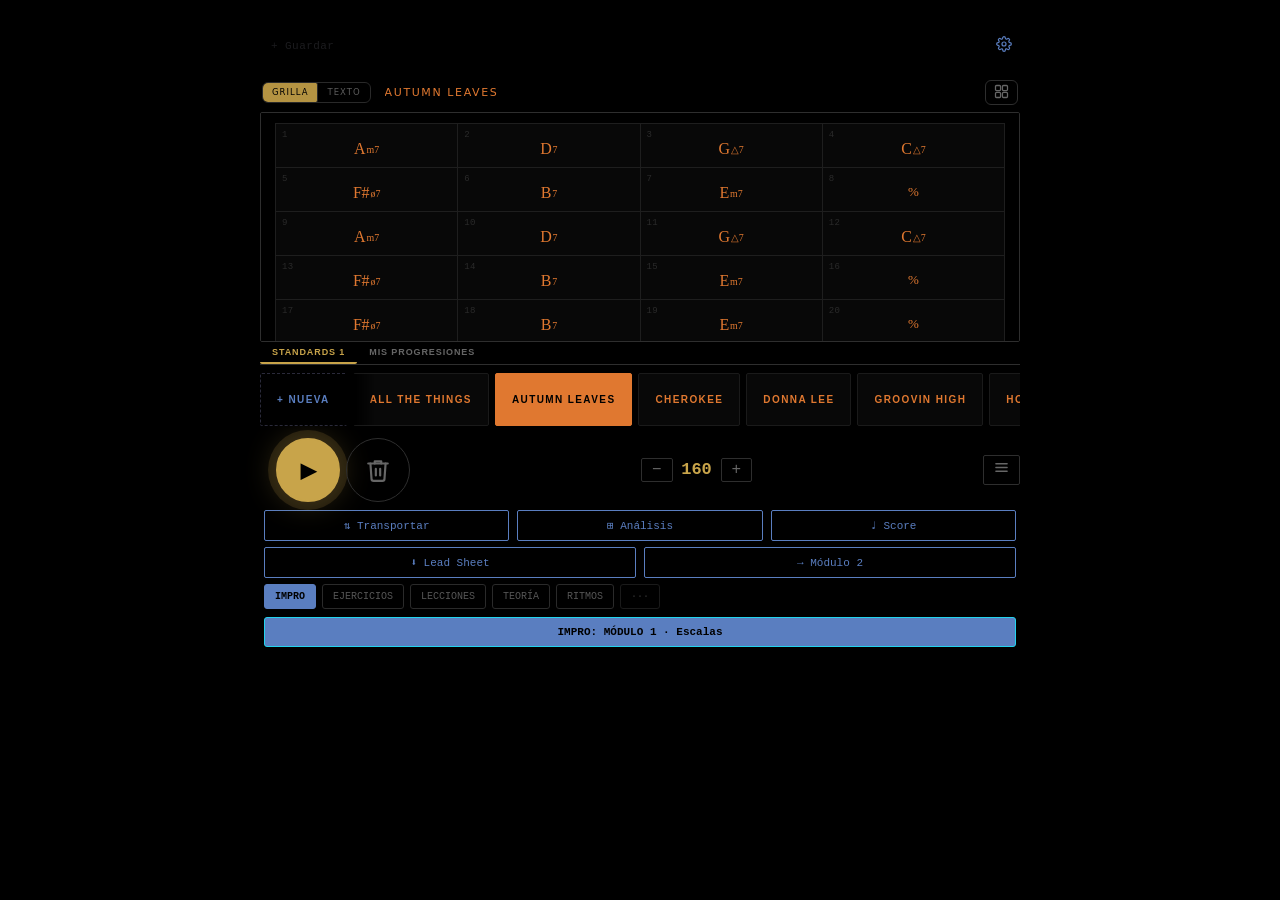
==== commit 82d319bc: "Motor de ritmo + ley del semidisminuido + metrica en el audio" ====
--- a/barry_harris.html
+++ b/barry_harris.html
@@ -4,6 +4,13 @@
 <meta charset="UTF-8">
 <meta name="viewport" content="width=device-width, initial-scale=1.0, maximum-scale=1.0, user-scalable=no">
 <title>Improver</title>
+<!-- [2026-07 · textarea ancla] Fuente geométrica elegante para #input y la vista-ancla.
+     Primaria: Futura (nativa en iOS = tu marca, no depende de red).
+     [perf 2026-07] Se quitó el <link> a Google Fonts (Jost): era un recurso externo que
+     bloqueaba el primer pintado en cada carga, y en iOS nunca se usaba (Futura es nativa).
+     Respaldo no-Apple ahora: Century Gothic / system-ui (ver stacks font-family abajo).
+     Si algún día se quiere Jost para Android/Windows, reintroducir de forma NO bloqueante:
+     <link rel="stylesheet" href="...Jost..." media="print" onload="this.media='all'">. -->
 <style>
   * { box-sizing: border-box; margin: 0; padding: 0; }
 
@@ -51,6 +58,24 @@
     --amber: #c8a44a;
     --red: #c05a5a;
     --blue: #5a7ec0;
+
+    /* ═══ CHORD PICKER · tokens ═══════════════════════════════════════════════════
+       [2026-07-12] Retícula única. Antes había 4 radios, 3 gaps, 4 alturas y Arial
+       como tipografía por defecto. Ahora una sola escala, derivada de 4px. */
+    --cp-surface:  #0a0a0c;   /* la superficie: una sola, continua */
+    --cp-key:      #16161a;   /* cara de la tecla */
+    --cp-key-top:  #1d1d22;   /* borde superior: la luz viene de arriba */
+    --cp-key-lit:  #24242a;   /* tecla activa / seleccionada */
+    --cp-edge:     #26262d;   /* canto */
+    --cp-rule:     #1b1b21;   /* línea de pelo que divide las zonas */
+    --cp-gap:      4px;       /* base de la retícula */
+    --cp-radius:   6px;
+    --cp-key-h:    54px;      /* área táctil, UNA sola para todo (antes: 40 / 38 / 42 / 28).
+                                 [2026-07-12 · Hernán: "quedó muy chico el teclado"]
+                                 54 es el TECHO sensato, y está medido: en un iPhone SE (667px de
+                                 alto) el picker ocupa 325px = 49% de la pantalla. Más que eso y el
+                                 teclado le gana espacio a la progresión, que es lo que estás
+                                 mirando mientras cargás. Un solo número mueve TODA la retícula. */
     --orange: #e07830;
     --mono: 'Courier New', monospace;
     --sans: 'Futura Condensed', 'Futura', 'Century Gothic', Arial, sans-serif;
@@ -96,13 +121,10 @@
 body.cp-visual .transpose-area { display: none !important; }
 body.cp-visual #cp-tile-row { padding-bottom: 10px; }
 body.cp-visual #cp-prog-map {
-  flex: 1;
-  overflow-y: auto;
-  -webkit-overflow-scrolling: touch;
-  padding: 8px 12px;
-  box-sizing: border-box;
-  min-height: 0;
-}
+  display: none;               /* [2026-07] chips/fila de compases retirada: el textarea es la vista */
+}
+/* Textarea flexible en modo picker (cpLayout lo ajusta al hueco sobre el teclado). */
+body.cp-visual #input { min-height: 0; }
     margin-top: 24px;
     padding-top: 16px;
     border-top: 1px solid var(--border);
@@ -136,6 +158,456 @@
   }
 
   textarea:focus { border-color: var(--amber); }
+
+  /* [2026-07 · textarea ancla + rediseño picker] — SOLO PRESENTACIÓN, no toca lógica musical.
+     #input más grande y legible ("lucir mejor sin perder simplicidad"): mismo cuadro negro/filoso
+     de siempre (tokens --surface/--border/--radius-sm), sólo tipografía más grande y aireada. */
+  #input {
+    font-family: 'Futura', 'Jost', 'Avenir Next', 'Century Gothic', system-ui, sans-serif;
+    font-weight: 400;
+    font-size: 21px;
+    line-height: 1.75;
+    letter-spacing: 0.02em;
+    padding: 24px 14px 12px !important;
+  }
+  /* Vista-ancla dentro del picker: MISMO cuadro que #input (misma fuente/tamaño/borde/radio),
+     con el compás en curso resaltado en ámbar. Da la ilusión de seguir en la misma pantalla. */
+
+  /* [2026-07 · FLIP CARD] Gran card en el área del textarea. Lado A = compás actual (+ fantasma);
+     lado B = progresión completa. Se da vuelta con el botón ↻. Fuente de verdad = #input. */
+  #cp-flip { width: 100%; perspective: 1500px; }
+  /* [2026-07-12 · Hernán: "hasta 4 filas de preview de compases en esa cara"]
+     La card tenía UNA altura para las dos caras (210px) — la comparten porque el giro 3D las
+     apila en el mismo contenedor. Pero necesitan cosas distintas:
+       · Cara A (el compás actual) → 210px le sobran.
+       · Cara B (la progresión)    → con 210px sólo entraban 6 compases (2 filas); el resto
+                                     scrolleaba a ciegas.
+     Ahora la altura DEPENDE DE LA CARA: crece sólo al dar vuelta.
+     La cuenta, medida: barra de título 51 + 4 filas × 52 + 3 gaps × 6 + padding 12 = 289.
+     Más de 4 filas sigue scrolleando (que es correcto: 4 filas = 12 compases, medio standard). */
+  #cp-flip-inner { position: relative; width: 100%; min-height: 210px; transition: transform 0.55s cubic-bezier(.2,.7,.2,1), min-height 0.35s ease; transform-style: preserve-3d; }
+  #cp-flip.flipped #cp-flip-inner {
+    transform: rotateY(180deg);
+    /* 4 filas = 289px. Pero en una pantalla chica eso se METE ABAJO DEL TECLADO (el picker es
+       fixed y tapa lo que quede debajo). Medido: en un iPhone SE quedan 268px libres, en un 14
+       quedan 445. Así que el tope es el que la pantalla banque:
+         · nunca MENOS que 210 (lo que necesita la cara A)
+         · nunca MÁS que 289 (4 filas: no hace falta más)
+         · en el medio, lo que entre: 100dvh − 68 (donde arranca la card) − 331 (el picker) − aire.
+       Lo que no entra sigue scrolleando, que es lo correcto. */
+    min-height: clamp(210px, calc(100dvh - 407px), 289px);
+  }
+  /* [2026-07-12 · POLISH] Borde de la card más sutil: era una caja fuerte alrededor de otra caja. */
+  .cp-flip-face { position: absolute; inset: 0; width: 100%; height: 100%; backface-visibility: hidden; -webkit-backface-visibility: hidden; box-sizing: border-box; background: #070709; border: 1px solid #131317; border-radius: 13px; overflow: hidden; display: flex; flex-direction: column; }
+  .cp-flip-back { transform: rotateY(180deg); }
+  .cp-flip-bar { display: flex; justify-content: space-between; align-items: center; padding: 8px 13px 5px; flex: 0 0 auto; }
+  /* [2026-07-12 · POLISH] EL CONTEXTO DE EDICIÓN MANDA. Estaba en 11px gris (--dim), al mismo
+     nivel visual que "Normalizar". Pero esto es lo que necesitás saber mientras cargás: en qué
+     compás estás, cómo se llama el tema. Sube de tamaño y de brillo; las acciones bajan. */
+  .cp-flip-title { font-size: 13px; letter-spacing: 1.6px; color: #c9c6bf; font-weight: 500; font-family: 'Futura','Jost',system-ui,sans-serif; text-transform: uppercase; white-space: nowrap; overflow: hidden; text-overflow: ellipsis; max-width: 62%; }
+  /* Sin nombre: se toca para bautizarla (abre el guardado). */
+  .cp-flip-title.untitled { color: #3f3f3f; border-bottom: 1px dashed #2e2e2e; cursor: pointer; -webkit-tap-highlight-color: transparent; }
+  /* [2026-07-12 · POLISH] ↻ y Normalizar son SECUNDARIAS. Tenían borde propio → pedían atención
+     como si fueran acciones principales. Sin borde: existen, se encuentran, no compiten.
+     (El borde y el relleno quedan reservados: el ámbar relleno es del ENTER, y de nadie más.) */
+  .cp-flip-btn { background: none; border: 1px solid transparent; color: #5a5a63; border-radius: 8px; padding: 5px 11px; font-size: 15px; cursor: pointer; -webkit-tap-highlight-color: transparent; transition: color .14s ease, background-color .14s ease; }
+  .cp-flip-btn:active { background: rgba(255,255,255,0.05); color: #9a9aa4; }
+  /* Lado A: compás grande */
+  .cp-flip-a-body { flex: 1 1 auto; display: flex; flex-direction: column; align-items: center; justify-content: center; gap: 2px; padding: 0 11px 10px; }
+  .cp-flip-chords { display: flex; flex-wrap: wrap; gap: 8px 20px; align-items: baseline; justify-content: center; }
+  .cp-flip-a-body { display: flex; flex-direction: column; align-items: center; justify-content: center; }
+  /* [2026-07 · picker sin herencia] Los acordes que YA están en el compás son CONTEXTO (atenuados,
+     más chicos): están ahí para que sepas dónde estás, no porque los estés editando. El acorde en
+     construcción (fantasma) es el protagonista: más grande, azul, subrayado. Al abrir el picker no
+     hay fantasma → nada se lee como "acorde heredado en edición". */
+  .cp-flip-chord { font-family: Arial, sans-serif; font-size: 30px; font-weight: 600; color: #4a4a4a; line-height: 1.1; }
+  .cp-flip-chord sub { font-size: 0.5em; font-weight: 600; }
+  .cp-flip-ghost { font-family: Arial, sans-serif; font-size: 44px; font-weight: 700; color: var(--blue); opacity: 1; border-bottom: 2px dashed var(--blue); line-height: 1.1; }
+  /* [2026-07 · el compás en grande] Los huecos del compás: uno por acorde (según chordsPerBar).
+     El hueco donde cae el próximo acorde está resaltado; si ya armaste algo, se ve ahí adentro. */
+  .cp-slots { display: flex; gap: 8px; width: 100%; padding: 0 6px; box-sizing: border-box; }
+  /* [2026-07 · dónde estoy] Tira de compases vecinos: contexto sin salir del picker. */
+  /* ═══ LOS COMPASES VECINOS ═════════════════════════════════════════════════════════
+     [2026-07-12 · POLISH] EL ACORDE ES EL PROTAGONISTA. Estaba en 10px — la cosa más importante
+     de la pantalla era la más chica de todas. Ahora 18px, y el número de compás queda como lo que
+     es: una etiqueta. La jerarquía se invirtió: antes competían, ahora una manda. */
+  /* [2026-07-12 · POLISH] Fila de compases COMPACTA: menos alto y menos aire entre tarjetas.
+     Y sin borde: se separan por el FONDO, no por un marco. Un marco por compás son 3-4 cajas más
+     en una pantalla que ya tenía 75. */
+  .cp-near-row { display: flex; gap: 3px; padding: 0 0 6px; }
+  .cp-near {
+    flex: 1 1 0; min-width: 0; background: #0a0a0c; border: 1px solid transparent; border-radius: 6px;
+    padding: 4px 3px 5px; cursor: pointer; -webkit-tap-highlight-color: transparent;
+    display: flex; flex-direction: column; align-items: center; gap: 1px; overflow: hidden;
+    transition: background-color .16s ease, border-color .16s ease, transform .1s ease;
+  }
+  .cp-near:active { transform: translateY(1px); }
+  .cp-near-n {
+    font-family: 'Futura','Jost',system-ui,sans-serif; font-size: 9px; letter-spacing: .1em;
+    color: #35353c; line-height: 1;
+  }
+  .cp-near-ch {
+    font-family: Georgia, 'Times New Roman', serif; font-size: 18px; line-height: 1.05;
+    color: #6d6d76;
+    white-space: nowrap; overflow: hidden; text-overflow: ellipsis; max-width: 100%;
+  }
+  .cp-near-ch .chord-suffix { font-size: 0.66em; }
+
+  /* ═══ LA CELDA ACTUAL — evidente de un vistazo ═════════════════════════════════════
+     Antes: `background:#0d0d0d` sobre un fondo #000. Negro sobre negro — invisible.
+     Ahora la celda ESTÁ ENCENDIDA: fondo levantado, borde vivo, un filo ámbar arriba (el mismo
+     ámbar del ENTER: es la acción en curso), y el acorde en blanco. No hace falta buscarla. */
+  .cp-near.cur {
+    background: #16161c; border-color: #33333e;
+    box-shadow: inset 0 2px 0 -1px var(--amber), 0 1px 0 rgba(0,0,0,.5);
+  }
+  .cp-near.cur .cp-near-n { color: #8e8e99; }
+  .cp-near.cur .cp-near-ch { color: #fff; }
+  /* el color de estado (lectura/edición) queda como acento del NÚMERO, no del acorde:
+     el acorde siempre blanco = siempre legible. El estado es metadato, no contenido. */
+  body.prog-ro .cp-near.cur .cp-near-n { color: var(--orange); }
+  body.prog-rw .cp-near.cur .cp-near-n { color: var(--blue); }
+
+  .cp-flip-tot { font-size: 9px; color: #35353c; letter-spacing: 1px; }
+
+  /* ═══ LOS SLOTS — un solo estilo ═══════════════════════════════════════════════════
+     [2026-07-12 · POLISH] Los vacíos tenían BORDE PUNTEADO. El punteado dice "deshabilitado" o
+     "provisorio" — y un slot vacío no es ninguna de las dos: es un lugar donde va a ir un acorde.
+     Mismo borde sólido para todos, muy sutil. Lo que los distingue es lo que TIENEN adentro, no
+     el marco. Menos ruido, y los cuatro se leen como una unidad. */
+  .cp-slot {
+    flex: 1 1 0; min-width: 0; position: relative;
+    display: flex; align-items: center; justify-content: center;
+    min-height: 78px; border-radius: 9px; border: 1px solid #16161a; background: #08080a;
+    transition: border-color 0.15s ease, background-color 0.15s ease, box-shadow 0.15s ease;
+  }
+  .cp-slot.vacio { border-color: #131317; background: #050507; }
+  .cp-slot.vacio::after {
+    content: '+'; position: absolute; top: 50%; left: 50%; transform: translate(-50%, -50%);
+    font-family: 'Futura','Jost',system-ui,sans-serif; font-size: 18px; font-weight: 300;
+    color: #1f1f24; pointer-events: none;
+  }
+  /* EL DESTINO — donde cae el próximo acorde. Presencia por FONDO y RELIEVE, no por un borde azul
+     gritado: el azul queda como un filo, no como un marco. */
+  .cp-slot.next {
+    border-color: #2b3240; background: #101420;
+    box-shadow: inset 0 2px 0 -1px rgba(91,146,232,.75), 0 1px 0 rgba(0,0,0,.4);
+  }
+  .cp-slot.next.vacio::after { color: rgba(91,146,232,0.5); }
+  .cp-slot-n { position: absolute; top: 5px; left: 7px; font-family: 'Futura','Jost',system-ui,sans-serif;
+    font-size: 9px; letter-spacing: 1px; color: #2e2e2e; }
+  .cp-slot.next .cp-slot-n { color: var(--blue); opacity: 0.7; }
+  .cp-slot-ch    { font-family: Georgia, 'Times New Roman', serif; font-size: 23px; color: var(--text); }
+  /* El acorde recién ingresado aterriza en su hueco: entra desde arriba, en azul, y se asienta. */
+  .cp-slot-ch.landed { animation: cpLand 0.34s cubic-bezier(.2,.8,.2,1); }
+  @keyframes cpLand {
+    0%   { opacity: 0; transform: translateY(-8px) scale(1.14); color: var(--blue); }
+    60%  { opacity: 1; color: var(--blue); }
+    100% { opacity: 1; transform: none; color: var(--text); }
+  }
+  .cp-slot-ghost { font-family: Georgia, 'Times New Roman', serif; font-size: 23px; color: var(--blue); }
+  .cp-slot-empty { font-family: Georgia, serif; font-size: 20px; color: #1e1e1e; }
+  /* Acorde a repetir: fantasma tenue de lo que entra si apretás ENTER sin tocar nada. */
+  .cp-slot-rep   { font-family: Georgia, 'Times New Roman', serif; font-size: 23px; color: #2b3547; }
+
+  /* Contexto del compás: lo que YA está ingresado, como nota al pie. Nunca al lado del acorde en
+     construcción — si comparten línea, parecen dos acordes en edición. */
+  .cp-flip-ctx { margin-top: 18px; font-family: 'Futura','Jost',system-ui,sans-serif; font-size: 10px;
+    letter-spacing: 1px; color: #3a3a3a; text-align: center; }
+  .cp-flip-ctx span { font-family: Arial, sans-serif; font-size: 13px; font-weight: 600; color: #4a4a4a; }
+  /* Cursor de espera: el compás está listo para recibir el acorde nuevo. */
+  .cp-flip-await { font-family: Arial, sans-serif; font-size: 44px; font-weight: 700; color: #262626; line-height: 1.1; border-bottom: 2px dashed #262626; padding: 0 14px; }
+  .cp-flip-empty { color: #2a2a2a; font-size: 40px; font-weight: 700; }
+  /* Lado B: grilla de compases */
+  .cp-flipb-grid { flex: 1 1 auto; overflow-y: auto; -webkit-overflow-scrolling: touch; display: flex; flex-wrap: wrap; gap: 6px; padding: 0 12px 12px; align-content: flex-start; }
+  /* [2026-07 · NUNCA en vertical] Los acordes de un compás se leen SIEMPRE en horizontal, como en
+     una partitura: F G E E, no apilados uno abajo del otro. Antes el compás era flex-direction:
+     column y los acordes se amontonaban en vertical, que es ilegible musicalmente. */
+  .cp-flipb-bar { flex: 0 0 calc((100% - 12px) / 3); box-sizing: border-box; border: 1px solid var(--border-darker); border-radius: 8px; padding: 8px 4px; min-height: 52px; display: flex; flex-direction: row; flex-wrap: nowrap; align-items: baseline; justify-content: center; gap: 6px; position: relative; overflow: hidden; }
+  .cp-flipb-bar.cur { border-color: var(--blue); box-shadow: inset 0 0 0 1px var(--blue); }
+  .cp-flipb-n { position: absolute; top: 3px; left: 5px; font-size: 9px; color: #4a453c; }
+  .cp-flipb-ch { font-family: Arial, sans-serif; font-size: 15px; font-weight: 700; color: var(--text); white-space: nowrap; }
+  /* Con varios acordes en el compás, achican en vez de apilarse. */
+  .cp-flipb-bar.n2 .cp-flipb-ch { font-size: 13px; }
+  .cp-flipb-bar.n3 .cp-flipb-ch { font-size: 11px; }
+  .cp-flipb-bar.n4 .cp-flipb-ch { font-size: 9.5px; }
+  .cp-flipb-empty { color: #3a352a; font-size: 15px; }
+
+  /* [2026-07 · FIX] Faltaba el selector: el bloque quedó huérfano y el navegador lo descartaba
+     entero → #cp-textview sin caja, sin borde, sin altura fija y SIN scroll interno (crecía sin
+     límite y empujaba la pantalla). Es la MISMA caja que #input: mismo borde/radio/fuente. */
+  #cp-textview {
+    width: 100%;
+    height: 230px;               /* [2026-07] altura FIJA (igual en todos los modos) */
+    background: var(--surface);
+    border: 1px solid var(--border);
+    border-radius: var(--radius-sm);
+    color: var(--text);
+    font-family: 'Futura','Jost','Avenir Next','Century Gothic',system-ui,sans-serif;
+    font-weight: 400; font-size: 21px; line-height: 1.75; letter-spacing: 0.02em;
+    padding: 10px 14px 12px;     /* [2026-07] la barra pasó a #cp-tvbar (fuera): la caja es solo
+                                    progresión, con su propio aire arriba */
+    scrollbar-width: none; -ms-overflow-style: none;   /* [2026-07] sin riel de scroll a la vista */
+    overflow-y: auto;            /* [2026-07] scrollea la CAJA misma (patrón robusto en iOS) */
+    -webkit-overflow-scrolling: touch;
+    box-sizing: border-box; word-spacing: 2px;
+  }
+  /* [2026-07] En pano/fakebook, altura natural (sin min-height) para no expandir hacia abajo. */
+  #cp-textview.cp-tv-compact { min-height: 0; }
+  #cp-textview::-webkit-scrollbar { display: none; width: 0; height: 0; }
+  /* [2026-07 · transición al cambiar de progresión] La caja se apaga a negro, se cambia el render
+     por debajo y vuelve. Corta el salto visual fakebook→texto. Solo presentación. */
+  #cp-textview { transition: background-color 0.16s ease; }
+  #cp-textview > * { transition: opacity 0.16s ease; }
+  #cp-textview.cp-tv-blackout { background-color: #000; }
+  #cp-textview.cp-tv-blackout > * { opacity: 0; }
+  /* [2026-07 · dos lentes] Cambiar Texto↔Compases NO es cambiar de pantalla: es el MISMO contenido
+     reorganizándose. Por eso la caja no se apaga a negro — el contenido se desvanece apenas y se
+     reacomoda (leve escala + desplazamiento). El fondo, el borde y la barra no se mueven. */
+  #cp-textview > * { transition: opacity 0.14s ease, transform 0.14s ease; }
+  #cp-textview.cp-tv-morph > * { opacity: 0; transform: scale(0.985) translateY(3px); }
+  #cp-textview .cp-tv-pipe { color: #3a352a; padding: 0 4px; }
+  #cp-textview .cp-tv-tok { cursor: pointer; padding: 1px 4px; border-radius: 4px; }
+  #cp-textview .cp-tv-tok.sel {
+    color: var(--amber); background: rgba(200,164,74,0.14);
+    box-shadow: inset 0 0 0 1px rgba(200,164,74,0.5);
+  }
+  #cp-textview .cp-tv-ph { color: var(--dim); }
+  /* [2026-07] barra de modo (Todo/Detalle) + info de página */
+  /* [2026-07 · FIX franja negra] La barra sticky sangra sobre el padding lateral y cubre TODO el
+     ancho de la caja; antes quedaba una franja arriba (padding-top) por donde se veía la grilla
+     pasar por detrás, y el fondo opaco de la barra tapaba una fila de compases. */
+  /* [2026-07 · encabezado del panel] La barra vive FUERA de la caja: el área negra queda dedicada
+     por completo a la progresión. Es el encabezado del panel, no parte del contenido. */
+  .cp-tvbar { display: flex; align-items: center; padding: 0 2px 7px; }
+  /* [2026-07] Nombre de la progresión + total de compases, en la MISMA fila que los botones:
+     el nombre a la izquierda, el contador pegado a donde termina el nombre, los botones a la
+     derecha. Sigue el código de color de siempre (naranja = standard · azul = tuya). */
+  .cp-tv-title { display: flex; align-items: baseline; gap: 8px; min-width: 0; }
+  /* [2026-07-12 · Hernán] LA CUENTA DE COMPASES SE FUE. Se llevaba 68px al lado del nombre y, en
+     una pantalla angosta, lo cortaba ("Autumn Leave…"). El NOMBRE DEL TEMA se ve entero SIEMPRE,
+     en cualquier pantalla — es lo que estás mirando.
+     Y el dato no se pierde: los compases están NUMERADOS en la grilla, uno por uno. Contarlos era
+     repetir algo que ya está a la vista. */
+  .cp-tv-tbars { display: none; }
+  .cp-tv-tname {
+    min-width: 0; max-width: 46vw; overflow: hidden; text-overflow: ellipsis; white-space: nowrap;
+    font-family: 'Futura','Jost','Avenir Next',system-ui,sans-serif;
+    font-size: 11px; letter-spacing: 1.6px; text-transform: uppercase;
+  }
+  body.prog-ro .cp-tv-tname { color: var(--orange); }
+  body.prog-rw .cp-tv-tname { color: var(--blue); }
+  .cp-tv-dot { color: var(--amber); }               /* • = cambios sin guardar */
+  .cp-tv-tbars {
+    flex-shrink: 0; font-family: 'Futura','Jost',system-ui,sans-serif;
+    font-size: 9px; letter-spacing: 0.8px; color: #3f3f3f;
+  }
+  .cp-tvbar:empty { display: none !important; }
+  .cp-tv-bar { display: flex; justify-content: space-between; align-items: center; width: 100%; }
+  .cp-tv-page { font-size: 10px; letter-spacing: 1.2px; color: var(--dim); }
+  #cp-textview .cp-tv-mode { background: none; border: 1px solid var(--border); color: var(--dim); font-family: 'Futura','Jost',system-ui,sans-serif; font-size: 11px; letter-spacing: 1.5px; padding: 4px 12px; border-radius: 7px; cursor: pointer; }
+  /* panorámica: flujo completo */
+  #cp-textview .cp-tv-flow { }
+  /* detalle: 4 acordes, paginado con ◀ ▶ (sin scroll horizontal) */
+  #cp-textview .cp-tv-detail { display: flex; align-items: center; gap: 8px; }
+  #cp-textview .cp-tv-nav { background: none; border: 1px solid var(--border); color: var(--amber); font-size: 17px; padding: 10px 12px; border-radius: 9px; cursor: pointer; flex-shrink: 0; -webkit-tap-highlight-color: transparent; }
+  #cp-textview .cp-tv-nav[disabled] { opacity: 0.22; pointer-events: none; }
+  #cp-textview .cp-tv-cells { display: flex; gap: 8px; flex: 1; min-width: 0; }
+  #cp-textview .cp-tv-cells .cp-tv-tok {
+    flex: 1; min-width: 0; text-align: center; font-size: 22px;
+    padding: 16px 4px; border: 1px solid var(--border); border-radius: 8px;
+    white-space: nowrap; overflow: hidden; text-overflow: ellipsis;
+  }
+  #cp-textview .cp-tv-cells .cp-tv-tok.sel { border-color: var(--amber); }
+  /* [2026-07] pano/Texto editable (default): LLENA la caja fija (flex) → mismo alto que el grid,
+     sin hueco muerto; scroll interno si la progresión es larga. */
+  #cp-textview .cp-tv-edit {
+    /* [2026-07 · aire] Mismo funcionamiento, mejor lectura: interlineado de partitura, más
+       separación entre acordes y barras. Solo tipografía; no cambia el modelo ni el parseo.
+       [2026-07-12 · PROBADO Y REVERTIDO] Se maquetó por compases (N por fila, barra al final,
+       centrado) y no convenció: el texto vuelve a FLUIR, como estaba. La alineación en columnas
+       la da la GRILLA —que ya lo hace bien—; el texto es el canal para PEGAR y TIPEAR, no una
+       grilla de mentira. Ver ESTADO §4-undecies (iReal/ChordPro: el compás tiene ancho FIJO, y eso
+       en texto que fluye no se puede). NO reintentarlo. */
+    outline: none; min-height: 158px; padding: 14px 6px 16px;
+    font-family: Georgia, 'Times New Roman', serif;   /* misma familia que los acordes del fakebook */
+    font-size: 18px; line-height: 2.35; letter-spacing: 0.03em; word-spacing: 7px;
+    white-space: pre-wrap; word-break: break-word; color: var(--blue); font-weight: 400;
+    font-variant-ligatures: none; tab-size: 4;
+    -webkit-user-modify: read-write-plaintext-only;
+  }
+  #cp-textview .cp-tv-edit:empty::before { content: 'Am7 | D7 | Gmaj7 | Cmaj7'; color: var(--dim); }
+  /* selector de modo (segmentado) */
+  .cp-tv-modes { display: flex; gap: 4px; }
+  .cp-tv-m {
+    background: none; border: 1px solid var(--border); color: var(--dim);
+    font-family: 'Futura','Jost',system-ui,sans-serif; font-size: 9.5px; letter-spacing: 1px;
+    padding: 3px 8px; border-radius: 6px; cursor: pointer;
+  }
+  .cp-tv-m.on { color: var(--amber); border-color: var(--amber); }
+  /* [2026-07] Miniatura de densidad: tantas columnas como compases por fila. */
+  .cp-tv-dens { display: inline-flex; align-items: center; gap: 5px; }
+  .cp-tv-dens { padding: 5px 9px; }
+  .cp-dens-ico { display: inline-flex; align-items: stretch; gap: 2px; height: 12px; min-width: 12px; justify-content: center; }
+  .cp-dens-col { width: 2px; background: currentColor; opacity: 0.8; border-radius: 0.5px; }
+  /* [2026-07 · fix] Con el modo dual OFF el segmentado no existe → los botones quedaban como ÚNICO
+     hijo y el space-between los mandaba a la IZQUIERDA. margin-left:auto los ancla a la derecha
+     siempre, haya segmentado o no. */
+  .cp-tv-barbtns { display: flex; gap: 6px; align-items: center; margin-left: auto; }
+  /* [2026-07 · DOS LENTES] Texto y Compases NO son dos modos: son dos vistas del MISMO contenido
+     (#input) con la MISMA selección (_cpSelTok). El segmentado lo hace explícito. */
+  /* [2026-07-12 · Hernán] El segmentado GRILLA|TEXTO estaba PEGADO al nombre del standard: se leía
+     "TEXTOAUTUMN LEAVES". Son dos cosas distintas — un control y un título — y el aire lo dice
+     mejor que cualquier línea. */
+  .cp-tv-seg { display: flex; border: 1px solid var(--border); border-radius: 6px; overflow: hidden; flex-shrink: 0; opacity: 0.9; margin-right: 14px; }
+  .cp-tv-segb {
+    background: none; border: 0; border-right: 1px solid var(--border); color: var(--dim);
+    font-family: 'Futura','Jost',system-ui,sans-serif; font-size: 8.5px; letter-spacing: 1px;
+    text-transform: uppercase; padding: 3px 9px; cursor: pointer; line-height: 1.5;
+    -webkit-tap-highlight-color: transparent; transition: color 0.15s ease, background-color 0.15s ease;
+  }
+  .cp-tv-segb:last-child { border-right: 0; }
+  .cp-tv-segb.on { color: #000; background: var(--amber); }
+  /* Mismo realce ámbar del acorde seleccionado en las dos vistas: .sel en compases, ::selection
+     en el editor de texto (el editor es plaintext-only, no admite spans sin romper el cursor). */
+  #cp-textview .cp-tv-edit::selection { background: rgba(200,164,74,0.30); color: var(--amber); }
+  #cp-textview .cp-tv-dens { font-family: 'Courier New', monospace; letter-spacing: 0; }
+  /* densidad fakebook: columnas + tamaños (reemplaza el pinch-zoom) */
+  /* [2026-07 · modo atril] 1 compás por fila: el acorde manda, se lee de lejos. */
+  #cp-textview .cp-dens-solo .cp-ch-bar { min-height: 74px; }
+  #cp-textview .cp-dens-solo .cp-ch-one  .cp-ch-chord { font-size: 34px; }
+  #cp-textview .cp-dens-solo .cp-ch-two  .cp-ch-chord { font-size: 26px; }
+  #cp-textview .cp-dens-solo .cp-ch-many .cp-ch-chord { font-size: 20px; }
+  #cp-textview .cp-dens-compact .cp-ch-bar { min-height: 44px; }
+  #cp-textview .cp-dens-large   .cp-ch-bar { min-height: 66px; }
+  #cp-textview .cp-dens-compact .cp-ch-one .cp-ch-chord { font-size: 16px; }
+  #cp-textview .cp-dens-compact .cp-ch-two .cp-ch-chord { font-size: 12px; }
+  #cp-textview .cp-dens-compact .cp-ch-many .cp-ch-chord { font-size: 10px; }
+  #cp-textview .cp-dens-large   .cp-ch-one .cp-ch-chord { font-size: 26px; }
+  #cp-textview .cp-dens-large   .cp-ch-two .cp-ch-chord { font-size: 19px; }
+  #cp-textview .cp-dens-large   .cp-ch-many .cp-ch-chord { font-size: 13px; }
+  #cp-textview .cp-tv-empty { color: var(--dim); padding: 20px 4px; }
+  /* NORMALIZADO estilo FAKEBOOK: cards de compás como el Modo Acordes (Georgia serif, grilla 3) */
+  /* [2026-07] Sin barra de scroll visible: en iOS aparece un riel gris pegado al borde derecho de la
+     grilla y ensucia el fakebook. El scroll sigue funcionando igual (gesto táctil). */
+  #cp-textview .cp-ch-scroll { touch-action: pan-x pan-y; scrollbar-width: none; -ms-overflow-style: none; }
+  #cp-textview .cp-ch-scroll::-webkit-scrollbar { display: none; width: 0; height: 0; }
+  /* [2026-07 · fakebook] La grilla ya no es `grid` con columnas fijas: es una PILA DE FILAS, y cada
+     fila es un flex donde los compases reparten el ancho según cuántos acordes tienen. La línea
+     siempre cierra: nunca queda un hueco. */
+  #cp-textview .cp-ch-grid {
+    display: flex; flex-direction: column;
+    border-top: 1px solid var(--border-subtle); border-left: 1px solid var(--border-subtle);
+  }
+  #cp-textview .cp-ch-row { display: flex; align-items: stretch; }
+  #cp-textview .cp-ch-bar {
+    position: relative; min-height: 52px; background: #080808; min-width: 0;   /* flex: puede achicarse */
+    border-right: 1px solid var(--border-subtle); border-bottom: 1px solid var(--border-subtle);
+    display: flex; align-items: center; justify-content: center; padding: 10px 2px 4px;
+  }
+  /* [2026-07-13] EL CAMBIO DE MÉTRICA — se dibuja UNA SOLA VEZ, en el compás donde ocurre, como en
+     una partitura. Va en ÁMBAR (es estructura, no un acorde) y arriba a la derecha, enfrentado al
+     número de compás. El 4/4 se muestra como "C" (Common time), que es su nombre de siempre. */
+  /* [2026-07-13] EL RECURSO (el CÓMO) — debajo de la escala (el QUÉ), y distinto.
+     El atajo NO es una escala: es un camino por ella. Va en ámbar, más chico, en cursiva,
+     para que se lea como lo que es — un recurso para tocarla, no el material. */
+  .bar-recurso {
+    margin-top: 3px;
+    font-size: 0.78em;
+    font-style: italic;
+    color: var(--amber);
+    opacity: .82;
+    letter-spacing: .02em;
+  }
+  .bar-recurso::before { content: '↳ '; opacity: .6; font-style: normal; }
+
+  /* ═══ LA MÉTRICA VA ADELANTE DE TODO ═══ [2026-07-13 · Hernán, lo vio en pantalla] ══════
+     Antes: `top:0; right:0` — arriba a la DERECHA, apretada contra el acorde. Se leía como un
+     adorno pegado al Bb△7, no como una armadura.
+     En una partitura la métrica va AL PRINCIPIO del compás, a la IZQUIERDA, ANTES de la música
+     — y OCUPA SU LUGAR: la música se corre para dejarle sitio.
+     Ahora: izquierda, centrada en vertical, y el acorde se desplaza (.cp-tiene-met). */
+  #cp-textview .cp-ch-met {
+    position: absolute; left: 0; top: 50%; transform: translateY(-50%);
+    padding: 0 5px 0 4px;
+    font-family: Georgia, 'Times New Roman', serif;
+    font-size: 13px; line-height: 1.0; color: var(--amber);
+    text-align: center; letter-spacing: 0; opacity: .95; pointer-events: none;
+    z-index: 2;
+  }
+  #cp-textview .cp-ch-met b { display: block; font-weight: normal; }
+  #cp-textview .cp-ch-met.cp-ch-met-c { font-size: 17px; }
+  /* la celda que lleva métrica le HACE LUGAR: la música se corre a la derecha */
+  #cp-textview .cp-ch-bar.cp-tiene-met .cp-ch-chords { padding-left: 20px; }
+  #cp-textview .cp-dens-s .cp-ch-met { font-size: 11px; }
+  #cp-textview .cp-dens-s .cp-ch-bar.cp-tiene-met .cp-ch-chords { padding-left: 17px; }
+
+  #cp-textview .cp-ch-bar .cp-ch-n {
+    position: absolute; top: 0; left: 0; font-size: 9px; color: var(--border-dark);
+    font-family: 'Courier New', monospace; padding: 4px 6px 0;
+  }
+  /* 2/4 acordes por compás: SIEMPRE horizontal (fila), tamaño según cantidad, sin quebrar lectura */
+  #cp-textview .cp-ch-chords { display: flex; flex-direction: row; align-items: baseline; justify-content: center; width: 100%; gap: 4px; }
+  #cp-textview .cp-ch-chord {
+    font-family: Georgia, 'Times New Roman', serif; font-weight: normal; white-space: nowrap;
+    color: #e8e8e8; letter-spacing: -0.01em; line-height: 1.1; padding: 2px 6px;
+    cursor: pointer; border-radius: 4px; border: 1px solid transparent;
+  }
+  #cp-textview .cp-ch-one .cp-ch-chord { font-size: 21px; }
+  #cp-textview .cp-ch-two .cp-ch-chord { font-size: 15px; padding: 2px 4px; }
+  #cp-textview .cp-ch-many .cp-ch-chord { font-size: 11px; padding: 2px 3px; }
+  #cp-textview .cp-ch-chord.sel { color: var(--amber); background: rgba(200,164,74,0.12); border-color: var(--amber); }
+  /* [2026-07 · editable vs solo lectura] Código de color, igual que las pestañas: AZUL = tuya, la
+     podés editar (Mis progresiones, o una versión sin guardar). NARANJA = standard de solo lectura,
+     si la tocás pasa a ser una versión tuya. Se lee de un vistazo si estás pisando algo o no. */
+  /* [2026-07-12 · Hernán] EL "%" VA DEL MISMO COLOR QUE LOS ACORDES — toda la progresión, un solo
+     color. Naranja si es un standard, azul si es tuya.
+     No era naranja: NO TENÍA COLOR y heredaba el blanco del contenedor. Ahora comparte la regla
+     con el acorde, así que no puede volver a desincronizarse.
+     El color dice DE QUIÉN es la progresión, no QUÉ TIPO de símbolo es. Lo que distingue al % es
+     el TAMAÑO (más chico): no es un acorde que haya que leer, es una marca de repetición. */
+  body.prog-ro  #cp-textview .cp-ch-chord,
+  body.prog-ro  #cp-textview .cp-ch-pct { color: var(--orange); }
+  body.prog-rw  #cp-textview .cp-ch-chord,
+  body.prog-rw  #cp-textview .cp-ch-pct { color: var(--blue); }
+  body.prog-ro  #cp-textview .cp-ch-chord.sel,
+  body.prog-rw  #cp-textview .cp-ch-chord.sel { color: var(--amber); }   /* la selección manda */
+  body.prog-ro  #cp-textview .cp-tv-edit { color: var(--orange); }
+  body.prog-rw  #cp-textview .cp-tv-edit { color: var(--blue); }
+  /* El mismo código de color DENTRO del picker: los acordes de la card (compás y progresión) también
+     dicen de quién es la progresión. Antes quedaban en blanco → la regla se rompía justo donde más
+     se edita. El fantasma (acorde en construcción) sigue azul siempre: es tuyo por definición. */
+  body.prog-ro .cp-slot-ch,  body.prog-ro .cp-flipb-ch { color: var(--orange); }
+  body.prog-rw .cp-slot-ch,  body.prog-rw .cp-flipb-ch { color: var(--blue); }
+  /* El mapa de compases del picker era la última superficie con acordes que quedaba en blanco. */
+  body.prog-ro #cp-prog-map .cp-cell2 { color: var(--orange); }
+  body.prog-rw #cp-prog-map .cp-cell2 { color: var(--blue); }
+  #cp-prog-map .cp-cell2.sel { color: var(--amber) !important; }   /* la selección manda siempre */
+  #cp-textview .cp-ch-chord .chord-suffix { font-size: 0.62em; vertical-align: 0.1em; margin-left: 0.1em; }
+  #cp-textview .cp-ch-empty { color: #333; font-family: Georgia, serif; font-size: 20px; }
+  #cp-textview .cp-ch-nav { display: flex; align-items: center; justify-content: center; gap: 16px; padding: 10px 0 2px; }
+  #cp-textview .cp-ch-pg { font-size: 11px; letter-spacing: 1px; color: var(--dim); min-width: 90px; text-align: center; }
+
+  /* Botonera con altura natural (no estirada) para que no quede desproporcionada vs la progresión. */
+  body.cp-visual .cp-keypad { flex: 0 0 auto; }
+
+  /* [F1 · 2026-07] Fila de compases derivada del texto = superficie de selección. */
+  #cp-prog-map .cp-bars { display: flex; flex-wrap: wrap; gap: 6px; }
+  #cp-prog-map .cp-bar {
+    display: flex; align-items: center; gap: 3px;
+    border: 1px solid var(--border-darker); border-radius: 5px;
+    padding: 3px 6px 3px 5px; background: #0a0a0a;
+  }
+  #cp-prog-map .cp-bar-n { font-size: 8px; color: var(--dim); font-weight: 700; padding-right: 2px; }
+  #cp-prog-map .cp-cell2 {
+    font-family: 'Futura','Jost','Avenir Next',system-ui,sans-serif;
+    font-size: 15px; color: var(--text);
+    padding: 4px 8px; border-radius: 3px; cursor: pointer; user-select: none;
+    border: 1px solid transparent;
+  }
+  #cp-prog-map .cp-cell2.sel { color: var(--amber); background: rgba(200,164,74,0.12); border-color: var(--amber); }
+  #cp-prog-map .cp-cell2.empty { color: #333; cursor: default; }
+  #cp-prog-map .cp-bars-ph { color: var(--dim); padding: 4px; }
 
   /* ── ROLLER ── */
   .roller-wrap {
@@ -184,7 +656,10 @@
   /* ── SETTINGS ── */
   .settings-overlay {
     display: none;
-    position: absolute;
+    /* fixed (no absolute): el keypad del chord picker es position:fixed y quedaba
+       asomando por debajo del overlay; con fixed+inset:0 el overlay cubre todo el
+       viewport y su z-index (600 > 100 del keypad) gana. [fix 2026-07] */
+    position: fixed;
     inset: 0;
     background: rgba(5,5,5,0.96);
     border-top: 1px solid var(--border-subtle);
@@ -254,6 +729,394 @@
 
   /* Tab bar de settings */
   .stab-bar { display: flex; height: 38px; border-bottom: 1px solid var(--border-darker); flex-shrink: 0; }
+
+  /* Chord picker: paneles con botones redondeados en grilla (look referencia) */
+  /* [2026-07] El keypad es el ÚLTIMO elemento del picker → queda pegado abajo. El padding inferior
+     respeta el área segura del iPhone (home indicator) sin dejar hueco de más. */
+  /* ═══ UNA SOLA SUPERFICIE ══════════════════════════════════════════════════════════
+     Antes: dos paneles con borde, fondo y padding propios, separados por un gap → se leían
+     como DOS widgets. Ahora: una faceplate continua, dividida por una línea de pelo.
+     Un solo borde exterior, un solo fondo, un solo padding. */
+  /* con el teclado SIMPLE las columnas son LISTAS: necesitan una altura fija para scrollear.
+     (Con `align-items: stretch` y sin altura, la lista crecía y el picker se comía la pantalla.) */
+  /* ═══ HÍBRIDO — raíces en FILA, calidades en VENTANA ═══════════════════════════════
+     El keypad pasa a COLUMNA: arriba la tira de raíces (baja), abajo la ventana de calidades.
+     Gana altura sin perder navegabilidad: la tira son ~62px contra los 130 que ocupaba media
+     ventana vertical. */
+  body.ka-simple .cp-keypad {
+    flex-direction: column; height: auto; gap: var(--cp-gap);
+  }
+  body.ka-simple .cp-panel { display: flex; overflow: hidden; padding: 0; min-height: 0; }
+  body.ka-simple .ka-panel-roots { flex: 0 0 auto; width: 100%; overflow: hidden; }
+  body.ka-simple .ka-panel-quals { flex: 1 1 auto; height: 196px; }
+  body.ka-simple .ka-win { height: 100%; }
+  body.ka-simple .cp-divider { display: none; }             /* la línea vertical no va acá */
+
+  /* LA TIRA DE RAÍCES — horizontal, y se desvanece en los DOS costados (mismo principio que la
+     ventana: el borde no corta, difumina — y así te dice que hay más al costado). */
+  /* ⚠️ `.ka-win.ka-win-h` y `.ka-list.ka-list-h` (doble clase, no una sola): estas reglas viven
+     ANTES que `.ka-list` en el archivo, y con la misma especificidad ganaba la última → la tira
+     de raíces salía VERTICAL (567px de alto, el picker se comía la pantalla entera). */
+  .ka-win.ka-win-h { flex: 1 1 auto; width: 100%; min-width: 0; height: auto; }
+  .ka-list.ka-list-h {
+    flex-direction: row; align-items: stretch;
+    overflow-x: auto; overflow-y: hidden;
+    padding: 5px 14px; gap: 5px;
+    -webkit-mask-image: linear-gradient(to right,
+      transparent 0, #000 16px, #000 calc(100% - 16px), transparent 100%);
+    mask-image: linear-gradient(to right,
+      transparent 0, #000 16px, #000 calc(100% - 16px), transparent 100%);
+  }
+  /* LAS CALIDADES EN DOS COLUMNAS. Ahora que la ventana es ANCHA (ocupa todo, no media pantalla),
+     las 31 calidades entran de a dos por fila: se ven 8 de un vistazo en vez de 3. ESE es el
+     verdadero canje del híbrido — no la altura (que no se gana: las columnas estaban una AL LADO
+     de la otra y no costaban altura extra), sino el ANCHO.
+     El rótulo de familia ocupa la fila entera: sigue partiendo la lista en grupos. */
+  body.ka-simple .ka-panel-quals .ka-list {
+    flex-direction: row; flex-wrap: wrap; align-content: flex-start; gap: 4px;
+  }
+  body.ka-simple .ka-panel-quals .ka-list .cp-btn {
+    flex: 0 0 calc((100% - 4px) / 2); min-height: 36px;
+  }
+  body.ka-simple .ka-panel-quals .ka-fam {
+    flex: 0 0 100%; width: 100%;
+  }
+
+  .ka-list.ka-list-h .cp-btn {
+    flex: 0 0 auto; width: auto; min-width: 44px; min-height: 42px; padding: 0 9px;
+  }
+
+  /* El .cp-panel scrolleaba ÉL, y la ventana se estiraba adentro (567px dentro de un panel de 259)
+     → el mask no se veía nunca y la lista no scrolleaba. Ahora el panel CONTIENE la ventana y la
+     ventana llena el panel: el scroll pasa DENTRO del marco, que es de lo que se trata. */
+  body.ka-simple .cp-panel {
+    display: flex; overflow: hidden; padding: 0; min-height: 0;
+  }
+  body.ka-simple .ka-win { height: 100%; }
+  .cp-keypad {
+    display: flex; align-items: stretch; flex: 0 0 auto; min-height: 0; gap: 0;
+    background: var(--cp-surface);
+    padding: var(--cp-gap) var(--cp-gap) calc(var(--cp-gap) + env(safe-area-inset-bottom, 0px));
+    box-sizing: border-box; border-top: 1px solid var(--cp-rule);
+  }
+  .cp-panel {
+    flex: 1; min-height: 0; border: none; border-radius: 0; background: none;
+    padding: 0; box-sizing: border-box;
+    overflow-y: auto; -webkit-overflow-scrolling: touch; scrollbar-width: none;
+  }
+  /* la ÚNICA división entre las dos zonas: una línea de pelo y el aire de la retícula */
+  .cp-quals-panel { border-left: 1px solid var(--cp-rule); padding-left: var(--cp-gap); margin-left: var(--cp-gap); }
+  .cp-panel::-webkit-scrollbar { display: none; }
+  /* [2026-07-12 · POLISH] La fila de controles: más baja y sin línea propia. La línea de arriba
+     la separaba del readout, pero el readout ya tiene su marco → eran DOS separadores para una
+     sola separación. Se apoya en el fondo, que alcanza. */
+  .cp-ctrl-row {
+    display: flex; align-items: center; height: 26px;
+    border-top: 1px solid transparent; background: var(--cp-surface); flex-shrink: 0;
+  }
+
+  /* Grillas internas (flex-wrap, sin CSS grid para compatibilidad de render) */
+  /* Panel notas COMPACTO: letras en grilla de 3, ♭ ♮ ♯ justo debajo, y fila 1 2 3 (placeholder). */
+  /* ═══ JERARQUÍA ════════════════════════════════════════════════════════════════════
+     Tres clases de cosa, tres tratamientos. La tipografía DICE qué es cada tecla:
+       NOTA        C–B        Futura, la más brillante y grande. Es el alfabeto.
+       ALTERACIÓN  ♭ ♮ ♯      más chica y apagada: MODIFICA la nota, no es su par.
+       CALIDAD     △7 ø7 °7   serif — son SÍMBOLOS QUE SE ESCRIBEN, no teclas.
+       COMANDO     ENTER      versalitas tracked: es una ACCIÓN, no un símbolo.
+     Antes las cuatro compartían Arial 16px y se leían todas igual. */
+  .cp-pad { display: flex; flex-direction: column; gap: var(--cp-gap); }
+  .cp-pad .cp-letters { display: flex; flex-wrap: wrap; gap: var(--cp-gap); align-content: flex-start; }
+  .cp-pad .cp-accs { display: flex; gap: var(--cp-gap); }
+  .cp-pad .cp-key {
+    flex: 0 0 calc((100% - var(--cp-gap) * 2) / 3);
+    font-size: 19px; font-weight: 600; color: #e8e6e0; letter-spacing: .01em;
+  }
+  /* la alteración no compite con la nota: es su modificador */
+  .cp-pad .cp-acc {
+    flex: 1 1 0; font-size: 16px; font-weight: 400; color: #8e8e96;
+    font-family: Georgia, 'Times New Roman', serif;   /* ♭ ♮ ♯ son glifos de notación */
+  }
+  .cp-pad .cp-acc.sel { color: #fff; }
+  /* [2026-07] Tecla ENTER (compás nuevo, 1/3) + "· comp" (mismo compás, 1/3): fila 3 = B · ENTER · comp. */
+  /* [2026-07] Fila 3 del pad: B · ENTER · COMPÁS. ENTER = siguiente acorde · COMPÁS = cerrar compás. */
+  /* ═══ ENTER — LA ÚNICA TECLA RELLENA DE TODO EL TECLADO ════════════════════════════
+     Toda la audacia en un solo lugar. Ámbar sólido sobre negro; el resto del teclado, quieto.
+     Antes era una tecla más, con el borde de otro color: no se leía como la acción principal. */
+  .cp-pad .cp-enter-key {
+    flex: 0 0 calc((100% - var(--cp-gap) * 2) / 3);
+    background: linear-gradient(180deg, #d6b25a 0%, var(--amber) 62%);
+    border-color: #8f7433; border-top-color: #e6c877; border-bottom-color: #6d5824;
+    box-shadow: 0 1px 0 rgba(0,0,0,0.6), inset 0 1px 0 rgba(255,255,255,0.28);
+    color: #12100a; font-weight: 700; font-size: 10px; letter-spacing: .1em;
+    font-family: 'Futura','Jost',system-ui,sans-serif;
+  }
+  .cp-pad .cp-enter-key:active {
+    background: #a8873a; border-top-color: #6d5824;
+    box-shadow: inset 0 2px 4px rgba(0,0,0,0.4);
+  }
+  /* ⌫ BORRAR — el par del ENTER. Entrar y borrar, juntos: es lo que hace cualquier teclado.
+     Contorno, no relleno: el relleno ámbar es del ENTER, y de nadie más. */
+  .cp-pad .cp-del-key {
+    flex: 0 0 calc((100% - var(--cp-gap) * 2) / 3);
+    color: #8a8a94; font-size: 19px; font-weight: 400;
+    border-color: #2f2f38; border-top-color: #3c3c46;
+    font-family: system-ui, sans-serif;
+  }
+  .cp-pad .cp-del-key:active { background: #17171c; border-top-color: #17171c; color: #d8d5cd; }
+  /* [2026-07] Barra de preview del acorde en construcción (arriba del keypad). */
+  /* [2026-07-12 · POLISH] Menos aire entre secciones: readout, controles y teclado tienen que
+     leerse como UNA herramienta, no como tres cajas apiladas. */
+  #cp-preview-bar { flex: 0 0 auto; padding: 5px 5px 0; box-sizing: border-box;
+                    background: var(--cp-surface); }
+  /* [2026-07 · una cosa por lugar] La barra de abajo ya no repite el acorde: muestra el ESTADO del
+     compás destino (número + acordes que ya tiene + el hueco donde cae el nuevo). */
+  /* El PREVIEW es la ventanilla de la máquina: hundida, no elevada. Es lo opuesto a una tecla —
+     por eso la sombra va para ADENTRO. Se lee, no se aprieta (aunque se pueda tocar). */
+  /* ═══ EL READOUT ═══════════════════════════════════════════════════════════════════
+     La ventanilla de la máquina: hundida, no elevada (por eso la sombra va para ADENTRO —
+     es lo opuesto a una tecla). Muestra EL ACORDE en grande y LAS NOTAS que lo forman.
+     Antes eran 58px de alto para una sola palabra centrada: un panel grande, casi vacío. */
+  #cp-preview {
+    /* [2026-07-12] El acorde va CONTRA LA IZQUIERDA: es donde empieza a leerse, y es donde el ojo
+       ya está (la progresión también se lee de izquierda a derecha). Centrado, se movía de lugar
+       según el largo del cifrado — "C" y "C7(♭9,♯11)" no arrancaban en el mismo punto. */
+    min-height: 60px; display: flex; flex-direction: column;
+    align-items: flex-start; justify-content: center; gap: 3px; padding: 8px 18px;
+    border: 1px solid #101014; border-radius: var(--cp-radius);
+    background: #050507; box-shadow: inset 0 1px 3px rgba(0,0,0,0.6);
+    cursor: pointer; -webkit-tap-highlight-color: transparent;
+    transition: border-color .15s ease, background-color .15s ease;
+  }
+  #cp-preview.armed { border-color: #1a2030; background: #06070d; }
+  /* EL ACORDE — el protagonista. Serif grande: es notación. */
+  /* [2026-07-12 · POLISH] EL ACORDE QUE ESTÁS ARMANDO ES EL PROTAGONISTA. Es lo único que mirás
+     mientras construís — todo lo demás es contexto. 27 → 34px, y blanco puro. */
+  .cp-pv-chord {
+    font-family: Georgia, 'Times New Roman', serif; font-size: 34px; line-height: 1;
+    color: #fbf9f4; letter-spacing: .005em;
+  }
+  .cp-pv-chord .chord-suffix { font-size: 0.58em; }
+  /* LAS NOTAS — el dato. Chicas, tracked, apagadas: informan sin competir con el acorde. */
+  .cp-pv-notes {
+    font-family: 'Futura','Jost',system-ui,sans-serif; font-size: 11px; letter-spacing: .16em;
+    color: #6f7d96; text-transform: none; line-height: 1;
+  }
+  .cp-pv-notes i { font-style: normal; color: #2e3542; margin: 0 1px; }
+  .cp-pv-none {
+    font-family: 'Futura','Jost',system-ui,sans-serif; font-size: 10px; letter-spacing: .1em;
+    color: #6a5a3a;
+  }
+  .cp-pv-n { flex: 0 0 auto; font-family: 'Futura','Jost',system-ui,sans-serif; font-size: 10px;
+    letter-spacing: 1.4px; color: #4a4a4a; min-width: 22px; }
+  /* [2026-07] Los acordes del compás se leen de IZQUIERDA a derecha, como en una partitura: el
+     primero arranca pegado al número de compás. Centrarlos hacía que el acorde "flotara". */
+  .cp-pv-cells { flex: 1 1 auto; display: flex; align-items: baseline; justify-content: flex-start; gap: 18px; min-width: 0; overflow: hidden; }
+  .cp-pv-ch    { font-family: Georgia, 'Times New Roman', serif; font-size: 19px; color: #6a6a6a; }
+  .cp-pv-ghost { font-family: Georgia, 'Times New Roman', serif; font-size: 21px; color: var(--blue); border-bottom: 2px dashed var(--blue); }
+  .cp-pv-slot  { font-family: Georgia, serif; font-size: 21px; color: #2a2a2a; border-bottom: 2px dashed #262626; padding: 0 10px; }
+  /* [2026-07 · UX picker] Calidades: grilla de 4 (era 3) → más compacta, todo a la vista sin
+     scrollear. Símbolos en vez de texto (△7, ø7, °7) y las 4 frecuentes destacadas: se encuentra
+     de un vistazo, sin leer las 13. Misma acción y mismo data-val: solo presentación. */
+  /* CALIDADES — grilla de 4, MISMA retícula que las notas (gap y radio idénticos).
+     El SERIF se sostiene y ahora tiene razón: △7, ø7, °7 son símbolos de NOTACIÓN, cosas que
+     se escriben en un papel. No son teclas de una máquina. Esa diferencia con la Futura de las
+     notas es la que hace legible la jerarquía de un vistazo. */
+  /* ═══ TECLADO A · SIMPLE — dos listas scrolleables ════════════════════════════════════
+     Dos taps: raíz y calidad. Nada que aprender.
+     Filas ALTAS y ANCHAS con el nombre entero — no símbolos apretados en una grilla. Es una
+     LISTA, no un teclado: se lee de arriba abajo, se scrollea, se toca. Eso es lo que la hace
+     simple. Y el rótulo de familia (tríadas · séptimas · alteradas…) no es decoración: es lo
+     único que hace navegable una lista de 31 — buscás el grupo, no leés las 31. */
+  /* ═══ LA VENTANA ═══════════════════════════════════════════════════════════════════
+     [2026-07-12 · Hernán: "quiero que se vean como por una ventana"]
+     La lista no se CORTA en el borde: se DESVANECE. Lo que sale del marco se difumina, como
+     mirando por una ventana — y eso además te dice, sin decirlo, que hay más para arriba y para
+     abajo. Un corte en seco parece el final de la lista; un desvanecido parece que sigue.
+     El mask hace justo eso: opacidad 0 en los bordes, 1 en el medio. Y el marco va HUNDIDO
+     (sombra hacia adentro) — es lo contrario de una tecla, que sobresale. Una ventana es un
+     hueco en la superficie, no un objeto arriba de ella. */
+  .ka-win {
+    position: relative; flex: 1 1 0; min-width: 0; min-height: 0;
+    border: 1px solid transparent; border-radius: var(--cp-radius);
+    background: #050507;
+    box-shadow: inset 0 2px 5px rgba(0,0,0,.7);
+    overflow: hidden;
+  }
+  .ka-list {
+    display: flex; flex-direction: column; gap: 3px;
+    height: 100%; overflow-y: auto; -webkit-overflow-scrolling: touch;
+    scrollbar-width: none; padding: 14px 6px;
+    /* el desvanecido: transparente en los bordes, opaco en el medio */
+    -webkit-mask-image: linear-gradient(to bottom,
+      transparent 0, #000 18px, #000 calc(100% - 18px), transparent 100%);
+    mask-image: linear-gradient(to bottom,
+      transparent 0, #000 18px, #000 calc(100% - 18px), transparent 100%);
+  }
+  .ka-list::-webkit-scrollbar { display: none; }
+  /* [2026-07-12 · POLISH] Teclas más BAJAS: 42 → 38. Se ganan ~2 calidades más a la vista y se
+     scrollea menos. Siguen por encima del mínimo táctil cómodo, porque son ANCHAS (fila entera). */
+  .ka-list .cp-btn {
+    flex: 0 0 auto; width: 100%; min-height: 38px;
+    justify-content: center;
+  }
+  /* [2026-07-12 · POLISH · MENOS LÍNEAS] Las teclas del teclado A pierden el BORDE: se separan
+     por el FONDO. Había 75 cajas con borde en pantalla — cada tecla, cada slot, cada panel con su
+     marco. El borde no aporta nada acá (las teclas ya están separadas por el gap): sólo fragmenta.
+     El relieve se conserva con el filo de luz arriba, que es lo que las hace teclas. */
+  .ka-list .cp-btn {
+    border: 1px solid transparent;
+    border-top-color: rgba(255,255,255,.045);
+    background: #101014;
+  }
+  .ka-list .cp-btn:active { background: #17171c; border-top-color: transparent; }
+  .ka-list .cp-btn.sel {
+    background: #1d2130; border-top-color: rgba(91,146,232,.5); color: #fff;
+  }
+  .ka-root {
+    font-family: 'Futura','Jost',system-ui,sans-serif !important;
+    font-size: 18px; font-weight: 600; color: #e8e6e0;
+  }
+  .ka-qual {
+    font-family: Georgia, 'Times New Roman', serif;
+    font-size: 14px; font-weight: 400; color: #b9b6ae;
+  }
+  /* el rótulo de familia: una etiqueta, no una tecla. No se toca, no compite. */
+  .ka-fam {
+    flex: 0 0 auto; padding: 9px 2px 3px;
+    font-family: 'Futura','Jost',system-ui,sans-serif;
+    font-size: 8px; letter-spacing: .18em; text-transform: uppercase;
+    color: #45454e; border-bottom: 1px solid #17171b; margin-bottom: 2px;
+  }
+  .ka-fam:first-child { padding-top: 1px; }
+
+  /* ═══ EL CONSTRUCTOR ═══════════════════════════════════════════════════════════════
+     4 filas, 4 columnas. CADA FILA ES UNA PARTE DEL ACORDE:
+       3ra  ·  7ma (+ atajos)  ·  5ta  ·  tensiones
+     La botonera ENSEÑA la estructura: un acorde es 3ra + 5ta + 7ma + tensiones. En una app que
+     enseña armonía, la interfaz no debería contradecir al método. Y es lo que el motor hace por
+     dentro (parseo compositivo): interfaz y motor cuentan la misma historia. */
+  .cp-pad-quals { display: flex; flex-direction: column; gap: var(--cp-gap); }
+  .cp-crow { display: flex; gap: var(--cp-gap); }
+  /* 4 columnas FIJAS en todas las filas: las teclas se alinean VERTICALMENTE entre filas.
+     Con flex:1 cada fila repartía su ancho y las columnas no coincidían — la retícula mentía. */
+  /* 3 COLUMNAS × 4 filas = 12 teclas EXACTAS, sin huecos. Y las teclas crecen: 44 → 59px. */
+  .cp-pad-quals .cp-btn {
+    flex: 0 0 calc((100% - var(--cp-gap) * 2) / 3); min-width: 0;
+  }
+  .cp-pad-quals .cp-btn {
+    min-height: var(--cp-key-h); font-size: 15px; white-space: nowrap;
+    font-family: Georgia, 'Times New Roman', serif; font-weight: 400; letter-spacing: 0;
+    color: #b9b6ae;
+  }
+  /* LA TERCERA — sin 3ra no hay acorde. Va en Futura: no es un símbolo que se escriba,
+     es una DECISIÓN estructural. (MAY/men/sus no aparecen en un cifrado: se infieren.) */
+  .cp-k-ter {
+    font-family: 'Futura','Jost',system-ui,sans-serif !important;
+    font-size: 11px !important; letter-spacing: .09em; font-weight: 500; color: #a8a49b;
+  }
+  /* LA SÉPTIMA y los ATAJOS — símbolos que SÍ se escriben: serif. */
+  .cp-k-sep { font-size: 16px; color: #d6d2c8; }
+  .cp-k-esp { font-size: 16px; color: #9b9790; }
+  /* LA QUINTA — sólo se toca si está alterada. Justa por defecto → apagada en reposo. */
+  .cp-k-qui { font-size: 15px; color: #82808a; }
+  /* LAS TENSIONES — TAPEABLES. El número cambia solo: 9 → ♭9 → ♯9 → 9. */
+  .cp-k-tens { font-size: 15px; color: #918d84; }
+  .cp-k-tens.sel { color: var(--amber); }
+  /* TRÍADA — no es un símbolo: es una AUSENCIA (sin séptima). Por eso va en Futura, como los
+     comandos, y no en serif como los símbolos que sí se escriben en un cifrado. */
+  .cp-k-tri {
+    font-family: 'Futura','Jost',system-ui,sans-serif !important;
+    font-size: 9px !important; letter-spacing: .1em; font-weight: 500; color: #75757e;
+  }
+  /* TRIAD ocupa la fila entera. Dos razones, y la segunda es la buena:
+     (1) la última fila tenía 1 tecla y 3 celdas vacías = espacio muerto;
+     (2) "triad" NO ES UN SÍMBOLO — es una AUSENCIA (sin séptima). Es la única de las 13 que no
+         se escribe en un cifrado. Por eso va en Futura (como los comandos) y no en serif (como
+         los símbolos), y por eso ocupa un lugar propio y no una celda más de la grilla. */
+  .cp-pad-quals .cp-btn[data-val=""] {
+    flex: 1 1 100%; font-family: 'Futura','Jost',system-ui,sans-serif;
+    font-size: 11px; font-weight: 500; letter-spacing: .14em; text-transform: uppercase;
+    color: #7e7e88;
+  }
+
+
+  /* piso de calidad: foco visible para teclado */
+  .cp-btn:focus-visible { outline: 2px solid var(--amber); outline-offset: 1px; }
+
+  /* Panel de calidades: grilla scrolleable + botón Ingresar fijo abajo */
+  .cp-quals-panel { display: flex; flex-direction: column; overflow: hidden; }
+  /* [2026-07 · guía por foco, v3] Evolución: (1) opacidades 0.30/0.55 → los paneles parecían dos
+     secciones separadas. (2) Borde + fondo realzados en el paso actual → molestaba visualmente: el
+     keypad "parpadeaba" entre un panel y otro con cada toque. (3) AHORA: sin cambio de fondo ni de
+     borde. La única señal es una diferencia MÍNIMA de opacidad — se percibe de reojo, no compite.
+     Lo que gatea el flujo es el gate real (sin raíz, las calidades no responden), no el color. */
+  .cp-panel { transition: opacity 0.18s ease; }
+  .cp-quals-panel.cp-step-idle { opacity: 0.72; }   /* paso 2: todavía no (se lee, no responde) */
+  .cp-panel.cp-step-done { opacity: 0.92; }         /* paso 1: ya elegido (sigue plenamente activo) */
+  .cp-quals-panel #cp-quals { flex: 1 1 auto; overflow-y: auto; -webkit-overflow-scrolling: touch; scrollbar-width: none; }
+  .cp-quals-panel #cp-quals::-webkit-scrollbar { display: none; }
+  .cp-enter:active { filter: brightness(0.9); }
+
+  /* Botón redondeado base */
+  /* [2026-07] Botones del picker: más altos (32→40px), más redondeados (8→12px) y con más aire.
+     En una pantalla de celular, escribir rápido con blancos chicos = errores. El área táctil es
+     lo que reduce el error, no la precisión del dedo. */
+  /* ═══ LA TECLA ═════════════════════════════════════════════════════════════════════
+     La firma de la botonera. Es una TECLA FÍSICA, no un rectángulo con borde:
+       · la luz viene de ARRIBA  → borde superior claro, canto inferior oscuro
+       · reposa sobre la superficie → sombra de 1px abajo
+       · al tocarla SE HUNDE     → baja 1px, se apaga el brillo, colapsa la sombra
+     Antes era un scale(0.95): la tecla se ACHICABA. Eso no es hundirse — es el truco barato.
+     Una tecla que se hunde se siente; una que se encoge, se ve. */
+  .cp-btn {
+    background: linear-gradient(180deg, var(--cp-key-top) 0%, var(--cp-key) 62%);
+    border: 1px solid var(--cp-edge);
+    border-top-color: #2f2f37;                       /* la luz, arriba */
+    border-bottom-color: #101014;                    /* el canto, abajo */
+    border-radius: var(--cp-radius);
+    box-shadow: 0 1px 0 rgba(0,0,0,0.55), inset 0 1px 0 rgba(255,255,255,0.045);
+    color: var(--text);
+    font-family: 'Futura','Jost',system-ui,sans-serif;   /* NO Arial: Arial no es una decisión */
+    font-weight: 500;
+    cursor: pointer; -webkit-tap-highlight-color: transparent;
+    display: flex; align-items: center; justify-content: center; user-select: none;
+    min-height: var(--cp-key-h); font-size: 17px; box-sizing: border-box;
+    /* [BUG 2026-07-12] El <button> traía 18px de padding por lado del default del navegador —
+       36px de una tecla de 51. Al texto le quedaban 15px y "♯11" se CORTABA. La tecla base nunca
+       lo puso en cero. Afectaba a TODAS las teclas, no sólo a las tensiones. */
+    padding: 0 2px;
+    /* [CRÍTICO] min-width por defecto en flex es AUTO → la tecla NO se achica por debajo de su
+       contenido. Con el texto tracked ("ENTER", "COMPÁS"), la tecla se ensanchaba, desbordaba
+       la fila y empujaba UNA FILA DE MÁS. 46px de alto fantasma. Sin esto, la retícula miente. */
+    min-width: 0; overflow: hidden;
+    transition: background-color .12s ease, box-shadow .08s ease, transform .08s ease, border-color .12s ease;
+  }
+  .cp-btn:active {
+    transform: translateY(1px);                      /* SE HUNDE */
+    box-shadow: inset 0 2px 3px rgba(0,0,0,0.5);
+    background: #101014;
+    border-top-color: #101014;                       /* la luz se apaga al hundirse */
+  }
+  /* ═══ TECLA ENCENDIDA ══════════════════════════════════════════════════════════════
+     No es "otro color pegado encima": es LA MISMA TECLA, iluminada. Conserva el relieve —
+     el gradiente, la luz de arriba, la sombra. Sólo sube de brillo y se le enciende el canto.
+     (Antes: fondo plano por estilo inline, que mataba el keycap.) */
+  .cp-btn.sel {
+    background: linear-gradient(180deg, #2c2c36 0%, var(--cp-key-lit) 62%);
+    border-color: #454552; border-top-color: #5d5d6e;
+    box-shadow: 0 1px 0 rgba(0,0,0,0.55), inset 0 1px 0 rgba(255,255,255,0.09);
+    color: #fff;
+  }
+  .cp-btn.sel:active { transform: translateY(1px); box-shadow: inset 0 2px 3px rgba(0,0,0,0.5); }
+  .cp-btn[data-disabled="1"] {
+    opacity: 0.26; pointer-events: none; box-shadow: none;
+    background: var(--cp-key); border-color: var(--cp-rule);
+  }
+  @media (prefers-reduced-motion: reduce) {
+    .cp-btn { transition: none; }
+    .cp-btn:active { transform: none; }
+  }
+
 
   /* Botón de tab de settings */
   .stab-btn {
@@ -372,14 +1235,62 @@
   .ex-btn:hover { border-color: var(--orange); background: #0f0a05; }
   .ex-btn.active { color: #000 !important; background: var(--orange) !important; border-color: var(--orange) !important; font-weight: bold; }
 
+  /* [2026-07 · pre-beta] S2 y S3 OCULTAS. No se borra nada: los paneles, las progresiones y toda la
+     lógica siguen ahí (memoria por pestaña incluida) — solo no se muestran las pestañas. Para
+     reactivarlas: sacar la clase `hide-s23` del <body>. Un interruptor, cero cirugía. */
+  body.hide-s23 #ex-tab-std,
+  body.hide-s23 #ex-tab-std3 { display: none; }
   .ex-tabs { display:flex; gap:0; border-bottom:1px solid var(--border); margin-bottom:0; }
   .ex-tab { font-size:9px; font-family:Arial, sans-serif; font-weight:600; letter-spacing:0.1em; text-transform:uppercase; padding:5px 12px; color:var(--dim); background:none; border:none; border-bottom:2px solid transparent; cursor:pointer; -webkit-tap-highlight-color:transparent; }
   .ex-tab.active { color:var(--amber); border-bottom-color:var(--amber); }
-  .ex-panel { display:none; flex-wrap:nowrap; gap:6px; overflow-x:auto; -webkit-overflow-scrolling:touch; padding-bottom:4px; scrollbar-width:none; margin-top:8px; }
+  /* [2026-07] Scroll LIBRE. Se probó `scroll-snap-type` (mandatory y proximity) para que ninguna
+     progresión quedara cortada, y en las dos variantes el scroll se sintió duro/trabado en iOS.
+     Preferimos la fluidez: que a veces se vea media progresión al borde es un costo aceptable. */
+  .ex-panel { display:none; flex-wrap:nowrap; gap:6px; overflow-x:auto; -webkit-overflow-scrolling:touch; padding-bottom:4px; scrollbar-width:none; margin-top:8px;
+    overscroll-behavior-x: contain; }
   .ex-panel::-webkit-scrollbar { display:none; }
   .ex-panel.active { display:flex; }
   .lib-ex-btn { font-size:10px; padding:20px 16px; color:var(--blue); border-color:#1a1a2a; background:#080810; white-space:nowrap; flex-shrink:0; text-transform:uppercase; letter-spacing:0.14em; font-family:Arial, sans-serif; font-weight:600; border-radius:var(--radius-sm); -webkit-tap-highlight-color:transparent; }
   .lib-ex-btn.active { color:#000 !important; background:var(--blue) !important; border-color:var(--blue) !important; }
+  /* [2026-07-12] + NUEVA: misma forma y tamaño que un ítem de la biblioteca, pero en PUNTEADO —
+     es un hueco esperando contenido, no una progresión que ya existe. La forma dice "soy uno de
+     éstos"; el punteado dice "todavía no". */
+  /* [2026-07-12 · fallo Hernán] FIJO, no scrollea. La tira se desplaza en horizontal y con 15
+     standards el chip se iba de pantalla justo cuando lo necesitabas. `position:sticky; left:0`
+     lo clava contra el borde izquierdo mientras el resto pasa por debajo.
+     Necesita FONDO OPACO propio (--bg) — sin él, los chips que scrollean se le transparentan
+     encima y se lee un amontonamiento. El degradado de la derecha corta el borde en seco: avisa
+     que hay más tira debajo, sin dibujar una línea dura. */
+  .lib-new-btn { position:sticky; left:0; z-index:2; font-size:10px; padding:20px 16px; color:var(--blue); border:1px dashed #2a2a3a; background:var(--bg); white-space:nowrap; flex-shrink:0; text-transform:uppercase; letter-spacing:0.14em; font-family:Arial, sans-serif; font-weight:600; border-radius:var(--radius-sm); cursor:pointer; -webkit-tap-highlight-color:transparent;  box-shadow: 6px 0 12px -4px rgba(0,0,0,.9); }
+  .lib-new-btn:hover { border-color:var(--blue); }
+  /* [2026-07-12 · fallo Hernán: "los % más pequeños y mismo color que la progresión"]
+     Lo tenía atenuado y grande. Mal: el gris lo sacaba de la progresión —parecía apagado, de otra
+     capa— y el tamaño lo hacía competir con los acordes. Es al revés: el % PERTENECE a la
+     progresión (mismo color, hereda naranja/azul según sea standard o tuya) y es CHICO, porque no
+     tiene que llamar la atención: tiene que dejar pasar la vista. */
+  /* [2026-07-12 · Hernán] EL "%" VA DEL COLOR DE LA PROGRESIÓN — naranja si es un standard, azul si
+     es tuya. TODA LA PROGRESIÓN, UN SOLO COLOR: el % no es un elemento ajeno, es parte del tema.
+     (Probé pintarlo en gris —"es notación, no contenido"— y Hernán lo bajó: el color dice DE QUIÉN
+     es la progresión, no QUÉ TIPO de símbolo es. Un % gris parecía deshabilitado.)
+     Lo que sí lo distingue es el TAMAÑO: más chico, porque no es un acorde que haya que leer. */
+  .cp-ch-pct {
+    font-size: 0.62em; letter-spacing: 0;
+    font-family: Georgia, 'Times New Roman', serif;
+  }
+  /* la sombra corta el paso entre lo fijo y lo que scrollea */
+  .lib-new-btn::after {
+    /* ═══ [2026-07-13 · Hernán: "se encima la progresión con NUEVA"] ═══════════════════════
+       No era un bug de layout: el botón es `position:sticky` (bien — así lo tenés siempre a
+       mano), y los temas PASAN POR DEBAJO al scrollear. Correcto por diseño.
+       EL PROBLEMA ERA VISUAL: el degradado era de 10px, demasiado sutil. Un chip naranja
+       brillante con la primera letra cortada NO se lee como "pasa por debajo" — se lee como
+       ROTO. Ahora el corte se ve como lo que es: una capa que flota encima.
+       · degradado 3× más ancho (28px) → la transición se entiende
+       · sombra hacia la derecha → dice "esto está ARRIBA, aquello está ABAJO" */
+    content:''; position:absolute; top:0; right:-28px; width:28px; height:100%;
+    background:linear-gradient(to right, var(--bg) 30%, transparent);
+    pointer-events:none;
+  }
 
   #output { margin-top: 32px; }
 
@@ -1274,9 +2185,26 @@
   pointer-events: none;
 }
 
+  /* ── IMPRESIÓN / PDF ── [2026-07-09] Al imprimir (o "Guardar como PDF" desde el
+     diálogo de window.print()), mostrar SOLO el overlay de la partitura/lead-sheet
+     y ocultar la app de fondo y las barras de botones. Sin esto, se colaban al papel
+     la interfaz y los botones Imprimir/Cerrar. Los btnBar son hijos directos de <body>
+     → los oculta el :not(...) de abajo automáticamente. */
+  @media print {
+    body > *:not(#pentagrama-overlay):not(.print-overlay) { display: none !important; }
+    #pentagrama-overlay, .print-overlay {
+      position: static !important;
+      padding: 0 !important;
+      overflow: visible !important;
+      background: #fff !important;
+    }
+    #pentagrama-overlay textarea,
+    .print-overlay .float-controls { display: none !important; }
+  }
+
 </style>
 </head>
-<body>
+<body class="hide-s23">
 <div id="orientation-lock-overlay" aria-hidden="true">
   <div class="rotate-icon">📱</div>
   <div class="msg">Girá tu teléfono para continuar</div>
@@ -1303,63 +2231,80 @@
   </div>
 
   <header style="display:flex;justify-content:space-between;align-items:center;padding:0 0 8px;">
-    <button id="btn-save-header" onclick="libraryPromptSave()" style="font-size:11px;padding:4px 10px;color:var(--amber);border-color:var(--amber);background:none;opacity:0.3;pointer-events:none;">+ Guardar</button>
+    <!-- [2026-07-12 · POLISH] Era ÁMBAR con borde ámbar — y el ámbar es el color del ENTER, la
+         acción principal. Guardar es secundaria: no puede competir con eso. Gris, sin borde. -->
+    <button id="btn-save-header" onclick="libraryPromptSave()" style="font-size:11px;padding:4px 10px;color:#5a5a63;border:1px solid transparent;background:none;opacity:0.3;pointer-events:none;letter-spacing:.04em;">+ Guardar</button>
     <span id="gamif-badge" onclick="_G.showStats()" role="button" tabindex="0" aria-label="Ver progreso y logros" onkeydown="if(event.key==='Enter')_G.showStats()" style="display:none;font-size:11px;font-weight:700;color:var(--amber);cursor:pointer;padding:4px 10px;border-radius:10px;border:1px solid var(--amber);background:rgba(200,164,74,0.1);-webkit-user-select:none;user-select:none;" title="Ver progreso"></span>
     <button onclick="settingsOpen()" aria-label="Abrir configuración" style="padding:4px 8px;background:none;border:none;color:var(--dim);cursor:pointer;"><svg aria-hidden="true" width="16" height="16" viewBox="0 0 24 24" fill="none" stroke="var(--blue)" stroke-width="1.8" stroke-linecap="round" stroke-linejoin="round"><circle cx="12" cy="12" r="3"/><path d="M19.4 15a1.65 1.65 0 0 0 .33 1.82l.06.06a2 2 0 0 1-2.83 2.83l-.06-.06a1.65 1.65 0 0 0-1.82-.33 1.65 1.65 0 0 0-1 1.51V21a2 2 0 0 1-4 0v-.09A1.65 1.65 0 0 0 9 19.4a1.65 1.65 0 0 0-1.82.33l-.06.06a2 2 0 0 1-2.83-2.83l.06-.06A1.65 1.65 0 0 0 4.68 15a1.65 1.65 0 0 0-1.51-1H3a2 2 0 0 1 0-4h.09A1.65 1.65 0 0 0 4.6 9a1.65 1.65 0 0 0-.33-1.82l-.06-.06a2 2 0 0 1 2.83-2.83l.06.06A1.65 1.65 0 0 0 9 4.68a1.65 1.65 0 0 0 1-1.51V3a2 2 0 0 1 4 0v.09a1.65 1.65 0 0 0 1 1.51 1.65 1.65 0 0 0 1.82-.33l.06-.06a2 2 0 0 1 2.83 2.83l-.06.06A1.65 1.65 0 0 0 19.4 9a1.65 1.65 0 0 0 1.51 1H21a2 2 0 0 1 0 4h-.09a1.65 1.65 0 0 0-1.51 1z"/></svg></button>
   </header>
 
-    <div class="textarea-row" style="position:relative;"><span id="transpose-badge" style="display:none;position:absolute;top:-10px;left:0;background:var(--blue);color:#000;font-size:9px;font-weight:700;font-family:Arial,sans-serif;padding:2px 7px;border-radius:10px;letter-spacing:0.05em;z-index:10;pointer-events:none;"></span><textarea id="input" placeholder="Am7 | D7 | Gmaj7 | Cmaj7" spellcheck="false" autocomplete="off" autocorrect="off" autocapitalize="off" oninput="updateCleanPreview()"></textarea>
+    <div class="textarea-row" style="position:relative;"><span id="transpose-badge" style="display:none;position:absolute;top:-10px;left:0;background:var(--blue);color:#000;font-size:9px;font-weight:700;font-family:Arial,sans-serif;padding:2px 7px;border-radius:10px;letter-spacing:0.05em;z-index:10;pointer-events:none;"></span><textarea id="input" placeholder="Am7 | D7 | Gmaj7 | Cmaj7" spellcheck="false" autocomplete="off" autocorrect="off" autocapitalize="off" oninput="updateCleanPreview()"></textarea><!-- [2026-07] Vista renderizada del textarea para modo picker: misma caja/fuente, con el acorde
+     seleccionado en ámbar y tocable. Da contexto general y muestra dónde estás. La verdad = #input. --><div id="cp-tvbar" class="cp-tvbar" style="display:none;"></div><div id="cp-textview" style="display:none;"></div><!-- [2026-07 · FLIP CARD] Lado A = compás actual (+ fantasma), lado B = progresión. ↻ da vuelta. --><div id="cp-flip" style="display:none;"><div id="cp-flip-inner"><div class="cp-flip-face cp-flip-front" id="cp-flip-front"></div><div class="cp-flip-face cp-flip-back" id="cp-flip-back"></div></div></div>
     <div id="clean-preview" onclick="sanitizeChords();updateCleanPreview();" role="button" tabindex="0" aria-label="Limpiar formato de la progresión" onkeydown="if(event.key==='Enter'){sanitizeChords();updateCleanPreview();}" style="display:none;font-size:10px;color:var(--dim);padding:6px 2px 0;line-height:1.4;cursor:pointer;">
       <span style="color:#444;">Tocá para limpiar →</span> <span id="clean-preview-text" style="color:var(--amber);"></span>
     </div>
     <div id="cp-tile-row" style="display:none;width:100%;"></div>
 
     <!-- Botonera fija del chord picker (visible solo en modo visual) -->
-    <div id="cp-keyboard" style="display:none;position:fixed;inset:0;background:var(--bg);z-index:100;flex-direction:column;">
+    <div id="cp-keyboard" style="display:none;position:fixed;left:0;right:0;bottom:0;background:var(--bg);z-index:100;flex-direction:column;">
 
       <!-- Botón limpiar todo -->
-      <button onclick="cpClearAll()" aria-label="Limpiar todos los acordes del Chord Picker" style="position:absolute;top:8px;right:8px;z-index:101;font-size:10px;padding:4px 10px;color:var(--dim);border:1px solid #333;background:#0a0a0a;border-radius:3px;">🗑 Limpiar</button>
-
-      <!-- Mapa de progresión (flex:1, ocupa todo el espacio sobrante) -->
-      <div id="cp-prog-map" style="flex:1;overflow-y:auto;-webkit-overflow-scrolling:touch;padding:60px 12px 8px;box-sizing:border-box;min-height:0;"></div>
-
-      <!-- Preview acorde -->
-      <div style="display:flex;height:90px;border-bottom:1px solid #1a1a1a;flex-shrink:0;">
-        <div id="cp-preview" onclick="cpAdd()"
-          style="font-family:Arial,sans-serif;font-size:56px;font-weight:900;color:#2a2a2a;letter-spacing:-0.02em;flex:1;display:flex;align-items:center;padding:0 16px;cursor:pointer;background:#0a0a0a;transition:color 0.15s,background 0.15s;user-select:none;-webkit-tap-highlight-color:transparent;">—</div>
+      <button onclick="cpClearBar()" aria-label="Limpiar los acordes de este compás" style="position:absolute;top:8px;right:8px;z-index:101;font-size:10px;padding:4px 10px;color:var(--dim);border:1px solid #333;background:#0a0a0a;border-radius:3px;display:inline-flex;align-items:center;gap:5px;"><svg aria-hidden="true" width="14" height="14" viewBox="0 0 24 24" fill="none" stroke="currentColor" stroke-width="2" stroke-linecap="round" stroke-linejoin="round"><polyline points="3 6 5 6 21 6"/><path d="M19 6l-1 14a2 2 0 01-2 2H8a2 2 0 01-2-2L5 6"/><path d="M10 11v6"/><path d="M14 11v6"/><path d="M9 6V4h6v2"/></svg>Compás</button>
+
+
+      <!-- Fila de compases (derivada del texto) = superficie de selección. La dibuja cpUpdateProgMap. -->
+      <div id="cp-prog-map" style="flex:1;min-height:0;overflow-y:auto;-webkit-overflow-scrolling:touch;padding:8px 12px;box-sizing:border-box;"></div>
+
+      <!-- [2026-07] Preview del acorde EN CONSTRUCCIÓN, justo arriba del keypad. No se ingresa nada
+           hasta tocar ENTER (o tocar este preview). cpRefreshPreview lo actualiza. -->
+      <div id="cp-preview-bar">
+        <div id="cp-preview" onclick="cpEnter()" aria-label="Acorde en construcción — tocar para ingresar">—</div>
       </div>
-
-      <!-- Fila naturales -->
-      <div class="stab-bar">
-        <div id="cp-roots" style="display:flex;flex:1;"></div>
+      <!-- [2026-07-12] El motor NO corrige: AVISA. Acá se dice cómo leyó lo que escribiste. -->
+      <div id="cp-aviso" style="display:none;padding:6px 10px;font-size:10px;line-height:1.4;color:#9a8351;background:#0e0c07;border-top:1px solid #241f12;letter-spacing:.01em;"></div>
+
+      <!-- Teclado: Panel 1 = letras + alteraciones; Panel 2 = calidades. [F2] Sin "Ingresar":
+           el picker edita el acorde seleccionado en tiempo real, como un teclado. -->
+      <!-- [2026-07 · UX picker] La fila de controles (✕ deseleccionar · 🎹 cerrar picker) subió ARRIBA
+           del keypad: así la botonera queda pegada al borde inferior de la pantalla, que es donde
+           caen los pulgares. Antes esta fila comía los últimos 30px y empujaba las teclas hacia arriba. -->
+      <div class="cp-ctrl-row">
+        <!-- [2026-07-12] Acá vivía el ✕ (limpiar el acorde), que ahora es el ⌫ al lado del ENTER.
+             En su lugar sube COMPÁS: cerrar compás es estructural, no tipeo rápido. -->
+        <button onclick="cpEnterNewBar()" id="cp-newbar" aria-label="Ingresar el acorde y cerrar el compás" style="background:none;border:none;color:var(--blue);font-size:9px;letter-spacing:.12em;font-family:'Futura','Jost',system-ui,sans-serif;font-weight:600;cursor:pointer;padding:0 14px;flex-shrink:0;">COMPÁS</button>
+        <!-- [2026-07] Deshacer: saca el último acorde ingresado. -->
+        <button onclick="cpUndo()" id="cp-undo" aria-label="Deshacer el último acorde" style="background:none;border:none;border-left:1px solid #1a1a1a;color:var(--dim);font-size:15px;cursor:pointer;padding:0 14px;flex-shrink:0;">↶</button>
+        <div style="flex:1;"></div>
+        <!-- [2026-07-12] CERRAR el editor = ✕. Le había puesto el ≣ ("volver a la progresión"), pero
+             el ≣ ahora es la DENSIDAD (pedido de Hernán) y los dos botones se ven AL MISMO TIEMPO:
+             dos íconos idénticos haciendo cosas distintas. El ✕ es inequívoco y no compite con nada. -->
+        <button onclick="toggleInputMode()" id="cp-close-btn" aria-label="Cerrar el editor de acordes" style="background:none;border-left:1px solid #1a1a1a;color:var(--amber);font-size:16px;padding:0 12px;cursor:pointer;flex-shrink:0;display:flex;align-items:center;"><svg viewBox="0 0 16 16" width="14" height="14" fill="none" stroke="currentColor" stroke-width="1.6" stroke-linecap="round" aria-hidden="true"><line x1="3.5" y1="3.5" x2="12.5" y2="12.5"/><line x1="12.5" y1="3.5" x2="3.5" y2="12.5"/></svg></button>
       </div>
-
-      <!-- Fila sostenidos -->
-      <div class="stab-bar">
-        <div id="cp-roots-sharp" style="display:flex;flex:1;"></div>
+      <div class="cp-keypad">
+        <div class="cp-panel"><div id="cp-roots" class="cp-pad"></div></div>
+        <div class="cp-panel cp-quals-panel">
+          <!-- PASO 2: la calidad. PASO 3: las tensiones. El mismo espacio, dado vuelta.
+               Una vez elegida la calidad, las calidades YA CUMPLIERON: ocupan lugar sin servir. -->
+          <div id="cp-quals" class="cp-pad-quals"></div>
+        </div>
       </div>
 
-      <!-- Fila bemoles -->
-      <div class="stab-bar">
-        <div id="cp-roots-flat" style="display:flex;flex:1;"></div>
-      </div>
-
-      <!-- Fila calidades + controles -->
-      <div style="display:flex;height:38px;flex-shrink:0;">
-        <div id="cp-quals" style="display:flex;overflow-x:auto;-webkit-overflow-scrolling:touch;scrollbar-width:none;flex:1;"></div>
-        <button onclick="cpClear()" style="background:none;border-left:1px solid #1a1a1a;color:#333;font-size:11px;cursor:pointer;padding:0 8px;flex-shrink:0;">✕</button>
-        <button onclick="toggleInputMode()" style="background:none;border-left:1px solid #1a1a1a;color:var(--amber);font-size:16px;padding:0 10px;cursor:pointer;flex-shrink:0;">🎹</button>
-      </div>
 
     </div>
 
     <div class="ex-tabs">
-      <button class="ex-tab" id="ex-tab-core" onclick="exTabSwitch('core')">Core</button>
+      <button class="ex-tab" id="ex-tab-core" onclick="exTabSwitch('core')">Standards 1</button>
       <button class="ex-tab" id="ex-tab-std" onclick="exTabSwitch('std')">S2</button>
       <button class="ex-tab" id="ex-tab-std3" onclick="exTabSwitch('std3')">S3</button>
-      <button class="ex-tab" id="ex-tab-lib" onclick="exTabSwitch('lib')">Mis</button>
+      <button class="ex-tab" id="ex-tab-lib" onclick="exTabSwitch('lib')">Mis progresiones</button>
     </div>
     <div class="ex-panel" id="ex-panel-core">
+      <!-- [2026-07-12] + NUEVA en TODAS las categorías (fallo Hernán). Empezar algo tuyo no depende
+           de en qué pestaña estés parado: es una salida que tiene que estar siempre a mano. Va en
+           AZUL (= tuya, editable) entre los standards NARANJAS (= solo lectura) — el mismo código de
+           color de siempre, sin inventar nada: el chip DICE, con su color, que lo que sale de ahí
+           es tuyo y no un standard. -->
+      <button class="lib-new-btn" onclick="cpNewProgression()">+ NUEVA</button>
       <button class="ex-btn" onclick="loadEx('Fm7 | Bbm7 | Eb7 | Abmaj7 | Dbmaj7 | Dm7 G7 | Cmaj7 | Cmaj7 | Cm7 | Fm7 | Bb7 | Ebmaj7 | Abmaj7 | Am7b5 D7 | Gmaj7 | Gm7 C7 | Fmaj7 | Fm7 Bb7 | Ebmaj7 | Abmaj7 | Am7b5 D7 | Gmaj7 | Gm7b5 C7 | Fm7 Bb7 | Ebmaj7', this.textContent, this, 160)">All the Things</button>
       <button class="ex-btn" onclick="loadEx('Am7 | D7 | Gmaj7 | Cmaj7 | F#m7b5 | B7 | Em7 | Em7 | Am7 | D7 | Gmaj7 | Cmaj7 | F#m7b5 | B7 | Em7 | Em7 | F#m7b5 | B7 | Em7 | Em7 | Am7 | D7 | Gmaj7 | Gmaj7 | F#m7b5 | B7 | Em7 | Em7 | F#m7b5 | B7 | Em7 C7 | B7 | Em7 | Gmaj7', this.textContent, this, 120)">Autumn Leaves</button>
       <button class="ex-btn" onclick="loadEx('Bbmaj7 | Bbmaj7 | Fm7 Bb7 | Ebmaj7 | Ebmaj7 | Em7 A7 | Dmaj7 | Dmaj7 | Ebm7 Ab7 | Dbmaj7 | Dbmaj7 | Dm7 G7 | Cmaj7 | Cm7 F7 | Bbmaj7 | Bbmaj7', this.textContent, this, 200)">Cherokee</button>
@@ -1373,17 +2318,56 @@
       <button class="ex-btn" onclick="loadEx('Ebmaj7 | Ebmaj7 | Ebmaj7 | Ebmaj7 | Fm7 Bb7 | Fm7 Bb7 | Ebmaj7 | Ebmaj7 | Abm7 Db7 | Gbmaj7 | Gm7 C7 | Fmaj7 | Fm7 Bb7 | Ebmaj7', this.textContent, this, 160)">Night and Day</button>
       <button class="ex-btn" onclick="loadEx('Gmaj7 | Gmaj7 | Bbm7 Eb7 | Gmaj7 | Gmaj7 | Bm7b5 E7 | Am7 | Am7 | Cm7 F7 | Gmaj7 | Gmaj7 | Bm7b5 E7 | Am7 D7 | Gmaj7', this.textContent, this, 140)">Out of Nowhere</button>
       <button class="ex-btn" onclick="loadEx('Bb7 | Eb7 | Bb7 | Bb7 | Eb7 | Eb7 | Bb7 | G7 | Cm7 | F7 | Bb7 G7 | Cm7 F7', this.textContent, this, 180)">Perdido</button>
-      <button class="ex-btn" onclick="loadEx('Bbmaj7 Gm7 | Cm7 F7 | Bbmaj7 G7 | Cm7 F7 | Bb7 Bb7 | D Eb7 E7 | Bb7 | F | Bbmaj7 Gm7 | Cm7 F7 | Bbmaj7 | D7 | D7 | G7 | G7 | C7 | C7 | Bbmaj7 | Bbmaj7 | Bbmaj7 Gm7 | Cm7 F7 | Bbmaj7 G7 | Cm7 F7 | Bb7 Ab7 G7 Gb7 | F7 | Cm7 F7 | Bbmaj7', this.textContent, this, 200)">Rhythm Changes</button>
+      <button class="ex-btn" onclick="loadEx('Bbmaj7 Gm7 | Cm7 F7 | Bbmaj7 G7 | Cm7 F7 | Fm7 Bb7 | Ebmaj7 Ebm7 | Bbmaj7/D Db7 | Cm7 F7 | Bbmaj7 Gm7 | Cm7 F7 | Bbmaj7 G7 | Cm7 F7 | Fm7 Bb7 | Ebmaj7 Ebm7 | Bbmaj7/D Db7 | Cm7 F7 | D7 | D7 | G7 | G7 | C7 | C7 | F7 | F7 | Bbmaj7 Gm7 | Cm7 F7 | Bbmaj7 G7 | Cm7 F7 | Fm7 Bb7 | Ebmaj7 Ebm7 | Cm7 F7 | Bbmaj7', this.textContent, this, 200)">Rhythm Changes</button>
+      <!-- [2026-07-13 · Hernán] MY FUNNY VALENTINE — Chet Baker changes.
+           Fuente: comparativa de Camden Hughes (learnjazzstandards.com). 36 compases: A(8) A(8)
+           B(8) A(12) — la última A es larga, no es un AABA parejo.
+           Es EL caso típico de LINE CLICHÉ: los compases 1-4 (y 25-28) son "Cm | CmMaj7 | Cm7 | Cm6",
+           o sea UN Do menor con la línea bajando. Escrito por CALIDADES, no con barras — que es
+           como se escribe casi siempre, y por eso el detector de clichés (que busca slash chords)
+           todavía NO lo caza. Anotado: hay que ampliarlo a la forma por calidades.
+           Los Ab/C, Ab/Eb y G/B son INVERSIONES (el bajo ya está en el acorde): no re-enraízan.
+           Balada: 76 BPM. -->
+      <button class="ex-btn" onclick="loadEx('Cm | CmMaj7 | Cm7 | Cm6 | Ab/C | Ab/C | Dm7b5 | G7 | Cm | CmMaj7 | Cm7 | F7 | Ab/C | Ab/C | Fm7 Bb7 | Fm7 Bb7 | Ebmaj7 Ab/Eb | Ebmaj7 Ab/Eb | Ebmaj7 Ab/Eb | Ebmaj7 Ab/Eb | Ebmaj7 G7alt | Cm7 | Abmaj7 | Dm7b5 G7 | Cm | CmMaj7 | Cm7 | Cm6 | Ab/C | Dm7b5 G7 | Cm7 G/B | Bbm7 Eb7 | Abmaj7 | Dm7b5 G7 | Cm7 | Dm7b5 G7', this.textContent, this, 76)">My Funny Valentine (CB)</button>
+      <!-- [2026-07-13 · Hernán] SOMEDAY MY PRINCE WILL COME — EL PRIMER TEMA EN 3/4.
+           Es el que justificó todo el modelo de métrica: un VALS, repertorio central de jazz, y
+           hasta hoy el motor no lo podía representar (barDuration estaba clavado en 4 tiempos).
+           Un SOLO [3/4] al principio y vale para los 32 compases — como en una partitura.
+           32 compases en Bb. Vals: 130 BPM.
+           ⚠️ PASO 1: se LEE y se MUESTRA en 3/4. La REPRODUCCIÓN todavía lo toca como 4/4 — eso es
+              el paso 2 (tocar barDuration, que vive en el corazón del reproductor). -->
+      <button class="ex-btn" onclick="loadEx('[3/4] Bbmaj7 | Bbmaj7 | D7 | D7 | Gm7 | Gm7 | Bb7 | Bb7 | Ebmaj7 | Ebmaj7 | Bbmaj7 | Bbmaj7 | Am7b5 D7 | Gm7 C7 | Cm7 | F7 | Bbmaj7 | Bbmaj7 | D7 | D7 | Gm7 | Gm7 | Bb7 | Bb7 | Ebmaj7 | Ebmaj7 | Bbmaj7 G7 | Cm7 F7 | Bbmaj7 Gm7 | Cm7 F7 | Bbmaj7 | Cm7 F7', this.textContent, this, 130)">Someday My Prince Will Come</button>
+        <button class="ex-btn" onclick="loadEx('[5/4] Ebm | Bbm7 | Ebm | Bbm7 | Ebm | Bbm7 | Ebm | Bbm7 | Cbmaj7 Abm7 | Bbm7 Ebm7 | Abm7 Db7 | Gbmaj7 Gdim7 | Cbmaj7 Abm7 | Bbm7 Ebm7 | Abm7 Db7 | Fm7b5 Bb7b9', this.textContent, this, 174)">Take Five</button>
       <button class="ex-btn" onclick="loadEx('D7 | D7 | G7 | G7 | C7 | C7 | F7 | F7 | Bbmaj7 | G7 | Cm7 F7 | Bbmaj7', this.textContent, this, 200)">Sweet Georgia Brown</button>
       <button class="ex-btn" onclick="loadEx('Fmaj7 | Ebdim | Gm7 | C7 | Fmaj7 | Fm7 Bb7 | Gm7 | C7 | Am7b5 D7 | Gm7 | C7 | Fmaj7 | Cm7 F7 | Bbmaj7 | Bbm7 Eb7 | Fmaj7 Gm7 | Am7 D7 | Gm7 C7 | Fmaj7', this.textContent, this, 140)">The Song Is You</button>
     </div>
     <div class="ex-panel" id="ex-panel-std">
+      <!-- [2026-07-12] + NUEVA en TODAS las categorías (fallo Hernán). Empezar algo tuyo no depende
+           de en qué pestaña estés parado: es una salida que tiene que estar siempre a mano. Va en
+           AZUL (= tuya, editable) entre los standards NARANJAS (= solo lectura) — el mismo código de
+           color de siempre, sin inventar nada: el chip DICE, con su color, que lo que sale de ahí
+           es tuyo y no un standard. -->
+      <button class="lib-new-btn" onclick="cpNewProgression()">+ NUEVA</button>
       <!-- Se rellena dinámicamente con Standards 2 -->
     </div>
     <div class="ex-panel" id="ex-panel-std3">
+      <!-- [2026-07-12] + NUEVA en TODAS las categorías (fallo Hernán). Empezar algo tuyo no depende
+           de en qué pestaña estés parado: es una salida que tiene que estar siempre a mano. Va en
+           AZUL (= tuya, editable) entre los standards NARANJAS (= solo lectura) — el mismo código de
+           color de siempre, sin inventar nada: el chip DICE, con su color, que lo que sale de ahí
+           es tuyo y no un standard. -->
+      <button class="lib-new-btn" onclick="cpNewProgression()">+ NUEVA</button>
       <!-- Se rellena dinámicamente con Standards 3 -->
     </div>
     <div class="ex-panel" id="ex-panel-lib">
+      <!-- [2026-07-12] + NUEVA — primer chip de la tira, con la misma forma que los demás.
+           POR QUÉ ACÁ y no al lado del ▶: la fila del play (▶ / 🗑 / BPM) actúa sobre LA PROGRESIÓN
+           ABIERTA. "Crear otra" no es una acción sobre ésta: es ELEGIR otra — y elegir progresión ya
+           tiene su lugar, que es esta tira. Además, una progresión nueva ES una de "Mis progresiones":
+           una que todavía no existe. Ponerla como un ítem más, vacío, dice exactamente eso.
+           NO lleva la clase .lib-ex-btn a propósito: así libraryRender() no la borra al repintar, y
+           exTabSwitch() no la toma como destino por defecto al entrar a la pestaña. -->
+      <button class="lib-new-btn" onclick="cpNewProgression()">+ NUEVA</button>
       <span id="lib-empty-msg" style="color:var(--dim);font-size:11px;padding:8px 0;">Sin progresiones guardadas</span>
     </div>
     <div class="library-save-row" style="display:none;">
@@ -1408,7 +2392,7 @@
     <div class="btn-row" style="gap:6px;align-items:center;">
       <!-- Izquierda: Play + Limpiar -->
       <div style="display:flex;gap:6px;align-items:center;padding-left:16px;">
-      <button class="btn-play-all primary" onclick="playTickPlay();playAll()">▶︎</button>
+      <button class="btn-play-all primary" data-testid="play" onclick="playTickPlay();playAll()">▶︎</button>
       <button onclick="playTickClear();clearAll()" aria-label="Limpiar progresión" style="width:64px;height:64px;border-radius:50%;padding:0;color:var(--dim);border-color:var(--border);display:inline-flex;align-items:center;justify-content:center;" title="Limpiar"><svg aria-hidden="true" width="26" height="26" viewBox="0 0 24 24" fill="none" stroke="currentColor" stroke-width="2" stroke-linecap="round" stroke-linejoin="round"><polyline points="3 6 5 6 21 6"/><path d="M19 6l-1 14a2 2 0 01-2 2H8a2 2 0 01-2-2L5 6"/><path d="M10 11v6"/><path d="M14 11v6"/><path d="M9 6V4h6v2"/></svg></button>
       </div>
       <!-- Centro: BPM -->
@@ -1426,8 +2410,11 @@
           style="font-size:16px;padding:3px 10px;color:var(--dim);border-color:var(--border);line-height:1;user-select:none;-webkit-touch-callout:none;touch-action:none;">+</button>
         <input type="hidden" id="bpm-slider" value="140">
       </div>
-      <!-- Derecha: Chord Picker toggle -->
-      <button onclick="toggleInputMode()" id="btn-input-mode" style="font-size:20px;padding:4px 10px;color:var(--dim);border-color:var(--border);">🎹</button>
+      <!-- Derecha: ✎ texto crudo + Chord Picker toggle -->
+      <!-- [2026-07] ✎ eliminado: cambiar de vista ahora es el segmentado Texto|Compases del panel. -->
+      <!-- [2026-07-12 · Hernán] INTERCAMBIADOS: acá estaba el 🎹 (que se fue a la barra de la
+           progresión, junto a Normalizar) y ahora está la DENSIDAD (compases por fila). -->
+      <button onclick="cpCycleDensity()" id="btn-density" aria-label="Compases por fila" style="font-size:16px;padding:4px 10px;color:var(--dim);border-color:var(--border);"></button>
     </div>
 
     <!-- Audio & playback controls -->
@@ -1464,7 +2451,7 @@
 
   <div class="tools-row" style="display:flex;gap:8px;margin-top:8px;padding:0 4px;">
       <button id="btn-transpose" onclick="playTick();toggleTranspose()" class="tool-btn">⇅ Transportar</button>
-      <button onclick="playTick();openAnalysis()" class="tool-btn">⊞ Análisis</button>
+      <button onclick="playTick();openAnalysis()" class="tool-btn" data-testid="open-analysis">⊞ Análisis</button>
       <button onclick="playTick();showPentagrama()" class="tool-btn">♩ Score</button>
     </div>
   <div class="tools-row" style="display:flex;gap:8px;margin-top:6px;padding:0 4px;">
@@ -1549,6 +2536,32 @@
           <option value="vibes">Vibráfono</option>
           <option value="bass">Bajo</option>
         </select>
+      </div>
+      <!-- [2026-07] Escuchar el acorde al armarlo en el picker. ON por defecto: el picker deja de ser
+           tipográfico (elegís símbolos) y pasa a ser musical (elegís con el oído). Se puede apagar
+           para quien prefiera armar en silencio. -->
+      <!-- [2026-07-12 · Hernán] DOS TECLADOS. Es una preferencia que elegís UNA vez, no algo que
+           cambiás mientras cargás → va en Ajustes, no en el picker (que ya tiene bastantes botones).
+             A · SIMPLE      — dos listas scrolleables: raíz y calidad. Dos taps y listo.
+             B · CONSTRUCTOR — el acorde se arma por partes (3ra, 5ta, 7ma, tensiones tapeables). -->
+      <div class="settings-row">
+        <span>Teclado del picker</span>
+        <label class="context-auto">
+          <input type="checkbox" id="kb-mode-chk" onchange="window._kbConstructor=this.checked;playTick();saveSettings();cpRebuild();">
+          <span class="context-pip"></span>
+        </label>
+      </div>
+      <div style="font-size:10px;color:#5a5a63;padding:0 2px 10px;letter-spacing:.02em;">
+        Apagado = <b style="color:#8a8a94;">simple</b> (raíz + calidad, dos listas).
+        Prendido = <b style="color:#8a8a94;">constructor</b> (3ra, 5ta, 7ma y tensiones por separado).
+      </div>
+
+      <div class="settings-row">
+        <span>Escuchar el acorde al armarlo</span>
+        <label class="context-auto">
+          <input type="checkbox" id="chord-preview-chk" onchange="window._chordPreview=this.checked;playTick();saveSettings();">
+          <span class="context-pip"></span>
+        </label>
       </div>
       <div class="settings-row">
         <span>Marcador de beats</span>
@@ -1583,6 +2596,16 @@
 
     <!-- Tab: Vista -->
     <div id="spanel-vista" class="settings-section" style="display:none;">
+      <!-- [2026-07-12] ON por defecto. El segmentado TEXTO | GRILLA vuelve al camino principal:
+           el texto es un CANAL DE ENTRADA (pegar, tipear con teclado real), no una lente de
+           segunda. Apagarlo deja solo la grilla. -->
+      <div class="settings-row">
+        <span>Modo dual Texto/Grilla</span>
+        <label class="context-auto">
+          <input type="checkbox" id="dual-view-chk" checked onchange="setDualView(this.checked);playTick();saveSettings();">
+          <span class="context-pip"></span>
+        </label>
+      </div>
       <div class="settings-row">
         <span>Sufijos △7 ø° </span>
         <label class="context-auto">
@@ -1624,7 +2647,26 @@
     </div>
 
     <!-- Tab: Ingreso -->
-    <div id="spanel-ingreso" class="settings-section" style="display:none;">
+    <div id="spanel-ingreso" class="settings-section" style="display:none;padding:4px 0 8px;">
+      <!-- [2026-07-12 · fallo Hernán] TUS PROGRESIONES vive acá, en INGRESO. Historia del cajón:
+           empezó escondido en "Desarrollo" (junto a los logs: nadie que no fuera el dev lo
+           encontraba), pasó a "Reprod." en el apuro pre-beta, y ahí tampoco era su lugar —
+           guardar y recuperar TU TRABAJO no tiene nada que ver con cómo suena.
+           Ingreso = todo lo que hace a MANEJAR TUS PROGRESIONES: cómo entran, cómo salen. -->
+      <div class="settings-section-header" style="margin:22px 0 12px;">Tus progresiones</div>
+      <div style="padding-bottom:22px;border-bottom:1px solid #111;margin-bottom:18px;">
+        <div style="display:flex;gap:10px;flex-wrap:wrap;">
+          <button onclick="exportBackup()" style="font-size:10px;padding:9px 14px;color:var(--amber);border:1px solid var(--amber);background:none;border-radius:4px;cursor:pointer;text-transform:none;">↓ Guardar en un archivo</button>
+          <label style="display:inline-flex;align-items:center;font-family:inherit;font-size:10px;padding:9px 14px;color:var(--blue);border:1px solid var(--blue);background:none;border-radius:4px;cursor:pointer;text-transform:none;">
+            ↑ Recuperar de un archivo
+            <input type="file" accept=".json,application/json" onchange="importBackup(this)" style="display:none;">
+          </label>
+        </div>
+        <div id="lib-backup-hint" style="font-size:9px;color:#4a4a4a;line-height:1.6;margin-top:12px;">
+          Tus progresiones viven en este teléfono. Guardalas en un archivo para no perderlas si cambiás de dispositivo o borrás los datos del navegador.
+        </div>
+      </div>
+
       <div class="settings-row">
         <span>Acordes por compás <span id="cpb-current" style="color:var(--amber);margin-left:6px;font-weight:700;">4</span></span>
         <div class="roller-wrap" style="width:160px;">
@@ -1655,7 +2697,7 @@
           <label class="context-auto"><input type="checkbox" id="sextify-chk" onchange="playTick()"><span class="context-pip"></span></label>
         </div>
         <div class="settings-row-compact">
-          <span>Merge Scales</span>
+          <span>Outline encadenado (1.2)</span>
           <label class="context-auto"><input type="checkbox" id="merge-chk" onchange="playTick()"><span class="context-pip"></span></label>
         </div>
         <div class="settings-row-compact">
@@ -1686,6 +2728,48 @@
     <!-- Tab: Desarrollo -->
     <div id="spanel-desarrollo" class="settings-section" style="display:none;padding:8px 0;">
 
+      <!-- [2026-07] MONKEY TESTER embebido. Corre en el navegador, sin instalar nada.
+           Aprieta cosas solo, priorizando lo interactivo, y vigila los invariantes permanentes.
+           Hace backup del localStorage antes y lo restaura al terminar: no ensucia tu biblioteca. -->
+      <!-- [2026-07] HUD de performance: mide de verdad qué tarda al cargar, en vez de sospechar. -->
+      <div class="settings-section-header">Performance</div>
+      <div style="display:flex;gap:6px;flex-wrap:wrap;align-items:center;padding-bottom:10px;border-bottom:1px solid #111;">
+        <button onclick="perfHud()" style="font-size:10px;padding:3px 8px;color:var(--blue);border:1px solid var(--blue);background:none;border-radius:3px;cursor:pointer;">⏱ Medir carga</button>
+      </div>
+      <pre id="perf-report" style="display:none;font-size:9px;line-height:1.6;color:var(--dim);background:#080808;border:1px solid #1a1a1a;border-radius:4px;padding:8px;margin:8px 0;white-space:pre-wrap;"></pre>
+
+      <div class="settings-section-header">Monkey tester (LAB)</div>
+      <div style="display:flex;gap:6px;flex-wrap:wrap;align-items:center;padding-bottom:10px;border-bottom:1px solid #111;">
+        <button onclick="monkeyRun(150)" style="font-size:10px;padding:3px 8px;color:var(--amber);border:1px solid var(--amber);background:none;border-radius:3px;cursor:pointer;">🐒 150 pasos</button>
+        <button onclick="monkeyRun(500)" style="font-size:10px;padding:3px 8px;color:var(--amber);border:1px solid var(--amber);background:none;border-radius:3px;cursor:pointer;">🐒 500 pasos</button>
+        <button onclick="monkeyRun(1000)" style="font-size:10px;padding:3px 8px;color:var(--amber);border:1px solid var(--amber);background:none;border-radius:3px;cursor:pointer;">🐒 1000 pasos</button>
+        <button onclick="monkeyStop()" style="font-size:10px;padding:3px 8px;color:var(--red);border:1px solid var(--red);background:none;border-radius:3px;cursor:pointer;">■ Parar</button>
+        <span id="monkey-status" style="font-size:10px;color:var(--dim);"></span>
+      </div>
+      <pre id="monkey-report" style="display:none;font-size:9px;line-height:1.5;color:var(--dim);background:#080808;border:1px solid #1a1a1a;border-radius:4px;padding:8px;margin:8px 0;max-height:260px;overflow:auto;white-space:pre-wrap;"></pre>
+
+      <!-- [2026-07-12] TESTS DEL MOTOR MUSICAL — "el canon hecho código".
+           El monkey verifica que la app no explote; ESTO verifica que las escalas sean las que el
+           canon manda. Es lo único que avisa solo si el motor se aparta del documento.
+           ✗ = otra escala (error musical) · ⚠ = mismas notas, distinta escritura (notación). -->
+      <div class="settings-section-header">Tests de motor (escalas/acorde)</div>
+      <div style="display:flex;gap:6px;flex-wrap:wrap;align-items:center;padding-bottom:10px;border-bottom:1px solid #111;">
+        <button onclick="motorTestsRun()" style="font-size:10px;padding:3px 8px;color:var(--amber);border:1px solid var(--amber);background:none;border-radius:3px;cursor:pointer;">🎼 Correr tests</button>
+        <span id="motor-status" style="font-size:10px;color:var(--dim);"></span>
+      </div>
+      <pre id="motor-report" style="display:none;font-size:9px;line-height:1.5;color:var(--dim);background:#080808;border:1px solid #1a1a1a;border-radius:4px;padding:8px;margin:8px 0;max-height:300px;overflow:auto;white-space:pre-wrap;"></pre>
+
+      <!-- [2026-07-12] TESTS DE DIRECCIONES. Segunda capa. El canon: todo va ARRIBA por defecto;
+           el ø BAJA y ATERRIZA en la 3ra del V (§12/§42/§55); más espacio = arriba y abajo (§12).
+           Se assertea DESDE/HASTA (la nota de llegada), no el mecanismo — así el día que se
+           implemente la nota de llegada de verdad (ADR-004), estos tests deben seguir pasando. -->
+      <div class="settings-section-header">Tests de motor (direcciones)</div>
+      <div style="display:flex;gap:6px;flex-wrap:wrap;align-items:center;padding-bottom:10px;border-bottom:1px solid #111;">
+        <button onclick="motorTestsDirRun()" style="font-size:10px;padding:3px 8px;color:var(--amber);border:1px solid var(--amber);background:none;border-radius:3px;cursor:pointer;">🎯 Correr tests</button>
+        <span id="motordir-status" style="font-size:10px;color:var(--dim);"></span>
+      </div>
+      <pre id="motordir-report" style="display:none;font-size:9px;line-height:1.5;color:var(--dim);background:#080808;border:1px solid #1a1a1a;border-radius:4px;padding:8px;margin:8px 0;max-height:300px;overflow:auto;white-space:pre-wrap;"></pre>
+
       <!-- Sesión y configuración -->
       <div class="settings-section-header">Sesiones y configuración</div>
       <div style="display:flex;gap:6px;flex-wrap:wrap;padding-bottom:10px;border-bottom:1px solid #111;">
@@ -1695,8 +2779,9 @@
         <button onclick="resetSettingsToDefault()" style="font-size:10px;padding:3px 8px;color:#c05a5a;border:1px solid #c05a5a;background:none;border-radius:3px;cursor:pointer;">Reset config</button>
       </div>
 
-      <!-- Backup y logs -->
-      <div class="settings-section-header" style="margin:14px 0 8px;">Backup y logs</div>
+      <!-- [2026-07] El backup de progresiones se MUDÓ a Reprod. → "Tus progresiones" (es del usuario,
+           no del dev). Acá quedan solo los logs. -->
+      <div class="settings-section-header" style="margin:14px 0 8px;">Logs</div>
       <div style="display:flex;gap:6px;flex-wrap:wrap;padding-bottom:10px;border-bottom:1px solid #111;">
         <button onclick="exportBackup()" style="font-size:10px;padding:3px 8px;color:var(--amber);border:1px solid var(--amber);background:none;border-radius:3px;cursor:pointer;">↓ Backup</button>
         <label style="display:inline-block;font-family:inherit;font-size:10px;padding:3px 8px;color:var(--blue);border:1px solid var(--blue);border-radius:3px;cursor:pointer;line-height:1.4;">↑ Backup<input type="file" accept=".json" onchange="importBackup(this)" style="display:none;"></label>
@@ -1710,6 +2795,19 @@
         <div class="flex-between">
           <span style="font-size:11px;color:var(--dim);">Detector tonalidad mayor/menor</span>
           <button onclick="settingsClose();runLab();" class="settings-link-btn">Abrir</button>
+        </div>
+        <!-- Tests / QA -->
+        <div style="margin-top:12px;">
+          <div class="flex-between" style="margin-bottom:5px;">
+            <span style="font-size:11px;color:var(--dim);">Fuzz frecuencias (en vivo)</span>
+            <button onclick="labRunFuzz()" class="settings-link-btn" data-testid="lab-run-fuzz">Correr</button>
+          </div>
+          <pre id="lab-fuzz-out" style="font-size:9px;color:#777;white-space:pre-wrap;margin:0 0 12px;line-height:1.5;font-family:ui-monospace,monospace;">—</pre>
+          <div class="flex-between" style="margin-bottom:5px;">
+            <span style="font-size:11px;color:var(--dim);">Últimos resultados E2E/CI</span>
+            <button onclick="labLoadResults()" class="settings-link-btn" data-testid="lab-load-results">Actualizar</button>
+          </div>
+          <pre id="lab-tests-out" style="font-size:9px;color:#777;white-space:pre-wrap;margin:0;line-height:1.5;font-family:ui-monospace,monospace;">—</pre>
         </div>
       </div>
 
@@ -1817,99 +2915,12 @@
 
 <script>
 
-// ═══ INYECTADO por build.js desde src/engine/notes.js ═══
-// ═══════════════════════════════════════════════════════════════════════════
-// src/engine/notes.js — Music Engine: constantes y utilidades de notas
-//
-// Fase 1 del plan de migración (docs/plan-migracion-music-engine.md).
-// Extraído tal cual de barry_harris.html (§1, líneas ~1820-3107) SIN cambiar
-// ninguna línea de lógica — solo se movió de lugar y se agregó module.exports.
-//
-// REGLA DURA: este archivo NUNCA debe acceder a document, window, DOM,
-// localStorage, ni ningún estado externo. Es lógica musical pura.
-//
-// Funciones/constantes de este módulo (todas "hoja": sin dependencia de otras
-// funciones del motor, solo de las constantes de acá mismo):
-//   NOTES_SHARP, NOTES_FLAT, ENHARMONICS, KEY_USES_FLAT, MIXO_PARENT_USES_FLAT
-//   noteForRoot, scaleWithNotation, rotateToDegree, rotateFromRoot, noteToSemi
-// ═══════════════════════════════════════════════════════════════════════════
-
 const NOTES_SHARP = ['C','C#','D','D#','E','F','F#','G','G#','A','A#','B'];
 const NOTES_FLAT  = ['C','Db','D','Eb','E','F','Gb','G','Ab','A','Bb','B'];
-
 const ENHARMONICS = {
   'Db':'C#','Eb':'D#','Fb':'E','Gb':'F#','Ab':'G#','Bb':'A#','Cb':'B',
   'E#':'F','B#':'C'
 };
-
-const KEY_USES_FLAT = {
-  0: false,
-  1: true,
-  2: false,
-  3: true,
-  4: false,
-  5: true,
-  6: true,
-  7: false,
-  8: true,
-  9: false,
-  10: true,
-  11: false
-};
-
-const MIXO_PARENT_USES_FLAT = {
-  0: true,
-  1: true,
-  2: false,
-  3: true,
-  4: false,
-  5: true,
-  6: true,
-  7: false,
-  8: true,
-  9: false,
-  10: true,
-  11: false
-};
-
-// [UTILIDAD MECÁNICA] nombre de nota relativo a una raíz
-function noteForRoot(semitoneIdx, scaleRootIdx) {
-  const idx = ((semitoneIdx % 12) + 12) % 12;
-  const useFlatForScale = KEY_USES_FLAT[((scaleRootIdx % 12) + 12) % 12];
-  return useFlatForScale ? NOTES_FLAT[idx] : NOTES_SHARP[idx];
-}
-
-// [FASE 3 — Elección de escala] "piezas de lego" — escalas básicas disponibles
-function scaleWithNotation(steps, rootIdx) {
-  return steps.map(s => noteForRoot(rootIdx + s, rootIdx));
-}
-
-function rotateToDegree(scaleNotes, degreeIdx) {
-
-  return [...scaleNotes.slice(degreeIdx), ...scaleNotes.slice(0, degreeIdx)];
-}
-
-function rotateFromRoot(notes, rootNote) {
-  const pos = notes.indexOf(rootNote);
-  if (pos === -1) return notes;
-  return [...notes.slice(pos), ...notes.slice(0, pos)];
-}
-
-function noteToSemi(n) {
-  const norm = ENHARMONICS[n] || n;
-  return NOTES_SHARP.indexOf(norm);
-}
-
-// Exporta tanto en CommonJS (Node/tests) como deja las funciones disponibles
-// globalmente cuando build.js las inyecte en el <script> del HTML final.
-// ═══ FIN de la inyección de src/engine/notes.js ═══
-
-// [MIGRADO a src/engine/notes.js] const NOTES_SHARP = ['C','C#','D','D#','E','F','F#','G','G#','A','A#','B'];
-// [MIGRADO a src/engine/notes.js] const NOTES_FLAT  = ['C','Db','D','Eb','E','F','Gb','G','Ab','A','Bb','B'];
-// [MIGRADO a src/engine/notes.js] const ENHARMONICS = {
-// [MIGRADO a src/engine/notes.js]   'Db':'C#','Eb':'D#','Fb':'E','Gb':'F#','Ab':'G#','Bb':'A#','Cb':'B',
-// [MIGRADO a src/engine/notes.js]   'E#':'F','B#':'C'
-// [MIGRADO a src/engine/notes.js] };
 
 // Constantes de configuración del motor
 const DEFAULT_BPM  = 120;
@@ -1942,19 +2953,6 @@
 }
 
 // [FASE 2 — Detección de contexto] determina blues/rhythm changes/general/etc.
-// ═══ INYECTADO por build.js desde src/engine/context.js ═══
-// src/engine/context.js — Music Engine: deteccion de contexto y relacion entre acordes
-//
-// Fase 1, lote 4 del plan de migracion (docs/plan-migracion-music-engine.md).
-// Extraido tal cual de barry_harris.html (bloque S1) SIN cambiar ninguna
-// linea de logica.
-//
-// REGLA DURA: este archivo nunca debe acceder a document, window, DOM,
-// localStorage, ni ningun estado externo. Logica musical pura.
-//
-// Depende de src/engine/parser.js (isDiatonic).
-
-
 function detectContext(bars) {
   const allChords = bars.flatMap(b => b.chords);
   const n = allChords.length;
@@ -1988,196 +2986,17 @@
     return 'blues';
   }
 
-  if (domRatio >= 0.4 && minorCount >= 1 && majorCount >= 1 && halfDimCount === 0) return 'jazzblues';
+  // [FIX F1 · 2026-07-07] SGB caia aca por error (domRatio alto + 1 menor +
+  // majors por resolver a Bbmaj7). El jazz blues estilo Parker (arranca en Imaj7)
+  // cae en la misma regla y SI es correcto. Los separa: el estilo-Parker arranca
+  // en Imaj7 (major); SGB arranca en un dominante que no es la tonica. Se exige
+  // primer acorde major -> SGB pasa a 'general' (correcto), el estilo-Parker se
+  // mantiene 'jazzblues'. (F2: cambiar firstIsMajor a firstIsTonic.)
+  const firstIsMajor = allChords[0] && (allChords[0].type === 'major' || allChords[0].type === 'major6');
+  if (domRatio >= 0.4 && minorCount >= 1 && majorCount >= 1 && halfDimCount === 0 && firstIsMajor) return 'jazzblues';
 
   return 'general';
 }
-
-// [FASE 2 - Deteccion de contexto] detecta acorde bIII disminuido de paso
-function isFlatThreeDim(chordIdx, tonicIdx) {
-  if (tonicIdx === -1) return false;
-  const rel = ((chordIdx - tonicIdx) + 12) % 12;
-  return rel === 3;
-}
-
-// [UTILIDAD MECANICA] disminuido a dominante equivalente
-function dimToEquivDominant(dimIdx) {
-
-  const resolveIdx = ((dimIdx + 1) % 12 + 12) % 12;
-
-  const domIdx = ((resolveIdx - 7) + 12) % 12;
-  return { domIdx, resolveIdx };
-}
-
-// [UTILIDAD MECANICA] "el menor importante" de un dominante (B.H., ver
-// docs/fundamentos-barry-harris.md §23, clase del 7 de julio 2023).
-// Regla confirmada por Hernan: el menor importante de un dominante X7 es
-// el acorde -6 construido sobre la 5TA de X. Ejemplo verificado: el menor
-// importante de C7 es G-6 (G-6 = C9 sin raiz). Cierra el pendiente que
-// habia quedado abierto en docs/todo-list.md desde la sesion del ii-V-I
-// ("el menor importante del tritono").
-//
-// dominantRootIdx: semitono (0-11) de la raiz del acorde dominante.
-// Devuelve el semitono de la raiz del "menor importante" (la 5ta del
-// dominante) -- quien llama decide que hacer con eso (ej. pasarlo a
-// sixthDimScale(idx, true) para obtener la escala menor 6ta/dim completa).
-function menorImportante(dominantRootIdx) {
-  return ((dominantRootIdx + 7) % 12 + 12) % 12;
-}
-
-// [UTILIDAD MECANICA] "el tritono menor" de un dominante (Isaac Raz sobre
-// B.H., ver docs/fundamentos-barry-harris.md §37, "progresion espanola").
-// Es la composicion de 2 relaciones ya existentes en este archivo,
-// aplicadas en secuencia: 1) el tritono del dominante original, 2) el
-// menor importante de ESE tritono. Ejemplo verificado: para C7, el
-// tritono es Gb7, y el menor importante de Gb7 es Db -- "el tritono menor
-// de C7" es Db-6.
-//
-// dominantRootIdx: semitono (0-11) de la raiz del acorde dominante
-// original (NO del tritono -- esta funcion calcula el tritono por dentro).
-// Devuelve el semitono de la raiz del "tritono menor" resultante.
-function tritonoMenor(dominantRootIdx) {
-  const tritonoIdx = ((dominantRootIdx + 6) % 12 + 12) % 12;
-  return menorImportante(tritonoIdx);
-}
-
-const MINOR_FAMILIES = {
-  natural:  { intervals: [0,2,3,5,7,8,10],  types: ['minor','halfDim','major','minor','minor','major','dominant'],  name: 'Menor natural' },
-  harmonic: { intervals: [0,2,3,5,7,8,11],  types: ['minor','halfDim','major','minor','dominant','major','dim'],    name: 'Menor armónica' },
-  melodic:  { intervals: [0,2,3,5,7,9,11],  types: ['minor','minor','major','major','dominant','halfDim','halfDim'], name: 'Menor melódica' }
-};
-
-// [FASE 2 - Deteccion de contexto] familia tonal menor relativa
-function detectMinorFamily(bars, tonicIdx) {
-  const allChords = [];
-  bars.forEach(bar => bar.chords.forEach(c => allChords.push(c)));
-
-  const scores = {};
-  for (const [key, fam] of Object.entries(MINOR_FAMILIES)) {
-    let score = 0;
-    allChords.forEach(chord => {
-      const rel = ((chord.idx - tonicIdx) + 12) % 12;
-      const di = fam.intervals.indexOf(rel);
-      if (di === -1) return;
-      const expected = fam.types[di];
-      if (chord.type === expected) score += 2;
-      else if (
-        (expected === 'minor' && chord.type === 'minor6') ||
-        (expected === 'dominant' && chord.type === 'major') ||
-        (expected === 'major' && chord.type === 'dominant')
-      ) score += 1;
-    });
-    scores[key] = score;
-  }
-
-  let best = 'harmonic';
-  let bestScore = -1;
-  for (const [key, score] of Object.entries(scores)) {
-    if (score > bestScore) { bestScore = score; best = key; }
-  }
-  return { family: best, scores, familyName: MINOR_FAMILIES[best].name };
-}
-
-function detectRelationship(a, b) {
-  const intv = ((b.idx - a.idx) + 12) % 12;
-
-  if (a.type === 'minor' && b.type === 'dominant') {
-    if (intv === 5 || intv === 7) return 'ii-V';
-  }
-
-  if (a.type === 'dominant' && (b.type === 'major' || b.type === 'major6' || b.type === 'minor')) {
-    if (intv === 5 || intv === 7) return 'V-I';
-  }
-
-  if ((a.type === 'major' || a.type === 'major6') && b.type === 'minor') {
-    if (intv === 9 && isDiatonic(b.idx, a.idx)) return 'I-VI';
-  }
-
-  if ((a.type === 'major' || a.type === 'major6') && (b.type === 'major' || b.type === 'major6')) {
-    if (intv === 5 && isDiatonic(b.idx, a.idx)) return 'I-IV';
-  }
-
-  if (a.type === 'dominant' && b.type === 'dominant') return 'two-dominants';
-
-  return 'unrelated';
-}
-
-// [FASE 2 - Deteccion de contexto] detecta acorde de paso cromatico
-function isPassingChord(a, b, nextChord) {
-  const intv = ((b.idx - a.idx) + 12) % 12;
-  const intvDown = ((a.idx - b.idx) + 12) % 12;
-  const chromFromA = intv === 1 || intvDown === 1;
-
-  let chromFromNext = false;
-  if (nextChord) {
-    const toNext = ((nextChord.idx - b.idx) + 12) % 12;
-    const toNextDown = ((b.idx - nextChord.idx) + 12) % 12;
-    chromFromNext = toNext === 1 || toNextDown === 1;
-  }
-
-  if (chromFromA || chromFromNext) return true;
-
-  const majorTypes = new Set(['major', 'major6']);
-  const minorTypes = new Set(['minor']);
-  const domTypes   = new Set(['dominant']);
-  const bothDom = domTypes.has(a.type) && domTypes.has(b.type);
-  if (bothDom) {
-    const bToA = ((a.idx - b.idx) + 12) % 12;
-    const bIsVofA = bToA === 5 || bToA === 7;
-    if (bIsVofA) return true;
-
-    return true;
-  }
-  const sameFamily =
-    (majorTypes.has(a.type) && majorTypes.has(b.type)) ||
-    (minorTypes.has(a.type) && minorTypes.has(b.type));
-  if (sameFamily) return true;
-
-  const tonicTypes = new Set(['major', 'major6', 'dominant']);
-  if (tonicTypes.has(a.type) && intv === 9) return true;
-
-  return false;
-}
-
-// ═══ FIN de la inyección de src/engine/context.js ═══
-
-// [MIGRADO a src/engine/context.js] function detectContext(bars) {
-// [MIGRADO a src/engine/context.js]   const allChords = bars.flatMap(b => b.chords);
-// [MIGRADO a src/engine/context.js]   const n = allChords.length;
-// [MIGRADO a src/engine/context.js]   if (!n) return 'general';
-// [MIGRADO a src/engine/context.js] 
-// [MIGRADO a src/engine/context.js]   const domCount  = allChords.filter(c => c.type === 'dominant').length;
-// [MIGRADO a src/engine/context.js]   const minorCount= allChords.filter(c => c.type === 'minor').length;
-// [MIGRADO a src/engine/context.js]   const majorCount= allChords.filter(c => c.type === 'major' || c.type === 'major6').length;
-// [MIGRADO a src/engine/context.js]   const halfDimCount = allChords.filter(c => c.type === 'halfDim').length;
-// [MIGRADO a src/engine/context.js]   const domRatio  = domCount / n;
-// [MIGRADO a src/engine/context.js] 
-// [MIGRADO a src/engine/context.js]   if (majorCount >= 1 && domRatio >= 0.4 && halfDimCount === 0 && n >= 6) {
-// [MIGRADO a src/engine/context.js] 
-// [MIGRADO a src/engine/context.js]     const first4 = allChords.slice(0, 4);
-// [MIGRADO a src/engine/context.js]     if (first4.length === 4) {
-// [MIGRADO a src/engine/context.js]       const types = first4.map(c => c.type);
-// [MIGRADO a src/engine/context.js]       if ((types[0] === 'major' || types[0] === 'major6') &&
-// [MIGRADO a src/engine/context.js]           (types[1] === 'minor' || types[1] === 'dominant') &&
-// [MIGRADO a src/engine/context.js]           types[2] === 'minor' && types[3] === 'dominant') {
-// [MIGRADO a src/engine/context.js]         return 'rhythmchanges';
-// [MIGRADO a src/engine/context.js]       }
-// [MIGRADO a src/engine/context.js]     }
-// [MIGRADO a src/engine/context.js]   }
-// [MIGRADO a src/engine/context.js] 
-// [MIGRADO a src/engine/context.js]   if (minorCount >= 1 && domCount >= 1 && majorCount === 0) {
-// [MIGRADO a src/engine/context.js]     if (halfDimCount > 0 || minorCount > domCount) return 'bluesmenor';
-// [MIGRADO a src/engine/context.js]   }
-// [MIGRADO a src/engine/context.js] 
-// [MIGRADO a src/engine/context.js]   if (domRatio >= 0.6 && minorCount <= 3 && majorCount === 0) {
-// [MIGRADO a src/engine/context.js]     if (minorCount >= 1) return 'jazzblues';
-// [MIGRADO a src/engine/context.js]     return 'blues';
-// [MIGRADO a src/engine/context.js]   }
-// [MIGRADO a src/engine/context.js] 
-// [MIGRADO a src/engine/context.js]   if (domRatio >= 0.4 && minorCount >= 1 && majorCount >= 1 && halfDimCount === 0) return 'jazzblues';
-// [MIGRADO a src/engine/context.js] 
-// [MIGRADO a src/engine/context.js]   return 'general';
-// [MIGRADO a src/engine/context.js] }
 
 // [FASE 3 — Elección de escala] decide si se permite sextificar (6ta-Dism.)
 function allowSixthDim(c, isFirstBar, isTonicMinor) {
@@ -2188,7 +3007,14 @@
 
   if (currentContext === 'bluesmenor') return isTonicMinor && (sextifyOn || isExplicit6);
 
-  if (currentContext !== 'general') return false;
+  // [SEXTIFICACIÓN CONTEXTUAL · decisión Hernán 2026-07-09] blues / jazzblues: default
+  // SIMPLE (por definición no se complejizan a priori), pero ANULABLE por el músico —
+  // el toggle es su criterio. Antes era bloqueo ABSOLUTO; Hernán: "en líneas generales,
+  // pero no siempre" (hay un blues que pide riqueza). Un major6 explícito siempre
+  // sextifica (ya es un 6). Ref: nota de canon "Sextificación contextual".
+  if (currentContext === 'blues' || currentContext === 'jazzblues') return sextifyOn || isExplicit6;
+
+  if (currentContext !== 'general') return false;   // rhythmchanges y otros: sin cambio
 
   return sextifyOn || isExplicit6;
 }
@@ -2196,6 +3022,15 @@
 let rcTonicIdx = -1;
 let rcTonicFlat = true;
 let progressionFirstChordIdx = -1;
+// [SEXTIFICACIÓN POR TÓNICA · §16] Índice de la tónica cuya maj7 puede sextificar
+// (6ta/dim) aunque NO esté en el compás 1. -1 = desactivado. Lo setea analyzeCore
+// según el centro tonal detectado (solo si es MAYOR y con confianza alta). Ver §16:
+// la sextificación es del I GRADO, no del compás 1 (ese era solo un proxy).
+let _sextifyTonicIdx = -1;
+// [DIATÓNICO MANDA · §22 regla 1] Tonalidad detectada (objeto de detectTonalCenter),
+// para agrupar dos acordes diatónicos de un compás en la escala del tono (plana). Lo
+// setea analyzeCore. null = sin centro detectado → no aplica la agrupación diatónica.
+let _tonalKey = null;
 
 // [FASE 2 — Detección de contexto] tónica de Rhythm Changes
 function findRCTonic(bars) {
@@ -2324,32 +3159,6 @@
 }
 
 // [UTILIDAD MECÁNICA] nombre de nota según contexto de bemoles/sostenidos
-// ═══ INYECTADO por build.js desde src/engine/resolvers.js ═══
-// src/engine/resolvers.js — Music Engine: resolvers por tipo de acorde
-//
-// Fase 1, lote 6 del plan de migracion (docs/plan-migracion-music-engine.md).
-// Extraido de barry_harris.html (bloque S1) con UN cambio deliberado de forma
-// (no de logica musical), documentado abajo.
-//
-// REGLA DURA: este archivo nunca debe acceder a document, window, DOM,
-// localStorage. Logica musical pura.
-//
-// CAMBIO DE FORMA (decision de arquitectura, aprobada por Hernan):
-// Los resolvers originales llamaban a allowSixthDim(c, isFirstBar, ...), que
-// en el HTML lee el DOM (document.getElementById('sextify-chk')) y estado
-// global (currentContext). Eso viola la regla de que el motor no accede al
-// DOM. Solucion: cada resolver ahora recibe el resultado de allowSixthDim
-// YA CALCULADO como parametro booleano (`sixthDimAllowed`), en vez de
-// llamar a la funcion el mismo. La funcion allowSixthDim() en si queda en
-// la Presentation Layer (HTML), que la calcula y pasa el booleano al motor.
-// El comportamiento observable no cambia: la decision final es la misma,
-// solo cambia QUIEN la calcula y COMO llega al resolver.
-//
-// Depende de: notes.js (noteForRoot, NOTES_FLAT, NOTES_SHARP),
-// scales.js (majorScale, mixolydianScale, sixthDimScale, halfDimScale).
-
-
-// [UTILIDAD MECANICA] nombre de nota segun contexto (raiz de escala o flag flat)
 function noteInContext(i, scaleRootOrFlat) {
   const idx = ((i % 12) + 12) % 12;
 
@@ -2361,121 +3170,22 @@
   return useFlat ? NOTES_FLAT[idx] : NOTES_SHARP[idx];
 }
 
-// Etapa 1: m7b5 (half-diminished).
-function resolveHalfDimChord(c, fl) {
-  const { notes, mixRoot } = halfDimScale(c.idx, fl);
-  return {
-    scaleNotes: notes,
-    scaleName: `${noteInContext(mixRoot, fl)} Mixolidia (2 tonos abajo) → b7 desc.`,
-    scaleType: 'halfdim',
-    chromatic: true
-  };
-}
-
-// Etapa 2: dominante 7.
-function resolveDominantChord(c, fl) {
-  return {
-    scaleNotes: mixolydianScale(c.idx, fl),
-    scaleName: `${noteInContext(c.idx, fl)} Mixolidia`,
-    scaleType: '7',
-    chromatic: false
-  };
-}
-
-// Etapa 3: mayor/dim y mayor6.
-// sixthDimAllowed: resultado YA CALCULADO de allowSixthDim() (ver nota de
-// cambio de forma arriba). En el original, resolveMajorChord llamaba a
-// allowSixthDim(c, true, false) — nota que pasaba SIEMPRE true como segundo
-// argumento, sin importar isFirstBar real, luego chequeaba tambien
-// isFirstBar por fuera. Se preserva esa logica exacta: el llamador (en
-// Presentation Layer) debe calcular allowSixthDim(c, true, false) para
-// pasarlo aca como sixthDimAllowed.
-function resolveMajorChord(c, fl, isFirstBar, sixthDimAllowed) {
-  if (isFirstBar && sixthDimAllowed) {
-    return {
-      scaleNotes: sixthDimScale(c.idx, false, fl),
-      scaleName: `${noteInContext(c.idx, fl)} 6ta-Disminuida (centro tonal)`,
-      scaleType: '8dim'
-    };
-  }
-  return {
-    scaleNotes: majorScale(c.idx, fl),
-    scaleName: `${noteInContext(c.idx, fl)} Mayor`,
-    scaleType: '7'
-  };
-}
-
-// sixthDimAllowed aca corresponde a allowSixthDim(c, isFirstBar, false)
-// (con el isFirstBar real, a diferencia de resolveMajorChord arriba).
-function resolveMajor6Chord(c, fl, isFirstBar, sixthDimAllowed) {
-  if (sixthDimAllowed) {
-    return {
-      scaleNotes: sixthDimScale(c.idx, false, fl),
-      scaleName: `${noteInContext(c.idx, fl)} 6ta-Disminuida`,
-      scaleType: '8dim'
-    };
-  }
-  return {
-    scaleNotes: majorScale(c.idx, fl),
-    scaleName: `${noteInContext(c.idx, fl)} Mayor`,
-    scaleType: '7'
-  };
-}
-
-// Etapa 4: menor7. PENDIENTE (no implementado): integrar aqui el principio
-// modal de las 3 tonalidades posibles para un acorde menor7 (ii=dorica,
-// iii=frigia, vi=eolica). Ver motores-armonicos.md. Esta funcion NO depende
-// de allowSixthDim — su logica de sextificacion es propia (canSextify).
-function resolveMinorChord(c, fl, nextIsV7) {
-  const canSextify = !nextIsV7;
-  if (canSextify) {
-    // PUNTO DE INTEGRACION FUTURO del principio modal — sin implementar.
-    return {
-      scaleNotes: sixthDimScale(c.idx, true, fl),
-      scaleName: `${noteForRoot(c.idx, c.idx)} 6ta-Disminuida menor`,
-      scaleType: '8dim'
-    };
-  }
-  return {
-    scaleNotes: mixolydianScale(c.idx, fl),
-    scaleName: `${noteForRoot(c.idx, c.idx)} Mixolidia`,
-    scaleType: '7'
-  };
-}
-
-// ═══ FIN de la inyección de src/engine/resolvers.js ═══
-
-// [MIGRADO a src/engine/resolvers.js] function noteInContext(i, scaleRootOrFlat) {
-// [MIGRADO a src/engine/resolvers.js]   const idx = ((i % 12) + 12) % 12;
-// [MIGRADO a src/engine/resolvers.js] 
-// [MIGRADO a src/engine/resolvers.js]   if (typeof scaleRootOrFlat === 'number') {
-// [MIGRADO a src/engine/resolvers.js]     return noteForRoot(idx, scaleRootOrFlat);
-// [MIGRADO a src/engine/resolvers.js]   }
-// [MIGRADO a src/engine/resolvers.js] 
-// [MIGRADO a src/engine/resolvers.js]   const useFlat = scaleRootOrFlat !== false;
-// [MIGRADO a src/engine/resolvers.js]   return useFlat ? NOTES_FLAT[idx] : NOTES_SHARP[idx];
-// [MIGRADO a src/engine/resolvers.js] }
-
 // [FASE 1 — Parseo] limpieza de texto de entrada
-// ═══ INYECTADO por build.js desde src/engine/parser.js ═══
-// src/engine/parser.js — Music Engine: parser de progresiones y acordes
-//
-// Fase 1, lote 3 del plan de migracion (docs/plan-migracion-music-engine.md).
-// Extraido tal cual de barry_harris.html (bloque S1) SIN cambiar ninguna
-// linea de logica. Incluye el fix de parseChord aplicado el 2026-07-03
-// (Cm(maj7), CM7, C-7, Co7, C9/11/13 - ver docs/todo-list.md).
-//
-// REGLA DURA: este archivo nunca debe acceder a document, window, DOM,
-// localStorage, ni ningun estado externo. Logica musical pura.
-//
-// Depende de src/engine/notes.js (NOTES_SHARP, ENHARMONICS).
-
-
+// [2026-07] Convierte sufijos de texto a SÍMBOLOS musicales (△ ø ° +). Atado a la preferencia
+// _chordSymbols (default ON): normalizar deja la notación en símbolos salvo que se desactive.
+function _cpToSymbols(str) {
+  if (window._chordSymbols === false) return String(str);
+  return String(str)
+    .replace(/maj7/g, '△7').replace(/maj9/g, '△9').replace(/maj/g, '△')
+    .replace(/m7b5/g, 'ø7').replace(/m7#5/g, 'm7+')
+    .replace(/dim7/g, '°7').replace(/dim/g, '°').replace(/aug/g, '+');
+}
 function sanitizeProgression(raw) {
-  return raw
-
-    .replace(/△|Δ/g, 'maj7')
-    .replace(/ø/g, 'm7b5')
+  let _sane = raw
+
+    .replace(/[△Δ]/g, 'maj')
+    .replace(/maj7{2,}/g, 'maj7')
+    .replace(/ø7*/g, 'm7b5')
     .replace(/°/g, 'dim')
 
     .replace(/dism\b/gi, 'dim')
@@ -2491,48 +3201,714 @@
 
       return line
 
-        .replace(/\|/g, '/')
-
-        .replace(/[–—]/g, '/')
-
-        .replace(/\([^)]*\)/g, (m) => /[A-G]/.test(m) ? m : '')
-
-        .replace(/^[^A-G\/|]+/, '')
-
-        .split('/')
+        // [BUG · 2026-07-12] Toda "/" se convertía en BARRA DE COMPÁS. Eso PARTÍA EN DOS los
+        // acordes con bajo:  "C7/Bb" → "C7 | Bb"  (dos compases donde había un acorde).
+        // Y el parser SÍ los sabe leer (hay código para el bajo) — pero nunca le llegaban: el
+        // normalizador ya los había roto antes.
+        // [2026-07-13] LA MÉTRICA primero: "[3/4]" tiene una "/" adentro. Si no la protejo acá, el
+        // paso siguiente la convierte en barra de compás y queda "[3 | 4]". Mismo problema que los
+        // acordes con bajo, por eso va con el mismo mecanismo (un centinela) y ANTES que ellos.
+        .replace(/\[\s*(\d{1,2})\s*\/\s*(\d{1,2})\s*\]/g, '[$1\u0002$2]')
+
+        // Hernán escribe:  Cmaj7 | C7/Bb | Fmaj7   → la "/" SIEMPRE es un bajo, nunca un separador.
+        // (En algunos lead sheets "/ / /" marca los tiempos del compás. Acá no se usa así.)
+        // Entonces: se PROTEGE el patrón acorde/nota, y el resto de las "/" sí pasan a barra.
+        .replace(/([A-G][b#]?[^\s|/]*)\/([A-G][b#]?)(?![A-Za-z])/g, '$1\u0001$2')
+        .replace(/\//g, '|')
+        .replace(/\u0001/g, '/')
+        .replace(/\u0002/g, '/')       // [2026-07-13] y devuelvo la barra de la métrica
+
+        .replace(/[–—]/g, '|')
+
+        // [BUG GRAVE · 2026-07-12] Este regex BORRABA todo paréntesis sin letras A–G. Estaba pensado
+        // para sacar comentarios de un lead sheet — "(intro)", "(x2)", "(solo)" — y en su momento
+        // estaba bien. Pero HOY los paréntesis son PARTE DEL CIFRADO: C7(♭9,♯11), C(♭5), C7(♭13).
+        //   C7(b9,#11) → C7      ← se comía las tensiones
+        //   C(b5)      → C       ← se comía la quinta
+        // Un acorde perdiendo notas EN SILENCIO al normalizar: viola el invariante "nunca perder
+        // datos". Ahora sólo se borra el paréntesis que NO es un cifrado: se conserva si adentro
+        // hay tensiones o alteraciones (9, 11, 13, ♭5, ♯5, add, omit, sus…) o una nota (bajo: /G).
+        .replace(/\([^)]*\)/g, (m) =>
+          (/[A-G]/.test(m) || /(?:[b#]?(?:5|9|11|13)|add|omit|sus|maj|no\d)/i.test(m)) ? m : '')
+
+        // [BUG · 2026-07-13] Esta línea BORRA todo lo que haya al principio hasta la primera nota.
+        // Está para limpiar basura de un lead sheet pegado ("Intro:", "Head", números de compás).
+        // Pero la MÉTRICA vive exactamente ahí — al principio, y no es una nota → se la comía
+        // ENTERA, antes de que el filtro de tokens la pudiera salvar. Ahora se respeta el "[".
+        .replace(/^[^A-G\/|\[]+/, '')
+
+        .split('|')
         .map(bar => bar.trim()
           .split(/\s+/)
           .filter(tok => {
             if (tok === '%' || tok === '%%') return true;
+            // [2026-07-13] LA MÉTRICA va ANTES del filtro de A–G. "[3/4]" no empieza con nota, así
+            // que la línea de abajo lo tiraba ENTERO — y mi chequeo, más abajo, no se alcanzaba
+            // nunca. El orden importa: primero lo que NO es un acorde pero SÍ es legítimo.
+            if (_esMetrica(tok)) return true;
             if (!/^[A-G][b#]?/.test(tok)) return false;
 
-            if (tok.length === 1) return false;
+            if (tok.length === 1) return /^[A-G]$/.test(tok); // [2026-07] letra sola A–G = tríada mayor válida (antes se descartaba → "F","C" no entraban); otro carácter suelto se sigue tirando
             if (tok.length === 2 && /^[A-G][b#]$/.test(tok)) return true;
             if (tok.length > 2) {
-              return /^[A-G][b#]?(maj|min|m|dim|aug|sus|add|\d|b|\+|ø|°|△|#)/.test(tok);
+              // el `\(` es NUEVO [2026-07-12]: "C(b5)" y "C(#5)sus2" son cifrados VÁLIDOS y el
+              // validador los tiraba (después de la raíz esperaba una letra o un dígito, nunca un
+              // paréntesis). La ♭5 pegada a la raíz DEBE ir entre paréntesis: "Cb5" se lee "Do bemol".
+              // el `\/` [2026-07-12]: "C/G" es una TRÍADA con bajo — después de la raíz viene la
+              // barra directamente, sin calidad. El validador la tiraba (esperaba letra o dígito).
+              // "C7/Bb" pasaba porque el "7" la salvaba; "C/G" no. Un acorde perdido en silencio.
+              return /^[A-G][b#]?(maj|min|m|dim|aug|sus|add|\d|b|\+|ø|°|△|#|\(|\/)/.test(tok);
             }
             return true;
           })
           .join(' ')
         )
         .filter(bar => bar.length > 0)
-        .join(' / ');
+        .join(' | ');
     })
     .filter(line => line.length > 0)
-    .join(' / ')
-
-    .replace(/\s*\/\s*/g, ' / ')
+    .join(' | ')
+
+    .replace(/\s*\|\s*/g, ' | ')
     .replace(/\s+/g, ' ')
-    .replace(/(\/ )+/g, '/ ')
+    .replace(/(\| )+/g, '| ')
     .trim();
-}
-
-function parseChord(raw) {
+  return _sane;   // [2026-07] #input queda en TEXTO canónico; los símbolos son solo de display
+}
+
+function sanitizeAndShow() {
+  const input = document.getElementById('input');
+  const original = input.value;
+  const cleaned = sanitizeProgression(original);
+  if (cleaned !== original) {
+    input.value = cleaned;
+    input.style.borderColor = 'var(--amber)';
+    setTimeout(() => { input.style.borderColor = ''; }, 600);
+  }
+}
+
+const KEY_USES_FLAT = {
+  0: false,
+  1: true,
+  2: false,
+  3: true,
+  4: false,
+  5: true,
+  6: true,
+  7: false,
+  8: true,
+  9: false,
+  10: true,
+  11: false
+};
+
+const MIXO_PARENT_USES_FLAT = {
+  0: true,
+  1: true,
+  2: false,
+  3: true,
+  4: false,
+  5: true,
+  6: true,
+  7: false,
+  8: true,
+  9: false,
+  10: true,
+  11: false
+};
+
+// [UTILIDAD MECÁNICA] nombre de nota relativo a una raíz
+function noteForRoot(semitoneIdx, scaleRootIdx) {
+  const idx = ((semitoneIdx % 12) + 12) % 12;
+  const useFlatForScale = KEY_USES_FLAT[((scaleRootIdx % 12) + 12) % 12];
+  return useFlatForScale ? NOTES_FLAT[idx] : NOTES_SHARP[idx];
+}
+
+// [FASE 3 — Elección de escala] "piezas de lego" — escalas básicas disponibles
+function scaleWithNotation(steps, rootIdx) {
+  return steps.map(s => noteForRoot(rootIdx + s, rootIdx));
+}
+
+// [FASE 3 — Elección de escala] escala mayor
+// [2026-07-12 · CUARTA aparición del bug de grafía — la cazó la auditoría de las 12 tonalidades]
+// Antes: noteForRoot() elegía bemol/sostenido para toda la escala según KEY_USES_FLAT[raíz], y como
+// NOTES_FLAT no tiene C♭, **Sol♭ mayor salía «Gb Ab Bb B Db Eb F»** — con un B donde va C♭.
+// Era la única de las 12 mal escrita (las otras 11 no tienen conflicto de letras). Deletreo por
+// grados, mismo helper que el resto. Las alturas no cambian.
+// ═══ EL MOTOR RESPETA LO QUE ESCRIBISTE ═══ [2026-07-13 · Hernán: «bemolizar todo»] ═══════════
+// Si el acorde dice `Cbmaj7`, la escala se deletrea DESDE Cb — no desde B.
+//
+// EL BUG que lo destapó (Take Five, en Mi♭ menor — SEIS BEMOLES):
+//     Cb△7  →  "B Mayor"    B C♯ D♯ E F♯ G♯ A♯     ← cinco SOSTENIDOS en un tema de bemoles
+//     debía   "Cb Mayor"    Cb Db Eb Fb Gb Ab Bb   ← las mismas notas, bien escritas
+//
+// Y el Cb NO es un B disfrazado: ES EL SEXTO GRADO de Mi♭ menor (Eb F Gb Ab Bb **Cb** Db).
+// La armadura de Mi♭ menor no tiene ningún B natural. Escribirlo "B" rompe la tonalidad.
+//
+// LA CAUSA: las escalas se FABRICABAN el nombre de la raíz desde el ÍNDICE —
+//     const rootName = useFlat ? NOTES_FLAT[rootNorm] : NOTES_SHARP[rootNorm];
+// y el índice 11 SIEMPRE da "B": no existe "Cb" en esas tablas. La grafía escrita, que
+// `parseChord` SÍ conservaba (`root: "Cb"`), MORÍA ACÁ. El motor aceptaba Cb/Fb/E♯/B♯ al ENTRAR
+// (_cpModValid los permite) pero no los respetaba al MOSTRAR: incoherente consigo mismo.
+//
+// LA REGLA — y cierra el pendiente de los enarmónicos raros (Cb · Fb · E♯ · B♯) con UNA sola:
+//     EL MOTOR RESPETA LO QUE ESCRIBISTE.
+//     Escribís Cbmaj7 → muestra Cb. Escribís Bmaj7 → muestra B.
+//     No adivina, no traduce, no te corrige.
+//
+// (spellByDegrees YA sabía deletrear Cb y Fb — están en _SP_OK. Sólo faltaba pasarle el nombre.)
+function _raizEscrita(idx, escrita, useFlat) {
+  const norm = ((idx % 12) + 12) % 12;
+  if (escrita && _SP_OK.has(escrita) && _SP_LETTERPC[escrita[0]] !== undefined) {
+    const alt = escrita[1] === '#' ? 1 : escrita[1] === 'b' ? -1 : 0;
+    const pc  = ((_SP_LETTERPC[escrita[0]] + alt) % 12 + 12) % 12;
+    if (pc === norm) return escrita;         // suena igual → se RESPETA la grafía escrita
+  }
+  return useFlat ? NOTES_FLAT[norm] : NOTES_SHARP[norm];
+}
+// si la raíz escrita lleva bemol, TODA la escala va en bemoles (red de spellByDegrees)
+const _esBemol = (n) => !!(n && n[1] === 'b');
+
+function majorScale(root, flat, raizEscrita) {
+  const rootNorm = ((root % 12) + 12) % 12;
+  const rootName = _raizEscrita(rootNorm, raizEscrita, KEY_USES_FLAT[rootNorm]);
+  const useFlat  = KEY_USES_FLAT[rootNorm] || _esBemol(rootName);   // [2026-07-13]
+  return spellByDegrees(rootNorm, rootName, [0,2,4,5,7,9,11], [0,1,2,3,4,5,6], useFlat);
+}
+
+const MIXO_ENHARMONIC_OVERRIDE = {
+  1:  { 11: 'Cb' },
+  6:  { 11: 'Cb', 4: 'Fb' }
+};
+
+// [FASE 3 — Elección de escala] escala mixolidia
+function mixolydianScale(root, flat) {
+  const rootNorm = ((root % 12) + 12) % 12;
+  const useFlat = MIXO_PARENT_USES_FLAT[rootNorm];
+  const overrides = MIXO_ENHARMONIC_OVERRIDE[rootNorm] || {};
+  return [0,2,4,5,7,9,10].map(s => {
+    const idx = ((root + s) % 12 + 12) % 12;
+    if (overrides[idx]) return overrides[idx];
+    return useFlat ? NOTES_FLAT[idx] : NOTES_SHARP[idx];
+  });
+}
+
+// [FASE 3 — Elección de escala] 6ta-Disminuida (núcleo del sistema B.H.)
+//
+// [2026-07-12 · FIX DE GRAFÍA — no de alturas. Fallo de Hernán. Lo cazaron los tests del motor]
+// ANTES: se elegía bemol/sostenido para TODA la escala con KEY_USES_FLAT[raíz]. En las tonalidades
+// del lado sostenido eso escribía la ♭6 como sostenido (C 6ta-dim daba "... G G♯ A B") y, del lado
+// bemol, NOTES_FLAT no tiene Cb ni Fb (Ab 6ta-dim menor daba "B" y "E" donde van Cb y Fb).
+//
+// POR QUÉ VA BEMOL, siempre: la ♭6 NO es una nota de paso (no aplica el "sube con ♯, baja con ♭").
+// La escala es BITONAL — un acorde de 6ta + un disminuido entrelazados. En C: C6 (C E G A) + Bdim
+// (B D F A♭). Ese A♭ es la SÉPTIMA DISMINUIDA del Bdim → se escribe con bemol por FUNCIÓN, no por
+// dirección. Suba o baje la línea, sigue siendo A♭. Una sola regla, sin lógica direccional.
+//
+// CÓMO: se deletrea por GRADOS (una letra por grado, como cualquier escala), no por índice
+// cromático. Los ocho grados usan las letras 1 2 3 4 5 6 6 7 — la ♭6 y la 6 comparten letra
+// (A♭ y A), que es exactamente lo que las hace leerse como la misma nota alterada. Vale igual para
+// mayor y menor (solo cambia el accidente de la 3ra). Mismo criterio que MIXO_ENHARMONIC_OVERRIDE,
+// que ya resolvía esto para la mixolidia: acá se generaliza en vez de parchear caso por caso.
+// GUARDA: si un grado exigiera doble alteración (Gb 6ta-dim pediría E𝄫), se cae al nombre simple
+// enarmónico (D). B.H. no escribe dobles bemoles.
+// Ref: §2 (6ta-dim, núcleo bitonal) · §16 (sextificación) · §90.
+const _SP_LETTERS  = ['C','D','E','F','G','A','B'];
+const _SP_LETTERPC = { C:0, D:2, E:4, F:5, G:7, A:9, B:11 };
+const _SP_ACC      = { '-1':'b', '0':'', '1':'#' };
+// Nombres que el motor de AUDIO sabe tocar (NOTE_SEMITONE). Si el deletreo por grados cayera
+// fuera de esta lista (E♯, B♯, dobles alteraciones), se usa el enarmónico simple: una nota que
+// no suena es peor que una nota bien escrita.
+const _SP_OK = new Set(['C','C#','Db','D','D#','Eb','E','Fb','F','F#','Gb','G','G#','Ab','A','A#','Bb','B','Cb']);
+
+// [DELETREO POR GRADOS · 2026-07-12] Una letra por grado, el accidente sale de la diferencia con
+// la letra. Es como se escribe cualquier escala; el motor antes elegía ♭ o ♯ para TODA la escala de
+// golpe, y por eso salían cosas como G♯ donde va A♭, o Gb como sensible de Sol menor (¡mal!).
+//   rootPc/rootName: la raíz (su LETRA ancla todo lo demás)
+//   pcs:     semitonos de cada grado respecto de la raíz
+//   degrees: a qué grado (índice de letra) corresponde cada uno — pueden repetirse (♭6 y 6 = misma letra)
+//   useFlat: solo para el enarmónico de emergencia
+function spellByDegrees(rootPc, rootName, pcs, degrees, useFlat) {
+  const rootLetterI = _SP_LETTERS.indexOf(rootName[0]);
+  return pcs.map((s, i) => {
+    const pc     = ((rootPc + s) % 12 + 12) % 12;
+    const letter = _SP_LETTERS[(rootLetterI + degrees[i]) % 7];
+    let diff = (pc - _SP_LETTERPC[letter] + 12) % 12;
+    if (diff > 6) diff -= 12;
+    const name = _SP_ACC[String(diff)] === undefined ? null : letter + _SP_ACC[String(diff)];
+    if (name && _SP_OK.has(name)) return name;
+    return useFlat ? NOTES_FLAT[pc] : NOTES_SHARP[pc];   // red de seguridad: siempre algo tocable
+  });
+}
+
+// grados de la 6ta-dim: 1 2 3 4 5 ♭6 6 7 → la ♭6 y la 6 comparten letra (A♭ y A)
+const _SD_DEGREES  = [0, 1, 2, 3, 4, 5, 5, 6];
+
+function sixthDimScale(root, isMinor, flat) {
+  const steps = isMinor ? [0,2,3,5,7,8,9,11] : [0,2,4,5,7,8,9,11];
+  const rootNorm = ((root % 12) + 12) % 12;
+
+  // Nombre de la raíz: se conserva EXACTAMENTE el criterio anterior (para el menor, la convención
+  // de la relativa mayor). De ahí sale la letra de la que cuelgan todas las demás.
+  let useFlat;
+  if (isMinor) {
+    const relMajIdx = (rootNorm + 3) % 12;
+    useFlat = KEY_USES_FLAT[relMajIdx] || KEY_USES_FLAT[rootNorm];
+  } else {
+    useFlat = KEY_USES_FLAT[rootNorm];
+  }
+  const rootName = useFlat ? NOTES_FLAT[rootNorm] : NOTES_SHARP[rootNorm];
+  return spellByDegrees(rootNorm, rootName, steps, _SD_DEGREES, useFlat);
+}
+
+// [FASE 3 — Elección de escala] escala de tonos enteros
+function wholeToneScale(root) {
+  const rootNorm = ((root % 12) + 12) % 12;
+  const useFlat = KEY_USES_FLAT[rootNorm];
+  return [0,2,4,6,8,10].map(s => {
+    const idx = ((root + s) % 12 + 12) % 12;
+    return useFlat ? NOTES_FLAT[idx] : NOTES_SHARP[idx];
+  });
+}
+
+// [FASE 3 — Elección de escala] escala disminuida SEMITONO-TONO = la del DOMINANTE ♭9.
+//
+// [2026-07-12 · AVISO] EL NOMBRE ENGAÑA y está MUERTA (no la llama nadie). No es "la escala
+// disminuida" a secas: hay dos, y esta es la del 7♭9 — la lectura RICA del DOMINANTE (§14).
+// La del ACORDE dim7 es la TONO-SEMITONO → ver dim7Scale() más abajo. Son distintas:
+//     C7♭9  → C Db Eb E Gb G A Bb   (esta función)
+//     Cdim7 → C D Eb F Gb Ab A B    (dim7Scale)
+// NO usar esta para un dim7. Se deja porque el día que el dominante ofrezca la lectura rica
+// (hoy usa mixolidia por decisión de diseño, §2) es la que va.
+function diminishedScale(root) {
+  const rootNorm = ((root % 12) + 12) % 12;
+  const useFlat = KEY_USES_FLAT[rootNorm];
+  return [0,1,3,4,6,7,9,10].map(s => {
+    const idx = ((root + s) % 12 + 12) % 12;
+    return useFlat ? NOTES_FLAT[idx] : NOTES_SHARP[idx];
+  });
+}
+
+// ═══════════════════════════════════════════════════════════════════════════════════════════════
+// [DIM7 · 2026-07-12 · REGLA PROVISIONAL DE HERNÁN] EXCLUSIÓN, PRIMER PASO.
+//
+// Sólo hay TRES colecciones disminuidas (todo lo demás es transposición de estas):
+//     col 0 = {0,1,3,4,6,7,9,10}   col 1 = {1,2,4,5,7,8,10,11}   col 2 = {2,3,5,6,8,9,11,0}
+//
+// PRIMER CRITERIO (establecido): se EXCLUYE la que NO contiene las notas del acorde.
+// Como el dim7 es simétrico, sus cuatro notas son raíz por igual, así que la exclusión da
+// siempre el mismo resultado se mire desde donde se mire: cae UNA, quedan DOS ELEGIBLES.
+//
+// POR QUÉ QUEDAN DOS (y no es un error): toda escala disminuida es la unión de DOS dim7 a
+// semitono de distancia. Entonces cada dim7 vive en DOS colecciones, siempre. Para Cdim7:
+//     elegible A → C D Eb F Gb Ab A B    (tono-semitono · notas prestadas = Ddim7)
+//     elegible B → C Db Eb E Gb G A Bb   (semitono-tono · notas prestadas = Dbdim7)
+// Las dos contienen C Eb Gb A y las dos pueden arrancar en C. Ningún criterio de RAÍZ las
+// separa. Lo único que las distingue son las notas PRESTADAS (el otro dim7 que se suma).
+//
+// PENDIENTE (Hernán, explícito): falta un SEGUNDO criterio de exclusión que deje una sola.
+// Candidato natural, por el hallazgo del scale-matcher: minimizar notas prestadas del lado
+// disminuido — pero eso necesita CONTEXTO, y el dim7 suelto no lo tiene. Sin resolver.
+//
+// ESTADO: esta función NO está enchufada al motor. El dim7 que no resuelve sigue cayendo al
+// fallback heredado (rama major, ver resolveScale). No se cambia comportamiento hasta que
+// exista el segundo criterio: elegir una de las dos por código sería inventar doctrina.
+// ═══════════════════════════════════════════════════════════════════════════════════════════════
+function dimCollectionsFor(chordIdx) {
+  const tones = [0, 3, 6, 9].map(s => ((chordIdx + s) % 12 + 12) % 12);   // dim7 = simétrico
+  const cols = [0, 1, 2].map(c => {
+    const pcs = [];
+    for (let i = 0; i < 12; i++) if (((i - c) % 3 + 3) % 3 !== 2) pcs.push(i);
+    return pcs;   // col c = las 8 clases que NO son el dim7 "sobrante"
+  });
+  const elegibles = [], excluida = [];
+  cols.forEach((pcs, c) => {
+    (tones.every(t => pcs.includes(t)) ? elegibles : excluida).push(c);
+  });
+  return { elegibles, excluida, tones };
+}
+
+// [DIM7 · 2026-07-12 · SEGUNDO PASO — DECISIÓN DE HERNÁN] De las dos elegibles se toma la
+// TONO-SEMITONO. Cdim7 → C D Eb F Gb Ab A B. Los tonos del acorde (C Eb Gb A) caen en los grados
+// impares; las notas de paso son el dim7 un tono arriba (Ddim7).
+//
+// POR QUÉ ESTA Y NO LA OTRA (razón de canon, no de convención): la otra elegible es
+// C Db Eb E Gb G A Bb — que ES la escala del C7♭9. El canon fija que el 7♭9 es la lectura RICA
+// del DOMINANTE y que el dim7 es una ESPECIE APARTE (simétrica). Darle al dim7 la escala del 7♭9
+// borraría esa distinción: quedarían siendo lo mismo. La tono-semitono es la única de las dos que
+// deja al dim7 siendo otra cosa que un dominante.
+//
+// REGLA DE HERNÁN, textual: «nunca debería caer en mayor un dim7». Antes caía (fallback heredado).
+// PENDIENTE: el segundo criterio de exclusión formal sigue sin formular — esta elección lo
+// ANTICIPA por argumento de especie. Si el criterio, una vez escrito, diera la otra, se cambia acá
+// y en el test de §22-dim7. Un solo lugar.
+//
+// OJO: NO confundir con diminishedScale() (arriba), que devuelve la SEMITONO-TONO = la del 7♭9.
+// Esa sigue sin usarse. Son dos escalas distintas para dos especies distintas.
+// [GRAFÍA · 2026-07-12] Va SIEMPRE en bemoles, a propósito. NO usa KEY_USES_FLAT como el resto.
+// POR QUÉ: esa tabla elige ♭/♯ según la TONALIDAD de la raíz — y una escala simétrica no tiene
+// tonalidad. Con ella, Cdim7 daba "C D D# F F# G# A B": un D# donde la nota del ACORDE es E♭.
+// Es el mismo problema que ya se arregló en harmonicMinorScale (ver allá): elegir la grafía para
+// toda la escala de una no funciona. Acá no hay grados de los cuales deducirla (8 notas, 7 letras:
+// una letra se repite sí o sí), así que se fija bemol — que además es la preferencia del proyecto
+// y deja bien las notas del acorde (C E♭ G♭ A). La grafía no cambia las alturas: son las mismas.
+function dim7Scale(root) {
+  return [0, 2, 3, 5, 6, 8, 9, 11].map(s => NOTES_FLAT[((root + s) % 12 + 12) % 12]);
+}
+
+// [FASE 2 — Detección de contexto] detecta acorde bIII disminuido de paso
+function isFlatThreeDim(chordIdx, tonicIdx) {
+  if (tonicIdx === -1) return false;
+  const rel = ((chordIdx - tonicIdx) + 12) % 12;
+  return rel === 3;
+}
+
+// [UTILIDAD MECÁNICA] disminuido → dominante equivalente
+//
+// [FIX 2026-07-12] EL SIGNO ESTABA DADO VUELTA: decía (resolveIdx - 7). El dominante que resuelve
+// a X es su V, que está 7 semitonos ARRIBA (V de Db = Ab), no abajo.
+// La prueba es objetiva, no de criterio — el TRITONO. Un dominante sólo es equivalente a un acorde
+// si COMPARTE su tritono. Cdim7 = C E♭ G♭ A:
+//     devolvía Gb7 → tritono Bb–E → NINGUNA de las dos está en Cdim7 ✗
+//     ahora  → Ab7 → tritono C–Gb → las dos están ✓
+// Estaba MUERTA (nadie la llamaba) así que esto NO cambia comportamiento: desarma la trampa para
+// cuando se use. Su único llamador, dominantCandidates(), también está muerto.
+//
+// PENDIENTE (no lo arreglo acá: cambiaría comportamiento): el comentario de dominantCandidates
+// promete «genera 4 dominantes (§23)» pero devuelve 2 — tritoneSubs() da un par tritonal.
+// Los CUATRO dominantes de un dim7 (es simétrico: cada nota resuelve ½ tono arriba) son DOS pares
+// tritonales. Para Cdim7: [Ab, D] y [B, F]. Hoy sólo sale el primero. Falta tritoneSubs(domIdx+3).
+// Ver §14/§23. Decisión de Hernán cuando se enchufe.
+function dimToEquivDominant(dimIdx) {
+
+  const resolveIdx = ((dimIdx + 1) % 12 + 12) % 12;
+
+  const domIdx = ((resolveIdx + 7) + 12) % 12;
+  return { domIdx, resolveIdx };
+}
+
+// [FASE 3 — Elección de escala] menor armónica (ii-V hacia menor)
+// [2026-07-12 · FIX DE GRAFÍA — mismo criterio que sixthDimScale, ver allá]
+// Antes elegía ♭ o ♯ para toda la escala y forzaba la sensible a sostenido. Eso daba, por ejemplo,
+// "Ab Bb B Db Eb E G" para La♭ menor (van Cb y Fb). Deletrear por GRADOS lo resuelve solo: una
+// letra por grado (1 2 ♭3 4 5 ♭6 7), el accidente sale de la letra. La sensible queda bien SIEMPRE
+// (Sol menor → F♯; Do menor → B) sin ningún caso especial.
+function harmonicMinorScale(root) {
+  const rootNorm = ((root % 12) + 12) % 12;
+  const relMajIdx = (rootNorm + 3) % 12;
+  const useFlat = KEY_USES_FLAT[relMajIdx] || KEY_USES_FLAT[rootNorm];
+  const rootName = useFlat ? NOTES_FLAT[rootNorm] : NOTES_SHARP[rootNorm];
+  return spellByDegrees(rootNorm, rootName, [0,2,3,5,7,8,11], [0,1,2,3,4,5,6], useFlat);
+}
+
+// [FASE 3 — Elección de escala] menor melódica
+function melodicMinorScale(root) {
+  const rootNorm = ((root % 12) + 12) % 12;
+  const relMajIdx = (rootNorm + 3) % 12;
+  const useFlat = KEY_USES_FLAT[relMajIdx] || KEY_USES_FLAT[rootNorm];
+  return [0,2,3,5,7,9,11].map(s => {
+    const idx = ((root + s) % 12 + 12) % 12;
+    if (s === 11) return NOTES_SHARP[idx];
+    return useFlat ? NOTES_FLAT[idx] : NOTES_SHARP[idx];
+  });
+}
+
+const MINOR_FAMILIES = {
+  natural:  { intervals: [0,2,3,5,7,8,10],  types: ['minor','halfDim','major','minor','minor','major','dominant'],  name: 'Menor natural' },
+  harmonic: { intervals: [0,2,3,5,7,8,11],  types: ['minor','halfDim','major','minor','dominant','major','dim'],    name: 'Menor armónica' },
+  melodic:  { intervals: [0,2,3,5,7,9,11],  types: ['minor','minor','major','major','dominant','halfDim','halfDim'], name: 'Menor melódica' }
+};
+
+// [FASE 2 — Detección de contexto] familia tonal menor relativa
+function detectMinorFamily(bars, tonicIdx) {
+  const allChords = [];
+  bars.forEach(bar => bar.chords.forEach(c => allChords.push(c)));
+
+  const scores = {};
+  for (const [key, fam] of Object.entries(MINOR_FAMILIES)) {
+    let score = 0;
+    allChords.forEach(chord => {
+      const rel = ((chord.idx - tonicIdx) + 12) % 12;
+      const di = fam.intervals.indexOf(rel);
+      if (di === -1) return;
+      const expected = fam.types[di];
+      if (chord.type === expected) score += 2;
+      else if (
+        (expected === 'minor' && chord.type === 'minor6') ||
+        (expected === 'dominant' && chord.type === 'major') ||
+        (expected === 'major' && chord.type === 'dominant')
+      ) score += 1;
+    });
+    scores[key] = score;
+  }
+
+  let best = 'harmonic';
+  let bestScore = -1;
+  for (const [key, score] of Object.entries(scores)) {
+    if (score > bestScore) { bestScore = score; best = key; }
+  }
+  return { family: best, scores, familyName: MINOR_FAMILIES[best].name };
+}
+
+// [FASE 3 — Elección de escala] mixolidia 2 tonos abajo para m7b5
+// [2026-07-11 · FIX DE NOMBRE — no de notas] La escala del ø es la MENOR ARMÓNICA de la tónica del
+// ii-V menor al que pertenece:  Cø → F7 → Bbm  ⇒  Bb menor armónica.  La tónica está 2 semitonos
+// ABAJO de la raíz del ø (el ø es el ii de esa cadencia).
+//
+// LAS NOTAS YA ERAN CORRECTAS: descSteps sobre (raíz-4) produce exactamente Gb F Eb Db C Bb A para
+// Cø — que ES Bb menor armónica (verificado). Lo que estaba MAL era el RÓTULO: decía "Ab Mixolidia
+// (2 tonos abajo)". Coincide en 6 de 7 notas con esa mixolidia, y por eso se confundieron — pero
+// la mixolidia AGREGA la subtónica (Ab) y PIERDE la SENSIBLE (A natural), que es la 3ra del F7 y
+// la nota que hace que la cadencia resuelva. No es la misma escala: es una porción.
+//
+// Se devuelve `tonicIdx` (la tónica real) además de `mixRoot` (que se conserva para no romper a los
+// llamadores que lo usan para la notación bemol/sostenido).
+function halfDimScale(root, flat) {
+  const mixRoot = ((root - 4) % 12 + 12) % 12;
+  const tonicIdx = ((root - 2) % 12 + 12) % 12;   // el i menor del ii-V al que pertenece el ø
+
+  // [2026-07-12 · FIX DE GRAFÍA] Las notas NO cambian: cambia cómo se escriben. Antes se nombraban
+  // desde `mixRoot` con una sola decisión ♭/♯ para toda la escala, y salían cosas MAL: Aø daba
+  // "…G Gb" cuando la sensible de Sol menor es F♯, y Eø daba A♯ donde va B♭. La escala es la MENOR
+  // ARMÓNICA DE LA TÓNICA, así que se deletrea desde ella, por grados. Recorrido descendente desde
+  // la ♭6:  ♭6 5 4 ♭3 2 1 7  (= semitonos 8 7 5 3 2 0 11 sobre la tónica).
+  const tRelMaj  = (tonicIdx + 3) % 12;
+  const tUseFlat = KEY_USES_FLAT[tRelMaj] || KEY_USES_FLAT[tonicIdx];
+  const tName    = tUseFlat ? NOTES_FLAT[tonicIdx] : NOTES_SHARP[tonicIdx];
+  const notes    = spellByDegrees(tonicIdx, tName, [8, 7, 5, 3, 2, 0, 11], [5, 4, 3, 2, 1, 0, 6], tUseFlat);
+  return { notes, mixRoot, tonicIdx };
+}
+
+// [FASE 1 — Parseo] texto de un acorde → objeto estructurado
+// ¿Es un N.C.? Acepta "NC", "N.C.", "nc", "n.c." — con y sin puntos, may/min.
+// UNA sola definición: la usan los DOS caminos de parseInput (con barras y sin barras).
+function _esNC(tok) {
+  return /^N\.?C\.?$/i.test(String(tok || '').trim());
+}
+
+// ═══ LA MÉTRICA ═══════════════════════════════════════════════════════════════════════════════
+// [2026-07-13 · Hernán] Hasta hoy el motor NO TENÍA concepto de compás: `barDuration = beat * 4`,
+// hardcodeado. Todo era 4/4. Eso bloqueaba los VALSES (Someday My Prince, Bluesette, Alice in
+// Wonderland — repertorio central, no una rareza) y los temas de MÉTRICA MIXTA, como la versión de
+// Miles Davis de My Funny Valentine, cuya sección B va en 3/4.
+//
+// LA TAXONOMÍA (Hernán + búsqueda):
+//   · SIMPLES     — cada tiempo se divide en 2.   2/4 · 3/4 · 4/4 (= C, "Common time")
+//   · COMPUESTOS  — cada tiempo se divide en 3.   6/8 (2 tiempos) · 9/8 (3) · 12/8 (4)
+//                   la unidad de tiempo es una figura CON PUNTILLO; tiempos = numerador ÷ 3
+//   · AMALGAMA    — suman dos compases distintos. 5/4 (= 2/4 + 3/4) · 7/8 · 7/4
+//                   (los compuestos amalgamados —15/8, 21/8— son sólo teóricos)
+//
+// Y TODOS SALEN DE UNA SOLA CUENTA — no hace falta un caso por familia:
+//     duración del compás = (numerador / denominador) × 4 × duraciónDeNegra
+//     4/4 → 4 negras · 3/4 → 3 · 2/4 → 2 · 6/8 → 3 · 5/4 → 5 · 7/8 → 3.5
+// La distinción simple/compuesto importa para el ACENTO, no para la DURACIÓN. Por eso el motor
+// sólo necesita el par (numerador, denominador).
+//
+// EL MODELO — como una partitura de verdad: la métrica se declara UNA VEZ y VALE HASTA QUE OTRA LA
+// CAMBIE. Un vals lleva un solo [3/4] al principio; nadie anota compás por compás.
+//     Cm | CmMaj7 | Cm7 | Cm6 | [3/4] Ebmaj7 | Dm7b5 G7 | [4/4] Cm | ...
+// CORCHETES y no la barra pelada: "3/4" suelto se leería como un ACORDE CON BAJO (mi/re), porque
+// la "/" ya significa bajo en este motor. Los corchetes no colisionan con nada.
+//
+// SIN CORCHETES = 4/4 → todo lo ya guardado sigue funcionando igual. CERO MIGRACIÓN.
+//
+// ⚠️ PASO 1 (esto): el motor LEE, GUARDA y MUESTRA la métrica. NO toca la reproducción.
+//    PASO 2 (después, con el 1 verde y visto en pantalla): el audio. Se toca `barDuration`, que
+//    vive en el corazón del reproductor — y las reglas del proyecto dicen que eso no se toca a la
+//    ligera.
+const METRICA_DEFECTO = { num: 4, den: 4 };
+
+// ¿este token es una métrica? "[3/4]" → {num:3, den:4}
+function _esMetrica(tok) {
+  const m = String(tok || '').trim().match(/^\[\s*(\d{1,2})\s*\/\s*(\d{1,2})\s*\]$/);
+  if (!m) return null;
+  const num = parseInt(m[1], 10), den = parseInt(m[2], 10);
+  // el denominador es una FIGURA: 1, 2, 4, 8, 16... (potencias de 2). "3/5" no existe.
+  if (!num || !den || num > 32 || ![1, 2, 4, 8, 16, 32].includes(den)) return null;
+  return { num, den };
+}
+
+// cuántas NEGRAS dura un compás. La cuenta única que sirve para simples, compuestos y amalgamas.
+function _negrasDeCompas(met) {
+  const m = met || METRICA_DEFECTO;
+  return (m.num / m.den) * 4;
+}
+
+// cómo se escribe. El 4/4 se muestra como "C" (Common time) — es su nombre de siempre.
+function _metricaTexto(met, comoC) {
+  const m = met || METRICA_DEFECTO;
+  if (comoC && m.num === 4 && m.den === 4) return 'C';
+  return m.num + '/' + m.den;
+}
+
+function _mismaMetrica(a, b) {
+  const x = a || METRICA_DEFECTO, y = b || METRICA_DEFECTO;
+  return x.num === y.num && x.den === y.den;
+}
+
+// ═══ EL LINE CLICHÉ (basso di lamento) — la guarda. [2026-07-13 · Hernán] ══════════════════════
+// Se detecta por CONTEXTO, no por el acorde aislado: un D/C suelto es un dominante; tres Cm/x
+// seguidos son una BAJADA. Lo que lo define:
+//     · el MISMO acorde arriba (mismas notas: Cm, Cm, Cm…)
+//     · el BAJO moviéndose por GRADO CONJUNTO — semitono o tono (Hernán: "por grado conjunto")
+//     · al menos TRES acordes seguidos (dos podrían ser cualquier cosa)
+// Cuando pasa, el bajo es MELODÍA, no armonía: el motor NO re-enraíza y deja UN solo acorde.
+// (Sin esto, "Cm | Cm/B | Cm/Bb | Cm/A" se leería como Cm · CmMaj7 · Cm7 · Cm6 — cuatro acordes
+//  donde armónicamente hay UNO con el bajo bajando.)
+// 🔵 QUÉ ESCALA usar acá lo decide Hernán (los 3 enfoques, ver arriba). Hasta entonces: la del
+//    acorde de partida, que es lo que sale de no re-enraizar.
+function _esLineCliche(tokens, i) {
+  if (!Array.isArray(tokens) || tokens.length < 3) return false;
+  const partes = (t) => {
+    const m = String(t || '').match(/^([A-G][b#]?[^/\s]*)\/([A-G][b#]?)$/);
+    return m ? { arriba: m[1], bajo: m[2] } : null;
+  };
+  // busco la RACHA a la que pertenece este token: mismo acorde arriba, bajo por grado conjunto
+  const arribaDe = (t) => { const p = partes(t); return p ? p.arriba : String(t || '').trim(); };
+  const bajoDe   = (t) => { const p = partes(t); return p ? p.bajo : null; };
+
+  const ancla = arribaDe(tokens[i]);
+  if (!ancla) return false;
+
+  // la racha: todos los vecinos con el MISMO acorde arriba
+  let ini = i, fin = i;
+  while (ini > 0 && arribaDe(tokens[ini - 1]) === ancla) ini--;
+  while (fin < tokens.length - 1 && arribaDe(tokens[fin + 1]) === ancla) fin++;
+  if (fin - ini + 1 < 3) return false;                  // menos de 3: no es un cliché
+
+  // ¿el bajo se mueve por GRADO CONJUNTO? (semitono o tono, en una sola dirección)
+  const bajos = [];
+  for (let k = ini; k <= fin; k++) {
+    const b = bajoDe(tokens[k]);
+    // el primero suele venir SIN bajo ("Cm | Cm/B | …"): ahí el bajo es la propia raíz
+    const nota = b || (String(tokens[k]).match(/^([A-G][b#]?)/) || [])[1];
+    if (!nota || NOTE_SEMITONE[nota] === undefined) return false;
+    bajos.push(NOTE_SEMITONE[nota]);
+  }
+  let dir = 0;
+  for (let k = 1; k < bajos.length; k++) {
+    let d = bajos[k] - bajos[k - 1];
+    if (d > 6) d -= 12; if (d < -6) d += 12;            // por el camino corto
+    if (d === 0 || Math.abs(d) > 2) return false;       // 0 = no se mueve · >2 = salto, no grado conjunto
+    if (dir === 0) dir = Math.sign(d);
+    else if (Math.sign(d) !== dir) return false;        // cambia de dirección: no es una bajada
+  }
+  return true;
+}
+
+// EL BAJO COMPLETA EL ACORDE — de "D/C" a "D7". [2026-07-13]
+// Devuelve el símbolo resultante, o null si el bajo YA está en el acorde (inversión: no hay nada
+// que hacer) o si el resultado no se puede cifrar (entonces NO se inventa: se usa el de arriba).
+function _cpBajoCompleta(upper, bass) {
+  if (typeof _cpFormulaDe !== 'function' || typeof NOTE_SEMITONE === 'undefined') return null;
+  const um = String(upper).match(/^([A-G][b#]?)(.*)$/);
+  if (!um) return null;
+  const rIdx = NOTE_SEMITONE[um[1]];
+  const bIdx = NOTE_SEMITONE[bass];
+  if (rIdx === undefined || bIdx === undefined) return null;
+
+  const ivs = _cpFormulaDe(um[2] || '');
+  if (!ivs) return null;
+  const iv = ((bIdx - rIdx) % 12 + 12) % 12;
+
+  if (ivs.some(x => (x % 12) === iv)) return null;   // el bajo YA está → INVERSIÓN, no toca nada
+
+  // qué le agrega el bajo, y cómo se llama el acorde resultante
+  const esMenor = /^m(?!aj)|^-|^min/.test(um[2] || '');
+  const base = um[1];
+  const q = um[2] || '';
+  const yaTiene7 = /7|9|11|13/.test(q);
+  if (yaTiene7) return null;                          // ya es un acorde de 4 notas: el bajo es tensión, no lo re-leo
+
+  if (iv === 10) return base + (esMenor ? 'm7' : '7');       // ♭7  → D/C = D7 · F/Eb = F7 · Cm/Bb = Cm7
+  if (iv === 11) return base + (esMenor ? 'mmaj7' : 'maj7'); // 7ma → Cm/B = CmMaj7
+  if (iv === 9)  return base + (esMenor ? 'm6' : '6');       // 6ta → Cm/A = Cm6
+  return null;                                        // cualquier otro intervalo: no me la juego
+}
+
+function parseChord(raw, opts) {
+  opts = opts || {};          // { sinBajo: true } → ignorá el bajo (lo usa el line cliché)
   raw = raw.trim();
   if (!raw) return null;
 
+  const _originalRaw = raw;
+  // ═══════════════════════════════════════════════════════════════════════════════════════════
+  // LOS SLASH CHORDS — el tratamiento. [2026-07-13 · sesión con Hernán]
+  //
+  // Un slash chord tiene DOS LECTURAS LEGÍTIMAS, y no se distinguen mirando el acorde solo:
+  //     (a) acorde sobre un BAJO   (b) acorde sobre otro ACORDE
+  //
+  // UN SOLO PRINCIPIO las ordena a casi todas:
+  //     · si el bajo YA ESTÁ en el acorde  →  INVERSIÓN. No cambia nada: misma raíz, misma
+  //       función, misma escala. El bajo es voicing.        C/E · C/G · Bbmaj7/D
+  //     · si el bajo NO ESTÁ              →  LO COMPLETA. Es una nota más del acorde, y hay que
+  //       leerla como tal.
+  //
+  // Y "lo completa" cubre los casos que parecían distintos — SON EL MISMO:
+  //     D/C   → el bajo es la ♭7  → D7        · dominante escrito a la antigua
+  //     F/Eb  → el bajo es la ♭7  → F7        · la tríada se vuelve dominante y empuja al IV
+  //                                             (F → F/Eb es F → F7: el movimiento del blues y
+  //                                              de mil baladas. La tríada NO cambia; el bajo la
+  //                                              convierte.)
+  //     Cm/Bb → el bajo es la ♭7  → Cm7
+  //     Cm/B  → el bajo es la 7ma → CmMaj7
+  //     Cm/A  → el bajo es la 6ta → Cm6
+  //
+  // ⚠️ LA EXCEPCIÓN — EL LINE CLICHÉ (basso di lamento).
+  //     Esas tres últimas, SEGUIDAS, son un line cliché:  Cm → CmMaj7 → Cm7 → Cm6.
+  //     Y ahí la regla mecánica MIENTE: armónicamente NO son cuatro acordes, es UN Do menor con
+  //     el bajo bajando por GRADO CONJUNTO (semitono o tono — Hernán). El bajo es MELODÍA.
+  //     Por eso el cliché se detecta por CONTEXTO, no por el acorde aislado:
+  //         mismo acorde arriba + bajo moviéndose por grado conjunto en compases seguidos.
+  //     Un D/C suelto es un dominante. Tres Cm/x seguidos son una bajada.
+  //
+  // 🔵 PENDIENTE (Hernán: "ya lo veremos") — QUÉ ESCALA usar en un line cliché. Tres enfoques,
+  //    y NINGUNO es una regla: son APROXIMACIONES de distinta finura.
+  //     (1) la escala del acorde de PARTIDA
+  //         "Es muy general y vago, pero a veces funciona" (Hernán). Y se puede decir CUÁNDO:
+  //         FUNCIONA mientras la bajada NO SE SALGA de la escala de partida.
+  //           Cm → Cm/B → Cm/A   cae entera en la 6ta-dim de Do menor (C D Eb F G Ab A B) ✓
+  //         FALLA en cuanto pisa una nota que CAMBIA LA ESPECIE. Medido: esa escala NO TIENE EL Bb.
+  //         Y no es casualidad — el Bb es justo la nota que convierte el Cm en Cm7: lo saca del
+  //         mundo de la SEXTA y lo manda al de la SÉPTIMA. La escala de partida no lo puede tener
+  //         porque ES DE OTRO ACORDE. El cliché completo ATRAVIESA DOS MUNDOS.
+  //         → o sea: (1) alcanza hasta que la bajada cambia de especie. Ahí hace falta (2) o (3).
+  //     (2) una escala que CONTENGA a todos los acordes implicados
+  //         Para Cm→CmMaj7→Cm7→Cm6 sería C D Eb F G Ab A Bb B: NUEVE notas. Ya no es una escala
+  //         de B.H., es una colección.
+  //     (3) analizarlo como una MINI PROGRESIÓN en sí (el más fino, el más caro)
+  //    Y el recurso es genérico pero se aplica distinto en BLUES, RHYTHM CHANGES y BALADAS —
+  //    "ya lo veremos" (Hernán). Hasta entonces: el cliché NO re-enraíza (= enfoque 1 de hecho).
+  // ═══════════════════════════════════════════════════════════════════════════════════════════
+  let _halfDimBassIdx = null;
   const slashMatch = raw.match(/^([A-G][b#]?(?:[^/\s]+)?)\s*\/\s*([A-G][b#]?)$/);
-  if (slashMatch) raw = slashMatch[1].trim();
+  if (slashMatch) {
+    const _upper = slashMatch[1].trim(), _bass = slashMatch[2].trim();
+    // [FIX SLASH m6 · 2026-07] Un m6 con su 6ta al bajo ES un semidisminuido:
+    // Xm6/Y con Y = 6ta de X (X+9) === Y m7b5. Ej: Ebm6/C = Cm7b5. Normalizamos a
+    // halfDim con raíz en el bajo → hereda TODO el tratamiento de m7b5 (incl. ii-V,
+    // que hace el resto del motor solo). Se preserva el símbolo original para mostrar.
+    const _um = _upper.match(/^([A-G][b#]?)(?:m|min|-)6$/);
+    if (_um) {
+      const _xi = NOTES_SHARP.indexOf(ENHARMONICS[_um[1]] || _um[1]);
+      const _yi = NOTES_SHARP.indexOf(ENHARMONICS[_bass] || _bass);
+      if (_xi !== -1 && _yi !== -1 && ((_xi + 9) % 12) === _yi) _halfDimBassIdx = _yi;
+    }
+
+    // EL BAJO COMPLETA EL ACORDE. [2026-07-13]
+    // Sólo si NO está ya en el acorde (si está, es una inversión y no cambia nada) y sólo si el
+    // motor sabe qué acorde resulta. Si no puede leerlo, NO INVENTA: se queda con el de arriba,
+    // que es lo que hacía antes. Nunca peor que hoy.
+    // La GUARDA del line cliché va afuera (ver _esLineCliche): acá no hay contexto, sólo el acorde.
+    if (!_halfDimBassIdx && !opts.sinBajo) {
+      const _comp = _cpBajoCompleta ? _cpBajoCompleta(_upper, _bass) : null;
+      if (_comp) raw = _comp;
+      else raw = _upper;
+    } else {
+      raw = _upper;
+    }
+  }
   const match = raw.match(/^([A-G][b#]?)(.*)/);
   if (!match) return null;
   const rootRaw = match[1];
@@ -2554,6 +3930,12 @@
     // Se chequea sobre `quality` original (con mayúsculas) ANTES de la regla de
     // menor, porque el toLowerCase convierte M7→m7 y confundía mayor con menor.
     type = 'major';
+  } else if ((q.startsWith('min') || q.startsWith('-') || (q.startsWith('m') && !q.startsWith('maj'))) && q.includes('6') && !q.includes('7')) {
+    // [FIX m6 · 2026-07] Menor con 6 y SIN 7 (m6, -6, min6) → tipo propio 'minor6'.
+    // Antes caía en 'minor' (indistinguible de m7). Con esto resolveMinorChord le da
+    // su PROPIA 6ta-disminuida menor (regla B.H.: m6 ≠ m7). Capa de parseo (neutral).
+    // Los m7b5 (halfDim) se atrapan antes; los m7 tienen '7' y no matchean.
+    type = 'minor6';
   } else if (q.startsWith('min') || q.startsWith('-') || (q.startsWith('m') && !q.startsWith('maj'))) {
     // Menor — incluye la notación "-" (C-7) y los menor-mayor7 (Cm(maj7), CmMaj7,
     // Cmin(maj7), C-(maj7)): la exclusión de "maj" es solo al INICIO (startsWith),
@@ -2568,512 +3950,65 @@
     // Dominante — incluye extensiones sin el "7" explícito (C9, C11, C13),
     // que antes caían al catch-all major.
     type = 'dominant';
+  } else if (q === '+' || q === '+5' || q === 'aug' || q === 'aug5' || q === '#5' || q === '♯5' || (q.includes('aug') && !q.includes('7'))) {
+    // [AUG · 2026-07] Tríada aumentada (+/aug/#5, SIN 7ma) → tipo propio; su
+    // escala es tonos enteros (ver buildSingleChordResult). Antes caía al
+    // catch-all major, que era incorrecto. El dominante #5 (C7#5) sigue siendo
+    // 'dominant' porque incluye '7' y matchea la rama de arriba — su tratamiento
+    // queda pendiente de decisión aparte.
+    type = 'augmented';
   } else {
-    // Catch-all: calidades no reconocidas (sus2/sus4, C5 power chord, C+
-    // aumentado, basura) caen a major. C5 es correcto por definición
-    // (confirmado por Hernan). sus y aumentado quedan pendientes de decisión
-    // de diseño — el motor no tiene tipos para ellos todavía.
+    // Catch-all: calidades no reconocidas (sus2/sus4, C5 power chord, basura)
+    // caen a major. C5 es correcto por definición (confirmado por Hernán).
+    // sus queda pendiente de decisión de diseño — el motor no tiene tipo aún.
     type = 'major';
   }
 
+  if (_halfDimBassIdx !== null) {
+    // Ebm6/C → tratado como Cm7b5 (halfDim), pero mostrando "Ebm6/C".
+    return { raw: _originalRaw, root: NOTES_SHARP[_halfDimBassIdx], rootIsFlat: !!KEY_USES_FLAT[_halfDimBassIdx], idx: _halfDimBassIdx, quality: 'm7b5', type: 'halfDim' };
+  }
   return { raw, root: rootRaw, rootIsFlat, idx, quality, type };
 }
 
-// [FASE 2 - Deteccion de contexto] verifica si una nota es diatonica a una tonalidad
+// [FASE 2 — Detección de contexto] verifica si una nota es diatónica a una tonalidad
 function isDiatonic(noteIdx, rootIdx) {
   const steps = [0,2,4,5,7,9,11];
   const interval = ((noteIdx - rootIdx) + 12) % 12;
   return steps.includes(interval);
 }
 
-// ═══ FIN de la inyección de src/engine/parser.js ═══
-
-// [MIGRADO a src/engine/parser.js] function sanitizeProgression(raw) {
-// [MIGRADO a src/engine/parser.js]   return raw
-// [MIGRADO a src/engine/parser.js] 
-// [MIGRADO a src/engine/parser.js]     .replace(/△|Δ/g, 'maj7')
-// [MIGRADO a src/engine/parser.js]     .replace(/ø/g, 'm7b5')
-// [MIGRADO a src/engine/parser.js]     .replace(/°/g, 'dim')
-// [MIGRADO a src/engine/parser.js] 
-// [MIGRADO a src/engine/parser.js]     .replace(/dism\b/gi, 'dim')
-// [MIGRADO a src/engine/parser.js]     .replace(/diim\b/gi, 'dim')
-// [MIGRADO a src/engine/parser.js] 
-// [MIGRADO a src/engine/parser.js]     .replace(/([A-G][b#]?)-(\w)/g, '$1m$2')
-// [MIGRADO a src/engine/parser.js] 
-// [MIGRADO a src/engine/parser.js]     .split('\n')
-// [MIGRADO a src/engine/parser.js]     .map(line => {
-// [MIGRADO a src/engine/parser.js] 
-// [MIGRADO a src/engine/parser.js]       const hasChord = /[A-G][b#]?/.test(line) || /^\s*%+\s*$/.test(line);
-// [MIGRADO a src/engine/parser.js]       if (!hasChord) return '';
-// [MIGRADO a src/engine/parser.js] 
-// [MIGRADO a src/engine/parser.js]       return line
-// [MIGRADO a src/engine/parser.js] 
-// [MIGRADO a src/engine/parser.js]         .replace(/\|/g, '/')
-// [MIGRADO a src/engine/parser.js] 
-// [MIGRADO a src/engine/parser.js]         .replace(/[–—]/g, '/')
-// [MIGRADO a src/engine/parser.js] 
-// [MIGRADO a src/engine/parser.js]         .replace(/\([^)]*\)/g, (m) => /[A-G]/.test(m) ? m : '')
-// [MIGRADO a src/engine/parser.js] 
-// [MIGRADO a src/engine/parser.js]         .replace(/^[^A-G\/|]+/, '')
-// [MIGRADO a src/engine/parser.js] 
-// [MIGRADO a src/engine/parser.js]         .split('/')
-// [MIGRADO a src/engine/parser.js]         .map(bar => bar.trim()
-// [MIGRADO a src/engine/parser.js]           .split(/\s+/)
-// [MIGRADO a src/engine/parser.js]           .filter(tok => {
-// [MIGRADO a src/engine/parser.js]             if (tok === '%' || tok === '%%') return true;
-// [MIGRADO a src/engine/parser.js]             if (!/^[A-G][b#]?/.test(tok)) return false;
-// [MIGRADO a src/engine/parser.js] 
-// [MIGRADO a src/engine/parser.js]             if (tok.length === 1) return false;
-// [MIGRADO a src/engine/parser.js]             if (tok.length === 2 && /^[A-G][b#]$/.test(tok)) return true;
-// [MIGRADO a src/engine/parser.js]             if (tok.length > 2) {
-// [MIGRADO a src/engine/parser.js]               return /^[A-G][b#]?(maj|min|m|dim|aug|sus|add|\d|b|\+|ø|°|△|#)/.test(tok);
-// [MIGRADO a src/engine/parser.js]             }
-// [MIGRADO a src/engine/parser.js]             return true;
-// [MIGRADO a src/engine/parser.js]           })
-// [MIGRADO a src/engine/parser.js]           .join(' ')
-// [MIGRADO a src/engine/parser.js]         )
-// [MIGRADO a src/engine/parser.js]         .filter(bar => bar.length > 0)
-// [MIGRADO a src/engine/parser.js]         .join(' / ');
-// [MIGRADO a src/engine/parser.js]     })
-// [MIGRADO a src/engine/parser.js]     .filter(line => line.length > 0)
-// [MIGRADO a src/engine/parser.js]     .join(' / ')
-// [MIGRADO a src/engine/parser.js] 
-// [MIGRADO a src/engine/parser.js]     .replace(/\s*\/\s*/g, ' / ')
-// [MIGRADO a src/engine/parser.js]     .replace(/\s+/g, ' ')
-// [MIGRADO a src/engine/parser.js]     .replace(/(\/ )+/g, '/ ')
-// [MIGRADO a src/engine/parser.js]     .trim();
-// [MIGRADO a src/engine/parser.js] }
-
-function sanitizeAndShow() {
-  const input = document.getElementById('input');
-  const original = input.value;
-  const cleaned = sanitizeProgression(original);
-  if (cleaned !== original) {
-    input.value = cleaned;
-    input.style.borderColor = 'var(--amber)';
-    setTimeout(() => { input.style.borderColor = ''; }, 600);
-  }
-}
-
-// [MIGRADO a src/engine/notes.js] const KEY_USES_FLAT = {
-// [MIGRADO a src/engine/notes.js]   0: false,
-// [MIGRADO a src/engine/notes.js]   1: true,
-// [MIGRADO a src/engine/notes.js]   2: false,
-// [MIGRADO a src/engine/notes.js]   3: true,
-// [MIGRADO a src/engine/notes.js]   4: false,
-// [MIGRADO a src/engine/notes.js]   5: true,
-// [MIGRADO a src/engine/notes.js]   6: true,
-// [MIGRADO a src/engine/notes.js]   7: false,
-// [MIGRADO a src/engine/notes.js]   8: true,
-// [MIGRADO a src/engine/notes.js]   9: false,
-// [MIGRADO a src/engine/notes.js]   10: true,
-// [MIGRADO a src/engine/notes.js]   11: false
-// [MIGRADO a src/engine/notes.js] };
-
-// [MIGRADO a src/engine/notes.js] const MIXO_PARENT_USES_FLAT = {
-// [MIGRADO a src/engine/notes.js]   0: true,
-// [MIGRADO a src/engine/notes.js]   1: true,
-// [MIGRADO a src/engine/notes.js]   2: false,
-// [MIGRADO a src/engine/notes.js]   3: true,
-// [MIGRADO a src/engine/notes.js]   4: false,
-// [MIGRADO a src/engine/notes.js]   5: true,
-// [MIGRADO a src/engine/notes.js]   6: true,
-// [MIGRADO a src/engine/notes.js]   7: false,
-// [MIGRADO a src/engine/notes.js]   8: true,
-// [MIGRADO a src/engine/notes.js]   9: false,
-// [MIGRADO a src/engine/notes.js]   10: true,
-// [MIGRADO a src/engine/notes.js]   11: false
-// [MIGRADO a src/engine/notes.js] };
-
-// [UTILIDAD MECÁNICA] nombre de nota relativo a una raíz
-// [MIGRADO a src/engine/notes.js] function noteForRoot(semitoneIdx, scaleRootIdx) {
-// [MIGRADO a src/engine/notes.js]   const idx = ((semitoneIdx % 12) + 12) % 12;
-// [MIGRADO a src/engine/notes.js]   const useFlatForScale = KEY_USES_FLAT[((scaleRootIdx % 12) + 12) % 12];
-// [MIGRADO a src/engine/notes.js]   return useFlatForScale ? NOTES_FLAT[idx] : NOTES_SHARP[idx];
-// [MIGRADO a src/engine/notes.js] }
-
-// [FASE 3 — Elección de escala] "piezas de lego" — escalas básicas disponibles
-// [MIGRADO a src/engine/notes.js] function scaleWithNotation(steps, rootIdx) {
-// [MIGRADO a src/engine/notes.js]   return steps.map(s => noteForRoot(rootIdx + s, rootIdx));
-// [MIGRADO a src/engine/notes.js] }
-
-// [FASE 3 — Elección de escala] escala mayor
-// ═══ INYECTADO por build.js desde src/engine/scales.js ═══
-// src/engine/scales.js — Music Engine: constructores de escalas
-//
-// Fase 1, lote 2 del plan de migracion (docs/plan-migracion-music-engine.md).
-// Extraido tal cual de barry_harris.html (bloque S1, lineas ~2163-2308) SIN
-// cambiar ninguna linea de logica.
-//
-// REGLA DURA: este archivo nunca debe acceder a document, window, DOM,
-// localStorage, ni ningun estado externo. Logica musical pura.
-//
-// Depende de src/engine/notes.js (NOTES_SHARP, NOTES_FLAT, KEY_USES_FLAT,
-// MIXO_PARENT_USES_FLAT, noteForRoot). En Node se cargan via require(); en
-// el HTML final build.js los deja en el mismo scope global del script.
-
-
-// [FASE 3 - Eleccion de escala] escala mayor
-function majorScale(root, flat) {
-  return [0,2,4,5,7,9,11].map(s => noteForRoot(root + s, root));
-}
-
-const MIXO_ENHARMONIC_OVERRIDE = {
-  1:  { 11: 'Cb' },
-  6:  { 11: 'Cb', 4: 'Fb' }
-};
-
-// [FASE 3 - Eleccion de escala] escala mixolidia
-function mixolydianScale(root, flat) {
-  const rootNorm = ((root % 12) + 12) % 12;
-  const useFlat = MIXO_PARENT_USES_FLAT[rootNorm];
-  const overrides = MIXO_ENHARMONIC_OVERRIDE[rootNorm] || {};
-  return [0,2,4,5,7,9,10].map(s => {
-    const idx = ((root + s) % 12 + 12) % 12;
-    if (overrides[idx]) return overrides[idx];
-    return useFlat ? NOTES_FLAT[idx] : NOTES_SHARP[idx];
-  });
-}
-
-// [FASE 3 - Eleccion de escala] 6ta-Disminuida (nucleo del sistema B.H.)
-function sixthDimScale(root, isMinor, flat) {
-  const steps = isMinor ? [0,2,3,5,7,8,9,11] : [0,2,4,5,7,8,9,11];
-  const rootNorm = ((root % 12) + 12) % 12;
-
-  let useFlat;
-  if (isMinor) {
-
-    const relMajIdx = (rootNorm + 3) % 12;
-    useFlat = KEY_USES_FLAT[relMajIdx] || KEY_USES_FLAT[rootNorm];
-  } else {
-    useFlat = KEY_USES_FLAT[rootNorm];
-  }
-  return steps.map(s => {
-    const idx = ((root + s) % 12 + 12) % 12;
-    if (isMinor && s === 11) return NOTES_SHARP[idx];
-    return useFlat ? NOTES_FLAT[idx] : NOTES_SHARP[idx];
-  });
-}
-
-// [FASE 3 - Eleccion de escala] escala de tonos enteros
-function wholeToneScale(root) {
-  const rootNorm = ((root % 12) + 12) % 12;
-  const useFlat = KEY_USES_FLAT[rootNorm];
-  return [0,2,4,6,8,10].map(s => {
-    const idx = ((root + s) % 12 + 12) % 12;
-    return useFlat ? NOTES_FLAT[idx] : NOTES_SHARP[idx];
-  });
-}
-
-// [FASE 3 - Eleccion de escala] escala disminuida (octatonica)
-function diminishedScale(root) {
-  const rootNorm = ((root % 12) + 12) % 12;
-  const useFlat = KEY_USES_FLAT[rootNorm];
-  return [0,1,3,4,6,7,9,10].map(s => {
-    const idx = ((root + s) % 12 + 12) % 12;
-    return useFlat ? NOTES_FLAT[idx] : NOTES_SHARP[idx];
-  });
-}
-
-// [FASE 3 - Eleccion de escala] menor armonica (ii-V hacia menor)
-function harmonicMinorScale(root) {
-  const rootNorm = ((root % 12) + 12) % 12;
-  const relMajIdx = (rootNorm + 3) % 12;
-  const useFlat = KEY_USES_FLAT[relMajIdx] || KEY_USES_FLAT[rootNorm];
-  return [0,2,3,5,7,8,11].map(s => {
-    const idx = ((root + s) % 12 + 12) % 12;
-
-    if (s === 11) return NOTES_SHARP[idx];
-    return useFlat ? NOTES_FLAT[idx] : NOTES_SHARP[idx];
-  });
-}
-
-// [FASE 3 - Eleccion de escala] menor melodica
-function melodicMinorScale(root) {
-  const rootNorm = ((root % 12) + 12) % 12;
-  const relMajIdx = (rootNorm + 3) % 12;
-  const useFlat = KEY_USES_FLAT[relMajIdx] || KEY_USES_FLAT[rootNorm];
-  return [0,2,3,5,7,9,11].map(s => {
-    const idx = ((root + s) % 12 + 12) % 12;
-    if (s === 11) return NOTES_SHARP[idx];
-    return useFlat ? NOTES_FLAT[idx] : NOTES_SHARP[idx];
-  });
-}
-
-// [FASE 3 - Eleccion de escala] mixolidia 2 tonos abajo para m7b5
-function halfDimScale(root, flat) {
-  const mixRoot = ((root - 4) % 12 + 12) % 12;
-
-  const descSteps = [10, 9, 7, 5, 4, 2, 1];
-  return { notes: descSteps.map(s => noteForRoot(mixRoot + s, mixRoot)), mixRoot };
-}
-
-// [FASE 3 - Eleccion de escala] Dominante 7ma disminuida (una de las 4
-// escalas propias de B.H., confirmada por Hernan el 2026-07-04).
-// Principio general de B.H. para estas 4 escalas: SIEMPRE intercalar las
-// notas del acorde X con las notas de un acorde disminuido. Aca, acorde
-// dominante 7 (1,3,5,b7 = 0,4,7,10) + el mismo disminuido fijo que usan
-// sixthDimScale (2,5,8,11 — el dim7 desde la 2da del acorde).
-// Verificado: play/skip desde la raiz da exactamente C7 (C E G Bb).
-function dominantDiminishedScale(root, flat) {
-  const rootNorm = ((root % 12) + 12) % 12;
-  const useFlat = KEY_USES_FLAT[rootNorm];
-  return [0,2,4,5,7,8,10,11].map(s => {
-    const idx = ((root + s) % 12 + 12) % 12;
-    return useFlat ? NOTES_FLAT[idx] : NOTES_SHARP[idx];
-  });
-}
-
-// [FASE 3 - Eleccion de escala] Dominante 7ma b5 disminuida (una de las 4
-// escalas propias de B.H., confirmada por Hernan el 2026-07-04).
-// Mismo principio: acorde dominante 7 con 5ta bemol (1,3,b5,b7 = 0,4,6,10)
-// + el mismo disminuido fijo intercalado (2,5,8,11).
-// Verificado: play/skip desde la raiz da exactamente C7b5 (C E Gb Bb).
-function dominantB5DiminishedScale(root, flat) {
-  const rootNorm = ((root % 12) + 12) % 12;
-  const useFlat = KEY_USES_FLAT[rootNorm];
-  return [0,2,4,5,6,8,10,11].map(s => {
-    const idx = ((root + s) % 12 + 12) % 12;
-    return useFlat ? NOTES_FLAT[idx] : NOTES_SHARP[idx];
-  });
-}
-
-// ═══ FIN de la inyección de src/engine/scales.js ═══
-
-// [MIGRADO a src/engine/scales.js] function majorScale(root, flat) {
-// [MIGRADO a src/engine/scales.js]   return [0,2,4,5,7,9,11].map(s => noteForRoot(root + s, root));
-// [MIGRADO a src/engine/scales.js] }
-
-// [MIGRADO a src/engine/scales.js] const MIXO_ENHARMONIC_OVERRIDE = {
-// [MIGRADO a src/engine/scales.js]   1:  { 11: 'Cb' },
-// [MIGRADO a src/engine/scales.js]   6:  { 11: 'Cb', 4: 'Fb' }
-// [MIGRADO a src/engine/scales.js] };
-
-// [FASE 3 — Elección de escala] escala mixolidia
-// [MIGRADO a src/engine/scales.js] function mixolydianScale(root, flat) {
-// [MIGRADO a src/engine/scales.js]   const rootNorm = ((root % 12) + 12) % 12;
-// [MIGRADO a src/engine/scales.js]   const useFlat = MIXO_PARENT_USES_FLAT[rootNorm];
-// [MIGRADO a src/engine/scales.js]   const overrides = MIXO_ENHARMONIC_OVERRIDE[rootNorm] || {};
-// [MIGRADO a src/engine/scales.js]   return [0,2,4,5,7,9,10].map(s => {
-// [MIGRADO a src/engine/scales.js]     const idx = ((root + s) % 12 + 12) % 12;
-// [MIGRADO a src/engine/scales.js]     if (overrides[idx]) return overrides[idx];
-// [MIGRADO a src/engine/scales.js]     return useFlat ? NOTES_FLAT[idx] : NOTES_SHARP[idx];
-// [MIGRADO a src/engine/scales.js]   });
-// [MIGRADO a src/engine/scales.js] }
-
-// [FASE 3 — Elección de escala] 6ta-Disminuida (núcleo del sistema B.H.)
-// [MIGRADO a src/engine/scales.js] function sixthDimScale(root, isMinor, flat) {
-// [MIGRADO a src/engine/scales.js]   const steps = isMinor ? [0,2,3,5,7,8,9,11] : [0,2,4,5,7,8,9,11];
-// [MIGRADO a src/engine/scales.js]   const rootNorm = ((root % 12) + 12) % 12;
-// [MIGRADO a src/engine/scales.js] 
-// [MIGRADO a src/engine/scales.js]   let useFlat;
-// [MIGRADO a src/engine/scales.js]   if (isMinor) {
-// [MIGRADO a src/engine/scales.js] 
-// [MIGRADO a src/engine/scales.js]     const relMajIdx = (rootNorm + 3) % 12;
-// [MIGRADO a src/engine/scales.js]     useFlat = KEY_USES_FLAT[relMajIdx] || KEY_USES_FLAT[rootNorm];
-// [MIGRADO a src/engine/scales.js]   } else {
-// [MIGRADO a src/engine/scales.js]     useFlat = KEY_USES_FLAT[rootNorm];
-// [MIGRADO a src/engine/scales.js]   }
-// [MIGRADO a src/engine/scales.js]   return steps.map(s => {
-// [MIGRADO a src/engine/scales.js]     const idx = ((root + s) % 12 + 12) % 12;
-// [MIGRADO a src/engine/scales.js]     if (isMinor && s === 11) return NOTES_SHARP[idx];
-// [MIGRADO a src/engine/scales.js]     return useFlat ? NOTES_FLAT[idx] : NOTES_SHARP[idx];
-// [MIGRADO a src/engine/scales.js]   });
-// [MIGRADO a src/engine/scales.js] }
-
-// [FASE 3 — Elección de escala] escala de tonos enteros
-// [MIGRADO a src/engine/scales.js] function wholeToneScale(root) {
-// [MIGRADO a src/engine/scales.js]   const rootNorm = ((root % 12) + 12) % 12;
-// [MIGRADO a src/engine/scales.js]   const useFlat = KEY_USES_FLAT[rootNorm];
-// [MIGRADO a src/engine/scales.js]   return [0,2,4,6,8,10].map(s => {
-// [MIGRADO a src/engine/scales.js]     const idx = ((root + s) % 12 + 12) % 12;
-// [MIGRADO a src/engine/scales.js]     return useFlat ? NOTES_FLAT[idx] : NOTES_SHARP[idx];
-// [MIGRADO a src/engine/scales.js]   });
-// [MIGRADO a src/engine/scales.js] }
-
-// [FASE 3 — Elección de escala] escala disminuida (octatónica)
-// [MIGRADO a src/engine/scales.js] function diminishedScale(root) {
-// [MIGRADO a src/engine/scales.js]   const rootNorm = ((root % 12) + 12) % 12;
-// [MIGRADO a src/engine/scales.js]   const useFlat = KEY_USES_FLAT[rootNorm];
-// [MIGRADO a src/engine/scales.js]   return [0,1,3,4,6,7,9,10].map(s => {
-// [MIGRADO a src/engine/scales.js]     const idx = ((root + s) % 12 + 12) % 12;
-// [MIGRADO a src/engine/scales.js]     return useFlat ? NOTES_FLAT[idx] : NOTES_SHARP[idx];
-// [MIGRADO a src/engine/scales.js]   });
-// [MIGRADO a src/engine/scales.js] }
-
-// [FASE 2 — Detección de contexto] detecta acorde bIII disminuido de paso
-// [MIGRADO a src/engine/context.js] function isFlatThreeDim(chordIdx, tonicIdx) {
-// [MIGRADO a src/engine/context.js]   if (tonicIdx === -1) return false;
-// [MIGRADO a src/engine/context.js]   const rel = ((chordIdx - tonicIdx) + 12) % 12;
-// [MIGRADO a src/engine/context.js]   return rel === 3;
-// [MIGRADO a src/engine/context.js] }
-
-// [UTILIDAD MECÁNICA] disminuido → dominante equivalente
-// [MIGRADO a src/engine/context.js] function dimToEquivDominant(dimIdx) {
-// [MIGRADO a src/engine/context.js] 
-// [MIGRADO a src/engine/context.js]   const resolveIdx = ((dimIdx + 1) % 12 + 12) % 12;
-// [MIGRADO a src/engine/context.js] 
-// [MIGRADO a src/engine/context.js]   // FIX: el dominante que resuelve a resolveIdx está una 5ta justa ARRIBA (+7),
-// [MIGRADO a src/engine/context.js]   // no una 4ta (-7). Antes devolvía G7 para C#dim (fuera de su familia ♭9);
-// [MIGRADO a src/engine/context.js]   // ahora devuelve A7 (correcto: resuelve a D, como C#dim). Código sin uso aún.
-// [MIGRADO a src/engine/context.js]   const domIdx = ((resolveIdx + 7) + 12) % 12;
-// [MIGRADO a src/engine/context.js]   return { domIdx, resolveIdx };
-// [MIGRADO a src/engine/context.js] }
-
-// [FASE 3 — Elección de escala] menor armónica (ii-V hacia menor)
-// [MIGRADO a src/engine/scales.js] function harmonicMinorScale(root) {
-// [MIGRADO a src/engine/scales.js]   const rootNorm = ((root % 12) + 12) % 12;
-// [MIGRADO a src/engine/scales.js]   const relMajIdx = (rootNorm + 3) % 12;
-// [MIGRADO a src/engine/scales.js]   const useFlat = KEY_USES_FLAT[relMajIdx] || KEY_USES_FLAT[rootNorm];
-// [MIGRADO a src/engine/scales.js]   return [0,2,3,5,7,8,11].map(s => {
-// [MIGRADO a src/engine/scales.js]     const idx = ((root + s) % 12 + 12) % 12;
-// [MIGRADO a src/engine/scales.js] 
-// [MIGRADO a src/engine/scales.js]     if (s === 11) return NOTES_SHARP[idx];
-// [MIGRADO a src/engine/scales.js]     return useFlat ? NOTES_FLAT[idx] : NOTES_SHARP[idx];
-// [MIGRADO a src/engine/scales.js]   });
-// [MIGRADO a src/engine/scales.js] }
-
-// [FASE 3 — Elección de escala] menor melódica
-// [MIGRADO a src/engine/scales.js] function melodicMinorScale(root) {
-// [MIGRADO a src/engine/scales.js]   const rootNorm = ((root % 12) + 12) % 12;
-// [MIGRADO a src/engine/scales.js]   const relMajIdx = (rootNorm + 3) % 12;
-// [MIGRADO a src/engine/scales.js]   const useFlat = KEY_USES_FLAT[relMajIdx] || KEY_USES_FLAT[rootNorm];
-// [MIGRADO a src/engine/scales.js]   return [0,2,3,5,7,9,11].map(s => {
-// [MIGRADO a src/engine/scales.js]     const idx = ((root + s) % 12 + 12) % 12;
-// [MIGRADO a src/engine/scales.js]     if (s === 11) return NOTES_SHARP[idx];
-// [MIGRADO a src/engine/scales.js]     return useFlat ? NOTES_FLAT[idx] : NOTES_SHARP[idx];
-// [MIGRADO a src/engine/scales.js]   });
-// [MIGRADO a src/engine/scales.js] }
-
-// [MIGRADO a src/engine/context.js] const MINOR_FAMILIES = {
-// [MIGRADO a src/engine/context.js]   natural:  { intervals: [0,2,3,5,7,8,10],  types: ['minor','halfDim','major','minor','minor','major','dominant'],  name: 'Menor natural' },
-// [MIGRADO a src/engine/context.js]   harmonic: { intervals: [0,2,3,5,7,8,11],  types: ['minor','halfDim','major','minor','dominant','major','dim'],    name: 'Menor armónica' },
-// [MIGRADO a src/engine/context.js]   melodic:  { intervals: [0,2,3,5,7,9,11],  types: ['minor','minor','major','major','dominant','halfDim','halfDim'], name: 'Menor melódica' }
-// [MIGRADO a src/engine/context.js] };
-
-// [FASE 2 — Detección de contexto] familia tonal menor relativa
-// [MIGRADO a src/engine/context.js] function detectMinorFamily(bars, tonicIdx) {
-// [MIGRADO a src/engine/context.js]   const allChords = [];
-// [MIGRADO a src/engine/context.js]   bars.forEach(bar => bar.chords.forEach(c => allChords.push(c)));
-// [MIGRADO a src/engine/context.js] 
-// [MIGRADO a src/engine/context.js]   const scores = {};
-// [MIGRADO a src/engine/context.js]   for (const [key, fam] of Object.entries(MINOR_FAMILIES)) {
-// [MIGRADO a src/engine/context.js]     let score = 0;
-// [MIGRADO a src/engine/context.js]     allChords.forEach(chord => {
-// [MIGRADO a src/engine/context.js]       const rel = ((chord.idx - tonicIdx) + 12) % 12;
-// [MIGRADO a src/engine/context.js]       const di = fam.intervals.indexOf(rel);
-// [MIGRADO a src/engine/context.js]       if (di === -1) return;
-// [MIGRADO a src/engine/context.js]       const expected = fam.types[di];
-// [MIGRADO a src/engine/context.js]       if (chord.type === expected) score += 2;
-// [MIGRADO a src/engine/context.js]       else if (
-// [MIGRADO a src/engine/context.js]         (expected === 'minor' && chord.type === 'minor6') ||
-// [MIGRADO a src/engine/context.js]         (expected === 'dominant' && chord.type === 'major') ||
-// [MIGRADO a src/engine/context.js]         (expected === 'major' && chord.type === 'dominant')
-// [MIGRADO a src/engine/context.js]       ) score += 1;
-// [MIGRADO a src/engine/context.js]     });
-// [MIGRADO a src/engine/context.js]     scores[key] = score;
-// [MIGRADO a src/engine/context.js]   }
-// [MIGRADO a src/engine/context.js] 
-// [MIGRADO a src/engine/context.js]   let best = 'harmonic';
-// [MIGRADO a src/engine/context.js]   let bestScore = -1;
-// [MIGRADO a src/engine/context.js]   for (const [key, score] of Object.entries(scores)) {
-// [MIGRADO a src/engine/context.js]     if (score > bestScore) { bestScore = score; best = key; }
-// [MIGRADO a src/engine/context.js]   }
-// [MIGRADO a src/engine/context.js]   return { family: best, scores, familyName: MINOR_FAMILIES[best].name };
-// [MIGRADO a src/engine/context.js] }
-
-// [FASE 3 — Elección de escala] mixolidia 2 tonos abajo para m7b5
-// [MIGRADO a src/engine/scales.js] function halfDimScale(root, flat) {
-// [MIGRADO a src/engine/scales.js]   const mixRoot = ((root - 4) % 12 + 12) % 12;
-// [MIGRADO a src/engine/scales.js] 
-// [MIGRADO a src/engine/scales.js]   const descSteps = [10, 9, 7, 5, 4, 2, 1];
-// [MIGRADO a src/engine/scales.js]   return { notes: descSteps.map(s => noteForRoot(mixRoot + s, mixRoot)), mixRoot };
-// [MIGRADO a src/engine/scales.js] }
-
-// [FASE 1 — Parseo] texto de un acorde → objeto estructurado
-// [MIGRADO a src/engine/parser.js] function parseChord(raw) {
-// [MIGRADO a src/engine/parser.js]   raw = raw.trim();
-// [MIGRADO a src/engine/parser.js]   if (!raw) return null;
-// [MIGRADO a src/engine/parser.js] 
-// [MIGRADO a src/engine/parser.js]   const slashMatch = raw.match(/^([A-G][b#]?(?:[^/\s]+)?)\s*\/\s*([A-G][b#]?)$/);
-// [MIGRADO a src/engine/parser.js]   if (slashMatch) raw = slashMatch[1].trim();
-// [MIGRADO a src/engine/parser.js]   const match = raw.match(/^([A-G][b#]?)(.*)/);
-// [MIGRADO a src/engine/parser.js]   if (!match) return null;
-// [MIGRADO a src/engine/parser.js]   const rootRaw = match[1];
-// [MIGRADO a src/engine/parser.js]   const quality = match[2].trim();
-// [MIGRADO a src/engine/parser.js]   const rootIsFlat = !rootRaw.includes('#');
-// [MIGRADO a src/engine/parser.js]   const norm = ENHARMONICS[rootRaw] || rootRaw;
-// [MIGRADO a src/engine/parser.js]   const idx = NOTES_SHARP.indexOf(norm);
-// [MIGRADO a src/engine/parser.js]   if (idx === -1) return null;
-// [MIGRADO a src/engine/parser.js] 
-// [MIGRADO a src/engine/parser.js]   const q = quality.toLowerCase().replace(/\s/g,'');
-// [MIGRADO a src/engine/parser.js]   let type = '';
-// [MIGRADO a src/engine/parser.js]   if (q.includes('m7b5') || q.includes('ø') || q.includes('halfdim') || q.includes('m7♭5')) {
-// [MIGRADO a src/engine/parser.js]     type = 'halfDim';
-// [MIGRADO a src/engine/parser.js]   } else if ((q.includes('dim') && !q.includes('maj')) || /^(o7?|°7?)($|[^a-z])/.test(q) || q === 'o' || q === '°') {
-// [MIGRADO a src/engine/parser.js]     // Disminuido — incluye las notaciones "o7"/"o"/"°" comunes en jazz.
-// [MIGRADO a src/engine/parser.js]     type = 'dim';
-// [MIGRADO a src/engine/parser.js]   } else if (/^M($|[0-9#b(△+])/.test(quality)) {
-// [MIGRADO a src/engine/parser.js]     // "M" MAYÚSCULA (M7, M9, M13...) = mayor con séptima mayor (equivale a maj7).
-// [MIGRADO a src/engine/parser.js]     // Se chequea sobre `quality` original (con mayúsculas) ANTES de la regla de
-// [MIGRADO a src/engine/parser.js]     // menor, porque el toLowerCase convierte M7→m7 y confundía mayor con menor.
-// [MIGRADO a src/engine/parser.js]     type = 'major';
-// [MIGRADO a src/engine/parser.js]   } else if (q.startsWith('min') || q.startsWith('-') || (q.startsWith('m') && !q.startsWith('maj'))) {
-// [MIGRADO a src/engine/parser.js]     // Menor — incluye la notación "-" (C-7) y los menor-mayor7 (Cm(maj7), CmMaj7,
-// [MIGRADO a src/engine/parser.js]     // Cmin(maj7), C-(maj7)): la exclusión de "maj" es solo al INICIO (startsWith),
-// [MIGRADO a src/engine/parser.js]     // no en cualquier parte (includes) — ese includes era el bug que hacía que
-// [MIGRADO a src/engine/parser.js]     // Cm(maj7) cayera en major simple.
-// [MIGRADO a src/engine/parser.js]     type = 'minor';
-// [MIGRADO a src/engine/parser.js]   } else if (q === '' || q === 'maj' || q.includes('maj7') || q.includes('maj9') || q.includes('△')) {
-// [MIGRADO a src/engine/parser.js]     type = 'major';
-// [MIGRADO a src/engine/parser.js]   } else if (q === '6' || (q.includes('6') && !q.startsWith('m') && !q.startsWith('min'))) {
-// [MIGRADO a src/engine/parser.js]     type = 'major6';
-// [MIGRADO a src/engine/parser.js]   } else if (q === '7' || q.includes('dom') || /^(7|9|11|13)/.test(q) || (q.includes('7') && !q.includes('maj'))) {
-// [MIGRADO a src/engine/parser.js]     // Dominante — incluye extensiones sin el "7" explícito (C9, C11, C13),
-// [MIGRADO a src/engine/parser.js]     // que antes caían al catch-all major.
-// [MIGRADO a src/engine/parser.js]     type = 'dominant';
-// [MIGRADO a src/engine/parser.js]   } else {
-// [MIGRADO a src/engine/parser.js]     // Catch-all: calidades no reconocidas (sus2/sus4, C5 power chord, C+
-// [MIGRADO a src/engine/parser.js]     // aumentado, basura) caen a major. C5 es correcto por definición
-// [MIGRADO a src/engine/parser.js]     // (confirmado por Hernan). sus y aumentado quedan pendientes de decisión
-// [MIGRADO a src/engine/parser.js]     // de diseño — el motor no tiene tipos para ellos todavía.
-// [MIGRADO a src/engine/parser.js]     type = 'major';
-// [MIGRADO a src/engine/parser.js]   }
-// [MIGRADO a src/engine/parser.js] 
-// [MIGRADO a src/engine/parser.js]   return { raw, root: rootRaw, rootIsFlat, idx, quality, type };
-// [MIGRADO a src/engine/parser.js] }
-
-// [FASE 2 — Detección de contexto] verifica si una nota es diatónica a una tonalidad
-// [MIGRADO a src/engine/parser.js] function isDiatonic(noteIdx, rootIdx) {
-// [MIGRADO a src/engine/parser.js]   const steps = [0,2,4,5,7,9,11];
-// [MIGRADO a src/engine/parser.js]   const interval = ((noteIdx - rootIdx) + 12) % 12;
-// [MIGRADO a src/engine/parser.js]   return steps.includes(interval);
-// [MIGRADO a src/engine/parser.js] }
-
 // [FASE 2 — Detección de contexto] relación entre 2 acordes (ii-V, etc.)
-// [MIGRADO a src/engine/context.js] function detectRelationship(a, b) {
-// [MIGRADO a src/engine/context.js]   const intv = ((b.idx - a.idx) + 12) % 12;
-// [MIGRADO a src/engine/context.js] 
-// [MIGRADO a src/engine/context.js]   if (a.type === 'minor' && b.type === 'dominant') {
-// [MIGRADO a src/engine/context.js]     if (intv === 5 || intv === 7) return 'ii-V';
-// [MIGRADO a src/engine/context.js]   }
-// [MIGRADO a src/engine/context.js] 
-// [MIGRADO a src/engine/context.js]   if (a.type === 'dominant' && (b.type === 'major' || b.type === 'major6' || b.type === 'minor')) {
-// [MIGRADO a src/engine/context.js]     if (intv === 5 || intv === 7) return 'V-I';
-// [MIGRADO a src/engine/context.js]   }
-// [MIGRADO a src/engine/context.js] 
-// [MIGRADO a src/engine/context.js]   if ((a.type === 'major' || a.type === 'major6') && b.type === 'minor') {
-// [MIGRADO a src/engine/context.js]     if (intv === 9 && isDiatonic(b.idx, a.idx)) return 'I-VI';
-// [MIGRADO a src/engine/context.js]   }
-// [MIGRADO a src/engine/context.js] 
-// [MIGRADO a src/engine/context.js]   if ((a.type === 'major' || a.type === 'major6') && (b.type === 'major' || b.type === 'major6')) {
-// [MIGRADO a src/engine/context.js]     if (intv === 5 && isDiatonic(b.idx, a.idx)) return 'I-IV';
-// [MIGRADO a src/engine/context.js]   }
-// [MIGRADO a src/engine/context.js] 
-// [MIGRADO a src/engine/context.js]   if (a.type === 'dominant' && b.type === 'dominant') return 'two-dominants';
-// [MIGRADO a src/engine/context.js] 
-// [MIGRADO a src/engine/context.js]   return 'unrelated';
-// [MIGRADO a src/engine/context.js] }
+// [+5 ONLY · 2026-07-09] La detección de ii-V y V-I usa SOLO intervalo +5 (4ª justa
+// arriba = el ii-V/V-I real). Antes aceptaba también +7, que NO es un ii-V: confundía
+// "tónica menor → su V" (i→V, ej. Am→E7, intv +7) con "ii→V", y le pegaba al menor la
+// mixolidia del dominante. Validado contra el corpus de 91: el +5 solo cambia 4 temas
+// (Summertime, Stardust, Blues menor en D, Modulación C a Am), todos correcciones del
+// mismo falso ii-V. Aplicado de forma consistente en las 7 detecciones (detectRelationship,
+// scoreTonalCenter, crossBar, esParIIVfn, clasificarIIV, tail).
+function detectRelationship(a, b) {
+  const intv = ((b.idx - a.idx) + 12) % 12;
+
+  if (a.type === 'minor' && b.type === 'dominant') {
+    if (intv === 5) return 'ii-V';
+  }
+
+  if (a.type === 'dominant' && (b.type === 'major' || b.type === 'major6' || b.type === 'minor')) {
+    if (intv === 5) return 'V-I';
+  }
+
+  if ((a.type === 'major' || a.type === 'major6') && b.type === 'minor') {
+    if (intv === 9 && isDiatonic(b.idx, a.idx)) return 'I-VI';
+  }
+
+  if ((a.type === 'major' || a.type === 'major6') && (b.type === 'major' || b.type === 'major6')) {
+    if (intv === 5 && isDiatonic(b.idx, a.idx)) return 'I-IV';
+  }
+
+  if (a.type === 'dominant' && b.type === 'dominant') return 'two-dominants';
+
+  return 'unrelated';
+}
 
 // [UTILIDAD MECÁNICA] campo de 4 notas desde una escala
 function fourNoteField(scaleNotes, rootNote) {
@@ -3090,63 +4025,41 @@
 }
 
 // [FASE 2 — Detección de contexto] detecta acorde de paso cromático
-// [MIGRADO a src/engine/context.js] function isPassingChord(a, b, nextChord) {
-// [MIGRADO a src/engine/context.js]   const intv = ((b.idx - a.idx) + 12) % 12;
-// [MIGRADO a src/engine/context.js]   const intvDown = ((a.idx - b.idx) + 12) % 12;
-// [MIGRADO a src/engine/context.js]   const chromFromA = intv === 1 || intvDown === 1;
-// [MIGRADO a src/engine/context.js] 
-// [MIGRADO a src/engine/context.js]   let chromFromNext = false;
-// [MIGRADO a src/engine/context.js]   if (nextChord) {
-// [MIGRADO a src/engine/context.js]     const toNext = ((nextChord.idx - b.idx) + 12) % 12;
-// [MIGRADO a src/engine/context.js]     const toNextDown = ((b.idx - nextChord.idx) + 12) % 12;
-// [MIGRADO a src/engine/context.js]     chromFromNext = toNext === 1 || toNextDown === 1;
-// [MIGRADO a src/engine/context.js]   }
-// [MIGRADO a src/engine/context.js] 
-// [MIGRADO a src/engine/context.js]   if (chromFromA || chromFromNext) return true;
-// [MIGRADO a src/engine/context.js] 
-// [MIGRADO a src/engine/context.js]   const majorTypes = new Set(['major', 'major6']);
-// [MIGRADO a src/engine/context.js]   const minorTypes = new Set(['minor']);
-// [MIGRADO a src/engine/context.js]   const domTypes   = new Set(['dominant']);
-// [MIGRADO a src/engine/context.js]   const bothDom = domTypes.has(a.type) && domTypes.has(b.type);
-// [MIGRADO a src/engine/context.js]   if (bothDom) {
-// [MIGRADO a src/engine/context.js]     const bToA = ((a.idx - b.idx) + 12) % 12;
-// [MIGRADO a src/engine/context.js]     const bIsVofA = bToA === 5 || bToA === 7;
-// [MIGRADO a src/engine/context.js]     if (bIsVofA) return true;
-// [MIGRADO a src/engine/context.js] 
-// [MIGRADO a src/engine/context.js]     return true;
-// [MIGRADO a src/engine/context.js]   }
-// [MIGRADO a src/engine/context.js]   const sameFamily =
-// [MIGRADO a src/engine/context.js]     (majorTypes.has(a.type) && majorTypes.has(b.type)) ||
-// [MIGRADO a src/engine/context.js]     (minorTypes.has(a.type) && minorTypes.has(b.type));
-// [MIGRADO a src/engine/context.js]   if (sameFamily) return true;
-// [MIGRADO a src/engine/context.js] 
-// [MIGRADO a src/engine/context.js]   const tonicTypes = new Set(['major', 'major6', 'dominant']);
-// [MIGRADO a src/engine/context.js]   if (tonicTypes.has(a.type) && intv === 9) return true;
-// [MIGRADO a src/engine/context.js] 
-// [MIGRADO a src/engine/context.js]   return false;
-// [MIGRADO a src/engine/context.js] }
-
-// ═══ INYECTADO por build.js desde src/engine/tonal-center.js ═══
-// src/engine/tonal-center.js — Music Engine: deteccion de centro tonal
-//
-// Fase 1, lote 5 del plan de migracion (docs/plan-migracion-music-engine.md).
-// Extraido tal cual de barry_harris.html (bloque S1) SIN cambiar ninguna
-// linea de logica.
-//
-// REGLA DURA: este archivo nunca debe acceder a document, window, DOM,
-// localStorage. Logica musical pura.
-//
-// NOTA DE ACOPLAMIENTO A ESTADO GLOBAL (documentada, no resuelta en este
-// lote): detectTonalCenter() usa `useFlats`, que en el HTML original es una
-// variable global mutable (let useFlats = false;) controlada por la UI (el
-// toggle de bemoles/sostenidos). Se replica tal cual como parametro con
-// valor por defecto (useFlats = false) para no cambiar el comportamiento,
-// pero queda marcado como candidato a refactor futuro: el motor no deberia
-// depender de estado externo mutable, ni siquiera no-DOM. Ver
-// docs/plan-migracion-music-engine.md para el seguimiento.
-//
-// Depende de: notes.js (NOTES_SHARP, NOTES_FLAT), context.js (detectMinorFamily).
-
+function isPassingChord(a, b, nextChord) {
+  const intv = ((b.idx - a.idx) + 12) % 12;
+  const intvDown = ((a.idx - b.idx) + 12) % 12;
+  const chromFromA = intv === 1 || intvDown === 1;
+
+  let chromFromNext = false;
+  if (nextChord) {
+    const toNext = ((nextChord.idx - b.idx) + 12) % 12;
+    const toNextDown = ((b.idx - nextChord.idx) + 12) % 12;
+    chromFromNext = toNext === 1 || toNextDown === 1;
+  }
+
+  if (chromFromA || chromFromNext) return true;
+
+  const majorTypes = new Set(['major', 'major6']);
+  const minorTypes = new Set(['minor']);
+  const domTypes   = new Set(['dominant']);
+  const bothDom = domTypes.has(a.type) && domTypes.has(b.type);
+  if (bothDom) {
+    const bToA = ((a.idx - b.idx) + 12) % 12;
+    const bIsVofA = bToA === 5 || bToA === 7;
+    if (bIsVofA) return true;
+
+    return true;
+  }
+  const sameFamily =
+    (majorTypes.has(a.type) && majorTypes.has(b.type)) ||
+    (minorTypes.has(a.type) && minorTypes.has(b.type));
+  if (sameFamily) return true;
+
+  const tonicTypes = new Set(['major', 'major6', 'dominant']);
+  if (tonicTypes.has(a.type) && intv === 9) return true;
+
+  return false;
+}
 
 const MAJOR_SCALE_INTERVALS = [0,2,4,5,7,9,11];
 const MAJOR_CHORD_TYPES = ['major','minor','minor','major','dominant','minor','halfDim'];
@@ -3154,7 +4067,7 @@
 const MINOR_SCALE_INTERVALS = [0,2,3,5,7,8,10];
 const MINOR_CHORD_TYPES = ['minor','halfDim','major','minor','minor','major','dominant'];
 
-// [FASE 2 - Deteccion de contexto] puntua una tonalidad candidata (usado por detectTonalCenter)
+// [FASE 2 — Detección de contexto] puntúa una tonalidad candidata (usado por detectTonalCenter)
 function scoreTonalCenter(bars, rootIdx, isMajor) {
 
   const intervals = isMajor ? MAJOR_SCALE_INTERVALS : MINOR_SCALE_INTERVALS;
@@ -3171,7 +4084,7 @@
     const a = allChords[i], b = allChords[i+1];
     const intv = ((b.idx - a.idx) + 12) % 12;
     if ((a.type === 'minor' || a.type === 'halfDim') &&
-        b.type === 'dominant' && (intv === 5 || intv === 7)) {
+        b.type === 'dominant' && (intv === 5)) {
       iiVIndices.add(i);
       iiVIndices.add(i+1);
     }
@@ -3206,13 +4119,15 @@
         if (!isMajor && (chord.type === 'minor' || chord.type === 'minor6')) pts += 8;
       }
 
-      // ── ANCLAJE §81: el compás 1 es el centro tonal ──
-      // Simétrico al bonus del último acorde. Premia a la candidata cuya
-      // tónica cae en el PRIMER acorde. Nota: aquí sí se incluye 'dominant'
-      // (blues de B.H.: el I es un acorde de dominante, F7).
+      // [FIX ancla bar-1 · 2026-07-07] El primer acorde suele ser la tónica.
+      // Sin esto (solo ancla de último acorde) los turnarounds detectaban la V y
+      // los blues la IV → detectTonalCenter estaba en 47.3%. Con bar-1 + último
+      // sube a 71.4% (el número documentado; verificado contra las 91 del LAB y
+      // los casos canónicos de tonal-center.test.js). Espeja el bloque de arriba.
       if (pos === 0) {
         pts += 12;
-        if (isMajor && (chord.type === 'major' || chord.type === 'major6' || chord.type === 'dominant')) pts += 8;
+
+        if (isMajor && (chord.type === 'major' || chord.type === 'major6')) pts += 8;
         if (!isMajor && (chord.type === 'minor' || chord.type === 'minor6')) pts += 8;
       }
 
@@ -3229,12 +4144,8 @@
   return { score, tonicHits };
 }
 
-// [FASE 2 - Deteccion de contexto] centro tonal de toda la progresion (V1)
-//
-// useFlats: replica la variable global del HTML original (ver nota de
-// acoplamiento arriba). Default false para preservar el comportamiento
-// cuando no se pasa explicitamente.
-function detectTonalCenter(bars, useFlats = false) {
+// [FASE 2 — Detección de contexto] centro tonal de toda la progresión (V1)
+function detectTonalCenter(bars) {
   if (!bars || !bars.length) return null;
 
   const allScores = [];
@@ -3260,10 +4171,12 @@
     const rootName = NOTES_FLAT[k.rootIdx];
     const modeName = k.isMajor ? 'Mayor' : 'Menor';
     const intervals = k.isMajor ? MAJOR_SCALE_INTERVALS : MINOR_SCALE_INTERVALS;
-    const scaleNotes = intervals.map(i => {
-      const idx = (k.rootIdx + i) % 12;
-      return useFlats ? NOTES_FLAT[idx] : NOTES_SHARP[idx];
-    });
+    // [2026-07-12 · TERCERA APARICIÓN del mismo bug de grafía] Antes: `useFlats ? NOTES_FLAT :
+    // NOTES_SHARP` — UNA decisión para toda la escala. Con useFlats=false (el default), Sol menor
+    // salía «G A A♯ C D D♯ F»: la 3ra de Gm escrita como A♯ en vez de B♭. Se deletrea por GRADOS
+    // con el helper de siempre (una letra por grado). Mismo fix que sixthDimScale / halfDimScale /
+    // harmonicMinorScale. Las alturas no cambian. Ver spellByDegrees.
+    const scaleNotes = spellByDegrees(k.rootIdx, rootName, intervals, [0,1,2,3,4,5,6], true);
     const chordTypes = k.isMajor ? MAJOR_CHORD_TYPES : MINOR_CHORD_TYPES;
     const degreeNames = k.isMajor
       ? ['I','ii','iii','IV','V','vi','vii°']
@@ -3291,8 +4204,19 @@
   return primary;
 }
 
-const MAJOR_MODE_NAMES = ['Jónico', 'Dórico', 'Frigio', 'Lidio', 'Mixolidio', 'Eólico', 'Locrio'];
-const MINOR_MODE_NAMES = ['Eólico', 'Locrio', 'Jónico', 'Dórico', 'Frigio', 'Lidio', 'Mixolidio'];
+// [2026-07-12 · fallo Hernán] LOS NOMBRES MODALES SE VAN. Estaban acá dos listas (Jónico, Dórico,
+// Frigio…) que se le colgaban a cualquier acorde que cayera en el fallback diatónico. §6/§23 los
+// rechazan: NO son lenguaje de B.H. Palabras de Hernán (2026-07-12): «frigio ni mixolidia aplica:
+// en todo caso usar para B.H. solo esto: DOMINANTE DESDE ♭7 HASTA LA 3ra DEL PRÓXIMO ACORDE — es
+// más fiel a B.H.». Ese ES el lenguaje del canon (§12 "bajando hasta la tercera de C" · §42 "hasta
+// la 3ra de C" · §55 "desde la ♭7 hasta la 3ra de D"): la línea no toca un MODO, va a buscar una
+// NOTA DE LLEGADA. Se borran las dos listas; ver applyDiatonicFallback.
+
+
+function rotateToDegree(scaleNotes, degreeIdx) {
+
+  return [...scaleNotes.slice(degreeIdx), ...scaleNotes.slice(0, degreeIdx)];
+}
 
 const BERKLEE_FUNCTIONS_MAJOR = ['T', 'SD', 'T', 'SD', 'D', 'T', 'D'];
 const BERKLEE_FUNCTIONS_MINOR = ['T', 'SD', 'T', 'SD', 'T', 'T', 'D'];
@@ -3317,7 +4241,17 @@
   });
 }
 
-function applyDiatonicFallback(result, tonalCenter, rotateToDegree) {
+// [2026-07-12 · REESCRITO — fallo Hernán: fuera los modos] Cuando un acorde no cae en ningún
+// resolver, se lo lee desde la tonalidad. Las NOTAS no cambian (son las de la tonalidad, rotadas
+// desde el grado). Lo que cambia es CÓMO SE LO NOMBRA:
+//   · Si es el V (grado 5) → el lenguaje de B.H.: **DESDE LA ♭7 HASTA LA 3ra DEL PRÓXIMO ACORDE**.
+//     No es un modo: es una línea que va a BUSCAR UNA NOTA. §12 ("bajando hasta la tercera de C"),
+//     §42 ("hasta la 3ra de C"), §55 ("desde la ♭7 hasta la 3ra de D") — tres fuentes, mismo molde.
+//   · Cualquier otro grado → se dice de dónde sale, sin inventar un modo:
+//     "Escala de G Mayor desde el grado 2". (Fix ya anotado en plan-motor.md, §6/§23.)
+// La 3ra del próximo acorde sale de la TONALIDAD (dos grados más arriba en la escala): esta función
+// solo corre con acordes diatónicos, así que el dato ya está — no hace falta la calidad del acorde.
+function applyDiatonicFallback(result, tonalCenter, nextResult) {
 
   if (result.scaleNotes && result.scaleNotes.length > 0 && result.scaleType !== 'ref') return result;
   if (!tonalCenter) return result;
@@ -3325,210 +4259,33 @@
   const { isDiatonic, degreeIdx } = tonalCenter.getDegree(result.chordIdx);
   if (!isDiatonic || degreeIdx === undefined) return result;
 
-  const modeNames = tonalCenter.isMajor ? MAJOR_MODE_NAMES : MINOR_MODE_NAMES;
-  const modeName = modeNames[degreeIdx];
   const rotatedNotes = rotateToDegree(tonalCenter.scaleNotes, degreeIdx);
-  const chordRootName = tonalCenter.degreeNames[degreeIdx];
+  const keyName = `${tonalCenter.rootName} ${tonalCenter.modeName}`;
+  let scaleName = `Escala de ${keyName} desde el grado ${degreeIdx + 1}`;
+
+  if (degreeIdx === 4) {   // el V → dominante
+    // ♭7 del dominante = raíz + 10 semitonos. Es la nota de ARRANQUE del descenso.
+    const b7 = noteForRoot(result.chordIdx + 10, tonalCenter.rootIdx);
+    let destino = '';
+    if (nextResult && nextResult.chordIdx !== undefined) {
+      const nd = tonalCenter.getDegree(nextResult.chordIdx);
+      if (nd && nd.isDiatonic && nd.degreeIdx !== undefined) {
+        // la 3ra de un acorde diatónico = dos grados más arriba en la escala de la tonalidad
+        const tercera = tonalCenter.scaleNotes[(nd.degreeIdx + 2) % 7];
+        destino = ` hasta la 3ra de ${nextResult.chordRoot || tonalCenter.degreeNames[nd.degreeIdx]} (${tercera})`;
+      }
+    }
+    scaleName = `Dominante: desde la ♭7 (${b7})${destino || ' — sin acorde siguiente'}`;
+  }
 
   return {
     ...result,
-    scaleName: `${result.chordRoot || tonalCenter.scaleNotes[degreeIdx]} ${modeName} (${chordRootName} de ${tonalCenter.rootName} ${tonalCenter.modeName})`,
+    scaleName,
     scaleNotes: rotatedNotes,
     displayNotes: rotatedNotes,
     diatonicFallback: true
   };
 }
-
-// ═══ FIN de la inyección de src/engine/tonal-center.js ═══
-
-// [MIGRADO a src/engine/tonal-center.js] const MAJOR_SCALE_INTERVALS = [0,2,4,5,7,9,11];
-// [MIGRADO a src/engine/tonal-center.js] const MAJOR_CHORD_TYPES = ['major','minor','minor','major','dominant','minor','halfDim'];
-// [MIGRADO a src/engine/tonal-center.js] 
-// [MIGRADO a src/engine/tonal-center.js] const MINOR_SCALE_INTERVALS = [0,2,3,5,7,8,10];
-// [MIGRADO a src/engine/tonal-center.js] const MINOR_CHORD_TYPES = ['minor','halfDim','major','minor','minor','major','dominant'];
-
-// [FASE 2 — Detección de contexto] puntúa una tonalidad candidata (usado por detectTonalCenter)
-// [MIGRADO a src/engine/tonal-center.js] function scoreTonalCenter(bars, rootIdx, isMajor) {
-// [MIGRADO a src/engine/tonal-center.js] 
-// [MIGRADO a src/engine/tonal-center.js]   const intervals = isMajor ? MAJOR_SCALE_INTERVALS : MINOR_SCALE_INTERVALS;
-// [MIGRADO a src/engine/tonal-center.js]   const chordTypes = isMajor ? MAJOR_CHORD_TYPES : MINOR_CHORD_TYPES;
-// [MIGRADO a src/engine/tonal-center.js]   let score = 0;
-// [MIGRADO a src/engine/tonal-center.js]   let tonicHits = 0;
-// [MIGRADO a src/engine/tonal-center.js] 
-// [MIGRADO a src/engine/tonal-center.js]   const allChords = [];
-// [MIGRADO a src/engine/tonal-center.js]   bars.forEach(bar => bar.chords.forEach(chord => allChords.push(chord)));
-// [MIGRADO a src/engine/tonal-center.js]   const total = allChords.length;
-// [MIGRADO a src/engine/tonal-center.js] 
-// [MIGRADO a src/engine/tonal-center.js]   const iiVIndices = new Set();
-// [MIGRADO a src/engine/tonal-center.js]   for (let i = 0; i < allChords.length - 1; i++) {
-// [MIGRADO a src/engine/tonal-center.js]     const a = allChords[i], b = allChords[i+1];
-// [MIGRADO a src/engine/tonal-center.js]     const intv = ((b.idx - a.idx) + 12) % 12;
-// [MIGRADO a src/engine/tonal-center.js]     if ((a.type === 'minor' || a.type === 'halfDim') &&
-// [MIGRADO a src/engine/tonal-center.js]         b.type === 'dominant' && (intv === 5 || intv === 7)) {
-// [MIGRADO a src/engine/tonal-center.js]       iiVIndices.add(i);
-// [MIGRADO a src/engine/tonal-center.js]       iiVIndices.add(i+1);
-// [MIGRADO a src/engine/tonal-center.js]     }
-// [MIGRADO a src/engine/tonal-center.js]   }
-// [MIGRADO a src/engine/tonal-center.js] 
-// [MIGRADO a src/engine/tonal-center.js]   allChords.forEach((chord, pos) => {
-// [MIGRADO a src/engine/tonal-center.js]     const rel = ((chord.idx - rootIdx) + 12) % 12;
-// [MIGRADO a src/engine/tonal-center.js]     const di = intervals.indexOf(rel);
-// [MIGRADO a src/engine/tonal-center.js]     if (di === -1) return;
-// [MIGRADO a src/engine/tonal-center.js] 
-// [MIGRADO a src/engine/tonal-center.js]     const expectedType = chordTypes[di];
-// [MIGRADO a src/engine/tonal-center.js]     let pts = 0;
-// [MIGRADO a src/engine/tonal-center.js] 
-// [MIGRADO a src/engine/tonal-center.js]     if (chord.type === expectedType) pts = 2;
-// [MIGRADO a src/engine/tonal-center.js]     else if (
-// [MIGRADO a src/engine/tonal-center.js]       (expectedType === 'major' && (chord.type === 'major6' || chord.type === 'dominant')) ||
-// [MIGRADO a src/engine/tonal-center.js]       (expectedType === 'minor' && chord.type === 'minor6') ||
-// [MIGRADO a src/engine/tonal-center.js]       (expectedType === 'dominant' && chord.type === 'major')
-// [MIGRADO a src/engine/tonal-center.js]     ) pts = 1;
-// [MIGRADO a src/engine/tonal-center.js] 
-// [MIGRADO a src/engine/tonal-center.js]     if (pts === 0) return;
-// [MIGRADO a src/engine/tonal-center.js] 
-// [MIGRADO a src/engine/tonal-center.js]     if (iiVIndices.has(pos) && di !== 0) pts *= 0.4;
-// [MIGRADO a src/engine/tonal-center.js] 
-// [MIGRADO a src/engine/tonal-center.js]     if (di === 0) {
-// [MIGRADO a src/engine/tonal-center.js]       tonicHits++;
-// [MIGRADO a src/engine/tonal-center.js] 
-// [MIGRADO a src/engine/tonal-center.js]       if (pos === total - 1) {
-// [MIGRADO a src/engine/tonal-center.js]         pts += 12;
-// [MIGRADO a src/engine/tonal-center.js] 
-// [MIGRADO a src/engine/tonal-center.js]         if (isMajor && (chord.type === 'major' || chord.type === 'major6')) pts += 8;
-// [MIGRADO a src/engine/tonal-center.js]         if (!isMajor && (chord.type === 'minor' || chord.type === 'minor6')) pts += 8;
-// [MIGRADO a src/engine/tonal-center.js]       }
-// [MIGRADO a src/engine/tonal-center.js] 
-// [MIGRADO a src/engine/tonal-center.js]       // ANCLAJE §81: el compás 1 es el centro tonal
-// [MIGRADO a src/engine/tonal-center.js]       if (pos === 0) {
-// [MIGRADO a src/engine/tonal-center.js]         pts += 12;
-// [MIGRADO a src/engine/tonal-center.js]         if (isMajor && (chord.type === 'major' || chord.type === 'major6' || chord.type === 'dominant')) pts += 8;
-// [MIGRADO a src/engine/tonal-center.js]         if (!isMajor && (chord.type === 'minor' || chord.type === 'minor6')) pts += 8;
-// [MIGRADO a src/engine/tonal-center.js]       }
-// [MIGRADO a src/engine/tonal-center.js] 
-// [MIGRADO a src/engine/tonal-center.js]       if (pos > 0) {
-// [MIGRADO a src/engine/tonal-center.js]         const prev = allChords[pos - 1];
-// [MIGRADO a src/engine/tonal-center.js]         if (prev.type === 'dominant' && ((chord.idx - prev.idx + 12) % 12) === 5) pts += 3;
-// [MIGRADO a src/engine/tonal-center.js]       }
-// [MIGRADO a src/engine/tonal-center.js]     }
-// [MIGRADO a src/engine/tonal-center.js] 
-// [MIGRADO a src/engine/tonal-center.js]     score += pts;
-// [MIGRADO a src/engine/tonal-center.js]   });
-// [MIGRADO a src/engine/tonal-center.js] 
-// [MIGRADO a src/engine/tonal-center.js]   score += tonicHits * 1.5;
-// [MIGRADO a src/engine/tonal-center.js]   return { score, tonicHits };
-// [MIGRADO a src/engine/tonal-center.js] }
-
-// [FASE 2 — Detección de contexto] centro tonal de toda la progresión (V1)
-// [MIGRADO a src/engine/tonal-center.js] function detectTonalCenter(bars) {
-// [MIGRADO a src/engine/tonal-center.js]   if (!bars || !bars.length) return null;
-// [MIGRADO a src/engine/tonal-center.js] 
-// [MIGRADO a src/engine/tonal-center.js]   const allScores = [];
-// [MIGRADO a src/engine/tonal-center.js]   for (let root = 0; root < 12; root++) {
-// [MIGRADO a src/engine/tonal-center.js]     for (const isMajor of [true, false]) {
-// [MIGRADO a src/engine/tonal-center.js]       const { score, tonicHits } = scoreTonalCenter(bars, root, isMajor);
-// [MIGRADO a src/engine/tonal-center.js]       allScores.push({ rootIdx: root, isMajor, score, tonicHits });
-// [MIGRADO a src/engine/tonal-center.js]     }
-// [MIGRADO a src/engine/tonal-center.js]   }
-// [MIGRADO a src/engine/tonal-center.js]   allScores.sort((a, b) => b.score - a.score);
-// [MIGRADO a src/engine/tonal-center.js] 
-// [MIGRADO a src/engine/tonal-center.js]   const best = allScores[0];
-// [MIGRADO a src/engine/tonal-center.js]   if (!best || best.score < 2) return null;
-// [MIGRADO a src/engine/tonal-center.js] 
-// [MIGRADO a src/engine/tonal-center.js]   const relativeRootIdx = best.isMajor
-// [MIGRADO a src/engine/tonal-center.js]     ? (best.rootIdx + 9) % 12
-// [MIGRADO a src/engine/tonal-center.js]     : (best.rootIdx + 3) % 12;
-// [MIGRADO a src/engine/tonal-center.js]   const relative = allScores.find(s => s.rootIdx === relativeRootIdx && s.isMajor !== best.isMajor);
-// [MIGRADO a src/engine/tonal-center.js]   const showRelative = relative && best.score > 0 && (relative.score / best.score) >= 0.85;
-// [MIGRADO a src/engine/tonal-center.js] 
-// [MIGRADO a src/engine/tonal-center.js]   const buildKey = (k) => {
-// [MIGRADO a src/engine/tonal-center.js] 
-// [MIGRADO a src/engine/tonal-center.js]     const rootName = NOTES_FLAT[k.rootIdx];
-// [MIGRADO a src/engine/tonal-center.js]     const modeName = k.isMajor ? 'Mayor' : 'Menor';
-// [MIGRADO a src/engine/tonal-center.js]     const intervals = k.isMajor ? MAJOR_SCALE_INTERVALS : MINOR_SCALE_INTERVALS;
-// [MIGRADO a src/engine/tonal-center.js]     const scaleNotes = intervals.map(i => {
-// [MIGRADO a src/engine/tonal-center.js]       const idx = (k.rootIdx + i) % 12;
-// [MIGRADO a src/engine/tonal-center.js]       return useFlats ? NOTES_FLAT[idx] : NOTES_SHARP[idx];
-// [MIGRADO a src/engine/tonal-center.js]     });
-// [MIGRADO a src/engine/tonal-center.js]     const chordTypes = k.isMajor ? MAJOR_CHORD_TYPES : MINOR_CHORD_TYPES;
-// [MIGRADO a src/engine/tonal-center.js]     const degreeNames = k.isMajor
-// [MIGRADO a src/engine/tonal-center.js]       ? ['I','ii','iii','IV','V','vi','vii°']
-// [MIGRADO a src/engine/tonal-center.js]       : ['i','ii°','III','iv','v','VI','VII'];
-// [MIGRADO a src/engine/tonal-center.js]     return { rootIdx: k.rootIdx, rootName, modeName, scaleNotes, isMajor: k.isMajor,
-// [MIGRADO a src/engine/tonal-center.js]       score: k.score, intervals, chordTypes, degreeNames,
-// [MIGRADO a src/engine/tonal-center.js]       getDegree(chordIdx) {
-// [MIGRADO a src/engine/tonal-center.js]         const rel = ((chordIdx - k.rootIdx) + 12) % 12;
-// [MIGRADO a src/engine/tonal-center.js]         const di = intervals.indexOf(rel);
-// [MIGRADO a src/engine/tonal-center.js]         return di !== -1 ? { degree: degreeNames[di], degreeIdx: di, isDiatonic: true } : { isDiatonic: false, degreeIdx: -1 };
-// [MIGRADO a src/engine/tonal-center.js]       }
-// [MIGRADO a src/engine/tonal-center.js]     };
-// [MIGRADO a src/engine/tonal-center.js]   };
-// [MIGRADO a src/engine/tonal-center.js] 
-// [MIGRADO a src/engine/tonal-center.js]   const primary = buildKey(best);
-// [MIGRADO a src/engine/tonal-center.js]   primary.relative = showRelative ? buildKey(relative) : null;
-// [MIGRADO a src/engine/tonal-center.js] 
-// [MIGRADO a src/engine/tonal-center.js]   if (!primary.isMajor) {
-// [MIGRADO a src/engine/tonal-center.js]     const minorFamilyResult = detectMinorFamily(bars, primary.rootIdx);
-// [MIGRADO a src/engine/tonal-center.js]     primary.minorFamily = minorFamilyResult.family;
-// [MIGRADO a src/engine/tonal-center.js]     primary.minorFamilyName = minorFamilyResult.familyName;
-// [MIGRADO a src/engine/tonal-center.js]     primary.minorFamilyScores = minorFamilyResult.scores;
-// [MIGRADO a src/engine/tonal-center.js]   }
-// [MIGRADO a src/engine/tonal-center.js] 
-// [MIGRADO a src/engine/tonal-center.js]   return primary;
-// [MIGRADO a src/engine/tonal-center.js] }
-
-// [MIGRADO a src/engine/tonal-center.js] const MAJOR_MODE_NAMES = ['Jónico', 'Dórico', 'Frigio', 'Lidio', 'Mixolidio', 'Eólico', 'Locrio'];
-// [MIGRADO a src/engine/tonal-center.js] const MINOR_MODE_NAMES = ['Eólico', 'Locrio', 'Jónico', 'Dórico', 'Frigio', 'Lidio', 'Mixolidio'];
-
-// [MIGRADO a src/engine/notes.js] function rotateToDegree(scaleNotes, degreeIdx) {
-// [MIGRADO a src/engine/notes.js] 
-// [MIGRADO a src/engine/notes.js]   return [...scaleNotes.slice(degreeIdx), ...scaleNotes.slice(0, degreeIdx)];
-// [MIGRADO a src/engine/notes.js] }
-
-// [MIGRADO a src/engine/tonal-center.js] const BERKLEE_FUNCTIONS_MAJOR = ['T', 'SD', 'T', 'SD', 'D', 'T', 'D'];
-// [MIGRADO a src/engine/tonal-center.js] const BERKLEE_FUNCTIONS_MINOR = ['T', 'SD', 'T', 'SD', 'T', 'T', 'D'];
-
-// [MIGRADO a src/engine/tonal-center.js] function annotateDegrees(results, tonalCenter) {
-// [MIGRADO a src/engine/tonal-center.js]   if (!tonalCenter) return results;
-// [MIGRADO a src/engine/tonal-center.js]   return results.map(result => {
-// [MIGRADO a src/engine/tonal-center.js]     const { isDiatonic, degreeIdx, degree } = tonalCenter.getDegree(result.chordIdx);
-// [MIGRADO a src/engine/tonal-center.js]     if (!isDiatonic) {
-// [MIGRADO a src/engine/tonal-center.js]       return { ...result, romanDegree: null, isDiatonicBerk: false, berkleeDegreeIdx: -1, berkleeFn: null };
-// [MIGRADO a src/engine/tonal-center.js]     }
-// [MIGRADO a src/engine/tonal-center.js]     const fn = tonalCenter.isMajor
-// [MIGRADO a src/engine/tonal-center.js]       ? BERKLEE_FUNCTIONS_MAJOR[degreeIdx]
-// [MIGRADO a src/engine/tonal-center.js]       : BERKLEE_FUNCTIONS_MINOR[degreeIdx];
-// [MIGRADO a src/engine/tonal-center.js]     return {
-// [MIGRADO a src/engine/tonal-center.js]       ...result,
-// [MIGRADO a src/engine/tonal-center.js]       romanDegree: degree,
-// [MIGRADO a src/engine/tonal-center.js]       isDiatonicBerk: true,
-// [MIGRADO a src/engine/tonal-center.js]       berkleeDegreeIdx: degreeIdx,
-// [MIGRADO a src/engine/tonal-center.js]       berkleeFn: fn
-// [MIGRADO a src/engine/tonal-center.js]     };
-// [MIGRADO a src/engine/tonal-center.js]   });
-// [MIGRADO a src/engine/tonal-center.js] }
-
-// [MIGRADO a src/engine/tonal-center.js] function applyDiatonicFallback(result, tonalCenter) {
-// [MIGRADO a src/engine/tonal-center.js] 
-// [MIGRADO a src/engine/tonal-center.js]   if (result.scaleNotes && result.scaleNotes.length > 0 && result.scaleType !== 'ref') return result;
-// [MIGRADO a src/engine/tonal-center.js]   if (!tonalCenter) return result;
-// [MIGRADO a src/engine/tonal-center.js] 
-// [MIGRADO a src/engine/tonal-center.js]   const { isDiatonic, degreeIdx } = tonalCenter.getDegree(result.chordIdx);
-// [MIGRADO a src/engine/tonal-center.js]   if (!isDiatonic || degreeIdx === undefined) return result;
-// [MIGRADO a src/engine/tonal-center.js] 
-// [MIGRADO a src/engine/tonal-center.js]   const modeNames = tonalCenter.isMajor ? MAJOR_MODE_NAMES : MINOR_MODE_NAMES;
-// [MIGRADO a src/engine/tonal-center.js]   const modeName = modeNames[degreeIdx];
-// [MIGRADO a src/engine/tonal-center.js]   const rotatedNotes = rotateToDegree(tonalCenter.scaleNotes, degreeIdx);
-// [MIGRADO a src/engine/tonal-center.js]   const chordRootName = tonalCenter.degreeNames[degreeIdx];
-// [MIGRADO a src/engine/tonal-center.js] 
-// [MIGRADO a src/engine/tonal-center.js]   return {
-// [MIGRADO a src/engine/tonal-center.js]     ...result,
-// [MIGRADO a src/engine/tonal-center.js]     scaleName: `${result.chordRoot || tonalCenter.scaleNotes[degreeIdx]} ${modeName} (${chordRootName} de ${tonalCenter.rootName} ${tonalCenter.modeName})`,
-// [MIGRADO a src/engine/tonal-center.js]     scaleNotes: rotatedNotes,
-// [MIGRADO a src/engine/tonal-center.js]     displayNotes: rotatedNotes,
-// [MIGRADO a src/engine/tonal-center.js]     diatonicFallback: true
-// [MIGRADO a src/engine/tonal-center.js]   };
-// [MIGRADO a src/engine/tonal-center.js] }
 
 function renderTonalCenter(tonalCenter, bars) {
   if (!tonalCenter) return '';
@@ -3645,18 +4402,12 @@
       const domChord = b;
       const domRoot = noteForRoot(domChord.idx, domChord.idx);
 
-      const resolvesTo = nextBarFirstChord;
-      const resolvesToMinor = resolvesTo &&
-        (resolvesTo.type === 'minor' || resolvesTo.type === 'minor6' || resolvesTo.type === 'halfDim');
-
+      // [ii-V · criterio canónico §17/§42/§43/§46] Un ii-V con ii = m7 (minor) es
+      // un ii-V MAYOR → mixolidia del V, SIEMPRE. La resolución a menor (armónica)
+      // la señala el ii = m7♭5 (semidisminuido), no el acorde que sigue. Acá `rel`
+      // es 'ii-V' solo para a.type==='minor' (m7), así que siempre es mixolidia.
       let scaleNotes, scaleName, unifiedLabel;
-      if (resolvesToMinor) {
-
-        scaleNotes = harmonicMinorScale(resolvesTo.idx);
-        const tonicName = noteForRoot(resolvesTo.idx, resolvesTo.idx);
-        scaleName = `${tonicName} Menor armónica`;
-        unifiedLabel = `ii–V → ${tonicName} menor armónica`;
-      } else {
+      {
         scaleNotes = mixolydianScale(domChord.idx, domChord.rootIsFlat);
         scaleName = `${domRoot} Mixolidia`;
         unifiedLabel = 'ii–V unificado → mixolidia del V';
@@ -3678,14 +4429,16 @@
     if (rel === 'I-VI') {
 
       const tonicChord = a;
-      const scaleNotes = majorScale(tonicChord.idx, tonicChord.rootIsFlat);
+      // [2026-07-13] la raíz ESCRITA gana: si el acorde dice Cbmaj7, la escala es de Cb.
+      const _rz = _raizEscrita(tonicChord.idx, tonicChord.root, tonicChord.rootIsFlat);
+      const scaleNotes = majorScale(tonicChord.idx, tonicChord.rootIsFlat, tonicChord.root);
       const unified = `${a.raw} ${b.raw}`;
       return [{
         original: unified,
-        scaleName: `${tonicChord.idx ? noteForRoot(tonicChord.idx, tonicChord.idx) : ""} Mayor (I–VI diatónico)`,
+        scaleName: `${_rz} Mayor`,   // [2026-07-13] la raíz ESCRITA
         scaleNotes,
         scaleType: '7',
-        chordRoot: noteForRoot(tonicChord.idx, tonicChord.idx),
+        chordRoot: _rz,   // [2026-07-13] la raíz ESCRITA
         chordIdx: tonicChord.idx,
         chromatic: false,
         unifiedRelation: 'I-VI',
@@ -3696,14 +4449,16 @@
     if (rel === 'I-IV') {
 
       const tonicChord = a;
-      const scaleNotes = majorScale(tonicChord.idx, tonicChord.rootIsFlat);
+      // [2026-07-13] la raíz ESCRITA gana: si el acorde dice Cbmaj7, la escala es de Cb.
+      const _rz = _raizEscrita(tonicChord.idx, tonicChord.root, tonicChord.rootIsFlat);
+      const scaleNotes = majorScale(tonicChord.idx, tonicChord.rootIsFlat, tonicChord.root);
       const unified = `${a.raw} ${b.raw}`;
       return [{
         original: unified,
-        scaleName: `${tonicChord.idx ? noteForRoot(tonicChord.idx, tonicChord.idx) : ""} Mayor (I–IV diatónico)`,
+        scaleName: `${_rz} Mayor`,   // [2026-07-13] la raíz ESCRITA
         scaleNotes,
         scaleType: '7',
-        chordRoot: noteForRoot(tonicChord.idx, tonicChord.idx),
+        chordRoot: _rz,   // [2026-07-13] la raíz ESCRITA
         chordIdx: tonicChord.idx,
         chromatic: false,
         unifiedRelation: 'I-IV',
@@ -3725,6 +4480,38 @@
         chromatic: false,
         unifiedRelation: 'V-I',
         unifiedLabel: 'V–I unificado → mixolidia del V'
+      }];
+    }
+
+    // [DIATÓNICO MANDA · §22 regla 1 · fallo Hernán 2026-07-09] Dos acordes DIATÓNICOS
+    // a la tonalidad (que NO forman una relación reconocida arriba: ii-V, I-VI, I-IV,
+    // V-I) → una SOLA escala del tono, PLANA (no sextifica). El default se inclina a la
+    // agrupación por diatonicidad; la 6ta-dim es complemento LEGÍTIMO pero contextual.
+    // Antes, isPassingChord (misma familia / semitono) se los comía como "de paso".
+    // DIATÓNICO = raíz Y TIPO del grado (fallo Hernán 2026-07-09, caso Autumn Leaves):
+    // C7 en G NO es diatónico — la raíz C es el IV, pero el IV de G es Cmaj7, no C7 (el
+    // Bb no está en G). Chequear solo la raíz tomaba secundarios (C7, A7…) como diatónicos.
+    // Un 6 explícito (major6/minor6) tampoco matchea el tipo exacto → sextifica aparte.
+    // El halfDim se excluye igual (marcador de ii-V, a veces cross-compás).
+    // ⚠️ BRECHA (Borde 1): depende del centro tonal detectado (~71%).
+    const _degA = _tonalKey ? _tonalKey.getDegree(a.idx) : null;
+    const _degB = _tonalKey ? _tonalKey.getDegree(b.idx) : null;
+    const _diatA = _degA && _degA.isDiatonic && a.type === _tonalKey.chordTypes[_degA.degreeIdx];
+    const _diatB = _degB && _degB.isDiatonic && b.type === _tonalKey.chordTypes[_degB.degreeIdx];
+    if (_tonalKey &&
+        a.type !== 'halfDim' && b.type !== 'halfDim' &&   // m7♭5 = marcador de ii-V → no agrupar
+        _diatA && _diatB) {
+      const kName = `${_tonalKey.rootName} ${_tonalKey.isMajor ? 'Mayor' : 'Menor'}`;
+      return [{
+        original: `${a.raw} ${b.raw}`,
+        scaleName: `${kName} (diatónico)`,
+        scaleNotes: _tonalKey.scaleNotes,
+        scaleType: '7',
+        chordRoot: _tonalKey.rootName,
+        chordIdx: _tonalKey.rootIdx,
+        chromatic: false,
+        unifiedRelation: 'diatonic-bar',
+        unifiedLabel: `2 diatónicos → escala del tono (${kName})`
       }];
     }
 
@@ -3845,8 +4632,12 @@
 function getBestScale(c, isFirstBar) {
   const fl = c.rootIsFlat;
   if (c.type === 'halfDim') {
-    const { notes, mixRoot } = halfDimScale(c.idx, fl);
-    return { notes, name: `Mixolidia de ${noteInContext(mixRoot, fl)}`, type: 'halfdim' };
+    const { notes, mixRoot, tonicIdx } = halfDimScale(c.idx, fl);
+    // [2026-07-12] Mismo atajo que resolveHalfDimChord (ver allá el porqué). Un solo lenguaje.
+    // [2026-07-13] Las NOTAS son el ATAJO (lo que se toca). El NOMBRE es LA ESCALA de donde
+    // sale ese atajo (la menor armónica de la resolución). Ver resolveHalfDimChord.
+    return { notes, name: `${noteForRoot(tonicIdx, tonicIdx)} Menor Armónica`, type: 'halfdim',
+             recurso: `Atajo: ${noteForRoot(mixRoot, mixRoot)}7 — ♭7 → ♯1` };
   }
   if (c.type === 'dominant') {
     return { notes: mixolydianScale(c.idx, fl), name: `${c.idx ? noteForRoot(c.idx, c.idx) : ""} Mixolidia`, type: '7' };
@@ -3855,71 +4646,227 @@
     if (allowSixthDim(c, isFirstBar, false)) {
       return { notes: sixthDimScale(c.idx, false, fl), name: `${c.idx ? noteForRoot(c.idx, c.idx) : ""} 6ta-Dim`, type: '8dim' };
     }
-    return { notes: majorScale(c.idx, fl), name: `${c.idx ? noteForRoot(c.idx, c.idx) : ""} Mayor`, type: '7' };
-  }
-  if (c.type === 'minor') {
-
-    return { notes: sixthDimScale(c.idx, true, fl), name: `${noteForRoot(c.idx, c.idx)} 6ta-Dim menor`, type: '8dim' };
-  }
-  return { notes: majorScale(c.idx, fl), name: `${c.idx ? noteForRoot(c.idx, c.idx) : ""} Mayor`, type: '7' };
+    return { notes: majorScale(c.idx, fl, c.root), name: `${c.idx ? noteForRoot(c.idx, c.idx) : ""} Mayor`, type: '7' };
+  }
+  if (c.type === 'minor' || c.type === 'minor6') {
+    // [ALINEACIÓN 2026-07-08 · fallo Hernán] Delegar en resolveMinorChord para NO
+    // mantener dos lógicas que se desincronizan. Antes getBestScale daba al m7 la
+    // 6ta-dim MENOR de la raíz (A B C D E F F♯ G♯) — sin el ♭7 (G) del Am7 → sonaba
+    // distinto al camino bueno. resolveMinorChord da: m7 → 6ta-dim MAYOR de la
+    // relativa (raíz+3, contiene el ♭7); m6 → 6ta-dim menor propia. Ref §90 / §2.
+    // nextIsV7=false: en el fallback multi-acorde no hay contexto de ii-V (si lo
+    // hubiera, el acorde no habría caído acá sino en la rama ii-V).
+    const r = resolveMinorChord(c, fl, false, _tonalKey);
+    return { notes: r.scaleNotes, name: r.scaleName, type: r.scaleType };
+  }
+  return { notes: majorScale(c.idx, fl, c.root), name: `${c.idx ? noteForRoot(c.idx, c.idx) : ""} Mayor`, type: '7' };
 }
 
 // ── MÓDULO 1 — RESOLVERS POR TIPO DE ACORDE (extracción en etapas) ─────────────
 // Etapa 1: m7b5 (half-diminished). Lógica idéntica a la que existía inline
 // dentro de buildSingleChordResult — solo reubicada, sin cambios de comportamiento.
-// [MIGRADO a src/engine/resolvers.js] function resolveHalfDimChord(c, fl) {
-// [MIGRADO a src/engine/resolvers.js]   const { notes, mixRoot } = halfDimScale(c.idx, fl);
-// [MIGRADO a src/engine/resolvers.js]   return {
-// [MIGRADO a src/engine/resolvers.js]     scaleNotes: notes,
-// [MIGRADO a src/engine/resolvers.js]     scaleName: `${noteInContext(mixRoot, fl)} Mixolidia (2 tonos abajo) → b7 desc.`,
-// [MIGRADO a src/engine/resolvers.js]     scaleType: 'halfdim',
-// [MIGRADO a src/engine/resolvers.js]     chromatic: true
-// [MIGRADO a src/engine/resolvers.js]   };
-// [MIGRADO a src/engine/resolvers.js] }
+function resolveHalfDimChord(c, fl) {
+  const { notes, mixRoot, tonicIdx } = halfDimScale(c.idx, fl);
+  // [2026-07-11 · FIX DE NOMBRE] Decía "Mixolidia (2 tonos abajo)". Es la MENOR ARMÓNICA de la
+  // tónica del ii-V menor al que pertenece el ø (Cø → F7 → Bbm ⇒ Bb menor armónica). Las notas no
+  // cambian —ya eran correctas—; el nombre sí. La mixolidia comparte 6 de 7 notas pero cambia la
+  // SENSIBLE por la subtónica: pierde justo la nota que hace resolver la cadencia.
+  // [2026-07-12 · fallo Hernán: «aprende mejor con el atajo, y así lo implementa B.H.»]
+  // El nombre pasa a ser el ATAJO, no el análisis. "G Menor Armónica" es una descripción CORRECTA
+  // (las notas son ésas) pero no es como B.H. lo enseña ni como se toca. B.H. lo dice así:
+  //     el ø se lee como su DOMINANTE una 3ra MAYOR abajo, y se toca DESDE LA ♭7 HASTA LA ♯1.
+  //     (Aø → F7 → desde E♭ hasta F♯.)  §12 · §42 · §55, tres fuentes.
+  // Y esa ♯1 es, al mismo tiempo, la 3ra del acorde siguiente (el V del ii-V): MISMA NOTA. Las dos
+  // descripciones del canon ("hasta la ♯1" / "hasta la 3ra del próximo") son la misma cosa.
+  //
+  // ⭐ LA GRACIA: esa ♯1 NO pertenece a la mixolidia del dominante (F7 mixo no tiene F♯). Es
+  // exactamente la nota que se SALE de la escala — y por eso es la que hace resolver la cadencia.
+  // §42 lo verifica nota por nota. Por eso las notas son las de la menor armónica y no las de la
+  // mixolidia pura: comparten 6 de 7, y la que las distingue es justo la de llegada.
+  //
+  // ES LA MISMA REGLA que el motor ya usa para dominante→#dim (♭7→♯1). El ø no necesita una regla
+  // propia: ES ese descenso, sobre su dominante. LAS NOTAS NO CAMBIAN — cambia cómo se lo nombra.
+  const domName = noteForRoot(mixRoot, mixRoot);            // el dominante del atajo (3ra MAYOR abajo)
+  const b7   = notes[0];                                    // arranque = ♭7 del dominante
+  const s1   = notes[notes.length - 1];                     // llegada  = ♯1 del dominante = 3ra del V
+  // ═══ EL QUÉ Y EL CÓMO ═══ [2026-07-13 · Hernán — el marco que lo ordena todo] ═══════════════
+  //
+  //     EL QUÉ   →  LA ESCALA        el MATERIAL     (menor armónica de la resolución)
+  //     EL CÓMO  →  EL RECURSO       el RECORRIDO    (el atajo: ♭7 → ♯1 sobre su dominante)
+  //
+  // El atajo NO ES OTRA ESCALA: es OTRO CAMINO POR LA MISMA ESCALA. Por eso las notas siempre
+  // coincidieron con la menor armónica — nunca fueron dos cosas distintas. Era una escala y una
+  // forma de recorrerla, y el motor las estaba tratando como si compitieran por el mismo lugar.
+  //
+  // EN EL OUTLINE (Hernán): el outline 1.1 toca LA ESCALA y nada más (el QUÉ). En los bloques de
+  // ii-V que caen en MENOR ARMÓNICA, el atajo entra como EXCEPCIÓN — reemplaza el recorrido plano
+  // por el suyo. Es el CÓMO metiéndose en el lugar del QUÉ, a propósito y sólo ahí.
+  //
+  // Por eso van LOS DOS y no se elige: scaleName = el QUÉ · recurso = el CÓMO.
+  //
+  // ═══ (lo de abajo, la historia de por qué esto costó tanto) ═════════════════════════════════
+  // «Puede ser también para improvisar el atajo, pero NO es escala. Es un RECURSO y artificio.»
+  //
+  // Es un ARTIFICIO de B.H.: una primera aproximación al MAPA DE ACORDES (un outline). Se toca,
+  // sí — y Hernán aprende mejor así, por eso NO se saca. Pero NO es el material del que salen
+  // las notas.
+  //
+  // LAS NOTAS SIEMPRE FUERON CORRECTAS: son la MENOR ARMÓNICA de la tónica de resolución
+  // (§48 opción 1 · §42). Lo que estaba mal era EL NOMBRE — se le decía "atajo" a una ESCALA.
+  // Un error de CATEGORÍA, no de cálculo. Por eso sobrevivió tantas revisiones: nadie busca un
+  // bug donde las notas están bien.
+  //
+  // AHORA VAN LOS DOS, cada uno con su nombre:
+  //   · scaleName → LA ESCALA  (el material: menor armónica de la resolución)
+  //   · recurso   → EL ATAJO   (el artificio: el ø se lee como su dominante una 3ra MAYOR abajo
+  //                             y se toca desde la ♭7 hasta la ♯1. §12 · §42 · §55.)
+  //
+  // ⭐ Y la gracia del atajo sigue intacta: esa ♯1 NO pertenece a la mixolidia del dominante —
+  // es la nota que se SALE de la escala, y es exactamente la que hace resolver la cadencia.
+  // [2026-07-13 · CORRECCIÓN] Antes esto devolvía las notas DEL ATAJO (el recorrido descendente
+  // ♭7→♯1) en el campo `scaleNotes`. O sea: mostraba EL CÓMO EN EL LUGAR DEL QUÉ — exactamente el
+  // error que este cambio venía a arreglar. Cambiar sólo la etiqueta no alcanzaba.
+  // AHORA: `scaleNotes` es LA ESCALA (menor armónica de la tónica, en orden de escala, desde su
+  // raíz). El atajo vive en `recurso`, con su propio recorrido descrito. Y `scaleRootName` es la
+  // raíz DE LA ESCALA (E), no la del acorde (F♯) — si no, el cartel decía "F♯ Menor Armónica".
+  // ═══ EL QUÉ Y EL CÓMO ═══ [2026-07-13 · Hernán — corregido tras romperlo] ══════════════════
+  //
+  //     EL QUÉ   = LA ESCALA      →  la de DONDE RESUELVE (menor armónica de la tónica)
+  //     EL CÓMO  = EL ATAJO       →  UNA PORCIÓN de esa misma escala, BAJANDO
+  //
+  // «El atajo es una porción de la escala armónica.» (Hernán)
+  // ✓ Verificado: el atajo del F♯ø7 de Autumn Leaves (C B A G F♯ E D♯) son EXACTAMENTE las 7
+  //   notas de la MENOR ARMÓNICA DE MI. No agrega ninguna. Es la misma escala, otro recorrido.
+  //
+  // LAS NOTAS QUE SE TOCAN SON EL ATAJO. Eso es lo que dice el canon, y es el OUTLINE:
+  //     §12: "E♭7 empezando desde la ♭7, bajando hasta la tercera de C"
+  //     §55: "escala F7 mixolidia, desde la ♭7 hasta la 3ra de D"
+  // Y la nota de llegada (la ♯1) ES la 3ra del acorde siguiente — por eso resuelve.
+  //
+  // ⚠️ ERROR MÍO (2026-07-13): cambié `scaleNotes` a la escala ascendente, creyendo que "el atajo
+  // no es una escala" quería decir que las notas estaban mal. NO. Las notas SIEMPRE estuvieron
+  // bien — son el atajo, y el atajo es lo que se toca. Lo que estaba mal era EL NOMBRE: llamaba
+  // "Atajo del ø: D7" a lo que es la MENOR ARMÓNICA DE MI. Un error de NOMBRE, no de contenido.
+  // Los 5 tests que "fallaban" TENÍAN RAZÓN: esperaban las notas del atajo.
+  const tonicName = noteForRoot(tonicIdx, tonicIdx);
+  return {
+    scaleNotes: notes,                              // ← EL ATAJO: lo que se TOCA (una porción de
+                                                    //   la menor armónica, bajando ♭7 → ♯1)
+    scaleName: `${tonicName} Menor Armónica`,       // ← LA ESCALA: el QUÉ (de dónde salen las notas)
+    scaleType: 'halfdim',
+    recurso: `Atajo: ${domName}7 — desde la ♭7 (${b7}) hasta la ♯1 (${s1}) = 3ra del acorde siguiente`,
+    chromatic: true
+  };
+}
 
 // Etapa 2: dominante 7. Lógica idéntica a la que existía inline.
-// [MIGRADO a src/engine/resolvers.js] function resolveDominantChord(c, fl) {
-// [MIGRADO a src/engine/resolvers.js]   return {
-// [MIGRADO a src/engine/resolvers.js]     scaleNotes: mixolydianScale(c.idx, fl),
-// [MIGRADO a src/engine/resolvers.js]     scaleName: `${noteInContext(c.idx, fl)} Mixolidia`,
-// [MIGRADO a src/engine/resolvers.js]     scaleType: '7',
-// [MIGRADO a src/engine/resolvers.js]     chromatic: false
-// [MIGRADO a src/engine/resolvers.js]   };
-// [MIGRADO a src/engine/resolvers.js] }
+// [2026-07-11 · DECISIÓN DE DISEÑO, documentada — antes estaba solo en la cabeza de Hernán]
+// El canon define CUATRO escalas propias de B.H.: mayor 6ta-dim, menor 6ta-dim, DOMINANTE-DIM y
+// SEMIDISM/DIM. El motor implementa las cuatro (ver scales.js / los constructores de arriba), pero
+// para el dominante usa MIXOLIDIA (7 notas), no la dominante-dim (8 notas).
+// ES DELIBERADO (confirmado por Hernán, 2026-07-11): la mixolidia es la lectura SIMPLE del
+// dominante; la dominante-dim es la RICA. Es el mismo eje simple↔rico de siempre.
+// NO es una deuda ni un olvido. Se documenta acá para no volver a "descubrirlo" dentro de un mes.
+function resolveDominantChord(c, fl, nextChord) {
+  // [7♭9 = DISMINUIDO · §14 fundamentos-barry-harris.md] Todo dominante con ♭9 ES un
+  // disminuido; subiéndole un semitono a la RAÍZ se obtiene un m6 (regla X7→(X♯)m6, que
+  // contiene el tritono del dominante → conserva su función). Se usa la escala MENOR
+  // 6ta disminuida de ese m6. Determinístico: raíz+1. Análogo a Am7=C6 (un acorde se
+  // trata vía su equivalente de la familia disminuida). Ej: G7♭9 → A♭m6 → A♭ menor 6ta
+  // dim. Aplica a TODO dominante con ♭9 (Hernán); el dominante común sigue mixolidia (§2).
+  // ═══ MANDA LA REGLA DEL ii-V ═══ [2026-07-13 · Hernán] ════════════════════════════════════
+  // «La regla que manda es la del ii-V. Después todas las otras alternativas son válidas.»
+  //
+  // Un V7♭9 que RESUELVE A MENOR es el V de un ii-V-i menor, y ahí manda el ii-V: toma la
+  // MENOR ARMÓNICA DE LA TÓNICA DE DESTINO (§42, patrón Gm7♭5 → C7♭9 → Fm).
+  //
+  // POR QUÉ importa, y no es un detalle:
+  //   · el ø del mismo ii-V YA usa esa menor armónica (ver resolveHalfDimChord). Con esto, el
+  //     ii y el V COMPARTEN LA ESCALA — que es, literalmente, qué significa unificar un ii-V.
+  //   · y contiene el acorde ENTERO: C7♭9 = C E G B♭ D♭, y F menor armónica (F G A♭ B♭ C D♭ E)
+  //     tiene las cinco. La lectura vía m6 (D♭ 6ta-dim menor) deja AFUERA el G — la quinta.
+  //     Altera la quinta, y un 7♭9 pelado no la pide (un 7alt sí).
+  //
+  // FUERA DE UN ii-V, la regla del ♭9-como-disminuido (abajo) sigue VÁLIDA y es la que se usa.
+  // No se reemplaza: se subordina. La del ii-V tiene prioridad; las otras son alternativas.
+  const resuelveAMenor = nextChord &&
+    (nextChord.type === 'minor' || nextChord.type === 'minor6') &&
+    ((nextChord.idx - c.idx + 12) % 12) === 5;      // el V resuelve una 4ta arriba
+  if (c.quality && c.quality.includes('b9') && resuelveAMenor) {
+    const t = nextChord.idx;
+    const tName = noteForRoot(t, t);
+    return {
+      scaleNotes: harmonicMinorScale(t, nextChord.rootIsFlat),
+      scaleName: `${tName} Menor Armónica (V♭9 → i menor)`,
+      scaleType: 'harmonic',
+      scaleRootName: tName
+    };
+  }
+
+  // [7♭9 = DISMINUIDO · §14] — VÁLIDA fuera de un ii-V. Todo dominante con ♭9 ES un
+  // disminuido; subiéndole un semitono a la RAÍZ se obtiene un m6 (regla X7→(X♯)m6, que
+  // contiene el tritono del dominante → conserva su función).
+  if (c.quality && c.quality.includes('b9')) {
+    const m6idx = ((c.idx + 1) % 12 + 12) % 12;
+    const m6root = noteForRoot(m6idx, m6idx);
+    return {
+      scaleNotes: sixthDimScale(m6idx, true, fl),
+      scaleName: `${m6root} 6ta-Disminuida menor (de ${noteInContext(c.idx, fl)}7♭9)`,
+      scaleType: '8dim',
+      scaleRootName: m6root
+    };
+  }
+  return {
+    scaleNotes: mixolydianScale(c.idx, fl),
+    scaleName: `${noteInContext(c.idx, fl)} Mixolidia`,
+    scaleType: '7',
+    chromatic: false
+  };
+}
 
 // Etapa 3: mayor/dim y mayor6. Dos funciones separadas porque la condición
 // de sextificación difiere sutilmente entre ambas (preservado tal cual estaba):
 // - major/dim pasa "true" literal a allowSixthDim además de chequear isFirstBar
 // - major6 pasa la variable real isFirstBar
-// [MIGRADO a src/engine/resolvers.js] function resolveMajorChord(c, fl, isFirstBar) {
-// [MIGRADO a src/engine/resolvers.js]   if (isFirstBar && allowSixthDim(c, true, false)) {
-// [MIGRADO a src/engine/resolvers.js]     return {
-// [MIGRADO a src/engine/resolvers.js]       scaleNotes: sixthDimScale(c.idx, false, fl),
-// [MIGRADO a src/engine/resolvers.js]       scaleName: `${noteInContext(c.idx, fl)} 6ta-Disminuida (centro tonal)`,
-// [MIGRADO a src/engine/resolvers.js]       scaleType: '8dim'
-// [MIGRADO a src/engine/resolvers.js]     };
-// [MIGRADO a src/engine/resolvers.js]   }
-// [MIGRADO a src/engine/resolvers.js]   return {
-// [MIGRADO a src/engine/resolvers.js]     scaleNotes: majorScale(c.idx, fl),
-// [MIGRADO a src/engine/resolvers.js]     scaleName: `${noteInContext(c.idx, fl)} Mayor`,
-// [MIGRADO a src/engine/resolvers.js]     scaleType: '7'
-// [MIGRADO a src/engine/resolvers.js]   };
-// [MIGRADO a src/engine/resolvers.js] }
-
-// [MIGRADO a src/engine/resolvers.js] function resolveMajor6Chord(c, fl, isFirstBar) {
-// [MIGRADO a src/engine/resolvers.js]   if (allowSixthDim(c, isFirstBar, false)) {
-// [MIGRADO a src/engine/resolvers.js]     return {
-// [MIGRADO a src/engine/resolvers.js]       scaleNotes: sixthDimScale(c.idx, false, fl),
-// [MIGRADO a src/engine/resolvers.js]       scaleName: `${noteInContext(c.idx, fl)} 6ta-Disminuida`,
-// [MIGRADO a src/engine/resolvers.js]       scaleType: '8dim'
-// [MIGRADO a src/engine/resolvers.js]     };
-// [MIGRADO a src/engine/resolvers.js]   }
-// [MIGRADO a src/engine/resolvers.js]   return {
-// [MIGRADO a src/engine/resolvers.js]     scaleNotes: majorScale(c.idx, fl),
-// [MIGRADO a src/engine/resolvers.js]     scaleName: `${noteInContext(c.idx, fl)} Mayor`,
-// [MIGRADO a src/engine/resolvers.js]     scaleType: '7'
-// [MIGRADO a src/engine/resolvers.js]   };
-// [MIGRADO a src/engine/resolvers.js] }
+function resolveMajorChord(c, fl, isFirstBar) {
+  // [SEXTIFICACIÓN POR TÓNICA · §16] Sextifica si es compás 1 (proxy histórico) O si
+  // es la tónica del centro tonal (I grado, la regla canónica real) — este segundo
+  // caso solo se habilita cuando el centro es MAYOR y confiable (ver _sextifyTonicIdx).
+  const esTonica = (_sextifyTonicIdx !== -1 && c.idx === _sextifyTonicIdx);
+  if ((isFirstBar || esTonica) && allowSixthDim(c, true, false)) {
+    return {
+      scaleNotes: sixthDimScale(c.idx, false, fl),
+      scaleName: `${noteInContext(c.idx, fl)} 6ta-Disminuida (centro tonal)`,
+      scaleType: '8dim'
+    };
+  }
+  return {
+    // [2026-07-13 · UN DATO, UN LUGAR] El nombre sale de LA PROPIA ESCALA (su primera nota),
+    // no de una segunda cuenta sobre el índice. Antes: `noteInContext(c.idx, fl)` — que para el
+    // índice 11 siempre daba "B", así que las NOTAS decían Cb y el NOMBRE decía B. Se contradecían.
+    scaleNotes: majorScale(c.idx, fl, c.root),
+    scaleName: `${String(majorScale(c.idx, fl, c.root)[0]).replace(/[0-9]/g, '')} Mayor`,
+    scaleType: '7'
+  };
+}
+
+function resolveMajor6Chord(c, fl, isFirstBar) {
+  if (allowSixthDim(c, isFirstBar, false)) {
+    return {
+      scaleNotes: sixthDimScale(c.idx, false, fl),
+      scaleName: `${noteInContext(c.idx, fl)} 6ta-Disminuida`,
+      scaleType: '8dim'
+    };
+  }
+  return {
+    // [2026-07-13 · UN DATO, UN LUGAR] El nombre sale de LA PROPIA ESCALA (su primera nota),
+    // no de una segunda cuenta sobre el índice. Antes: `noteInContext(c.idx, fl)` — que para el
+    // índice 11 siempre daba "B", así que las NOTAS decían Cb y el NOMBRE decía B. Se contradecían.
+    scaleNotes: majorScale(c.idx, fl, c.root),
+    scaleName: `${String(majorScale(c.idx, fl, c.root)[0]).replace(/[0-9]/g, '')} Mayor`,
+    scaleType: '7'
+  };
+}
 
 // Etapa 4: menor7. Lógica idéntica a la que existía inline — sin cambios de
 // comportamiento. PENDIENTE (no implementado): integrar aquí el principio
@@ -3928,43 +4875,255 @@
 // motores-armonicos.md). La intuición es que a veces este principio debería
 // REEMPLAZAR la 6ta-Disminuida menor de abajo y a veces no — falta definir
 // los criterios exactos antes de tocar la lógica de esta función.
-// [MIGRADO a src/engine/resolvers.js] function resolveMinorChord(c, fl, nextIsV7) {
-// [MIGRADO a src/engine/resolvers.js]   const canSextify = !nextIsV7;
-// [MIGRADO a src/engine/resolvers.js]   if (canSextify) {
-// [MIGRADO a src/engine/resolvers.js]     // ↓ PUNTO DE INTEGRACIÓN FUTURO del principio modal — sin implementar.
-// [MIGRADO a src/engine/resolvers.js]     return {
-// [MIGRADO a src/engine/resolvers.js]       scaleNotes: sixthDimScale(c.idx, true, fl),
-// [MIGRADO a src/engine/resolvers.js]       scaleName: `${noteForRoot(c.idx, c.idx)} 6ta-Disminuida menor`,
-// [MIGRADO a src/engine/resolvers.js]       scaleType: '8dim'
-// [MIGRADO a src/engine/resolvers.js]     };
-// [MIGRADO a src/engine/resolvers.js]   }
-// [MIGRADO a src/engine/resolvers.js]   return {
-// [MIGRADO a src/engine/resolvers.js]     scaleNotes: mixolydianScale(c.idx, fl),
-// [MIGRADO a src/engine/resolvers.js]     scaleName: `${noteForRoot(c.idx, c.idx)} Mixolidia`,
-// [MIGRADO a src/engine/resolvers.js]     scaleType: '7'
-// [MIGRADO a src/engine/resolvers.js]   };
-// [MIGRADO a src/engine/resolvers.js] }
+// ═══════════════════════════════════════════════════════════════════════════
+// CRITERIO DE ESCALAS PARA OUTLINES (§2 fundamentos-barry-harris.md) — el 95% de
+// los casos usa SOLO 3 escalas (chequeado por Chris Parks, 20+ años con B.H.):
+//   1) Escalas MAYORES (usuales)      → un m7 va a la MAYOR de su relativa (Am7=C6);
+//      coincide con regla 1 (diatónico → escala mayor de la tonalidad).
+//   2) Escalas DOMINANTES (usuales)   → mixolidia (dominantes, ii-V).
+//   3) 6ta MENOR DISMINUIDA (propia)  → cuando hay que usar escala menor (m6 / tónica
+//      menor). El m7 NO usa esta (no contiene su ♭7); usa la mayor de la relativa.
+// Muy pocas veces: las otras 3 disminuidas propias, tonos enteros, o la disminuida.
+// El motor ya refleja esto (resolveMinorChord + mixolydianScale + halfDim). NO repreguntar.
+// ═══════════════════════════════════════════════════════════════════════════
+// [2026-07-13 · DEUDA 1 SALDADA] `tonalKey` ahora se RECIBE. Antes se leía de la global `_tonalKey`
+// (que setea analyzeCore), y eso significaba que la función devolvía UNA ESCALA DISTINTA según si
+// otro código había corrido antes o no — sin avisar. Lo cazaron los tests: la app andaba y ellos
+// fallaban, porque llamaban a la función sin el global puesto. Un error mío hoy = un bug mañana.
+// Ahora la dependencia está en la FIRMA: si no le pasás la tonalidad, se ve.
+function resolveMinorChord(c, fl, nextIsV7, tonalKey) {
+  // ═══ EL m6 NUNCA ES UN ii ═══ [2026-07-13 · dilucidado con Hernán] ═════════════════════════
+  // El m6 sale ANTES de la puerta `canSextify`. Por qué:
+  //   · `canSextify = !nextIsV7` bloquea la escala propia cuando viene un V7 detrás, porque ese
+  //     menor sería el ii de un ii-V y va unificado con el dominante (§2, canon). Correcto.
+  //   · PERO EL m6 NO ES UN ii. "Cm6" es un DO MENOR TÓNICA (C Eb G A). El ii de Si♭ es Cm7 —
+  //     el La natural del m6 ni siquiera pertenece a Si♭ mayor. Son dos acordes distintos con la
+  //     misma raíz. (El m6 SÍ puede ser ii… pero escrito como m7♭5: Cm6/A = Am7♭5. En B.H. EL
+  //     BAJO DECIDE QUÉ ACORDE ES. Con C abajo es tónica; con A abajo es un ø, y el ø ya está en
+  //     la lista de los que pueden ser ii.)
+  // EL BUG QUE CERRABA: el detector de ii-V (más abajo) acepta `minor` y `halfDim`, NO `minor6`.
+  // Así que con "Cm6 | F7" las dos decisiones se contradecían: `nextIsV7` decía "no sextifiques"
+  // y el unificador decía "no es un ii-V, no piso nada". El acorde quedaba en tierra de nadie y
+  // caía en el `return` del final → mixolidia sobre la raíz del MENOR → C D E F G A Bb.
+  // TERCERA MAYOR sobre un acorde de tercera menor: la escala contradecía al acorde.
+  // Contrastado: Cm7|F7, Cm7|Db7, Cm7|C7, Cm7|B7, CmMaj7|F7 y Cm7b5|F7 estaban TODOS bien —
+  // Cm6|F7 era el ÚNICO agujero (en los demás, o el unificador pisa, o nextIsV7 es falso).
+  if (c.type === 'minor6') {
+    return {
+      scaleNotes: sixthDimScale(c.idx, true, fl),
+      scaleName: `${noteForRoot(c.idx, c.idx)} 6ta-Disminuida menor`,
+      scaleType: '8dim'
+    };
+  }
+
+  // ═══ LA TÓNICA MENOR **ES** UN m6 ═══ [2026-07-13 · aporte de Hernán, nota del 2024-02-02] ══════
+  // "Tónica menor. Gm → Tónica menor 6. Escala menor 6ta/disminuida." (B.H.)
+  // NO es que una tríada menor "pueda" usar la 6ta-dim menor por no tener ♭7 — eso sería un
+  // permiso por descarte. Es más fuerte y más simple: EN B.H. LA TÓNICA MENOR ES UN ACORDE DE
+  // SEXTA. El "Gm" del chart, cuando es la tónica, SIGNIFICA Gm6 — la 6ta está adentro, y es la
+  // nota que lo define. Verificado contra el pentagrama de Hernán:
+  //     6ta-dim menor de Sol = G A B♭ C D E♭ E F♯   (acorde G B♭ D E = Gm6 · dim A C E♭ F♯)
+  //
+  // LA CONDICIÓN NO ES "SER TRÍADA": ES SER LA TÓNICA.
+  //   · Cm tónica (My Funny Valentine)      → es un Cm6 → 6ta-dim menor ✓
+  //   · Dm tónica (Just One of Those Things)→ es un Dm6 → 6ta-dim menor ✓
+  //   · Dm que es ii de G7                  → NO es tónica → sigue como estaba ✓
+  //
+  // Y CIERRA CON LA OTRA REGLA DE HOY: "el m6 nunca es un ii". Si la tónica menor ES un m6,
+  // entonces nunca puede ser un ii — las dos reglas dicen lo mismo desde dos lados distintos.
+  //
+  // Sólo aplica a la TRÍADA (quality "m" / vacío). Un "Cm7" tónico NO se toca: tiene ♭7 explícita,
+  // y la 6ta-dim menor no la contiene (§2 canon) — quien escribe Cm7 pide otra cosa.
+  const esTriadaMenor = (c.quality === 'm' || c.quality === '' || c.quality === '-');
+  const tk = (tonalKey !== undefined) ? tonalKey : _tonalKey;   // compat: si no la pasan, la global
+  const esLaTonica = !!(tk && !tk.isMajor && tk.rootIdx === c.idx);
+  if (esTriadaMenor && esLaTonica) {
+    return {
+      scaleNotes: sixthDimScale(c.idx, true, fl),
+      scaleName: `${noteForRoot(c.idx, c.idx)} 6ta-Disminuida menor`,
+      scaleType: '8dim'
+    };
+  }
+
+  const canSextify = !nextIsV7;   // el menor que es ii de un ii-V (seguido de V7) NO sextifica
+  if (canSextify) {
+    if (c.type === 'minor6') {
+      // [m6 → 6ta-dim menor · RESUELTO 2026-07-08, fallo de Hernán]
+      // POR QUÉ: el canon tiene una tensión aparente — §22 regla 6bis dice "m6 usa
+      // menor MELÓDICA", §2 dice "6ta menor disminuida". NO son la misma escala, PERO
+      // manda la 6ta-dim menor PORQUE CONTIENE a la menor melódica: la 6ta-dim menor =
+      // menor melódica + la ♭6 de paso (en C-: agrega A♭). Todas las notas de la
+      // melódica están dentro de la 6ta-dim → la 6ta-dim es la elección más rica y es
+      // la que se usa. Ref: §22 (melódica, el núcleo de 7), §2 (6ta-dim menor), §90
+      // bh-4acordes (realización de 8 notas). Fallo explícito de Hernán, no inferencia.
+      return {
+        scaleNotes: sixthDimScale(c.idx, true, fl),
+        scaleName: `${noteForRoot(c.idx, c.idx)} 6ta-Disminuida menor`,
+        scaleType: '8dim'
+      };
+    }
+    // [FIX MENOR · 2026-07] m7 → 6ta-disminuida MAYOR de su relativa mayor (raíz+3).
+    // Am7=C6 → C 6ta-dim; Cm7=Eb6 → Eb 6ta-dim. La 6ta-dim MENOR sobre la raíz del
+    // m7 NO contiene su ♭7 (es la escala del m6, no del m7) → no sirve. Verificado
+    // por notas (ver §90 / ESTADO). Antes usaba sixthDimScale(c.idx, true) = mal.
+    const relIdx = ((c.idx + 3) % 12 + 12) % 12;
+    return {
+      scaleNotes: sixthDimScale(relIdx, false, fl),
+      scaleName: `${noteForRoot(relIdx, relIdx)} 6ta-Disminuida (rel. de ${noteForRoot(c.idx, c.idx)}m7)`,
+      scaleType: '8dim',
+      scaleRootName: noteForRoot(relIdx, relIdx)   // [FIX MENOR] cartel muestra la raíz relativa (G p/ Em7), no la del acorde
+    };
+  }
+  // ── EL ii DE UN ii-V ─────────────────────────────────────────────────────────────────────────
+  // [2026-07-13 · DEUDA 2 SALDADA] Acá se llega cuando el menor ES el ii de un ii-V (nextIsV7).
+  // Y en un ii-V, el ii y el V COMPARTEN LA ESCALA DEL DOMINANTE (§2 canon, ii-V unificado).
+  //
+  // ANTES devolvía `mixolydianScale(c.idx)` — la mixolidia sobre la raíz DEL MENOR. Para un Cm7
+  // eso da C D E F G A Bb: TERCERA MAYOR sobre un acorde de tercera menor. La escala CONTRADECÍA
+  // al acorde. Y no estaba mal por mucho: estaba mal por UNA RAÍZ. La escala correcta es la del
+  // DOMINANTE (F7 → F G A Bb C D Eb), que sí tiene el Mi bemol del Cm7.
+  //
+  // No se notaba porque el unificador de ii-V (más abajo) pisaba este resultado en todo ii-V real.
+  // O sea: el bug estaba TAPADO por otra capa. Si esa capa fallaba, salía la escala contradictoria.
+  // Ahora el fallback es CORRECTO POR SÍ MISMO — no depende de que otro lo arregle.
+  //
+  // El V está una CUARTA ARRIBA del ii (Cm7 → F7 = +5 semitonos). Ésa es la definición del ii-V.
+  const idxDelV = ((c.idx + 5) % 12 + 12) % 12;
+  return {
+    scaleNotes: mixolydianScale(idxDelV, fl),
+    scaleName: `${noteForRoot(idxDelV, idxDelV)} Mixolidia`,
+    scaleType: '7'
+  };
+}
+
+// [BH-ENARMONÍA · 2026-07] Lectura enarmónica B.H. del acorde. DATO MOSTRADO —
+// NO afecta la selección de escala. Verificado nota por nota (ver §90):
+//   maj6 = m7 relativa (C6=Am7) · m7 = maj6 (Am7=C6) ·
+//   m7b5 = m6 con 6ta al bajo (Cm7b5=Ebm6/C) · maj7 = tríada menor (Fmaj7=Am/F).
+function bhEnharmonyOf(rootIdx, type) {
+  const nm = i => { const k = ((i % 12) + 12) % 12; return KEY_USES_FLAT[k] ? NOTES_FLAT[k] : NOTES_SHARP[k]; };
+  const root = nm(rootIdx);
+  if (type === 'major6')  return `${nm(rootIdx + 9)}m7`;         // C6  = Am7 (relativa)
+  if (type === 'minor')   return `${nm(rootIdx + 3)}6`;          // Am7 = C6
+  if (type === 'halfDim') return `${nm(rootIdx + 3)}m6/${root}`; // Cm7b5 = Ebm6/C
+  if (type === 'major')   return `${nm(rootIdx + 4)}m/${root}`;  // Fmaj7 = Am/F (tríada)
+  return null; // dominant, augmented: sin enarmonía de slash simple
+}
+
+// [DIM · regla de resolución · §22 regla 6 (corregida) · fallo Hernán 2026-07-08]
+// El tratamiento de un disminuido sale de A DÓNDE RESUELVE (acorde siguiente
+// INMEDIATO). Un dim que resuelve a un acorde a ½ tono (arriba o abajo) es un
+// "dominante disfrazado" y toma el tratamiento DEL DESTINO:
+//   · destino menor      → menor armónica del destino (C♯dim→Dm ≡ A7→Dm, §22 6b)
+//   · destino dominante  → mixolidia del destino (blues: C♯dim→C7, §22 nota — el
+//                          blues no necesita rama aparte, cae en la regla general)
+//   · destino mayor      → escala mayor del destino
+// Lectura "destino-céntrica": se usa la raíz del acorde REAL siguiente, coherente
+// con el caso menor (que ya usa la armónica del destino). Alternativa NO usada:
+// dimToEquivDominant (C♯dim→G7→D mayor) — ignora la raíz del siguiente real.
+// AUXILIAR (no resuelve a un acorde nuevo a ½ tono) → devuelve null y el llamador
+// conserva el comportamiento actual. PENDIENTE: escala disminuida propia para el
+// auxiliar (§22 6a) — hoy no existe una diminishedScale() y no se fuerza para no
+// meter un scaleType sin render. El caso inverso dominante→dim (b7→#1) es regla
+// GLOBAL del outline y se maneja aparte (dom→#dim / crossBarDomSharpDim), intacto.
+function resolveDimChord(c, nextChord, fl) {
+  if (nextChord && nextChord.idx !== c.idx) {
+    const up   = ((nextChord.idx - c.idx) + 12) % 12;   // ½ tono arriba = 1
+    const down = ((c.idx - nextChord.idx) + 12) % 12;   // ½ tono abajo  = 1
+    if (up === 1 || down === 1) {
+      const t = nextChord.idx;
+      const tName = noteForRoot(t, t);
+      if (nextChord.type === 'minor' || nextChord.type === 'minor6' || nextChord.type === 'halfDim') {
+        return { scaleNotes: harmonicMinorScale(t), scaleName: `${tName} Menor armónica (dim→menor)`, scaleType: '7', scaleRootName: tName };
+      }
+      if (nextChord.type === 'dominant') {
+        return { scaleNotes: mixolydianScale(t, nextChord.rootIsFlat), scaleName: `${tName} Mixolidia (dim→dom)`, scaleType: '7', scaleRootName: tName };
+      }
+      // destino mayor / major6
+      return { scaleNotes: majorScale(t, nextChord.rootIsFlat), scaleName: `${tName} Mayor (dim→mayor)`, scaleType: '7', scaleRootName: tName };
+    }
+  }
+  return null;   // auxiliar → el llamador conserva el comportamiento actual
+}
 
 function buildSingleChordResult(c, isFirstBar, nextBarFirstChord) {
   const fl = c.rootIsFlat;
-  let scaleNotes, scaleName, scaleType, chromatic = false;
-
+  let scaleNotes, scaleName, scaleType, scaleRootName, chromatic = false;
+  // [2026-07-13] EL CÓMO — el recurso (el atajo). Va aparte de la escala (el QUÉ).
+  let recurso = null;
+
+  // [+5 · MENOR TÓNICO · 2026-07-09] Un menor NO sextifica solo si es el ii de un ii-V
+  // REAL (su V a +5: Dm7→G7). Antes chequeaba +7, que es i→V (Am→E7 = tónica menor a su
+  // propio dominante) — y le daba mixolidia a un menor TÓNICO (mal: un i menor no es
+  // mixolidio, es 6ta-dim de su relativa). Con el +5 en todo el motor, los ii-V reales
+  // se unifican arriba y no llegan acá; los que llegan con dominante-siguiente son
+  // tónicas (i→V) que SÍ deben sextificar. Ref: mismo criterio +5 de detectRelationship.
+  // FALLO HERNÁN 2026-07-09: con i y V SEPARADOS (no unificados), cada uno lleva su
+  // escala NATIVA por default (i→6ta-dim de su relativa, V→mixolidia). Ambos ADMITEN
+  // además el tratamiento alternativo (el V como dominante-de-menor → menor armónica/♭9)
+  // — eso es la feature futura de "lecturas paralelas" (§48/§26/§36), no el default.
   const nextIsV7 = nextBarFirstChord &&
     nextBarFirstChord.type === 'dominant' &&
-    ((nextBarFirstChord.idx - c.idx + 12) % 12) === 7;
+    ((nextBarFirstChord.idx - c.idx + 12) % 12) === 5;
 
   if (c.type === 'halfDim') {
     const r = resolveHalfDimChord(c, fl);
     scaleNotes = r.scaleNotes;
     scaleName = r.scaleName;
     scaleType = r.scaleType;
+    scaleRootName = r.scaleRootName;   // [2026-07-13] la raíz DE LA ESCALA (E), no la del acorde (F♯)
     chromatic = r.chromatic;
+    recurso = r.recurso || null;       // el ATAJO — el CÓMO, no el QUÉ   // [2026-07-13] el ATAJO va aparte: es un recurso, no la escala
   } else if (c.type === 'dominant') {
-    const r = resolveDominantChord(c, fl);
+    const r = resolveDominantChord(c, fl, nextBarFirstChord);
     scaleNotes = r.scaleNotes;
     scaleName = r.scaleName;
     scaleType = r.scaleType;
-  } else if (c.type === 'major' || c.type === 'dim') {
+    scaleRootName = r.scaleRootName;
+  } else if (c.type === 'dim') {
+    // [DIM 2026-07-08] Primero se intenta la regla de resolución (dim→destino).
+    // Si NO resuelve a ½ tono (auxiliar), resolveDimChord devuelve null y se cae
+    // al comportamiento previo exacto (rama major), sin regresión.
+    //
+    // ── PENDIENTE · DIM7 SUELTO — CONTRADICCIÓN CANON↔MOTOR (abierta, 2026-07-12) ─────────────
+    // HOY: un dim7 que NO resuelve cae a la rama `major` (el `else` de abajo). Eso es un
+    // FALLBACK HEREDADO, no una decisión musical tomada. Nadie lo eligió.
+    // EL CANON dice otra cosa: el dim7 es una ESPECIE APARTE — simétrico, escala disminuida
+    // (hallazgo del scale-matcher; el 7♭9 es la lectura "rica" del DOMINANTE, no del dim7).
+    // Ningún test lo cubría, por eso no se veía.
+    //
+    // POR QUÉ SIGUE ABIERTO: al ser simétrico, todo criterio de raíz EMPATA. Un Cdim7
+    // (C Eb Gb A) vive en DOS de las tres colecciones disminuidas, y las dos lo contienen y
+    // las dos pueden empezar en C:
+    //     tono-semitono   C D Eb F Gb Ab A B   (notas de paso = Ddim7)
+    //     semitono-tono   C Db Eb E Gb G A Bb  (notas de paso = Dbdim7)
+    // Sólo las separan las notas PRESTADAS del otro dim7. Decisión musical de Hernán,
+    // pendiente. NO resolver esto por código: hasta que él defina, el fallback queda como está.
+    //
+    // OJO al implementar: `diminishedScale()` (~L2896) YA EXISTE pero está MUERTA (nadie la
+    // llama) y devuelve la SEMITONO-TONO. Si la respuesta es la otra, hay que corregirla, no
+    // usarla tal cual. (El comentario de ~L3969 dice "hoy no existe una diminishedScale()":
+    // está desactualizado, sí existe.)
+    // ─────────────────────────────────────────────────────────────────────────────────────────
+    const dr = resolveDimChord(c, nextBarFirstChord, fl);
+    if (dr) {
+      scaleNotes = dr.scaleNotes;
+      scaleName = dr.scaleName;
+      scaleType = dr.scaleType;
+      scaleRootName = dr.scaleRootName;
+    } else {
+      // [2026-07-12 · REGLA DE HERNÁN: «nunca debería caer en mayor un dim7»]
+      // ANTES: caía a resolveMajorChord (rama major). Eso NO era una decisión musical, era un
+      // fallback heredado — y estaba MAL: un dim7 auxiliar sonaba con escala MAYOR.
+      // AHORA: escala disminuida tono-semitono (ver dim7Scale, ~L2950, con el porqué completo).
+      // El dim7 es especie aparte (simétrica); no toma prestada la escala de nadie.
+      const dName = noteForRoot(c.idx, c.idx);
+      scaleNotes = dim7Scale(c.idx);
+      scaleName = `${dName} Disminuida (tono-semitono)`;
+      scaleType = '8sym';
+      scaleRootName = dName;
+    }
+  } else if (c.type === 'major') {
     // NOTA (lote 6 de la migración del motor): resolveMajorChord ahora recibe
     // el resultado de allowSixthDim ya calculado, en vez de llamarlo
     // internamente (el motor no debe acceder al DOM). Se preserva la llamada
@@ -3981,11 +5140,18 @@
     scaleNotes = r.scaleNotes;
     scaleName = r.scaleName;
     scaleType = r.scaleType;
-  } else if (c.type === 'minor') {
-    const r = resolveMinorChord(c, fl, nextIsV7);
+  } else if (c.type === 'minor' || c.type === 'minor6') {
+    const r = resolveMinorChord(c, fl, nextIsV7, _tonalKey);
     scaleNotes = r.scaleNotes;
     scaleName = r.scaleName;
     scaleType = r.scaleType;
+    scaleRootName = r.scaleRootName;
+  } else if (c.type === 'augmented') {
+    // [AUG · 2026-07] Tríada aumentada → tonos enteros (whole-tone), simétrica,
+    // 6 notas (ver fundamentos-berklee §B.3). Antes caía a la rama major.
+    scaleNotes = wholeToneScale(c.idx);
+    scaleName = `${noteInContext(c.idx, fl)} Tonos enteros`;
+    scaleType = 'augmented';
   }
 
   return {
@@ -3993,19 +5159,22 @@
     scaleName,
     scaleNotes,
     scaleType,
+    scaleRootName,
     chordRoot: noteInContext(c.idx, fl),
     chordIdx: c.idx,
     chromatic,
+    recurso,                    // [2026-07-13] EL CÓMO — ver el marco QUÉ/CÓMO más abajo
     unifiedRelation: null,
-    unifiedLabel: null
+    unifiedLabel: null,
+    bhEnharmony: bhEnharmonyOf(c.idx, c.type)
   };
 }
 
-// [MIGRADO a src/engine/notes.js] function rotateFromRoot(notes, rootNote) {
-// [MIGRADO a src/engine/notes.js]   const pos = notes.indexOf(rootNote);
-// [MIGRADO a src/engine/notes.js]   if (pos === -1) return notes;
-// [MIGRADO a src/engine/notes.js]   return [...notes.slice(pos), ...notes.slice(0, pos)];
-// [MIGRADO a src/engine/notes.js] }
+function rotateFromRoot(notes, rootNote) {
+  const pos = notes.indexOf(rootNote);
+  if (pos === -1) return notes;
+  return [...notes.slice(pos), ...notes.slice(0, pos)];
+}
 
 function isMergeEnabled() {
   const el = document.getElementById('merge-chk');
@@ -4022,10 +5191,10 @@
   return [...new Set(semis)].sort((a, b) => a - b).join(',') + '|' + rootIdx;
 }
 
-// [MIGRADO a src/engine/notes.js] function noteToSemi(n) {
-// [MIGRADO a src/engine/notes.js]   const norm = ENHARMONICS[n] || n;
-// [MIGRADO a src/engine/notes.js]   return NOTES_SHARP.indexOf(norm);
-// [MIGRADO a src/engine/notes.js] }
+function noteToSemi(n) {
+  const norm = ENHARMONICS[n] || n;
+  return NOTES_SHARP.indexOf(norm);
+}
 
 function applyDirections(allResults) {
   let lastFingerprint = null;
@@ -4034,7 +5203,18 @@
 
   const results = allResults.map(r => {
     if (r.scaleType === 'halfdim' || r.unifiedRelation === 'dom-sharpdim') {
-      return { ...r, direction: 'down', displayNotes: r.displayNotes || [...r.scaleNotes] };
+      // [FIX 9 · 2026-07-08] Los m7b5 van descendentes. Algunos llegan ya
+      // descendentes (halfDimScale / dom-sharpdim con descSteps) y otros ascendentes
+      // (compás 23, Gm7b5 C7). Normalizamos a descendente según el primer paso REAL,
+      // en vez de invertir a ciegas (FIX 7 rompía los que ya venían bien) o dejar
+      // 'down' con notas ascendentes (sonaba y se mostraba hacia arriba). El voice
+      // leading (FIX 8) hace el resto: la corrida sale escalar suave.
+      let base = r.displayNotes || [...r.scaleNotes];
+      const pc0 = NOTE_SEMITONE[base[0]], pc1 = NOTE_SEMITONE[base[1]];
+      if (pc0 !== undefined && pc1 !== undefined && (((pc1 - pc0) + 12) % 12) <= 6) {
+        base = [...base].reverse(); // venía ascendente → invertir a descendente
+      }
+      return { ...r, direction: 'down', displayNotes: base };
     }
     if (r.scaleType === 'split4' || r.scaleType === 'split2') {
       return { ...r, direction: 'split' };
@@ -4053,25 +5233,68 @@
     lastDirection = dir;
     lastFingerprint = fp;
 
-    const rotated = rotateFromRoot(r.scaleNotes, r.chordRoot);
+    // [FIX OUTLINE 8dim · 2026-07] El outline B.H. que se ve/suena son los grados
+    // 1–7 de la 6ta disminuida (asc 1→7, desc 7→1). DEBE arrancar desde la raíz de
+    // la ESCALA, no del acorde. Para un m7 sextificado la escala es la de su relativa
+    // (Em7 → G 6ta dim), así que se rota desde G (scaleRootName), no desde E (chordRoot).
+    // Antes rotaba desde chordRoot y la corrida arrancaba en un grado cualquiera
+    // ("no se sabía qué escala recorría"). Solo afecta 8dim con scaleRootName distinta
+    // (el m7 sextificado); en m6/major6 la raíz de escala coincide con la del acorde,
+    // y el resto de escalas (mixolidia, etc.) sigue rotando desde chordRoot.
+    // [2026-07-13 · MISMO BUG, OTRA ESCALA] La condición decía sólo '8dim'. Cuando el ø pasó a
+    // usar la MENOR ARMÓNICA de su resolución (scaleType 'harmonic'), quedó FUERA de la condición
+    // y volvió a rotar desde chordRoot: el F♯ø7 de Autumn Leaves decía "E Menor Armónica" pero
+    // recorría F♯ G A B C D♯ E — arrancando en el acorde, no en la escala. Exactamente lo que
+    // este fix vino a arreglar en su momento, reaparecido en cuanto apareció una escala nueva.
+    // LA REGLA NO ES "8dim": es "si la escala tiene raíz PROPIA, se rota desde ella".
+    // (No hace falta listar tipos: si scaleRootName existe, ES la raíz de la escala. Punto.)
+    const rotateRoot = r.scaleRootName || r.chordRoot;
+    const rotated = rotateFromRoot(r.scaleNotes, rotateRoot);
     let displayNotes;
+    // [OUTLINE 8dim · notas] 1.1 (por compás) → grados 1–7 (7 notas). 1.2 (encadenado,
+    // merge on) → las 8 NOTAS: una tónica m6 que ocupa 2 compases sube las 8 (compás 1)
+    // y baja (compás 2); el empalme del tope lo quita el encadenado de abajo, así el
+    // descenso termina en la raíz (ej. Gm6: sube G A Bb C D Eb E F# / baja E Eb D C Bb A G).
+    // Ref: §88 (regla del espacio: 1 acorde en 2 compases → escala completa), §2/§17 (m6→menor 6ta/dim).
+    // NOTA: la truncación rítmica (negra + silencio del compás 2) es del SISTEMA DE CÉLULAS (pendiente).
+    const len8dim = merge ? 8 : 7;
     if (dir === 'up') {
-      displayNotes = r.scaleType === '8dim' ? rotated.slice(0, 7) : rotated;
+      displayNotes = r.scaleType === '8dim' ? rotated.slice(0, len8dim) : rotated;
     } else {
-      const descBase = r.scaleType === '8dim' ? rotated.slice(0, 7) : rotated;
+      const descBase = r.scaleType === '8dim' ? rotated.slice(0, len8dim) : rotated;
       displayNotes = [...descBase].reverse();
     }
 
     return { ...r, direction: dir, displayNotes };
   });
 
-  if (merge) {
+  // [OUTLINE 1.1 / 1.2 · 2026-07] Dos estilos de outline (elegibles por el usuario):
+  //  • 1.1 (por compás): cada compás es un outline independiente; el empalme se repite.
+  //  • 1.2 (encadenado): dos compases con la MISMA escala SIMPLE de 7 notas (mayor o
+  //    dominante "usual") se encadenan SIN repetir la nota de empalme.
+  // ALCANCE (decisión de Hernán): 1.2 aplica SOLO a escalas simples de 7 notas.
+  // La 6ta disminuida (8 notas) queda AFUERA → siempre 1.1 (tiene su propia lógica
+  // de outline 1–7). Ref: §2 fundamentos-barry-harris.md (las 3 escalas del 95%).
+  // CONTROL: el flag `merge` (toggle/selector "Unificar") = modo 1.2 activo.
+  // DEFAULT: el definitivo será 1.1; POR AHORA, para probarlo, arranca en 1.2 (ver
+  // el default temporal en la config del checkbox merge). La lógica de quitar el
+  // empalme es la del merge de siempre; solo cambia a qué pares se aplica.
+  const outline12 = merge;   // 1.2 activo cuando el selector está en modo encadenado
+  if (outline12) {
     for (let i = 1; i < results.length; i++) {
       const prev = results[i - 1];
       const curr = results[i];
       if (!prev.displayNotes?.length || !curr.displayNotes?.length) continue;
       if (curr.direction === 'split' || prev.direction === 'split') continue;
       if (curr.scaleType === 'ref' || prev.scaleType === 'ref') continue;
+
+      // 1.2 aplica a escalas SIMPLES de 7 notas Y a la 6ta disminuida (8 notas), con
+      // misma escala en ambos compases. En 8dim, C1 sube las 8 y C2 baja las 8; al
+      // quitar el empalme del tope, el descenso termina en la raíz. (6ta dim ADENTRO
+      // del 1.2 — decisión de Hernán; ver §88 regla del espacio.)
+      const sameScale = JSON.stringify(prev.scaleNotes) === JSON.stringify(curr.scaleNotes);
+      const encadenable = sameScale && (prev.scaleNotes?.length === 7 || prev.scaleType === '8dim');
+      if (!encadenable) continue;
 
       const lastNote = prev.displayNotes[prev.displayNotes.length - 1];
       const lastSemi = noteToSemi(lastNote);
@@ -4110,7 +5333,19 @@
 
     const placeholders = [];
 
-    const protected_ = raw.replace(/([A-G][b#]?(?:maj7|maj|m7b5|m7|m6|6|dim|ø|△|\+|sus[24]?|7|9|11|13|b5|#5|b9|#9|b13|#11|-)?(?:\([^)]*\))?)\s*\/\s*([A-G][b#]?)(?=\s|[|,]|$)/g, (match, chord, bass) => {
+    // [BUG · 2026-07-13] Este regex protegía los acordes con bajo antes de cortar por "/", pero la
+    // calidad era una LISTA BLANCA: maj7|maj|m7b5|m7|m6|6|dim|… — y "m" SOLA NO ESTABA.
+    // Resultado: "Cm7/B" se salvaba y "Cm/B" NO → se partía en dos compases ("Cm" y "B").
+    // El line cliché ("Cm | Cm/B | Cm/Bb | Cm/A") se volvía SIETE compases.
+    // Y era el TERCER lugar con el mismo bug (ya estaba en sanitizeProgression y en cpTokenize):
+    // tres funciones, cada una con su propia idea de qué es un acorde. Ahora las tres usan el
+    // mismo criterio GENÉRICO — nota + lo que sea que no sea un separador — así que una calidad
+    // nueva (m11, mmaj7, (♭5)…) no puede volver a romperlo.
+    // [2026-07-13] LA MÉTRICA primero, por la misma razón: "[3/4]" tiene una "/" adentro.
+    const conMetrica = raw.replace(/\[\s*(\d{1,2})\s*\/\s*(\d{1,2})\s*\]/g, (mm) => {
+      const idx = placeholders.length; placeholders.push(mm); return `__SL${idx}__`;
+    });
+    const protected_ = conMetrica.replace(/([A-G][b#]?[^\s|,/]*)\s*\/\s*([A-G][b#]?)(?=\s|[|,]|$)/g, (match, chord, bass) => {
       const idx = placeholders.length;
       placeholders.push(match);
       return `__SL${idx}__`;
@@ -4120,24 +5355,75 @@
       s.replace(/__SL(\d+)__/g, (_, i) => placeholders[parseInt(i)])
     );
   } else {
+    // CAMINO CORTO: sin barras "|", cada token es su propio compás.
+    // [FIX 2026-07-12] Este return TEMPRANO se saltea todo el forEach de abajo — así que el
+    // N.C. (y el "%") hay que reconocerlos también ACÁ. Lo cazó el test: "Dm7 | NC | G7" andaba
+    // pero "NC" solo, no. Dos caminos, una sola regla: se centraliza en _esNC().
     barStrings = raw.split(/[\s,]+/).filter(Boolean);
-    return barStrings.map(s => ({ raw: s, chords: [parseChord(s)].filter(Boolean) }));
+    return barStrings.map(s => _esNC(s)
+      ? { raw: 'N.C.', chords: [], isNC: true }
+      : { raw: s, chords: [parseChord(s)].filter(Boolean) }
+    );
   }
 
   const bars = [];
   let lastBar = null;
+  // [2026-07-13] LA SECUENCIA ENTERA, aplanada. El line cliché CRUZA COMPASES ("Cm | Cm/B | Cm/Bb |
+  // Cm/A" son cuatro compases), así que para detectarlo no alcanza con mirar el compás: hay que ver
+  // la progresión. Se calcula UNA vez, acá, y no dentro del map (sería O(n²) por compás).
+  const _todosLosTokens = barStrings
+    .flatMap(bs => String(bs).trim().split(/[\s,]+/).filter(Boolean))
+    .filter(t => !_esMetrica(t));       // [2026-07-13] la métrica no es un acorde: fuera del cliché
+
+  // [2026-07-13] LA MÉTRICA VIGENTE. Como en una partitura: se declara una vez y VALE HASTA QUE
+  // OTRA LA CAMBIE. Arranca en 4/4 (= lo que el motor asumía siempre) → cero migración.
+  let _metricaActual = Object.assign({}, METRICA_DEFECTO);
+
   barStrings.forEach(s => {
-    const trimmed = s.trim();
+    let trimmed = s.trim();
+
+    // [2026-07-13] LA MÉTRICA se saca ACÁ, ANTES que nada. Tiene que correr en TODOS los caminos
+    // (acorde normal, repetición "%", N.C.), porque un cambio de métrica en un compás de silencio
+    // sigue valiendo para los que vienen. Lo cazó el test: `_met` se usaba antes de existir.
+    let _declara = null;
+    trimmed = trimmed.replace(/\[\s*\d{1,2}\s*\/\s*\d{1,2}\s*\]/g, (mm) => {
+      const met = _esMetrica(mm);
+      if (met) { _metricaActual = met; _declara = met; }
+      return '';
+    }).trim();
+    // cada compás lleva SU métrica (la vigente); `cambiaMetrica` marca dónde se DIBUJA (una vez)
+    const _met = { metrica: Object.assign({}, _metricaActual), cambiaMetrica: !!_declara };
 
     if (trimmed === '%' || trimmed === '%%') {
-      if (lastBar) bars.push({ ...lastBar, raw: trimmed + ' (rep.)' });
+      if (lastBar) bars.push({ ...lastBar, raw: trimmed + ' (rep.)', ..._met });
       return;
     }
-    const tokens = trimmed.split(/[\s,]+/).filter(Boolean);
-    const chords = tokens.map(parseChord).filter(Boolean);
+    // ── N.C. — SIN ACORDE ────────────────────────────────────────────────────────────────────
+    // [2026-07-12 · Hernán] "N.C. es SIN ACORDE, no sin escala ni sin melodía."
+    // No es un símbolo inválido ni un agujero: es una ENTIDAD. Ocupa su compás, sigue habiendo
+    // tonalidad y seguís improvisando — lo que NO hay es un acorde que armonice ese compás.
+    // Antes desaparecía en silencio: la "N" no matchea [A-G], parseChord devolvía null y el
+    // compás se caía del análisis. Ahora existe.
+    //   · ESCALA:    hereda la del acorde anterior. Si no hay anterior, no muestra nada.
+    //   · AUDIO:     SILENCIO. Sin acorde no suena acorde — sostener el anterior sería inventarlo.
+    //   · ANÁLISIS:  TRANSPARENTE. Los acordes de alrededor se siguen hablando entre sí como si
+    //                el N.C. no estuviera en el medio (centro tonal, segmentación, ii-V).
+    if (_esNC(trimmed)) {
+      bars.push({ raw: 'N.C.', chords: [], isNC: true, ..._met });
+      return;   // NO actualiza lastBar: un "%" después de un N.C. repite el último acorde REAL
+    }
+    let tokens = trimmed.split(/[\s,]+/).filter(Boolean);
+    // [2026-07-13] LA GUARDA DEL LINE CLICHÉ. Se mira LA SECUENCIA ENTERA (todos los tokens de la
+    // progresión, no los del compás): un cliché cruza compases. Si el token pertenece a una bajada,
+    // el bajo NO re-enraíza — es melodía.
+    const chords = tokens.map((t) => {
+      const enCliche = (typeof _esLineCliche === 'function') &&
+                       _esLineCliche(_todosLosTokens, _todosLosTokens.indexOf(t));
+      return parseChord(t, enCliche ? { sinBajo: true } : undefined);
+    }).filter(Boolean);
     if (chords.length > 0) {
       const bar = { raw: trimmed, chords };
-      bars.push(bar);
+      bars.push(Object.assign(bar, _met));
       lastBar = bar;
     }
   });
@@ -4145,22 +5431,40 @@
 }
 
 function scaleLabel(r) {
+  // ═══ EL CARTEL NO CALCULA. RECORTA. ═══ [2026-07-13 · «no quiero que se rompa más»] ══════════
+  //
+  // ESTE CARTEL SE ROMPIÓ TRES VECES, SIEMPRE POR LO MISMO: SE RECONSTRUÍA EL NOMBRE.
+  //   · 2026-07-11 — decía "F Mixolidia b7→#1" mientras el cartel de abajo decía "G Menor
+  //                  Armónica". Dos rótulos del mismo acorde, distintos.
+  //   · 2026-07-12 — se "arregló" dándole una fórmula MEJOR. El comentario de entonces decía,
+  //                  textual: «el rótulo corto se DERIVA del nombre largo, NO PUEDEN
+  //                  CONTRADECIRSE POR CONSTRUCCIÓN». Era falso: derivaba la FAMILIA del nombre
+  //                  ("mixolidia") pero la RAÍZ de otro lado (`r.scaleRootName || r.chordRoot`).
+  //                  MEDIA VERDAD DE CADA FUENTE = CONTRADICCIÓN GARANTIZADA. Un Am7 con escala
+  //                  "D Mixolidia" salía rotulado "A Mixolidia".
+  //   · 2026-07-13 — el ø seguía saliendo "D7 · ♭7 → ♯1" donde va "E Menor Armónica".
+  //
+  // MIENTRAS EL CARTEL TENGA UNA FÓRMULA, VA A VOLVER. No importa cuán buena sea la fórmula.
+  //
+  // LA REGLA, DEFINITIVA: el rótulo corto es un RECORTE de `r.scaleName`. No lo reconstruye, no
+  // adivina la raíz, no infiere la familia. Si el nombre largo cambia, el corto lo sigue solo.
+  // UN DATO, UN LUGAR.
+  // Y el invariante `testCartelNoMiente` corre sobre LA BIBLIOTECA ENTERA en cada suite, para que
+  // esto no se pueda romper otra vez en silencio.
   if (r.scaleType === 'ref') return '— referencia';
   const root = r.chordRoot || '';
-  if (r.scaleType === 'halfdim') {
-
-    const chordIdx = r.chordIdx !== undefined ? r.chordIdx : 0;
-    const mixRootIdx = ((chordIdx - 4) % 12 + 12) % 12;
-    const mixRoot = noteForRoot(mixRootIdx, mixRootIdx);
-    return `${mixRoot} Mixolidia b7→#1`;
-  }
-  if (r.scaleType === '8dim') return `${root} 6ta Disminuida`;
+
+  // Las ÚNICAS excepciones: no son nombres de escala, son reglas del outline.
+  if (r.scaleType === 'halfdim' && r.unifiedRelation === 'dom-sharpdim') return `${root} b7→#1`;
   if (r.scaleType === 'split4') return `${root} Parcial 4 notas`;
   if (r.scaleType === 'split2') return `${root} Parcial 2 notas`;
-  if (r.scaleName && r.scaleName.toLowerCase().includes('mixolidia')) return `${root} Mixolidia`;
-  return `${root} Mayor`;
-}
-
+
+  // TODO LO DEMÁS: el nombre largo, recortado. Nada más.
+  //   "Eb 6ta-Disminuida (rel. de Cm7)"  →  "Eb 6ta-Disminuida"
+  // La RAÍZ y la FAMILIA salen del MISMO string → es IMPOSIBLE que se contradigan.
+  const largo = r.scaleName || root;
+  return largo.replace(/\s*\([^)]*\)\s*/g, ' ').replace(/\s+/g, ' ').trim();
+}
 let audioSequences = [];
 
 // [UTILIDAD MECÁNICA] escapa caracteres HTML peligrosos antes de insertar
@@ -4181,6 +5485,12 @@
     const match = safeChord.match(/^([A-G][b#]?)(.+)$/);
     if (match && match[2]) {
       let suffix = match[2];
+      // [2026-07-12 · Hernán, captura del picker] El 6/9 se ESCRIBE "69" pero se LEE "6/9".
+      // No es capricho: la BARRA no se puede escribir en el texto — `sanitizeProgression` la
+      // convierte en separador de compás, así que "Gb6/9" se normalizaba a "Gb6" y el 9 se perdía.
+      // Entonces el texto guarda "69" (inequívoco para el parser) y acá se DIBUJA con la barra.
+      // Sin esto se ve "Gb69", que se lee "sesenta y nueve".
+      suffix = suffix.replace(/(^|[^b#\d])69(?!\d)/g, '$1' + '6/9');
       if (window._chordSymbols !== false) {
         suffix = suffix
           .replace(/maj7/g, '△7')
@@ -4233,6 +5543,7 @@
       </div>
       <div class="bar-notes">${notesHtml}</div>
       <div class="bar-full-info">${fullInfo}</div>
+      ${r.recurso ? `<div class="bar-recurso">${r.recurso}</div>` : ''}
     </div>
     <button class="btn-play-bar" onclick="playSequence(${globalIdx}, this)" title="Escuchar">▶</button>`;
 }
@@ -4250,6 +5561,621 @@
 // (ej. showPentagrama() lee allResults). Esa reasignación es el Paso 3,
 // pendiente — hoy analyze() ya usa analyzeCore() pero conserva el mismo
 // comportamiento externo observable.
+
+// ═══ [F2 · clasificador ii-V inline · 2026-07-07] ═══════════════════════════
+// Pegado de src/engine/iiV-classifier.js (sin require/exports). Usa las
+// funciones detectRelationship/detectContext/dimToEquivDominant/menorImportante
+// ya definidas arriba. Verificado: sintaxis OK y sin choques de nombres.
+// src/engine/iiV-classifier.js — Music Engine: clasificación profunda de ii-V
+//
+// Implementa la especificación motor-iiV-especificacion.md (secciones AC–AH del
+// ESTADO). ENVUELVE a context.js (no lo duplica): detectRelationship es de 2
+// acordes; este módulo agrega la capa de resolución (3 acordes: par + destino),
+// detección de dominante por tritono, cadena de dominantes, y contexto.
+//
+// REGLA DURA: lógica musical pura. Sin DOM, sin estado externo mutable.
+//
+// Estructuras (idénticas al resto del motor):
+//   chord = { idx: 0-11, type: 'major'|'minor'|'dominant'|'halfDim'|'major6'|'minor6'|'dim' }
+//   bar   = { chords: [chord, ...] }
+//
+// SALIDA de clasificarIIV: escala de generación (nombre de raíz + tipo), NO
+// etiqueta funcional Berklee. Coexiste con la capa funcional (ADR-003).
+
+// [inline] usa detectRelationship/detectContext/dimToEquivDominant/menorImportante del html
+
+const NOTES = ['C','C#','D','D#','E','F','F#','G','G#','A','A#','B'];
+const nm = i => NOTES[((i % 12) + 12) % 12];
+
+// ── Capa 0 (AU) — ¿diatónico o ajeno? La PRIMERA bifurcación ──────────────────
+// Antes de cualquier análisis de relación, la pregunta jerárquicamente anterior:
+// ¿el acorde pertenece a la tonalidad reinante? Es la noción híbrida (más Berklee)
+// que el sistema BH usa como orientación.
+//   - diatónico  → función clara; dominante "a secas" (el V de la tonalidad).
+//   - NO diatónico → AJENO a la tonalidad; su función está "en otro lado". El sistema
+//     BH SE DETIENE acá: lo marca ajeno, NO dice de qué tonalidad viene (eso sería
+//     análisis funcional Berklee completo, que el motor no hace — ADR-003).
+// isDiatonicFn: función (noteIdx, rootIdx) → bool. Se inyecta (viene de parser.js del
+// motor). tonicaIdx: la tónica reinante (de detectTonalCenter).
+const DIATONIC_STEPS = [0,2,4,5,7,9,11];
+function esRaizDiatonica(chordIdx, tonicaIdx) {
+  const intervalo = ((chordIdx - tonicaIdx) + 12) % 12;
+  return DIATONIC_STEPS.includes(intervalo);
+}
+
+// Clasifica un acorde según la bifurcación diatónico/ajeno respecto a la tónica.
+// Para dominantes: 'V-diatonico' (V a secas de la tonalidad) vs 'dominante-ajeno'
+// (no diatónico → viene de otro lado; el sistema BH no dice de dónde).
+function clasificarDiatonico(chord, tonicaIdx) {
+  if (tonicaIdx == null) return { conocido: false, nota: 'sin tónica reinante: no se puede decidir diatónico/ajeno' };
+  const raizDiat = esRaizDiatonica(chord.idx, tonicaIdx);
+  const grado = ((chord.idx - tonicaIdx) + 12) % 12;
+  const esV = (grado === 7); // el V está a 7 semitonos de la tónica
+
+  // CLAVE: no basta con que la RAÍZ sea diatónica; la CALIDAD debe corresponder al
+  // grado. Un dominante solo es diatónico si es el V (único dominante de la escala
+  // mayor). E7/A7/D7 en C tienen raíz diatónica pero calidad NO diatónica (en C, el
+  // acorde sobre E es Em, no E7) → son dominantes secundarios = AJENOS.
+  if (chord.type === 'dominant') {
+    if (esV && raizDiat) {
+      return { conocido: true, diatonico: true, tipo: 'V-diatonico',
+        nota: 'dominante a secas: el V de la tonalidad reinante' };
+    }
+    return { conocido: true, diatonico: false, tipo: 'dominante-ajeno',
+      nota: 'dominante NO diatónico (calidad ajena al grado): viene de otro lado. El '
+          + 'sistema BH se detiene acá — no determina de qué tonalidad (eso es Berklee).' };
+  }
+
+  // acordes no-dominantes: diatónico si la raíz lo es (aproximación; la calidad exacta
+  // por grado se podría refinar, pero para la bifurcación gruesa alcanza).
+  if (raizDiat) {
+    return { conocido: true, diatonico: true, tipo: 'diatonico',
+      nota: 'acorde diatónico; función clara como grado de la tonalidad' };
+  }
+  return { conocido: true, diatonico: false, tipo: 'acorde-ajeno',
+    nota: 'AJENO a la tonalidad reinante: su función está en otro lado. El sistema BH '
+        + 'se detiene acá (no determina de qué tonalidad viene — eso sería Berklee).' };
+}
+
+
+// Tipos de acorde que contienen un tritono en su estructura → prima facie
+// tratables como dominantes (información funcional, aunque el nombre la opaque).
+const HAS_TRITONE = new Set(['dominant', 'halfDim', 'dim', 'minor6']);
+
+function containsTritone(type) { return HAS_TRITONE.has(type); }
+
+// Los 2 dominantes que comparten un tritono dado (sustitutos tritonales entre sí).
+// Se pasa la raíz de UN dominante; devuelve [esa raíz, su sustituto tritonal].
+function tritoneSubs(domIdx) {
+  return [((domIdx % 12) + 12) % 12, ((domIdx + 6) % 12) % 12];
+}
+
+// Dado un acorde con tritono, devuelve la(s) raíz(es) dominante(s) candidata(s).
+// - dominant: su propia raíz (+ sustituto tritonal como alternativa).
+// - halfDim (m7b5): equivale a un dominante 9 sin fundamental → dominante una
+//   3ra menor abajo (ej. Dm7b5 = G9 sin G → raíz G, 3 semitonos abajo... en
+//   realidad: el m7b5 sobre la 3ra del dominante). Práctica: Xm7b5 ≈ V7/... —
+//   se ofrece como candidato el dominante cuya 3ra y b7 forman ese tritono.
+// - dim: genera 4 dominantes (§23) vía dimToEquivDominant + familia.
+// - minor6: contiene el tritono del dominante que sustituye (§14, X-6 ← (X-1)7... ).
+function dominantCandidates(chord) {
+  const { idx, type } = chord;
+  switch (type) {
+    case 'dominant':
+      return tritoneSubs(idx); // el propio + su sub tritonal
+    case 'halfDim': {
+      // m7b5 sobre grado b7 de un dominante: Xm7b5 comparte tritono con el
+      // dominante una 3ra MAYOR arriba de X (X=3ra del dominante → raíz = X-4).
+      const dom = ((idx - 4) + 12) % 12;
+      return tritoneSubs(dom);
+    }
+    case 'dim': {
+      // dim7 = dominante b9 sin raíz; usa la utilidad del motor.
+      const { domIdx } = dimToEquivDominant(idx);
+      return tritoneSubs(domIdx);
+    }
+    case 'minor6': {
+      // X-6 conserva el tritono del dominante una semitono ABAJO de X (§14: G7→Ab-6).
+      const dom = ((idx - 1) + 12) % 12;
+      return tritoneSubs(dom);
+    }
+    default:
+      return [];
+  }
+}
+
+// ── Resolución: busca hacia dónde va un V, con diferida y deceptiva (AE) ──────
+// acordes: array plano de chords. idxV: índice del V. i (opcional): índice del ii.
+function buscarResolucion(acordes, idxV) {
+  const V = acordes[idxV];
+  const esperado = ((V.idx + 5) + 12) % 12; // 4ta justa arriba (=5ta abajo): G→C
+
+  // saltar repeticiones del mismo V (resolución diferida): mismo idx+dominante
+  let j = idxV + 1;
+  while (acordes[j] && acordes[j].idx === V.idx && acordes[j].type === 'dominant') j++;
+  // también saltar un ii que repita el mismo par (Dm7 G7 | Dm7 G7 | C)
+  while (acordes[j] && acordes[j+1] &&
+         (acordes[j].type === 'minor' || acordes[j].type === 'halfDim') &&
+         acordes[j+1].idx === V.idx && acordes[j+1].type === 'dominant') {
+    j += 2;
+  }
+
+  const C = acordes[j];
+  const diferida = j > idxV + 1;
+  if (!C) return { tipo: 'ninguna', diferida };
+
+  const rel = ((C.idx - esperado) + 12) % 12;
+
+  if (rel === 0) {
+    if (C.type === 'major' || C.type === 'major6') return { tipo: 'mayor-tonica', acorde: C, idx: j, diferida };
+    if (C.type === 'minor' || C.type === 'minor6') return { tipo: 'menor-tonica', acorde: C, idx: j, diferida };
+    if (C.type === 'dominant') return { tipo: 'dominante', acorde: C, idx: j, diferida };
+    if (C.type === 'halfDim')  return { tipo: 'menor-tonica', acorde: C, idx: j, diferida }; // resuelve a ii∅ del sig.
+  }
+  // no resolvió a donde apuntaba
+  if (C.type === 'dominant') return { tipo: 'dominante', acorde: C, idx: j, diferida };
+  // ¿BACKDOOR? El V resuelve SUBIENDO UN TONO a la tónica MAYOR (bVII7 → I). Ej:
+  // Bb7 → Cmaj. El destino debe ser MAYOR (es la tónica que se toniciza por atrás);
+  // subir un tono a un acorde menor NO es backdoor (es otra cosa, ej. deceptiva).
+  // Color prestado del menor paralelo / iv menor (Lady Bird, TWNBAY). (ii-V.md §2)
+  const subeUnTono = ((C.idx - V.idx + 12) % 12) === 2;
+  if (subeUnTono && (C.type === 'major' || C.type === 'major6')) {
+    return { tipo: 'backdoor', acorde: C, idx: j, diferida,
+             nota: 'resolución backdoor: el V (bVII7) sube un tono a la tónica mayor; color del menor paralelo' };
+  }
+  // ¿resolvió a su SUSTITUTO TRITONAL? El subV está un semitono ARRIBA del destino
+  // esperado (ej. G7 apunta a C; su subV Db7 apunta a C también; y G7 puede resolver
+  // a B/Cb = un semitono abajo del destino vía sub). Chequeo: ¿C está a 1 semitono
+  // del destino esperado y es una tónica? → resolución tritonal, no deceptiva. (AH)
+  const distEsperado = Math.min(rel, 12 - rel); // distancia al destino esperado
+  if (distEsperado === 1 && ['major','major6','minor','minor6'].includes(C.type)) {
+    return { tipo: 'tritonal', acorde: C, idx: j, esperado, diferida,
+             nota: 'resuelve al sustituto tritonal (subV): el V y su tritono comparten resolución' };
+  }
+  return { tipo: 'deceptiva', acorde: C, idx: j, esperado, diferida };
+}
+
+// helper compartido: ¿es (a,b) un par ii-V? (ii menor/semidism → V dominante, 4ta/5ta)
+function esParIIVfn(a, b) {
+  if (!a || !b) return false;
+  const intv = ((b.idx - a.idx) + 12) % 12;
+  return (a.type === 'minor' || a.type === 'halfDim') && b.type === 'dominant'
+      && (intv === 5);
+}
+
+// ── Clasificador principal (AE) ──────────────────────────────────────────────
+// acordes: array plano. i: índice del candidato a "ii". contexto (opcional).
+// Devuelve { esIIV, escala:{rootIdx,tipo,nombre}, tipo, resolucion, confianza, notas[] }
+function clasificarIIV(acordes, i, contexto = 'general') {
+  const A = acordes[i], B = acordes[i + 1];
+  const notas = [];
+  if (!A || !B) return { esIIV: false, tipo: 'incompleto' };
+
+  // reutiliza tu detectRelationship para el reconocimiento base del par
+  const rel = detectRelationship(A, B);
+
+  // ¿el par es un ii-V (directo, o con V oculto por tritono)?
+  const intv = ((B.idx - A.idx) + 12) % 12;
+  const esParIIV = (rel === 'ii-V');
+  const iiEsTritonoOpaco = (A.type === 'halfDim'); // ii semidism → va a menor
+  if (!esParIIV && !(containsTritone(B.type) && (A.type === 'minor' || A.type === 'halfDim') && (intv === 5))) {
+    return { esIIV: false, tipo: rel };
+  }
+
+  const dest = buscarResolucion(acordes, i + 1);
+  let confianza = 'alta';
+  let escalaRoot = B.idx;      // por defecto, mixolidia del V
+  let escalaTipo = 'mixolidia';
+  let tipo;
+
+  // ¿este par es eslabón de una cadena de ii-V? (su V da paso a otro ii-V)
+  // Si lo es, NO es deceptivo: es parte de un patrón con nombre (§30 / encadenados).
+  const enCadena = esParIIVfn(acordes[i + 2], acordes[i + 3]);
+
+  switch (dest.tipo) {
+    case 'mayor-tonica':
+      tipo = 'ii-V-I mayor';
+      escalaRoot = B.idx; escalaTipo = 'mixolidia'; // = mayor del destino (mismas notas)
+      break;
+    case 'menor-tonica':
+      tipo = 'ii-V-i menor';
+      escalaRoot = dest.acorde.idx; escalaTipo = 'menor-armonica';
+      break;
+    case 'tritonal':
+      tipo = 'ii-V con resolución tritonal (subV)';
+      escalaRoot = B.idx; escalaTipo = 'mixolidia';
+      confianza = 'alta';
+      notas.push('el V resuelve a su sustituto tritonal; la mixolidia del V sirve igual');
+      break;
+    case 'backdoor':
+      tipo = 'ii-V backdoor (bVII7 → I)';
+      escalaRoot = B.idx; escalaTipo = 'mixolidia';
+      confianza = 'alta';
+      notas.push('backdoor: el V sube un tono a la tónica; color del menor paralelo (no es secundario Berklee)');
+      break;
+    case 'dominante':
+      tipo = 'ii-V a dominante (cadena/continúa)';
+      escalaRoot = B.idx; escalaTipo = 'mixolidia';
+      confianza = 'media';
+      notas.push('el V va a otro dominante: puede ser eslabón de cadena o subV');
+      break;
+    case 'deceptiva':
+      if (enCadena) {
+        tipo = 'ii-V en cadena (eslabón)';
+        escalaRoot = B.idx; escalaTipo = 'mixolidia';
+        confianza = 'alta';
+        notas.push('eslabón de cadena de ii-V: el V da paso al siguiente par (mixolidia del V)');
+      } else {
+        tipo = 'ii-V deceptivo (trunco)';
+        escalaRoot = B.idx; escalaTipo = 'mixolidia';
+        confianza = 'media';
+        notas.push('el V no resuelve a donde apunta; la escala del V sirve igual');
+      }
+      break;
+    case 'ninguna':
+      tipo = 'ii-V sin resolución visible';
+      escalaRoot = B.idx; escalaTipo = 'mixolidia';
+      confianza = 'baja';
+      notas.push('no se ve destino; puede ser final de sección / turnaround (mirar contexto)');
+      break;
+  }
+
+  if (iiEsTritonoOpaco && dest.tipo === 'mayor-tonica') {
+    notas.push('ii semidisminuido sugiere destino menor, pero resolvió a mayor: revisar');
+    confianza = 'media';
+  }
+  if (dest.diferida) notas.push('resolución diferida (el destino llega más adelante)');
+
+  return {
+    esIIV: true,
+    tipo,
+    escala: { rootIdx: escalaRoot, tipo: escalaTipo, nombre: `${nm(escalaRoot)} ${escalaTipo}` },
+    resolucion: dest,
+    confianza,
+    notas
+  };
+}
+
+// ── Cadena de ii-V (AM/AN — mejora) ──────────────────────────────────────────
+// Distinta de la cadena de dominantes: acá se encadenan PARES ii-V completos.
+// Un ii-V es "eslabón" si su V no resuelve a una tónica, sino que da paso a OTRO
+// ii-V. Dos variantes que cubre:
+//   - ciclo cromático (§30 Lovers): los pares bajan por semitonos.
+//   - ii-V encadenados (Lover @6: Am7 D7 → Dm7 G7): el V va al ii del siguiente par.
+// Cada par usa la mixolidia de su propio V (como en §30). Se marca como cadena,
+// NO como serie de resoluciones deceptivas sueltas.
+// Devuelve el tramo de pares encadenados desde i (si i es un ii que arranca cadena).
+function clasificarCadenaIIV(acordes, i) {
+  // i debe ser el ii de un par
+  if (!esParIIVfn(acordes[i], acordes[i + 1])) return { esCadena: false };
+  const pares = [];
+  let k = i;
+  while (esParIIVfn(acordes[k], acordes[k + 1])) {
+    const ii = acordes[k], V = acordes[k + 1];
+    // ¿lo que sigue al V es OTRO par ii-V? entonces V no resuelve a tónica → eslabón
+    const sigueOtroPar = esParIIVfn(acordes[k + 2], acordes[k + 3]);
+    pares.push({
+      iiIdx: k, Vidx: k + 1,
+      escala: { rootIdx: V.idx, tipo: 'mixolidia', nombre: `${nm(V.idx)} mixolidia` },
+      resuelveAPar: sigueOtroPar
+    });
+    if (!sigueOtroPar) break;      // este par cierra (su V sí resuelve a algo no-ii-V)
+    k += 2;                         // saltar al siguiente par
+  }
+  if (pares.length < 2) return { esCadena: false }; // necesita al menos 2 pares encadenados
+  // ¿es ciclo cromático? (los ii bajan por semitonos)
+  let cromatico = true;
+  for (let p = 1; p < pares.length; p++) {
+    const iiPrev = acordes[pares[p - 1].iiIdx].idx;
+    const iiCur = acordes[pares[p].iiIdx].idx;
+    if (((iiPrev - iiCur) + 12) % 12 !== 1) { cromatico = false; break; }
+  }
+  return {
+    esCadena: true,
+    pares,
+    tipo: cromatico ? 'ciclo cromático de ii-V' : 'ii-V encadenados',
+    nota: 'cada par usa la mixolidia de su V; los V no resuelven a tónica sino que dan paso al siguiente ii-V'
+  };
+}
+
+
+// ── Dominante solo que resuelve (#5, opción A) ───────────────────────────────
+// Un V7 sin ii previo que resuelve a su I sigue siendo un dominante FUNCIONAL: usa
+// su mixolidia. Se combina con la capa 0: si es diatónico (el V de la tonalidad) →
+// 'V funcional'; si es ajeno → 'dominante ajeno que resuelve' (viene de otro lado).
+// NO se marca si el acorde ya es parte de un par ii-V (para eso está clasificarIIV).
+function clasificarDominante(acordes, i, tonicaIdx = null) {
+  const V = acordes[i];
+  if (!V || V.type !== 'dominant') return { esDominante: false };
+  if (esParIIVfn(acordes[i - 1], V)) return { esDominante: false, razon: 'es parte de un ii-V' };
+
+  const sig = acordes[i + 1];
+  const resuelve = sig && ((sig.idx - V.idx + 12) % 12) === 5
+                 && ['major','major6','minor','minor6'].includes(sig.type);
+  const resuelveTritonal = sig && ((sig.idx - V.idx + 12) % 12) === 11
+                 && ['major','major6','minor','minor6'].includes(sig.type);
+
+  let ajeno = null;
+  if (tonicaIdx != null) {
+    const grado = ((V.idx - tonicaIdx) + 12) % 12;
+    ajeno = (grado !== 7);
+  }
+
+  let tipo;
+  if (resuelve || resuelveTritonal) {
+    if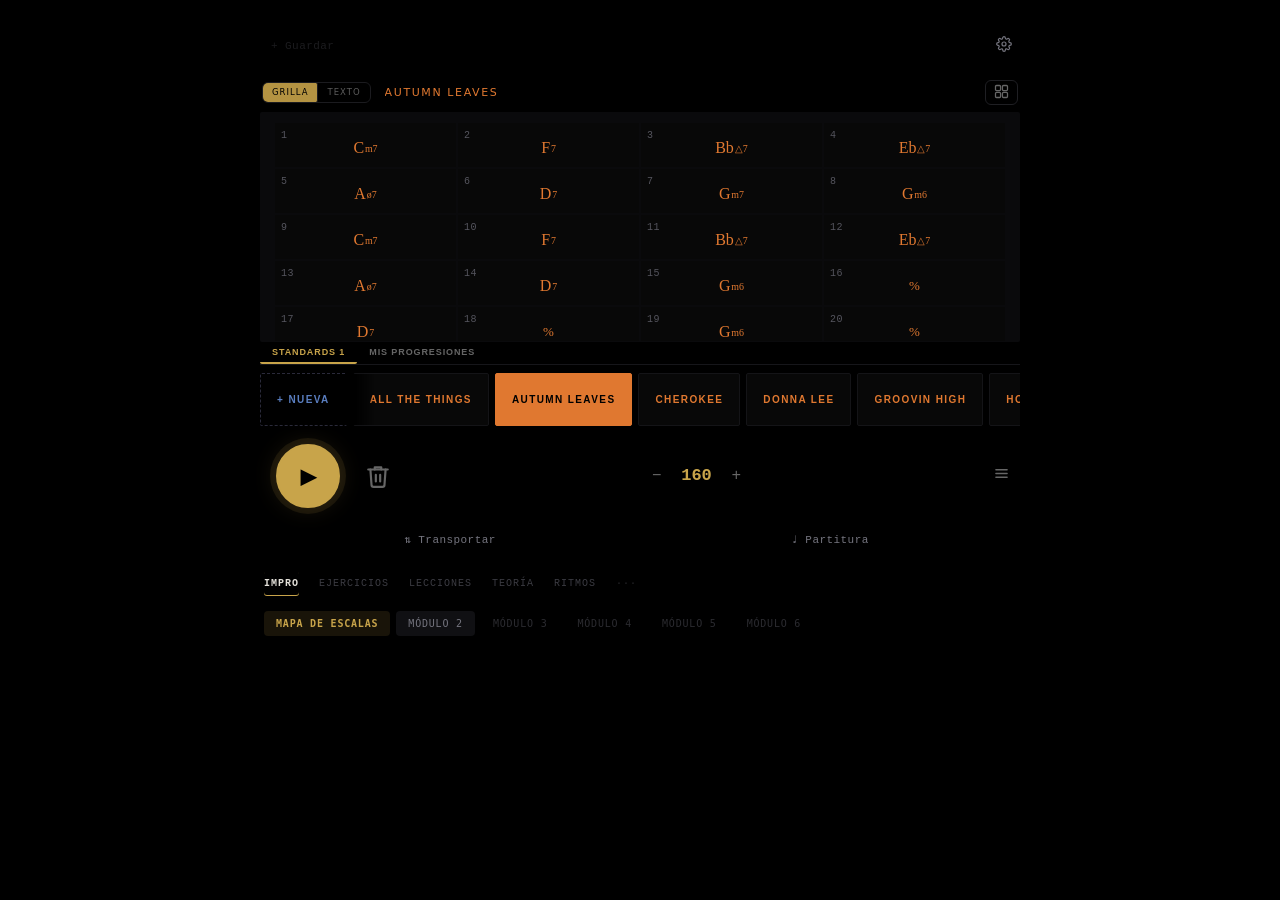
==== commit aba2e775: "Actualización del motor" ====
--- a/barry_harris.html
+++ b/barry_harris.html
@@ -53,7 +53,8 @@
     --border-darker: #1a1a1a;
     --border-subtle: #1e1e1e;
     --surface-2: #161616;
-    --text: #e8e8e8;
+    --text: #e4e1da;   /* [2026-07-13] era #e8e8e8, un gris FRÍO. La app es negra y ámbar:
+                            la tinta tiene que ser cálida o el blanco se pelea con el acento. */
     --dim: #666;
     --amber: #c8a44a;
     --red: #c05a5a;
@@ -520,6 +521,11 @@
     letter-spacing: .02em;
   }
   .bar-recurso::before { content: '↳ '; opacity: .6; font-style: normal; }
+  .bar-porque {
+    font-size: 11px; line-height: 1.35; color: var(--dim);
+    opacity: .72; margin-top: 3px; font-style: italic; max-width: 42ch;
+  }
+  .bar-porque::before { content: '— '; opacity: .5; }
 
   /* ═══ LA MÉTRICA VA ADELANTE DE TODO ═══ [2026-07-13 · Hernán, lo vio en pantalla] ══════
      Antes: `top:0; right:0` — arriba a la DERECHA, apretada contra el acorde. Se leía como un
@@ -2191,7 +2197,20 @@
      la interfaz y los botones Imprimir/Cerrar. Los btnBar son hijos directos de <body>
      → los oculta el :not(...) de abajo automáticamente. */
   @media print {
+    /* ═══ [2026-07-13 · Hernán: "sale todo negro"] ═══════════════════════════════════════════
+       El @media print escondía a los HIJOS del body… pero NUNCA le sacaba el fondo AL BODY:
+           body { background: var(--bg); }   →   --bg = #000
+       Así que el tema oscuro de la app SE IMPRIMÍA: un marco negro alrededor de la partitura y
+       media hoja negra debajo. Gasta tinta y queda feo.
+       La partitura se imprime en PAPEL: papel BLANCO, tinta NEGRA. */
+    html, body {
+      background: #fff !important;
+      color: #000 !important;
+    }
     body > *:not(#pentagrama-overlay):not(.print-overlay) { display: none !important; }
+    /* [2026-07-13] el toggle Pentagrama/Lead Sheet es de PANTALLA, no va al papel */
+    .partitura-tabs { display: none !important; }
+    #pentagrama-overlay, .print-overlay { padding-top: 0 !important; }
     #pentagrama-overlay, .print-overlay {
       position: static !important;
       padding: 0 !important;
@@ -2202,12 +2221,834 @@
     .print-overlay .float-controls { display: none !important; }
   }
 
+
+  /* ═══════════════════════════════════════════════════════════════════════════════
+     REFINAMIENTO VISUAL · v1   [2026-07-13 · Hernán: "que desaparezca la interfaz"]
+
+     REGLA DE ORO de esta pasada: un borde es INFORMACIÓN, no decoración. Sólo lo
+     merecen tres cosas: lo SELECCIONADO, lo que tiene FOCO, y la acción PRINCIPAL.
+     Todo lo demás se separa con espacio, superficie y contraste — no con marcos.
+
+     Este bloque es REVERSIBLE: se borra entero y la UI vuelve exactamente a como
+     estaba. No toca lógica, ni audio, ni el motor. Es pintura.
+     ═══════════════════════════════════════════════════════════════════════════════ */
+
+  :root {
+    /* Los tokens de borde bajan TODOS de golpe: cualquier marco que sobreviva a
+       esta pasada queda como línea de pelo, no como reja. Un solo lugar. */
+    --border:        #1f1f23;   /* era #2e2e2e */
+    --border-dark:   #191a1d;   /* era #2a2a2a */
+    --border-darker: #141417;   /* era #1a1a1a */
+    --border-subtle: #131316;   /* era #1e1e1e */
+
+    --hair:   #16161a;   /* línea de pelo: sugiere una división, no la dibuja */
+    --sunk:   #0a0a0c;   /* superficie hundida: separa por contraste, sin marco */
+    --ink-2:  #74747e;   /* secundario: acciones de bajo peso, labels */
+    --ink-3:  #3b3b42;   /* terciario: nº de compás, tabs apagados, placeholders */
+  }
+
+  /* ─── 1 · BORDES ───────────────────────────────────────────────────────────────
+     El default de <button> era "todo tiene marco". Ahora es una línea de pelo:
+     el botón sigue existiendo como objeto, pero deja de gritar. */
+  button { border-color: var(--hair); }
+  button:hover { border-color: #2a2a30; }
+
+  /* ─── 2 · CAJAS ────────────────────────────────────────────────────────────────
+     Contenedores dentro de contenedores: se les saca el marco y se los hunde.
+     El ojo los separa igual — por superficie, no por línea. */
+  textarea { border-color: transparent !important; background: var(--sunk); }
+  textarea:focus { border-color: rgba(200,164,74,0.5) !important; }   /* FOCO: sí merece borde */
+  textarea::placeholder { color: #2c2c31; }
+
+  #cp-textview { border-color: transparent; background: var(--sunk); }
+  .cp-flip-face { border-color: transparent; }
+  .audio-controls-row,
+  .context-row,
+  .transpose-area { border-color: transparent !important; background: var(--sunk); }
+  select.ctx-select { border-color: transparent; background: transparent; }
+
+  /* Las divisiones que SÍ quedan, en línea de pelo */
+  .top-controls, .settings-row, .ex-tabs, .stab-bar { border-bottom-color: var(--hair); }
+  .settings-overlay { border-top-color: var(--hair); }
+
+  /* ─── 3 · EL CONTENIDO PRIMERO ────────────────────────────────────────────────
+     Los acordes son la obra; la grilla es el marco del cuadro. La grilla baja a
+     línea de pelo y la progresión gana aire alrededor. */
+  #output { margin-top: 40px; }
+  .bar-row { padding: 13px 0; }
+  #cp-textview .cp-ch-grid { border-top-color: var(--hair); border-left-color: var(--hair); }
+  #cp-textview .cp-ch-bar  { border-bottom-color: var(--hair); }
+  #cp-prog-map .cp-bar     { border-color: var(--hair); }
+
+  /* Nº de compás: es una referencia, no un protagonista. Era bold 18px, casi el
+     tamaño del acorde. Ahora susurra. */
+  .bar-num { color: var(--ink-3) !important; font-size: 12px !important; font-weight: 400 !important; }
+  .bar-num span { color: var(--ink-3) !important; }
+
+  /* ─── 4 · JERARQUÍA DE ACCIONES ───────────────────────────────────────────────
+     Un solo botón primario en pantalla: ▶. Todo lo demás baja un escalón.  */
+  .btn-play-all {
+    /* El halo era doble y muy abierto: ruido alrededor del único elemento que ya
+       no necesita ayuda para verse. Se calma, no se apaga. */
+    box-shadow: 0 0 0 6px rgba(200,164,74,0.10), 0 0 24px rgba(200,164,74,0.16);
+  }
+
+  /* Transportar · Análisis · Partitura: eran tres cajas azules con borde, casi el
+     mismo peso visual que el Play. Son acciones SECUNDARIAS: texto, y punto. */
+  .tool-btn {
+    color: var(--ink-2) !important;
+    border-color: transparent !important;
+    background: none !important;
+    font-size: 11px;
+    padding: 10px 4px;
+    letter-spacing: 0.04em;
+  }
+  .tool-btn:hover, .tool-btn:active { color: var(--text) !important; border-color: transparent !important; }
+
+  /* Controles de la fila del play: sin marco. El ▶ ya dice dónde está el centro. */
+  #bpm-minus, #bpm-plus, #btn-density,
+  .btn-row button:not(.btn-play-all) { border-color: transparent !important; }
+
+  /* Engranaje y 𝄞: eran azules. El azul significa ESTADO (tuyo / editable), no
+     "acá hay un botón". Vuelven al gris. */
+  header button svg { stroke: var(--ink-2); }
+  #btn-temp-fakebook { color: var(--ink-2) !important; border-color: transparent !important; }
+
+  /* ─── 5 · LA ZONA INFERIOR ────────────────────────────────────────────────────
+     Era el punto más ruidoso de la pantalla: 6 botones con borde + 1 bloque azul
+     lleno + una fila de chips azules debajo. Tres niveles de navegación gritando
+     a la vez, abajo del contenido que importa.
+     AHORA: tabs de texto (la activa, una línea ámbar) + chips planos sin marco. */
+  .tools-row { margin-top: 14px !important; }
+
+  #category-row > div { gap: 20px !important; }
+  .cat-btn {
+    border: none !important;
+    background: none !important;
+    color: var(--ink-3) !important;
+    padding: 7px 0 6px !important;
+    font-weight: 400 !important;
+    letter-spacing: 0.1em;
+    box-shadow: none;
+  }
+  .cat-btn.active {
+    color: var(--text) !important;
+    font-weight: 700 !important;
+    box-shadow: 0 1px 0 var(--amber);   /* subrayado sin reintroducir un border */
+  }
+  .cat-btn:disabled { color: #26262a !important; }
+
+  /* Chips de módulo (fila 3). Sin borde, sin azul decorativo: plano el disponible,
+     ámbar tenue el que estás usando, casi invisible el que todavía no existe. */
+  .sub-chip {
+    flex-shrink: 0;
+    font-size: 10px;
+    padding: 7px 12px;
+    border: none;
+    border-radius: 4px;
+    font-family: monospace;
+    letter-spacing: 0.08em;
+    white-space: nowrap;
+    background: #101013;
+    color: var(--ink-2);
+    cursor: pointer;
+  }
+  .sub-chip.active {
+    background: rgba(200,164,74,0.12);
+    color: var(--amber);
+    font-weight: 700;
+    cursor: default;
+  }
+  .sub-chip:disabled { background: none; color: #2b2b30; cursor: default; }
+
+  #category-empty-text { border: none !important; color: #2f2f34 !important; }
+
+  /* ─── 6 · AIRE ────────────────────────────────────────────────────────────────
+     Lo mismo, pero respirando. */
+  .btn-row { margin-top: 14px; }
+  .audio-controls-row { margin-top: 12px !important; }
+  .context-row { margin-top: 12px !important; }
+
+
+  /* ═══════════════════════════════════════════════════════════════════════════════════
+     TECLADO A · UX  [2026-07-13 · Hernán: "editar en vivo, a veces con poca luz"]
+     Tres arreglos, ninguno cambia la estructura: AIRE · FEEDBACK · JERARQUÍA.
+     Todo bajo body.ka-simple — el constructor (B) no se toca.
+     ═══════════════════════════════════════════════════════════════════════════════════ */
+
+  /* ─── AIRE ───────────────────────────────────────────────────────────────────────────
+     El gap era 4px para TODO: entre teclas y entre BLOQUES. Pero 4px entre la última fila
+     de raíces y la primera de calidades es una trampa: tocás rápido, la mano baja, y
+     entrás una calidad cuando querías una nota. Un error de dedo se paga caro tocando.
+     El gap ENTRE BLOQUES sube a 14 (3.5× el de las teclas): el pulgar tiene dónde fallar. */
+  body.ka-simple .cp-keypad { gap: 14px; padding-top: 8px; }
+
+  /* Teclas más grandes en las dos zonas. En vivo no mirás: apuntás. */
+  .ka-list.ka-list-h { padding: 6px 14px; gap: 6px; }
+  .ka-list.ka-list-h .cp-btn { min-width: 52px; min-height: 44px; padding: 0 11px; }
+  body.ka-simple .ka-panel-quals .ka-list { gap: 6px; padding: 14px 8px; }
+  body.ka-simple .ka-panel-quals .ka-list .cp-btn {
+    flex: 0 0 calc((100% - 6px) / 2); min-height: 38px;
+  }
+  body.ka-simple .ka-panel-quals { height: 224px; }   /* las teclas crecieron: la ventana también */
+
+  /* ─── FEEDBACK ───────────────────────────────────────────────────────────────────────
+     Lo seleccionado era azul apagado (#1d2130) — casi el color del fondo, y encima AZUL,
+     que en esta app significa "editable", no "elegido". Elegido = ÁMBAR. Regla de la app,
+     y de paso el color que mejor sobrevive a la poca luz.
+     La micro-animación no es decoración: es el ACUSE DE RECIBO. Tocaste, pasó algo. */
+  body.ka-simple .ka-list .cp-btn {
+    transition: transform .08s ease, background-color .12s ease, color .12s ease;
+  }
+  body.ka-simple .ka-list .cp-btn:active { transform: scale(0.94); }
+  body.ka-simple .ka-list .cp-btn.sel {
+    background: rgba(200,164,74,0.17);
+    color: var(--amber);
+    border-top-color: rgba(200,164,74,0.55);
+    box-shadow: inset 0 0 0 1px rgba(200,164,74,0.22);
+    animation: ka-pop .17s ease-out;
+  }
+  @keyframes ka-pop {
+    0%   { transform: scale(0.93); background: rgba(200,164,74,0.34); }
+    100% { transform: scale(1);    background: rgba(200,164,74,0.17); }
+  }
+  /* Contraste base arriba: la app se usa en escenario, no en un escritorio. */
+  body.ka-simple .ka-qual { color: #cdcac2; font-size: 15px; }
+  body.ka-simple .ka-root { color: #f0eee9; font-size: 19px; }
+
+  /* ─── JERARQUÍA ──────────────────────────────────────────────────────────────────────
+     7 · m7 · △7 · ø7 · °7 es LA herramienta de esta pantalla. Estaba con el mismo peso que
+     6♭5 y m△7♭5. Ahora: teclas más altas, fondo más claro, tipografía más grande — y el
+     rótulo en ámbar, que las anuncia. Lo raro sigue abajo, en su nivel: no se fue, se ordenó. */
+  body.ka-simple .ka-panel-quals .ka-list .cp-btn.ka-top {
+    min-height: 48px;
+    font-size: 19px;
+    color: #f2efe9;
+    background: #17171d;
+    border-top-color: rgba(255,255,255,.075);
+  }
+  body.ka-simple .ka-panel-quals .ka-list .cp-btn.ka-top.sel {
+    background: rgba(200,164,74,0.20); color: var(--amber);
+  }
+  .ka-fam-top { color: rgba(200,164,74,.75); border-bottom-color: rgba(200,164,74,.18); }
+
+
+  /* ─── LA BARRA DE ACCIÓN · ⌫ y ENTER ─────────────────────────────────────────────────
+     [2026-07-13] Al PIE, donde termina el gesto. Antes había que subir hasta el readout
+     para confirmar: un viaje de pulgar por acorde. ENTER es lo único ámbar SÓLIDO del
+     teclado — es LA acción, y no compite con nada porque no hay nada más de ese peso. */
+  .ka-act { display: flex; gap: 6px; padding: 4px 5px 0; flex: 0 0 auto; }
+  .ka-act-del {
+    flex: 0 0 88px; min-height: 46px;
+    display: flex; align-items: center; justify-content: center;
+    font-size: 20px; color: #8a8a94;
+    background: #101014; border: none;
+    border-top: 1px solid rgba(255,255,255,.05);
+    border-radius: var(--cp-radius);
+    transition: transform .08s ease, background-color .12s ease;
+    -webkit-tap-highlight-color: transparent;
+  }
+  .ka-act-del:active { background: #17171c; color: #d8d5cd; transform: scale(0.95); }
+  .ka-act-enter {
+    flex: 1 1 auto; min-height: 46px;
+    display: flex; align-items: center; justify-content: center;
+    font-family: 'Futura','Jost',system-ui,sans-serif;
+    font-size: 12px; font-weight: 700; letter-spacing: .18em;
+    color: #0a0a0c; background: var(--amber);
+    border: none; border-radius: var(--cp-radius);
+    transition: transform .08s ease, background-color .12s ease;
+    -webkit-tap-highlight-color: transparent;
+  }
+  .ka-act-enter:active { background: #b09040; transform: scale(0.98); }
+  /* Sin raíz no hay acorde: el ENTER se apaga en vez de mentir. */
+  body:not(.cp-armed) .ka-act-enter { background: #17171c; color: #45454e; }
+
+  /* La ventana de calidades cede los 56px que ocupa la barra: el picker no crece,
+     se REORDENA. Con las teclas grandes siguen entrando 4 filas + los rótulos. */
+  body.ka-simple .ka-panel-quals { height: 182px; }
+
+
+  /* ═══════════════════════════════════════════════════════════════════════════════════
+     PALETA ÚNICA · SIN BLANCO   [2026-07-13 · Hernán: "no me gusta el blanco en general"]
+
+     LA PANTALLA PRINCIPAL ES EL MODELO. El picker y el modo reproducción se traen hacia
+     ella — con cambios muy sutiles, no con un repinte.
+
+     EL PROBLEMA: había blanco puro (#fff) suelto en tres lugares distintos, y siempre
+     significando "esto está activo". Pero el blanco puro no es un color de esta app: es
+     una FUGA. En una pantalla negra grita más que el ámbar, que es el acento de verdad —
+     y encima es frío, así que se pelea con él en vez de acompañarlo.
+
+     LA REGLA, una sola, para las tres pantallas:
+        TINTA   var(--text)   marfil tibio  → todo lo que se lee
+        ACENTO  var(--amber)                → lo activo, lo elegido, lo que suena
+        RESTO   grises                      → contexto
+     El realce nunca es "más blanco": es ÁMBAR. Un solo acento, tres pantallas.
+     ═══════════════════════════════════════════════════════════════════════════════════ */
+
+  /* Escala de tinta única (la que ya usaba el picker, ahora en toda la app). */
+  :root {
+    --ink-soft: #b5b2aa;   /* secundario: se lee, no protagoniza */
+    --ink-mid:  #cbc8c0;   /* activo pero no elegido */
+  }
+
+  /* ── PANTALLA PRINCIPAL ─────────────────────────────────────────────────────── */
+  .float-btn.active { color: var(--amber); }     /* era #fff */
+
+  /* ── MODO REPRODUCCIÓN ──────────────────────────────────────────────────────────
+     El acorde que SUENA era blanco puro con un subrayado ámbar debajo: dos señales
+     distintas para la misma cosa, y la más fuerte era la equivocada. Ahora el acorde
+     activo ES ámbar — la misma señal que "elegido" en todo el resto de la app. */
+  body.is-playing.visual-sync-on .bar-row.active-bar-row .bar-chord-name {
+    color: var(--amber) !important;
+  }
+  .meta-dir-arrow { color: var(--ink-soft); }
+  body.is-playing.visual-sync-on .bar-row .bar-meta .meta-dir-arrow {
+    color: var(--ink-soft) !important;
+  }
+
+  /* ── CHORD PICKER ───────────────────────────────────────────────────────────────
+     El acorde en construcción era #fbf9f4 — blanco de papel sobre fondo negro. Baja a
+     la tinta de la app: sigue siendo lo más grande de la pantalla, que es de donde
+     saca su protagonismo. No necesita gritar. */
+  /* [2026-07-13 · Hernán] El acorde en construcción, EN VERDE — a prueba. Un verde apagado y
+     tibio (no el #4aaa4a de semáforo, que en una app negra y ámbar queda estridente): este
+     convive con el ámbar sin pelearse, y dice "esto todavía no está escrito" sin gritarlo.
+     Si no convence: volver a `color: var(--text)` y listo. */
+  .cp-pv-chord { color: #6f9e6a; }
+  .cp-near.cur .cp-near-ch { color: var(--text); }
+  .cp-pad .cp-acc.sel { color: var(--text); }              /* constructor: sólo el color */
+  /* ─── LAS RAÍCES, ABLANDADAS ─────────────────────────────────────────────────────────
+     [2026-07-13 · Hernán: "ablandar las letras"] Estaban en Futura 600 a full contraste:
+     letras DURAS, con filo, gritando desde una tecla que ya no debería gritar.
+       · el PESO baja de 600 a 500 → la letra pierde el filo sin perder cuerpo
+       · el COLOR baja a la tinta suave → deja de competir con el acorde de la card
+       · el TAMAÑO sube de 19 a 21 → se ablanda AGRANDÁNDOSE, no achicándose. Una letra
+         grande y liviana se lee mejor de lejos que una chica y negrita, y no pesa.
+       · un pelo de tracking → aire entre los trazos; menos apretada, más calma.
+     No cambio la familia: la letra es el ALFABETO (sans). Si la paso a serif se convierte
+     en notación, y entonces la raíz se lee como un acorde, que no lo es. */
+  body.ka-simple .ka-root {
+    color: var(--ink-soft);
+    font-size: 21px;
+    font-weight: 500;
+    letter-spacing: 0.02em;
+  }
+  /* La elegida sí sube de nuevo: es lo único que está pasando. */
+  body.ka-simple .ka-root.sel { color: var(--amber); font-weight: 600; }
+  body.ka-simple .ka-panel-quals .ka-list .cp-btn.ka-top { color: var(--text); }
+  body.ka-simple .ka-qual { color: var(--ink-soft); }
+  .ka-act-del:active { color: var(--ink-mid); }
+  .cp-pad .cp-del-key:active { color: var(--ink-mid); }
+
+
+  /* ═══ EL SCROLL DEL PICKER ══════════════════════════════════════════════════════════
+     [2026-07-13 · Hernán: "más lento, y que pare antes de tapar un bloque"]
+
+     Eran dos problemas distintos:
+
+     1 · LA INERCIA. `-webkit-overflow-scrolling: touch` le da a la lista el momentum del
+         scroll de iOS: la empujás un poco y sigue de largo sola. Para una lista de FOTOS
+         está bien; para 31 teclas que estás mirando, es que se te escape lo que buscabas.
+         Con `auto` la lista se detiene DONDE LA SOLTÁS. No es más lenta: es obediente.
+
+     2 · EL CORTE. Sin snap, el scroll para donde sea — y "donde sea" es, la mitad de las
+         veces, con una familia partida al medio o un rótulo tapado arriba. Con snap sobre
+         LOS RÓTULOS, la lista siempre frena con un grupo COMPLETO empezando arriba. Nunca
+         se te queda medio bloque escondido. `proximity` (y no `mandatory`) para que no te
+         pelee el gesto: engancha si estás cerca, y si no, te deja donde quieras.
+     ═══════════════════════════════════════════════════════════════════════════════════ */
+  body.ka-simple .ka-panel-quals .ka-list {
+    -webkit-overflow-scrolling: auto;       /* sin momentum: frena donde soltás */
+    overscroll-behavior: contain;           /* y no arrastra la pantalla de atrás */
+    scroll-snap-type: y proximity;
+    scroll-padding-top: 14px;               /* el rótulo no queda pegado al borde del fade */
+    scroll-behavior: smooth;
+  }
+  /* El ancla del snap es el RÓTULO DE FAMILIA: la lista frena con el grupo entero a la vista. */
+  body.ka-simple .ka-panel-quals .ka-fam { scroll-snap-align: start; }
+
+  /* La tira de raíces: mismo criterio. Frena sobre una tecla, nunca a medio camino entre dos. */
+  .ka-list.ka-list-h {
+    -webkit-overflow-scrolling: auto;
+    overscroll-behavior-x: contain;
+    scroll-snap-type: x proximity;
+    scroll-padding-left: 14px;
+    scroll-behavior: smooth;
+  }
+  .ka-list.ka-list-h .cp-btn { scroll-snap-align: center; }
+
+
+  /* ─── EL BEMOL ────────────────────────────────────────────────────────────────────────
+     Georgia (es notación, no texto), más chico, elevado y apagado: modifica a la nota, no
+     es su igual. La misma jerarquía que ya usa el constructor con ♭ ♮ ♯. */
+  .ka-fl {
+    font-family: Georgia, 'Times New Roman', serif;
+    font-size: 0.60em; font-weight: 400;
+    vertical-align: 0.30em; margin-left: 0.05em;
+    opacity: 0.55;
+  }
+  .ka-root.sel .ka-fl { opacity: 0.85; }
+
+  /* ─── LA TECLA ELEGIDA ────────────────────────────────────────────────────────────────
+     Le saco el ANILLO: era lo único con marco en toda la pantalla, y no hacía falta — el
+     ámbar (fondo + tinta) ya dice "elegida" sin dibujar una caja. Queda el filo de luz
+     arriba, que es lo que la hace tecla, y un ámbar apenas más presente para compensar. */
+  body.ka-simple .ka-list .cp-btn.sel {
+    box-shadow: none;
+    background: rgba(200,164,74,0.15);
+    border-top-color: rgba(200,164,74,0.6);
+  }
+
+
+  /* ═══ LA BOTONERA SE CORRE ══════════════════════════════════════════════════════════
+     [2026-07-13 · Hernán] El teclado es HERRAMIENTA, no contenido. Estaba al mismo brillo
+     que la progresión — y compite con ella por la mirada justo cuando lo que importa es lo
+     que estás escribiendo.
+
+     No es una opacidad plana: es JERARQUÍA. Cuatro niveles, de menos a más presente:
+        0.62  las 26 calidades del fondo de la lista  ← están, no molestan
+        0.82  las 5 más usadas                        ← siguen destacando entre las quals
+        0.78  las raíces                              ← se buscan, pero no gritan
+        1.00  la elegida · la que tocás · el ENTER    ← lo que está PASANDO va a full
+
+     Se opacan, no se apagan: siguen perfectamente legibles con poca luz (por eso 0.62 y no
+     0.4). Y en cuanto tocás una, sube a full: la interacción devuelve el brillo. */
+  body.ka-simple .ka-list .cp-btn,
+  body.ka-simple .ka-fam {
+    transition: opacity .14s ease, transform .08s ease, background-color .12s ease, color .12s ease;
+  }
+  body.ka-simple .ka-panel-quals .ka-list .cp-btn { opacity: 0.62; }
+  body.ka-simple .ka-panel-quals .ka-list .cp-btn.ka-top { opacity: 0.82; }
+  body.ka-simple .ka-list.ka-list-h .cp-btn { opacity: 0.78; }
+  body.ka-simple .ka-fam { opacity: 0.62; }
+  .ka-fam-top { opacity: 0.9 !important; }
+
+  /* Lo que está pasando, a full. La interacción devuelve el brillo. */
+  body.ka-simple .ka-list .cp-btn.sel,
+  body.ka-simple .ka-list .cp-btn:active { opacity: 1 !important; }
+
+  /* El ⌫ acompaña; el ENTER no se toca: es la acción, y la acción no se esconde. */
+  .ka-act-del { opacity: 0.78; }
+  .ka-act-del:active { opacity: 1; }
+
+
+  /* ═══ LA CARD NO CAMBIA DE TAMAÑO AL GIRAR ══════════════════════════════════════════
+     [2026-07-13 · Hernán: "deben coincidir exacto A y B"] El inner tenía min-height 210 y
+     CRECÍA a 289 al dar vuelta — o sea, la card cambiaba de tamaño al girar. Una card
+     física no hace eso: gira, no crece. Y de paso el layout saltaba en cada flip.
+     Las dos caras ya son position:absolute inset:0, así que basta con que el contenedor
+     tenga UNA altura: la que le da cpLayout (el hueco entero). El min-height se anula, y con él
+     la transición de min-height que producía el salto. */
+  body.cp-visual #cp-flip-inner,
+  body.cp-visual #cp-flip.flipped #cp-flip-inner {
+    min-height: 0 !important;
+    height: 100% !important;
+    transition: transform 0.55s cubic-bezier(.2,.7,.2,1) !important;   /* sólo el giro */
+  }
+
+
+  /* ─── LA CARA A LLENA LA CARD ────────────────────────────────────────────────────────
+     [2026-07-13] Los 4 slots tenían alto fijo y quedaban colgados arriba, con un vacío
+     abajo. La solución NO era achicar la card (probé, y quedaron chicas las dos caras):
+     era que los slots CREZCAN. Ahora estiran hasta el pie — la card mide lo máximo que el
+     teclado le permite, y los acordes se ven todo lo grandes que se pueden ver. */
+  /* [2026-07-13 · corrección] Los hice estirar a TODA la card y quedaron columnas gigantes con
+     el acorde flotando en el medio: el recuadro pesaba más que el contenido. Lo que tiene que
+     llenar la card es EL ACORDE, no el marco.
+       · el slot toma una altura proporcionada y la fila se CENTRA en la card → sin vacío arriba
+         ni abajo, se reparte solo;
+       · el acorde crece (23 → 30px): el contenido gana el espacio que le sacamos a la caja;
+       · el marco baja a línea de pelo. El slot en curso conserva su azul: ESA caja sí informa. */
+  body.cp-visual #cp-flip-front .cp-slots {
+    flex: 1 1 auto; align-items: center; padding-bottom: 6px;
+  }
+  /* [2026-07-13 · Hernán: "quitar todo ese recuadro"] Los slots eran cuatro cajas dibujadas para
+     decir algo que el CONTENIDO ya dice: dónde está cada acorde. El marco no informaba, sólo
+     fragmentaba. Se van los cuatro. Lo que queda separando los compases es el ESPACIO — que es
+     como se separan en una partitura de verdad.
+     La única caja que sobrevive es la del slot EN CURSO: esa sí informa (te dice dónde vas a
+     escribir), y ahora que es la única, se ve sin necesidad de gritar. */
+  body.cp-visual #cp-flip-front .cp-slot {
+    height: 112px; min-height: 0;
+    border-color: transparent !important;
+    background: none !important;
+    box-shadow: none !important;
+  }
+  /* ─── MINIMALISMO · la card se queda con LOS ACORDES ────────────────────────────────
+     [2026-07-13 · Hernán: "que sea minimalista"] Sacados los recuadros, lo que quedaba
+     seguía siendo andamio: los números 1 2 3 4 (que sólo repiten un orden que el ojo ya
+     lee de izquierda a derecha) y los + de los huecos (que decoran una ausencia).
+     Un compás de partitura no numera sus tiempos ni dibuja los silencios que no hay.
+
+     Queda: los acordes. Y UNA marca — una línea fina debajo del slot en curso. Es lo
+     mínimo que se puede dibujar para decir "acá vas a escribir", y alcanza.
+     Los slots vacíos siguen siendo tocables: el área está, sólo dejó de pintarse. */
+  body.cp-visual #cp-flip-front .cp-slot-n { display: none; }
+  body.cp-visual #cp-flip-front .cp-slot-empty { color: transparent; }
+
+  /* El HUECO es un PUNTO. No un '+' (que es un botón disfrazado), no una caja: un punto, como
+     el que dejarías con el lápiz para acordarte de que ahí falta algo. Está, y no molesta. */
+  body.cp-visual #cp-flip-front .cp-slot.vacio::after {
+    content: '·' !important;
+    font-family: Georgia, 'Times New Roman', serif !important;
+    font-size: 30px !important;
+    color: #2a2a2f !important;
+  }
+
+  /* EL SLOT EN CURSO — el punto se enciende. Sin caja, sin línea, sin fondo: el mismo punto,
+     en azul. Y si el slot ya tiene algo escrito, un punto azul abajo dice "acá estás". */
+  body.cp-visual #cp-flip-front .cp-slot.next {
+    background: none !important;
+    box-shadow: none !important;
+  }
+  /* [2026-07-13 · Hernán] NARANJA. Ojo con la semántica: el naranja ya significa "progresión de
+     sólo lectura" en el fakebook. Acá pasa a ser el CURSOR. Anotado por si alguna vez choca. */
+  body.cp-visual #cp-flip-front .cp-slot.next.vacio::after { color: var(--orange) !important; }
+  body.cp-visual #cp-flip-front .cp-slot.next:not(.vacio)::after {
+    content: '·';
+    position: absolute; bottom: 2px; left: 50%; transform: translateX(-50%);
+    font-family: Georgia, 'Times New Roman', serif;
+    font-size: 24px; line-height: 1; color: var(--orange);
+  }
+  body.cp-visual #cp-flip-front .cp-slot-ch,
+  body.cp-visual #cp-flip-front .cp-slot-ghost,
+  body.cp-visual #cp-flip-front .cp-slot-rep { font-size: 30px; }
+
+
+  /* ═══ SIN DESTELLOS ═════════════════════════════════════════════════════════════════
+     [2026-07-13 · Hernán: "eliminar destellos"] Cada tecla tenía un FILO DE LUZ arriba
+     (un borde blanco al 4-7%) para simular relieve, y la selección entraba con un FLASH
+     (el keyframe arrancaba al 34% de ámbar y bajaba al 17%). Son trucos de skeuomorfismo:
+     fingen que hay una lámpara arriba de la pantalla. En una app negra que se usa a media
+     luz, lo único que hacen es titilar.
+     Las teclas se distinguen por SUPERFICIE (el fondo), no por brillo. Y el acuse de recibo
+     lo da el movimiento (el scale), no un fogonazo.
+     ═══════════════════════════════════════════════════════════════════════════════════ */
+  body.ka-simple .ka-list .cp-btn,
+  body.ka-simple .ka-list .cp-btn.sel,
+  body.ka-simple .ka-list .cp-btn:active,
+  .ka-act-del, .ka-act-enter {
+    border-top-color: transparent !important;
+  }
+
+  /* El pop se queda con el MOVIMIENTO y suelta el fogonazo: entra desde el color final,
+     no desde uno más brillante. Se siente igual, no destella. */
+  @keyframes ka-pop {
+    0%   { transform: scale(0.94); }
+    100% { transform: scale(1); }
+  }
+
+  /* Las ventanas hundidas conservan su sombra INTERIOR (eso es profundidad, no brillo),
+     pero se les va cualquier reflejo. */
+  body.ka-simple .ka-win { box-shadow: inset 0 2px 5px rgba(0,0,0,.55); }
+
+
+
+  /* [2026-07-13 · Hernán] "LOS MÁS USADOS" se va: era un rótulo explicando lo que las teclas ya
+     dicen solas. Esas cinco son más grandes, más claras y están arriba de todo — no hace falta
+     una etiqueta que lo anuncie. Un cartel que describe lo evidente es ruido.
+     Los OTROS rótulos (tríadas · menos usados · infrecuentes) sí quedan: ahí abajo las teclas son
+     todas iguales, y el rótulo es lo único que hace navegable una lista de 26. */
+  body.ka-simple .ka-fam-top { display: none; }
+
+  /* [2026-07-13 · Hernán] TODOS los rótulos, fuera. Pero no los borro: los dejo como un AIRE.
+       · el texto se va (font-size 0) → cero ruido, cero cartel;
+       · el bloque queda como una franja vacía → los grupos siguen SEPARÁNDOSE, por espacio y no
+         por una etiqueta. La lista deja de ser 31 teclas seguidas sin perder su estructura;
+       · y sigue siendo el ANCLA del snap: el scroll frena con un grupo entero arriba, que era
+         la otra cosa que hacían.
+     O sea: dicen menos y siguen haciendo lo mismo. */
+  body.ka-simple .ka-fam {
+    font-size: 0 !important;
+    height: 14px;
+    padding: 0 !important;
+    margin: 4px 0 0 !important;
+    border-bottom: none !important;
+    opacity: 1;
+  }
+
+
+  /* El ⌫ apagado: no queda nada que borrar. Se apaga en vez de mentir, igual que el ENTER. */
+  .ka-act-del.off { opacity: 0.26; pointer-events: none; }
+
+
+  /* ─── LA FILA DE ACCIÓN · ◀ ▶ · ⌫ · ENTER ────────────────────────────────────────────
+     [2026-07-13] Las cuatro cosas que hacés al escribir, juntas y abajo: DÓNDE escribo
+     (las flechas), BORRAR, ENTRAR. Las flechas son las más chicas: se usan menos y no
+     compiten con el ENTER, que sigue siendo la única tecla ámbar sólida. */
+  .ka-act-nav {
+    flex: 0 0 52px; min-height: 46px;
+    display: flex; align-items: center; justify-content: center;
+    font-size: 13px; color: var(--ink-2);
+    background: #101014; border: none;
+    border-radius: var(--cp-radius);
+    opacity: 0.7;
+    transition: transform .08s ease, opacity .12s ease, background-color .12s ease;
+    -webkit-tap-highlight-color: transparent;
+  }
+  .ka-act-nav:active { background: #17171c; opacity: 1; transform: scale(0.95); }
+  .ka-act-nav.off { opacity: 0.2; pointer-events: none; }
+  .ka-act-del { flex: 0 0 64px; }
+
+
+  /* ─── SIN LUPA, SIN SELECCIÓN, SIN MENÚ ──────────────────────────────────────────────
+     [2026-07-13 · Hernán] Al mantener apretada una flecha o el ⌫, iOS abría la LUPA y el
+     menú de "copiar/seleccionar": son teclas, no texto. Se les corta el callout, la
+     selección y el highlight. `touch-action: manipulation` además mata el delay de 300ms
+     del doble-tap: la tecla responde en el acto.
+     (Necesario ahora que las flechas tienen long-press: sin esto, mantener apretado abría
+      la lupa en vez de correr el cursor.) */
+  .ka-act-nav, .ka-act-del, .ka-act-enter {
+    -webkit-touch-callout: none;
+    -webkit-user-select: none;
+    user-select: none;
+    touch-action: manipulation;
+    -webkit-tap-highlight-color: transparent;
+  }
+
+
+  /* ─── EL COMPÁS DEL CURSOR, EN LAS DOS CARAS ─────────────────────────────────────────
+     [2026-07-13] La cara B resaltaba siempre el ÚLTIMO compás. Ahora resalta el del CURSOR:
+     las dos caras dicen lo mismo, y al navegar con ◀ ▶ ves el resaltado moverse acá también.
+     Y cada compás es tocable → te parás ahí. Navegar mirando el mapa entero es más rápido
+     que ir de a uno. */
+  .cp-flipb-bar { cursor: pointer; -webkit-tap-highlight-color: transparent; transition: background-color .12s ease; }
+  .cp-flipb-bar:active { background: #14141a; }
+  /* [2026-07-13 · Hernán] Sin subrayado: sólo el resaltado. La línea de abajo era una segunda
+     señal para lo mismo que ya dice el fondo — y encima dibujaba un borde justo donde veníamos
+     sacándolos. Se sube un punto el fondo para que no pierda presencia. */
+  .cp-flipb-bar.cur {
+    border-color: transparent !important;
+    background: rgba(224,120,48,0.13);
+    box-shadow: none;
+  }
+  .cp-flipb-bar.cur .cp-flipb-n { color: var(--orange); }
+
+
+  /* ─── EL CURSOR EN EL FAKEBOOK ───────────────────────────────────────────────────────
+     [2026-07-13 · Hernán: "no puedo navegar en la cara de fakebook"] La grilla mostraba la
+     progresión pero no decía DÓNDE ESTABAS ni te dejaba ir a ningún lado. Ahora el compás
+     del cursor se resalta (el mismo naranja de siempre) y tocarlo te para ahí.
+     Tocar un ACORDE sigue seleccionándolo, como antes: sólo el fondo del compás navega. */
+  #cp-textview .cp-ch-bar { cursor: pointer; -webkit-tap-highlight-color: transparent; }
+  #cp-textview .cp-ch-bar.cp-ch-cur {
+    background: rgba(224,120,48,0.13);
+    box-shadow: none;
+  }
+  #cp-textview .cp-ch-bar.cp-ch-cur .cp-ch-n { color: var(--orange); }
+
+
+  /* ─── EL FAKEBOOK: NÚMEROS SÍ, RAYAS NO ──────────────────────────────────────────────
+     [2026-07-13 · Hernán] Dos cosas al revés: el NÚMERO DE COMPÁS estaba en #191a1d —
+     invisible, cuando es lo que necesitás para ubicarte (y para saber a dónde vas con las
+     flechas); y la GRILLA estaba dibujada con rayas en los cuatro lados de cada celda.
+     Se invierte: el número aparece, las rayas se van.
+     La separación entre compases la hace el ESPACIO (un gap de 2px sobre el fondo negro),
+     no una línea. Es como se separan en un fakebook impreso: por aire, no por reja. */
+  #cp-textview .cp-ch-bar .cp-ch-n {
+    color: #55555e;
+    font-size: 10px;
+  }
+  #cp-textview .cp-ch-grid {
+    border-top: none !important;
+    border-left: none !important;
+    gap: 2px;
+  }
+  #cp-textview .cp-ch-row { gap: 2px; }
+  #cp-textview .cp-ch-bar {
+    border: none !important;
+  }
+
+
+  /* El ✕ de cerrar, ahora en la barra de título de la card. Ámbar: es la salida, y es la única
+     acción de esa fila que cambia de pantalla. */
+  .cp-flip-x { color: var(--amber); margin-left: 4px; }
+
+
+  /* La card entera invita: se toca y se da vuelta. */
+  #cp-flip { cursor: pointer; -webkit-tap-highlight-color: transparent; }
+
+
+  /* El doble tap no puede hacer zoom: es un gesto de la app, no del navegador. */
+  .cp-flipb-bar, #cp-textview .cp-ch-bar { touch-action: manipulation; }
+
+
+  /* ═══ SOLO LECTURA · el teclado se apaga, la navegación no ══════════════════════════
+     [2026-07-13] Sobre un standard se puede NAVEGAR (flechas, tocar compases, dar vuelta
+     la card) pero no escribir. Las teclas de escritura se apagan de verdad — no alcanza
+     con que el click no haga nada: una tecla que se ve encendida y no responde es peor
+     que una apagada. Las flechas quedan a full: son lo único que sí funciona. */
+  body.cp-ro .ka-list .cp-btn,
+  body.cp-ro .ka-act-del,
+  body.cp-ro .ka-act-enter {
+    opacity: 0.22 !important;
+    pointer-events: none;
+  }
+  body.cp-ro .ka-act-enter { background: #17171c !important; color: #45454e !important; }
+  body.cp-ro .cp-slot { pointer-events: none; }
+  /* las flechas NO: navegar es lo que sí se puede */
+  body.cp-ro .ka-act-nav { opacity: 0.85 !important; pointer-events: auto; }
+
+
+  /* ═══ UNA SOLA GRILLA ═══════════════════════════════════════════════════════════════
+     [2026-07-13 · Hernán: "homogeneización perfecta entre ambas pantallas"]
+     Eran DOS DISEÑOS para exactamente la misma cosa:
+        pantalla principal → Georgia normal · 4 columnas · sin marco · nº en Courier
+        cara B del picker  → Arial BOLD     · 3 columnas · con marco y radio · nº distinto
+     Nadie diseñó eso: se fueron separando. La progresión es UNA, y tiene que verse igual
+     mire donde mire. La cara B se alinea con la principal — hasta la densidad, que ahora
+     hereda del mismo botón. */
+  .cp-flipb-grid { gap: 2px !important; padding: 0 10px 10px !important; }
+  .cp-flipb-grid.cp-dens-compact .cp-flipb-bar { flex: 0 0 calc((100% - 6px) / 4) !important; }
+  .cp-flipb-grid.cp-dens-normal  .cp-flipb-bar { flex: 0 0 calc((100% - 4px) / 3) !important; }
+  .cp-flipb-bar {
+    border: none !important;
+    border-radius: 0 !important;
+    background: #080808;
+    min-height: 52px;
+    padding: 8px 4px !important;
+  }
+  /* el número: igual que en el fakebook — Courier, mismo tamaño, mismo lugar, mismo gris */
+  .cp-flipb-n {
+    top: 0 !important; left: 0 !important;
+    padding: 4px 6px 0;
+    font-family: 'Courier New', monospace;
+    font-size: 10px !important;
+    color: #55555e !important;
+  }
+  /* el acorde: NOTACIÓN, no interfaz. Georgia, peso normal — como en la principal. */
+  .cp-flipb-ch {
+    font-family: Georgia, 'Times New Roman', serif !important;
+    font-weight: normal !important;
+    font-size: 16px !important;
+    color: var(--text);
+    letter-spacing: 0;
+  }
+  .cp-flipb-bar.n2 .cp-flipb-ch { font-size: 12px !important; }
+  .cp-flipb-bar.n3 .cp-flipb-ch,
+  .cp-flipb-bar.n4 .cp-flipb-ch { font-size: 10px !important; }
+  .cp-flipb-grid.cp-dens-normal .cp-flipb-bar.n1 .cp-flipb-ch { font-size: 19px !important; }
+  .cp-flipb-empty { color: #2a2a2f; font-family: Georgia, serif; }
+
+
+  /* ═══ LA CARA A, CON EL MISMO LENGUAJE QUE LA GRILLA ════════════════════════════════
+     [2026-07-13 · Hernán: "que sean idénticas en lo visual"] La cara A y la grilla son la
+     misma progresión vista de cerca y de lejos — no dos productos distintos. Comparten
+     TODO menos el tamaño (que es, justamente, la diferencia entre las dos):
+
+        celda      fondo #080808, sin marco, separadas por 2px de aire   ← igual que la grilla
+        acorde     Georgia, peso normal, misma tinta (naranja si es ajena)
+        cursor     fondo naranja al 13%                                  ← LA MISMA marca que
+                   usa el compás del cursor en la grilla y en la cara B
+
+     Antes el cursor de la cara A era un PUNTO naranja y en la grilla un FONDO naranja: dos
+     señales para la misma idea. Ahora es una sola, en las tres superficies. */
+  body.cp-visual #cp-flip-front .cp-slots { gap: 2px !important; padding: 0 !important; }
+  body.cp-visual #cp-flip-front .cp-slot {
+    background: #080808 !important;
+    border: none !important;
+    border-radius: 0 !important;
+  }
+  /* EL TIEMPO EN CURSO — la misma marca que el compás en curso de la grilla. */
+  body.cp-visual #cp-flip-front .cp-slot.next {
+    background: rgba(224,120,48,0.13) !important;
+    box-shadow: none !important;
+  }
+  /* el punto del cursor ya no hace falta: lo dice el fondo */
+  body.cp-visual #cp-flip-front .cp-slot.next:not(.vacio)::after { content: none; }
+  body.cp-visual #cp-flip-front .cp-slot.next.vacio::after { color: rgba(224,120,48,.55) !important; }
+  /* el hueco vacío: el mismo punto tenue de siempre */
+  body.cp-visual #cp-flip-front .cp-slot.vacio { background: #060607 !important; }
+  body.cp-visual #cp-flip-front .cp-slot-ch,
+  body.cp-visual #cp-flip-front .cp-slot-ghost,
+  body.cp-visual #cp-flip-front .cp-slot-rep {
+    font-family: Georgia, 'Times New Roman', serif;
+    font-weight: normal;
+    letter-spacing: 0;
+  }
+  /* la card, con el mismo fondo y sin marco: es la grilla, de cerca. */
+  body.cp-visual .cp-flip-face { background: #050506; }
+
+
+
+
+  /* ─── PROPIEDADES DEL TEMA ───────────────────────────────────────────────────────────
+     [2026-07-14] Tocás el nombre del tema y editás sus datos. El panel no guarda nada
+     aparte: escribe las etiquetas EN EL TEXTO. Un dato, un lugar. */
+  .cp-tv-title { cursor: pointer; -webkit-tap-highlight-color: transparent; }
+  .prop-overlay {
+    position: fixed; inset: 0; z-index: 10050;
+    background: rgba(0,0,0,.72);
+    display: flex; align-items: center; justify-content: center;
+    padding: 20px;
+  }
+  .prop-card {
+    width: 100%; max-width: 360px;
+    background: #0d0d10; border-radius: 12px;
+    padding: 18px 16px 14px;
+  }
+  .prop-head {
+    font-family: 'Futura','Jost',system-ui,sans-serif;
+    font-size: 11px; letter-spacing: .18em; text-transform: uppercase;
+    color: var(--amber); margin-bottom: 14px;
+  }
+  .prop-row {
+    display: flex; align-items: center; gap: 10px;
+    padding: 9px 0;
+    border-bottom: 1px solid #16161a;
+  }
+  .prop-label {
+    flex: 0 0 88px;
+    font-size: 11px; letter-spacing: .06em; text-transform: uppercase;
+    color: var(--ink-2);
+  }
+  .prop-input {
+    flex: 1 1 auto; min-width: 0;
+    background: none; border: none; outline: none;
+    color: var(--text); font-size: 15px;
+    font-family: Georgia, 'Times New Roman', serif;
+    padding: 4px 0;
+  }
+  .prop-input::placeholder { color: #2f2f34; }
+  .prop-input:focus { border-bottom: 1px solid rgba(200,164,74,.5); }
+  .prop-fija .prop-val {
+    flex: 1 1 auto; color: var(--ink-2); font-size: 14px;
+    font-family: Georgia, serif;
+    display: flex; flex-direction: column; gap: 2px;
+  }
+  .prop-nota {
+    font-family: 'Courier New', monospace;
+    font-size: 9px; color: #3b3b42; letter-spacing: .02em;
+  }
+  .prop-btns { display: flex; gap: 8px; margin-top: 16px; }
+  .prop-cancel, .prop-ok {
+    flex: 1 1 0; min-height: 44px;
+    border: none; border-radius: var(--cp-radius);
+    font-family: 'Futura','Jost',system-ui,sans-serif;
+    font-size: 11px; font-weight: 700; letter-spacing: .14em;
+    cursor: pointer;
+  }
+  .prop-cancel { background: #16161a; color: var(--ink-2); }
+  .prop-ok { background: var(--amber); color: #0a0a0c; }
+
+
+  /* La letra de la sección: en el margen del compás donde arranca. Como en un fakebook.
+     Ámbar, porque es estructura — no es un acorde ni un número. */
+  #cp-textview .cp-ch-sec {
+    position: absolute; top: 0; right: 0;
+    padding: 3px 6px 0;
+    font-family: 'Futura','Jost',system-ui,sans-serif;
+    font-size: 10px; font-weight: 700; letter-spacing: .08em;
+    color: var(--amber);
+  }
+
 </style>
 </head>
 <body class="hide-s23">
 <div id="orientation-lock-overlay" aria-hidden="true">
   <div class="rotate-icon">📱</div>
-  <div class="msg">Girá tu teléfono para continuar</div>
+  <div class="msg" data-i18n="giraTel">Girá tu teléfono para continuar</div>
 </div>
 <div class="wrap" role="main" aria-label="Barry Harris Improver">
 
@@ -2233,7 +3074,7 @@
   <header style="display:flex;justify-content:space-between;align-items:center;padding:0 0 8px;">
     <!-- [2026-07-12 · POLISH] Era ÁMBAR con borde ámbar — y el ámbar es el color del ENTER, la
          acción principal. Guardar es secundaria: no puede competir con eso. Gris, sin borde. -->
-    <button id="btn-save-header" onclick="libraryPromptSave()" style="font-size:11px;padding:4px 10px;color:#5a5a63;border:1px solid transparent;background:none;opacity:0.3;pointer-events:none;letter-spacing:.04em;">+ Guardar</button>
+    <button id="btn-save-header" onclick="libraryPromptSave()" style="font-size:11px;padding:4px 10px;color:#5a5a63;border:1px solid transparent;background:none;opacity:0.3;pointer-events:none;letter-spacing:.04em;" data-i18n="guardarBtn">+ Guardar</button>
     <span id="gamif-badge" onclick="_G.showStats()" role="button" tabindex="0" aria-label="Ver progreso y logros" onkeydown="if(event.key==='Enter')_G.showStats()" style="display:none;font-size:11px;font-weight:700;color:var(--amber);cursor:pointer;padding:4px 10px;border-radius:10px;border:1px solid var(--amber);background:rgba(200,164,74,0.1);-webkit-user-select:none;user-select:none;" title="Ver progreso"></span>
     <button onclick="settingsOpen()" aria-label="Abrir configuración" style="padding:4px 8px;background:none;border:none;color:var(--dim);cursor:pointer;"><svg aria-hidden="true" width="16" height="16" viewBox="0 0 24 24" fill="none" stroke="var(--blue)" stroke-width="1.8" stroke-linecap="round" stroke-linejoin="round"><circle cx="12" cy="12" r="3"/><path d="M19.4 15a1.65 1.65 0 0 0 .33 1.82l.06.06a2 2 0 0 1-2.83 2.83l-.06-.06a1.65 1.65 0 0 0-1.82-.33 1.65 1.65 0 0 0-1 1.51V21a2 2 0 0 1-4 0v-.09A1.65 1.65 0 0 0 9 19.4a1.65 1.65 0 0 0-1.82.33l-.06.06a2 2 0 0 1-2.83-2.83l.06-.06A1.65 1.65 0 0 0 4.68 15a1.65 1.65 0 0 0-1.51-1H3a2 2 0 0 1 0-4h.09A1.65 1.65 0 0 0 4.6 9a1.65 1.65 0 0 0-.33-1.82l-.06-.06a2 2 0 0 1 2.83-2.83l.06.06A1.65 1.65 0 0 0 9 4.68a1.65 1.65 0 0 0 1-1.51V3a2 2 0 0 1 4 0v.09a1.65 1.65 0 0 0 1 1.51 1.65 1.65 0 0 0 1.82-.33l.06-.06a2 2 0 0 1 2.83 2.83l-.06.06A1.65 1.65 0 0 0 19.4 9a1.65 1.65 0 0 0 1.51 1H21a2 2 0 0 1 0 4h-.09a1.65 1.65 0 0 0-1.51 1z"/></svg></button>
   </header>
@@ -2241,25 +3082,27 @@
     <div class="textarea-row" style="position:relative;"><span id="transpose-badge" style="display:none;position:absolute;top:-10px;left:0;background:var(--blue);color:#000;font-size:9px;font-weight:700;font-family:Arial,sans-serif;padding:2px 7px;border-radius:10px;letter-spacing:0.05em;z-index:10;pointer-events:none;"></span><textarea id="input" placeholder="Am7 | D7 | Gmaj7 | Cmaj7" spellcheck="false" autocomplete="off" autocorrect="off" autocapitalize="off" oninput="updateCleanPreview()"></textarea><!-- [2026-07] Vista renderizada del textarea para modo picker: misma caja/fuente, con el acorde
      seleccionado en ámbar y tocable. Da contexto general y muestra dónde estás. La verdad = #input. --><div id="cp-tvbar" class="cp-tvbar" style="display:none;"></div><div id="cp-textview" style="display:none;"></div><!-- [2026-07 · FLIP CARD] Lado A = compás actual (+ fantasma), lado B = progresión. ↻ da vuelta. --><div id="cp-flip" style="display:none;"><div id="cp-flip-inner"><div class="cp-flip-face cp-flip-front" id="cp-flip-front"></div><div class="cp-flip-face cp-flip-back" id="cp-flip-back"></div></div></div>
     <div id="clean-preview" onclick="sanitizeChords();updateCleanPreview();" role="button" tabindex="0" aria-label="Limpiar formato de la progresión" onkeydown="if(event.key==='Enter'){sanitizeChords();updateCleanPreview();}" style="display:none;font-size:10px;color:var(--dim);padding:6px 2px 0;line-height:1.4;cursor:pointer;">
-      <span style="color:#444;">Tocá para limpiar →</span> <span id="clean-preview-text" style="color:var(--amber);"></span>
+      <span style="color:#444;" data-i18n="tocaLimpiar">Tocá para limpiar →</span> <span id="clean-preview-text" style="color:var(--amber);"></span>
     </div>
     <div id="cp-tile-row" style="display:none;width:100%;"></div>
 
     <!-- Botonera fija del chord picker (visible solo en modo visual) -->
     <div id="cp-keyboard" style="display:none;position:fixed;left:0;right:0;bottom:0;background:var(--bg);z-index:100;flex-direction:column;">
 
-      <!-- Botón limpiar todo -->
-      <button onclick="cpClearBar()" aria-label="Limpiar los acordes de este compás" style="position:absolute;top:8px;right:8px;z-index:101;font-size:10px;padding:4px 10px;color:var(--dim);border:1px solid #333;background:#0a0a0a;border-radius:3px;display:inline-flex;align-items:center;gap:5px;"><svg aria-hidden="true" width="14" height="14" viewBox="0 0 24 24" fill="none" stroke="currentColor" stroke-width="2" stroke-linecap="round" stroke-linejoin="round"><polyline points="3 6 5 6 21 6"/><path d="M19 6l-1 14a2 2 0 01-2 2H8a2 2 0 01-2-2L5 6"/><path d="M10 11v6"/><path d="M14 11v6"/><path d="M9 6V4h6v2"/></svg>Compás</button>
+      <!-- [2026-07-13 · Hernán] Acá vivía el botón "🗑 Compás", en position:absolute con z-index
+           101: FLOTABA ENCIMA del mapa de compases y tapaba la zona de entrada. Se fue a la fila
+           de controles, junto al ↶ — deshacer y limpiar-compás son la misma familia (corregir),
+           y ninguna de las dos tiene por qué taparte lo que estás escribiendo. -->
 
 
       <!-- Fila de compases (derivada del texto) = superficie de selección. La dibuja cpUpdateProgMap. -->
       <div id="cp-prog-map" style="flex:1;min-height:0;overflow-y:auto;-webkit-overflow-scrolling:touch;padding:8px 12px;box-sizing:border-box;"></div>
 
-      <!-- [2026-07] Preview del acorde EN CONSTRUCCIÓN, justo arriba del keypad. No se ingresa nada
-           hasta tocar ENTER (o tocar este preview). cpRefreshPreview lo actualiza. -->
-      <div id="cp-preview-bar">
-        <div id="cp-preview" onclick="cpEnter()" aria-label="Acorde en construcción — tocar para ingresar">—</div>
-      </div>
+      <!-- [2026-07-13 · Hernán] ACÁ VIVÍA EL READOUT (#cp-preview-bar): una caja con el acorde en
+           construcción, arriba del teclado. Se eliminó. El acorde en construcción ya se ve en los
+           DOS lugares donde significa algo: el SLOT donde va a caer (la card) y la TECLA elegida
+           (el teclado). Una tercera copia en una caja aparte era andamio — y encima obligaba a
+           mirar tres puntos distintos para leer una sola letra. -->
       <!-- [2026-07-12] El motor NO corrige: AVISA. Acá se dice cómo leyó lo que escribiste. -->
       <div id="cp-aviso" style="display:none;padding:6px 10px;font-size:10px;line-height:1.4;color:#9a8351;background:#0e0c07;border-top:1px solid #241f12;letter-spacing:.01em;"></div>
 
@@ -2268,18 +3111,14 @@
       <!-- [2026-07 · UX picker] La fila de controles (✕ deseleccionar · 🎹 cerrar picker) subió ARRIBA
            del keypad: así la botonera queda pegada al borde inferior de la pantalla, que es donde
            caen los pulgares. Antes esta fila comía los últimos 30px y empujaba las teclas hacia arriba. -->
-      <div class="cp-ctrl-row">
-        <!-- [2026-07-12] Acá vivía el ✕ (limpiar el acorde), que ahora es el ⌫ al lado del ENTER.
-             En su lugar sube COMPÁS: cerrar compás es estructural, no tipeo rápido. -->
-        <button onclick="cpEnterNewBar()" id="cp-newbar" aria-label="Ingresar el acorde y cerrar el compás" style="background:none;border:none;color:var(--blue);font-size:9px;letter-spacing:.12em;font-family:'Futura','Jost',system-ui,sans-serif;font-weight:600;cursor:pointer;padding:0 14px;flex-shrink:0;">COMPÁS</button>
-        <!-- [2026-07] Deshacer: saca el último acorde ingresado. -->
-        <button onclick="cpUndo()" id="cp-undo" aria-label="Deshacer el último acorde" style="background:none;border:none;border-left:1px solid #1a1a1a;color:var(--dim);font-size:15px;cursor:pointer;padding:0 14px;flex-shrink:0;">↶</button>
-        <div style="flex:1;"></div>
-        <!-- [2026-07-12] CERRAR el editor = ✕. Le había puesto el ≣ ("volver a la progresión"), pero
-             el ≣ ahora es la DENSIDAD (pedido de Hernán) y los dos botones se ven AL MISMO TIEMPO:
-             dos íconos idénticos haciendo cosas distintas. El ✕ es inequívoco y no compite con nada. -->
-        <button onclick="toggleInputMode()" id="cp-close-btn" aria-label="Cerrar el editor de acordes" style="background:none;border-left:1px solid #1a1a1a;color:var(--amber);font-size:16px;padding:0 12px;cursor:pointer;flex-shrink:0;display:flex;align-items:center;"><svg viewBox="0 0 16 16" width="14" height="14" fill="none" stroke="currentColor" stroke-width="1.6" stroke-linecap="round" aria-hidden="true"><line x1="3.5" y1="3.5" x2="12.5" y2="12.5"/><line x1="12.5" y1="3.5" x2="3.5" y2="12.5"/></svg></button>
-      </div>
+      <!-- [2026-07-13 · Hernán] ACÁ VIVÍA LA FILA DE CONTROLES (COMPÁS · ↶ · 🗑 · ✕). Se eliminó
+           entera, porque con el CURSOR de compás las tres primeras quedaron sin trabajo:
+             · COMPÁS (cerrar compás)  → lo hace ▶: pasás al compás siguiente.
+             · ↶ (deshacer)            → lo hace ⌫: ya borra hacia atrás, acorde por acorde.
+             · 🗑 (limpiar compás)     → ⌫ repetido, parado en ese compás.
+           Cuatro botones para lo que ahora hacen dos teclas que ya están donde cae el pulgar.
+           El ✕ (cerrar el picker) NO se perdió: se fue a la barra de título de la card, al lado
+           del ↻ — que es donde uno busca cerrar algo. -->
       <div class="cp-keypad">
         <div class="cp-panel"><div id="cp-roots" class="cp-pad"></div></div>
         <div class="cp-panel cp-quals-panel">
@@ -2293,10 +3132,10 @@
     </div>
 
     <div class="ex-tabs">
-      <button class="ex-tab" id="ex-tab-core" onclick="exTabSwitch('core')">Standards 1</button>
+      <button class="ex-tab" id="ex-tab-core" onclick="exTabSwitch('core')" data-i18n="standards1">Standards 1</button>
       <button class="ex-tab" id="ex-tab-std" onclick="exTabSwitch('std')">S2</button>
       <button class="ex-tab" id="ex-tab-std3" onclick="exTabSwitch('std3')">S3</button>
-      <button class="ex-tab" id="ex-tab-lib" onclick="exTabSwitch('lib')">Mis progresiones</button>
+      <button class="ex-tab" id="ex-tab-lib" onclick="exTabSwitch('lib')" data-i18n="misProg">Mis progresiones</button>
     </div>
     <div class="ex-panel" id="ex-panel-core">
       <!-- [2026-07-12] + NUEVA en TODAS las categorías (fallo Hernán). Empezar algo tuyo no depende
@@ -2305,20 +3144,20 @@
            color de siempre, sin inventar nada: el chip DICE, con su color, que lo que sale de ahí
            es tuyo y no un standard. -->
       <button class="lib-new-btn" onclick="cpNewProgression()">+ NUEVA</button>
-      <button class="ex-btn" onclick="loadEx('Fm7 | Bbm7 | Eb7 | Abmaj7 | Dbmaj7 | Dm7 G7 | Cmaj7 | Cmaj7 | Cm7 | Fm7 | Bb7 | Ebmaj7 | Abmaj7 | Am7b5 D7 | Gmaj7 | Gm7 C7 | Fmaj7 | Fm7 Bb7 | Ebmaj7 | Abmaj7 | Am7b5 D7 | Gmaj7 | Gm7b5 C7 | Fm7 Bb7 | Ebmaj7', this.textContent, this, 160)">All the Things</button>
-      <button class="ex-btn" onclick="loadEx('Am7 | D7 | Gmaj7 | Cmaj7 | F#m7b5 | B7 | Em7 | Em7 | Am7 | D7 | Gmaj7 | Cmaj7 | F#m7b5 | B7 | Em7 | Em7 | F#m7b5 | B7 | Em7 | Em7 | Am7 | D7 | Gmaj7 | Gmaj7 | F#m7b5 | B7 | Em7 | Em7 | F#m7b5 | B7 | Em7 C7 | B7 | Em7 | Gmaj7', this.textContent, this, 120)">Autumn Leaves</button>
-      <button class="ex-btn" onclick="loadEx('Bbmaj7 | Bbmaj7 | Fm7 Bb7 | Ebmaj7 | Ebmaj7 | Em7 A7 | Dmaj7 | Dmaj7 | Ebm7 Ab7 | Dbmaj7 | Dbmaj7 | Dm7 G7 | Cmaj7 | Cm7 F7 | Bbmaj7 | Bbmaj7', this.textContent, this, 200)">Cherokee</button>
-      <button class="ex-btn" onclick="loadEx('Abmaj7 | Fm7 | Bbm7 Eb7 | Abmaj7 | Abmaj7 | Fm7 | Bbm7 Eb7 | Abmaj7 | Fm7 | Bbm7 Eb7 | Abmaj7 Db7 | Cm7 F7 | Bbm7 | Eb7 | Abmaj7 Fm7 | Bbm7 Eb7', this.textContent, this, 220)">Donna Lee</button>
-      <button class="ex-btn" onclick="loadEx('Ebmaj7 | Ebmaj7 | Fm7 Bb7 | Ebmaj7 | Ebmaj7 | Fm7 Bb7 | Ebmaj7 | Ebmaj7 | Gm7b5 C7 | Fm7 | Bb7 | Ebmaj7', this.textContent, this, 180)">Groovin High</button>
-      <button class="ex-btn" onclick="loadEx('Fmaj7 | Fmaj7 | Gm7 C7 | Gm7 C7 | Fmaj7 | Fmaj7 | Gm7 C7 | Fmaj7 | Gm7 C7 | Gm7 C7 | Fmaj7 Am7b5 D7 | Gm7 C7 | Fmaj7', this.textContent, this, 160)">Honeysuckle Rose</button>
-      <button class="ex-btn" onclick="loadEx('Gmaj7 | Gmaj7 | Gm7 C7 | Fmaj7 | Fmaj7 | Fm7 Bb7 | Ebmaj7 | Am7 D7 | Gmaj7 | Gmaj7 | Gm7 C7 | Fmaj7 | Fm7 Bb7 | Ebmaj7 | Am7 D7 | Gmaj7', this.textContent, this, 200)">How High the Moon</button>
-      <button class="ex-btn" onclick="loadEx('Bb7 | Eb7 | Bb7 | Bb7 | Eb7 | Eb7 | Bb7 | G7 | Cm7 | F7 | Bb7 | Bb7', this.textContent, this, 100)">Jazz Blues</button>
-      <button class="ex-btn" onclick="loadEx('Dm6 | Dm6 | Em7b5 | A7 | F7 | F7 | Bm7b5 | Bb6 | Am7 | Fm7 | Gm7 | C7 | Dm | F#dim | Gm7 | C7 A7 | F6 | F6 | Fm7 | Bb7 | Eb6 | Edim | Fm7 | Bb7 | Eb6 | Eb6 | Dm7 | G7 | C6 | Am7 | F#m7b5 | Fm6 | Em7 | Ebdim | Dm7 G7 | C7 A7 | F6 | F6 | Em7b5 | A7', this.textContent, this, 160)">Just One of Those Things</button>
-      <button class="ex-btn" onclick="loadEx('Cmaj7 | G7 | Cmaj7 | G7 | Cmaj7 | E7 | Am7 | D7 | Dm7 G7 | Cmaj7 | Dm7 G7 | Cmaj7 | A7 | Dm7 | G7 | Cmaj7', this.textContent, this, 200)">Lover</button>
-      <button class="ex-btn" onclick="loadEx('Ebmaj7 | Ebmaj7 | Ebmaj7 | Ebmaj7 | Fm7 Bb7 | Fm7 Bb7 | Ebmaj7 | Ebmaj7 | Abm7 Db7 | Gbmaj7 | Gm7 C7 | Fmaj7 | Fm7 Bb7 | Ebmaj7', this.textContent, this, 160)">Night and Day</button>
-      <button class="ex-btn" onclick="loadEx('Gmaj7 | Gmaj7 | Bbm7 Eb7 | Gmaj7 | Gmaj7 | Bm7b5 E7 | Am7 | Am7 | Cm7 F7 | Gmaj7 | Gmaj7 | Bm7b5 E7 | Am7 D7 | Gmaj7', this.textContent, this, 140)">Out of Nowhere</button>
-      <button class="ex-btn" onclick="loadEx('Bb7 | Eb7 | Bb7 | Bb7 | Eb7 | Eb7 | Bb7 | G7 | Cm7 | F7 | Bb7 G7 | Cm7 F7', this.textContent, this, 180)">Perdido</button>
-      <button class="ex-btn" onclick="loadEx('Bbmaj7 Gm7 | Cm7 F7 | Bbmaj7 G7 | Cm7 F7 | Fm7 Bb7 | Ebmaj7 Ebm7 | Bbmaj7/D Db7 | Cm7 F7 | Bbmaj7 Gm7 | Cm7 F7 | Bbmaj7 G7 | Cm7 F7 | Fm7 Bb7 | Ebmaj7 Ebm7 | Bbmaj7/D Db7 | Cm7 F7 | D7 | D7 | G7 | G7 | C7 | C7 | F7 | F7 | Bbmaj7 Gm7 | Cm7 F7 | Bbmaj7 G7 | Cm7 F7 | Fm7 Bb7 | Ebmaj7 Ebm7 | Cm7 F7 | Bbmaj7', this.textContent, this, 200)">Rhythm Changes</button>
+      <button class="ex-btn" onclick="loadEx('[T: All the Things You Are] [C: Jerome Kern] Fm7 | Bbm7 | Eb7 | Abmaj7 | Dbmaj7 | Dm7 G7 | Cmaj7 | Cmaj7 | Cm7 | Fm7 | Bb7 | Ebmaj7 | Abmaj7 | Am7 D7 | Gmaj7 | E7alt | Am7 | D7 | Gmaj7 | Gmaj7 | F#m7 | B7 | Emaj7 | C7alt | Fm7 | Bbm7 | Eb7 | Abmaj7 | Dbmaj7 | Dbm7 | Cm7 | Bm7 | Bbm7 | Eb7 | Abmaj7 | Gm7 C7alt', this.textContent, this, 160)">All the Things</button>
+      <button class="ex-btn" onclick="loadEx('[T: Autumn Leaves] [C: Joseph Kosma] Cm7 | F7 | Bbmaj7 | Ebmaj7 | Am7b5 | D7 | Gm7 | Gm6 | Cm7 | F7 | Bbmaj7 | Ebmaj7 | Am7b5 | D7 | Gm6 | Gm6 | D7 | D7 | Gm6 | Gm6 | Cm7 | F7 | Bbmaj7 | Bbmaj7 | Am7b5 | D7 | Gm7 C7 | Fm7 Bb7 | Am7b5 | D7 | Gm6 | G7', this.textContent, this, 120)">Autumn Leaves</button>
+      <button class="ex-btn" onclick="loadEx('[T: Cherokee] [C: Ray Noble] Bbmaj7 | Bbmaj7 | Fm7 | Bb7 | Ebmaj7 | Ebmaj7 | Ab9 | Ab9 | Bbmaj7 | Bbmaj7 | C7 | C7 | Cm7 | G7b9 | Cm7 | F7#5 | Bbmaj7 | Bbmaj7 | Fm7 | Bb7 | Ebmaj7 | Ebmaj7 | Ab9 | Ab9 | Bbmaj7 | Bbmaj7 | C7 | C7 | Cm7 | F7 | Bbmaj7 | Bbmaj7 | C#m7 | F#7 | Bmaj7 | Bmaj7 | Bm7 | E7 | Amaj7 | Amaj7 | Am7 | D7 | Gmaj7 | Gmaj7 | Gm7 | C7 | Cm7 | F7#5 | Bbmaj7 | Bbmaj7 | Fm7 | Bb7 | Ebmaj7 | Ebmaj7 | Ab9 | Ab9 | Bbmaj7 | Bbmaj7 | C7 | C7 | Cm7 | F7 | Bbmaj7 | F7#5#9', this.textContent, this, 200)">Cherokee</button>
+      <button class="ex-btn" onclick="loadEx('[T: Donna Lee] [C: Charlie Parker] Abmaj7 Db7 | Cm7 F7 | Bb7 | Bb7 | Bbm7 | Bbm7 Eb7#5 | Abmaj7 | Ebm7 Ab7#5 | Dbmaj7 | Gb7 | Cm7 | F7b9 | Bb7 | Bb7#11 | Bbm7 | Eb7 | Abmaj7 Db7 | Cm7 F7 | Bb7 | Bb7 | Gm7b5 | C7#9 | Fm | Gm7 C7 | Fm7 | C7 | Fm7 | Bdim7 | Cm7 F7 | Bbm7 Eb7 | Abmaj7 | Bbm7 Eb7', this.textContent, this, 220)">Donna Lee</button>
+      <button class="ex-btn" onclick="loadEx('[T: Groovin High] [C: Dizzy Gillespie] Ebmaj7 | Ebmaj7 | Am7 | D7 | Ebmaj7 | Ebmaj7 | Gm7 | C7 | F7 | F7 | Fm7 | Bb7 | Gm7 | F#m7 | Fm7 | Bb7b9 | Ebmaj7 | Ebmaj7 | Am7 | D7 | Ebmaj7 | Ebmaj7 | Gm7 | C7 | F7 | F7 | Fm7 | Bb7 | Fm7 | Db7 | Ebmaj7 | Fm7 Bb7b9', this.textContent, this, 180)">Groovin High</button>
+      <button class="ex-btn" onclick="loadEx('[T: Honeysuckle Rose] [C: Thomas "Fats" Waller] Gm7 C7 | Gm7 C7 | Gm7 C7 | Gm7 C7 | Fmaj7 F7/A | Bb7 Bdim7 | Fmaj7 | Am7 D7 | Gm7 C7 | Gm7 C7 | Gm7 C7 | Gm7 C7 | Fmaj7 F7/A | Bb7 Bdim7 | Fmaj7 | Fmaj7 | F7 Gm7 | Abdim7 F7/A | Bbmaj7 | Gb7 Gb7 F7 Bb7 | G7 Am7 | Bbdim7 G7/B | C7 | Am7b5 D7 | Gm7 C7 | Gm7 C7 | Gm7 C7 | Gm7 C7 | Fmaj7 F7/A | Bb7 Bdim7 | Fmaj7 | Am7 D7', this.textContent, this, 160)">Honeysuckle Rose</button>
+      <button class="ex-btn" onclick="loadEx('[T: How High The Moon] [C: Morgan Lewis] Gmaj7 | Gmaj7 | Gm7 | C7 | Fmaj7 | Fmaj7 | Fm7 | Bb7 | Eb7 | Am7b5 D7b9 | Gm7 | Am7b5 D7 | Bm7 | Am7 D7 | Bm7 Bb7 | Am7 D7 | Gmaj7 | Gmaj7 | Gm7 | C7 | Fmaj7 | Fmaj7 | Fm7 | Bb7 | Eb7 | Am7b5 D7b9 | Gmaj7 | Am7b5 D7b9 | Bm7 Bb7 | Am7 D7 | Gmaj7 E7alt | Am7 D7', this.textContent, this, 200)">How High the Moon</button>
+      <button class="ex-btn" onclick="loadEx('[T: Jazz Blues] Bb7 | Eb7 | Bb7 | Bb7 | Eb7 | Eb7 | Bb7 | G7 | Cm7 | F7 | Bb7 | Bb7', this.textContent, this, 100)">Jazz Blues</button>
+      <button class="ex-btn" onclick="loadEx('[T: Just One of Those Things] [C: Cole Porter] Dm | Dm | Em7b5 | A7 | F7 | F7 | Bm7b5 | Bbdim | F/A | Ab7 | Gm7 | C7 | F | F#dim | Gm7 | Em7b5 A7 | Dm | Dm | Em7b5 | A7 | F7 | F7 | Bm7b5 | Bbdim | F/A | Ab7 | Gm7 | C7 | F | F#dim | Fm7 | Bb7 | Eb | Edim | Fm7 | Bb7 | Eb | Eb | Dm7 | G7 | C | Am7 | F#m7b5 | Fm | Em7 | F#dim | Gm7 | Em7b5 A7 | Dm | Dm | Em7b5 | A7 | F7 | F7 | Bm7b5 | Bbdim | Am7 | D7 | Gm7 | C7 | F | F | Em7b5 | A7#9', this.textContent, this, 160)">Just One of Those Things</button>
+      <button class="ex-btn" onclick="loadEx('[T: Lover] [C: Richard Rodgers] Cmaj7 | Cmaj7 | F#m7 | B7 | Fm7 | Bb7 | Em7 | A7 | Ebm7 | Ab7 | Dm7 | G7 | Em7 | A7 | Dm7 | G7 | Cmaj7 | Cmaj7 | F#m7 | B7 | Fm7 | Bb7 | Em7 | A7 | Ebm7 | Ab7 | Dm7 | G7 | Cmaj7 | Cmaj7 | F#m7 | B7 | Emaj7 | Fdim7 | F#m7 | B7 | Emaj7 | Fdim7 | F#m7 | B7 | Gmaj7 | G#dim7 | Am7 | D7 | Em7 | A7 | Dm7 | G7 | Cmaj7 | Cmaj7 | F#m7 | B7 | Fm7 | Bb7 | Em7 | A7 | Ebm7 | Ab7 | Dm7 | G7 | C6 | A7 | Dm7 | G7', this.textContent, this, 200)">Lover</button>
+      <button class="ex-btn" onclick="loadEx('[T: Night and Day] [C: Cole Porter] Bmaj7 | Bb7 | Ebmaj7 | Ebmaj7 | Bmaj7 | Bb7 | Ebmaj7 | Ebmaj7 | Am7b5 | Abm7 | Gm7 | Gbdim7 | Fm7 | Bb7 | Ebmaj7 | Ebmaj7 | Bmaj7 | Bb7 | Ebmaj7 | Ebmaj7 | Bmaj7 | Bb7 | Ebmaj7 | Ebmaj7 | Am7b5 | Abm7 | Gm7 | Gbdim7 | Fm7 | Bb7 | Ebmaj7 | Ebmaj7 | Gbmaj7 | Gbmaj7 | Ebmaj7 | Ebmaj7 | Gbmaj7 | Gbmaj7 | Ebmaj7 | Ebmaj7 | Am7b5 | Abm7 | Gm7 | Gbdim7 | Fm7 | Bb7 | Ebmaj7 | Ebmaj7', this.textContent, this, 160)">Night and Day</button>
+      <button class="ex-btn" onclick="loadEx('[T: Out of Nowhere] [C: Edward Heyman and Johnny Green] Gmaj7 | Gmaj7 | Bbm7 | Eb7 | Gmaj7 | Gmaj7 | Bm7 | E7 | Am | E7 | Am | Am | Bbm7 | Eb7 | Am7 | D7 | Gmaj7 | Gmaj7 | Bbm7 | Eb7 | Gmaj7 | Gmaj7 | Bm7 | E7 | Am | E7 | C | Cm | Bm7 Bbdim | Am7 D7 | G6 Bb7b5 | Am7 D7', this.textContent, this, 140)">Out of Nowhere</button>
+      <button class="ex-btn" onclick="loadEx('[T: Perdido] [C: Juan Tizol] Cm7 | F7 | Bb | Dm7 G7 | Cm7 | F7 | Bb | Dm7 G7 | Cm7 | F7 | Bb | Dm7 G7 | Cm7 | F7 | Bb | Bb | D7 | D7 | G7 | G7 | C7 | C7 | F7 | F7 | Cm7 | F7 | Bb | Dm7 G7 | Cm7 | F7 | Bb | Bb', this.textContent, this, 180)">Perdido</button>
+      <button class="ex-btn" onclick="loadEx('[T: I Got Rhythm] [C: George Gershwin] Bbmaj7 G7alt | Cm7 F7 | Dm7 G7alt | Cm7 F7 | Bbmaj7 Bb7 | Eb Ebm | Dm7 G7alt | Cm7 F7 | Bbmaj7 G7alt | Cm7 F7 | Dm7 G7alt | Cm7 F7 | Bbmaj7 Bb7 | Eb Ebm | Cm7 F7 | Bbmaj7 | Am7 | D7 | Dm7 | G7 | Gm7 | C7 | Cm7 | F7 | Bbmaj7 G7alt | Cm7 F7 | Dm7 G7alt | Cm7 F7 | Bbmaj7 Bb7 | Eb Ebm | Cm7 F7 | Bbmaj7', this.textContent, this, 200)">Rhythm Changes</button>
       <!-- [2026-07-13 · Hernán] MY FUNNY VALENTINE — Chet Baker changes.
            Fuente: comparativa de Camden Hughes (learnjazzstandards.com). 36 compases: A(8) A(8)
            B(8) A(12) — la última A es larga, no es un AABA parejo.
@@ -2328,7 +3167,7 @@
            todavía NO lo caza. Anotado: hay que ampliarlo a la forma por calidades.
            Los Ab/C, Ab/Eb y G/B son INVERSIONES (el bajo ya está en el acorde): no re-enraízan.
            Balada: 76 BPM. -->
-      <button class="ex-btn" onclick="loadEx('Cm | CmMaj7 | Cm7 | Cm6 | Ab/C | Ab/C | Dm7b5 | G7 | Cm | CmMaj7 | Cm7 | F7 | Ab/C | Ab/C | Fm7 Bb7 | Fm7 Bb7 | Ebmaj7 Ab/Eb | Ebmaj7 Ab/Eb | Ebmaj7 Ab/Eb | Ebmaj7 Ab/Eb | Ebmaj7 G7alt | Cm7 | Abmaj7 | Dm7b5 G7 | Cm | CmMaj7 | Cm7 | Cm6 | Ab/C | Dm7b5 G7 | Cm7 G/B | Bbm7 Eb7 | Abmaj7 | Dm7b5 G7 | Cm7 | Dm7b5 G7', this.textContent, this, 76)">My Funny Valentine (CB)</button>
+      <button class="ex-btn" onclick="loadEx('[T: My Funny Valentine] [C: Richard Rodgers] Cm | CmMaj7 | Cm7 | Cm6 | Abmaj7 | Fm7 | Dm7b5 | G7b9 | Cm | CmMaj7 | Cm7 | Cm6 | Abmaj7 | Fm7 | Fm7b5 | Bb7b9 | Eb Fm7 | Gm7 Fm7 | Eb Fm7 | Gm7 Fm7 | Eb G7 | Cm7 F7b9 Bbm7 A7 | Abmaj7 | Dm7b5 G7b9 | Cm | CmMaj7 | Cm7 | Cm6 | Abmaj7 | Dm7b5 G7b9 | Cm | Bbm7 A7#11 | Abmaj7 | Fm7 Bb7b9 | Eb6 | Dm7b5 G7b9', this.textContent, this, 76)">My Funny Valentine (CB)</button>
       <!-- [2026-07-13 · Hernán] SOMEDAY MY PRINCE WILL COME — EL PRIMER TEMA EN 3/4.
            Es el que justificó todo el modelo de métrica: un VALS, repertorio central de jazz, y
            hasta hoy el motor no lo podía representar (barDuration estaba clavado en 4 tiempos).
@@ -2336,10 +3175,10 @@
            32 compases en Bb. Vals: 130 BPM.
            ⚠️ PASO 1: se LEE y se MUESTRA en 3/4. La REPRODUCCIÓN todavía lo toca como 4/4 — eso es
               el paso 2 (tocar barDuration, que vive en el corazón del reproductor). -->
-      <button class="ex-btn" onclick="loadEx('[3/4] Bbmaj7 | Bbmaj7 | D7 | D7 | Gm7 | Gm7 | Bb7 | Bb7 | Ebmaj7 | Ebmaj7 | Bbmaj7 | Bbmaj7 | Am7b5 D7 | Gm7 C7 | Cm7 | F7 | Bbmaj7 | Bbmaj7 | D7 | D7 | Gm7 | Gm7 | Bb7 | Bb7 | Ebmaj7 | Ebmaj7 | Bbmaj7 G7 | Cm7 F7 | Bbmaj7 Gm7 | Cm7 F7 | Bbmaj7 | Cm7 F7', this.textContent, this, 130)">Someday My Prince Will Come</button>
-        <button class="ex-btn" onclick="loadEx('[5/4] Ebm | Bbm7 | Ebm | Bbm7 | Ebm | Bbm7 | Ebm | Bbm7 | Cbmaj7 Abm7 | Bbm7 Ebm7 | Abm7 Db7 | Gbmaj7 Gdim7 | Cbmaj7 Abm7 | Bbm7 Ebm7 | Abm7 Db7 | Fm7b5 Bb7b9', this.textContent, this, 174)">Take Five</button>
-      <button class="ex-btn" onclick="loadEx('D7 | D7 | G7 | G7 | C7 | C7 | F7 | F7 | Bbmaj7 | G7 | Cm7 F7 | Bbmaj7', this.textContent, this, 200)">Sweet Georgia Brown</button>
-      <button class="ex-btn" onclick="loadEx('Fmaj7 | Ebdim | Gm7 | C7 | Fmaj7 | Fm7 Bb7 | Gm7 | C7 | Am7b5 D7 | Gm7 | C7 | Fmaj7 | Cm7 F7 | Bbmaj7 | Bbm7 Eb7 | Fmaj7 Gm7 | Am7 D7 | Gm7 C7 | Fmaj7', this.textContent, this, 140)">The Song Is You</button>
+      <button class="ex-btn" onclick="loadEx('[T: Someday My Prince Will Come] [C: Frank Churchill] [3/4] Bbmaj9 | D7#5 | Ebmaj7#11 | G13 G13 G7alt | Cm7 | G7alt | Cm7 | F7sus4 F7sus4 Ebdim7 | Dm7 | C#dim7 | Cm7 | F7 F13b9 Ebdim7 | Dm7 | C#dim7 | Cm7 | F7 | Bbmaj9 | D7#5 | Ebmaj7 | G7alt | Cm7 | G7alt | Cm7 | F7 F13b9 Ebdim7 | Dm7 | Bb13b9 | Ebmaj7 | Em7 Em7 A7b9 | Bbmaj7/F | G7/F | Cm7/F | F7', this.textContent, this, 130)">Someday My Prince Will Come</button>
+        <button class="ex-btn" onclick="loadEx('[T: Take Five] [C: Paul Desmond] [5/4] Ebm Ebm Ebm Bbm7 Bbm7 | Ebm Ebm Ebm Bbm7 Bbm7 | Ebm Ebm Ebm Bbm7 Bbm7 | Ebm Ebm Ebm Bbm7 Bbm7 | Ebm Ebm Ebm Bbm7 Bbm7 | Ebm Ebm Ebm Bbm7 Bbm7 | Ebm Ebm Ebm Bbm7 Bbm7 | Ebm Ebm Ebm Bbm7 Bbm7 | Cb Cb Cb Abm6 Abm6 | Bbm7 Bbm7 Bbm7 Ebm7 Ebm7 | Abm7 Abm7 Abm7 Db7 Db7 | Gb | Cb Cb Cb Abm6 Abm6 | Bbm7 Bbm7 Bbm7 Ebm7 Ebm7 | Abm7 Abm7 Abm7 Db7 Db7 | Fm7b5 Fm7b5 Fm7b5 Bb7 Bb7 | Ebm Ebm Ebm Bbm7 Bbm7 | Ebm Ebm Ebm Bbm7 Bbm7 | Ebm Ebm Ebm Bbm7 Bbm7 | Ebm Ebm Ebm Bbm7 Bbm7 | Ebm Ebm Ebm Bbm7 Bbm7 | Ebm Ebm Ebm Bbm7 Bbm7 | Ebm Ebm Ebm Bbm7 Bbm7 | Ebm', this.textContent, this, 174)">Take Five</button>
+      <button class="ex-btn" onclick="loadEx('[T: Sweet Georgia Brown] [C: Ben Bernie] D7 | D7 | D7 | D7 | G7 | G7 | G7 | G7 | C7 | C7 | C7 | C7 | Fmaj7 | Fmaj7 | Fmaj7 | Em7 A7#9 | D7 | D7 | D7 | D7 | G7 | G7 | G7 | G7 | Dm7 | Em7b5 A7alt | Dm7 | Em7b5 A7alt | F7 E7 | Eb7 D7 | G7 C7 | Fmaj7 A7alt', this.textContent, this, 200)">Sweet Georgia Brown</button>
+      <button class="ex-btn" onclick="loadEx('[T: The Song Is You] [C: Jerome Kern] Cmaj7 Cdim | Dm7 G7 | Em7 A7 | Dm7 G7 | Cmaj7 Em7 | Dm7 G7 | Dm7b5 G7 | Em7 A7 Dm7 G7 | Cmaj7 Cdim | Dm7 G7 | Em7 A7 | Dm7 G7 | Cmaj7 A7 | Dm7 G7 | C6 | C6 | Emaj7 | F#m7 B7 | Emaj7 | A#m7 D#7 | G#m9 | C#7 | F#7 | B7 G7 | Cmaj7 Cdim | Dm7 G7 | Cmaj7 C7 | Fmaj7 Fm6 | Em7 A7 | Dm7 G7 | C6 | C6', this.textContent, this, 140)">The Song Is You</button>
     </div>
     <div class="ex-panel" id="ex-panel-std">
       <!-- [2026-07-12] + NUEVA en TODAS las categorías (fallo Hernán). Empezar algo tuyo no depende
@@ -2374,17 +3213,17 @@
       <select id="library-select" style="display:none;"><option value="">—</option></select>
     </div>
     <div class="context-row" style="display:none;">
-      <span class="context-label">Contexto</span>
+      <span class="context-label" data-i18n="contexto">Contexto</span>
       <label class="context-auto">
         <input type="checkbox" id="ctx-auto" checked onchange="playTick();toggleCtxAuto()">
         <span class="context-pip"></span>
         Auto
       </label>
       <select class="ctx-select" id="ctx-select" disabled onchange="analyze()" aria-label="Contexto tonal de la progresión">
-        <option value="general">General</option>
+        <option value="general" data-i18n="general">General</option>
         <option value="blues">Blues</option>
         <option value="jazzblues">Jazz Blues</option>
-        <option value="bluesmenor">Blues Menor</option>
+        <option value="bluesmenor" data-i18n="bluesMenor">Blues Menor</option>
         <option value="rhythmchanges">Rhythm Changes</option>
       </select>
       <span class="ctx-detected" id="ctx-detected"></span>
@@ -2428,7 +3267,7 @@
       <label class="swing-toggle" title="Metrónomo">
         <input type="checkbox" id="metro-chk" checked onchange="playTick();updateBpmState();">
         <span class="swing-pip"></span>
-        <span>Metro</span>
+        <span data-i18n="metro2">Metro</span>
       </label>
       <div class="top-divider"></div>
       <label class="swing-toggle" title="Repetir en loop">
@@ -2440,7 +3279,7 @@
       <label class="swing-toggle" title="Cuenta regresiva antes de reproducir">
         <input type="checkbox" id="countin-chk" checked onchange="playTick()">
         <span class="swing-pip"></span>
-        <span>Cuenta</span>
+        <span data-i18n="cuenta">Cuenta</span>
       </label>
 
     </div>
@@ -2450,47 +3289,48 @@
   <!-- ── BIBLIOTECA DE PROGRESIONES ── -->
 
   <div class="tools-row" style="display:flex;gap:8px;margin-top:8px;padding:0 4px;">
-      <button id="btn-transpose" onclick="playTick();toggleTranspose()" class="tool-btn">⇅ Transportar</button>
-      <button onclick="playTick();openAnalysis()" class="tool-btn" data-testid="open-analysis">⊞ Análisis</button>
-      <button onclick="playTick();showPentagrama()" class="tool-btn">♩ Score</button>
-    </div>
-  <div class="tools-row" style="display:flex;gap:8px;margin-top:6px;padding:0 4px;">
-      <button onclick="playTick();exportPDF()" class="tool-btn" aria-label="Exportar Lead Sheet como PDF">⬇ Lead Sheet</button>
-      <button onclick="playTick();openModule2()" class="tool-btn" aria-label="Abrir Módulo 2 con esta progresión">→ Módulo 2</button>
+      <button id="btn-transpose" onclick="playTick();toggleTranspose()" class="tool-btn" data-i18n-pre="⇅ " data-i18n="transportar">⇅ Transportar</button>
+      <!-- [2026-07-14 · Hernán: "el botón Análisis no sirve más"] Y no sirve: el análisis vive ahora
+           DENTRO de ♩ Partitura, como tercera vista (Lead Sheet · Escalas · Análisis). Este botón
+           llevaba al MISMO lugar por otra puerta — y encima navegaba a OTRA PÁGINA, sacándote de
+           la app para ver lo único que la app tiene de único.
+           Lo que queda en esta fila son OPERACIONES SOBRE EL TEMA ABIERTO: transponer, imprimir.
+           Ese es el criterio de la fila, y por eso el análisis no pertenece: no es algo que le
+           HACÉS al standard — es lo que la app SABE de él, y eso ya no se pide con un botón. -->
+      <button onclick="playTick();abrirPartitura()" class="tool-btn" data-testid="open-partitura" data-i18n-pre="♩ " data-i18n="partitura">♩ Partitura</button>
     </div>
 
   <!-- Fila de categorías -->
   <div class="tools-row" id="category-row" style="margin-top:6px;padding:0 4px;">
     <div style="display:flex;gap:6px;overflow-x:auto;-webkit-overflow-scrolling:touch;scrollbar-width:none;padding-bottom:2px;">
-      <button onclick="playTick();switchCategory('impro')" id="cat-btn-impro" style="flex-shrink:0;font-size:10px;padding:6px 10px;color:#000;background:var(--blue);border-color:var(--blue);border-radius:3px;font-weight:700;white-space:nowrap;">IMPRO</button>
-      <button onclick="playTick();switchCategory('ejercicios')" id="cat-btn-ejercicios" class="cat-btn">EJERCICIOS</button>
-      <button onclick="playTick();switchCategory('lecciones')" id="cat-btn-lecciones" class="cat-btn">LECCIONES</button>
-      <button onclick="playTick();switchCategory('teoria')" id="cat-btn-teoria" class="cat-btn">TEORÍA</button>
-      <button onclick="playTick();switchCategory('ritmos')" id="cat-btn-ritmos" class="cat-btn">RITMOS</button>
-      <button style="flex-shrink:0;font-size:10px;padding:6px 10px;color:#333;background:none;border:1px solid #1a1a1a;border-radius:3px;white-space:nowrap;" disabled>···</button>
+      <button onclick="playTick();switchCategory('impro')" id="cat-btn-impro" class="cat-btn active" data-i18n="impro">IMPRO</button>
+      <button onclick="playTick();switchCategory('ejercicios')" id="cat-btn-ejercicios" class="cat-btn" data-i18n="ejercicios">EJERCICIOS</button>
+      <button onclick="playTick();switchCategory('lecciones')" id="cat-btn-lecciones" class="cat-btn" data-i18n="lecciones">LECCIONES</button>
+      <button onclick="playTick();switchCategory('teoria')" id="cat-btn-teoria" class="cat-btn" data-i18n="teoria">TEORÍA</button>
+      <button onclick="playTick();switchCategory('ritmos')" id="cat-btn-ritmos" class="cat-btn" data-i18n="ritmos">RITMOS</button>
+      <button class="cat-btn" disabled>···</button>
     </div>
   </div>
 
-  <!-- Fila de módulos de la categoría activa -->
+  <!-- ═══ FILA 3 · LAS CATEGORÍAS INTERNAS de la sección activa ═══ [2026-07-13 · Hernán] ═══
+       Antes acá vivía un BLOQUE AZUL lleno ("IMPRO: MÓDULO 1 · Escalas", flex:0 0 100%) que
+       ocupaba una fila entera para decir UNA cosa, y al lado 5 botones apagados que no se veían.
+       Y arriba había OTRA fila suelta con "→ Módulo 2" — que contradecía a la lista, donde el
+       Módulo 2 figuraba DESHABILITADO. El mismo módulo, dos verdades.
+       AHORA: una sola fila con las categorías internas de la sección activa, la ACTUAL RESALTADA.
+       El "→ Módulo 2" es el Módulo 2 de IMPRO: vive acá, y la contradicción se cierra sola. -->
   <div class="tools-row" id="impro-row" style="margin-top:6px;padding:0 4px;overflow:hidden;">
-    <div style="display:flex;overflow-x:auto;-webkit-overflow-scrolling:touch;scrollbar-width:none;scroll-snap-type:x mandatory;">
-      <button onclick="playTick();openModuleDialog(1)" style="flex:0 0 100%;font-size:11px;padding:8px 4px;color:#000;background:var(--blue);border:1px solid #22d3ee;border-radius:3px;font-weight:700;scroll-snap-align:start;box-sizing:border-box;">IMPRO: MÓDULO 1 · Escalas</button>
-      <button class="roller-btn-disabled" disabled>IMPRO: MÓDULO 2 · —</button>
-      <button class="roller-btn-disabled" disabled>IMPRO: MÓDULO 3 · —</button>
-      <button class="roller-btn-disabled" disabled>IMPRO: MÓDULO 4 · —</button>
-      <button class="roller-btn-disabled" disabled>IMPRO: MÓDULO 5 · —</button>
-      <button class="roller-btn-disabled" disabled>IMPRO: MÓDULO 6 · —</button>
-    </div>
+    <div id="sub-cats" style="display:flex;gap:6px;overflow-x:auto;-webkit-overflow-scrolling:touch;scrollbar-width:none;"></div>
   </div>
 
   <!-- Placeholder para categorías sin contenido -->
   <div class="tools-row" id="category-empty-row" style="display:none;margin-top:6px;padding:0 4px;">
-    <div id="category-empty-text" style="width:100%;text-align:center;font-size:11px;color:#444;padding:14px 0;border:1px solid #1a1a1a;border-radius:3px;">— próximamente —</div>
+    <div id="category-empty-text" style="width:100%;text-align:center;font-size:11px;color:#444;padding:14px 0;border:1px solid #1a1a1a;border-radius:3px;" data-i18n="proximamente">— próximamente —</div>
   </div>
 
   <div class="transpose-area" id="transpose-area">
     <div style="display:flex;align-items:center;justify-content:space-between;margin-bottom:4px;">
-      <div class="transpose-label" style="margin-bottom:0;">Transportar progresión</div>
+      <div class="transpose-label" style="margin-bottom:0;" data-i18n="transpProg">Transportar progresión</div>
       <button onclick="toggleTranspose()" style="background:none;border:none;color:var(--dim);font-size:16px;cursor:pointer;padding:0 4px;line-height:1;">✕</button>
     </div>
     <div class="transpose-controls">
@@ -2506,7 +3346,7 @@
         <option>E</option><option>F</option><option>F#</option><option>G</option>
         <option>Ab</option><option>A</option><option>Bb</option><option>B</option>
       </select>
-      <button onclick="applyTranspose()" style="font-size:11px;padding:4px 10px;white-space:nowrap;">Aplicar</button>
+      <button onclick="applyTranspose()" style="font-size:11px;padding:4px 10px;white-space:nowrap;" data-i18n="aplicar">Aplicar</button>
     </div>
     <div class="transpose-preview" id="transpose-preview"></div>
   </div>
@@ -2514,27 +3354,37 @@
   <!-- ── SETTINGS OVERLAY ── -->
   <div class="settings-overlay" id="settings-overlay">
     <div class="settings-header">
-      <span class="settings-title" style="color:var(--amber);font-size:13px;font-weight:700;text-transform:uppercase;letter-spacing:0.1em;">Configuración</span>
+      <span class="settings-title" style="color:var(--amber);font-size:13px;font-weight:700;text-transform:uppercase;letter-spacing:0.1em;" data-i18n="configuracion">Configuración</span>
       <button class="settings-close" onclick="settingsClose()" aria-label="Cerrar configuración">✕</button>
     </div>
 
+    <!-- ═══ IDIOMA ═══ [2026-07-13] Arriba de todo en Ajustes: se ve siempre, sin buscar en
+         una pestaña. Es una decisión que cambia TODA la app — merece estar a la vista. ═══ -->
+    <div style="display:flex;align-items:center;gap:10px;padding:10px 12px;border-bottom:1px solid #1a1a1a;">
+      <span data-i18n="idioma" style="font-size:11px;color:#666;font-family:monospace;letter-spacing:.1em;text-transform:uppercase;">Idioma</span>
+      <div style="display:flex;gap:0;margin-left:auto;">
+        <button onclick="setIdioma('en')" id="lang-en" style="font-size:11px;padding:6px 14px;font-family:monospace;letter-spacing:.06em;border:1px solid var(--amber);border-right:none;border-radius:4px 0 0 4px;cursor:pointer;background:none;color:var(--amber);">EN</button>
+        <button onclick="setIdioma('es')" id="lang-es" style="font-size:11px;padding:6px 14px;font-family:monospace;letter-spacing:.06em;border:1px solid var(--amber);border-radius:0 4px 4px 0;cursor:pointer;background:none;color:var(--amber);">ES</button>
+      </div>
+    </div>
+
     <!-- Pestañas -->
     <div style="display:flex;border-bottom:1px solid #1a1a1a;margin-bottom:0;overflow-x:auto;-webkit-overflow-scrolling:touch;scrollbar-width:none;">
-      <button onclick="sTabSwitch('reprod')" id="stab-reprod" style="flex:1;padding:8px 4px;background:none;border:none;border-bottom:2px solid var(--amber);color:var(--amber);font-size:10px;font-weight:700;text-transform:uppercase;letter-spacing:0.08em;cursor:pointer;white-space:nowrap;">Reprod.</button>
-      <button onclick="sTabSwitch('vista')" id="stab-vista" class="stab-btn">Vista</button>
-      <button onclick="sTabSwitch('ingreso')" id="stab-ingreso" class="stab-btn">Ingreso</button>
-      <button onclick="sTabSwitch('avanzado')" id="stab-avanzado" class="stab-btn">Avanzado</button>
-      <button onclick="sTabSwitch('desarrollo')" id="stab-desarrollo" class="stab-btn">Desarrollo</button>
+      <button onclick="sTabSwitch('reprod')" id="stab-reprod" style="flex:1;padding:8px 4px;background:none;border:none;border-bottom:2px solid var(--amber);color:var(--amber);font-size:10px;font-weight:700;text-transform:uppercase;letter-spacing:0.08em;cursor:pointer;white-space:nowrap;" data-i18n="tabReprod">Reprod.</button>
+      <button onclick="sTabSwitch('vista')" id="stab-vista" class="stab-btn" data-i18n="tabVista">Vista</button>
+      <button onclick="sTabSwitch('ingreso')" id="stab-ingreso" class="stab-btn" data-i18n="tabIngreso">Ingreso</button>
+      <button onclick="sTabSwitch('avanzado')" id="stab-avanzado" class="stab-btn" data-i18n="tabAvanzado">Avanzado</button>
+      <button onclick="sTabSwitch('desarrollo')" id="stab-desarrollo" class="stab-btn" data-i18n="tabDesarrollo">Desarrollo</button>
     </div>
 
     <!-- Tab: Reproducción -->
     <div id="spanel-reprod" class="settings-section" style="display:block;">
       <div class="settings-row">
-        <span>Sonido</span>
+        <span data-i18n="sonido">Sonido</span>
         <select onchange="window._soundPreset=this.value;playTick();saveSettings();" aria-label="Preset de sonido" class="settings-select">
           <option value="piano">Piano</option>
-          <option value="vibes">Vibráfono</option>
-          <option value="bass">Bajo</option>
+          <option value="vibes" data-i18n="vibrafono">Vibráfono</option>
+          <option value="bass" data-i18n="bajo">Bajo</option>
         </select>
       </div>
       <!-- [2026-07] Escuchar el acorde al armarlo en el picker. ON por defecto: el picker deja de ser
@@ -2545,7 +3395,7 @@
              A · SIMPLE      — dos listas scrolleables: raíz y calidad. Dos taps y listo.
              B · CONSTRUCTOR — el acorde se arma por partes (3ra, 5ta, 7ma, tensiones tapeables). -->
       <div class="settings-row">
-        <span>Teclado del picker</span>
+        <span data-i18n="tecladoPicker">Teclado del picker</span>
         <label class="context-auto">
           <input type="checkbox" id="kb-mode-chk" onchange="window._kbConstructor=this.checked;playTick();saveSettings();cpRebuild();">
           <span class="context-pip"></span>
@@ -2557,36 +3407,36 @@
       </div>
 
       <div class="settings-row">
-        <span>Escuchar el acorde al armarlo</span>
+        <span data-i18n="escucharAcorde">Escuchar el acorde al armarlo</span>
         <label class="context-auto">
           <input type="checkbox" id="chord-preview-chk" onchange="window._chordPreview=this.checked;playTick();saveSettings();">
           <span class="context-pip"></span>
         </label>
       </div>
       <div class="settings-row">
-        <span>Marcador de beats</span>
+        <span data-i18n="marcadorBeats">Marcador de beats</span>
         <label class="context-auto">
           <input type="checkbox" id="beat-marker-chk" onchange="window._showBeatMarker=this.checked;playTick();saveSettings();">
           <span class="context-pip"></span>
         </label>
       </div>
       <div class="settings-row">
-        <span>Botones retroceder/avanzar</span>
+        <span data-i18n="btnRetro">Botones retroceder/avanzar</span>
         <label class="context-auto">
           <input type="checkbox" id="seek-btns-chk" onchange="toggleSeekButtons(this.checked);playTick();saveSettings();">
           <span class="context-pip"></span>
         </label>
       </div>
       <div class="settings-row">
-        <span>Feel rítmico</span>
+        <span data-i18n="feelRitm">Feel rítmico</span>
         <div style="display:flex;gap:4px;">
-          <button id="feel-behind" onclick="_setFeel('behind')" style="font-size:9px;padding:3px 7px;border-radius:3px;border:1px solid #333;background:#111;color:#666;">◀◀ detrás</button>
-          <button id="feel-neutral" onclick="_setFeel('neutral')" style="font-size:9px;padding:3px 7px;border-radius:3px;border:1px solid var(--amber);background:#111;color:var(--amber);">◀ neutro</button>
-          <button id="feel-ahead"  onclick="_setFeel('ahead')"  style="font-size:9px;padding:3px 7px;border-radius:3px;border:1px solid #333;background:#111;color:#666;">● exacto</button>
+          <button id="feel-behind" onclick="_setFeel('behind')" style="font-size:9px;padding:3px 7px;border-radius:3px;border:1px solid #333;background:#111;color:#666;" data-i18n="detras">◀◀ detrás</button>
+          <button id="feel-neutral" onclick="_setFeel('neutral')" style="font-size:9px;padding:3px 7px;border-radius:3px;border:1px solid var(--amber);background:#111;color:var(--amber);" data-i18n="neutro">◀ neutro</button>
+          <button id="feel-ahead"  onclick="_setFeel('ahead')"  style="font-size:9px;padding:3px 7px;border-radius:3px;border:1px solid #333;background:#111;color:#666;" data-i18n="exacto">● exacto</button>
         </div>
       </div>
       <div class="settings-row">
-        <span>Loop de compás</span>
+        <span data-i18n="loopCompas">Loop de compás</span>
         <label class="context-auto">
           <input type="checkbox" id="bar-loop-chk" checked onchange="playTick()">
           <span class="context-pip"></span>
@@ -2600,29 +3450,29 @@
            el texto es un CANAL DE ENTRADA (pegar, tipear con teclado real), no una lente de
            segunda. Apagarlo deja solo la grilla. -->
       <div class="settings-row">
-        <span>Modo dual Texto/Grilla</span>
+        <span data-i18n="modoDual">Modo dual Texto/Grilla</span>
         <label class="context-auto">
           <input type="checkbox" id="dual-view-chk" checked onchange="setDualView(this.checked);playTick();saveSettings();">
           <span class="context-pip"></span>
         </label>
       </div>
       <div class="settings-row">
-        <span>Sufijos △7 ø° </span>
+        <span data-i18n="sufijos">Sufijos △7 ø° </span>
         <label class="context-auto">
           <input type="checkbox" id="chord-symbols-chk" checked onchange="window._chordSymbols=this.checked;playTick();analyze();saveSettings()">
           <span class="context-pip"></span>
         </label>
       </div>
       <div class="settings-row">
-        <span>Modo</span>
+        <span data-i18n="modo">Modo</span>
         <div style="display:flex;gap:4px;">
-          <button class="view-btn" id="settings-btn-minimal" onclick="playTick();setView('minimal');saveSettings()">Mínimo</button>
-          <button class="view-btn" id="settings-btn-compact" onclick="playTick();setView('compact');saveSettings()">Compacto</button>
-          <button class="view-btn" id="settings-btn-full" onclick="playTick();setView('full');saveSettings()">Expandido</button>
+          <button class="view-btn" id="settings-btn-minimal" onclick="playTick();setView('minimal');saveSettings()" data-i18n="minimo">Mínimo</button>
+          <button class="view-btn" id="settings-btn-compact" onclick="playTick();setView('compact');saveSettings()" data-i18n="compacto">Compacto</button>
+          <button class="view-btn" id="settings-btn-full" onclick="playTick();setView('full');saveSettings()" data-i18n="expandido">Expandido</button>
         </div>
       </div>
       <div class="settings-row" style="opacity:0.35;pointer-events:none;">
-        <span>Compases por página</span>
+        <span data-i18n="compasesPag">Compases por página</span>
         <select id="bars-per-page-sel" aria-label="Compases por página en modo reproducción" class="settings-select">
           <option value="3">3</option>
           <option value="6">6</option>
@@ -2631,14 +3481,14 @@
         </select>
       </div>
       <div class="settings-row">
-        <span>Flip cards</span>
+        <span data-i18n="flipCards">Flip cards</span>
         <label class="context-auto">
           <input type="checkbox" id="flip-cards-chk" checked onchange="window._flipCardsEnabled=this.checked;playTick();saveSettings();">
           <span class="context-pip"></span>
         </label>
       </div>
       <div class="settings-row">
-        <span>Resaltado de compás</span>
+        <span data-i18n="resaltadoCompas">Resaltado de compás</span>
         <label class="context-auto">
           <input type="checkbox" id="bar-highlight-chk" checked onchange="playTick();toggleBarHighlight(this.checked)">
           <span class="context-pip"></span>
@@ -2653,10 +3503,10 @@
            encontraba), pasó a "Reprod." en el apuro pre-beta, y ahí tampoco era su lugar —
            guardar y recuperar TU TRABAJO no tiene nada que ver con cómo suena.
            Ingreso = todo lo que hace a MANEJAR TUS PROGRESIONES: cómo entran, cómo salen. -->
-      <div class="settings-section-header" style="margin:22px 0 12px;">Tus progresiones</div>
+      <div class="settings-section-header" style="margin:22px 0 12px;" data-i18n="tusProg">Tus progresiones</div>
       <div style="padding-bottom:22px;border-bottom:1px solid #111;margin-bottom:18px;">
         <div style="display:flex;gap:10px;flex-wrap:wrap;">
-          <button onclick="exportBackup()" style="font-size:10px;padding:9px 14px;color:var(--amber);border:1px solid var(--amber);background:none;border-radius:4px;cursor:pointer;text-transform:none;">↓ Guardar en un archivo</button>
+          <button onclick="exportBackup()" style="font-size:10px;padding:9px 14px;color:var(--amber);border:1px solid var(--amber);background:none;border-radius:4px;cursor:pointer;text-transform:none;" data-i18n="guardarArchivo">↓ Guardar en un archivo</button>
           <label style="display:inline-flex;align-items:center;font-family:inherit;font-size:10px;padding:9px 14px;color:var(--blue);border:1px solid var(--blue);background:none;border-radius:4px;cursor:pointer;text-transform:none;">
             ↑ Recuperar de un archivo
             <input type="file" accept=".json,application/json" onchange="importBackup(this)" style="display:none;">
@@ -2693,23 +3543,23 @@
       <!-- Toggles compactos -->
       <div style="display:flex;flex-direction:column;gap:0;">
         <div class="settings-row-compact">
-          <span>Sextificar Imaj7</span>
+          <span data-i18n="sextificar">Sextificar Imaj7</span>
           <label class="context-auto"><input type="checkbox" id="sextify-chk" onchange="playTick()"><span class="context-pip"></span></label>
         </div>
         <div class="settings-row-compact">
-          <span>Outline encadenado (1.2)</span>
+          <span data-i18n="outline12">Outline encadenado (1.2)</span>
           <label class="context-auto"><input type="checkbox" id="merge-chk" onchange="playTick()"><span class="context-pip"></span></label>
         </div>
         <div class="settings-row-compact">
-          <span>Código ABC</span>
+          <span data-i18n="codigoAbc">Código ABC</span>
           <label class="context-auto"><input type="checkbox" id="show-abc-chk" onchange="playTick();window._showAbcCode=this.checked;"><span class="context-pip"></span></label>
         </div>
         <div class="settings-row-compact">
-          <span>Ticks de UI</span>
+          <span data-i18n="ticksUi">Ticks de UI</span>
           <label class="context-auto"><input type="checkbox" id="ticks-chk" checked onchange="window._ticksMuted=!this.checked"><span class="context-pip"></span></label>
         </div>
         <div class="settings-row-compact">
-          <span>Detección contexto</span>
+          <span data-i18n="detContexto">Detección contexto</span>
           <label class="context-auto"><input type="checkbox" id="ctx-auto-settings" checked onchange="document.getElementById('ctx-auto').checked=this.checked;playTick();toggleCtxAuto();settingsSyncCtx()"><span class="context-pip"></span></label>
         </div>
         <div id="ctx-manual-row" style="display:none;padding:6px 0;border-bottom:1px solid #111;">
@@ -2732,18 +3582,18 @@
            Aprieta cosas solo, priorizando lo interactivo, y vigila los invariantes permanentes.
            Hace backup del localStorage antes y lo restaura al terminar: no ensucia tu biblioteca. -->
       <!-- [2026-07] HUD de performance: mide de verdad qué tarda al cargar, en vez de sospechar. -->
-      <div class="settings-section-header">Performance</div>
+      <div class="settings-section-header" data-i18n="performance">Performance</div>
       <div style="display:flex;gap:6px;flex-wrap:wrap;align-items:center;padding-bottom:10px;border-bottom:1px solid #111;">
-        <button onclick="perfHud()" style="font-size:10px;padding:3px 8px;color:var(--blue);border:1px solid var(--blue);background:none;border-radius:3px;cursor:pointer;">⏱ Medir carga</button>
+        <button onclick="perfHud()" style="font-size:10px;padding:3px 8px;color:var(--blue);border:1px solid var(--blue);background:none;border-radius:3px;cursor:pointer;" data-i18n="medirCarga">⏱ Medir carga</button>
       </div>
       <pre id="perf-report" style="display:none;font-size:9px;line-height:1.6;color:var(--dim);background:#080808;border:1px solid #1a1a1a;border-radius:4px;padding:8px;margin:8px 0;white-space:pre-wrap;"></pre>
 
-      <div class="settings-section-header">Monkey tester (LAB)</div>
+      <div class="settings-section-header" data-i18n="monkey">Monkey tester (LAB)</div>
       <div style="display:flex;gap:6px;flex-wrap:wrap;align-items:center;padding-bottom:10px;border-bottom:1px solid #111;">
         <button onclick="monkeyRun(150)" style="font-size:10px;padding:3px 8px;color:var(--amber);border:1px solid var(--amber);background:none;border-radius:3px;cursor:pointer;">🐒 150 pasos</button>
         <button onclick="monkeyRun(500)" style="font-size:10px;padding:3px 8px;color:var(--amber);border:1px solid var(--amber);background:none;border-radius:3px;cursor:pointer;">🐒 500 pasos</button>
         <button onclick="monkeyRun(1000)" style="font-size:10px;padding:3px 8px;color:var(--amber);border:1px solid var(--amber);background:none;border-radius:3px;cursor:pointer;">🐒 1000 pasos</button>
-        <button onclick="monkeyStop()" style="font-size:10px;padding:3px 8px;color:var(--red);border:1px solid var(--red);background:none;border-radius:3px;cursor:pointer;">■ Parar</button>
+        <button onclick="monkeyStop()" style="font-size:10px;padding:3px 8px;color:var(--red);border:1px solid var(--red);background:none;border-radius:3px;cursor:pointer;" data-i18n="parar">■ Parar</button>
         <span id="monkey-status" style="font-size:10px;color:var(--dim);"></span>
       </div>
       <pre id="monkey-report" style="display:none;font-size:9px;line-height:1.5;color:var(--dim);background:#080808;border:1px solid #1a1a1a;border-radius:4px;padding:8px;margin:8px 0;max-height:260px;overflow:auto;white-space:pre-wrap;"></pre>
@@ -2752,9 +3602,13 @@
            El monkey verifica que la app no explote; ESTO verifica que las escalas sean las que el
            canon manda. Es lo único que avisa solo si el motor se aparta del documento.
            ✗ = otra escala (error musical) · ⚠ = mismas notas, distinta escritura (notación). -->
-      <div class="settings-section-header">Tests de motor (escalas/acorde)</div>
+      <div class="settings-section-header" data-i18n="testEscalas">Tests de motor (escalas/acorde)</div>
       <div style="display:flex;gap:6px;flex-wrap:wrap;align-items:center;padding-bottom:10px;border-bottom:1px solid #111;">
-        <button onclick="motorTestsRun()" style="font-size:10px;padding:3px 8px;color:var(--amber);border:1px solid var(--amber);background:none;border-radius:3px;cursor:pointer;">🎼 Correr tests</button>
+        <button onclick="testsCat('todo')" style="font-size:10px;padding:3px 8px;color:var(--amber);border:1px solid var(--amber);background:none;border-radius:3px;cursor:pointer;">🎼 Todos</button>
+        <button onclick="testsCat('motor')" style="font-size:10px;padding:3px 8px;color:var(--dim);border:1px solid #2a2a2a;background:none;border-radius:3px;cursor:pointer;">Motor</button>
+        <button onclick="testsCat('material')" style="font-size:10px;padding:3px 8px;color:var(--dim);border:1px solid #2a2a2a;background:none;border-radius:3px;cursor:pointer;">Material</button>
+        <button onclick="testsCat('ritmo')" style="font-size:10px;padding:3px 8px;color:var(--dim);border:1px solid #2a2a2a;background:none;border-radius:3px;cursor:pointer;">Ritmo</button>
+        <button onclick="testsCompartir()" style="font-size:10px;padding:3px 8px;color:var(--blue);border:1px solid var(--blue);background:none;border-radius:3px;cursor:pointer;">↗ Compartir .txt</button>
         <span id="motor-status" style="font-size:10px;color:var(--dim);"></span>
       </div>
       <pre id="motor-report" style="display:none;font-size:9px;line-height:1.5;color:var(--dim);background:#080808;border:1px solid #1a1a1a;border-radius:4px;padding:8px;margin:8px 0;max-height:300px;overflow:auto;white-space:pre-wrap;"></pre>
@@ -2763,7 +3617,7 @@
            el ø BAJA y ATERRIZA en la 3ra del V (§12/§42/§55); más espacio = arriba y abajo (§12).
            Se assertea DESDE/HASTA (la nota de llegada), no el mecanismo — así el día que se
            implemente la nota de llegada de verdad (ADR-004), estos tests deben seguir pasando. -->
-      <div class="settings-section-header">Tests de motor (direcciones)</div>
+      <div class="settings-section-header" data-i18n="testDir">Tests de motor (direcciones)</div>
       <div style="display:flex;gap:6px;flex-wrap:wrap;align-items:center;padding-bottom:10px;border-bottom:1px solid #111;">
         <button onclick="motorTestsDirRun()" style="font-size:10px;padding:3px 8px;color:var(--amber);border:1px solid var(--amber);background:none;border-radius:3px;cursor:pointer;">🎯 Correr tests</button>
         <span id="motordir-status" style="font-size:10px;color:var(--dim);"></span>
@@ -2771,12 +3625,12 @@
       <pre id="motordir-report" style="display:none;font-size:9px;line-height:1.5;color:var(--dim);background:#080808;border:1px solid #1a1a1a;border-radius:4px;padding:8px;margin:8px 0;max-height:300px;overflow:auto;white-space:pre-wrap;"></pre>
 
       <!-- Sesión y configuración -->
-      <div class="settings-section-header">Sesiones y configuración</div>
+      <div class="settings-section-header" data-i18n="sesionesConfig">Sesiones y configuración</div>
       <div style="display:flex;gap:6px;flex-wrap:wrap;padding-bottom:10px;border-bottom:1px solid #111;">
         <button onclick="saveSessionManual()" style="font-size:10px;padding:3px 8px;color:var(--amber);border:1px solid var(--amber);background:none;border-radius:3px;cursor:pointer;">↓ Sesión</button>
-        <button onclick="openSessionHistory()" class="settings-link-btn">Historial sesiones</button>
-        <button onclick="openSettingsHistory()" class="settings-link-btn">Historial config</button>
-        <button onclick="resetSettingsToDefault()" style="font-size:10px;padding:3px 8px;color:#c05a5a;border:1px solid #c05a5a;background:none;border-radius:3px;cursor:pointer;">Reset config</button>
+        <button onclick="openSessionHistory()" class="settings-link-btn" data-i18n="histSesiones">Historial sesiones</button>
+        <button onclick="openSettingsHistory()" class="settings-link-btn" data-i18n="histConfig">Historial config</button>
+        <button onclick="resetSettingsToDefault()" style="font-size:10px;padding:3px 8px;color:#c05a5a;border:1px solid #c05a5a;background:none;border-radius:3px;cursor:pointer;" data-i18n="resetConfig">Reset config</button>
       </div>
 
       <!-- [2026-07] El backup de progresiones se MUDÓ a Reprod. → "Tus progresiones" (es del usuario,
@@ -2786,26 +3640,26 @@
         <button onclick="exportBackup()" style="font-size:10px;padding:3px 8px;color:var(--amber);border:1px solid var(--amber);background:none;border-radius:3px;cursor:pointer;">↓ Backup</button>
         <label style="display:inline-block;font-family:inherit;font-size:10px;padding:3px 8px;color:var(--blue);border:1px solid var(--blue);border-radius:3px;cursor:pointer;line-height:1.4;">↑ Backup<input type="file" accept=".json" onchange="importBackup(this)" style="display:none;"></label>
         <button onclick="exportAppLogs()" style="font-size:10px;padding:3px 8px;color:#9a7ad8;border:1px solid #9a7ad8;background:none;border-radius:3px;cursor:pointer;">↓ Logs</button>
-        <button onclick="clearAppLogs()" style="font-size:10px;padding:3px 8px;color:#555;border:1px solid #333;background:none;border-radius:3px;cursor:pointer;">Borrar logs</button>
+        <button onclick="clearAppLogs()" style="font-size:10px;padding:3px 8px;color:#555;border:1px solid #333;background:none;border-radius:3px;cursor:pointer;" data-i18n="borrarLogs">Borrar logs</button>
       </div>
 
       <!-- LAB -->
       <div style="padding:14px 0 10px;border-bottom:1px solid #111;">
         <div class="settings-section-header">LAB</div>
         <div class="flex-between">
-          <span style="font-size:11px;color:var(--dim);">Detector tonalidad mayor/menor</span>
-          <button onclick="settingsClose();runLab();" class="settings-link-btn">Abrir</button>
+          <span style="font-size:11px;color:var(--dim);" data-i18n="detTonalidad">Detector tonalidad mayor/menor</span>
+          <button onclick="settingsClose();runLab();" class="settings-link-btn" data-i18n="abrir">Abrir</button>
         </div>
         <!-- Tests / QA -->
         <div style="margin-top:12px;">
           <div class="flex-between" style="margin-bottom:5px;">
-            <span style="font-size:11px;color:var(--dim);">Fuzz frecuencias (en vivo)</span>
-            <button onclick="labRunFuzz()" class="settings-link-btn" data-testid="lab-run-fuzz">Correr</button>
+            <span style="font-size:11px;color:var(--dim);" data-i18n="fuzzFrec">Fuzz frecuencias (en vivo)</span>
+            <button onclick="labRunFuzz()" class="settings-link-btn" data-testid="lab-run-fuzz" data-i18n="correr">Correr</button>
           </div>
           <pre id="lab-fuzz-out" style="font-size:9px;color:#777;white-space:pre-wrap;margin:0 0 12px;line-height:1.5;font-family:ui-monospace,monospace;">—</pre>
           <div class="flex-between" style="margin-bottom:5px;">
-            <span style="font-size:11px;color:var(--dim);">Últimos resultados E2E/CI</span>
-            <button onclick="labLoadResults()" class="settings-link-btn" data-testid="lab-load-results">Actualizar</button>
+            <span style="font-size:11px;color:var(--dim);" data-i18n="ultimosE2E">Últimos resultados E2E/CI</span>
+            <button onclick="labLoadResults()" class="settings-link-btn" data-testid="lab-load-results" data-i18n="actualizar">Actualizar</button>
           </div>
           <pre id="lab-tests-out" style="font-size:9px;color:#777;white-space:pre-wrap;margin:0;line-height:1.5;font-family:ui-monospace,monospace;">—</pre>
         </div>
@@ -2819,19 +3673,19 @@
         </div>
         <div style="display:flex;flex-direction:column;gap:3px;">
           <div class="flex-between">
-            <span class="meta-label">Desarrollador</span>
+            <span class="meta-label" data-i18n="desarrollador">Desarrollador</span>
             <span style="font-size:8px;color:#666;">Hernán</span>
           </div>
           <div class="flex-between">
-            <span class="meta-label">Método</span>
-            <span style="font-size:8px;color:#666;">Sistema armónico bebop</span>
+            <span class="meta-label" data-i18n="metodo">Método</span>
+            <span style="font-size:8px;color:#666;" data-i18n="sistemaBebop">Sistema armónico bebop</span>
           </div>
           <div class="flex-between">
-            <span class="meta-label">Repositorio</span>
+            <span class="meta-label" data-i18n="repositorio">Repositorio</span>
             <a href="https://nastasuper.github.io/Improver/" target="_blank" style="font-size:8px;color:#555;text-decoration:none;">GitHub Pages</a>
           </div>
         </div>
-        <div style="text-align:center;margin-top:8px;font-size:7px;color:#333;">Hecho con jazz y paciencia.</div>
+        <div style="text-align:center;margin-top:8px;font-size:7px;color:#333;" data-i18n="hechoCon">Hecho con jazz y paciencia.</div>
       </div>
 
     </div>
@@ -2866,7 +3720,7 @@
     localStorage.setItem(APP_LOG_KEY, JSON.stringify(logs));
 
     // Hook para envío remoto futuro — no rompe nada si está vacío
-    if (window._remoteLoggingEndpoint) {
+    if (window._remoteLoggingEndpoint && location.protocol !== 'file:') {
       fetch(window._remoteLoggingEndpoint, {
         method: 'POST',
         headers: { 'Content-Type': 'application/json' },
@@ -2903,6 +3757,14 @@
 
 window.onerror = function(msg, src, line, col, err) {
   appLog('error', msg, { src, line, col, stack: err ? err.stack : null });
+  // [2026-07-14] NO mostrar la barra roja para errores CROSS-ORIGIN sin información
+  // ("Script error." con línea 0 y sin stack). En file:// (app abierta como archivo local) o
+  // con scripts externos (cdnjs), el navegador oculta el detalle por seguridad: son ERRORES
+  // OPACOS que no dicen nada y que no rompen la app. Mostrar una barra roja alarmante por algo
+  // sobre lo que no hay información —y que no afecta el funcionamiento— es peor que callarlo.
+  // Se registran en appLog igual (exportable), pero no gritan en pantalla.
+  const esOpaco = (String(msg) === 'Script error.' || String(msg) === 'Script error') && (!err || !err.stack);
+  if (esOpaco) return;
   document.body.insertAdjacentHTML('afterbegin',
     '<div role="alert" aria-live="assertive" style="background:#c00;color:#fff;padding:12px;font-family:monospace;font-size:13px;position:fixed;top:0;left:0;right:0;z-index:9999">' +
     '⚠ ' + msg + ' — línea ' + line + (err ? '<br>' + err.stack : '') + '</div>');
@@ -2914,6 +3776,89 @@
 </script>
 
 <script>
+
+// [2026-07-14] El mini corpus vive ACÁ, fuera del DOMContentLoaded: son DATOS, no
+// inicialización. No esperan al DOM — y así se pueden testear sin navegador.
+// ═══════════════════════════════════════════════════════════════════════════════════════════════
+// EL MINI CORPUS  ·  36 standards, 34 verificados  ·  [2026-07-14 · Hernán]
+//
+// UN DATO, UN LUGAR. Antes vivían en TRES formatos distintos: 19 como botones HTML con onclick
+// inline, 17 en window.STANDARDS2, 16 en window.STANDARDS3. Tres formas de decir lo mismo, y
+// por eso 14 de los de la lista 2 seguían truncados cuando ya habíamos arreglado la lista 1:
+// NADIE SE ACORDABA DE QUE LA OTRA LISTA EXISTÍA.
+//
+// `ok: 1` = progresión COMPLETA y verificada contra el corpus (Carey Bunks / Imaginary Book).
+// Los que no lo tienen son los que no encontramos con ese nombre: siguen como estaban, y por
+// lo tanto SIGUEN SIENDO SOSPECHOSOS.
+//
+// Formato:  { n: nombre del botón, bpm, ok, p: progresión }
+// La progresión trae su propia metadata embebida: [T: título] [C: compositor] [3/4] si hace falta.
+// ═══════════════════════════════════════════════════════════════════════════════════════════════
+window.MINI_CORPUS = [
+    // ── STANDARDS 1 ──────────────────────────────────────────────────────────────────────
+    { n: 'All the Things', bpm: 160, ok: 1, p: '[T: All the Things You Are] [C: Jerome Kern] Fm7 | Bbm7 | Eb7 | Abmaj7 | Dbmaj7 | Dm7 G7 | Cmaj7 | Cmaj7 | Cm7 | Fm7 | Bb7 | Ebmaj7 | Abmaj7 | Am7 D7 | Gmaj7 | E7alt | Am7 | D7 | Gmaj7 | Gmaj7 | F#m7 | B7 | Emaj7 | C7alt | Fm7 | Bbm7 | Eb7 | Abmaj7 | Dbmaj7 | Dbm7 | Cm7 | Bm7 | Bbm7 | Eb7 | Abmaj7 | Gm7 C7alt' },
+    { n: 'Autumn Leaves', bpm: 120, ok: 1, p: '[T: Autumn Leaves] [C: Joseph Kosma] Cm7 | F7 | Bbmaj7 | Ebmaj7 | Am7b5 | D7 | Gm7 | Gm6 | Cm7 | F7 | Bbmaj7 | Ebmaj7 | Am7b5 | D7 | Gm6 | Gm6 | D7 | D7 | Gm6 | Gm6 | Cm7 | F7 | Bbmaj7 | Bbmaj7 | Am7b5 | D7 | Gm7 C7 | Fm7 Bb7 | Am7b5 | D7 | Gm6 | G7' },
+    { n: 'Cherokee', bpm: 200, ok: 1, p: '[T: Cherokee] [C: Ray Noble] Bbmaj7 | Bbmaj7 | Fm7 | Bb7 | Ebmaj7 | Ebmaj7 | Ab9 | Ab9 | Bbmaj7 | Bbmaj7 | C7 | C7 | Cm7 | G7b9 | Cm7 | F7#5 | Bbmaj7 | Bbmaj7 | Fm7 | Bb7 | Ebmaj7 | Ebmaj7 | Ab9 | Ab9 | Bbmaj7 | Bbmaj7 | C7 | C7 | Cm7 | F7 | Bbmaj7 | Bbmaj7 | C#m7 | F#7 | Bmaj7 | Bmaj7 | Bm7 | E7 | Amaj7 | Amaj7 | Am7 | D7 | Gmaj7 | Gmaj7 | Gm7 | C7 | Cm7 | F7#5 | Bbmaj7 | Bbmaj7 | Fm7 | Bb7 | Ebmaj7 | Ebmaj7 | Ab9 | Ab9 | Bbmaj7 | Bbmaj7 | C7 | C7 | Cm7 | F7 | Bbmaj7 | F7#5#9' },
+    { n: 'Donna Lee', bpm: 220, ok: 1, p: '[T: Donna Lee] [C: Charlie Parker] Abmaj7 Db7 | Cm7 F7 | Bb7 | Bb7 | Bbm7 | Bbm7 Eb7#5 | Abmaj7 | Ebm7 Ab7#5 | Dbmaj7 | Gb7 | Cm7 | F7b9 | Bb7 | Bb7#11 | Bbm7 | Eb7 | Abmaj7 Db7 | Cm7 F7 | Bb7 | Bb7 | Gm7b5 | C7#9 | Fm | Gm7 C7 | Fm7 | C7 | Fm7 | Bdim7 | Cm7 F7 | Bbm7 Eb7 | Abmaj7 | Bbm7 Eb7' },
+    { n: 'Groovin High', bpm: 180, ok: 1, p: '[T: Groovin High] [C: Dizzy Gillespie] Ebmaj7 | Ebmaj7 | Am7 | D7 | Ebmaj7 | Ebmaj7 | Gm7 | C7 | F7 | F7 | Fm7 | Bb7 | Gm7 | F#m7 | Fm7 | Bb7b9 | Ebmaj7 | Ebmaj7 | Am7 | D7 | Ebmaj7 | Ebmaj7 | Gm7 | C7 | F7 | F7 | Fm7 | Bb7 | Fm7 | Db7 | Ebmaj7 | Fm7 Bb7b9' },
+    { n: 'Honeysuckle Rose', bpm: 160, ok: 1, p: '[T: Honeysuckle Rose] [C: Thomas "Fats" Waller] Gm7 C7 | Gm7 C7 | Gm7 C7 | Gm7 C7 | Fmaj7 F7/A | Bb7 Bdim7 | Fmaj7 | Am7 D7 | Gm7 C7 | Gm7 C7 | Gm7 C7 | Gm7 C7 | Fmaj7 F7/A | Bb7 Bdim7 | Fmaj7 | Fmaj7 | F7 Gm7 | Abdim7 F7/A | Bbmaj7 | Gb7 Gb7 F7 Bb7 | G7 Am7 | Bbdim7 G7/B | C7 | Am7b5 D7 | Gm7 C7 | Gm7 C7 | Gm7 C7 | Gm7 C7 | Fmaj7 F7/A | Bb7 Bdim7 | Fmaj7 | Am7 D7' },
+    { n: 'How High the Moon', bpm: 200, ok: 1, p: '[T: How High The Moon] [C: Morgan Lewis] Gmaj7 | Gmaj7 | Gm7 | C7 | Fmaj7 | Fmaj7 | Fm7 | Bb7 | Eb7 | Am7b5 D7b9 | Gm7 | Am7b5 D7 | Bm7 | Am7 D7 | Bm7 Bb7 | Am7 D7 | Gmaj7 | Gmaj7 | Gm7 | C7 | Fmaj7 | Fmaj7 | Fm7 | Bb7 | Eb7 | Am7b5 D7b9 | Gmaj7 | Am7b5 D7b9 | Bm7 Bb7 | Am7 D7 | Gmaj7 E7alt | Am7 D7' },
+    { n: 'Jazz Blues', bpm: 100, ok: 1, p: '[T: Jazz Blues] Bb7 | Eb7 | Bb7 | Bb7 | Eb7 | Eb7 | Bb7 | G7 | Cm7 | F7 | Bb7 | Bb7' },
+    { n: 'Just One of Those Things', bpm: 160, ok: 1, p: '[T: Just One of Those Things] [C: Cole Porter] Dm | Dm | Em7b5 | A7 | F7 | F7 | Bm7b5 | Bbdim | F/A | Ab7 | Gm7 | C7 | F | F#dim | Gm7 | Em7b5 A7 | Dm | Dm | Em7b5 | A7 | F7 | F7 | Bm7b5 | Bbdim | F/A | Ab7 | Gm7 | C7 | F | F#dim | Fm7 | Bb7 | Eb | Edim | Fm7 | Bb7 | Eb | Eb | Dm7 | G7 | C | Am7 | F#m7b5 | Fm | Em7 | F#dim | Gm7 | Em7b5 A7 | Dm | Dm | Em7b5 | A7 | F7 | F7 | Bm7b5 | Bbdim | Am7 | D7 | Gm7 | C7 | F | F | Em7b5 | A7#9' },
+    { n: 'Lover', bpm: 200, ok: 1, p: '[T: Lover] [C: Richard Rodgers] Cmaj7 | Cmaj7 | F#m7 | B7 | Fm7 | Bb7 | Em7 | A7 | Ebm7 | Ab7 | Dm7 | G7 | Em7 | A7 | Dm7 | G7 | Cmaj7 | Cmaj7 | F#m7 | B7 | Fm7 | Bb7 | Em7 | A7 | Ebm7 | Ab7 | Dm7 | G7 | Cmaj7 | Cmaj7 | F#m7 | B7 | Emaj7 | Fdim7 | F#m7 | B7 | Emaj7 | Fdim7 | F#m7 | B7 | Gmaj7 | G#dim7 | Am7 | D7 | Em7 | A7 | Dm7 | G7 | Cmaj7 | Cmaj7 | F#m7 | B7 | Fm7 | Bb7 | Em7 | A7 | Ebm7 | Ab7 | Dm7 | G7 | C6 | A7 | Dm7 | G7' },
+    { n: 'Night and Day', bpm: 160, ok: 1, p: '[T: Night and Day] [C: Cole Porter] Bmaj7 | Bb7 | Ebmaj7 | Ebmaj7 | Bmaj7 | Bb7 | Ebmaj7 | Ebmaj7 | Am7b5 | Abm7 | Gm7 | Gbdim7 | Fm7 | Bb7 | Ebmaj7 | Ebmaj7 | Bmaj7 | Bb7 | Ebmaj7 | Ebmaj7 | Bmaj7 | Bb7 | Ebmaj7 | Ebmaj7 | Am7b5 | Abm7 | Gm7 | Gbdim7 | Fm7 | Bb7 | Ebmaj7 | Ebmaj7 | Gbmaj7 | Gbmaj7 | Ebmaj7 | Ebmaj7 | Gbmaj7 | Gbmaj7 | Ebmaj7 | Ebmaj7 | Am7b5 | Abm7 | Gm7 | Gbdim7 | Fm7 | Bb7 | Ebmaj7 | Ebmaj7' },
+    { n: 'Out of Nowhere', bpm: 140, ok: 1, p: '[T: Out of Nowhere] [C: Edward Heyman and Johnny Green] Gmaj7 | Gmaj7 | Bbm7 | Eb7 | Gmaj7 | Gmaj7 | Bm7 | E7 | Am | E7 | Am | Am | Bbm7 | Eb7 | Am7 | D7 | Gmaj7 | Gmaj7 | Bbm7 | Eb7 | Gmaj7 | Gmaj7 | Bm7 | E7 | Am | E7 | C | Cm | Bm7 Bbdim | Am7 D7 | G6 Bb7b5 | Am7 D7' },
+    { n: 'Perdido', bpm: 180, ok: 1, p: '[T: Perdido] [C: Juan Tizol] Cm7 | F7 | Bb | Dm7 G7 | Cm7 | F7 | Bb | Dm7 G7 | Cm7 | F7 | Bb | Dm7 G7 | Cm7 | F7 | Bb | Bb | D7 | D7 | G7 | G7 | C7 | C7 | F7 | F7 | Cm7 | F7 | Bb | Dm7 G7 | Cm7 | F7 | Bb | Bb' },
+    { n: 'Rhythm Changes', bpm: 200, ok: 1, p: '[T: I Got Rhythm] [C: George Gershwin] Bbmaj7 G7alt | Cm7 F7 | Dm7 G7alt | Cm7 F7 | Bbmaj7 Bb7 | Eb Ebm | Dm7 G7alt | Cm7 F7 | Bbmaj7 G7alt | Cm7 F7 | Dm7 G7alt | Cm7 F7 | Bbmaj7 Bb7 | Eb Ebm | Cm7 F7 | Bbmaj7 | Am7 | D7 | Dm7 | G7 | Gm7 | C7 | Cm7 | F7 | Bbmaj7 G7alt | Cm7 F7 | Dm7 G7alt | Cm7 F7 | Bbmaj7 Bb7 | Eb Ebm | Cm7 F7 | Bbmaj7' },
+    { n: 'My Funny Valentine (CB)', bpm: 76, ok: 1, p: '[T: My Funny Valentine] [C: Richard Rodgers] Cm | CmMaj7 | Cm7 | Cm6 | Abmaj7 | Fm7 | Dm7b5 | G7b9 | Cm | CmMaj7 | Cm7 | Cm6 | Abmaj7 | Fm7 | Fm7b5 | Bb7b9 | Eb Fm7 | Gm7 Fm7 | Eb Fm7 | Gm7 Fm7 | Eb G7 | Cm7 F7b9 Bbm7 A7 | Abmaj7 | Dm7b5 G7b9 | Cm | CmMaj7 | Cm7 | Cm6 | Abmaj7 | Dm7b5 G7b9 | Cm | Bbm7 A7#11 | Abmaj7 | Fm7 Bb7b9 | Eb6 | Dm7b5 G7b9' },
+    { n: 'Someday My Prince Will Come', bpm: 130, ok: 1, p: '[T: Someday My Prince Will Come] [C: Frank Churchill] [3/4] Bbmaj9 | D7#5 | Ebmaj7#11 | G13 G13 G7alt | Cm7 | G7alt | Cm7 | F7sus4 F7sus4 Ebdim7 | Dm7 | C#dim7 | Cm7 | F7 F13b9 Ebdim7 | Dm7 | C#dim7 | Cm7 | F7 | Bbmaj9 | D7#5 | Ebmaj7 | G7alt | Cm7 | G7alt | Cm7 | F7 F13b9 Ebdim7 | Dm7 | Bb13b9 | Ebmaj7 | Em7 Em7 A7b9 | Bbmaj7/F | G7/F | Cm7/F | F7' },
+    { n: 'Take Five', bpm: 174, ok: 1, p: '[T: Take Five] [C: Paul Desmond] [5/4] Ebm Ebm Ebm Bbm7 Bbm7 | Ebm Ebm Ebm Bbm7 Bbm7 | Ebm Ebm Ebm Bbm7 Bbm7 | Ebm Ebm Ebm Bbm7 Bbm7 | Ebm Ebm Ebm Bbm7 Bbm7 | Ebm Ebm Ebm Bbm7 Bbm7 | Ebm Ebm Ebm Bbm7 Bbm7 | Ebm Ebm Ebm Bbm7 Bbm7 | Cb Cb Cb Abm6 Abm6 | Bbm7 Bbm7 Bbm7 Ebm7 Ebm7 | Abm7 Abm7 Abm7 Db7 Db7 | Gb | Cb Cb Cb Abm6 Abm6 | Bbm7 Bbm7 Bbm7 Ebm7 Ebm7 | Abm7 Abm7 Abm7 Db7 Db7 | Fm7b5 Fm7b5 Fm7b5 Bb7 Bb7 | Ebm Ebm Ebm Bbm7 Bbm7 | Ebm Ebm Ebm Bbm7 Bbm7 | Ebm Ebm Ebm Bbm7 Bbm7 | Ebm Ebm Ebm Bbm7 Bbm7 | Ebm Ebm Ebm Bbm7 Bbm7 | Ebm Ebm Ebm Bbm7 Bbm7 | Ebm Ebm Ebm Bbm7 Bbm7 | Ebm' },
+    { n: 'Sweet Georgia Brown', bpm: 200, ok: 1, p: '[T: Sweet Georgia Brown] [C: Ben Bernie] D7 | D7 | D7 | D7 | G7 | G7 | G7 | G7 | C7 | C7 | C7 | C7 | Fmaj7 | Fmaj7 | Fmaj7 | Em7 A7#9 | D7 | D7 | D7 | D7 | G7 | G7 | G7 | G7 | Dm7 | Em7b5 A7alt | Dm7 | Em7b5 A7alt | F7 E7 | Eb7 D7 | G7 C7 | Fmaj7 A7alt' },
+    { n: 'The Song Is You', bpm: 140, ok: 1, p: '[T: The Song Is You] [C: Jerome Kern] Cmaj7 Cdim | Dm7 G7 | Em7 A7 | Dm7 G7 | Cmaj7 Em7 | Dm7 G7 | Dm7b5 G7 | Em7 A7 Dm7 G7 | Cmaj7 Cdim | Dm7 G7 | Em7 A7 | Dm7 G7 | Cmaj7 A7 | Dm7 G7 | C6 | C6 | Emaj7 | F#m7 B7 | Emaj7 | A#m7 D#7 | G#m9 | C#7 | F#7 | B7 G7 | Cmaj7 Cdim | Dm7 G7 | Cmaj7 C7 | Fmaj7 Fm6 | Em7 A7 | Dm7 G7 | C6 | C6' },
+    // ── STANDARDS 2 ──────────────────────────────────────────────────────────────────────
+    { n: 'Autumn in New York', bpm: 120, ok: 1, p: '[T: Autumn in New York] [C: Vernon Duke] Gm7 Am7 | Bb6 C7 | F Gm7 | Am7 D7 | Gm7 Am7 | Bb6 C7 | Am7b5 | D7 | Bb | Bbm7 Eb7 | Ab | Ab G7 | Cm | Dm7b5 G7 | C | Gm7 C7#5 | Gm7 Am7 | Bb6 C7 | F Gm7 | Am7 Am7 D7 Db7 | Cm7 Dm7 | Cm7b5 F7 | Bbm | Gm7b5 C7 | Fm C7 | Fm Ab7 | Db Ab7 | Db C7 | Gm7 Am7 | Gm7b5 C7 | Fm | Am7b5 D7b9' },
+    { n: 'But Beautiful', bpm: 80, ok: 1, p: '[T: But Beautiful] [C: Jimmy Van Heusen] Gmaj7 | Bm7b5 E7b9 | Am7 | C#m7b5 F#7b9 | Gmaj7 | Bm7b5 E7 | A7 | A7 | Am7 D7 | Gmaj7 Em7 | Am7 D7 | Gmaj7 Gmaj7 F#m7b5 B7 | Em7 | A7 | Am7/D | D7 | Gmaj7 | Bm7b5 E7b9 | Am7 | C#m7b5 F#7b9 | Gmaj7 | Bm7b5 E7 | A7 | A7 | D7 | Bm7 Em7 | Am7 Am7 F#m7b5 B7 | Em F7 | Bm7 E7b9 | Am7 D7 | Gmaj7 | Am7 D7' },
+    { n: 'Easy Living', bpm: 100, ok: 1, p: '[T: Easy Living] [C: Leo Robin and Ralph Rainger] Fmaj7 D7b9 | Gm7 Abdim7 | Fmaj7/A Fmaj7/A Cm7 F13 | Bbmaj7 Eb9#11 | Fmaj7 Dm7 | Gm7 C7 | A13 A7b9b13 D9 D7b9 | G13 C9 | Fmaj7 D7b9 | Gm7 Abdim7 | Fmaj7/A Fmaj7/A Cm7 F13 | Bbmaj7 Eb9#11 | Fmaj7 Dm7 | Gm7 C7 | Fmaj7 Bb7 | Ebm7 Ab7 | Dbmaj7 Bbm7 | Ebm7 Ebm7 Ab7 Ab7/Gb | Fm7 Bb7b9 | Ebm7 Ab7 | Dbmaj7 Dbmaj7/C | Bbm7 Bbm7/Ab | Gm7b5 | C7/G | Fmaj7 D7b9 | Gm7 Abdim7 | Fmaj7/A Fmaj7/A Cm7 F13 | Bbmaj7 Eb9#11 | Fmaj7 Dm7 | Gm7 C7 | Fmaj7 Abmaj7 | Dbmaj7 Gbmaj7' },
+    { n: 'Here\'s That Rainy Day', bpm: 120, ok: 1, p: '[T: Here\\\'s That Rainy Day] [C: Jimmy Van Heusen] Gmaj7 Gb+ | F13 E7#11 | Ebmaj7 | Abmaj7 Ab6 | Am11 | Cdim7/D | Gmaj7 | Dm7 G13b9 | Cm Cm/B | Cm/Bb Cm/Bb F7#9 F7 | Bbmaj7 Bbmaj7 Bbmaj7 E9 | Ebmaj7 | Am7 | D7 D7 D7#9 D7 | Gmaj7 Bb13 | Ebmaj7 Abmaj7 | Gmaj7 Gb+ | F13 E7#11 | Ebmaj7 | Abmaj7 Ab6 | Am11 | Cdim7/D | Gmaj7 | Dm7 G13b9 | Cmaj7 Cmaj7/B | Am9 D7b9 | Bm7 | Bbdim7 | Am11 | D7b9 | Gmaj7 | Gmaj7' },
+    { n: 'I Remember You', bpm: 140, ok: 1, p: '[T: I Remember You] [C: Victor Schertzinger] Fmaj7 | Bm7 E7 | Fmaj7 | Cm7 F7 | Bbmaj7 | Bbm7 Eb7 | Am7 D7 | Gm7 C7 | Fmaj7 | Bm7 E7 | Fmaj7 | Cm7 F7 | Bbmaj7 | Bbm7 Eb7 | Fmaj7 | Cm7 F7 | Bbmaj7 | Em7 A7 | Dmaj7 | Em7 A7 | Dmaj7 | Dm7 G7 | Cmaj7 | Gm7 C7 | Fmaj7 | Bm7 E7 | Fmaj7 | Am7b5 D7 | Bbmaj7 | Bbm7 Eb7 | Fmaj7 | G7 | Am7 D7 | Gm7 C7 | Fmaj7 | Gm7 C7' },
+    { n: 'Lush Life', bpm: 80, ok: 1, p: '[T: Lush Life] [C: Billy Strayhorn] Dbmaj7 B7 | Dbmaj7 B7 | Dbmaj7 B7 | Dbmaj7 Ebm7 Fm7 F#m7 | Abm7 E7 | Ebm7 D7 | Dbmaj7 D7 | Dbmaj7 B7 | Dbmaj7 B7 | Dbmaj7 B7 | Dbmaj7 Ebm7 Fm7 F#m7 | Abm7 A7 | Ebm7 D7 | Dbmaj7 C7alt | Fm Fm6 | Fm7 Fm6 | Fm | Gm7 Gb7 | Fm Fm6 | Fm7 Fm6 | Fm Edim7 | Ebm7 Ab7 | B7#11 | Bb7b9 | Eb7#11 | A7#11 | Ebm7 | Ab7 | Dbmaj7 D7#11 | Dbmaj7 D7#11 | Dbmaj7 Dbmaj7 C7#11 B7 | Emaj7 Ebmaj7 Dmaj7 D7 | Dbmaj7 D7#11 | Dbmaj7 D7#11 | Db6 Db6 Db7 C7 | Fmaj7 E7 Eb7 Eb7 | Abmaj7 Eb7alt | Abmaj7 Abmaj7 Em7 A7 | Dmaj7 Dm7 | Cmaj7 Cmaj7 B7 B7 Bb7 Bb7 A7 Ab7 | Dbmaj7 D7#11 | Dbmaj7 D7#11 | Db6 Db6 C7#11 B7 | Bb7 | Ebm7 Ebm7 F#m7 B7 | A7#5 Ab7b9 | Dbmaj7 Dbmaj7 Dbm7 Gb7 | Bmaj7 Bmaj7 Fm7b5 Bb7b9 | Ebm7 Ebm7 F#m7 B7 | A7#5 Ab7 | Emaj7 Ebmaj7 Dmaj7 Bb7b9 | Ebm7 D7alt Dbmaj7 Dbmaj7' },
+    { n: 'My Funny Valentine', bpm: 70, ok: 1, p: '[T: My Funny Valentine] [C: Richard Rodgers] Cm | CmMaj7 | Cm7 | Cm6 | Abmaj7 | Fm7 | Dm7b5 | G7b9 | Cm | CmMaj7 | Cm7 | Cm6 | Abmaj7 | Fm7 | Fm7b5 | Bb7b9 | Eb Fm7 | Gm7 Fm7 | Eb Fm7 | Gm7 Fm7 | Eb G7 | Cm7 F7b9 Bbm7 A7 | Abmaj7 | Dm7b5 G7b9 | Cm | CmMaj7 | Cm7 | Cm6 | Abmaj7 | Dm7b5 G7b9 | Cm | Bbm7 A7#11 | Abmaj7 | Fm7 Bb7b9 | Eb6 | Dm7b5 G7b9' },
+    { n: 'Old Folks', bpm: 90, ok: 1, p: '[T: Old Folks] [C: Eric Blau, Mort Shuman, Jacques Brel] Dm7b5 G7 | Cm B7 Bbm7 Eb7 | Abmaj7 Db7 | Gm7b5 C7#5 | Fm7 Bb7 | Db7#11 C7#5 | F7 F7 Cm7 F7 | Fm7 Fm7 Ebm7 Ab7 | Dm7b5 G7 | Cm B7 Bbm7 Eb7 | Abmaj7 Db7 | Gm7b5 C7#5 | Fm7 Bb7 | Db7#11 C7#5 | F7 F7 Fm7 Bb7 | Eb | Bbm7 | Eb7 | Abmaj7 | Abm7 Db7 | Ebmaj7 G7#5 | Cm7 | F7 | Fm7 Fm7 Ebm7 Ab7 | Dm7b5 G7 | Cm B7 Bbm7 Eb7 | Abmaj7 Db7 | Gm7b5 C7#5 | Fm7 Bb7 | Db7#11 C7#5 | Fm7 Bb7 | Eb Eb Ebm7 Ab7' },
+    { n: 'Polka Dots and Moonbeams', bpm: 100, p: 'Fmaj7 | Gm7 C7 | Fmaj7 | Gm7 C7 | Am7 | D7 | Gm7 | C7 | Am7 | D7 | Gm7 | C7 | Am7b5 D7 | Gm7 | C7 | Fmaj7' },
+    { n: 'Round Midnight', bpm: 60, ok: 1, p: '[T: Round Midnight] [C: Thelonious Monk] Ebm Ebm/D Ebm/Db Ebm/Db | Fm7b5 Fm7b5 Abm7 Db7 | Ebm7 Ab7 | Bm7 E7 Bbm7 Eb7 | Abm7 Db7 | Gb G7#9 Ab7#11 Ab7#11 | Cm7b5 F7 | Fm7b5 B7#9 | Ebm Ebm/D Ebm/Db Ebm/Db | Fm7b5 Fm7b5 Abm7 Db7 | Ebm7 Ab7 | Bm7 E7 Bbm7 Eb7 | Abm7 Db7 | Gb G7#9 Ab7#11 Ab7#11 | Cm7b5 F7b9 Fm7b5 Bb7 | Eb | Cm7b5 F7 | Bb7#11 | Cm7b5 F7 | Bb7#11 | Abm7 Db7 | Cm7b5 F7 | Bbm7 Eb7 Abm7 Db7 | F#m7 B7 Fm7b5 Bb7#9 | Ebm Ebm/D Ebm/Db Ebm/Db | Fm7b5 Fm7b5 Abm7 Db7 | Ebm7 Ab7 | Bm7 E7 Bbm7 Eb7 | Abm7 Db7 | Gb G7#9 Ab7#11 Ab7#11 | Cm7b5 F7b9 Fm7b5 Bb7 | Eb' },
+    { n: 'Soft Lights', bpm: 100, p: 'Cmaj7 | Em7b5 A7 | Dm7 | G7 | Em7 | A7 | Dm7 | G7 | Cm7 F7 | Bbmaj7 | Am7 D7 | Gmaj7 | Gm7 C7 | Fmaj7 | Dm7 G7 | Cmaj7' },
+    { n: 'Softly as in a Morning Sunrise', bpm: 140, ok: 1, p: '[T: Softly As In A Morning Sunrise] [C: Sigmund Romberg] Cm | Dm7b5 G7 | Cm | Dm7b5 G7 | Cm | Dm7b5 G7 | Cm | G7 | Cm | Dm7b5 G7 | Cm | Dm7b5 G7 | Cm | Dm7b5 G7 | Cm | Fm7 Bb7 | Eb | Eb | C7alt | C7alt | Fm | F#dim7 | Dm7b5 | G7#5 | Cm | Dm7b5 G7 | Cm | Dm7b5 G7 | Cm | Dm7b5 G7 | Cm | Dm7b5 G7' },
+    { n: 'Speak Low', bpm: 140, ok: 1, p: '[T: Speak Low] [C: Kurt Weil] Gm7 | C7 | Gm7 | C7 | Gm7 | C7 | Am7 | D7 | Bbm7 | Eb7 | Bbm7 | Eb7 | Am7 D7 | Gm7 C7 | F | Am7 D7 | Gm7 | C7 | Gm7 | C7 | Gm7 | C7 | Am7 | D7 | Bbm7 | Eb7 | Bbm7 | Eb7 | Am7 D7 | Gm7 C7 | F | F | Ab | Ab | Abm | Abm | Eb | Eb | Db7 | C7 | Gm7 | C7 | Gm7 | C7 | Gm7 | C7 | Am7 | D7 | Bbm7 | Eb7 | Am7 | D7 | G7 | Gm7 C7 | F | Am7b5 D7b9' },
+    { n: 'Tenderly', bpm: 90, ok: 1, p: '[T: Tenderly] [C: Walter Gross] [3/4] Ebmaj7 | Ab9#11 | Ebm7 | Ab13 | Fm7 | Db9#11 | Ebmaj7 Fm7 Bb7 | Ebmaj7 | Fm7b5 | Bb13 | Fm7b5 | Dm7b5 Dm7b5 G7alt | Cm7 | F13 | Fm7 | Bb7 | Ebmaj7 | Ab9#11 | Ebm7 | Ab13 | Fm7 | Db9#11 | Ebmaj7 Fm7 Bb7 | Ebmaj7 | Fm7b5 | Bb13 Bb13 Bdim7 | Cm7 | F13 F13 F#dim7 | Gm7 Gm7 C7#5 | Fm7 Fm7 Bb7 | Eb6 | Fm7 Fm7 Bb13' },
+    { n: 'The Nearness of You', bpm: 90, ok: 1, p: '[T: The Nearness of You] [C: Ned Washington and Hoagy Carmichael] Fmaj7 | Cm7 F7 | Bb | Bbdim7 | Am7 D7 | Gm7 C7 | Am7 D7 | Gm7 C7 | Fmaj7 | Cm7 F7 | Bb | Bbdim7 | Am7 D7 | Gm7 C7 | Fmaj7 | Am7 Abdim7 | Gm7 | C7 | Fmaj7 | Cm7 F7 | Bbmaj7 | Am7b5 D7 | G7 | C7 | Fmaj7 | Cm7 F7 | Bb | Bbdim7 | Am7 D7 | Gm7 C7 | Am7b5 | Am7b5 D7 | Gm7 | C7 | Fmaj7 | Fmaj7' },
+    { n: 'You Go to My Head', bpm: 100, ok: 1, p: '[T: You Go To My Head] [C: J. Fred Coots] Ebmaj7 Ebmaj7 Bbm7 Am7 | Abm7 Db7 | Gbmaj7 | F7 Bb7alt | Ebm Cm7b5 | F7 Bb7alt | Ebmaj7 | Fm7 Bb7 | Ebmaj7 Ebmaj7 Bbm7 Am7 | Abm7 Db7 | Gbmaj7 | F7 Bb7alt | Ebm Cm7b5 | F7 Bb7 | Ebmaj7 | Bbm7 Eb7 | Abmaj7 | Adim7 | Eb6 Bb7 | Ebmaj7 | Am7 D7 | Gmaj7 E7alt | Am7 D7alt | Gm7 Gbm7 Fm7 Bb7 | Ebmaj7 Ebmaj7 Bbm7 Am7 | Abm7 Db7 | Gbmaj7 | F7 Bb7alt | Ebm Cm7b5 | F7 Bb7 | Ebmaj7 | Bbm7 Eb7 | Abmaj7 | Db7 | Ebmaj7 | Cm7 F#dim7 | Bb7 Edim7 | Fm7 Bb7 | Ebmaj7 | Fm7b5 Bb7' },
+    { n: 'When Sunny Gets Blue', bpm: 80, ok: 1, p: '[T: When Sunny Gets Blue] [C: Marvin Fischer] Gm7 C7 | Bbm7 Eb7 | Fmaj7 Gm7 | Am7 D7b9 | Bm7b5 Bm7b5 Bbm7 Eb7 | Am7 Abdim7 | Gm7 C7 | Am7 D7b9 | Gm7 C7 | Bbm7 Eb7 | Fmaj7 Gm7 | Am7 D7b9 | Bm7b5 Bm7b5 Bbm7 Eb7 | Am7 Abdim7 | Gm7 C7 | Em7 A7 | Dmaj7 Em7 | F#m7 B7 | Em7 A7 | Dmaj7 | Dm7 G7 | Cmaj7 A7alt | Dm7 G7 | Gm7 Gm7 Am7 D7b9 | Gm7 C7 | Bbm7 Eb7 | Fmaj7 Gm7 | Am7 D7b9 | Bm7b5 Bm7b5 Bbm7 Eb7 | Am7 Abdim7 | Gm7 C7 | Fmaj7' },
+];
+
+// Los dos paneles salen de la MISMA lista. Standards 1 son los primeros 19, Standards 2 el resto.
+window.STANDARDS1 = MINI_CORPUS.slice(0, 19).map(x => ({ name: x.n, bpm: x.bpm, prog: x.p, ok: x.ok }));
+window.STANDARDS2 = MINI_CORPUS.slice(19).map(x => ({ name: x.n, bpm: x.bpm, prog: x.p, ok: x.ok }));
+
+// ⭐ [2026-07-14] LA PROGRESIÓN QUE LA APP CARGA AL ARRANCAR.
+//
+// ANTES estaba HARDCODEADA dentro del DOMContentLoaded: el Autumn Leaves VIEJO, en Mi menor,
+// 34 compases — uno de los que resultaron MAL TRANSCRITOS. Y como vivía suelta en su propia
+// constante, NADIE SE ACORDÓ DE ELLA cuando arreglamos los 33 standards contra el corpus.
+// Resultado: la app ABRÍA con el tema viejo, y sólo mostraba el bueno si navegabas y volvías.
+//
+// ES LA CUARTA VEZ EN EL DÍA que aparece el mismo bug: UN DATO EN DOS LUGARES.
+//   · los standards vivían en 3 formatos distintos
+//   · la metadata se sacaba en parseInput pero no en cpTokenize
+//   · había DOS listas de standards y sólo arreglamos una
+//   · y ahora esto
+//
+// AHORA SALE DEL MINI CORPUS, y vive con los datos (no adentro de un listener: ahí no siempre
+// se ejecutaba). Un dato, un lugar. Si mañana se corrige Autumn Leaves, se corrige acá solo.
+window.DEFAULT_PROG = (() => {
+  const al = (window.MINI_CORPUS || []).find(x => x.n === 'Autumn Leaves');
+  return al ? al.p : 'Cm7 | F7 | Bbmaj7 | Ebmaj7';   // red de seguridad: nunca debería usarse
+})();
+
 
 const NOTES_SHARP = ['C','C#','D','D#','E','F','F#','G','G#','A','A#','B'];
 const NOTES_FLAT  = ['C','Db','D','Eb','E','F','Gb','G','Ab','A','Bb','B'];
@@ -2932,6 +3877,7 @@
 let useFlats = false;
 
 let currentContext = 'general';
+let currentForma = null;   // [2026-07-14] la forma del tema (AABA...), rasgo del perfil generico
 
 /* ════════════════════════════════════════════════════════════════════
    §1 · MOTOR / CEREBRO B.H. (armónico) — análisis, escalas, parser
@@ -2953,10 +3899,154 @@
 }
 
 // [FASE 2 — Detección de contexto] determina blues/rhythm changes/general/etc.
-function detectContext(bars) {
+// [2026-07-14 . Hernan] DETECTA LA FORMA (AABA). Rasgo ESTRUCTURAL del tema, del perfil
+// generico (ver detector-contexto-perfil.md): no depende del metodo, describe como esta armado
+// el tema. Compara la huella de raices de cada seccion de 8 compases.
+//   AABA: A1 ~ A2 ~ A3, el puente (X) distinto.
+// Sobre ACORDES (el corpus no trae melodia), asi que es una aproximacion: dos A rearmonizadas
+// distinto pueden dar < umbral. Validado a mano: Body and Soul, Satin Doll, I Got Rhythm = AABA;
+// Autumn Leaves = no. La forma sirve, entre otras cosas, para separar un rhythm changes real
+// de un tema que solo TIENE ciclo de dominantes (pendiente).
+function detectForma(bars) {
+  if (!bars || bars.length !== 32) return null;
+  const huella = (ini) => bars.slice(ini, ini + 8).map(b => {
+    const ch = (b.chords && b.chords[0]);
+    return ch ? ch.idx : -1;
+  });
+  const sim = (a, b) => { let ig = 0; for (let i = 0; i < 8; i++) if (a[i] === b[i]) ig++; return ig / 8; };
+  const A1 = huella(0), A2 = huella(8), X = huella(16), A3 = huella(24);
+  if (sim(A1, A2) >= 0.6 && sim(A1, A3) >= 0.6 && sim(A1, X) < 0.5) return 'AABA';
+  return null;
+}
+
+// [2026-07-14 . Hernan] EL POR QUE de cada escala. "El fakebook que piensa": el analisis no
+// solo dice QUE escala, sino POR QUE — el fundamento Barry Harris de la eleccion. Mira la
+// relacion (contexto) y el tipo/nombre de escala. Frase corta, en el lenguaje del metodo.
+function porQueEscala(r) {
+  if (!r) return '';
+  const rel = r.unifiedRelation || '';
+  const tipo = r.scaleType || '';
+  const nom = r.scaleName || '';
+
+  // por RELACION (el contexto es lo mas informativo)
+  if (rel === 'ii-V' || rel === 'ii-V-cross')
+    return t('pq_iiV');
+  // (halfdim-V: sin explicacion hasta definir el fundamento del o. Ver arriba.)
+  if (rel === 'turnaround' || rel === 'I-VI')
+    return t('pq_turnaround');
+  if (rel === 'v7-return')
+    return t('pq_v7return');
+  if (rel === 'passing')
+    return t('pq_passing');
+  if (rel === 'dom-sharpdim' || rel === 'dom-sharpdim-ref')
+    return t('pq_dimEsDom');
+  if (rel === 'V-I') return t('pq_VI');
+  if (rel === 'I-IV') return t('pq_IV');
+
+  // por TIPO de escala
+  // [2026-07-14 . Hernan] El o (semidisminuido) NO tiene explicacion todavia: la "ley del
+  // semidisminuido" era un rotulo inventado, no es Barry Harris. Mejor no explicar que explicar mal.
+  // PENDIENTE: Hernan define el fundamento real del o. Hasta entonces, queda mudo (mejor nada).
+  if (tipo === '8sym' || tipo === 'dim')
+    return t('pq_disminuida');
+  if (tipo === 'harmonic')
+    return t('pq_tonicaMenorArm');
+  if (tipo === 'augmented')
+    return t('pq_aumentado');
+
+  // por NOMBRE (casos sin relacion ni tipo distintivo)
+  if (/6ta en el 5to/.test(nom))
+    return t('pq_sextaEnQuinta');
+  if (/menor del tritono/.test(nom))
+    return t('pq_menorTritono');
+  if (/es un disminuido/.test(nom))
+    return t('pq_b9disminuido');
+  if (/6ta-Disminuida menor/i.test(nom))
+    return t('pq_tonicaMenorM6');
+  if (/6ta-Disminuida/i.test(nom))
+    return t('pq_sextaDim');
+  if (/Mayor$/.test(nom))
+    return t('pq_mayorDiatonico');
+  if (/Mixolidia/.test(nom))
+    return t('pq_dominanteMixo');
+
+  return '';
+}
+
+function detectContext(bars, esSwing, bpm) {
   const allChords = bars.flatMap(b => b.chords);
+
+  // [2026-07-14 . Hernan] EL BLUES ES 4/4 (o 12/8 shuffle). NUNCA 3/4.
+  // Midnight Waltz (vals 3/4 sobre pedal de C7) se colaba por TODAS las ramas de blues. La
+  // metrica lo veta limpio: un blues en 3/4 no existe (el jazz waltz es otra cosa). Se calcula
+  // una vez aca y se usa en las tres ramas. Si no hay metrica declarada -> 4/4 -> no veta.
+  const _met = (bars[0] && bars[0].metrica) || (typeof METRICA_DEFECTO !== 'undefined' ? METRICA_DEFECTO : {num:4,den:4});
+  const _bluesMetricaOk = (_met.num === 4 || _met.num === 2 || (_met.den === 8 && _met.num % 3 === 0));
   const n = allChords.length;
   if (!n) return 'general';
+
+  // ⭐ [2026-07-14 · Hernán] LA FIRMA ESTRUCTURAL DEL BLUES MAYOR.
+  //
+  //   12 compases (o múltiplo)  +  I en el compás 1  +  IV en el compás 5.
+  //
+  // Hernán: «el IV en el compás 5 es bastante fiable, casi como los 12 compases» — y sobrevive
+  // a las variantes (quick change, turnarounds distintos, sustituciones) donde las proporciones
+  // fallan. Se chequea PRIMERO, antes de las heurísticas de proporción de abajo, que llamaban
+  // "blues" a 465 temas cuando sólo ~137 lo eran (Nature Boy, The Jitterbug Waltz, de 32 cp...).
+  //
+  // ⚠️ EL BLUES MENOR ES OTRA ENTIDAD (Hernán). No se detecta con esta firma: su señal más fuerte
+  //    es la ESCALA de blues menor, y tiene i menor / iv menor / V7♭9, no I7/IV7. Queda para
+  //    definir sus propias señales — el `bluesmenor` de más abajo es provisional.
+  //
+  // MEDIDO contra el corpus: 137 blues mayores con esta firma, casi sin falsos positivos.
+  if (bars.length % 12 === 0 && bars.length >= 12) {
+    const b1 = bars[0].chords && bars[0].chords[0];
+    const b5 = bars[4] && bars[4].chords && bars[4].chords[0];
+    if (b1 && b5 && _bluesMetricaOk) {
+      const raiz = b1.idx;                                  // el 1er acorde es la tónica del blues
+      const iEsBlues = (b1.type === 'dominant' || b1.type === 'major6' || b1.type === 'major');
+
+      // [2026-07-14 . Hernan] LA FIRMA SE EXIGE EN CADA BLOQUE DE 12.
+      // Un blues es 12 compases. Los multiplos (24, 36...) daban muchos falsos: temas largos
+      // que caen en multiplo de 12 por casualidad (Kathy's Waltz 36cp, Morning Has Broken 24cp,
+      // Midnight Waltz vals 24cp). Ahora, para 24/36 se exige que el patron SE REPITA: el I en
+      // el c.1 y el IV en el c.5 de CADA bloque de 12. Un blues de dos choruses lo cumple; un
+      // vals de 36 compases no. Rechaza ~40 falsos; conserva 18 blues de 24+ reales.
+      // Precio: 3 blues de 12 raros que no cumplen la firma estricta (quick change con IV en c.2,
+      // arranque en NC, muy rearmonizado) pasan a 'general'. Intercambio que vale la pena.
+      // PENDIENTE: rescatar el quick change mirando tambien el c.2.
+      let firmaEnCadaBloque = true;
+      for (let blk = 0; blk < bars.length; blk += 12) {
+        const x1 = bars[blk] && bars[blk].chords && bars[blk].chords[0];
+        const x5 = bars[blk+4] && bars[blk+4].chords && bars[blk+4].chords[0];
+        if (!x1 || !x5 || ((x1.idx - raiz + 12) % 12) !== 0 || ((x5.idx - raiz + 12) % 12) !== 5) {
+          firmaEnCadaBloque = false; break;
+        }
+      }
+      const ivEnEl5 = firmaEnCadaBloque;
+      if (iEsBlues && ivEnEl5) {
+        // ¿tiene algún menor funcional? → jazz blues (estilo Parker). Si no, blues raíz.
+        const tieneMenor = allChords.some(c => c.type === 'minor' || c.type === 'halfDim');
+        return tieneMenor ? 'jazzblues' : 'blues';
+      }
+
+      // ⭐ [2026-07-14 · Hernán] EL SWING FEEL INCLINA LA CANCHA — pero sólo desempata, no fuerza.
+      //   «Los tiempos ternarios inclinan la cancha a favor de un blues.» El swing feel es ternario
+      //   (el shuffle es un caso de swing), y el blues es swing por naturaleza. Cuando la firma da
+      //   PARCIAL (12 compases + el I, pero el IV no cayó exacto en el 5 — un quick change, una
+      //   sustitución), el swing feel basta para decidir. Sin swing, ese mismo tema queda 'general'
+      //   (no arriesgamos).
+      //   Nota: en el corpus esto NO se puede medir (el swing feel no se escribe, vive en la
+      //   interpretación), pero en la app el usuario ELIGE el swing — ahí el dato existe y es fiable.
+      if (esSwing && iEsBlues) {
+        const ivCerca = allChords.some((c, idx) => idx <= 6 && ((c.idx - raiz + 12) % 12) === 5 && c.type === 'dominant');
+        if (ivCerca) {
+          const tieneMenor = allChords.some(c => c.type === 'minor' || c.type === 'halfDim');
+          return tieneMenor ? 'jazzblues' : 'blues';
+        }
+      }
+    }
+  }
 
   const domCount  = allChords.filter(c => c.type === 'dominant').length;
   const minorCount= allChords.filter(c => c.type === 'minor').length;
@@ -2964,24 +4054,76 @@
   const halfDimCount = allChords.filter(c => c.type === 'halfDim').length;
   const domRatio  = domCount / n;
 
-  if (majorCount >= 1 && domRatio >= 0.4 && halfDimCount === 0 && n >= 6) {
-
-    const first4 = allChords.slice(0, 4);
-    if (first4.length === 4) {
-      const types = first4.map(c => c.type);
-      if ((types[0] === 'major' || types[0] === 'major6') &&
-          (types[1] === 'minor' || types[1] === 'dominant') &&
-          types[2] === 'minor' && types[3] === 'dominant') {
-        return 'rhythmchanges';
-      }
+  // [2026-07-14 . Hernan] RHYTHM CHANGES - el PUENTE manda, la A confirma.
+  // ANTES miraba solo los primeros 4 acordes (I-vi-ii-V) -> 50 marcados, muchos falsos
+  // (Mack the Knife, Twilight Time: solo EMPIEZAN parecido).
+  // FIRMA REAL (jerarquica):
+  //  1. EL PUENTE MANDA: ciclo de 3+ DOMINANTES bajando por 5tas (III7-VI7-II7-V7).
+  //     Oleo: D7->G7->C7->F7. Se IGNORAN repeticiones (Oleo tiene "D7 D7 G7 G7"):
+  //     importa el movimiento por quintas, no cuantas veces se repite cada acorde.
+  //  2. LA A CONFIRMA (flexible): arranca en la tonica, 2do acorde es vi, primeros 8
+  //     acordes en el vecindario diatonico. Admite rearmonizacion (Anthropology "Bb G7").
+  // Criterio: preferir NO perder un RC real (falso negativo) a colar de mas -> 68 temas.
+  // PENDIENTE: separar RC de tema-con-ciclo (Isfahan se cuela) necesita la forma AABA. Aparte.
+  {
+    const _rep = allChords.filter(c => c.type === 'dominant');
+    const _doms = [];
+    _rep.forEach(c => { if (!_doms.length || _doms[_doms.length-1].idx !== c.idx) _doms.push(c); });
+    let _cad = 1, _maxCiclo = 1;
+    for (let i = 0; i < _doms.length - 1; i++) {
+      if (((_doms[i+1].idx - _doms[i].idx + 12) % 12) === 5) { _cad++; if (_cad > _maxCiclo) _maxCiclo = _cad; }
+      else _cad = 1;
     }
-  }
-
-  if (minorCount >= 1 && domCount >= 1 && majorCount === 0) {
-    if (halfDimCount > 0 || minorCount > domCount) return 'bluesmenor';
-  }
-
-  if (domRatio >= 0.6 && minorCount <= 3 && majorCount === 0) {
+    const _tienePuente = _maxCiclo >= 3;
+    let _aOk = false;
+    if (allChords.length >= 4 && n >= 24 && bars.length % 8 === 0) {
+      const _raiz = allChords[0].idx;
+      const _g = i => ((allChords[i].idx - _raiz + 12) % 12);
+      const _zona = new Set([0, 2, 4, 5, 7, 9, 11]);
+      const _pri = allChords.slice(0, 8);
+      const _dentro = _pri.filter(c => _zona.has((c.idx - _raiz + 12) % 12)).length / _pri.length;
+      _aOk = (_g(0) === 0) && (_g(1) === 9) && (_dentro >= 0.85);
+    }
+    // PUERTA 1 - FIRMA FUERTE: RC canonico (A arranca I-vi rapido + puente). NO depende del tempo:
+    // un RC real sigue siendo RC aunque lo estudies despacio a 80 bpm. Oleo, I Got Rhythm entran aca.
+    if (_tienePuente && _aOk) return 'rhythmchanges';
+
+    // PUERTA 2 - ZONA GRIS con desempate por TEMPO. [2026-07-14 . Hernan]
+    // Un tema AABA con puente de dominantes PERO cuya A no matchea el molde estricto: puede ser un
+    // RC rearmonizado, o un standard que comparte la progresion (Heart and Soul, These Foolish
+    // Things). Aca la firma no alcanza -> DECIDE EL TEMPO:
+    //   - rapido (>=200, tempo de bebop) -> RC. (Rhythm Changes 200, Cherokee 200, Donna Lee 220)
+    //   - lento  (<100) -> NO es RC: ningun rhythm changes vive a esa velocidad -> general.
+    //   - en el medio -> no arriesgamos, queda general.
+    // El veto por lento se aplica SOLO en esta zona gris: un RC canonico ya entro por la Puerta 1
+    // y no lo toca. Y el corpus no trae tempo -> esta puerta no dispara ahi (bpm=0); es senal de app.
+    if (_tienePuente && bars.length === 32 &&
+        typeof detectForma === 'function' && detectForma(bars) === 'AABA') {
+      if (bpm >= 200) return 'rhythmchanges';   // tempo de bebop confirma
+      // si es lento o intermedio, NO se marca RC (cae a general mas abajo)
+    }
+  }
+
+  // ⚠️ [2026-07-14 · Hernán] BLUES MENOR DESACTIVADO — era casi todo falsos positivos.
+  //   Marcaba "bluesmenor" a 82 temas: Nature Boy (32 cp), Killer Joe, Minority, Moonray...
+  //   NINGUNO es un blues menor. La regla (menor + dominante + sin mayores) es demasiado laxa:
+  //   pesca cualquier tema modal o menor.
+  //
+  //   El blues menor ES OTRA ENTIDAD (Hernán) y necesita SUS PROPIAS señales — la más fuerte
+  //   es que usa la ESCALA de blues menor, más i menor / iv menor / V7♭9 sobre forma de 12.
+  //   Hasta definir eso, es mejor NO marcarlo que marcarlo mal: un falso "blues menor" le cambia
+  //   el análisis a todo el tema. Devuelve 'general', que es honesto.
+  //
+  //   PENDIENTE: definir la firma del blues menor (Hernán) y reactivar esta rama.
+  // if (minorCount >= 1 && domCount >= 1 && majorCount === 0) {
+  //   if (halfDimCount > 0 || minorCount > domCount) return 'bluesmenor';
+  // }
+
+  // [2026-07-14] Estas heurísticas de PROPORCIÓN llamaban "blues" a 300+ temas que no lo son
+  // (Nature Boy, The Jitterbug Waltz — de 32 compases). El blues REAL ya lo cazó la firma
+  // estructural de arriba (12 cp + IV en el 5). Acá se exige la forma de 12 para no volver a
+  // barrer con todo lo que tenga muchos dominantes. Sin esto: 454 falsos "blues".
+  if (_bluesMetricaOk && bars.length % 12 === 0 && domRatio >= 0.6 && minorCount <= 3 && majorCount === 0) {
     if (minorCount >= 1) return 'jazzblues';
     return 'blues';
   }
@@ -2992,8 +4134,10 @@
   // en Imaj7 (major); SGB arranca en un dominante que no es la tonica. Se exige
   // primer acorde major -> SGB pasa a 'general' (correcto), el estilo-Parker se
   // mantiene 'jazzblues'. (F2: cambiar firstIsMajor a firstIsTonic.)
+  // [2026-07-14] Ídem: se exige forma de 12 compases. Antes esto marcaba "jazzblues" cualquier
+  // tema de 32 compases con dominantes y un mayor al frente.
   const firstIsMajor = allChords[0] && (allChords[0].type === 'major' || allChords[0].type === 'major6');
-  if (domRatio >= 0.4 && minorCount >= 1 && majorCount >= 1 && halfDimCount === 0 && firstIsMajor) return 'jazzblues';
+  if (_bluesMetricaOk && bars.length % 12 === 0 && domRatio >= 0.4 && minorCount >= 1 && majorCount >= 1 && halfDimCount === 0 && firstIsMajor) return 'jazzblues';
 
   return 'general';
 }
@@ -3181,6 +4325,16 @@
     .replace(/dim7/g, '°7').replace(/dim/g, '°').replace(/aug/g, '+');
 }
 function sanitizeProgression(raw) {
+  // ═══ LA METADATA NO SE SANITIZA ═══ [2026-07-14] ════════════════════════════════════════════
+  // Esta función normaliza ACORDES. Sobre la metadata haría estragos, y de hecho los haría hoy:
+  //   · el filtro de líneas es  hasChord = /[A-G]/  → la línea "" no tiene NINGUNA
+  //     letra A-G mayúscula → SE BORRABA ENTERA. Adiós al feel, al normalizar.
+  //   · el .replace(/ø7*/g,'m7b5') y el /[△Δ]/→'maj' corromperían cualquier título con símbolos.
+  // Es la misma trampa que la directiva de entrada permisiva ya evitó una vez: normalizar algo que
+  // no es un acorde. La metadata sale ANTES, y vuelve INTACTA al final.
+  const _metaTags = (String(raw || '').match(/\[\s*[A-Za-z]\s*:[^\]]*\]/g) || []).join(' ');
+  raw = (typeof stripMeta === 'function') ? stripMeta(raw) : raw;
+
   let _sane = raw
 
     .replace(/[△Δ]/g, 'maj')
@@ -3246,6 +4400,7 @@
             // que la línea de abajo lo tiraba ENTERO — y mi chequeo, más abajo, no se alcanzaba
             // nunca. El orden importa: primero lo que NO es un acorde pero SÍ es legítimo.
             if (_esMetrica(tok)) return true;
+            if (_esSeccion(tok)) return true;   // [2026-07-14] la marca de sección se conserva
             if (!/^[A-G][b#]?/.test(tok)) return false;
 
             if (tok.length === 1) return /^[A-G]$/.test(tok); // [2026-07] letra sola A–G = tríada mayor válida (antes se descartaba → "F","C" no entraban); otro carácter suelto se sigue tirando
@@ -3273,6 +4428,8 @@
     .replace(/\s+/g, ' ')
     .replace(/(\| )+/g, '| ')
     .trim();
+  // la metadata vuelve arriba, tal cual entró: es del tema, no del normalizador.
+  if (_metaTags) _sane = _metaTags + '\n' + _sane;
   return _sane;   // [2026-07] #input queda en TEXTO canónico; los símbolos son solo de display
 }
 
@@ -3382,6 +4539,95 @@
 };
 
 // [FASE 3 — Elección de escala] escala mixolidia
+// ═══════════════════════════════════════════════════════════════════════════════════════════════
+// LA ESCALA DEL DOMINANTE  ·  LA 6ta EN EL 5to   [2026-07-14 · Hernán]
+//
+// El motor le daba MIXOLIDIA a los dominantes. Y la mixolidia NO ES UNA ESCALA DE BARRY HARRIS.
+// El test «la escala contiene al acorde» lo destapó: a un C7♯9 le mostraba "C Mixolidia" — que
+// NO TIENE LA ♯9. El cartel mentía.
+//
+//     «Mixolidia a secas no iría con ningún motor jamás para un C7♯9.» (Hernán)
+//
+// ── LA REGLA ───────────────────────────────────────────────────────────────────────────────────
+//     La escala de un dominante es la 6ta DISMINUIDA MENOR de su QUINTA.
+//
+//     C7  →  Gm6  →  G  A  B♭  C  D  E♭  E  F♯
+//
+//     POR QUÉ LA QUINTA: el menor-6 de la quinta ES EL DOMINANTE, sin la raíz.
+//     Gm6 (G B♭ D E) con C abajo = C E G B♭ D = C9. Es el mismo acorde.
+//     (Ya verificado en el canon: «A♭-6 = D♭9 sin raíz».)
+//
+// ── SI ESTÁ ALTERADO ───────────────────────────────────────────────────────────────────────────
+//     Se apoya en el TRITONO — que es LA MISMA OPERACIÓN, corrida.
+//     El tritono de C es G♭; y la 6ta en el 5to DE G♭ es D♭m6.
+//
+//     C7alt  →  D♭m6  →  D♭  E♭  F♭  G♭  A♭  A  B♭  C
+//
+//     ⭐ Y esa es EXACTAMENTE la escala de G♭7 (el sustituto tritonal). LA MISMA.
+//        Por eso la sustitución tritonal funciona: COMPARTEN EL MATERIAL.
+//
+//     desde C:   6ta en el 5to  →   5 y  9  NATURALES
+//                menor del tritono → ♭5 y ♭9
+//     Un semitono abajo cada una. ESO ES ALTERAR.
+//
+// ── ⭐ LA DISTINCIÓN QUE ORDENA TODO (Hernán) ──────────────────────────────────────────────────
+//     «Un acorde ALTERADO no es lo mismo que un acorde con una TENSIÓN alterada.»
+//
+//     C7 · C9 · C13 · C7♯9  → dominante NORMAL, tensión alterada → LA 6ta EN EL 5to
+//     C7♭9                  → ES UN DISMINUIDO                    → LA DISMINUIDA (ver abajo)
+//     C7alt · C7♯5 · C7♭5   → ALTERADO, la estructura se abre     → EL MENOR DEL TRITONO
+//
+//     El 7♯9 NO ESTÁ ALTERADO: la 5ta sigue natural (regla de lectura del cifrado).
+//
+// ── ⚠️ EL 7♭9 NO VA ACÁ. VA A LA DISMINUIDA. ───────────────────────────────────────────────────
+//     La 6ta en el 5to NO CONTIENE LA ♭9:
+//        Gm6 → G A B♭ C D E♭ E F♯     ✗ no tiene el D♭
+//
+//     Y el canon ya lo resolvía: «TODO ACORDE DISMINUIDO ES TAMBIÉN UN DOMINANTE CON ♭9».
+//        C7♭9 = C + [D♭ E G B♭] = C + D♭dim7    ✓ sacale la raíz y te queda un dim7
+//
+//     Un 7♭9 ES un disminuido → lleva escala de DISMINUIDO (semitono-tono):
+//        C D♭ E♭ E F♯ G A B♭   →  1 ♭9 ♯9 3 ♯11 [5] 13 ♭7   ← con la 5ta NATURAL ✓
+//
+//     ⚠️ NO mandar el 7♭9 al menor del tritono: le pondría G♭ en vez de G, o sea le ALTERARÍA
+//        una quinta que el cifrado NO alteró. OMITIR ≠ ALTERAR: la escala puede no traer la
+//        5ta, pero NO PUEDE CONTRADECIRLA.
+//     (Eso YA está bien resuelto más abajo, en el caso `c.quality.includes('b9')`.)
+//
+// ── ⭐ Y LA ♯9 YA ESTÁ ADENTRO ─────────────────────────────────────────────────────────────────
+//     La 6ta en el 5to YA TRAE la ♯9: es la ♭3 del menor-6.
+//        Gm6 → G A B♭ C D [E♭] E F♯   ← E♭ = la ♯9 de C. Siempre estuvo ahí.
+//     Un 7♯9 no pide una escala nueva. Pide la de siempre, y que le pares la oreja a esa nota.
+//     Por eso la MISMA escala va para C7, C9, C13 y C7♯9.
+//
+// (ver canon-escala-dominantes.md · §14 · §17 var.5 · §18)
+// ═══════════════════════════════════════════════════════════════════════════════════════════════
+
+// ¿El dominante está ALTERADO? (no: ¿tiene una tensión alterada? — son cosas distintas)
+function _domEstaAlterado(quality) {
+  const q = String(quality || '').toLowerCase().replace(/\s/g, '');
+  // "alt" lo declara. ♯5/♭5/+ alteran LA ESTRUCTURA (la quinta). Ahí la 5ta SÍ se toca.
+  // ♯9/♭9/♯11/13 NO: son TENSIONES. La estructura queda intacta, la 5ta sigue natural.
+  //   (⚠️ el ♭9 no es "alterado", pero TAMPOCO va a la 6ta en el 5to: va a la disminuida,
+  //    porque un 7♭9 ES un disminuido. Ver el comentario de arriba.)
+  return /alt/.test(q) || /[#♯b♭]5/.test(q) || /\+/.test(q);
+}
+
+// LA ESCALA DEL DOMINANTE. root = raíz del ACORDE (no de la escala).
+function dominantScaleBH(root, flat, alterado) {
+  const r = ((root % 12) + 12) % 12;
+  // sin alterar → la 6ta en el 5to      (quinta = +7)
+  // alterado    → el menor del tritono  (= la 6ta en el 5to del tritono = +6+7 = +1)
+  const apoyo = alterado ? (r + 1) % 12 : (r + 7) % 12;
+  return sixthDimScale(apoyo, true, flat);      // 6ta disminuida MENOR
+}
+
+// El nombre del apoyo, para el cartel: "Sol m6" / "Re♭ m6"
+function dominantScaleBHRoot(root, alterado) {
+  const r = ((root % 12) + 12) % 12;
+  return alterado ? (r + 1) % 12 : (r + 7) % 12;
+}
+
 function mixolydianScale(root, flat) {
   const rootNorm = ((root % 12) + 12) % 12;
   const useFlat = MIXO_PARENT_USES_FLAT[rootNorm];
@@ -3480,9 +4726,11 @@
 //     Cdim7 → C D Eb F Gb Ab A B    (dim7Scale)
 // NO usar esta para un dim7. Se deja porque el día que el dominante ofrezca la lectura rica
 // (hoy usa mixolidia por decisión de diseño, §2) es la que va.
-function diminishedScale(root) {
+function diminishedScale(root, flat) {
+  // [2026-07-14] `flat` OPCIONAL: si viene, manda (respeta la grafía del cifrado — un G7♭9
+  // pide A♭ B♭ D♭, no G♯ A♯ C♯). Si no viene, KEY_USES_FLAT como siempre (llamadas viejas intactas).
   const rootNorm = ((root % 12) + 12) % 12;
-  const useFlat = KEY_USES_FLAT[rootNorm];
+  const useFlat = (flat !== undefined) ? flat : KEY_USES_FLAT[rootNorm];
   return [0,1,3,4,6,7,9,10].map(s => {
     const idx = ((root + s) % 12 + 12) % 12;
     return useFlat ? NOTES_FLAT[idx] : NOTES_SHARP[idx];
@@ -3720,6 +4968,126 @@
 const METRICA_DEFECTO = { num: 4, den: 4 };
 
 // ¿este token es una métrica? "[3/4]" → {num:3, den:4}
+// ═══════════════════════════════════════════════════════════════════════════════════════════════
+// LA METADATA DEL TEMA  [2026-07-14 · Hernán]
+//
+// EL PROBLEMA: un tema, hasta hoy, era esto y nada más:  "Am7 | D7 | Gmaj7 | Cmaj7"
+// Sólo acordes. La app no sabía que se llama Autumn Leaves, ni que es de Kosma, ni que es Medium
+// Swing. Y por eso el papel NO PODÍA IMPRIMIRLO: el dato no existía en ninguna parte. Cada cosa
+// que "faltaba" en el lead sheet (el feel, el compositor, la forma, la melodía) era la MISMA
+// falta: la progresión no sabía nada sobre sí misma más allá de los acordes.
+//
+// LA SOLUCIÓN: que lo sepa. Y que lo guarde EN EL MISMO TEXTO, arriba de los acordes:
+//
+//     [T: Autumn Leaves] [C: Kosma] [R: Medium Swing]
+//     Am7 | D7 | Gmaj7 | Cmaj7
+//
+// POR QUÉ EN EL TEXTO Y NO EN UN OBJETO AL LADO:
+//   · Ya se hace así con la métrica ([3/4] vive adentro del texto y funciona). Esto es lo mismo,
+//     con más campos — no un sistema nuevo.
+//   · UN DATO, UN LUGAR. Es el principio que más veces se rompió en este proyecto (la flip card,
+//     cpClear, _metricaActual). Si el feel viviera en un objeto y los acordes en un string,
+//     serían dos verdades que hay que sincronizar. Ya sabemos cómo termina eso.
+//   · Copiás la progresión y viaja entera, con su título y su feel.
+//   · No rompe nada: un tema sin metadata funciona exactamente igual que hoy.
+//
+// LAS CLAVES SON LAS DE ABC (T: título · C: compositor · R: feel). No inventamos un lenguaje:
+// es el mismo que ya habla la partitura. Un músico que vio un archivo .abc las reconoce.
+//
+// El usuario NO escribe estos corchetes: los escribe el panel de propiedades del tema. Pero el
+// texto sigue siendo la verdad — si querés tipearlos a mano, podés.
+//
+// ⚠ LOS STANDARDS TRAEN [T:] Y [C:], PERO **NO** [R:]. Y es a propósito:
+//   · el COMPOSITOR es un HECHO (verificable, con fuente).
+//   · el FEEL es una OPINIÓN. Se buscó una fuente autoritativa y NO EXISTE: cada fakebook pone la
+//     suya, los términos ni siquiera están definidos (los propios músicos discuten si "medium" y
+//     "moderate" son lo mismo), y "Medium Swing" se cita como un RANGO de 120-160 bpm, no un dato.
+//     El feel no es una propiedad de la obra: es la indicación de quien transcribió ESA edición.
+//   Precargarlos habría sido la app afirmando su criterio como si fuera un hecho. El feel lo pone
+//   el músico, desde el panel — igual que el ritmo armónico, y por la misma razón.
+// ═══════════════════════════════════════════════════════════════════════════════════════════════
+const META_RE = /\[\s*([A-Za-z])\s*:\s*([^\]]*?)\s*\]/g;
+
+// Levanta la metadata del texto. Devuelve {} si no hay — que es el caso de siempre y está bien.
+function parseMeta(text) {
+  const meta = {};
+  String(text || '').replace(META_RE, (_, k, v) => {
+    const clave = k.toUpperCase();
+    if (v) meta[clave] = v.trim();
+    return '';
+  });
+  return meta;
+}
+
+// El texto SIN la metadata: lo que ve el parser de acordes. (La métrica [3/4] NO se toca acá —
+// tiene su propio camino, porque puede cambiar A MITAD DE TEMA y por eso vive en el compás.)
+function stripMeta(text) {
+  return String(text || '').replace(META_RE, '').replace(/^[ \t]*\n/gm, '').trim();
+}
+
+// Escribe/actualiza UNA clave en el texto, sin tocar los acordes. Si el valor va vacío, la borra.
+function setMeta(text, clave, valor) {
+  const k = String(clave).toUpperCase();
+  const t = String(text || '');
+  const existe = new RegExp('\\[\\s*' + k + '\\s*:[^\\]]*\\]', 'i');
+  if (!valor) return t.replace(existe, '').replace(/[ \t]{2,}/g, ' ').replace(/^[ \t]*\n/gm, '').trim();
+  const tag = '[' + k + ': ' + String(valor).trim() + ']';
+  if (existe.test(t)) return t.replace(existe, tag);
+  // no existía: va en la primera línea, con las otras etiquetas
+  const lineas = t.split('\n');
+  const hayMeta = META_RE.test(lineas[0] || '');  META_RE.lastIndex = 0;
+  if (hayMeta) { lineas[0] = (lineas[0] + ' ' + tag).trim(); return lineas.join('\n'); }
+  return tag + '\n' + t;
+}
+
+// ═══════════════════════════════════════════════════════════════════════════════════════════════
+// LA FORMA  [2026-07-14 · Hernán]
+//
+// Un músico de jazz no lee "compás 17": lee "el puente". La forma es LO PRIMERO que mira, antes
+// que los acordes — porque es el mapa del tema. Y la app no la tenía en ningún lado.
+//
+//     [A] Am7 | D7 | Gmaj7 | Cmaj7 | [A] Am7 | D7 | ... | [B] F#ø7 | B7 | Em7 | ...
+//
+// UNA LETRA SOLA entre corchetes marca DÓNDE EMPIEZA una sección. Vale hasta la próxima marca.
+//
+// POR QUÉ EN EL COMPÁS Y NO EN EL ENCABEZADO:
+//   Se podría haber puesto [S: AABA] arriba, como el compositor. Pero eso es un RÓTULO: te dice
+//   qué forma tiene y no te dice DÓNDE. La app no podría repetir la A, ni saltar al puente, ni
+//   loopear una sección, ni imprimir las barras de repetición.
+//   Es lo mismo que la métrica: vive en el compás PORQUE CAMBIA A LO LARGO DEL TEMA.
+//   Y el rótulo "AABA" se DERIVA de las marcas (ver _formaDelTema). Al revés no se puede.
+// ═══════════════════════════════════════════════════════════════════════════════════════════════
+const SECCION_RE = /\[\s*([A-Z])\s*\]/;
+
+function _esSeccion(tok) {
+  const m = String(tok || '').trim().match(/^\[\s*([A-Z])\s*\]$/);
+  return m ? m[1] : null;
+}
+
+// La forma del tema, DERIVADA de las marcas: [A]...[A]...[B]...[A] → "AABA".
+// No es un dato que alguien escribió: es lo que las secciones dicen. Un dato, un lugar.
+function _formaDelTema(txt) {
+  // [2026-07-14] Acepta un texto OPCIONAL. Sin argumento lee #input (como siempre); con argumento
+  // se puede testear sin navegador. Una función que sólo sabe leer del DOM no es testeable — y eso
+  // es un defecto de la función, no del test.
+  try {
+    if (typeof parseInput !== 'function') return '';
+    let fuente = txt;
+    if (fuente === undefined) {
+      const ta = document.getElementById('input');
+      if (!ta) return '';
+      fuente = ta.value;
+    }
+    const bars = parseInput(fuente);
+    // [BUG cazado por el test] Contaba CAMBIOS de letra: "[A]…[A]…[B]…[A]" daba "ABA", porque la
+    // segunda A no es un cambio. Pero AABA tiene DOS A seguidas — y eso es justamente la forma.
+    // La forma se lee MARCA POR MARCA (`empiezaSeccion`), no por cambio de letra.
+    const forma = [];
+    bars.forEach(b => { if (b.empiezaSeccion && b.seccion) forma.push(b.seccion); });
+    return forma.join('');
+  } catch (e) { return ''; }
+}
+
 function _esMetrica(tok) {
   const m = String(tok || '').trim().match(/^\[\s*(\d{1,2})\s*\/\s*(\d{1,2})\s*\]$/);
   if (!m) return null;
@@ -4073,6 +5441,7 @@
   const intervals = isMajor ? MAJOR_SCALE_INTERVALS : MINOR_SCALE_INTERVALS;
   const chordTypes = isMajor ? MAJOR_CHORD_TYPES : MINOR_CHORD_TYPES;
   let score = 0;
+  let scorePuro = 0;      // [2026-07-14] sólo los diatónicos ESTRICTOS — para desempatar
   let tonicHits = 0;
 
   const allChords = [];
@@ -4098,7 +5467,11 @@
     const expectedType = chordTypes[di];
     let pts = 0;
 
-    if (chord.type === expectedType) pts = 2;
+    // ⭐ [2026-07-14] Se lleva DOS cuentas:
+    //   score  → la de siempre (el diatónico estricto vale 2, el "casi" vale 1)
+    //   puro   → SÓLO los diatónicos estrictos. Es el DESEMPATE (ver abajo).
+    let esPuro = false;
+    if (chord.type === expectedType) { pts = 2; esPuro = true; }
     else if (
       (expectedType === 'major' && (chord.type === 'major6' || chord.type === 'dominant')) ||
       (expectedType === 'minor' && chord.type === 'minor6') ||
@@ -4106,6 +5479,7 @@
     ) pts = 1;
 
     if (pts === 0) return;
+    if (esPuro) scorePuro += (iiVIndices.has(pos) && di !== 0) ? 0.8 : 2;
 
     if (iiVIndices.has(pos) && di !== 0) pts *= 0.4;
 
@@ -4141,7 +5515,7 @@
   });
 
   score += tonicHits * 1.5;
-  return { score, tonicHits };
+  return { score, tonicHits, scorePuro };
 }
 
 // [FASE 2 — Detección de contexto] centro tonal de toda la progresión (V1)
@@ -4151,11 +5525,44 @@
   const allScores = [];
   for (let root = 0; root < 12; root++) {
     for (const isMajor of [true, false]) {
-      const { score, tonicHits } = scoreTonalCenter(bars, root, isMajor);
-      allScores.push({ rootIdx: root, isMajor, score, tonicHits });
+      const { score, tonicHits, scorePuro } = scoreTonalCenter(bars, root, isMajor);
+      allScores.push({ rootIdx: root, isMajor, score, tonicHits, scorePuro });
     }
   }
   allScores.sort((a, b) => b.score - a.score);
+
+  // ⭐ [2026-07-14 · idea de Hernán] EL DESEMPATE POR DIATÓNICOS PUROS.
+  //
+  // EL PROBLEMA: una tonalidad MAYOR y su RELATIVA MENOR tienen LOS MISMOS ACORDES. Do mayor y
+  // La menor comparten los siete. Así que el conteo de acordes les da EMPATE — y el desempate
+  // queda en manos de las anclas (primer/último acorde). Cuando el tema no empieza ni termina
+  // en la tónica (⅓ de los casos), el motor está CIEGO.
+  // Medido contra el corpus: el error más grande era justamente elegir el RELATIVO MENOR.
+  //
+  // LA IDEA: cuando dos candidatas quedan CERCA, gana la que tiene más acordes diatónicos
+  // ESTRICTOS — los que encajan en tipo Y en grado, sin "casi". Un Cmaj7 en Do mayor es puro;
+  // el mismo acorde leído desde La menor es un III, y no cuenta igual.
+  //
+  // ⚠️ NO se usa para REEMPLAZAR el score: probado, empeora (68% vs 75%). El "medio punto" que
+  //    el score le da a los no-estrictos SÍ lleva señal — un C7 en un blues no es diatónico
+  //    pero está gritando "Do". (Hernán: en el blues SE DOMINANTIZAN los grados; el C7 no es
+  //    una desviación, es la tónica del sistema del blues.)
+  //    El puro sirve para DESEMPATAR, no para decidir.
+  //
+  // MEDIDO contra 2540 temas del corpus (referencia: la armadura): 74.6% → 75.4%
+  const _lider = allScores[0];
+  if (_lider && _lider.score > 0) {
+    const _cerca = allScores.filter(k => k.score >= _lider.score * 0.93);
+    if (_cerca.length > 1) {
+      _cerca.sort((a, b) => (b.scorePuro || 0) - (a.scorePuro || 0));
+      const _ganadora = _cerca[0];
+      if (_ganadora !== _lider) {
+        const i = allScores.indexOf(_ganadora);
+        allScores.splice(i, 1);
+        allScores.unshift(_ganadora);
+      }
+    }
+  }
 
   const best = allScores[0];
   if (!best || best.score < 2) return null;
@@ -4806,20 +6213,59 @@
   // [7♭9 = DISMINUIDO · §14] — VÁLIDA fuera de un ii-V. Todo dominante con ♭9 ES un
   // disminuido; subiéndole un semitono a la RAÍZ se obtiene un m6 (regla X7→(X♯)m6, que
   // contiene el tritono del dominante → conserva su función).
+  //
+  // ⭐ [2026-07-14] ESTO ESTÁ BIEN Y NO SE TOCA. Confirmado contra el canon:
+  //    «TODO ACORDE DISMINUIDO ES TAMBIÉN UN DOMINANTE CON ♭9»
+  //       C7♭9 = C + [D♭ E G B♭] = C + D♭dim7   ✓ sacale la raíz y queda un dim7.
+  //
+  //    Y por eso NO va a la 6ta en el 5to (la escala del dominante normal): esa escala
+  //    NO CONTIENE LA ♭9.  Gm6 → G A B♭ C D E♭ E F♯ → no tiene el D♭.
+  //
+  //    ⚠️ El 7♭9 NO ES un acorde alterado — su 5ta es NATURAL (regla de lectura del cifrado:
+  //       lo que no se explicita, está natural). Por eso tampoco puede ir al MENOR DEL TRITONO,
+  //       que le pondría G♭ en vez de G. OMITIR ≠ ALTERAR.
+  //    (ver canon-escala-dominantes.md · «acorde alterado ≠ tensión alterada»)
   if (c.quality && c.quality.includes('b9')) {
-    const m6idx = ((c.idx + 1) % 12 + 12) % 12;
-    const m6root = noteForRoot(m6idx, m6idx);
+    // ⭐ [2026-07-14] CORREGIDO. ANTES daba el MENOR DEL TRITONO (m6 un semitono arriba) — y eso
+    //    le ponía G♭ en vez de G, o sea le ALTERABA la quinta a un acorde que NO la altera.
+    //    Un 7♭9 NO ES un acorde alterado: su 5ta es NATURAL (regla de lectura del cifrado).
+    //    OMITIR ≠ ALTERAR: la escala puede no traer la 5ta, pero NO PUEDE CONTRADECIRLA.
+    //
+    //    LA ESCALA CORRECTA ES LA DISMINUIDA (semitono-tono), y el canon ya lo decía:
+    //       «TODO ACORDE DISMINUIDO ES TAMBIÉN UN DOMINANTE CON ♭9»
+    //       C7♭9 = C + [D♭ E G B♭] = C + D♭dim7   ✓ sacale la raíz y queda un dim7.
+    //    Un 7♭9 ES un disminuido → lleva escala de disminuido.
+    //
+    //       C D♭ E♭ E F♯ G A B♭  →  1 ♭9 ♯9 3 ♯11 [5] 13 ♭7   ← con la 5ta NATURAL ✓
+    //
+    //    (La regla X7→(X♯)m6 del §14 sigue siendo cierta COMO SUSTITUCIÓN DE ACORDE. Lo que no
+    //     era cierto es usarla para la ESCALA de un 7♭9: son cosas distintas.)
+    //    ver canon-escala-dominantes.md
+    const domName = noteInContext(c.idx, fl);
     return {
-      scaleNotes: sixthDimScale(m6idx, true, fl),
-      scaleName: `${m6root} 6ta-Disminuida menor (de ${noteInContext(c.idx, fl)}7♭9)`,
-      scaleType: '8dim',
-      scaleRootName: m6root
+      scaleNotes: diminishedScale(c.idx, fl !== false),  // 7♭9 pide bemoles (♭9…) salvo cifrado sostenido
+      scaleName: `${domName} Disminuida (${domName}7♭9 es un disminuido)`,
+      scaleType: 'dim',
+      scaleRootName: domName
     };
   }
+  // ⭐ [2026-07-14] LA 6ta EN EL 5to — reemplaza la MIXOLIDIA.
+  //    La mixolidia NO ES UNA ESCALA DE BARRY HARRIS. Y con un C7♯9 miente: no tiene la ♯9.
+  //    La escala de un dominante es la 6ta DISMINUIDA MENOR DE SU QUINTA (el menor-6 de la
+  //    quinta ES el dominante sin raíz: Gm6 + C abajo = C9).
+  //    Si está ALTERADO (alt/♯5/♭5) se apoya en el TRITONO — la misma operación, corrida.
+  //    (ver dominantScaleBH() · canon-escala-dominantes.md)
+  const _alt = _domEstaAlterado(c.quality);
+  const _apoyo = dominantScaleBHRoot(c.idx, _alt);
+  const _apoyoName = noteForRoot(_apoyo, _apoyo);
   return {
-    scaleNotes: mixolydianScale(c.idx, fl),
-    scaleName: `${noteInContext(c.idx, fl)} Mixolidia`,
-    scaleType: '7',
+    scaleNotes: dominantScaleBH(c.idx, fl, _alt),
+    // [2026-07-14] El nombre NO lleva el cifrado del acorde adentro. Lo llevaba —
+    // "(de Bb7#11)" — y el ♯ del cifrado hacía saltar el test de grafía como si la ESCALA
+    // tuviera un sostenido. El acorde ya se ve arriba, en su tarjeta: repetirlo acá es ruido.
+    scaleName: `${_apoyoName}m6 · ${_alt ? 'el menor del tritono' : 'la 6ta en el 5to'}`,
+    scaleType: '8dim',
+    scaleRootName: _apoyoName,
     chromatic: false
   };
 }
@@ -5327,6 +6773,10 @@
 }
 
 function parseInput(raw) {
+  // [2026-07-14 · METADATA] Las etiquetas del tema ([T: ...] [C: ...]) se sacan ANTES de
+  // tocar nada: el parser de acordes no tiene por qué saber que existen. La métrica ([3/4]) NO se
+  // saca — ésa sí es asunto suyo, porque puede cambiar a mitad de tema y vive en el compás.
+  raw = (typeof stripMeta === 'function') ? stripMeta(raw) : raw;
   const hasBarlines = raw.includes('/') || raw.includes('|');
   let barStrings;
   if (hasBarlines) {
@@ -5378,6 +6828,7 @@
   // [2026-07-13] LA MÉTRICA VIGENTE. Como en una partitura: se declara una vez y VALE HASTA QUE
   // OTRA LA CAMBIE. Arranca en 4/4 (= lo que el motor asumía siempre) → cero migración.
   let _metricaActual = Object.assign({}, METRICA_DEFECTO);
+  let _seccionActual = null;   // [2026-07-14 · FORMA] la sección vigente
 
   barStrings.forEach(s => {
     let trimmed = s.trim();
@@ -5391,8 +6842,18 @@
       if (met) { _metricaActual = met; _declara = met; }
       return '';
     }).trim();
+
+    // [2026-07-14 · FORMA] La marca de sección se saca igual que la métrica, y por lo mismo: es del
+    // COMPÁS, no del acorde. `empiezaSeccion` marca dónde se DIBUJA la letra (una sola vez, en el
+    // compás donde arranca) — los demás compases sólo saben a qué sección pertenecen.
+    let _iniciaSec = null;
+    trimmed = trimmed.replace(/\[\s*([A-Z])\s*\]/g, (mm, letra) => {
+      _seccionActual = letra; _iniciaSec = letra;
+      return '';
+    }).trim();
     // cada compás lleva SU métrica (la vigente); `cambiaMetrica` marca dónde se DIBUJA (una vez)
-    const _met = { metrica: Object.assign({}, _metricaActual), cambiaMetrica: !!_declara };
+    const _met = { metrica: Object.assign({}, _metricaActual), cambiaMetrica: !!_declara,
+                   seccion: _seccionActual, empiezaSeccion: !!_iniciaSec };
 
     if (trimmed === '%' || trimmed === '%%') {
       if (lastBar) bars.push({ ...lastBar, raw: trimmed + ' (rep.)', ..._met });
@@ -5544,6 +7005,7 @@
       <div class="bar-notes">${notesHtml}</div>
       <div class="bar-full-info">${fullInfo}</div>
       ${r.recurso ? `<div class="bar-recurso">${r.recurso}</div>` : ''}
+      ${(() => { if (window._pqOff) return ''; try { const _pq = (typeof porQueEscala === 'function') ? porQueEscala(r) : ''; return _pq ? `<div class="bar-porque">${_pq}</div>` : ''; } catch(e) { return ''; } })()}
     </div>
     <button class="btn-play-bar" onclick="playSequence(${globalIdx}, this)" title="Escuchar">▶</button>`;
 }
@@ -6121,16 +7583,54 @@
   try {
     if (typeof analizarProgresion !== 'function') return flat;
     const r = analizarProgresion(bars, tonicaIdx);
-    const overrides = {}; // chordIdx -> escala {rootIdx, tipo, nombre}
+    // ⭐⭐ [2026-07-14] EL BUG DE FONDO. La causa de CUATRO parches.
+    //
+    // ANTES:   overrides[h.escala.rootIdx] = h.escala;   ← se guardaba por la RAÍZ DE LA ESCALA
+    //          const ov = overrides[res.chordIdx];        ← se buscaba por la RAÍZ DEL ACORDE
+    //
+    // El override se indexaba POR LETRA, no por posición. Consecuencia: un ii-V del compás 27
+    // le pisaba la escala a un acorde del compás 2, sólo porque COMPARTÍAN LA RAÍZ.
+    //
+    // Caso real (Autumn Leaves): «Gm7 C7 | Fm7» (cp.27) hacía que el clasificador dijera
+    // "menor armónica de F". Y ese override caía sobre CUALQUIER acorde con raíz F —
+    // incluido el F7 del COMPÁS 2, que no tiene nada que ver. Resultado en pantalla:
+    //     Cm7 → "F Menor Armónica"   pero el recurso decía   "ii-V entre compases → F Mixo"
+    // El cartel y el recurso contradiciéndose, porque venían de lugares distintos.
+    //
+    // DE ACÁ NACIERON LOS CUATRO PARCHES de abajo (no degradar el 8dim, no pisar un mayor,
+    // el mixolidia sólo refina mixolidia... y LA LEY DEL SEMIDISMINUIDO). Cada uno protegía a
+    // UNA víctima. Ninguno tocaba la causa. Hoy apareció la quinta víctima: el DOMINANTE,
+    // que no es menor sextificado, ni mayor, ni un ø — así que ningún parche lo cubría.
+    //
+    // AHORA: el override se guarda POR COMPÁS. La información SIEMPRE estuvo ahí — el hallazgo
+    // trae `pos` (el compás donde empieza el ii-V) — y se tiraba a la basura.
+    // Es el mismo bug de todo el día: UN DATO IDENTIFICADO POR LO QUE NO ES.
+    const overrides = {};   // barIdx -> escala {rootIdx, tipo, nombre}
     (r.hallazgos || []).forEach(h => {
       if (h.confianza !== 'alta') return;   // GATE: solo alta confianza
       if (!h.escala) return;                // conservador: cadenas (escalas plural) NO por ahora
-      overrides[h.escala.rootIdx] = h.escala;
+      if (typeof h.pos !== 'number') return;
+      // El ii-V vive en el compás del hallazgo y (si está partido) en el siguiente.
+      // El acorde de destino (el I) NO recibe el override: tiene su propia escala.
+      overrides[h.pos]     = h.escala;
+      overrides[h.pos + 1] = h.escala;
     });
     return flat.map(res => {
       if (!res || res.scaleType === 'ref') return res;   // no tocar placeholders de referencia
-      const ov = overrides[res.chordIdx];
+      const ov = overrides[res.barIdx];
       if (!ov) return res;
+      // ═══ [2026-07-14] SOBRE LOS GUARDS DE ABAJO ══════════════════════════════════════
+      // Los TRES nacieron del bug de arriba (el override indexado por LETRA en vez de por
+      // compás). Con la causa arreglada, se probó QUITARLOS: los 300 tests siguieron verdes,
+      // y los 36 standards también... MENOS UNO:
+      //     Sweet Georgia Brown c.32 · A7alt → "A Mixolidia"
+      // O sea: el guard de mixolidia sigue haciendo falta, pero YA NO POR SU RAZÓN ORIGINAL.
+      // Hace falta porque el motor TODAVÍA da mixolidia a los dominantes en el camino del ii-V
+      // (16 sitios de mixolydianScale sin migrar). Cuando se termine de sacar la mixolidia
+      // (FASE 0 de migracion-dos-capas.md), estos tres guards DEBERÍAN PODER BORRARSE.
+      // ⚠️ No borrarlos antes: probar quitándolos y correr los 36 standards.
+      // ══════════════════════════════════════════════════════════════════════════════════
+
       // [FIX MENOR · 2026-07] No degradar un menor ya sextificado (8dim) a menor
       // armónica. El override se indexa por raíz de escala (= tónico destino del
       // ii-V) y matcheaba el tónico menor que comparte esa raíz, pisándole la 6ta
@@ -6161,6 +7661,25 @@
       // Un dato, un lugar. No pueden contradecirse.
       const _fl = (res.chordRoot && /b/.test(res.chordRoot)) || useFlats ||
                   (_tonalKey && /b/.test(_tonalKey.rootName || ''));
+      // ⭐ [2026-07-14] EL OVERRIDE TAMBIÉN HABLA LA 6ta EN EL 5to.
+      //    El clasificador dice "mixolidia" porque así se escribió — pero la MIXOLIDIA NO ES UNA
+      //    ESCALA DE BARRY HARRIS. Lo que el clasificador quiere decir es «acá va la escala del
+      //    DOMINANTE». Y la escala del dominante es la 6ta disminuida menor de su quinta.
+      //    (Si está alterado, el menor del tritono. Ver dominantScaleBH · canon-escala-dominantes.md)
+      //
+      //    Se detectó porque el override le estampaba "A Mixolidia" a un A7alt en Sweet Georgia
+      //    Brown, pisándole el menor del tritono que le corresponde.
+      // ⚠️ [2026-07-14] REVERTIDO. Acá metí la 6ta en el 5to y ROMPÍ la pantalla:
+      //    el cartel pasó a decir "Cm6" mientras el recurso seguía diciendo "→ F Mixo",
+      //    y las notas no eran ni de una ni de otra.
+      //
+      //    LA CAUSA ES LA DE SIEMPRE: el nombre de la escala se calcula ACÁ, y el texto del
+      //    recurso ("ii-V entre compases → F Mixo") se calcula EN OTRO LADO. UN DATO, DOS
+      //    LUGARES. Cambié uno y el otro ni se enteró.
+      //
+      //    ⛔ NO volver a tocar esto hasta que el nombre de la escala y el texto del recurso
+      //       SALGAN DEL MISMO LUGAR. Si no, se vuelven a contradecir. Ese es el arreglo real,
+      //       y es parte de la FASE 0 (sacar la mixolidia de los 16 sitios, migracion-dos-capas.md).
       let notes;
       if (ov.tipo === 'mixolidia') notes = mixolydianScale(ov.rootIdx, _fl);
       else if (ov.tipo === 'menor-armonica') notes = harmonicMinorScale(ov.rootIdx, _fl);
@@ -6621,7 +8140,11 @@
       allResults.push({ barIdx, results, chordsInBar: bar.chords.length, rcSection: rcSections[barIdx] || null });
     });
 
-    let flat = allResults.flatMap(b => b.results);
+    // ⭐ [2026-07-14] Cada resultado sabe EN QUÉ COMPÁS está. Es un dato que SIEMPRE debió tener:
+    //    un resultado sabe QUÉ acorde es, pero no sabía DÓNDE. Y sin el dónde, el override de
+    //    ii-V tenía que buscarlo POR LA LETRA — y le pegaba a cualquiera que coincidiera.
+    //    (ver applyBHOverride: cuatro parches nacieron de esta falta)
+    let flat = allResults.flatMap((b, bi) => (b.results || []).map(r => Object.assign(r, { barIdx: bi })));
 
     const tonalCenter = detectTonalCenter(bars);
     // [F2 · 2026-07-07] Override B.H. en ALTA confianza. applyBHOverride tiene
@@ -6668,7 +8191,11 @@
 
   const isAuto = document.getElementById('ctx-auto').checked;
   if (isAuto) {
-    currentContext = detectContext(bars);
+    // el swing es una pista para el blues (ver detectContext)
+    const _sw = (() => { try { return document.getElementById('swing-chk')?.checked; } catch(e) { return false; } })();
+    const _bpm = (() => { try { return (typeof getBpm === 'function') ? getBpm() : 0; } catch(e) { return 0; } })();
+    currentContext = detectContext(bars, _sw, _bpm);
+    currentForma = detectForma(bars);
     const ctxNames = {
       general: 'General', blues: 'Blues', jazzblues: 'Jazz Blues',
       bluesmenor: 'Blues Menor', rhythmchanges: 'Rhythm Changes'
@@ -6901,6 +8428,7 @@
   if (readonly && inputModeVisual) {
     inputModeVisual = false;
     document.body.classList.remove('cp-visual');
+    document.body.style.paddingBottom = '';   // [2026-07-13] el hueco del teclado se devuelve
     if (ta) { ta.style.display = ''; ta.style.height = ''; } // [B] restaurar alto del textarea
     const _cpv = document.getElementById('cp-textview');
     if (_cpv) { _cpv.style.display = 'none'; _cpv.style.height = ''; }
@@ -7404,8 +8932,13 @@
 
 function _emitPlayEvent(event) {
   // Llamada síncrona y mínima — sin lógica extra
+  // [2026-07-14] try/catch por listener: estos eventos se emiten desde TIMERS de audio, que
+  // pueden dispararse DESPUÉS de que loadEx cargó otra progresión y el DOM cambió. Un listener
+  // (visualSync, paginación) que falla contra el DOM viejo explotaba huérfano y asincrónico —
+  // "Script error" sin stack, imposible de atribuir. Un listener que falla no debe frenar a los
+  // demás ni tumbar el audio.
   for (let i = 0; i < _playEventListeners.length; i++) {
-    _playEventListeners[i](event);
+    try { _playEventListeners[i](event); } catch(e) {}
   }
 }
 
@@ -7480,8 +9013,11 @@
 
     const onDelay = (startTime - ctx.currentTime) * 1000;
     const offDelay = onDelay + duration * 1000;
-    const onT = setTimeout(() => highlightNote(seqIdx, i, true), Math.max(0, onDelay));
-    const offT = setTimeout(() => highlightNote(seqIdx, i, false), Math.max(0, offDelay));
+    // [2026-07-14] try/catch: el monkey navega antes de que el timeout dispare, y highlightNote
+    // corre sobre elementos que ya no existen -> excepción asincrónica huérfana ("Script error"
+    // línea 0, sin stack). El sonido no debe poder tumbar nada.
+    const onT = setTimeout(() => { try { highlightNote(seqIdx, i, true); } catch(e) {} }, Math.max(0, onDelay));
+    const offT = setTimeout(() => { try { highlightNote(seqIdx, i, false); } catch(e) {} }, Math.max(0, offDelay));
     scheduledTimers.push(onT, offT);
   });
 
@@ -7624,7 +9160,7 @@
       // Pedal release — limpiar sustain acumulado al inicio de cada compás
       if (seqIdx > 0) {
         const pedalDelay = Math.max(0, (cursor - ctx.currentTime) * 1000 - 20);
-        const pedalT = setTimeout(() => _SamplePlayer.pedalRelease(), pedalDelay);
+        const pedalT = setTimeout(() => { try { _SamplePlayer.pedalRelease(); } catch(e){} }, pedalDelay);
         scheduledTimers.push(pedalT);
       }
       if (!seq.notes.length) {
@@ -7636,7 +9172,7 @@
         const barDuration = (60 / bpm) * _negrasDeCompas(seq.metrica);
         // Marcar número de compás aunque no haya notas
         const barDelay = Math.max(0, (cursor - ctx.currentTime) * 1000);
-        const barT = setTimeout(() => highlightBarNum(seqIdx), barDelay);
+        const barT = setTimeout(() => { try { highlightBarNum(seqIdx); } catch(e){} }, barDelay);
         scheduledTimers.push(barT);
         cursor += barDuration;
         return;
@@ -7654,8 +9190,8 @@
 
         const onDelay  = (startTime - ctx.currentTime) * 1000;
         const offDelay = onDelay + duration * 1000;
-        const onT  = setTimeout(() => highlightNote(seqIdx, i, true),  Math.max(0, onDelay));
-        const offT = setTimeout(() => highlightNote(seqIdx, i, false), Math.max(0, offDelay));
+        const onT  = setTimeout(() => { try { highlightNote(seqIdx, i, true); } catch(e){} },  Math.max(0, onDelay));
+        const offT = setTimeout(() => { try { highlightNote(seqIdx, i, false); } catch(e){} }, Math.max(0, offDelay));
         scheduledTimers.push(onT, offT);
       });
 
@@ -7979,7 +9515,7 @@
     if (!seq.notes.length) {
       // Marcar número de compás aunque no haya notas (igual que playAll)
       const barDelay = Math.max(0, (cursor - ctx.currentTime) * 1000);
-      const barT = setTimeout(() => highlightBarNum(absIdx), barDelay);
+      const barT = setTimeout(() => { try { highlightBarNum(absIdx); } catch(e){} }, barDelay);
       scheduledTimers.push(barT);
       cursor += barDuration;
       return;
@@ -7995,8 +9531,8 @@
       playTone(ctx, freq, startTime, duration);
       const onDelay  = (startTime - ctx.currentTime) * 1000;
       const offDelay = onDelay + duration * 1000;
-      const onT  = setTimeout(() => highlightNote(absIdx, i, true),  Math.max(0, onDelay));
-      const offT = setTimeout(() => highlightNote(absIdx, i, false), Math.max(0, offDelay));
+      const onT  = setTimeout(() => { try { highlightNote(absIdx, i, true); } catch(e){} },  Math.max(0, onDelay));
+      const offT = setTimeout(() => { try { highlightNote(absIdx, i, false); } catch(e){} }, Math.max(0, offDelay));
       scheduledTimers.push(onT, offT);
     });
     // Cursor avanza siempre un compás completo
@@ -8460,6 +9996,7 @@
 // un typo. El picker no reemplaza eso; lo COMPLEMENTA. Dejar el texto fuera del camino principal
 // era decidir por el usuario cómo tiene que escribir.
 // NO borrar la lente de texto ni el segmentado. (Ver ESTADO: el 🔵 de "grilla sola" queda cerrado.)
+window._pqOff = false;   // [2026-07-14] true = apaga el 'por que' del analisis (prueba de aislamiento del monkey)
 window._dualView = true;
 window._kbConstructor = false;  // [2026-07-12] false = teclado SIMPLE (A) · true = CONSTRUCTOR (B)
 window._chordPreview = false;  // [2026-07-12 · Hernán] APAGADO por defecto. Con el constructor,
@@ -8603,6 +10140,73 @@
   window.location.href = `barry_harris_analysis.html?prog=${encoded}`;
 }
 
+// ╔══════════════════════════════════════════════════════════════════════════════════════════╗
+// ║  ♩ PARTITURA — una sola puerta, dos vistas          [2026-07-13 · Hernán: "son similares"] ║
+// ║                                                                                            ║
+// ║  Antes eran DOS botones separados que hacían casi lo mismo: los dos abrían un overlay      ║
+// ║  blanco con un botón Imprimir. Sólo cambiaba QUÉ dibujaban.                                ║
+// ║      "♩ Score"       → showPentagrama()   el pentagrama de verdad (abcjs)                   ║
+// ║      "⬇ Lead Sheet"  → exportPDF()        la grilla de acordes + escalas                    ║
+// ║  Para ver la otra había que salir y entrar de nuevo. Y "Score" era un anglicismo suelto     ║
+// ║  en una app que habla en castellano músico (Escala arriba · 6ta-Disminuida · Atajo).       ║
+// ║                                                                                            ║
+// ║  AHORA: un botón "♩ Partitura" (la palabra que engloba a las dos — un pentagrama ES una    ║
+// ║  partitura, y un lead sheet TAMBIÉN). Adentro, un toggle para cambiar SIN SALIR.           ║
+// ║  ("Lead Sheet" queda en inglés: es el término real del jazz, no hay traducción que no      ║
+// ║   suene forzada.)                                                                          ║
+// ║                                                                                            ║
+// ║  NO se tocó la lógica de ninguna de las dos vistas: sólo el envoltorio.                    ║
+// ╚══════════════════════════════════════════════════════════════════════════════════════════╝
+// [2026-07-14 · Hernán] Se entra por el LEAD SHEET. Es el documento que más se usa —el del atril—
+// y el único de los tres que un músico busca sin pensar. Las otras dos vistas son profundizaciones.
+let _vistaPartitura = 'leadsheet';   // 'leadsheet' | 'pentagrama' | 'analisis'
+
+function abrirPartitura(vista) {
+  // [2026-07-14 · Hernán] El ritmo armónico no merece un botón propio abajo: es una VARIANTE de
+  // la misma hoja, no otra acción. Se pide donde ya estás mirando — tocás LEAD SHEET otra vez y
+  // aparece el pulso. Tocás de nuevo y se va. La pestaña, además de llevarte, ahora profundiza.
+  if (vista === 'leadsheet' && _vistaPartitura === 'leadsheet') _lsRitmo = !_lsRitmo;
+  else if (vista && vista !== 'leadsheet') _lsRitmo = false;   // salir del lead sheet lo resetea
+  if (vista) _vistaPartitura = vista;
+  // cerrar lo que haya abierto (para poder alternar sin apilar overlays)
+  document.querySelectorAll('#pentagrama-overlay, .print-overlay, .partitura-tabs, .partitura-btns')
+          .forEach(e => e.remove());
+
+  // [2026-07-14] TRES documentos, TRES propósitos — y ahora cada uno se llama como lo que es:
+  //   LEAD SHEET → sólo cifrados. El papel del atril. Es el que faltaba.
+  //   ESCALAS    → cifrados + el outline escrito en notas. ESTO no existe en ningún Real Book
+  //                del mundo: es el documento de Barry, y es lo único que sólo esta app imprime.
+  //   ANÁLISIS   → lo que hasta hoy se llamaba "Lead Sheet": escala, dirección y notas por
+  //                compás. Nunca fue un lead sheet: siempre fue una hoja de estudio.
+  if (_vistaPartitura === 'analisis')  exportPDF();
+  else if (_vistaPartitura === 'leadsheet') showLeadSheet();
+  else showPentagrama();
+
+  // el toggle, arriba de todo — para cambiar de vista SIN SALIR
+  const tabs = document.createElement('div');
+  tabs.className = 'partitura-tabs';
+  tabs.style.cssText = 'position:fixed;top:0;left:0;right:0;z-index:10001;background:#fff;' +
+    'border-bottom:1px solid #ddd;display:flex;gap:0;padding:8px 10px;justify-content:center;';
+  const mk = (id, txt) => {
+    const on = _vistaPartitura === id;
+    return '<button onclick="abrirPartitura(\'' + id + '\')" style="' +
+      'flex:0 0 auto;padding:8px 18px;font-family:monospace;font-size:12px;cursor:pointer;' +
+      'letter-spacing:.08em;text-transform:uppercase;border:1px solid #333;' +
+      (on ? 'background:#000;color:#fff;' : 'background:#fff;color:#333;') +
+      (id === 'leadsheet'  ? 'border-radius:4px 0 0 4px;border-right:none;'
+       : id === 'analisis' ? 'border-radius:0 4px 4px 0;'
+                           : 'border-right:none;') +
+      '">' + txt + '</button>';
+  };
+  tabs.innerHTML = mk('leadsheet', _lsRitmo ? 'Lead Sheet /' : 'Lead Sheet') +
+                   mk('pentagrama', 'Escalas') + mk('analisis', 'Análisis');
+  document.body.appendChild(tabs);
+
+  // el overlay tiene que arrancar DEBAJO del toggle, no tapado por él
+  const ov = document.getElementById('pentagrama-overlay') || document.querySelector('.print-overlay');
+  if (ov) ov.style.paddingTop = '58px';
+}
+
 function exportPDF() {
   const prog = getInputVal();
   if (!prog) return;
@@ -8653,18 +10257,39 @@
 
   const html = `<!DOCTYPE html>
 <html>
-<head><title>Lead Sheet</title>
+<head><title>Análisis</title>
 <style>
-  @page { size: A4; margin: 15mm; }
-  body { font-family: 'Courier New', monospace; font-size: 10px; color: #000; }
-  h1 { font-size: 14px; margin: 0 0 4px 0; }
-  h2 { font-size: 9px; font-weight: normal; color: #666; margin: 0 0 12px 0; }
+  /* ─── EL ANÁLISIS, EN UNA HOJA ──────────────────────────────────────────────────────
+     [2026-07-14 · Hernán] Un tema de 32 compases ocupaba tres o cuatro páginas: cajas con
+     borde, padding de 8px y tipografías de interfaz. Eso es una PANTALLA impresa, no una
+     hoja de estudio.
+     Lo que se achica es el CONTINENTE, no el contenido: no se saca ni un dato. Se van los
+     bordes (una línea fina de separación alcanza), el aire de más, y los cuerpos bajan al
+     tamaño de un papel de trabajo. El cifrado sigue siendo el que manda.
+     Objetivo: 32 compases = UNA carilla A4. */
+  @page { size: A4; margin: 10mm; }
+  body { font-family: 'Courier New', monospace; font-size: 9px; color: #000; }
+  h1 { font-size: 13px; margin: 0 0 2px 0; }
+  h2 { font-size: 8px; font-weight: normal; color: #666; margin: 0 0 7px 0; }
   table { width: 100%; border-collapse: collapse; }
-  td { width: 25%; vertical-align: top; padding: 8px; border: 1px solid #ccc; }
-  .bar-num { font-size: 8px; color: #888; margin-bottom: 2px; }
-  .chord { font-size: 14px; font-weight: bold; margin-bottom: 2px; }
-  .scale { font-size: 8px; color: #444; text-transform: uppercase; margin-bottom: 3px; }
-  .notes { font-size: 9px; color: #222; letter-spacing: 0.02em; }
+  td {
+    width: 25%; vertical-align: top;
+    padding: 3px 5px 4px;
+    border: none;
+    border-bottom: 1px solid #e2e2e2;
+    border-right: 1px solid #f0f0f0;
+  }
+  .bar-num { font-size: 7px; color: #999; line-height: 1.1; }
+  .chord {
+    font-family: Georgia, 'Times New Roman', serif;   /* notación, no interfaz */
+    font-size: 12px; font-weight: bold;
+    line-height: 1.2; margin: 0 0 1px;
+  }
+  .scale {
+    font-size: 7px; color: #555; text-transform: uppercase;
+    line-height: 1.25; margin-bottom: 2px; letter-spacing: .01em;
+  }
+  .notes { font-size: 8px; color: #222; letter-spacing: 0; line-height: 1.3; }
 
   /* ── CHORD PICKER (modo visual) ── */
   .cp-preview {
@@ -8676,8 +10301,8 @@
 </style>
 </head>
 <body>
-<h1>Lead Sheet</h1>
-<h2>${title}</h2>
+<h1>${currentProgName || 'Progresión'}</h1>
+<h2>${_estructuraDelTema()}</h2>
 <table>${tableRows}</table>
 <!-- Floating Play/Stop -->
 <div class="float-controls" id="float-controls">
@@ -8694,10 +10319,11 @@
   overlay.innerHTML = html;
 
   const btnBar = document.createElement('div');
-  btnBar.style.cssText = 'position:fixed;bottom:0;left:0;right:0;background:#fff;border-top:1px solid #ccc;padding:10px;display:flex;gap:8px;justify-content:center;z-index:10000;';
+  btnBar.style.cssText = 'position:fixed;bottom:0;left:0;right:0;background:#fff;border-top:1px solid #e0e0e0;padding:6px;display:flex;gap:6px;justify-content:center;z-index:10000;';
+  // [2026-07-14] Botones chicos: son la salida de una hoja de papel, no la acción principal.
   btnBar.innerHTML = `
-    <button onclick="window.print()" style="background:#000;color:#fff;border:none;padding:10px 20px;font-size:14px;cursor:pointer;border-radius:4px;">🖨 Imprimir / PDF</button>
-    <button onclick="document.body.removeChild(document.body.lastChild);document.body.removeChild(document.body.lastChild)" style="background:#666;color:#fff;border:none;padding:10px 20px;font-size:14px;cursor:pointer;border-radius:4px;">✕ Cerrar</button>
+    <button onclick="window.print()" style="background:#000;color:#fff;border:none;padding:6px 14px;font-size:11px;cursor:pointer;border-radius:3px;">Imprimir / PDF</button>
+    <button onclick="cerrarPapel()" style="background:none;color:#666;border:1px solid #ccc;padding:6px 14px;font-size:11px;cursor:pointer;border-radius:3px;">Cerrar</button>
   `;
   document.body.appendChild(overlay);
   document.body.appendChild(btnBar);
@@ -8751,11 +10377,52 @@
     return result;
   };
 
-  let abc = 'X:1\nT:' + (currentProgName || '') + '\nM:4/4\nL:1/8\nK:C\n%%staffwidth 680\n%%scale 1.4\n%%gchordfont Helvetica 11\n%%annotationfont Helvetica 9\n';
+  // ═══ EL ENCABEZADO DEJA DE MENTIR ═══ [2026-07-14 · Hernán] ═════════════════════════════════
+  // Decía, TEXTUAL: M:4/4 y K:C — HARDCODEADOS. O sea:
+  //   · Take Five (5/4, validado en el motor rítmico) se imprimía en 4/4.
+  //   · Autumn Leaves en Sol menor se imprimía SIN UN SOLO BEMOL en la armadura.
+  //   · Y el tempo no aparecía en ninguna parte.
+  // Un lead sheet sin armadura, sin métrica y sin tempo no es un lead sheet: es una hoja con
+  // notas. Los tres datos EXISTEN en la app (_metricaActual, _tonalKey, getBpm, isSwing) —
+  // simplemente nunca llegaban al papel.
+  // Lo primero que un músico mira en un Real Book son exactamente esos tres.
+  const _abcHeader = () => {
+    // MÉTRICA — la de verdad. (Si el tema cambia de métrica a mitad, ABC lo soporta inline con
+    //  [M:x/y]; por ahora se toma la del primer compás. Anotado.)
+    const met = _metricaDelTema();
+
+    // ARMADURA — la tonalidad detectada por el motor. Sin esto no hay lead sheet.
+    let key = 'C';
+    if (typeof _tonalKey !== 'undefined' && _tonalKey && _tonalKey.rootIdx !== undefined) {
+      const nom = NOTES_FLAT[_tonalKey.rootIdx] || 'C';
+      key = nom.replace('b', 'b') + (_tonalKey.isMajor ? '' : 'm');   // ABC: "Gm", "Eb", "F#m"
+    }
+
+    // TEMPO y FEEL — en un Real Book van juntos, arriba: "MED. BALLAD", "Medium Swing ♩=160".
+    const bpm = (typeof getBpm === 'function') ? getBpm() : 160;
+    const feel = _feelDelTema(met);
+
+    const meta = (typeof parseMeta === 'function')
+      ? parseMeta((document.getElementById('input') || {}).value || '') : {};
+    return 'X:1\n' +
+           'T:' + (meta.T || currentProgName || '') + '\n' +
+           (meta.C ? 'C:' + meta.C + '\n' : '') +
+           (feel ? 'R:' + feel + '\n' : '') +
+           'M:' + met.num + '/' + met.den + '\n' +
+           'L:1/8\n' +
+           'Q:1/4=' + bpm + '\n' +
+           'K:' + key + '\n' +
+           '%%staffwidth 680\n%%scale 1.4\n%%gchordfont Helvetica 11\n%%annotationfont Helvetica 9\n';
+  };
+  let abc = _abcHeader();
 
   withDir.forEach((r, i) => {
-    const chordName = (r.original || '').replace(/"/g, '').replace(/[^\w\s#b+\-]/g, '').trim();
-    const scaleName = (r.scaleName || '').replace(/"/g, '').replace(/[^\w\s#b+\-→()]/g, '').trim();
+    // [2026-07-14] Acá había una regex que BORRABA todo lo que no fuera \w — o sea, se comía △, ø,
+    // ° y cualquier símbolo musical. Por eso el pentagrama imprimía "Fm7b5" en vez de "Fø7": no es
+    // que no supiera escribirlo, es que lo limpiaba. Ahora se convierte a la grafía del papel y se
+    // conservan los símbolos (son seguros dentro de las comillas de ABC).
+    const chordName = _cifraPapel((r.original || '').replace(/"/g, '')).trim();
+    const scaleName = _cifraPapel((r.scaleName || '').replace(/"/g, '')).trim();
     const dir = r.direction === 'up' ? '↑' : r.direction === 'down' ? '↓' : '';
 
     const chordLabel = chordName ? `"${chordName} ${dir}"` : '';
@@ -8776,74 +10443,283 @@
   return abc + '\n';
 }
 
-function showPentagrama() {
-  // Siempre re-analizar para respetar transposición actual.
-  // PASO 3 de la Fase 2: se consume el valor de retorno de analyze()
-  // directamente, en vez de leer la global allResults después — elimina la
-  // dependencia de que analyze() haya mutado esa global como efecto
-  // secundario para que este llamador funcione.
-  const core = analyze(true);
-  if (!core || !core.allResults || !core.allResults.length) {
-    playTick();
-    return;
-  }
-
-  const flat = core.allResults.flatMap(b => b.results);
-  const withDir = applyDirections(flat);
-  const abc = generateABC(withDir);
-
-  const renderStaff = () => {
+// ═══════════════════════════════════════════════════════════════════════════════════════════════
+// EL LEAD SHEET  [2026-07-14 · Hernán, mostrando un Real Book: "esto es un lead sheet imprimible"]
+//
+// Lo que la app llamaba "Lead Sheet" (exportPDF) es una HOJA DE ANÁLISIS: cada compás con su
+// escala, su dirección y las notas del outline, en cajas. Material de estudio excelente — pero
+// eso NO es lo que se pone en el atril.
+//
+// Un lead sheet de verdad (Real Book) es esto y sólo esto:
+//     título · feel · compositor         ← arriba
+//     armadura de clave · métrica        ← al inicio del pentagrama
+//     cifrados encima, compases parejos  ← 4 por línea
+//     blanco y negro, sin cajas, sin color
+// Nada de escalas. Nada de notas de estudio. Lo mínimo para TOCAR el tema.
+//
+// Se dibuja con silencios INVISIBLES (`x`): el compás queda limpio, con el cifrado encima y las
+// barras en su lugar — que es exactamente un fakebook de acordes sin melodía.
+// ═══════════════════════════════════════════════════════════════════════════════════════════════
+// El overlay blanco con la partitura + Imprimir. Lo comparten el LEAD SHEET y las ESCALAS: es la
+// misma hoja de papel, con distinto ABC adentro. (Antes vivía enterrado dentro de showPentagrama,
+// así que para tener una segunda vista había que duplicarlo — y dos copias de "cómo se dibuja una
+// partitura" es exactamente la clase de duplicación que este proyecto ya pagó cara.)
+// CERRAR EL PAPEL. [2026-07-14 · Hernán: "puse cerrar en pentagrama y volvió así"]
+// El cierre sólo BORRABA el overlay. Pero mientras el papel estaba abierto, la app de abajo seguía
+// viva: scrolleada donde la dejaste, con el layout medido para otra pantalla. Al sacar el overlay
+// aparecía tal cual había quedado — a mitad de camino, con el encabezado fuera de vista.
+// Cerrar no es sólo tapar: es DEVOLVER la app a donde estaba.
+function cerrarPapel() {
+  document.querySelectorAll('#pentagrama-overlay, .print-overlay, .partitura-tabs, .partitura-btns')
+          .forEach(e => e.remove());
+  window.scrollTo(0, 0);                                   // la app arranca donde arranca
+  if (typeof cpRenderTextView === 'function') cpRenderTextView();
+  if (typeof cpLayout === 'function') requestAnimationFrame(cpLayout);   // re-medir: cambió el alto
+  playTick();
+}
+
+function _renderABCOverlay(abc) {
+  const render = () => {
+    document.querySelectorAll('#pentagrama-overlay, .partitura-btns').forEach(e => e.remove());
+
     const overlay = document.createElement('div');
     overlay.id = 'pentagrama-overlay';
-    overlay.style.cssText = 'position:fixed;top:0;left:0;right:0;bottom:0;background:#fff;z-index:9999;overflow:auto;padding:16px;padding-bottom:70px;';
-
-    const title = document.createElement('h2');
-    title.style.cssText = 'font-family:monospace;font-size:14px;color:#000;margin-bottom:12px;';
-    title.textContent = currentProgName || 'Progresión';
-    overlay.appendChild(title);
+    overlay.style.cssText = 'position:fixed;top:0;left:0;right:0;bottom:0;background:#fff;' +
+      'z-index:9999;overflow:auto;padding:16px;padding-top:58px;padding-bottom:70px;';
 
     const staff = document.createElement('div');
     staff.id = 'abc-staff';
     overlay.appendChild(staff);
 
-    const abcBox = document.createElement('textarea');
-    abcBox.value = abc;
-    abcBox.style.cssText = 'width:100%;height:80px;font-size:10px;font-family:monospace;margin-top:12px;background:#f5f5f5;border:1px solid #ccc;padding:6px;color:#000;';
-    abcBox.readOnly = true;
-    abcBox.style.display = window._showAbcCode ? '' : 'none';
-    overlay.appendChild(abcBox);
-
     const btnBar = document.createElement('div');
-    btnBar.style.cssText = 'position:fixed;bottom:0;left:0;right:0;background:#fff;border-top:1px solid #ccc;padding:10px;display:flex;gap:8px;justify-content:center;z-index:10000;';
-    btnBar.innerHTML = `
-      <button onclick="window.print()" style="background:#000;color:#fff;border:none;padding:10px 20px;font-size:14px;cursor:pointer;border-radius:4px;">🖨 Imprimir</button>
-      <button onclick="document.getElementById('pentagrama-overlay').remove();this.parentElement.remove();" style="background:#666;color:#fff;border:none;padding:10px 20px;font-size:14px;cursor:pointer;border-radius:4px;">✕ Cerrar</button>
-    `;
+    btnBar.className = 'partitura-btns';
+    // [2026-07-14 · Hernán] La barra de abajo era enorme: botones de 14px con 20px de padding, en
+    // una hoja de papel. Son acciones de SALIDA — se usan una vez y no compiten con la partitura.
+    btnBar.style.cssText = 'position:fixed;bottom:0;left:0;right:0;background:#fff;' +
+      'border-top:1px solid #e0e0e0;padding:6px;display:flex;gap:6px;justify-content:center;z-index:10000;';
+    btnBar.innerHTML =
+      '<button onclick="window.print()" style="background:#000;color:#fff;border:none;' +
+      'padding:6px 14px;font-size:11px;cursor:pointer;border-radius:3px;">Imprimir</button>' +
+      '<button onclick="cerrarPapel()" style="background:none;color:#666;border:1px solid #ccc;' +
+      'padding:6px 14px;font-size:11px;cursor:pointer;border-radius:3px;">Cerrar</button>';
 
     document.body.appendChild(overlay);
     document.body.appendChild(btnBar);
 
-    const staffStyle = document.createElement('style');
-    staffStyle.textContent = '#abc-staff svg path, #abc-staff svg rect, #abc-staff svg ellipse, #abc-staff svg line, #abc-staff svg polygon, #abc-staff svg text { fill: #000 !important; stroke: #000 !important; }';
-    overlay.appendChild(staffStyle);
+    const st = document.createElement('style');
+    st.textContent = '#abc-staff svg path, #abc-staff svg rect, #abc-staff svg ellipse, ' +
+      '#abc-staff svg line, #abc-staff svg polygon, #abc-staff svg text ' +
+      '{ fill:#000 !important; stroke:#000 !important; }';
+    overlay.appendChild(st);
 
     if (typeof ABCJS !== 'undefined') {
       ABCJS.renderAbc('abc-staff', abc, { responsive: 'resize' });
     } else {
-      staff.innerHTML = '<p style="color:#c00;font-size:12px;font-family:monospace;">ABCjs no disponible. Copiá el texto ABC de abajo para usarlo en otra app.</p>';
+      staff.innerHTML = '<p style="color:#c00;font-size:12px;font-family:monospace;">' +
+        'ABCjs no disponible.</p>';
     }
   };
 
   if (typeof ABCJS === 'undefined') {
-    const script = document.createElement('script');
-    script.src = 'https://cdnjs.cloudflare.com/ajax/libs/abcjs/6.2.2/abcjs-basic-min.js';
-    script.onload = renderStaff;
-    script.onerror = renderStaff;
-    document.head.appendChild(script);
-  } else {
-    renderStaff();
-  }
-}
+    const sc = document.createElement('script');
+    sc.src = 'https://cdnjs.cloudflare.com/ajax/libs/abcjs/6.2.2/abcjs-basic-min.js';
+    sc.onload = () => { try { render(); } catch(e) {} };
+    // [2026-07-14] onerror: en file:// (o sin internet) el script externo no carga y su fallo
+    // salta como "Script error" cross-origin. Con el handler queda controlado, sin romper nada.
+    sc.onerror = () => {
+      const st = document.getElementById('abc-staff');
+      if (st) st.innerHTML = '<p style="opacity:.6">Pentagrama no disponible sin conexión.</p>';
+    };
+    document.head.appendChild(sc);
+  } else { try { render(); } catch(e) {} }
+}
+
+function showLeadSheet() {
+  const core = analyze(true);
+  if (!core || !core.allResults || !core.allResults.length) { playTick(); return; }
+  const abc = generateABCChords(core);
+  _renderABCOverlay(abc);
+}
+
+// [2026-07-14 · Hernán] Las barras rítmicas van APAGADAS por defecto. Razón: el ritmo armónico es
+// una DECISIÓN del intérprete, no un dato del tema. Un lead sheet dice QUÉ acorde y DÓNDE empieza;
+// cuántos golpes le das es asunto tuyo. Dibujar cuatro barras por compás es meterle al papel una
+// información que el papel no tiene por qué imponer.
+// Se pide tocando LEAD SHEET otra vez (segundo toque en la pestaña): la hoja se redibuja con
+// el pulso escrito. Un tercer toque lo saca. No es otro documento — es la misma hoja, con o sin
+// el pulso marcado. Por eso no merece un botón propio.
+let _lsRitmo = false;
+
+// LA MÉTRICA DEL TEMA — la del PRIMER COMPÁS, no la global.
+// [2026-07-14 · Hernán: "es 3/4"] Someday My Prince Will Come salió impreso en 4/4. El header leía
+// `_metricaActual`, que es una GLOBAL: guarda la última métrica que el parser vio pasar — la del
+// tema anterior, o el 4/4 por defecto. No es un dato del tema: es un residuo del estado.
+// Cada compás YA lleva su métrica (`bar.metrica`, la pone parseInput al leer un "[3/4]"). Ésa es
+// la verdad. El papel la lee de ahí.
+// EL FEEL — y cuándo NO escribirlo.
+// [2026-07-14 · Hernán] Someday salía rotulado "Swing" siendo 3/4. En un lead sheet de jazz eso
+// NO se escribe: en 3/4 va "Jazz Waltz" si el tema es claramente un vals, y si no, NO VA NADA —
+// la métrica sola ya lo dice. La app no puede saber si un 3/4 es un vals, así que se calla: es
+// preferible un papel que omite un dato a uno que afirma algo falso.
+// Un lead sheet impreso no rotula lo obvio. Rotula lo que hay que decidir.
+// LA ESTRUCTURA DEL TEMA — [2026-07-14 · Hernán] La hoja de análisis encabezaba con la palabra
+// "Lead Sheet", que además ni siquiera era lo que era. En su lugar van el NOMBRE del tema y los
+// tres datos que un músico chequea antes de tocar: en qué está, en cuánto, y de qué largo.
+//   (La FORMA propiamente dicha — AABA, 32 compases, dónde entra el puente — es un análisis que
+//    la app todavía NO hace. Cuando lo haga, va acá: éste es su lugar.)
+function _estructuraDelTema() {
+  const met = _metricaDelTema();
+  let tono = '';
+  if (typeof _tonalKey !== 'undefined' && _tonalKey && _tonalKey.rootIdx !== undefined) {
+    tono = (NOTES_FLAT[_tonalKey.rootIdx] || '') + (_tonalKey.isMajor ? ' mayor' : ' menor');
+  }
+  let compases = 0;
+  try {
+    const ta = document.getElementById('input');
+    compases = (typeof parseInput === 'function' && ta) ? parseInput(ta.value).length : 0;
+  } catch (e) {}
+  // [2026-07-14 · FORMA] La forma NO se escribe: se DERIVA de las marcas de sección. Si el tema
+  // dice [A]…[A]…[B]…[A], la forma ES "AABA". Nadie la puede contradecir porque nadie la escribe.
+  const forma = (typeof _formaDelTema === 'function') ? _formaDelTema() : '';
+  return [tono, met.num + '/' + met.den, forma, compases ? compases + ' compases' : '']
+           .filter(Boolean).join('  ·  ');
+}
+
+function _feelDelTema(met) {
+  // ═══ EL FEEL, POR FIN, ES UN DATO ═══ [2026-07-14] ═══════════════════════════════════════════
+  // Antes: no existía. Lo intenté DERIVAR del BPM (mal: el tempo al que practicás no es el feel del
+  // tema — Autumn Leaves es Medium Swing aunque hoy lo trabajes a 80), y después lo dejé en blanco,
+  // porque un papel que omite un dato es mejor que uno que miente.
+  // Ahora el tema LO SABE: viene en su metadata ().
+  //
+  // Si el tema no lo declara, el papel SIGUE CALLÁNDOSE. No adivina. La regla no cambió — lo que
+  // cambió es que ahora hay dónde escribir la verdad.
+  //
+  // En 3/4 tampoco se escribe nada aunque esté declarado: la métrica ya lo dice, y "Waltz" es una
+  // decisión del tema, no un cálculo. (Si el tema declara, eso SÍ se imprime: lo
+  // dijo el tema, no la app.)
+  try {
+    const ta = document.getElementById('input');
+    const meta = (typeof parseMeta === 'function' && ta) ? parseMeta(ta.value) : {};
+    if (meta.R) return meta.R;
+  } catch (e) {}
+  return '';
+}
+
+
+
+
+// EL CIFRADO, COMO SE ESCRIBE EN UN PAPEL. [2026-07-14 · Hernán]
+// En pantalla la app ya lo hace (formatChordName). En la partitura salían los nombres CRUDOS del
+// motor: "Bbmaj7", "F#m7b5", "Cdim7". Eso es notación de teclado, no de músico. En papel se
+// escribe B♭△7, F♯ø7, C°7 — y esa es la grafía del proyecto (△7 = maj7 · ø = m7♭5 · ° = dim).
+// Un lead sheet que imprime "m7b5" delata que lo escribió una máquina.
+//
+// El orden de los reemplazos IMPORTA: primero las calidades (que contienen b/# adentro), después
+// las alteraciones sueltas. Al revés, "m7b5" se convertiría en "m7♭5" y ya no matchearía "ø".
+function _cifraPapel(txt) {
+  if (!txt) return '';
+  return String(txt)
+    // calidades — primero, porque llevan b/# adentro
+    .replace(/m7b5|min7b5|-7b5/g, 'ø7')
+    .replace(/dim7|°7/g, '°7')
+    .replace(/dim/g, '°')          // "Adim" → "A°"  (el \b no servía: A y dim son ambos \w)
+    .replace(/maj7|Maj7|M7|△7/g, '△7')
+    .replace(/maj9|Maj9/g, '△9')
+    .replace(/maj/g, '△')
+    .replace(/aug|\+5/g, '+')
+    // alteraciones — después: ya no quedan calidades que las contengan
+    .replace(/([A-G])b/g, '$1♭')      // la RAÍZ: Bb → B♭
+    .replace(/([A-G])#/g, '$1♯')      // la RAÍZ: F# → F♯
+    .replace(/b(5|9|13)/g, '♭$1')     // tensiones: b9 → ♭9
+    .replace(/#(5|9|11)/g, '♯$1');    // tensiones: #11 → ♯11
+}
+
+function _metricaDelTema() {
+  try {
+    const ta = document.getElementById('input');
+    const bars = (typeof parseInput === 'function' && ta) ? parseInput(ta.value) : null;
+    if (bars && bars.length && bars[0].metrica) return bars[0].metrica;
+  } catch (e) {}
+  return (typeof METRICA_DEFECTO !== 'undefined') ? METRICA_DEFECTO : { num: 4, den: 4 };
+}
+
+function generateABCChords(core) {
+  if (!core || !core.allResults || !core.allResults.length) return '';
+
+  const met = _metricaDelTema();
+  let key = 'C';
+  if (typeof _tonalKey !== 'undefined' && _tonalKey && _tonalKey.rootIdx !== undefined) {
+    key = (NOTES_FLAT[_tonalKey.rootIdx] || 'C') + (_tonalKey.isMajor ? '' : 'm');
+  }
+  const bpm  = (typeof getBpm === 'function') ? getBpm() : 160;
+  const feel = _feelDelTema(met);
+
+  // [2026-07-14 · METADATA] El título y el compositor salen del TEMA. `currentProgName` es el
+  // nombre del archivo en la biblioteca — parecido, pero no es lo mismo: el tema puede llamarse
+  // "Autumn Leaves" y tu versión "Autumn Leaves (reharm)". En el papel va el del tema.
+  const _meta = (typeof parseMeta === 'function')
+    ? parseMeta((document.getElementById('input') || {}).value || '') : {};
+
+  let abc = 'X:1\n' +
+            'T:' + (_meta.T || currentProgName || '') + '\n' +
+            (_meta.C ? 'C:' + _meta.C + '\n' : '') +
+            (feel ? 'R:' + feel + '\n' : '') +
+            'M:' + met.num + '/' + met.den + '\n' +
+            'L:1/4\n' +
+            'Q:1/4=' + bpm + '\n' +
+            'K:' + key + '\n' +
+            '%%staffwidth 680\n%%scale 1.5\n%%gchordfont Helvetica 13\n%%barsperstaff 4\n';
+
+  // negras por compás — sale de la métrica, no de un 4 escrito a mano.
+  const pulsos = Math.max(1, Math.round((met.num / met.den) * 4));
+
+  core.allResults.forEach((bar, i) => {
+    const acordes = (bar.results || []);
+    // compás sin acordes: las barras igual — el tiempo corre aunque no cambie la armonía
+    if (!acordes.length) {
+      if (_lsRitmo) { for (let k = 0; k < pulsos; k++) abc += ' !style=rhythm!B'; }
+      else abc += ' x' + pulsos;
+      abc += ' |';
+    }
+    else {
+      // los cifrados se REPARTEN el compás: 1 acorde = compás entero, 2 = mitades, etc.
+      const cada = Math.max(1, Math.floor(pulsos / acordes.length));
+      let usado = 0;
+      acordes.forEach((r, j) => {
+        const dur = (j === acordes.length - 1) ? (pulsos - usado) : cada;
+        usado += dur;
+        const cifra = _cifraPapel((r.original || '').replace(/"/g, ''));
+        // [2026-07-14] BARRAS RÍTMICAS. Antes el compás iba con silencios INVISIBLES (`x`): los
+        // cifrados quedaban colgando sobre un pentagrama vacío, y eso no se lee como un fakebook
+        // — se lee como una partitura a la que le faltan las notas.
+        // Un lead sheet de acordes lleva UNA BARRA POR PULSO (/ / / /): dicen "acá hay tiempo,
+        // tocá lo que quieras". Es la diferencia entre un papel de trabajo y un papel a medio
+        // hacer. En ABC se piden con !style=rhythm! — la cabeza de nota se dibuja como slash.
+        // Una barra POR NEGRA (no una por acorde): el músico cuenta pulsos, no cifrados.
+        abc += ' "' + cifra + '"';
+        if (_lsRitmo) { for (let k = 0; k < dur; k++) abc += ' !style=rhythm!B'; }
+        else abc += 'x' + (dur > 1 ? dur : '');   // silencio invisible: el compás queda limpio
+      });
+      abc += ' |';
+    }
+    if ((i + 1) % 4 === 0) abc += '\n';   // 4 compases por línea, como el Real Book
+  });
+  return abc;
+}
+
+function showPentagrama() {
+  // [2026-07-14] Antes tenía SU PROPIA COPIA del overlay (blanco, botones, estilos, carga de
+  // abcjs): ~45 líneas idénticas a las del lead sheet. Dos formas de dibujar una hoja de papel =
+  // dos lugares donde arreglar un botón. Ahora usa el overlay compartido: es la misma hoja, con
+  // otro ABC adentro.
+  const core = analyze(true);
+  if (!core || !core.allResults || !core.allResults.length) { playTick(); return; }
+  const flat = core.allResults.flatMap(b => b.results);
+  const withDir = applyDirections(flat);
+  _renderABCOverlay(generateABC(withDir));
+}
+
 
 let allResults = [];
 let currentTonicIdx = -1;
@@ -9804,12 +11680,385 @@
 let _activeModule = 1;
 
 // ── CATEGORÍAS ─────────────────────────────────────────────────────────────────
+// ╔══════════════════════════════════════════════════════════════════════════════════════════╗
+// ║  IDIOMAS — Español / English                                       [2026-07-13 · Hernán]  ║
+// ║                                                                                            ║
+// ║  UNA app, dos idiomas. No dos apps.                                                        ║
+// ║                                                                                            ║
+// ║  LA REGLA, y es LA MISMA LECCIÓN DE TODO EL DÍA:                                           ║
+// ║      EL MOTOR DEVUELVE UN DATO. LA UI LO DIBUJA.                                           ║
+// ║                                                                                            ║
+// ║      motor →  { root:'Bb', familia:'mixo' }        ← SIN idioma                            ║
+// ║      UI    →  `${root} ${t('mixo')}`               ← CON idioma                            ║
+// ║               es: "Bb Mixolidia"  ·  en: "Bb Mixolydian"                                   ║
+// ║                                                                                            ║
+// ║  ⭐ Y esto hace los TESTS MÁS FUERTES, no más frágiles:                                    ║
+// ║      hoy:      /mixolidia/i.test(scaleName)   → SE ROMPE en inglés                         ║
+// ║      después:  r.familia === 'mixo'           → anda en los dos                            ║
+// ║      La ley del ø busca la palabra "mixolidia" con un regex. Si se traduce, la ley se cae. ║
+// ║      Con el DATO, es imposible que se caiga. El invariante deja de depender del idioma.    ║
+// ║                                                                                            ║
+// ║  MIGRACIÓN SIN ROMPER NADA (por capas — se puede parar en cualquiera):                     ║
+// ║      CAPA 1 ✅ el diccionario + el toggle           (no cambia nada de lo que hay)          ║
+// ║      CAPA 2 🔵 la UI pura (~137 strings)             Transportar · Guardar · Ajustes…       ║
+// ║      CAPA 3 🔵 el motor (~10 ladrillos)              Mixolidia · Mayor · Atajo…             ║
+// ║               ← acá el motor pasa a devolver `familia` ADEMÁS de `scaleName`.              ║
+// ║                 Lo viejo sigue andando; lo nuevo ya existe. Cuando nadie use scaleName,    ║
+// ║                 se borra. NUNCA hay un momento en que esté roto.                           ║
+// ║                                                                                            ║
+// ║  VOCABULARIO: el de B.H. ya existe en inglés (es el original) → traducción casi mecánica.  ║
+// ║  La excepción es "Atajo", que es un invento de Hernán → en inglés: "Shortcut" (decisión     ║
+// ║  suya: transparente, dice lo que hace, y un músico anglófono lo entiende sin explicación). ║
+// ╚══════════════════════════════════════════════════════════════════════════════════════════╝
+const T = {
+  es: {
+    // ── el vocabulario musical (los ~10 ladrillos con los que se COMPONEN los nombres) ──
+    mayor: 'Mayor',  menor: 'Menor',  mixo: 'Mixolidia',
+    menorArm: 'Menor Armónica',  sextaDim: '6ta-Disminuida',  sextaDimMenor: '6ta-Disminuida menor',
+    atajo: 'Atajo',  arriba: 'Escala arriba',  abajo: 'Escala abajo',  dividido: 'Dividido',
+    diatonico: 'diatónico',  relDe: 'rel. de',  centroTonal: 'centro tonal',
+    // ── la UI ──
+    idioma: 'Idioma',  ajustes: 'Ajustes',
+    transportar: 'Transportar',  analisis: 'Análisis',  partitura: 'Partitura',
+    pentagrama: 'Pentagrama',  imprimir: 'Imprimir',  cerrar: 'Cerrar',
+    analizar: 'Analizar',  limpiar: 'Limpiar',  guardar: 'Guardar',  nueva: 'NUEVA',
+    mapaEscalas: 'MAPA DE ESCALAS',  modulo: 'MÓDULO',
+    impro: 'IMPRO',  ejercicios: 'EJERCICIOS',  lecciones: 'LECCIONES',
+    teoria: 'TEORÍA',  ritmos: 'RITMOS',
+    grilla: 'GRILLA',  texto: 'TEXTO',
+    standards: 'STANDARDS',  misProgresiones: 'MIS PROGRESIONES',
+    swing: 'SWING',  metro: 'METRO',  loop: 'LOOP',
+    compas: 'compás',  compases: 'compases',
+    compasMay: 'COMPÁS',  de: 'DE',  tiempo: 'TIEMPO',  limpiarCompas: 'Compás',
+    grid: 'Grilla',
+    texto2: 'Texto',
+    standards1: 'Standards 1',
+    misProg: 'Mis progresiones',
+    tusProg: 'Tus progresiones',
+    guardarBtn: '+ Guardar',
+    aplicar: 'Aplicar',
+    abrir: 'Abrir',
+    actualizar: 'Actualizar',
+    correr: 'Correr',
+    tocaLimpiar: 'Tocá para limpiar →',
+    giraTel: 'Girá tu teléfono para continuar',
+    contexto: 'Contexto',
+    general: 'General',
+    bluesMenor: 'Blues Menor',
+    transpProg: 'Transportar progresión',
+    metro2: 'Metro',
+    cuenta: 'Cuenta',
+    feelRitm: 'Feel rítmico',
+    detras: '◀◀ detrás',
+    neutro: '◀ neutro',
+    exacto: '● exacto',
+    loopCompas: 'Loop de compás',
+    marcadorBeats: 'Marcador de beats',
+    btnRetro: 'Botones retroceder/avanzar',
+    sonido: 'Sonido',
+    vibrafono: 'Vibráfono',
+    bajo: 'Bajo',
+    configuracion: 'Configuración',
+    tabReprod: 'Reprod.',
+    tabVista: 'Vista',
+    tabIngreso: 'Ingreso',
+    tabAvanzado: 'Avanzado',
+    tabDesarrollo: 'Desarrollo',
+    tecladoPicker: 'Teclado del picker',
+    escucharAcorde: 'Escuchar el acorde al armarlo',
+    modoDual: 'Modo dual Texto/Grilla',
+    sufijos: 'Sufijos △7 ø°',
+    modo: 'Modo',
+    minimo: 'Mínimo',
+    compacto: 'Compacto',
+    expandido: 'Expandido',
+    compasesPag: 'Compases por página',
+    flipCards: 'Flip cards',
+    resaltadoCompas: 'Resaltado de compás',
+    guardarArchivo: '↓ Guardar en un archivo',
+    sextificar: 'Sextificar Imaj7',
+    outline12: 'Outline encadenado (1.2)',
+    codigoAbc: 'Código ABC',
+    ticksUi: 'Ticks de UI',
+    detContexto: 'Detección contexto',
+    sesionesConfig: 'Sesiones y configuración',
+    histSesiones: 'Historial sesiones',
+    histConfig: 'Historial config',
+    resetConfig: 'Reset config',
+    borrarLogs: 'Borrar logs',
+    detTonalidad: 'Detector tonalidad mayor/menor',
+    fuzzFrec: 'Fuzz frecuencias (en vivo)',
+    ultimosE2E: 'Últimos resultados E2E/CI',
+    testEscalas: 'Tests de motor (escalas/acorde)',
+    testDir: 'Tests de motor (direcciones)',
+    desarrollador: 'Desarrollador',
+    metodo: 'Método',
+    sistemaBebop: 'Sistema armónico bebop',
+    repositorio: 'Repositorio',
+    hechoCon: 'Hecho con jazz y paciencia.',
+    proximamente: '— próximamente —',
+    performance: 'Performance',
+    // ── el por que de cada escala (2026-07-14) ──
+    pq_iiV: 'El ii y el V comparten la escala del dominante: una sola unidad que resuelve.',
+    pq_v7return: 'El V7 final reabre la vuelta: tira de nuevo hacia el principio.',
+    pq_turnaround: 'Turnaround: cada acorde prepara el siguiente, girando hacia la tónica.',
+    pq_passing: 'Acorde de paso: conecta cromáticamente, no es un grado propio.',
+    pq_dimEsDom: 'Todo dim7 es un dominante ♭9 sin raíz: se lee como ese dominante.',
+    pq_VI: 'Cadencia V–I: el dominante resuelve a su tónica.',
+    pq_IV: 'Movimiento a la subdominante.',
+    pq_disminuida: 'Escala disminuida: el acorde y su disminuido intercalados.',
+    pq_tonicaMenorArm: 'La tónica menor toma la menor armónica: su V es dominante.',
+    pq_aumentado: 'Acorde aumentado: escala por tonos enteros.',
+    pq_sextaEnQuinta: 'El dominante toma la 6ta disminuida de su quinta: ese m6 es el dominante sin raíz.',
+    pq_menorTritono: 'Dominante alterado: la 6ta disminuida un semitono arriba (el sustituto tritonal).',
+    pq_b9disminuido: 'Un 7♭9 es un disminuido: escala disminuida con la quinta natural.',
+    pq_tonicaMenorM6: 'La tónica menor es un m6: toma la escala 6ta-disminuida menor.',
+    pq_sextaDim: 'Escala 6ta-disminuida: el acorde con su disminuido, la base del método.',
+    pq_mayorDiatonico: 'Grado mayor diatónico: toma su escala mayor.',
+    pq_dominanteMixo: 'Dominante: toma la mixolidia (su escala como V).',
+    medirCarga: '⏱ Medir carga',
+    monkey: 'Monkey tester (LAB)',
+    parar: '■ Parar',
+  },
+  en: {
+    mayor: 'Major',  menor: 'Minor',  mixo: 'Mixolydian',
+    // -- the why of each scale (2026-07-14) --
+    pq_iiV: 'The ii and V share the dominant\u2019s scale: one unit resolving together.',
+    pq_v7return: 'The final V7 reopens the loop: it pulls back to the top.',
+    pq_turnaround: 'Turnaround: each chord sets up the next, circling toward the tonic.',
+    pq_passing: 'Passing chord: a chromatic connector, not a degree of its own.',
+    pq_dimEsDom: 'Every dim7 is a rootless dominant \u266d9: read it as that dominant.',
+    pq_VI: 'V\u2013I cadence: the dominant resolves to its tonic.',
+    pq_IV: 'Motion to the subdominant.',
+    pq_disminuida: 'Diminished scale: the chord and its diminished, interleaved.',
+    pq_tonicaMenorArm: 'The minor tonic takes harmonic minor: its V is dominant.',
+    pq_aumentado: 'Augmented chord: whole-tone scale.',
+    pq_sextaEnQuinta: 'The dominant takes the diminished 6th of its fifth: that m6 is the rootless dominant.',
+    pq_menorTritono: 'Altered dominant: the diminished 6th a semitone up (the tritone sub).',
+    pq_b9disminuido: 'A 7\u266d9 is a diminished chord: diminished scale with the natural fifth.',
+    pq_tonicaMenorM6: 'The minor tonic is an m6: it takes the minor 6th-diminished scale.',
+    pq_sextaDim: 'The 6th-diminished scale: the chord with its diminished, the core of the method.',
+    pq_mayorDiatonico: 'Diatonic major degree: takes its major scale.',
+    pq_dominanteMixo: 'Dominant: takes the Mixolydian (its scale as V).',
+
+    menorArm: 'Harmonic Minor',  sextaDim: '6th-Diminished',  sextaDimMenor: 'Minor 6th-Diminished',
+    atajo: 'Shortcut',  arriba: 'Scale up',  abajo: 'Scale down',  dividido: 'Split',
+    diatonico: 'diatonic',  relDe: 'rel. of',  centroTonal: 'tonal center',
+    idioma: 'Language',  ajustes: 'Settings',
+    transportar: 'Transpose',  analisis: 'Analysis',  partitura: 'Score',
+    pentagrama: 'Staff',  imprimir: 'Print',  cerrar: 'Close',
+    analizar: 'Analyze',  limpiar: 'Clear',  guardar: 'Save',  nueva: 'NEW',
+    mapaEscalas: 'SCALE OUTLINE',    modulo: 'MODULE',   // ← en inglés SÍ es 'outline': es la palabra de Barry, y allá se usa
+    impro: 'IMPRO',  ejercicios: 'EXERCISES',  lecciones: 'LESSONS',
+    teoria: 'THEORY',  ritmos: 'RHYTHMS',
+    grilla: 'GRID',  texto: 'TEXT',
+    standards: 'STANDARDS',  misProgresiones: 'MY PROGRESSIONS',
+    swing: 'SWING',  metro: 'CLICK',  loop: 'LOOP',
+    compas: 'bar',  compases: 'bars',
+    compasMay: 'BAR',     de: 'OF',  tiempo: 'BEAT',   limpiarCompas: 'Bar',
+    grid: 'Grid',
+    texto2: 'Text',
+    standards1: 'Standards 1',
+    misProg: 'My progressions',
+    tusProg: 'Your progressions',
+    guardarBtn: '+ Save',
+    aplicar: 'Apply',
+    abrir: 'Open',
+    actualizar: 'Refresh',
+    correr: 'Run',
+    tocaLimpiar: 'Tap to clear →',
+    giraTel: 'Rotate your phone to continue',
+    contexto: 'Context',
+    general: 'General',
+    bluesMenor: 'Minor Blues',
+    transpProg: 'Transpose progression',
+    metro2: 'Click',
+    cuenta: 'Count-in',
+    feelRitm: 'Rhythmic feel',
+    detras: '◀◀ behind',
+    neutro: '◀ neutral',
+    exacto: '● exact',
+    loopCompas: 'Bar loop',
+    marcadorBeats: 'Beat marker',
+    btnRetro: 'Back/forward buttons',
+    sonido: 'Sound',
+    vibrafono: 'Vibraphone',
+    bajo: 'Bass',
+    configuracion: 'Settings',
+    tabReprod: 'Playback',
+    tabVista: 'View',
+    tabIngreso: 'Input',
+    tabAvanzado: 'Advanced',
+    tabDesarrollo: 'Development',
+    tecladoPicker: 'Picker keyboard',
+    escucharAcorde: 'Preview chord while building',
+    modoDual: 'Dual Text/Grid mode',
+    sufijos: 'Suffixes △7 ø°',
+    modo: 'Mode',
+    minimo: 'Minimal',
+    compacto: 'Compact',
+    expandido: 'Expanded',
+    compasesPag: 'Bars per page',
+    flipCards: 'Flip cards',
+    resaltadoCompas: 'Bar highlight',
+    guardarArchivo: '↓ Save to a file',
+    sextificar: 'Sextify Imaj7',
+    outline12: 'Chained outline (1.2)',
+    codigoAbc: 'ABC code',
+    ticksUi: 'UI ticks',
+    detContexto: 'Context detection',
+    sesionesConfig: 'Sessions & settings',
+    histSesiones: 'Session history',
+    histConfig: 'Settings history',
+    resetConfig: 'Reset settings',
+    borrarLogs: 'Clear logs',
+    detTonalidad: 'Major/minor key detector',
+    fuzzFrec: 'Frequency fuzz (live)',
+    ultimosE2E: 'Latest E2E/CI results',
+    testEscalas: 'Engine tests (scales/chord)',
+    testDir: 'Engine tests (directions)',
+    desarrollador: 'Developer',
+    metodo: 'Method',
+    sistemaBebop: 'Bebop harmonic system',
+    repositorio: 'Repository',
+    hechoCon: 'Made with jazz and patience.',
+    proximamente: '— coming soon —',
+    performance: 'Performance',
+    medirCarga: '⏱ Measure load',
+    monkey: 'Monkey tester (LAB)',
+    parar: '■ Stop',
+  },
+};
+
+let IDIOMA = (() => {
+  try { return localStorage.getItem('bh_idioma') || 'es'; } catch (e) { return 'es'; }
+})();
+
+// t('mixo') → "Mixolidia" | "Mixolydian".  Si falta la clave, cae a español, y si no, la clave
+// misma (nunca rompe ni muestra `undefined`).
+function t(k) {
+  return (T[IDIOMA] && T[IDIOMA][k]) || T.es[k] || k;
+}
+
+function setIdioma(lang) {
+  if (!T[lang]) return;
+  IDIOMA = lang;
+  try { localStorage.setItem('bh_idioma', lang); } catch (e) {}
+  aplicarIdioma();
+}
+
+// [CAPA 2 · en curso] Traduce todo lo que lleve `data-i18n="clave"`. Los elementos que TODAVÍA
+// no tienen el atributo simplemente no se tocan: la app sigue andando en castellano mientras se
+// migra de a poco. No hay un momento en que esté rota.
+function aplicarIdioma() {
+  document.querySelectorAll('[data-i18n]').forEach(el => {
+    const k = el.getAttribute('data-i18n');
+    if (!k) return;
+    // el ícono NO se traduce: va como prefijo aparte (⇅ Transportar → ⇅ Transpose)
+    const pre = el.getAttribute('data-i18n-pre') || '';
+    el.textContent = pre + t(k);
+  });
+  document.querySelectorAll('[data-i18n-ph]').forEach(el => {
+    const k = el.getAttribute('data-i18n-ph');
+    if (k) el.placeholder = t(k);
+  });
+  // pintar el toggle ES/EN según cuál está activo
+  ['es', 'en'].forEach(l => {
+    const b = document.getElementById('lang-' + l);
+    if (!b) return;
+    const on = (l === IDIOMA);
+    b.style.background = on ? 'var(--amber)' : 'none';
+    b.style.color      = on ? '#000' : 'var(--amber)';
+    b.style.fontWeight = on ? '700' : '400';
+  });
+  try { renderSubCats(typeof _activeCategory !== 'undefined' ? _activeCategory : 'impro'); } catch (e) {}
+}
+
+if (typeof window !== 'undefined') {
+  window.addEventListener('DOMContentLoaded', () => { try { aplicarIdioma(); } catch (e) {} });
+}
+
+// ═══ LAS SECCIONES Y SUS CATEGORÍAS INTERNAS ═══ [2026-07-13 · Hernán] ══════════════════════
+// Cada sección declara SUS categorías. La FILA 3 se dibuja de acá, y RESALTA LA QUE ESTÁS USANDO.
+//
+// Antes esto no existía: había un BLOQUE AZUL fijo, de ancho completo, que ocupaba una fila
+// entera para decir UNA sola cosa ("IMPRO: MÓDULO 1 · Escalas") — y al lado, 5 botones apagados
+// que no se veían. Además, arriba había OTRA fila suelta con "→ Módulo 2", que CONTRADECÍA a esa
+// lista (donde el Módulo 2 figuraba deshabilitado). El mismo módulo, dos verdades.
+//
+// `on: false` = la categoría EXISTE pero todavía no está hecha. Se muestra APAGADA, no se esconde:
+// así ves el mapa completo de a dónde va el proyecto, en vez de un hueco.
+//
+// ⚠️ El Módulo 2 es OTRA PÁGINA (`barry_harris_m2.html`). Si ese archivo no está deployado junto
+//    al principal, el botón lleva a un 404 — ver la nota al final de la sesión.
 const CATEGORIES = {
-  impro: { label: 'IMPRO', hasContent: true },
-  ejercicios: { label: 'Ejercicios', hasContent: false },
-  lecciones: { label: 'Lecciones', hasContent: false },
-  teoria: { label: 'Teoría', hasContent: false },
-  ritmos: { label: 'Ritmos', hasContent: false },
+  impro: {
+    label: 'IMPRO', hasContent: true,
+    items: [
+      // ═══ EL MÓDULO BASE ═══ [2026-07-13 · Hernán] ════════════════════════════════════════
+      // «La mayoría del trabajo hasta ahora está enfocado en EL QUÉ (el mapa de escalas /
+      //  outline). Tendría que resaltarse abajo este módulo base cuando estamos inmersos.»
+      //
+      // Éste ES el módulo base. Todo lo que existe hoy vive acá: las escalas, la 6ta-dim, el
+      // atajo del ø, la tónica menor, la ley del ø, la grafía. TODO ESO ES EL QUÉ.
+      //
+      // Se llamaba "MÓDULO 1 · Escalas" — un número, que no dice nada. Ahora dice qué es.
+      //
+      // [2026-07-13] CADA IDIOMA USA LA PALABRA QUE DE VERDAD EXISTE EN ÉL:
+      //     es → "MAPA DE ESCALAS"    (en castellano "outline" casi no se dice: no comunica)
+      //     en → "SCALE OUTLINE"      (en inglés SÍ: es la palabra de Barry, y allá se usa)
+      // No es una traducción literal: es la palabra correcta en cada lengua. Traducir a la
+      // fuerza confunde más de lo que aclara.
+      //
+      // Y ojo, en castellano NO ES LO MISMO decir mapa que outline:
+      //     EL MAPA DE ESCALAS  =  lo que el módulo te MUESTRA (qué escala va sobre cada acorde)
+      //     EL OUTLINE          =  lo que vos TOCÁS con eso (el recorrido real, la línea)
+      // La etiqueta describe al módulo, no al acto de tocar. (Hernán lo llamó "mapa de escalas"
+      // antes que "outline" cuando lo dijo con sus palabras — ésa es la que le sale sola.)
+      //
+      // 🔵 LO QUE VIENE: el QUÉ está casi cerrado. Los módulos siguientes son LOS CÓMO
+      //    (dirección · espacio · arranque · recorrido · ritmo) y el MOTOR GENERAL
+      //    (voice leading · root notes). Ver ESTADO-proyecto.md.
+      { id: 'm1', k: 'mapaEscalas', on: true,  fn: 'openModuleDialog(1)' },   // ← clave, no texto
+      { id: 'm2', k: 'modulo', num: 2, on: true,  fn: 'openModule2()' },
+      { id: 'm3', k: 'modulo', num: 3, on: false },
+      { id: 'm4', k: 'modulo', num: 4, on: false },
+      { id: 'm5', k: 'modulo', num: 5, on: false },
+      { id: 'm6', k: 'modulo', num: 6, on: false },
+    ]
+  },
+  ejercicios: { label: 'Ejercicios', hasContent: false, items: [] },
+  lecciones:  { label: 'Lecciones',  hasContent: false, items: [] },
+  teoria:     { label: 'Teoría',     hasContent: false, items: [] },
+  ritmos:     { label: 'Ritmos',     hasContent: false, items: [] },
+}
+
+// cuál estás usando AHORA. La app ES el Módulo 1 de Impro.
+let _activeItem = 'm1';
+
+// dibujar la FILA 3 al arrancar (no sólo al cambiar de sección)
+if (typeof window !== 'undefined') {
+  window.addEventListener('DOMContentLoaded', () => {
+    try { renderSubCats(typeof _activeCategory !== 'undefined' ? _activeCategory : 'impro'); } catch (e) {}
+  });
+}
+
+// dibuja la FILA 3: las categorías internas de la sección activa, con la actual RESALTADA
+function renderSubCats(cat) {
+  const cont = document.getElementById('sub-cats');
+  if (!cont) return;
+  const items = (CATEGORIES[cat] && CATEGORIES[cat].items) || [];
+  if (!items.length) { cont.innerHTML = ''; return; }
+  // [2026-07-13 · IDIOMAS] el texto sale del DICCIONARIO, no está escrito acá.
+  const txtDe = (it) => it.num ? (t('modulo') + ' ' + it.num) : t(it.k);
+  cont.innerHTML = items.map(it => {
+    const txt = txtDe(it);
+    if (it.on && it.id === _activeItem)      // ← LA QUE ESTÁS USANDO
+      return '<button class="sub-chip active">' + txt + '</button>';
+    if (it.on)                                // disponible
+      return '<button class="sub-chip" onclick="playTick();' + it.fn + '">' + txt + '</button>';
+    return '<button class="sub-chip" disabled>' + txt + '</button>';
+  }).join('');
 };
 
 let _activeCategory = 'impro';
@@ -9822,18 +12071,14 @@
   Object.keys(CATEGORIES).forEach(c => {
     const btn = document.getElementById('cat-btn-' + c);
     if (!btn) return;
-    if (c === cat) {
-      btn.style.color = '#000';
-      btn.style.background = 'var(--blue)';
-      btn.style.borderColor = 'var(--blue)';
-      btn.style.fontWeight = '700';
-    } else {
-      btn.style.color = '#555';
-      btn.style.background = 'none';
-      btn.style.border = '1px solid #2a2a2a';
-      btn.style.fontWeight = '400';
-    }
+    // [2026-07-13 · REFINAMIENTO] El estado activo lo dice el CSS (.cat-btn.active),
+    // no un estilo inline. Antes: bloque azul lleno = la navegación pesaba más que
+    // los acordes. Ahora: tab de texto con una línea ámbar debajo.
+    btn.classList.toggle('active', c === cat);
+    btn.removeAttribute('style');
   });
+
+  renderSubCats(cat);   // [2026-07-13] LA FILA 3: las categorías internas de esta sección
 
   const improRow = document.getElementById('impro-row');
   const emptyRow = document.getElementById('category-empty-row');
@@ -9897,7 +12142,16 @@
   window._resetConfirm1 = false;
   const defaults = {
     swing: true, metro: true, loop: false, countin: false,
-    sextify: false, merge: true /* [OUTLINE 1.2 · default TEMPORAL de prueba] arranca en 1.2 (encadenado); el default DEFINITIVO será 1.1 → volver a false */, barHighlight: true, showAbc: false,
+    // [2026-07-13 · Hernán] MERGE (outline 1.2 · encadenado) → OFF POR DEFECTO, SIEMPRE.
+    // El default era `true` "temporal, para probarlo" — y el temporal quedó vivo meses. Hernán
+    // lo tenía prendido sin saberlo y lo confundió con un bug: en Sweet Georgia Brown el D7
+    // descendente mostraba 6 notas en vez de 7, y sonaba distinto.
+    //   1.1 (OFF, DEFAULT):  cada compás es un outline independiente
+    //                        c.1 ↑ D E F♯ G A B C   ·   c.2 ↓ C B A G F♯ E D   (el C se repite)
+    //   1.2 (ON):            los dos compases se ENCADENAN, sin repetir la nota de empalme
+    //                        c.1 ↑ D E F♯ G A B C   ·   c.2 ↓   B A G F♯ E D   (6 notas, a propósito)
+    // El 1.2 NO es un bug: es una opción. Pero se elige, no se hereda en silencio.
+    sextify: false, merge: false, barHighlight: true, showAbc: false,
     sound: 'piano', bpm: DEFAULT_BPM, barsPerPage: 9, showBeatMarker: false,
     viewMode: 'full', fakebook: true
   };
@@ -9948,6 +12202,7 @@
 async function labLoadResults() {
   const out = document.getElementById('lab-tests-out'); if (!out) return;
   out.textContent = 'cargando…'; out.style.color = '#777';
+  if (location.protocol === 'file:') { out.textContent = 'file:// — sin test-results.json'; out.style.color = '#777'; return; }
   try {
     const res = await fetch('test-results.json', { cache: 'no-store' });
     if (!res.ok) throw new Error('no-file');
@@ -10122,6 +12377,24 @@
 
 // F0 — tokeniza el texto. Token: {index,bar,posInBar,text,start,end} con text===src.slice(start,end).
 function cpTokenize(text) {
+  // [BUG · 2026-07-14 · Hernán: "metadatos mezclados con cifrado"]
+  // La metadata ([T: Autumn Leaves] [C: Kosma]) aparecía DENTRO DEL COMPÁS 1 en la grilla:
+  // "Leaves]  [C:  Joseph" donde tenía que decir Cm7.
+  //
+  // parseInput YA la sacaba (stripMeta). cpTokenize NO — y la grilla se dibuja con cpTokenize.
+  // Es el mismo dato leído en dos lugares con reglas distintas: LA falla recurrente de este
+  // proyecto. El acorde no se perdía; se perdía la vista.
+  //
+  // Ojo con lo que NO se saca: [3/4] y [A] SÍ son del compás (métrica y sección). Sólo se van
+  // las etiquetas con dos puntos — [X: valor] — que son del TEMA, no de ningún compás.
+  // NO se puede hacer text = stripMeta(text): los tokens llevan `start`/`end`, offsets REALES
+  // sobre #input, y toda la edición posicional (cpInsertAt, cpReplaceAt, cpDeleteLastIn) escribe
+  // con ellos. Acortar el texto correría los offsets y se escribiría en el lugar equivocado.
+  // Se BLANQUEA en su lugar: misma longitud, mismos offsets, y los tags dejan de ser acordes.
+  if (typeof META_RE !== 'undefined') {
+    text = text.replace(new RegExp(META_RE.source, 'g'), (m) => ' '.repeat(m.length));
+  }
+
   const tokens = [];
   let bar = 0, posInBar = 0, i = 0;
   const n = text.length;
@@ -10216,7 +12489,17 @@
 //   4 → 3 → 2 → 1 compás por fila. El "solo" (1) es el modo ATRIL: un compás gigante por línea,
 //   para leer mientras tocás sin buscar con la vista.
 function cpCycleDensity() {
-  const order = ['compact', 'normal', 'large', 'solo'];
+  // [2026-07-13 · Hernán] TRES niveles, no cuatro. El 'solo' (1 compás por fila, modo atril) se
+  // saca del ciclo: con un solo compás en pantalla dejás de VER LA PROGRESIÓN, que es de lo que
+  // se trata esta vista. Zoom de más = contexto de menos. El CSS de .cp-dens-solo queda por si
+  // vuelve, pero el botón ya no lleva ahí.
+  // [2026-07-13 · Hernán] DOS niveles, no tres. Ya no es un ciclo: es un INTERRUPTOR.
+  //   compact (4 por fila) = PANORÁMICA — el tema entero de un vistazo
+  //   normal  (3 por fila) = LECTURA    — un poco más de aire, sin perder el contexto
+  // El 2 y el 1 se fueron: con tan pocos compases en pantalla dejás de VER LA PROGRESIÓN, que es
+  // de lo que se trata esta vista. Zoom de más = contexto de menos.
+  const order = ['compact', 'normal'];
+  if (order.indexOf(_cpDensity) === -1) _cpDensity = 'normal';   // 'large'/'solo' guardados → 3
   _cpDensity = order[(order.indexOf(_cpDensity) + 1) % order.length];
   track('densidad', _cpDensity);
   cpPaintDensityBtn();
@@ -10498,7 +12781,13 @@
   _KA_ROOTS.forEach(r => {
     const b = document.createElement('button');
     b.className = 'cp-btn ka-root';
-    b.textContent = r.replace('b', '♭');
+    // [2026-07-13 · Hernán] El ♭ NO es una letra: es NOTACIÓN. Venía en Futura, del mismo peso
+    // que la nota y pegado a ella — se leía "Gb", como si fueran dos caracteres iguales. La app
+    // ya tiene la regla (los acordes van en Georgia y el sufijo más chico): acá se había roto.
+    // Letra = alfabeto (Futura). Alteración = símbolo que MODIFICA la nota (Georgia, chica, alta).
+    b.innerHTML = r.length > 1
+      ? r[0] + '<span class="ka-fl">♭</span>'
+      : r;
     b.dataset.karoot = r;
     b.onclick = () => cpKaRoot(r);
     listaR.appendChild(b);
@@ -10508,21 +12797,125 @@
   // navegable una lista de 31 (buscás "alteradas", no leés las 31 de arriba a abajo).
   let fam = '';
   _KA_QUALS.forEach(([val, lbl, f]) => {
+    // [2026-07-13 · JERARQUÍA] La primera familia (7 · m7 · △7 · ø7 · °7) es LA herramienta de
+    // esta pantalla: es lo que se toca el 90% de las veces. Se la marca para que el CSS pueda
+    // darle el peso que le corresponde — teclas más grandes, más contraste, rótulo en ámbar.
+    // Las otras 26 calidades siguen ahí, abajo, en su nivel.
+    const esTop = (f === 'los más usados');
     if (f !== fam) {
       fam = f;
       const h = document.createElement('div');
-      h.className = 'ka-fam';
+      h.className = 'ka-fam' + (esTop ? ' ka-fam-top' : '');
       h.textContent = f;
       listaQ.appendChild(h);
     }
     const b = document.createElement('button');
-    b.className = 'cp-btn ka-qual';
+    b.className = 'cp-btn ka-qual' + (esTop ? ' ka-top' : '');
     b.textContent = lbl;
     b.dataset.kaqual = val;
     b.onclick = () => cpKaQual(val);
     listaQ.appendChild(b);
   });
+  cpKaAcciones();
   cpKaPintar();
+}
+
+// ── LA BARRA DE ACCIÓN · ⌫ y ENTER, AL PIE ─────────────────────────────────────────────────────
+// [2026-07-13 · Hernán: "el pulgar tiene que recorrer mucho desde elegir acorde hasta tap arriba"]
+// Y tenía razón: en este teclado NO HABÍA tecla de ingresar. Se ingresaba tocando el readout —
+// que vive ARRIBA de todo. O sea: elegís la raíz (abajo), elegís la calidad (abajo), y para
+// confirmar el pulgar tiene que cruzar el teclado entero. Cada acorde, un viaje.
+// Ahora el gesto se cierra donde empieza: última fila, al alcance del pulgar. ⌫ y ENTER van
+// juntos porque son el par natural — errar y confirmar, como en cualquier teclado del mundo.
+// (cpEnter y cpClear ya existían: lo que faltaba era la tecla, no la función.)
+function cpKaAcciones() {
+  const kp = document.querySelector('.cp-keypad');
+  if (!kp) return;
+  const viejo = document.getElementById('ka-act');
+  if (viejo) viejo.remove();
+  const act = document.createElement('div');
+  act.id = 'ka-act'; act.className = 'ka-act';
+  // [2026-07-13 · CURSOR] ◀ ▶ · ⌫ · ENTER. Las cuatro acciones de escritura, en la misma fila,
+  // al alcance del pulgar: DÓNDE escribo · BORRAR · ENTRAR.
+  const flecha = (id, txt, delta, aria) => {
+    const b = document.createElement('button');
+    b.className = 'ka-act-nav'; b.id = id; b.textContent = txt;
+    b.setAttribute('aria-label', aria);
+    // touch para el teléfono, mouse para el escritorio. NO onclick: el touchstart ya navegó, y con
+    // onclick encima el primer toque contaría DOS veces.
+    b.ontouchstart   = (e) => cpNavPressStart(delta, e);
+    b.ontouchend     = cpNavPressEnd;
+    b.ontouchcancel  = cpNavPressEnd;
+    b.onmousedown    = () => cpNavPressStart(delta);
+    b.onmouseup      = cpNavPressEnd;
+    b.onmouseleave   = cpNavPressEnd;
+    b.oncontextmenu  = () => false;    // sin menú contextual al mantener apretado
+    return b;
+  };
+  const navL = flecha('ka-nav-l', '◀', -1, 'Compás anterior');
+  const navR = flecha('ka-nav-r', '▶', +1, 'Compás siguiente');
+  act.appendChild(navL); act.appendChild(navR);
+  const del = document.createElement('button');
+  del.className = 'ka-act-del'; del.textContent = '⌫';
+  del.setAttribute('aria-label', 'Borrar');
+  del.onclick = () => cpBackspace();
+  const ent = document.createElement('button');
+  ent.className = 'ka-act-enter'; ent.textContent = 'ENTER';
+  ent.setAttribute('aria-label', 'Ingresar el acorde');
+  ent.onclick = () => cpEnter();
+  act.appendChild(del); act.appendChild(ent);
+  kp.appendChild(act);
+  cpUpdateNavBtns();
+}
+
+// ── SOLO LECTURA · NAVEGAR SÍ, ESCRIBIR NO ────────────────────────────────────────────────────
+// [2026-07-13 · Hernán] Un standard cargado tal cual (Core/S2/S3) es de SOLO LECTURA — ya lo decía
+// el color (naranja = no es tuya), pero el teclado igual te dejaba escribir encima. Ahora la regla
+// se cumple de verdad: sobre una progresión ajena podés NAVEGAR todo lo que quieras (flechas,
+// tocar compases, dar vuelta la card, mirar) pero NO se escribe una letra.
+// Para editarla: guardala como tuya. Ahí pasa a azul y el teclado se enciende.
+//   (El estado ya existía — body.prog-ro, lo setea cpUpdateProgColor. Lo que faltaba era HONRARLO.)
+function cpEsSoloLectura() {
+  return document.body.classList.contains('prog-ro');
+}
+
+let _cpAvisoRO = 0;
+function cpAvisarRO() {
+  playTick();
+  const ahora = Date.now();
+  if (ahora - _cpAvisoRO < 2500) return;   // no repetir el cartel en cada toque
+  _cpAvisoRO = ahora;
+  if (typeof showToast === 'function') showToast('Es un standard — guardalo como tuyo para editarlo');
+}
+
+// ── ⌫ · UN BACKSPACE DE VERDAD ────────────────────────────────────────────────────────────────
+// [2026-07-13 · Hernán: "que me deje ir borrando hasta el primer acorde"] Antes el ⌫ borraba SÓLO
+// el acorde en construcción y ahí se plantaba: si querías sacar el acorde anterior tenías que ir
+// al ↶, que vive arriba, en otra fila. Dos teclas para una misma idea — "sacá lo último".
+//
+// Ahora es una sola, y hace lo que hace un backspace en cualquier teclado del mundo: BORRA HACIA
+// ATRÁS. Primero lo que estás escribiendo; cuando eso ya no está, el último acorde ingresado. Y
+// otra vez. Y otra. Hasta el primero, si querés.
+//   (Las dos funciones ya existían — cpClear y cpUndo. Lo que faltaba era que fueran la misma tecla.)
+function cpBackspace() {
+  if (_cpRoot) { cpClear(); return; }   // 1º · lo que tenés a medio armar (esto sí, siempre: es tuyo)
+  if (cpEsSoloLectura()) { cpAvisarRO(); return; }   // [2026-07-13] borrar de un standard: no
+  // 2º · con el CURSOR parado en un compás, se borra DE ESE COMPÁS (no del final: sería una
+  // trampa borrar en otro lado del que estás mirando). Compás ya vacío → el cursor retrocede.
+  if (_cpBar !== null) {
+    const ta = document.getElementById('input');
+    const nuevo = ta ? cpDeleteLastIn(ta.value, _cpBar) : null;
+    if (nuevo === null) { if (_cpBar > 0) cpBarNav(-1); else playTick(); return; }
+    ta.value = nuevo;
+    audioSequences = [];
+    cpMarkDirty();
+    _cpSelTok = -1; _cpJustAdded = -1;
+    cpRefreshPreview(); cpRenderFlip(); cpUpdateNavBtns();
+    setTimeout(checkPlayBtn, 0);
+    playTickDelete();
+    return;
+  }
+  cpUndo();                             // sin cursor: hacia atrás desde el final, sin límite
 }
 
 // Tocaste una RAÍZ. La calidad se conserva (cambiar de raíz no debería borrar el acorde).
@@ -10563,6 +12956,7 @@
   const q = document.getElementById('cp-quals');
   if (r) { r.innerHTML = ''; r.className = 'cp-pad'; if (r.parentElement) r.parentElement.classList.remove('ka-panel-roots'); }
   if (q) { q.innerHTML = ''; q.className = 'cp-pad-quals'; if (q.parentElement) q.parentElement.classList.remove('ka-panel-quals'); }
+  const act = document.getElementById('ka-act'); if (act) act.remove();   // [2026-07-13]
   document.body.classList.remove('ka-simple');
   cpInit();
   cpRefreshPreview();
@@ -10840,6 +13234,7 @@
 function cpCommit(sep) {
   const ta = document.getElementById('input');
   if (!ta) return;
+  if (cpEsSoloLectura()) { cpAvisarRO(); return; }   // [2026-07-13] no se pisa un standard
   // [2026-07 · repetir acorde] ENTER sin haber tocado nada = "el mismo de antes". Es lo que uno hace
   // todo el tiempo al cifrar (un acorde que dura dos compases, o que vuelve): apretás ENTER y listo.
   // Si no hay acorde armado NI acorde previo (progresión vacía), no hay nada que repetir.
@@ -10858,8 +13253,19 @@
     // el ENTER de repetición era mudo y no sabías qué entró.
     setTimeout(() => cpPlayChord(chord), 60);
   }
-  const base = ta.value.replace(/\s+$/, '');
-  ta.value = base ? (base + sep + chord) : chord;   // sembrar si está vacía
+  // [2026-07-13 · CURSOR] Antes: `ta.value = base + sep + chord` — un append al final, siempre.
+  // Ahora el acorde va AL COMPÁS DEL DESTINO, insertado en su lugar exacto. Si el cursor está al
+  // final (el caso de todos los días) el resultado es idéntico al de antes: se pega atrás.
+  const _tgt = cpNextTarget();
+  // [2026-07-13 · SLOT ELEGIDO] Tocaste un slot que YA TENÍA un acorde → escribís ENCIMA. Es lo que
+  // uno espera al tocar un acorde y tipear: se corrige, no se agrega al lado. El reemplazo es
+  // quirúrgico (cambia esas letras y nada más), así que ningún otro acorde se mueve.
+  const _rep = _tgt.ocupado ? cpReplaceAt(ta.value, _tgt.bar, _tgt.pos, chord) : null;
+  ta.value = (_rep !== null) ? _rep : cpInsertAt(ta.value, _tgt.bar, chord);
+  _cpPos = null;   // el slot elegido se consume: el próximo ENTER vuelve a ser "el siguiente hueco"
+  // El cursor SIGUE al acorde: si el compás quedó lleno, el ENTER ya pasó al siguiente y el cursor
+  // se para ahí (es lo que pediste). Si no, se queda en el mismo compás.
+  if (_cpBar !== null) _cpBar = _tgt.bar;
   _cpJustAdded = cpTokenize(ta.value).length - 1;   // [2026-07] el último token es el recién ingresado
   audioSequences = [];
   cpMarkDirty();                                    // editar un standard NO lo pisa: pasa a ser tu versión
@@ -10880,15 +13286,284 @@
 // usuario. El "paso" natural es medio compás: por eso el 2º acorde de un compás va al tiempo 3 y el
 // 3º abre compás nuevo. El tope de Ajustes (chordsPerBar) sigue mandando: si lo ponés en 1, cada
 // acorde abre su compás. Devuelve { bar, pos, beat, sameBar }.
+// ═══════════════════════════════════════════════════════════════════════════════════════════════
+// EL CURSOR DE COMPÁS  [2026-07-13 · Hernán: "navegar entre números de compases"]
+//
+// Hasta hoy el picker era APPEND-ONLY: cpCommit pegaba el acorde AL FINAL del texto y cpNextTarget
+// siempre apuntaba al último compás. Para corregir el compás 12 de un tema de 35 no había forma:
+// había que borrar 23 acordes o irse al textarea.
+//
+// Ahora hay un CURSOR. _cpBar dice en qué compás estás parado:
+//     null  = al final (el comportamiento de siempre — y es el estado por defecto)
+//     N     = parado en el compás N (0-based)
+// ◀ ▶ lo mueven. La card muestra el compás del cursor. El ENTER escribe AHÍ. El ⌫ borra de AHÍ.
+//
+// REGLA DE ORO (invariante del proyecto): NADA SE PIERDE. Por eso la inserción es QUIRÚRGICA —
+// mete el acorde en el punto exacto del texto y no toca una coma del resto. Reconstruir la
+// progresión entera habría sido más fácil de escribir y habría borrado el formato del usuario
+// (saltos de línea, métricas [3/4], espaciado). No se reconstruye: se INSERTA.
+// ═══════════════════════════════════════════════════════════════════════════════════════════════
+let _cpBar = null;    // null = al final
+// [2026-07-13] La POSICIÓN dentro del compás (0..3). null = automático (el próximo hueco libre,
+// que es el comportamiento de siempre). Se fija tocando un slot: "el acorde va ACÁ".
+let _cpPos = null;
+
+// El inicio de cada compás en el texto. El compás 0 empieza en 0; el compás N, justo después de
+// la N-ésima "|". (cpTokenize numera igual: cada "|" abre un compás.)
+function cpBarStarts(text) {
+  const starts = [0];
+  for (let i = 0; i < text.length; i++) if (text[i] === '|') starts.push(i + 1);
+  return starts;
+}
+
+// Cuántos compases hay. Un texto vacío tiene 1 (el compás 0, esperando).
+function cpBarCount(text) {
+  const toks = cpTokenize(text);
+  const porBarras = cpBarStarts(text).length;
+  const porTokens = toks.length ? (toks[toks.length - 1].bar + 1) : 1;
+  return Math.max(porBarras, porTokens, 1);
+}
+
+// INSERTAR un acorde en el compás `bar`. Devuelve el texto nuevo. No reescribe nada más.
+function cpInsertAt(text, bar, chord) {
+  const toks = cpTokenize(text);
+  const enBar = toks.filter(t => t.bar === bar);
+
+  // 1 · el compás YA TIENE acordes → el nuevo va detrás del último de ese compás.
+  if (enBar.length) {
+    const ult = enBar[enBar.length - 1];
+    return (text.slice(0, ult.end) + ' ' + chord + text.slice(ult.end)).replace(/[ \t]{2,}/g, ' ');
+  }
+
+  // 2 · el compás NO EXISTE todavía (estás más allá del final) → abrir los compases que falten.
+  const nBars = cpBarStarts(text).length;
+  if (bar >= nBars) {
+    const base = text.replace(/\s+$/, '');
+    const faltan = bar - (nBars - 1);
+    if (!base) return chord;                       // progresión vacía: sembrar
+    return base + ' |'.repeat(faltan) + ' ' + chord;
+  }
+
+  // 3 · el compás EXISTE pero está VACÍO (un "| |" en el medio) → adentro, tal cual.
+  // [test] Con la progresión vacía este camino dejaba " C7 " (espacios sueltos): se recorta.
+  const pos = cpBarStarts(text)[bar];
+  return (text.slice(0, pos) + ' ' + chord + ' ' + text.slice(pos))
+           .replace(/[ \t]{2,}/g, ' ').replace(/^ | $/g, '');
+}
+
+// REEMPLAZAR el acorde que está en la posición `pos` del compás `bar`. Quirúrgico: cambia esas
+// letras y NADA más. Si no hay acorde ahí, devuelve null (no hay nada que reemplazar → se inserta).
+function cpReplaceAt(text, bar, pos, chord) {
+  const enBar = cpTokenize(text).filter(t => t.bar === bar);
+  const tok = enBar[pos];
+  if (!tok) return null;
+  return text.slice(0, tok.start) + chord + text.slice(tok.end);
+}
+
+// BORRAR el último acorde del compás `bar`. Si no tiene ninguno, devuelve null (no hay qué borrar).
+function cpDeleteLastIn(text, bar) {
+  const enBar = cpTokenize(text).filter(t => t.bar === bar);
+  if (!enBar.length) return null;
+  const ult = enBar[enBar.length - 1];
+  return (text.slice(0, ult.start) + text.slice(ult.end)).replace(/[ \t]{2,}/g, ' ');
+}
+
+// ── NAVEGACIÓN ────────────────────────────────────────────────────────────────────────────────
+function cpBarActual() {
+  const ta = document.getElementById('input');
+  const txt = ta ? ta.value : '';
+  if (_cpBar !== null) return _cpBar;
+  const toks = cpTokenize(txt);
+  return toks.length ? toks[toks.length - 1].bar : 0;
+}
+
+function cpBarNav(delta) {
+  const ta = document.getElementById('input');
+  const txt = ta ? ta.value : '';
+  const ultimo = cpBarCount(txt) - 1;
+  // El tope es UN COMPÁS MÁS ALLÁ del último: ahí es donde se sigue escribiendo (el default).
+  const destino = Math.max(0, Math.min(cpBarActual() + delta, ultimo + 1));
+  _cpBar = destino;
+  _cpPos = null;          // otro compás → el hueco vuelve a elegirse solo
+  cpClear();              // cambiar de compás cancela lo que estabas armando (no lo teletransporta)
+  cpRefreshPreview();
+  cpRenderFlip();
+  if (typeof cpRenderTextView === 'function') cpRenderTextView();   // el resaltado se mueve en las DOS vistas
+  cpUpdateNavBtns();
+  cpScrollToCursor();     // [2026-07-13] y la vista va a buscar el cursor
+  playTick();
+}
+
+// ── LONG PRESS EN LAS FLECHAS ─────────────────────────────────────────────────────────────────
+// [2026-07-13 · Hernán] Para llegar del compás 35 al 3 había que tocar 32 veces. Manteniendo
+// apretado, el cursor corre solo: 400ms de pausa (para no dispararse en un toque normal) y después
+// un compás cada 110ms. Mismo patrón que el ± del BPM — la app ya sabe hacer esto.
+let _cpNavTimer = null, _cpNavInterval = null;
+
+function cpNavPressStart(delta, e) {
+  if (e) e.preventDefault();          // y de paso mata el menú/lupa de iOS
+  cpBarNav(delta);
+  _cpNavTimer = setTimeout(() => {
+    _cpNavInterval = setInterval(() => {
+      const antes = cpBarActual();
+      cpBarNav(delta);
+      if (cpBarActual() === antes) cpNavPressEnd();   // llegó al tope: parar, no machacar
+    }, 110);
+  }, 400);
+}
+
+function cpNavPressEnd() {
+  clearTimeout(_cpNavTimer);
+  clearInterval(_cpNavInterval);
+  _cpNavTimer = null; _cpNavInterval = null;
+}
+
+// Tocar un COMPÁS del fakebook (no un acorde) para pararse ahí. Delegado en el contenedor: la
+// grilla se re-renderiza todo el tiempo y un listener por celda se perdería en cada render.
+// Si tocaste un ACORDE (.cp-tv-tok), no interceptamos: eso ya selecciona el acorde, y esa función
+// no se toca.
+// ── TOCAR LA CARD = DARLA VUELTA ──────────────────────────────────────────────────────────────
+// [2026-07-13 · Hernán] El ↻ es un botón chiquito en un rincón: para una acción que hacés todo el
+// tiempo (mirar el compás ↔ mirar la progresión entera), obligaba a apuntar. La card ES una card:
+// se toca y se da vuelta. Toda la superficie, no una esquina.
+//
+// Lo que YA hace algo, sigue haciéndolo — no se pisa nada:
+//   · los compases de la cara B  → te llevan a ese compás (cpBarGoto)
+//   · el título                  → abre el guardado
+//   · los botones (↻ · ✕)        → lo suyo
+// Todo lo demás (el fondo, los slots, los huecos) da vuelta la card.
+// Delegado en #cp-flip: las caras se re-renderizan enteras en cada tecla, y un listener por
+// elemento se perdería en cada render.
+function cpBindFlipTap() {
+  const flip = document.getElementById('cp-flip');
+  if (!flip || flip._flipTapBound) return;
+  flip._flipTapBound = true;
+  flip.addEventListener('click', (e) => {
+    if (e.target.closest('button, .cp-flipb-bar, .cp-flip-title, .cp-tv-tok, .cp-slot')) return;
+    cpFlipToggle();
+  });
+}
+
+function cpBindBarNav() {
+  const view = document.getElementById('cp-textview');
+  if (!view || view._barNavBound) return;
+  view._barNavBound = true;
+  view.addEventListener('click', (e) => {
+    if (!inputModeVisual) return;
+    if (e.target.closest('.cp-tv-tok')) return;          // tocaste un acorde: no es navegación
+    const celda = e.target.closest('.cp-ch-bar');
+    if (!celda || celda.dataset.bar === undefined) return;
+    cpBarGoto(parseInt(celda.dataset.bar, 10));
+  });
+}
+
+// ── QUE EL CURSOR SE VEA · SIN MAREAR ─────────────────────────────────────────────────────────
+// [2026-07-13 · Hernán: "marea y confunde un scroll tan agresivo"] Y tenía razón. `scrollIntoView`
+// PERSIGUE al cursor: cada vez que asoma por un borde, la lista se desliza un poco. Movés cinco
+// compases y la pantalla estuvo deslizándose cinco veces. El ojo no tiene dónde apoyarse.
+//
+// Un fakebook de papel no se desliza: SE DA VUELTA LA PÁGINA. Eso hacemos.
+//   · si el compás del cursor está A LA VISTA → NO SE MUEVE NADA. La vista se queda quieta, que es
+//     lo que el ojo necesita para leer.
+//   · si se salió → un SALTO seco, de una, dejando el cursor cerca del borde por el que entró (con
+//     un poco de contexto detrás). Sin animación: un salto discreto se entiende; un deslizamiento
+//     continuo, no.
+// La vista se mueve UNA vez cada varios compases, en vez de un poquito en cada uno.
+function _cpPaginar(el, cont) {
+  if (!el || !cont || !el.offsetParent) return;
+  const arriba = el.offsetTop - cont.scrollTop;
+  const abajo  = arriba + el.offsetHeight;
+  if (arriba >= 0 && abajo <= cont.clientHeight) return;   // ya se ve → NO TOCAR NADA
+  const margen = Math.max(0, cont.clientHeight * 0.25);    // un poco de contexto detrás del cursor
+  cont.scrollTop = (arriba < 0)
+    ? Math.max(0, el.offsetTop - margen)                                        // se fue por arriba
+    : el.offsetTop - cont.clientHeight + el.offsetHeight + margen;              // se fue por abajo
+}
+
+function cpScrollToCursor() {
+  requestAnimationFrame(() => {
+    const fb = document.querySelector('#cp-textview .cp-ch-bar.cp-ch-cur');
+    if (fb) _cpPaginar(fb, fb.closest('.cp-ch-scroll') || document.getElementById('cp-textview'));
+    const cd = document.querySelector('#cp-flip .cp-flipb-bar.cur');
+    if (cd) _cpPaginar(cd, cd.closest('.cp-flipb-grid'));
+  });
+}
+
+// ── TAP Y DOBLE TAP EN LA CARA B ──────────────────────────────────────────────────────────────
+// [2026-07-13 · Hernán: "lo obvio es que el doble tap me envíe al compás haciendo flip"]
+// Y es obvio, sí: en la cara B estás MIRANDO el mapa; cuando encontrás el compás que buscabas,
+// lo que querés es ir a EDITARLO — o sea, dar vuelta la card. Que eso costara un tap más (tocar
+// el compás, después buscar el ↻) es exactamente el tipo de paso de más que veníamos sacando.
+//   · un tap  → te parás en ese compás y SEGUÍS MIRANDO el mapa (podés seguir eligiendo)
+//   · doble   → te parás Y la card se da vuelta: ya estás editando ese compás.
+// (Detección manual, no `dblclick`: en iOS el dblclick nativo es errático y además dispara zoom.)
+let _cpTapBar = -1, _cpTapT = 0;
+
+function cpBarTap(bar) {
+  const ahora = Date.now();
+  const doble = (bar === _cpTapBar) && (ahora - _cpTapT < 320);
+  _cpTapBar = bar; _cpTapT = ahora;
+  cpBarGoto(bar);
+  if (doble) { _cpTapBar = -1; cpFlipToFront(); }   // el segundo toque: a editar
+}
+
+// Tocar un SLOT de la cara A: el acorde va a ESE tiempo del compás.
+// [2026-07-13 · Hernán] Antes los cuatro slots eran decoración: se llenaban en orden y no podías
+// decir "no, este va en el 3". Ahora sí. Y si el slot ya tiene un acorde, el ENTER lo REEMPLAZA:
+// tocás el acorde equivocado, escribís el bueno. Sin borrar, sin volver a tipear el resto.
+function cpSlotTap(pos) {
+  if (cpEsSoloLectura()) { cpAvisarRO(); return; }   // elegir dónde escribir = escribir
+  if (_cpBar === null) {                       // fijar el cursor en el compás que estás viendo
+    const t = cpNextTarget();
+    _cpBar = t.bar;
+  }
+  _cpPos = pos;
+  cpRefreshPreview();
+  cpRenderFlip();
+  playTick();
+}
+
+// Ir DIRECTO a un compás (tocándolo en la cara B o en el fakebook). Mismo cursor, varias puertas.
+function cpBarGoto(bar) {
+  _cpBar = Math.max(0, bar);
+  _cpPos = null;          // otro compás → el hueco vuelve a elegirse solo
+  cpClear();
+  cpRefreshPreview();
+  cpRenderFlip();
+  if (typeof cpRenderTextView === 'function') cpRenderTextView();   // el fakebook también mueve el resaltado
+  cpUpdateNavBtns();
+  cpScrollToCursor();     // [2026-07-13] y la vista va a buscar el cursor
+  playTick();
+}
+
+function cpUpdateNavBtns() {
+  const ta = document.getElementById('input');
+  const txt = ta ? ta.value : '';
+  const cur = cpBarActual();
+  const ultimo = cpBarCount(txt) - 1;
+  const izq = document.getElementById('ka-nav-l');
+  const der = document.getElementById('ka-nav-r');
+  if (izq) izq.classList.toggle('off', cur <= 0);
+  if (der) der.classList.toggle('off', cur >= ultimo + 1);
+}
+
 function cpNextTarget() {
   const ta = document.getElementById('input');
   const toks = ta ? cpTokenize(ta.value) : [];
   const cap = (typeof chordsPerBar === 'number' && chordsPerBar > 0) ? chordsPerBar : 4;
   if (!toks.length) return { bar: 0, pos: 0, beat: 1, sameBar: true };
-  const curBar = toks[toks.length - 1].bar;
+  // [2026-07-13 · CURSOR] El destino ya no es "el final": es DONDE ESTÁS PARADO. Sin cursor
+  // (_cpBar null) sigue siendo el último compás — el comportamiento de siempre, intacto.
+  const curBar = (_cpBar !== null) ? _cpBar : toks[toks.length - 1].bar;
   const inCur = toks.filter(t => t.bar === curBar).length;
-  // ENTER = siguiente acorde del MISMO compás, hasta el tope de Ajustes. Lleno → pasa solo.
+  // [2026-07-13 · SLOT ELEGIDO] Si tocaste un slot, el acorde va AHÍ — no en el próximo hueco.
+  // `ocupado` decide qué hará el ENTER: reemplazar lo que hay, o llenar un hueco vacío.
+  if (_cpPos !== null && _cpPos < cap) {
+    return { bar: curBar, pos: _cpPos, beat: _cpPos + 1, sameBar: true, ocupado: _cpPos < inCur };
+  }
+  // ENTER = siguiente acorde del MISMO compás, hasta el tope de Ajustes.
   if (inCur < cap) return { bar: curBar, pos: inCur, beat: inCur + 1, sameBar: true };
+  // COMPÁS LLENO → [Hernán] "el ENTER da ingreso y pasa al siguiente compás".
   return { bar: curBar + 1, pos: 0, beat: 1, sameBar: false };
 }
 
@@ -10938,6 +13613,10 @@
   cpHighlightLetters();
   cpHighlightMods();
   document.querySelectorAll('#cp-quals .cp-btn').forEach(b => cpPaintSel(b, false));
+  // [2026-07-13 · BUG] Limpiaba las CALIDADES y se olvidaba de las RAÍCES: tocabas ⌫ y la nota
+  // seguía pintada en ámbar, aunque por dentro ya no había nada. El estado decía una cosa y la
+  // pantalla otra. Se veía recién ahora, porque el ENTER (apagado) delataba la mentira.
+  if (typeof cpKaPintar === 'function') cpKaPintar();
   cpRefreshPreview(); playTick();
 }
 
@@ -11293,6 +13972,26 @@
 //     13na tienen la misma tonalidad, pero son dos FUNCIONES distintas y no son intercambiables"*.
 const _T9 = _ivTension(9), _T11 = _ivTension(11), _T13 = _ivTension(13);
 const _T11s = _ivTension(11, +1);   // ♯11 — cuando hay 3ra MAYOR, el 11 natural choca
+// ═══════════════════════════════════════════════════════════════════════════════════════════════
+// ⭐ LA REGLA DE LECTURA DEL CIFRADO  ·  [2026-07-14 · Hernán, textual]
+//
+//     «Un acorde 7♯9 / 7♭9 POR DEFINICIÓN tiene el 5 SIN ALTERAR.
+//      Si no está explicitado, es SIEMPRE NATURAL.»
+//
+// NO ES UNA REGLA DE BARRY HARRIS: vale para cualquier método. Es cómo se LEE un cifrado.
+// El cifrado dice exactamente lo que altera, y NADA MÁS. Todo lo que no nombra, está natural.
+//
+//     C7♯9  =  C · E · G · B♭ · E♭        ← la 5ta (G) ESTÁ, y es natural. Sólo la 9na se alteró.
+//     C7♭9  =  C · E · G · B♭ · D♭        ← ídem.
+//     C7alt =  ahí SÍ, "alt" declara que las alteraciones están abiertas.
+//
+// ⚠️ NO "corregir" esto suponiendo que un 7♯9 se toca alterado y por lo tanto no lleva 5ta.
+//    Eso es una decisión de INTERPRETACIÓN (qué toca el pianista), no de LECTURA (qué dice el
+//    papel). Confundirlas es reescribir el standard.
+//
+// CONSECUENCIA para las escalas: la escala que se le asigne a un 7♯9 TIENE QUE CONTENER el G.
+// Si no lo contiene, el cartel miente — y el test «la escala contiene al acorde» lo caza.
+// ═══════════════════════════════════════════════════════════════════════════════════════════════
 window._CP_CHORD_INTERVALS_REF = null;
 const _CP_CHORD_INTERVALS = {
   // ── sin tensiones ────────────────────────────────────────────────
@@ -11750,8 +14449,10 @@
   cpMostrarAvisos();   // [2026-07-12] cómo leyó el motor lo que escribiste. Avisa, no corrige.
   cpUpdateUndoBtn();   // se llama en TODO cambio de estado del picker (raíz, alteración, calidad, clear, commit)
   cpUpdateEnterLabel();     // el ENTER siempre muestra a qué compás/tiempo va el acorde
+  // [2026-07-13] El readout ya no existe. Lo que sigue NO puede depender de él: el estado del
+  // ENTER y el repintado del mapa tienen que correr igual (antes había un `if (!el) return` acá,
+  // y sin el elemento se habrían salteado los dos).
   const el = document.getElementById('cp-preview');
-  if (!el) return;
 
   // [2026-07 · lo transitorio va chico] Acá va el acorde en construcción: pegado a las teclas, que
   // es donde el ojo ya está mientras tipeás. El COMPÁS (el contexto) vive en la card de arriba.
@@ -11761,11 +14462,35 @@
   // [2026-07-12 · Hernán] SIN las notas: el acorde solo, y contra la IZQUIERDA.
   // (cpNotasDe() queda — la usa el motor y puede volver a mostrarse en una línea.)
   const chord = cpChordText();
-  el.innerHTML = chord
-    ? '<span class="cp-pv-chord">' + fmt(chord) + '</span>'
-    : '<span class="cp-pv-slot">·</span>';
-  el.classList.toggle('armed', !!_cpRoot);
-  el.style.color = ''; el.style.background = '';           // el color lo maneja la clase .armed
+  if (el) {
+    el.innerHTML = chord
+      ? '<span class="cp-pv-chord">' + fmt(chord) + '</span>'
+      : '<span class="cp-pv-slot">·</span>';
+    el.classList.toggle('armed', !!_cpRoot);
+  }
+  document.body.classList.toggle('cp-armed', !!_cpRoot);   // [2026-07-13] el ENTER sólo se ofrece si hay acorde
+
+  // [2026-07-13] SOLO LECTURA: el teclado se apaga entero. Navegar sigue habilitado.
+  document.body.classList.toggle('cp-ro', cpEsSoloLectura());
+
+  // El ⌫ se apaga sólo cuando NO QUEDA NADA que borrar: ni acorde en construcción, ni progresión.
+  if (typeof cpUpdateNavBtns === 'function') cpUpdateNavBtns();
+  const dl = document.querySelector('.ka-act-del');
+  if (dl) {
+    const ta2 = document.getElementById('input');
+    const hayAlgo = !!_cpRoot || !!(ta2 && cpTokenize(ta2.value).length);
+    dl.classList.toggle('off', !hayAlgo);
+  }
+
+  // ── UNA COSA, UN LUGAR ──────────────────────────────────────────────────────────────────────
+  // [2026-07-13 · Hernán: "3 veces la misma letra es mucho"] Y tenía razón. Al armar un G se leía
+  // G en la TECLA (el estado del input), G en el SLOT de la card (dónde va a caer) y G en el
+  // READOUT (…nada). El readout REPETÍA el slot y encima partía la mirada en dos.
+  // La card ya es el readout — y uno mejor, porque muestra el acorde EN SU COMPÁS. Así que el
+  // readout se apaga cuando la card está a la vista, y sólo aparece cuando NO hay card (vista de
+  // texto), que es donde sí hace falta. Se ganan ~70px, y la letra queda una sola vez.
+
+  if (el) { el.style.color = ''; el.style.background = ''; }
 
   cpUpdateProgMap();
 }
@@ -11839,6 +14564,80 @@
 // por el tile resaltado abajo). Y el total de compases había que contarlo a ojo.
 // El • dice "tenés cambios sin guardar", igual que en el botón Guardar. El color sigue el mismo
 // código que todo lo demás: naranja = standard · azul = tuya.
+// ═══════════════════════════════════════════════════════════════════════════════════════════════
+// LAS PROPIEDADES DEL TEMA  [2026-07-14 · Hernán]
+//
+// La cara visible del modelo de metadata. Sin esto, para que el papel diga "Medium Swing" habría
+// que ir al textarea y tipear a mano — o sea, escribir código.
+//
+// Tocás el nombre del tema y editás sus datos. La app escribe los corchetes por vos.
+// EL TEXTO SIGUE SIENDO LA VERDAD: el panel no guarda nada aparte, sólo edita el texto. Por eso no
+// hay dos versiones de un dato que puedan contradecirse — que es LA regla de este proyecto.
+//
+// (La MÉTRICA se muestra pero no se edita acá: vive en el compás, puede cambiar a mitad de tema, y
+//  se escribe en la progresión como [3/4]. Meterla en un campo único sería mentir sobre lo que es.)
+// ═══════════════════════════════════════════════════════════════════════════════════════════════
+function cpAbrirPropiedades() {
+  if (typeof cpEsSoloLectura === 'function' && cpEsSoloLectura()) {
+    if (typeof showToast === 'function') showToast('Es un standard — guardalo como tuyo para editarlo');
+    playTick();
+    return;
+  }
+  const ta = document.getElementById('input');
+  if (!ta) return;
+  const meta = parseMeta(ta.value);
+  const met  = _metricaDelTema();
+
+  const old = document.getElementById('prop-overlay');
+  if (old) old.remove();
+
+  const ov = document.createElement('div');
+  ov.id = 'prop-overlay';
+  ov.className = 'prop-overlay';
+  const campo = (k, label, valor, placeholder) =>
+    '<label class="prop-row">' +
+      '<span class="prop-label">' + label + '</span>' +
+      '<input class="prop-input" data-k="' + k + '" value="' + escapeHtml(valor || '') +
+      '" placeholder="' + placeholder + '" autocomplete="off" spellcheck="false">' +
+    '</label>';
+
+  ov.innerHTML =
+    '<div class="prop-card">' +
+      '<div class="prop-head">El tema</div>' +
+      campo('T', 'Título',     meta.T, 'Autumn Leaves') +
+      campo('C', 'Compositor', meta.C, 'Kosma') +
+      campo('R', 'Feel',       meta.R, 'Medium Swing') +
+      '<div class="prop-row prop-fija">' +
+        '<span class="prop-label">Métrica</span>' +
+        '<span class="prop-val">' + met.num + '/' + met.den +
+        '<span class="prop-nota">se escribe en la progresión · [3/4]</span></span>' +
+      '</div>' +
+      '<div class="prop-btns">' +
+        '<button class="prop-cancel">Cancelar</button>' +
+        '<button class="prop-ok">Guardar</button>' +
+      '</div>' +
+    '</div>';
+  document.body.appendChild(ov);
+
+  const cerrar = () => ov.remove();
+  ov.querySelector('.prop-cancel').onclick = cerrar;
+  ov.onclick = (e) => { if (e.target === ov) cerrar(); };
+  ov.querySelector('.prop-ok').onclick = () => {
+    let txt = ta.value;
+    ov.querySelectorAll('.prop-input').forEach(inp => {
+      txt = setMeta(txt, inp.dataset.k, inp.value.trim());   // el panel ESCRIBE EN EL TEXTO
+    });
+    ta.value = txt;
+    if (typeof cpMarkDirty === 'function') cpMarkDirty();
+    if (typeof cpRenderTextView === 'function') cpRenderTextView();
+    if (typeof renderProgHeader === 'function') renderProgHeader();
+    cerrar();
+    playTick();
+  };
+  const primero = ov.querySelector('.prop-input');
+  if (primero) primero.focus();
+}
+
 function cpTitleHTML() {
   const ta = document.getElementById('input');
   const toks = ta ? cpTokenize(ta.value) : [];
@@ -11847,7 +14646,7 @@
   const suf = (!currentProgName && window._progOrigin) ? ' (tu versión)' : '';
   const titulo = nombre ? escapeHtml(nombre) + suf : (compases ? 'Sin título' : '');
   if (!titulo && !compases) return '';
-  return '<div class="cp-tv-title">' +
+  return '<div class="cp-tv-title" onclick="cpAbrirPropiedades()">' +
     '<span class="cp-tv-tname">' + titulo + (window._progDirty ? ' <span class="cp-tv-dot">•</span>' : '') + '</span>' +
     (compases ? '<span class="cp-tv-tbars">' + compases + (compases === 1 ? ' compás' : ' compases') + '</span>' : '') +
     '</div>';
@@ -11863,8 +14662,8 @@
       // [2026-07-12 · Hernán] GRILLA PRIMERO. La app ahora CARGA en grilla: es la vista principal,
       // así que va a la izquierda — donde el ojo empieza a leer. TEXTO es la lente a la que vas
       // (para pegar o tipear), no donde caés. El orden de las pestañas tiene que decir eso.
-      '<button class="cp-tv-segb' + (_cpRenderMode === 'chart' ? ' on' : '') + '" data-seg="chart">Grilla</button>' +
-      '<button class="cp-tv-segb' + (_cpRenderMode === 'pano' ? ' on' : '') + '" data-seg="pano">Texto</button>' +
+      '<button class="cp-tv-segb' + (_cpRenderMode === 'chart' ? ' on' : '') + '" data-seg="chart" data-i18n="grid">Grilla</button>' +
+      '<button class="cp-tv-segb' + (_cpRenderMode === 'pano' ? ' on' : '') + '" data-seg="pano" data-i18n="texto2">Texto</button>' +
     '</div>';
   // [2026-07 · densidad] El botón no es un zoom: define CUÁNTOS COMPASES ENTRAN POR FILA. Por eso no
   // va una lupa (sugiere acercar/alejar lo mismo) sino una MINIATURA del resultado: tantas columnas
@@ -11879,8 +14678,11 @@
            CP_ICO_GRID + '</button>';
   // [2026-07] Normalizar a demanda: la sanitización canónica se aplica cuando el usuario lo pide,
   // no en cada entrada. Fuera del picker no se ofrece acá (está en Analizar / Limpiar formato).
-  const normBtn = inPicker
-    ? '<button class="cp-tv-m cp-tv-norm" data-norm aria-label="Normalizar la progresión">Normalizar</button>' : '';
+  // [2026-07-13 · Hernán] "Normalizar" se va de la barra. Era un botón permanente para una acción
+  // que se usa una vez cada tanto — y encima ocupaba lugar en la fila donde vive el NOMBRE de la
+  // progresión, que es lo que querés leer. La normalización a demanda NO se pierde: sigue
+  // corriendo al Analizar, al cargar y en "Limpiar formato".
+  const normBtn = '';
   // [2026-07] Todo en UNA fila: nombre + compases a la izquierda, botones a la derecha.
   return '<div class="cp-tv-bar">' + seg + cpTitleHTML() +
     '<div class="cp-tv-barbtns"><span class="cp-tv-page">' + (info || '') + '</span>' +
@@ -11902,6 +14704,7 @@
   const f = document.getElementById('cp-flip');
   if (f) f.classList.toggle('flipped', _cpFlipped);
   cpRenderFlip();
+  if (typeof cpLayout === 'function') cpLayout();   // [2026-07-13] cada cara pide un alto distinto
   playTick();
 }
 // [2026-07] "COMPÁS 34 · TIEMPO 3" = dónde va a caer el acorde que estás armando. Misma verdad que
@@ -11919,6 +14722,7 @@
   _cpFlipped = false;
   const f = document.getElementById('cp-flip');
   if (f) f.classList.remove('flipped');
+  if (typeof cpLayout === 'function') cpLayout();   // [2026-07-13] volvió a la cara A: menos alto
 }
 function cpRenderFlip() {
   const front = document.getElementById('cp-flip-front');
@@ -11955,7 +14759,9 @@
     else if (isNext && prevTok) inner = '<span class="cp-slot-rep">' + fmt(prevTok.text) + '</span>';
     else                      inner = '';   // [2026-07] el hueco vacío ya se explica solo (borde punteado + "+")
     const vacio = !tok && !(isNext && (ghost || prevTok));
-    slots += '<div class="cp-slot' + (isNext ? ' next' : '') + (vacio ? ' vacio' : '') + '">' +
+    // [2026-07-13] El slot es TOCABLE: te parás en ese tiempo del compás. El ENTER escribe ahí.
+    slots += '<div class="cp-slot' + (isNext ? ' next' : '') + (vacio ? ' vacio' : '') +
+      '" onclick="cpSlotTap(' + i + ')">' +
       '<span class="cp-slot-n">' + (i + 1) + '</span>' + inner + '</div>';
   }
   // [2026-07-12 · Hernán] LA TIRA DE COMPASES VECINOS SE FUE.
@@ -11969,8 +14775,12 @@
   // muestra el tema entero en vez de dos compases.
   const totalB = toks.length ? toks[toks.length - 1].bar + 1 : 1;
   front.innerHTML =
-    '<div class="cp-flip-bar"><span class="cp-flip-title">COMPÁS ' + (tgt.bar + 1) + ' <span class="cp-flip-tot">de ' + totalB + '</span></span>' +
-    '<button class="cp-flip-btn" onclick="cpFlipToggle()" aria-label="Ver la progresión completa">↻</button></div>' +
+    // [2026-07-13 · Hernán] Sólo "COMPÁS X". El "de 35" era un dato que no se usa mientras
+    // escribís: no decidís nada con él, y ocupaba la mitad del título.
+    '<div class="cp-flip-bar"><span class="cp-flip-title">' + t('compasMay') + ' ' + (tgt.bar + 1) + '</span>' +
+    '<button class="cp-flip-btn" onclick="cpFlipToggle()" aria-label="Ver la progresión completa">↻</button>' +
+    // [2026-07-13] El ✕ de cerrar el picker vive acá ahora (la fila de controles se eliminó).
+    '<button class="cp-flip-btn cp-flip-x" onclick="toggleInputMode()" aria-label="Cerrar el editor de acordes">✕</button></div>' +
     '<div class="cp-flip-a-body"><div class="cp-slots">' + slots + '</div></div>';
   // [2026-07 · fix glitch] La animación de aterrizaje se CONSUME acá: se dibuja una sola vez. Antes
   // _cpJustAdded quedaba seteado y CADA re-render (tocar una letra, una calidad…) volvía a dispararla
@@ -11981,13 +14791,19 @@
   const byBar = {};
   toks.forEach(t => { (byBar[t.bar] = byBar[t.bar] || []).push(t); });
   const totalBars = toks.length ? curBar + 1 : 0;
+  const _barCursor = (typeof cpBarActual === 'function') ? cpBarActual() : curBar;
   let cells = '';
   for (let b = 0; b < totalBars; b++) {
     const cs = byBar[b] || [];
     const inner = cs.length
       ? cs.map(t => '<span class="cp-flipb-ch">' + fmt(t.text) + '</span>').join(' ')
       : '<span class="cp-flipb-empty">/</span>';
-    cells += '<div class="cp-flipb-bar n' + Math.min(cs.length, 4) + (b === curBar ? ' cur' : '') + '">' +
+    // [2026-07-13 · CURSOR] El compás resaltado en la cara B era SIEMPRE el último. Ahora es EL
+    // DEL CURSOR: las dos caras dicen lo mismo, y al navegar con ◀ ▶ ves moverse el resaltado
+    // acá también. Y es TOCABLE: tocar un compás de la progresión te para ahí — navegar mirando
+    // el mapa completo es más rápido que ir de a uno.
+    cells += '<div class="cp-flipb-bar n' + Math.min(cs.length, 4) + (b === _barCursor ? ' cur' : '') +
+      '" data-bar="' + b + '" onclick="cpBarTap(' + b + ')">' +
       '<span class="cp-flipb-n">' + (b + 1) + '</span>' + inner + '</div>';
   }
   if (!totalBars) cells = '<div class="cp-flip-empty" style="font-size:14px;padding:24px;color:#3a352a;">Sin acordes todavía — armá el primero</div>';
@@ -12006,9 +14822,15 @@
       'aria-label="Nombrar y guardar esta progresión">' + escapeHtml(_titleTxt) + (_dirty ? ' •' : '') + '</span>';
   back.innerHTML =
     '<div class="cp-flip-bar">' + _titleHtml +
-    '<button class="cp-flip-btn" onclick="cpNormalize()" aria-label="Normalizar" style="margin-left:auto;margin-right:6px;font-size:11px;letter-spacing:1px;">Normalizar</button>' +
-    '<button class="cp-flip-btn" onclick="cpFlipToggle()" aria-label="Volver al compás actual">↻</button></div>' +
-    '<div class="cp-flipb-grid">' + cells + '</div>';
+    // [2026-07-13 · Hernán] El botón "Normalizar" vivía ACÁ (el que saqué antes era el de la barra
+    // del textview: otro). Fuera: es una acción de mantenimiento, no de escritura, y ocupaba lugar
+    // en la fila del NOMBRE de la progresión. Sigue corriendo al Analizar, al cargar y en "Limpiar
+    // formato" — no se pierde, deja de estorbar.
+    '<button class="cp-flip-btn" onclick="cpFlipToggle()" aria-label="Volver al compás actual" style="margin-left:auto;">↻</button>' +
+    '<button class="cp-flip-btn cp-flip-x" onclick="toggleInputMode()" aria-label="Cerrar el editor de acordes">✕</button></div>' +
+    // [2026-07-13] La cara B hereda la MISMA densidad que el fakebook: es la misma progresión,
+    // no puede verse de dos formas distintas según en qué pantalla estés.
+    '<div class="cp-flipb-grid cp-dens-' + _cpDensity + '">' + cells + '</div>';
 
 }
 // [2026-07 · encabezado del panel] La barra ya no se inyecta dentro de #cp-textview: vive en
@@ -12050,6 +14872,8 @@
 }
 
 function cpRenderTextView() {
+  // [2026-07-13 · CURSOR] El compás donde estás parado, para resaltarlo en el fakebook.
+  const _fbCursor = (typeof cpBarActual === 'function' && inputModeVisual) ? cpBarActual() : -1;
   const view = document.getElementById('cp-textview');
   if (!view) return;
   cpUpdateProgColor();
@@ -12123,7 +14947,16 @@
     // se escribe una vez y vale hasta la próxima. Si nunca cambia (todo 4/4), no se dibuja nada.
     const _metricas = (typeof parseInput === 'function')
       ? parseInput(document.getElementById('input').value || '') : [];
-    const _metMarca = (b) => {
+    // [2026-07-14 · FORMA] La letra de la sección, en el compás donde EMPIEZA. Igual que la métrica:
+  // se dibuja una sola vez, ahí donde cambia. Un fakebook marca la A y el puente en el margen —
+  // no repite la letra en cada compás.
+  const _secMarca = (b) => {
+    const bar = (_metricas && _metricas[b]) ? _metricas[b] : null;
+    if (!bar || !bar.empiezaSeccion || !bar.seccion) return '';
+    return '<span class="cp-ch-sec">' + bar.seccion + '</span>';
+  };
+
+  const _metMarca = (b) => {
       const bar = _metricas[b];
       if (!bar || !bar.cambiaMetrica || !bar.metrica) return '';
       const M = bar.metrica;
@@ -12146,7 +14979,8 @@
           // el % sigue siendo TOCABLE: selecciona el acorde real, como cualquier otro compás
           // [2026-07-13] la celda declara si lleva métrica, para hacerle lugar (ver CSS .cp-tiene-met)
           const _tieneMet = !!_metMarca(b);
-          celdas += '<div class="cp-ch-bar' + (_tieneMet ? ' cp-tiene-met' : '') + '" style="flex:1 1 0;"><span class="cp-ch-n">' + (b + 1) + '</span>' + _metMarca(b) +
+          celdas += '<div class="cp-ch-bar' + (_tieneMet ? ' cp-tiene-met' : '') + (b === _fbCursor ? ' cp-ch-cur' : '') +
+            '" data-bar="' + b + '" style="flex:1 1 0;"><span class="cp-ch-n">' + (b + 1) + '</span>' + _metMarca(b) +
             '<div class="cp-ch-chords cp-ch-one"><span class="cp-tv-tok cp-ch-pct" data-idx="' + cs[0].index + '">%</span></div></div>';
           continue;
         }
@@ -12171,8 +15005,12 @@
         // que es lo correcto: la celda es fija, el contenido se acomoda adentro.
         // [2026-07-13] la celda declara si lleva métrica, para hacerle lugar (ver CSS .cp-tiene-met)
           const _tieneMet = !!_metMarca(b);
-          celdas += '<div class="cp-ch-bar' + (_tieneMet ? ' cp-tiene-met' : '') + '" style="flex:1 1 0;"><span class="cp-ch-n">' + (b + 1) + '</span>' +
-                  _metMarca(b) + inner + '</div>';
+          // [2026-07-13 · CURSOR] El compás del cursor se resalta TAMBIÉN acá, y la celda lleva su
+          // número: tocarla te para en ese compás (ver el listener en cpBindBarNav). El fakebook
+          // deja de ser sólo una vista y pasa a ser una superficie de navegación.
+          celdas += '<div class="cp-ch-bar' + (_tieneMet ? ' cp-tiene-met' : '') + (b === _fbCursor ? ' cp-ch-cur' : '') +
+                  '" data-bar="' + b + '" style="flex:1 1 0;"><span class="cp-ch-n">' + (b + 1) + '</span>' +
+                  _secMarca(b) + _metMarca(b) + inner + '</div>';
       }
       filas += '<div class="cp-ch-row">' + celdas + '</div>';
     }
@@ -12500,6 +15338,7 @@
 function cpUndo() {
   const ta = document.getElementById('input');
   if (!ta) return;
+  if (cpEsSoloLectura()) { cpAvisarRO(); return; }   // [2026-07-13] solo lectura
   const toks = cpTokenize(ta.value);
   if (!toks.length) { playTick(); return; }
   const last = toks[toks.length - 1];
@@ -12516,6 +15355,7 @@
 function cpClearBar() {
   const ta = document.getElementById('input');
   if (!ta) return;
+  if (cpEsSoloLectura()) { cpAvisarRO(); return; }   // [2026-07-13] solo lectura
   const toks = cpTokenize(ta.value);
   const tgt = cpNextTarget();
   // Si el compás destino está vacío (recién abriste uno con COMPÁS), el que se limpia es el último
@@ -12553,12 +15393,47 @@
 function cpLayout() {
   if (!inputModeVisual) return;
   const cpKb = document.getElementById('cp-keyboard');
+  if (!cpKb) return;
+  const kbH = cpKb.offsetHeight || 0;
+
+  // [2026-07-13 · Hernán: "se siguen solapando"] cpLayout medía SÓLO el #cp-textview. Pero arriba
+  // del teclado puede vivir el textview O LA FLIP CARD (#cp-flip) — y la card no se enteraba de
+  // que el teclado había crecido: le quedaba debajo, cortada. El teclado es fijo y su altura
+  // CAMBIA (teclas más grandes, barra de ENTER); lo de arriba tiene que adaptarse a lo que MIDE,
+  // no a un número escrito a mano. Ahora se mide y se reparte el hueco, sea cual sea.
+  const hueco = (el, min) => {
+    if (!el || !el.offsetParent) return null;      // offsetParent null = está oculto
+    const top = el.getBoundingClientRect().top;
+    return Math.max(window.innerHeight - top - kbH - 10, min);
+  };
+
   const view = document.getElementById('cp-textview');
-  if (!cpKb || !view) return;
-  const kbH = cpKb.offsetHeight || 0;
-  const top = view.getBoundingClientRect().top;
-  const avail = window.innerHeight - top - kbH - 8;
-  view.style.height = Math.max(avail, 90) + 'px';
+  const hv = hueco(view, 90);
+  if (hv !== null) view.style.height = hv + 'px';
+
+  // LA FLIP CARD. Las dos caras son position:absolute inset:0 → alcanza con darle altura al
+  // contenedor: se acomodan solas. La cara B (la progresión) ya scrollea por dentro.
+  const flip = document.getElementById('cp-flip');
+  const hf = hueco(flip, 140);
+  if (hf !== null) {
+    // [2026-07-13 · Hernán: "subir un poco la fila de acordes"] La card se estiraba a TODO el hueco
+    // libre, y como los slots viven arriba, abajo quedaba un vacío enorme. El hueco es un TECHO,
+    // no una meta: la card toma lo que NECESITA y no más.
+    //   cara A (los 4 slots)      → ~196px alcanzan
+    //   cara B (la progresión)    → hasta 300px (4 filas de compases; más de eso scrollea sola)
+    // [2026-07-13 · Hernán] LAS DOS CARAS MIDEN EXACTAMENTE LO MISMO, Y MIDEN LO MÁXIMO.
+    // Una card que se da vuelta no cambia de tamaño al girar: gira, no crece. Pero tampoco se
+    // achica — antes la capé a 196 y las dejé chicas a las dos. Mal: la card se queda con TODO
+    // el hueco que el teclado le deja libre. Una sola altura, la más grande posible.
+    // (El vacío que se veía abajo en la cara A no era culpa del alto: era que los slots no
+    //  crecían. Ahora crecen — ver CSS: los 4 slots estiran hasta el pie de la card.)
+    flip.style.height = hf + 'px';
+    const inner = document.getElementById('cp-flip-inner');
+    if (inner) { inner.style.minHeight = '0'; inner.style.height = '100%'; }
+  }
+
+  // Y que nada más quede debajo del teclado, pase lo que pase.
+  document.body.style.paddingBottom = kbH + 'px';
 }
 
 function toggleInputMode() {
@@ -12587,6 +15462,8 @@
     if (cpKb) cpKb.style.display = 'flex';
     // Picker compacto anclado abajo (altura natural) + textarea expandido para llenar el hueco:
     // la progresión domina y la botonera queda proporcionada, no gigante. cpLayout mide y ajusta.
+    if (typeof cpBindBarNav === 'function') cpBindBarNav();   // [2026-07-13] tocar un compás = pararse ahí
+    if (typeof cpBindFlipTap === 'function') cpBindFlipTap();  // [2026-07-13] tocar la card = darla vuelta
     requestAnimationFrame(cpLayout);
     if (!window._cpLayoutBound) { window.addEventListener('resize', cpLayout); window._cpLayoutBound = true; }
     // [F2] texto = fuente de verdad: NO se limpia. Standards y progresiones tipeadas quedan y el
@@ -12728,10 +15605,10 @@
   // Precargar Mis Progresiones si está vacío
   if (!libraryLoad().length) {
     const testUserProgs = [
-      { name: 'Mi Blues', prog: 'C7 | F7 | C7 | C7 | F7 | F7 | C7 | Am7 | Dm7 | G7 | C7 | G7', bpm: 100 },
+      { name: 'My Blues', prog: 'C7 | F7 | C7 | C7 | F7 | F7 | C7 | Am7 | Dm7 | G7 | C7 | G7', bpm: 100 },
       { name: 'Idea 1', prog: 'Dm7 | G7 | Em7 | A7 | Dm7 | G7 | Cmaj7 | Cmaj7', bpm: DEFAULT_BPM },
       { name: 'Turnaround', prog: 'Cmaj7 | Am7 | Dm7 | G7 | Cmaj7 | Am7 | Dm7 G7 | Cmaj7', bpm: 140 },
-      { name: 'Menor Swing', prog: 'Am | E7 | Am | Am | Dm | Dm | Am | E7 | Am | Am', bpm: 160 },
+      { name: 'Minor Swing', prog: 'Am | E7 | Am | Am | Dm | Dm | Am | E7 | Am | Am', bpm: 160 },
       { name: 'Bossa Nova', prog: 'Dmaj7 | C#m7b5 F#7 | Bm7 | E7 | Em7 | A7 | Dmaj7 | Dmaj7' },
       { name: 'Modal', prog: 'Dm7 | Dm7 | Dm7 | Dm7 | G7 | G7 | Dm7 | Dm7' },
       { name: 'Progression A', prog: 'Fmaj7 | Dm7 | Gm7 | C7 | Am7 | Dm7 | Gm7 C7 | Fmaj7' },
@@ -12740,7 +15617,7 @@
     localStorage.setItem(LIBRARY_KEY, JSON.stringify(testUserProgs.map(p => ({ ...p, date: Date.now() }))));
   }
 
-  window.DEFAULT_PROG = 'Am7 | D7 | Gmaj7 | Cmaj7 | F#m7b5 | B7 | Em7 | Em7 | Am7 | D7 | Gmaj7 | Cmaj7 | F#m7b5 | B7 | Em7 | Em7 | F#m7b5 | B7 | Em7 | Em7 | Am7 | D7 | Gmaj7 | Gmaj7 | F#m7b5 | B7 | Em7 | Em7 | F#m7b5 | B7 | Em7 C7 | B7 | Em7 | Gmaj7';
+
   exTabSwitch('core');
 
   // ── PERSISTENCIA DE SETTINGS ─────────────────────────────────────────────
@@ -12880,25 +15757,7 @@
   updateBpmState();
 
   // Standards 2 — array estático
-  window.STANDARDS2 = [
-    { name: 'Autumn in New York', bpm: DEFAULT_BPM, prog: 'Dm7 | G7 | Cmaj7 | Am7 | Dm7 | G7 | Cmaj7 | Cmaj7 | Bbm7 Eb7 | Abmaj7 | Am7b5 D7 | Gm7 | Em7b5 A7 | Dm7 | Em7b5 A7 | Dm7' },
-    { name: 'But Beautiful', bpm: 80, prog: 'Gmaj7 | Bm7b5 E7 | Am7 | D7 | Bm7 | E7 | Am7 | D7 | Gmaj7 | C7 | Bm7 | Bb7 | Am7 | D7 | Gmaj7 | Gmaj7' },
-    { name: 'Easy Living', bpm: 100, prog: 'Cmaj7 | A7 | Dm7 | G7 | Em7 | A7 | Dm7 | G7 | Em7b5 | A7 | Dm7 | G7 | Cmaj7 | Cmaj7' },
-    { name: 'Here\'s That Rainy Day', prog: 'Gmaj7 | Bb7 | Ebmaj7 | Cm7 | Am7 | D7 | Gmaj7 | Gmaj7 | Bm7b5 | E7 | Am7 | C7 | Gmaj7 | Em7 | Am7 D7 | Gmaj7' },
-    { name: 'I Remember You', bpm: 140, prog: 'Fmaj7 | Bm7b5 E7 | Am7 | D7 | Gm7 | C7 | Fmaj7 | Fmaj7 | Dm7 | G7 | Cmaj7 | Cmaj7 | Cm7 F7 | Bbmaj7 | Gm7 C7 | Fmaj7' },
-    { name: 'Lush Life', bpm: 80, prog: 'Dmaj7 | G7 | F#m7 | B7 | Em7 | A7 | Dmaj7 | Dmaj7 | Dbm7 Gb7 | Bmaj7 | Bbm7 Eb7 | Abmaj7 | Am7 D7 | Gmaj7 | Em7 A7 | Dmaj7' },
-    { name: 'My Funny Valentine', bpm: 70, prog: 'Cm | Cm7 | Cm6 | Cm | Fm7 | Fm6 | Dm7b5 G7 | Cm | Ab7 | G7 | Cm | Cm' },
-    { name: 'Old Folks', bpm: 90, prog: 'Fmaj7 | Em7b5 A7 | Dm7 | G7 | Gm7 | C7 | Fmaj7 | Fmaj7 | Dm7 | G7 | Cmaj7 | Cmaj7 | Am7 | D7 | Gm7 C7 | Fmaj7' },
-    { name: 'Polka Dots and Moonbeams', bpm: 100, prog: 'Fmaj7 | Gm7 C7 | Fmaj7 | Gm7 C7 | Am7 | D7 | Gm7 | C7 | Am7 | D7 | Gm7 | C7 | Am7b5 D7 | Gm7 | C7 | Fmaj7' },
-    { name: 'Round Midnight', bpm: 60, prog: 'Ebm7 | Ab7 | Dbmaj7 | Bdim7 | Cm7b5 F7 | Bbm7 | Eb7 | Abmaj7 | Dm7b5 G7 | Cm7b5 F7 | Bbm7 | Bbm7' },
-    { name: 'Soft Lights', bpm: 100, prog: 'Cmaj7 | Em7b5 A7 | Dm7 | G7 | Em7 | A7 | Dm7 | G7 | Cm7 F7 | Bbmaj7 | Am7 D7 | Gmaj7 | Gm7 C7 | Fmaj7 | Dm7 G7 | Cmaj7' },
-    { name: 'Softly as in a Morning Sunrise', bpm: 140, prog: 'Cm7 | Cm7 | Dm7b5 | G7b9 | Cm7 | Cm7 | Dm7b5 | G7b9 | Cm7 | Cm7 | Dm7b5 | G7b9 | Cm7 | Cm7 | Dm7b5 | G7b9 | Ebmaj7 | Ebdim7 | Fm7 | Gbdim7 | Ebmaj7 Edim7 | Fm7 | G7b9 | G7b9 | Cm7 | Cm7 | Dm7b5 | G7b9 | Cm7 | Cm7 | Dm7b5 | G7b9' },
-    { name: 'Speak Low', bpm: 140, prog: 'Gm7 | C7 | Gm7 | C7 | Gm7 | C7 | Fmaj7 | Fmaj7 | Dm7 | G7 | Dm7 | G7 | Cmaj7 | Cmaj7 | Gm7 C7 | Fmaj7' },
-    { name: 'Tenderly', bpm: 90, prog: 'Ebmaj7 | Fm7 Bb7 | Ebmaj7 | Ebmaj7 | Cm7 | F7 | Bbmaj7 | Bbmaj7 | Gm7 | C7 | Fmaj7 | Fmaj7 | Fm7 Bb7 | Ebmaj7 | Cm7 F7 | Bbmaj7' },
-    { name: 'The Nearness of You', bpm: 90, prog: 'Fmaj7 | Gm7 C7 | Am7 | D7 | Gm7 | C7 | Fmaj7 | Fmaj7 | Bbm7 Eb7 | Fmaj7 | Dm7 | G7 | Gm7 | C7 | Fmaj7 | Fmaj7' },
-    { name: 'You Go to My Head', bpm: 100, prog: 'Cmaj7 | Em7b5 A7 | Dm7 | G7 | Cmaj7 | Ebdim7 | Dm7 | G7 | Dm7 | G7 | Cmaj7 | C#dim7 | Dm7 | G7 | Cmaj7 | Cmaj7' },
-    { name: 'When Sunny Gets Blue', bpm: 80, prog: 'Fmaj7 | Em7b5 A7 | Dm7 | Cm7 F7 | Bbmaj7 | Bbm7 Eb7 | Am7 D7 | Abm7 Db7 | Gm7 | C7 | Fmaj7 | Fmaj7' },
-  ];
+    
 
   window.STANDARDS3 = [
     { name: 'Stairway', bpm: 72, prog: 'Am | Am G | Fmaj7 | Fmaj7 | G | G | Am | Am' },
@@ -13529,6 +16388,15 @@
     // force-cache: como no cambian nunca, se cachean y el 2º play no vuelve a bajarlos.
     // Si el fetch falla (offline/404), ready queda false y el motor cae a síntesis aditiva.
     let PIANO_SAMPLES;
+    // [2026-07-14] En file:// (app abierta como archivo local, no desde GitHub Pages) CUALQUIER
+    // fetch dispara un evento 'error' cross-origin que salta FUERA del try/catch, directo a
+    // window.onerror -> "Script error. línea 0" sin detalle. Era lo que cazaba el monkey.
+    // En file:// no hay servidor: se salta el fetch y se cae a síntesis (comportamiento esperado).
+    if (location.protocol === 'file:') {
+      appLog('info', 'file:// — sin fetch de samples, uso síntesis', {});
+      this.loading = false;
+      return;
+    }
     try {
       const resp = await fetch('samples.json', { cache: 'force-cache' });
       if (!resp.ok) throw new Error('HTTP ' + resp.status);
@@ -14125,7 +16993,20 @@
 // ║  Por eso la ley vive en el CUELLO por donde pasan todos los resultados (analyzeCore), y    ║
 // ║  este test la vigila sobre la biblioteca entera, en cada suite.                            ║
 // ╚══════════════════════════════════════════════════════════════════════════════════════════╝
-function testLeyDelSemidisminuido() {
+// [2026-07-14 · Hernán: "la ley del semidisminuido es un horrible rótulo... es un parche encima"]
+// Tenía razón, y el nombre lo delataba. Un test que dice "esto NUNCA puede pasar" es un GUARDRAIL,
+// no un test: implica que el motor PUEDE darle mixolidia a un ø y que hay alguien montando guardia.
+// Un candado en una puerta que no debería existir.
+//
+// Un ø no lleva mixolidia PORQUE NO ES UN DOMINANTE. No hay nada que prohibir: es una consecuencia,
+// no una ley. Y un test afirmativo ("el ø da menor armónica") se puede verificar de verdad; uno
+// prohibitivo sólo dice que no salió UNA cosa mala — podría estar dando cualquier otra igual de mal.
+//
+// ⚠ EL PARCHE SIGUE AHÍ. Cambiar el nombre no arregla la causa: el `type` y la escala salen del
+//   mismo if (ver CAPA 1 en hoja-de-ruta.md). El día que el ø no PUEDA llegar a una mixolidia por
+//   construcción, este test deja de ser un guardia y pasa a ser lo que siempre debió ser: la
+//   descripción de una conducta.
+function testEscalaDelSemidisminuido() {
   const out = [];
   const t = (nombre, cond) => out.push({ nombre, ok: !!cond });
   const temas = [...document.querySelectorAll('.ex-btn')].map(b => {
@@ -15113,12 +17994,20 @@
   // ── §2 · DOMINANTE → MIXOLIDIA ─────────────────────────────────────────────────────────────
   // Decisión de diseño documentada: el dominante usa mixolidia (lectura SIMPLE), no la
   // dominante-dim de 8 notas (lectura RICA). Es el eje simple↔rico, no una deuda.
-  { ref: '§2',  prog: 'G7',   exp: ['G A B C D E F'] },
-  { ref: '§2',  prog: 'Bb7',  exp: ['Bb C D Eb F G Ab'] },
+  // [2026-07-14] ACTUALIZADOS. Esperaban MIXOLIDIA — la conducta vieja del motor. La mixolidia
+  // NO ES UNA ESCALA DE B.H.; hoy se decidió (canon: §14, §17 var.5, §18) que la escala del
+  // dominante es la 6ta DISMINUIDA MENOR DE SU QUINTA («la 6ta en el 5to»): el m6 de la quinta
+  // ES el dominante sin raíz (Gm6+C=C9). No es "arreglar el test": la definición cambió, con canon.
+  { ref: '§2',  prog: 'G7',   exp: ['D E F G A Bb B C#'] },
+  { ref: '§2',  prog: 'Bb7',  exp: ['F G Ab Bb C Db D E'] },
 
   // ── §14 · TODO DOMINANTE CON ♭9 ES UN DISMINUIDO ───────────────────────────────────────────
   // X7♭9 → (X♯)m6 → escala 6ta-dim MENOR de ese m6. G7♭9 → A♭m6 → A♭ 6ta-dim menor.
-  { ref: '§14', prog: 'G7b9', exp: ['Ab Bb Cb Db Eb Fb F G'] },
+  // [2026-07-14] ACTUALIZADO. Esperaba el MENOR DEL TRITONO (A♭m6) — pero eso pone D♭ en vez
+  // de D: LE ALTERA LA QUINTA a un acorde que NO la altera (7♭9 = 5ta NATURAL, regla de lectura).
+  // El §14 es SUSTITUCIÓN DE ACORDE, no asignación de escala. La escala del 7♭9 es LA DISMINUIDA:
+  // «todo dim7 es un dominante con ♭9» → G7♭9 = G + A♭dim7. Con la 5ta natural (D). ✓
+  { ref: '§14', prog: 'G7b9', exp: ['G Ab Bb B Db D E F'] },
 
   // ── §42/§48 · SEMIDISMINUIDO (ø) → EL ATAJO ────────────────────────────────────────────────
   // El ø es el ii de un ii-V MENOR: Cø → F7 → B♭m ⇒ B♭ menor armónica, descendente.
@@ -15216,6 +18105,505 @@
   const fam = _MT_FAMILIAS.find(f => lc.includes(f));
   if (!fam || ln.includes(fam)) return null;
   return `rótulo "${corto}" vs nombre "${largo}" — se contradicen`;
+}
+
+// ═══════════════════════════════════════════════════════════════════════════════════════════════
+// LOS TESTS DEL 14 DE JULIO  ·  metadata · forma · mini corpus
+// Corren en el TELÉFONO (Ajustes → Desarrollo → 🎼), no sólo en node. Ese es el punto: los tests
+// que necesitan Ubuntu no se corren; los que corren en el teléfono se usan.
+// ═══════════════════════════════════════════════════════════════════════════════════════════════
+
+// EL TEMA SABE QUIÉN ES. [T:] [C:] [R:] viven en el TEXTO — un dato, un lugar.
+// LA REGLA DE LECTURA: lo que el cifrado no altera, está NATURAL. [2026-07-14 · Hernán]
+// «Un 7♯9 / 7♭9 por definición tiene el 5 sin alterar. Si no está explicitado, es siempre natural.»
+// Vale para cualquier método, no sólo B.H. Es cómo se LEE un cifrado.
+function testLoQueNoSeAlteraEsNatural() {
+  const out = [];
+  const t = (n, cond, extra) => out.push({ ok: !!cond, n, extra: extra || '' });
+  const I = window._CP_CHORD_INTERVALS_REF || {};
+  const grados = (q) => (I[q] || []).map(x => ((x % 12) + 12) % 12);
+  const tiene = (q, g) => grados(q).includes(g);
+
+  // la 5ta (7 semitonos) tiene que estar en todo lo que no la altere
+  t('7♯9 lleva la 5ta natural',  tiene('7#9', 7),  grados('7#9').join(','));
+  t('7♭9 lleva la 5ta natural',  tiene('7b9', 7),  grados('7b9').join(','));
+  t('7♯11 lleva la 5ta natural', !I['7#11'] || tiene('7#11', 7));
+  t('13 lleva la 5ta natural',   !I['13']   || tiene('13', 7));
+  t('9 lleva la 5ta natural',    !I['9']    || tiene('9', 7));
+
+  // y la 3ra también: nadie la alteró
+  t('7♯9 lleva la 3ra mayor',    tiene('7#9', 4));
+  t('7♭9 lleva la 3ra mayor',    tiene('7b9', 4));
+
+  // la alteración SÍ está (si no, no sería un 7♯9)
+  t('7♯9 tiene la ♯9 (E♭ en C)', tiene('7#9', 3));
+  t('7♭9 tiene la ♭9 (D♭ en C)', tiene('7b9', 1));
+
+  // ⭐ LA CONSECUENCIA, MEDIDA EN EL MOTOR DE VERDAD: la escala TIENE que contener al acorde.
+  // (2026-07-14: acá es donde el motor mentía — le daba MIXOLIDIA a un C7♯9, que no tiene la ♯9.)
+  const PC = {C:0,'C#':1,Db:1,D:2,'D#':3,Eb:3,E:4,Fb:4,F:5,'F#':6,Gb:6,G:7,'G#':8,Ab:8,A:9,'A#':10,Bb:10,B:11,Cb:11};
+  // directo contra el motor, sin pasar por el DOM: la función que decide la escala del dominante
+  const escalaDe = (cifr) => {
+    try { return resolveDominantChord(parseChord(cifr), null, null); } catch (e) { return null; }
+  };
+  const chequear = (cifr, notas, etiqueta) => {
+    const r = escalaDe(cifr);
+    if (!r || !r.scaleNotes) { t(etiqueta, false, 'no se pudo analizar'); return; }
+    const S = new Set(r.scaleNotes.map(n => PC[n]));
+    const falta = notas.filter(x => !S.has(x));
+    t(etiqueta, falta.length === 0, r.scaleName + '  (falta ' + falta.length + ')');
+  };
+  chequear('C7#9',  [0,4,7,10,3],   'C7♯9  → la escala lo contiene (con la 5ta G)');
+  chequear('C7b9',  [0,4,7,10,1],   'C7♭9  → la escala lo contiene (con la 5ta G)');
+  chequear('C7alt', [0,4,6,10,1,9], 'C7alt → la escala lo contiene (5ta alterada, ahí SÍ)');
+  chequear('C13',   [0,4,7,10,9],   'C13   → la escala lo contiene');
+  return out;
+}
+
+// UN DATO, UN LUGAR.  [2026-07-14]
+//
+// EL BUG QUE VOLVIÓ CUATRO VECES EN UN SOLO DÍA:
+//   · los standards vivían en 3 formatos distintos (botones HTML, STANDARDS2, STANDARDS3)
+//   · la metadata se sacaba en parseInput pero NO en cpTokenize → aparecía dentro del compás 1
+//   · había DOS listas de standards y arreglamos una sola → 14 siguieron truncados
+//   · la progresión de arranque (DEFAULT_PROG) estaba hardcodeada suelta → la app abría con
+//     el Autumn Leaves VIEJO y sólo mostraba el bueno si navegabas y volvías
+//
+// NINGUNA la cazó un test. Las cazó Hernán, mirando la app.
+//
+// Los tests protegen lo que YA SABÉS que puede romperse. El "un dato, dos lugares" es lo que
+// NO SABÉS que existe — por definición, porque si lo supieras no lo habrías duplicado.
+// Contra eso lo único que sirve es la ESTRUCTURA: que el dato tenga UN DUEÑO, y que todo lo
+// demás lo DERIVE. Este test vigila esa estructura: si alguien vuelve a escribir un standard
+// a mano en otro lado, se pone rojo. Sin depender de que nadie se acuerde.
+function testUnDatoUnLugar() {
+  const out = [];
+  const t = (n, cond, extra) => out.push({ ok: !!cond, n, extra: extra || '' });
+  const MC = window.MINI_CORPUS || [];
+  const al = MC.find(x => x.n === 'Autumn Leaves');
+
+  t('MINI_CORPUS es el dueño de los standards', MC.length === 36, MC.length);
+
+  // ⭐ el bug de hoy: la progresión de arranque estaba escrita a mano
+  t('DEFAULT_PROG sale del mini corpus (no está hardcodeada)',
+    !!al && window.DEFAULT_PROG === al.p,
+    (window.DEFAULT_PROG || '').slice(0, 40));
+  t('la app NO arranca con el Autumn Leaves viejo (Am7 | D7 | Gmaj7)',
+    !/^\s*Am7\s*\|\s*D7\s*\|\s*Gmaj7/.test(window.DEFAULT_PROG || ''),
+    (window.DEFAULT_PROG || '').slice(0, 30));
+  t('la app arranca con 32 compases (el Autumn Leaves del corpus)',
+    parseInput(window.DEFAULT_PROG || '').length === 32,
+    parseInput(window.DEFAULT_PROG || '').length);
+
+  // los dos paneles DERIVAN de la lista, no la copian
+  t('STANDARDS1 deriva del mini corpus',
+    (window.STANDARDS1 || []).every((x, i) => x.prog === MC[i].p));
+  t('STANDARDS2 deriva del mini corpus',
+    (window.STANDARDS2 || []).every((x, i) => x.prog === MC[i + 19].p));
+  t('entre los dos suman el corpus entero, sin sobras ni faltantes',
+    (window.STANDARDS1 || []).length + (window.STANDARDS2 || []).length === MC.length);
+
+  // ningún tema duplicado DENTRO de la lista
+  const nombres = MC.map(x => x.n);
+  t('ningún standard repetido', new Set(nombres).size === nombres.length,
+    nombres.filter((x, i) => nombres.indexOf(x) !== i).join(', '));
+  return out;
+}
+
+function testMetadata() {
+  const out = [];
+  const t = (n, cond, extra) => out.push({ ok: !!cond, n, extra: extra || '' });
+
+  const m = parseMeta('[T: Autumn Leaves] [C: Kosma] Cm7 | F7');
+  t('parseMeta lee el título',     m.T === 'Autumn Leaves', m.T);
+  t('parseMeta lee el compositor', m.C === 'Kosma', m.C);
+
+  t('stripMeta saca las etiquetas',
+    stripMeta('[T: X] [C: Y] Cm7 | F7').trim() === 'Cm7 | F7',
+    stripMeta('[T: X] [C: Y] Cm7 | F7'));
+  t('stripMeta NO saca la métrica ([3/4] es del compás)',
+    stripMeta('[T: X] [3/4] Cm7').includes('[3/4]'));
+  t('stripMeta NO saca la sección ([A] es del compás)',
+    stripMeta('[T: X] [A] Cm7').includes('[A]'));
+
+  t('setMeta agrega',   /\[T:\s*Nuevo\]/.test(setMeta('Cm7 | F7', 'T', 'Nuevo')));
+  t('setMeta reemplaza', parseMeta(setMeta('[T: Viejo] Cm7', 'T', 'Nuevo')).T === 'Nuevo');
+  t('setMeta con vacío borra', !/\[T:/.test(setMeta('[T: X] Cm7', 'T', '')));
+
+  // el saneador NO puede comerse la metadata (el ø y el △ no son letras A-G)
+  const san = sanitizeProgression('[T: Autumn Leaves] [C: Kosma] Cm7 | F7');
+  t('sanitize NO borra la metadata', /\[T:/.test(san) && /\[C:/.test(san), san);
+
+  // y la grilla no la muestra como si fuera un acorde (el bug de hoy)
+  const toks = cpTokenize('[T: Autumn Leaves] [C: Kosma] Cm7 | F7');
+  t('la grilla NO toma la metadata como acorde',
+    toks.length && toks[0].text === 'Cm7', toks.length ? toks[0].text : '(vacío)');
+  t('los offsets siguen apuntando al texto real',
+    toks.length && '[T: Autumn Leaves] [C: Kosma] Cm7 | F7'.slice(toks[0].start, toks[0].end) === 'Cm7');
+  return out;
+}
+
+// LA FORMA. [A] [B] viven en el compás; "AABA" se DERIVA — nadie la escribe.
+function testForma() {
+  const out = [];
+  const t = (n, cond, extra) => out.push({ ok: !!cond, n, extra: extra || '' });
+
+  t('[A] es una sección',   _esSeccion('[A]') === 'A');
+  t('[3/4] NO es sección',  _esSeccion('[3/4]') === null);
+  t('[T: x] NO es sección', _esSeccion('[T: Autumn Leaves]') === null);
+
+  const bars = parseInput('[A] Am7 D7 | Gmaj7 | [B] F#m7b5 | B7');
+  const nom = (c) => (typeof c === 'string' ? c : (c && (c.raw || c.name || c.chord)) || '');
+  t('el compás con marca conserva sus acordes',
+    bars[0].chords.map(nom).join(' ') === 'Am7 D7', bars[0].chords.map(nom).join(' '));
+  t('la sección se propaga al compás siguiente', bars[1].seccion === 'A', bars[1].seccion);
+  t('sólo el primero "empieza" la sección', bars[0].empiezaSeccion && !bars[1].empiezaSeccion);
+  t('la B arranca donde debe', bars[2].seccion === 'B' && bars[2].empiezaSeccion);
+
+  // el bug que cazó el test: contaba CAMBIOS de letra, y AABA tiene dos A seguidas
+  // el bug que cazó el test: contaba CAMBIOS de letra, y AABA tiene DOS A SEGUIDAS
+  t('AABA se deriva bien (dos A seguidas)',
+    _formaDelTema('[A] C | C | [A] C | C | [B] F | F | [A] C | C') === 'AABA',
+    _formaDelTema('[A] C | C | [A] C | C | [B] F | F | [A] C | C'));
+  t('sin marcas → sin forma', _formaDelTema('C | C | F | F') === '');
+  return out;
+}
+
+// EL MATERIAL. Si los standards están mal, la app está mal — por perfecto que sea el motor.
+function testMiniCorpus() {
+  const out = [];
+  const t = (n, cond, extra) => out.push({ ok: !!cond, n, extra: extra || '' });
+  const MC = window.MINI_CORPUS || [];
+
+  t('el mini corpus existe', MC.length === 36, MC.length);
+  t('Standards 1 y 2 salen de la MISMA lista',
+    (window.STANDARDS1||[]).length